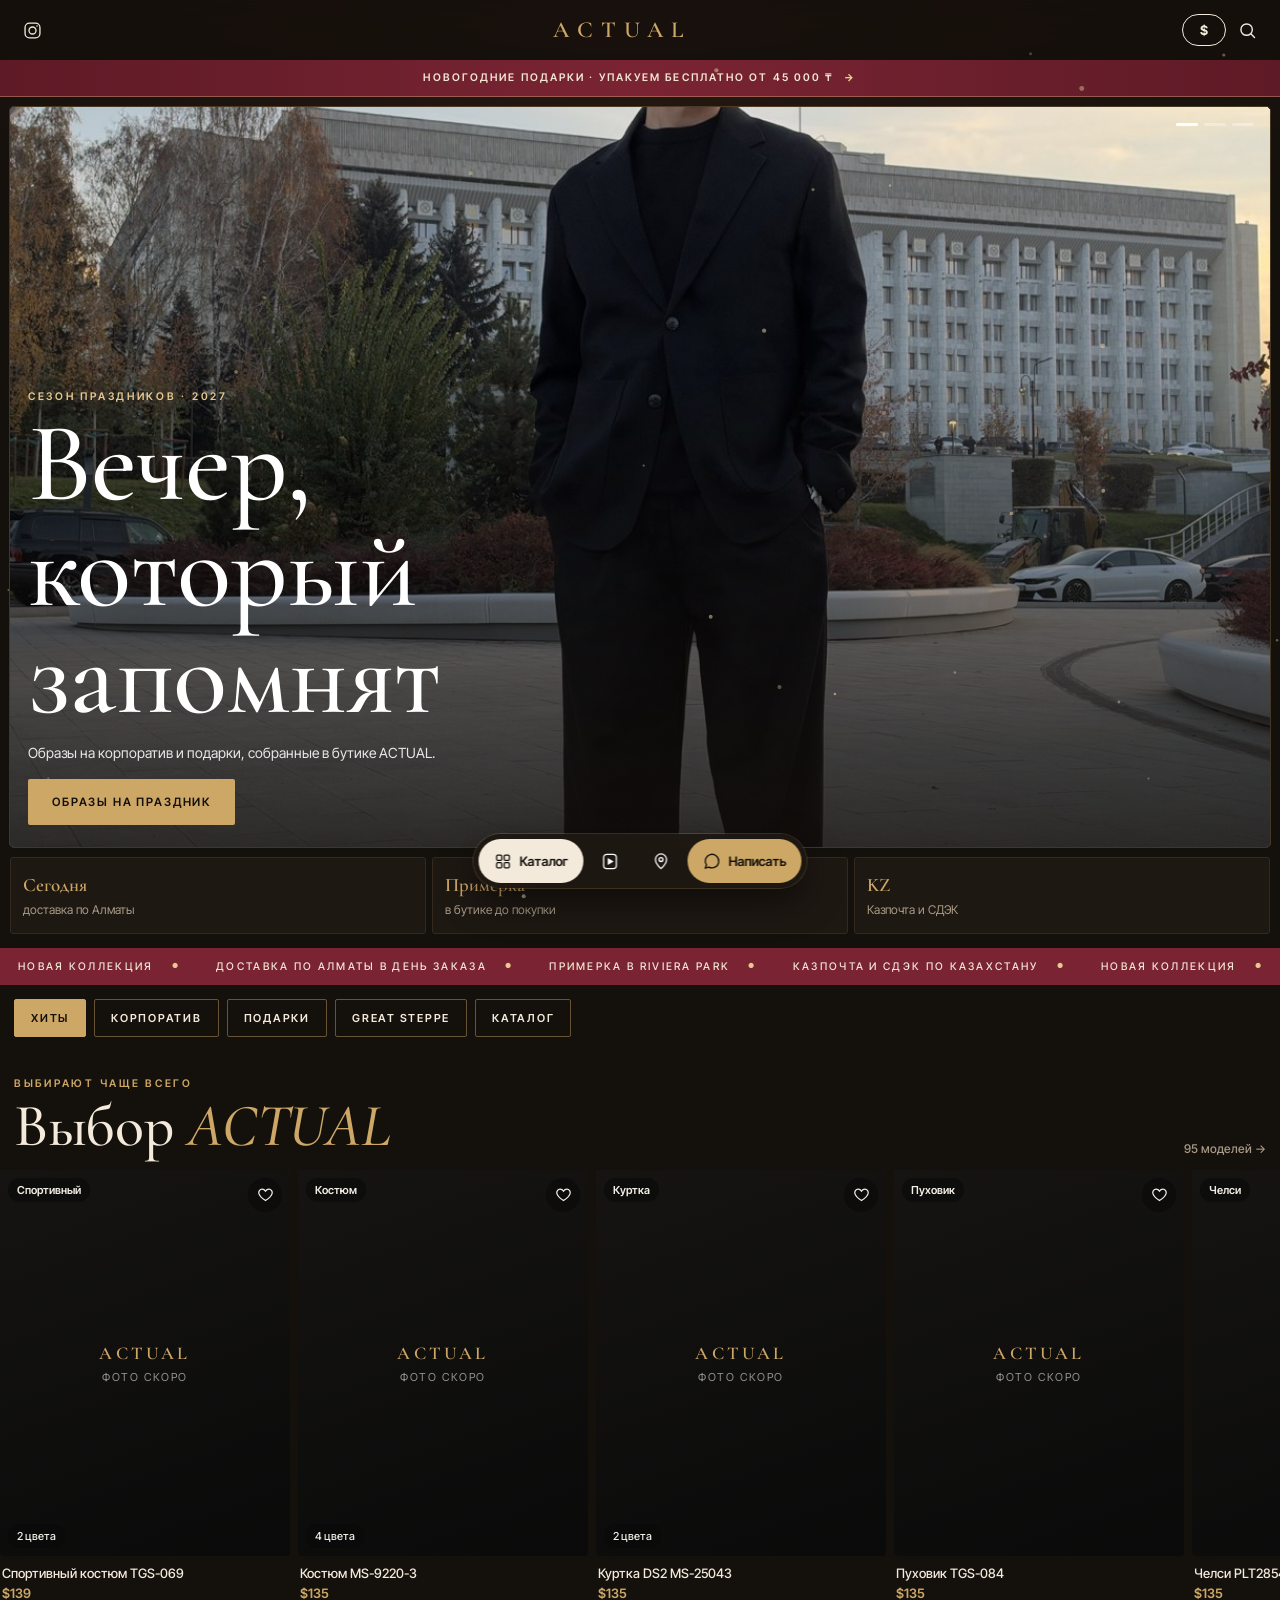
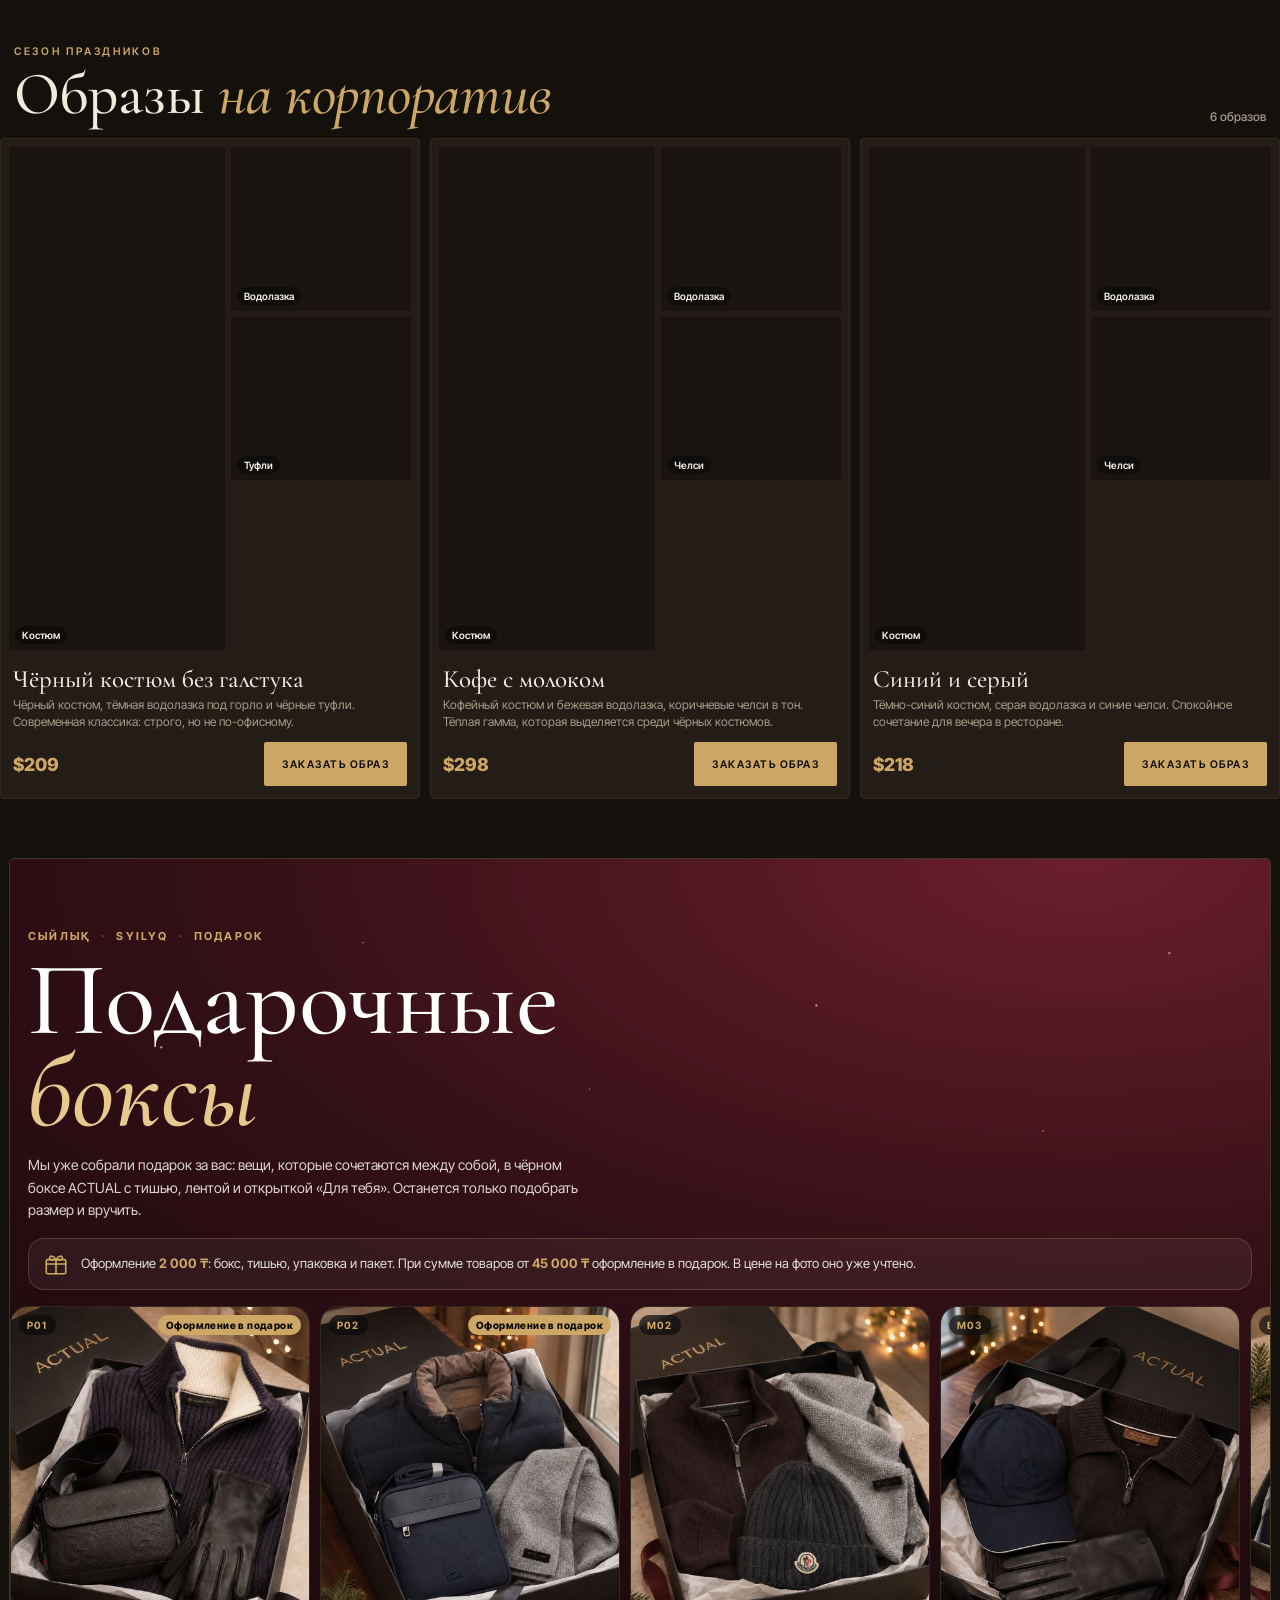
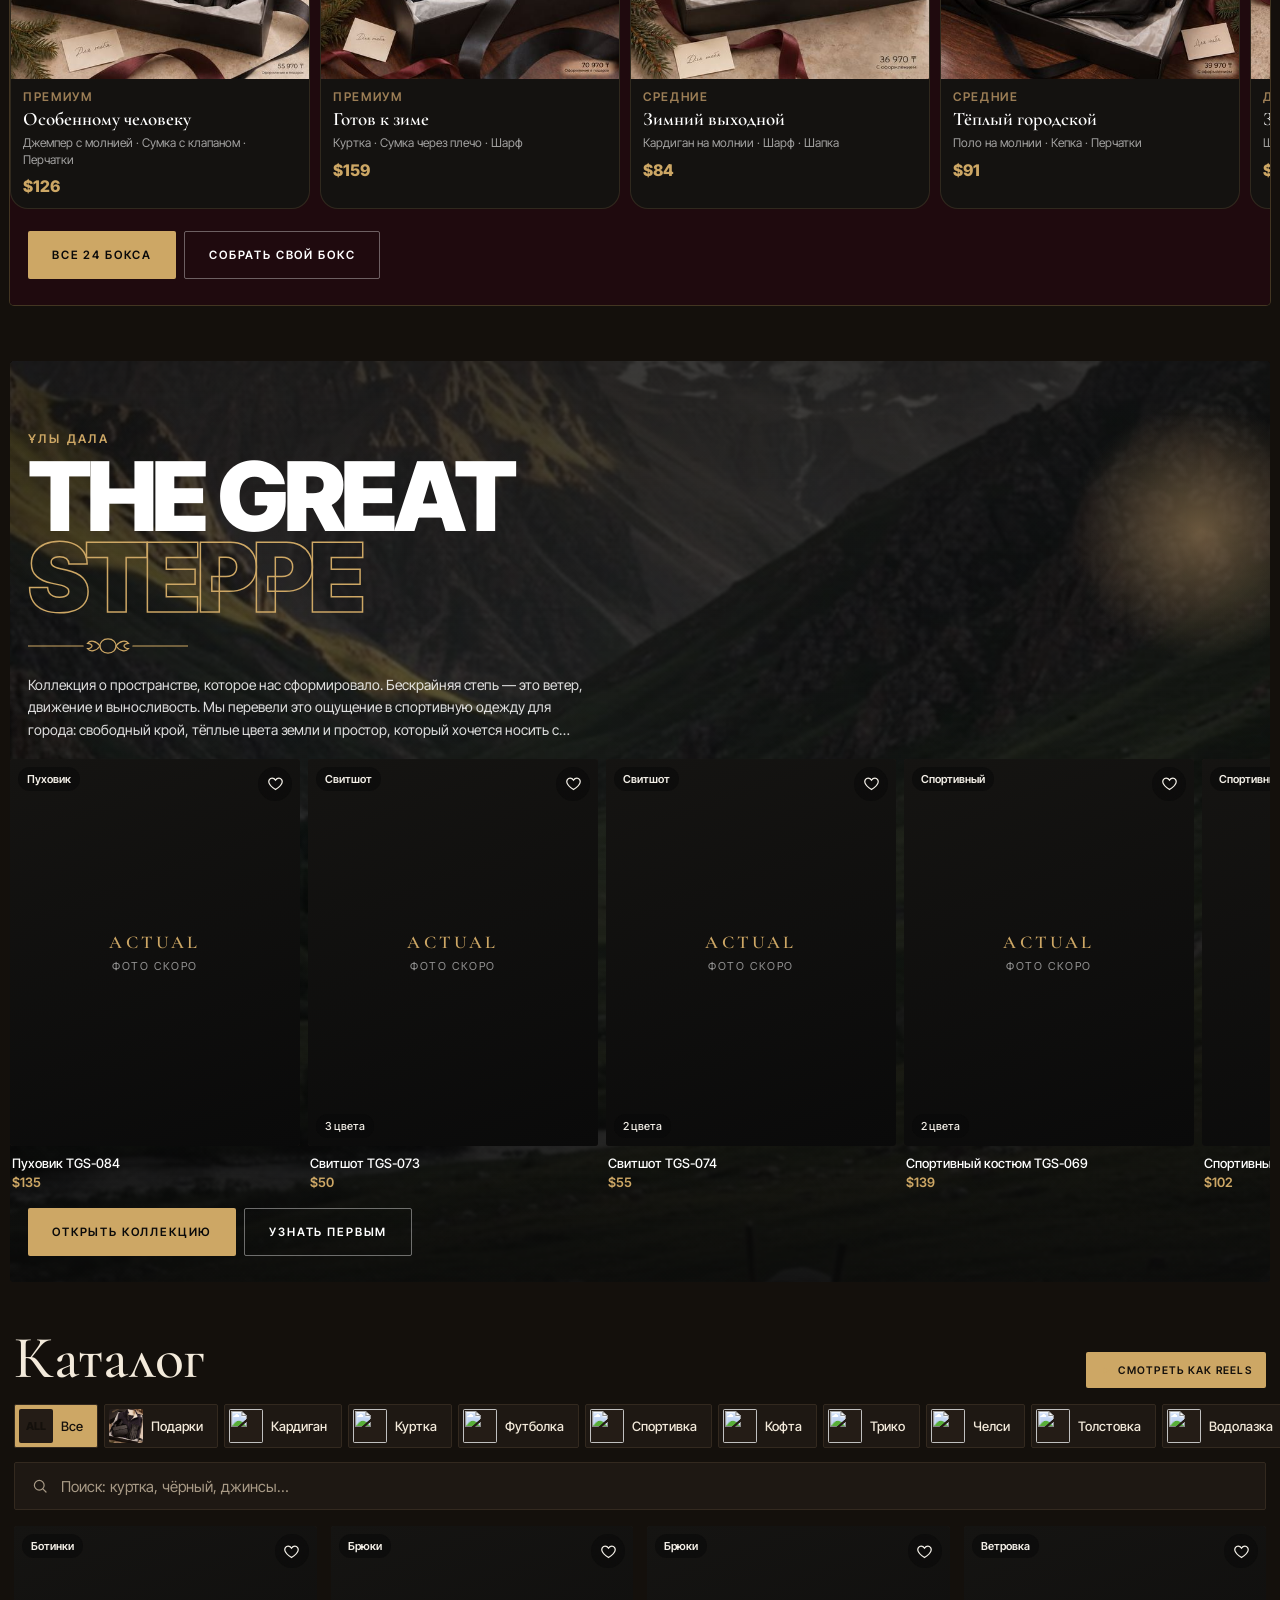
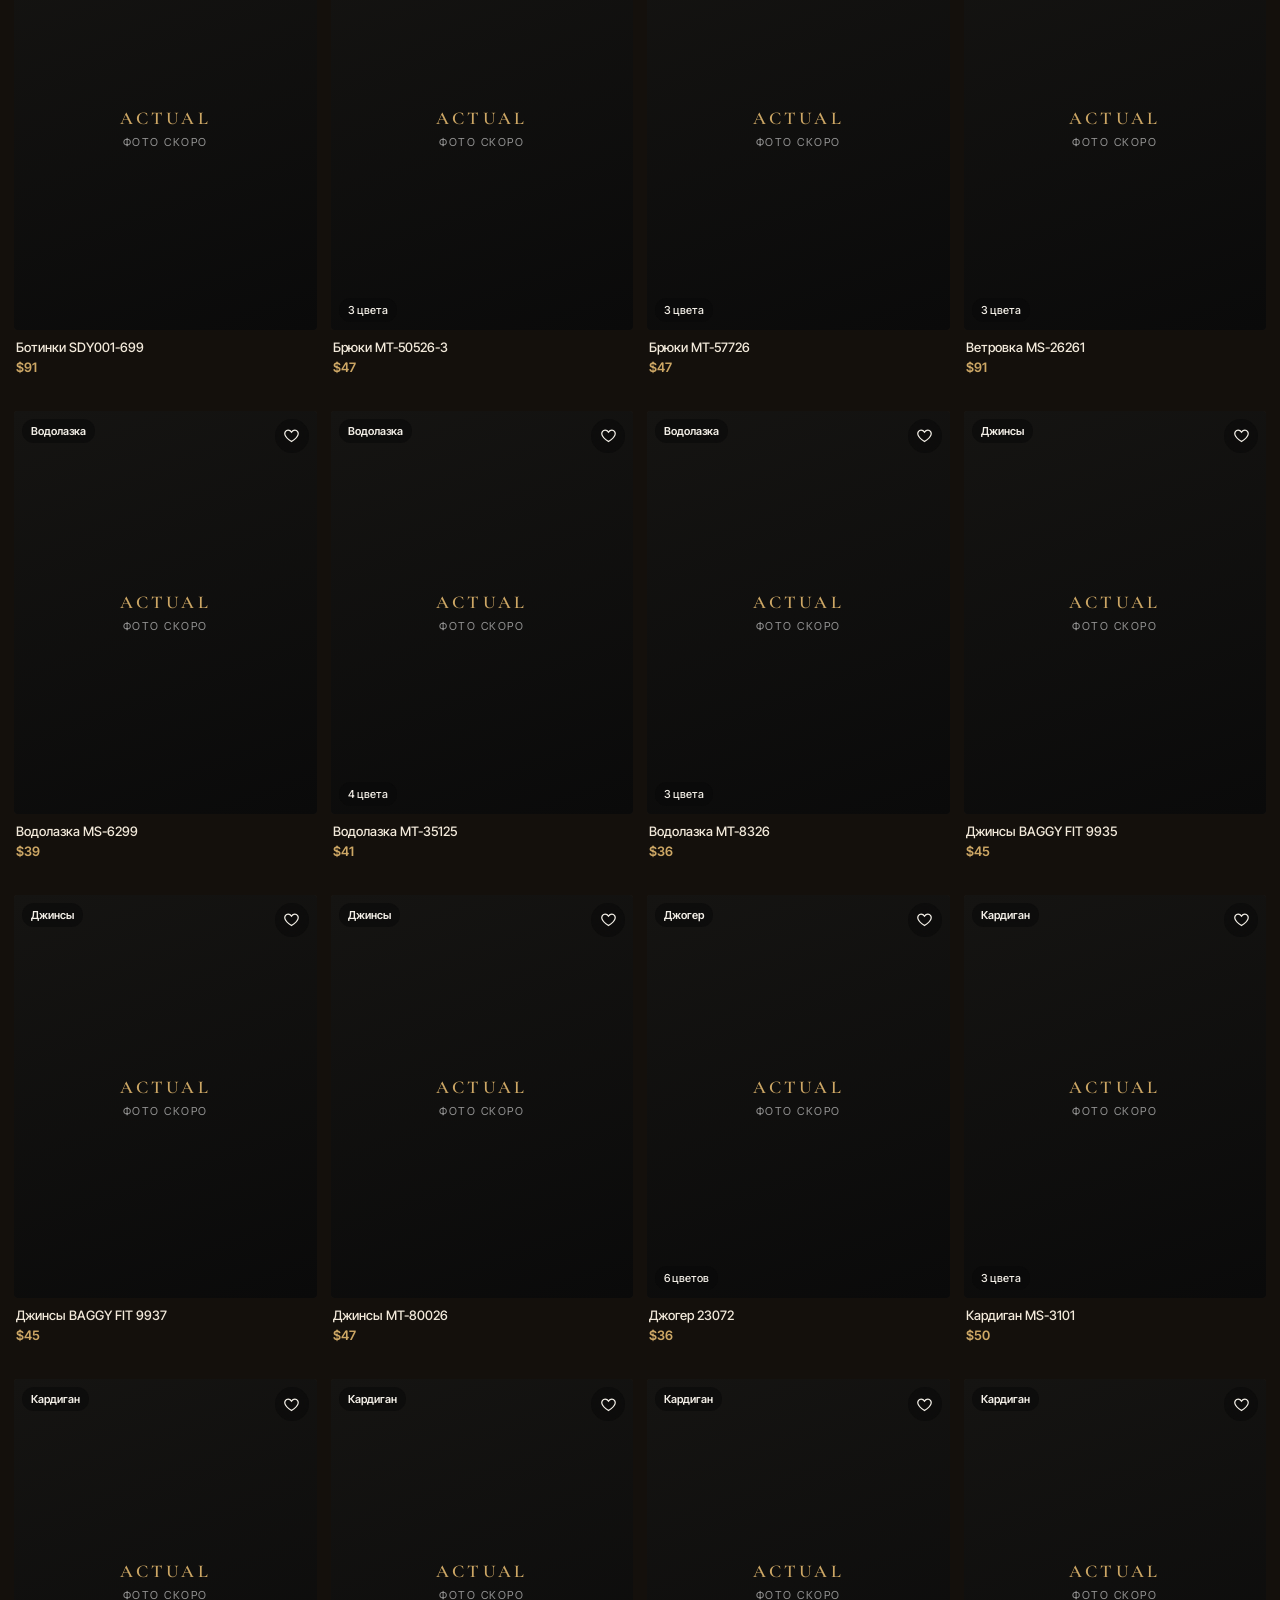
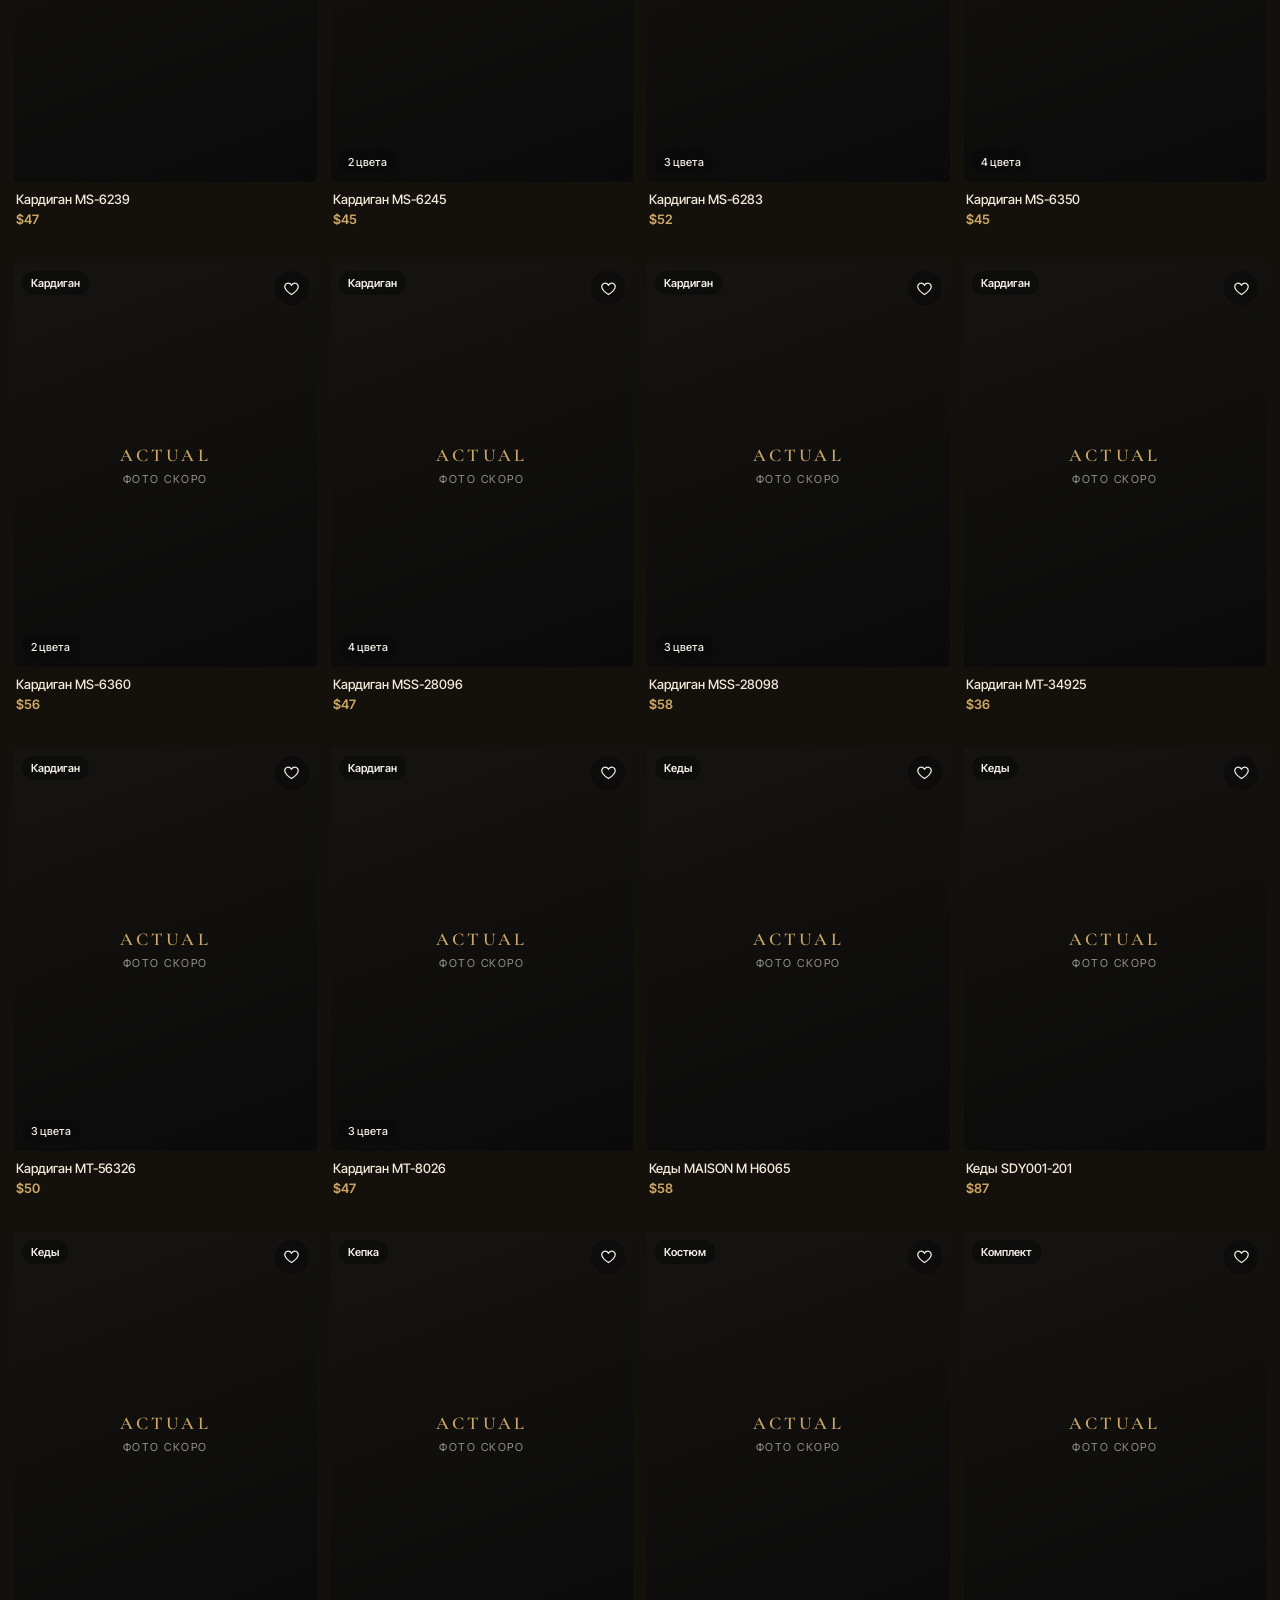
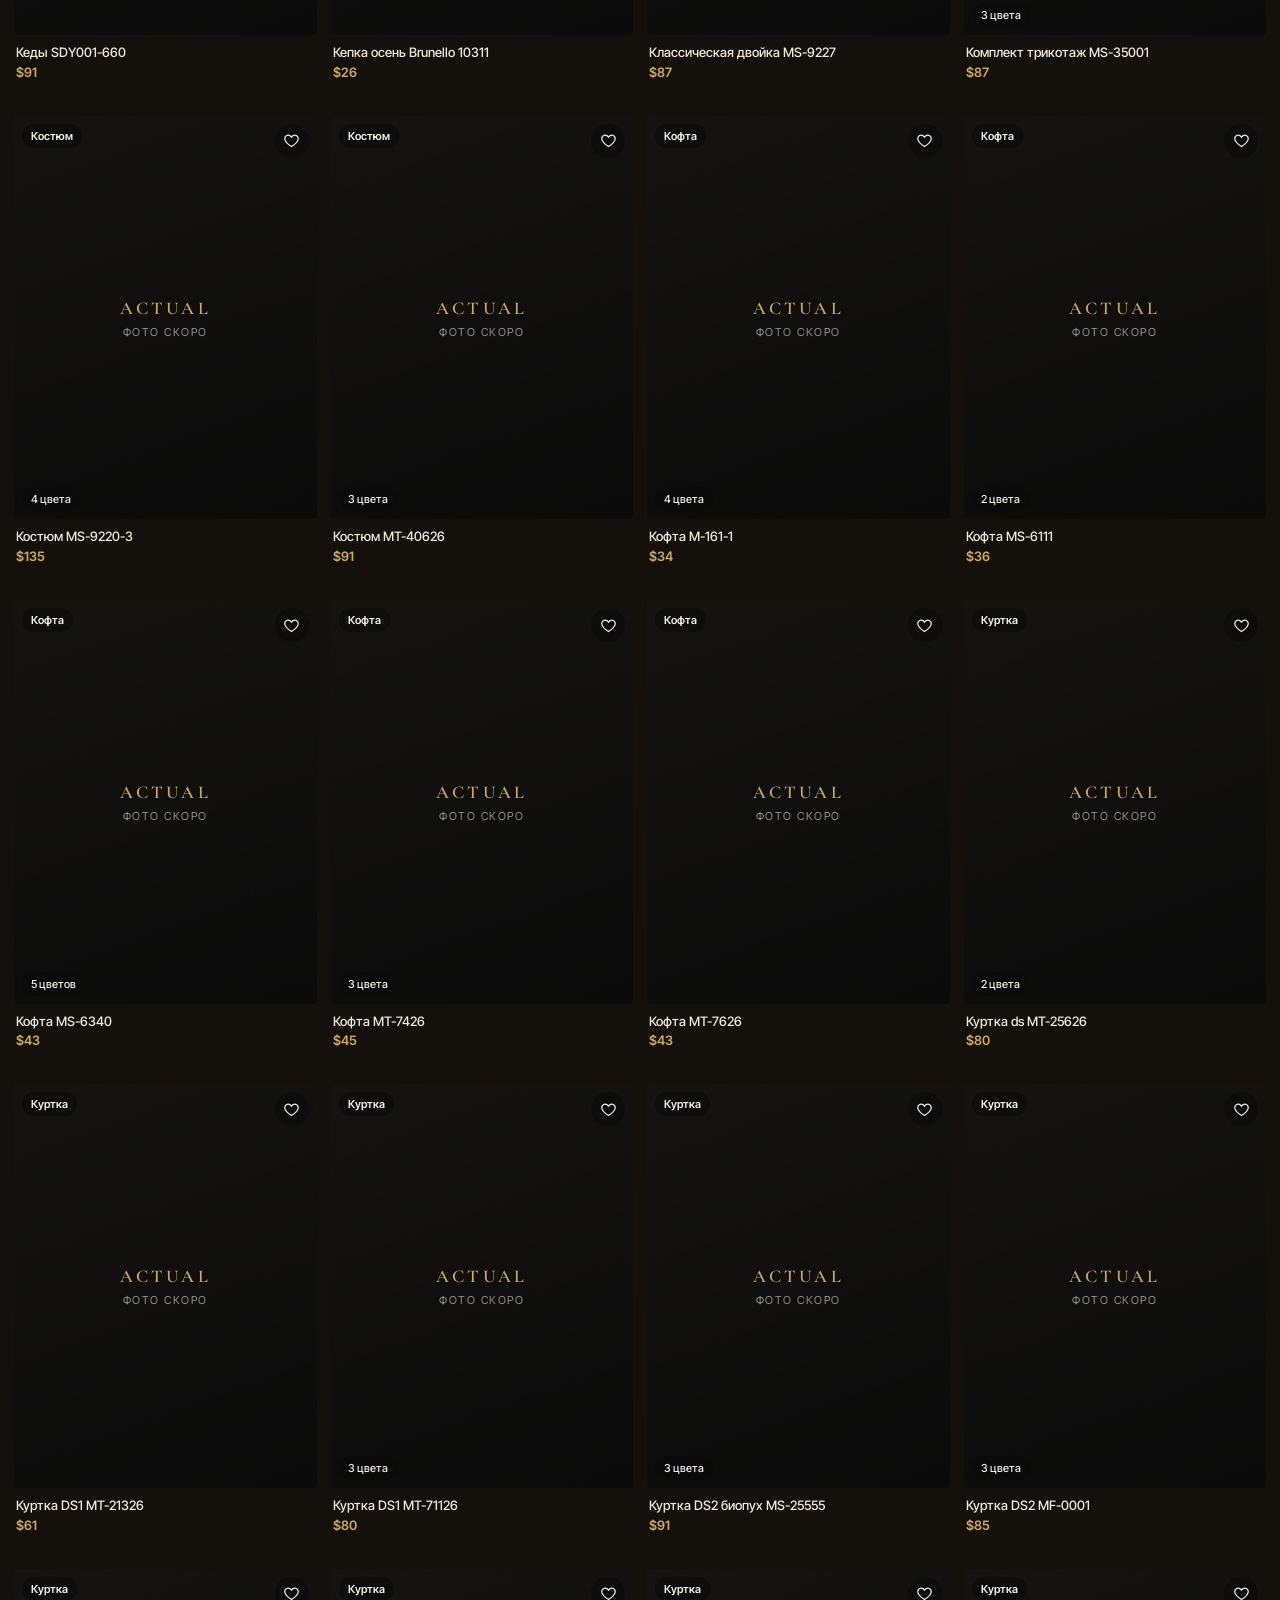
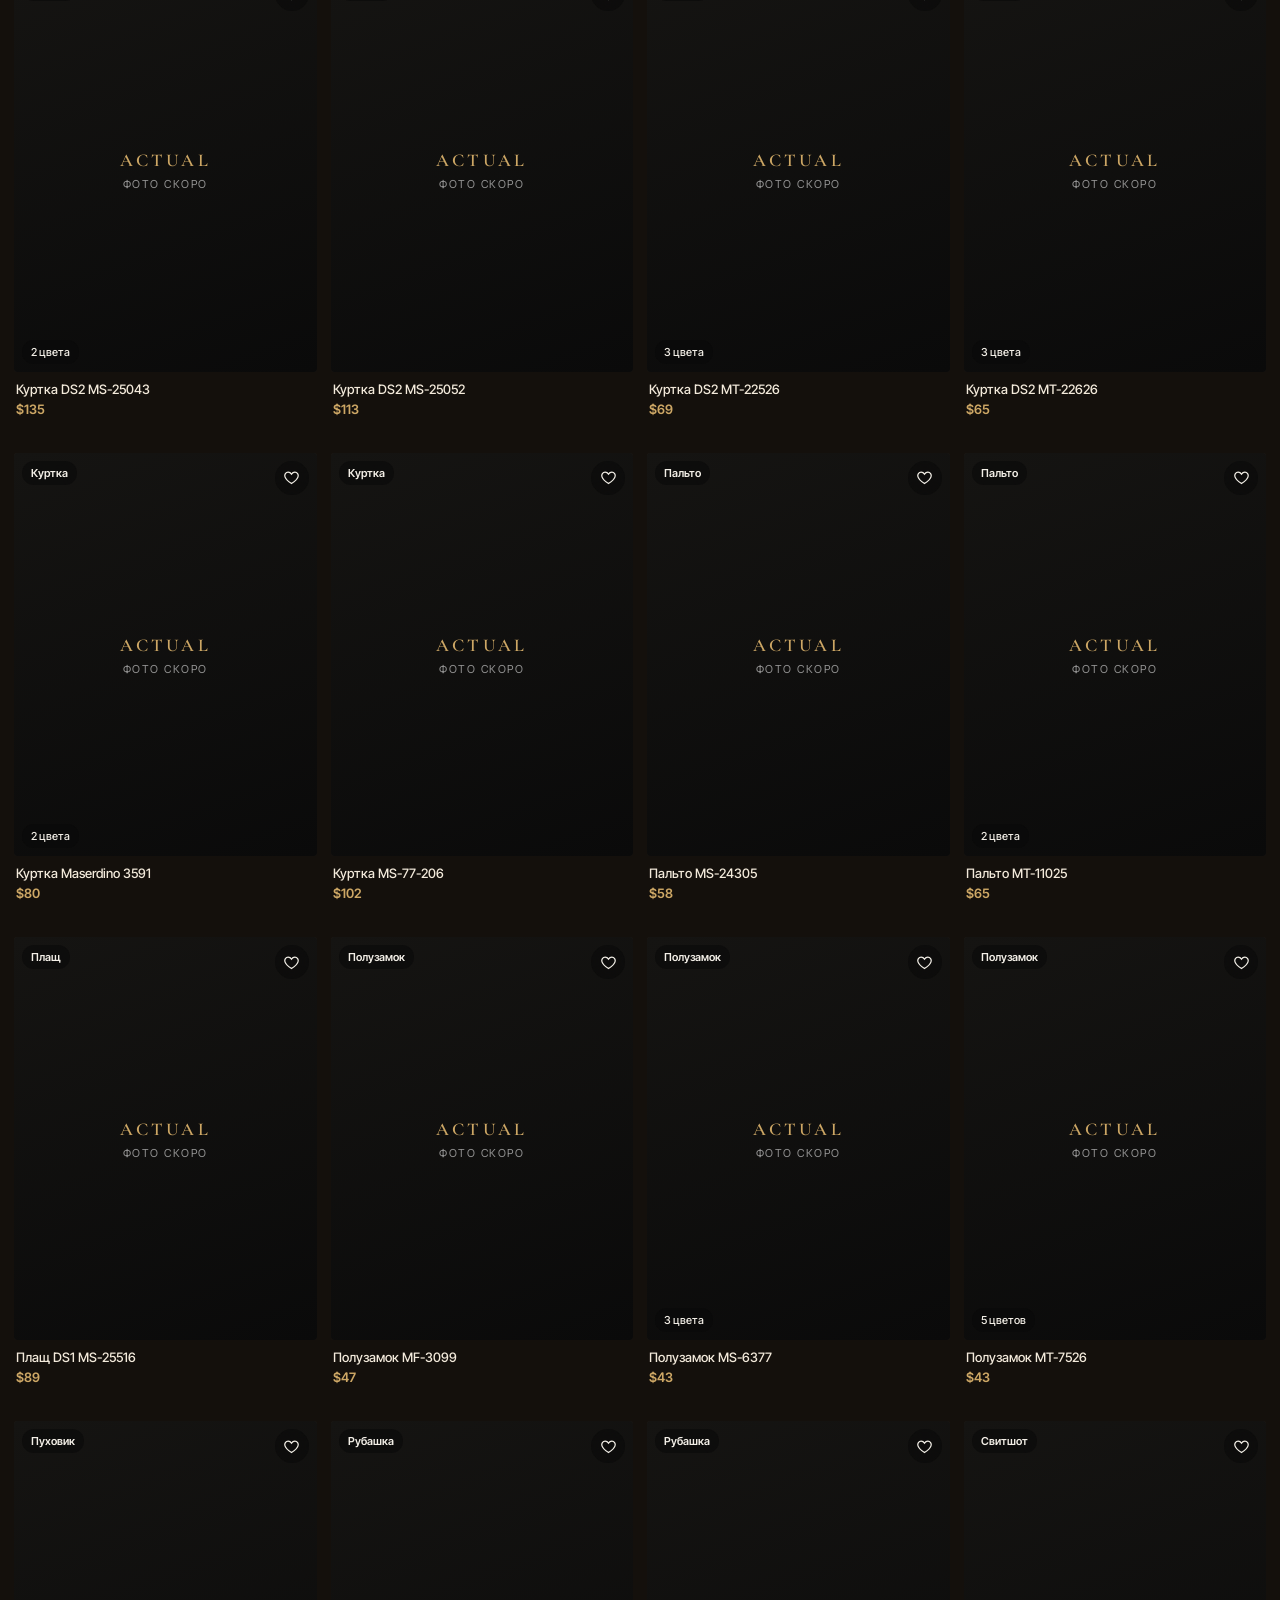
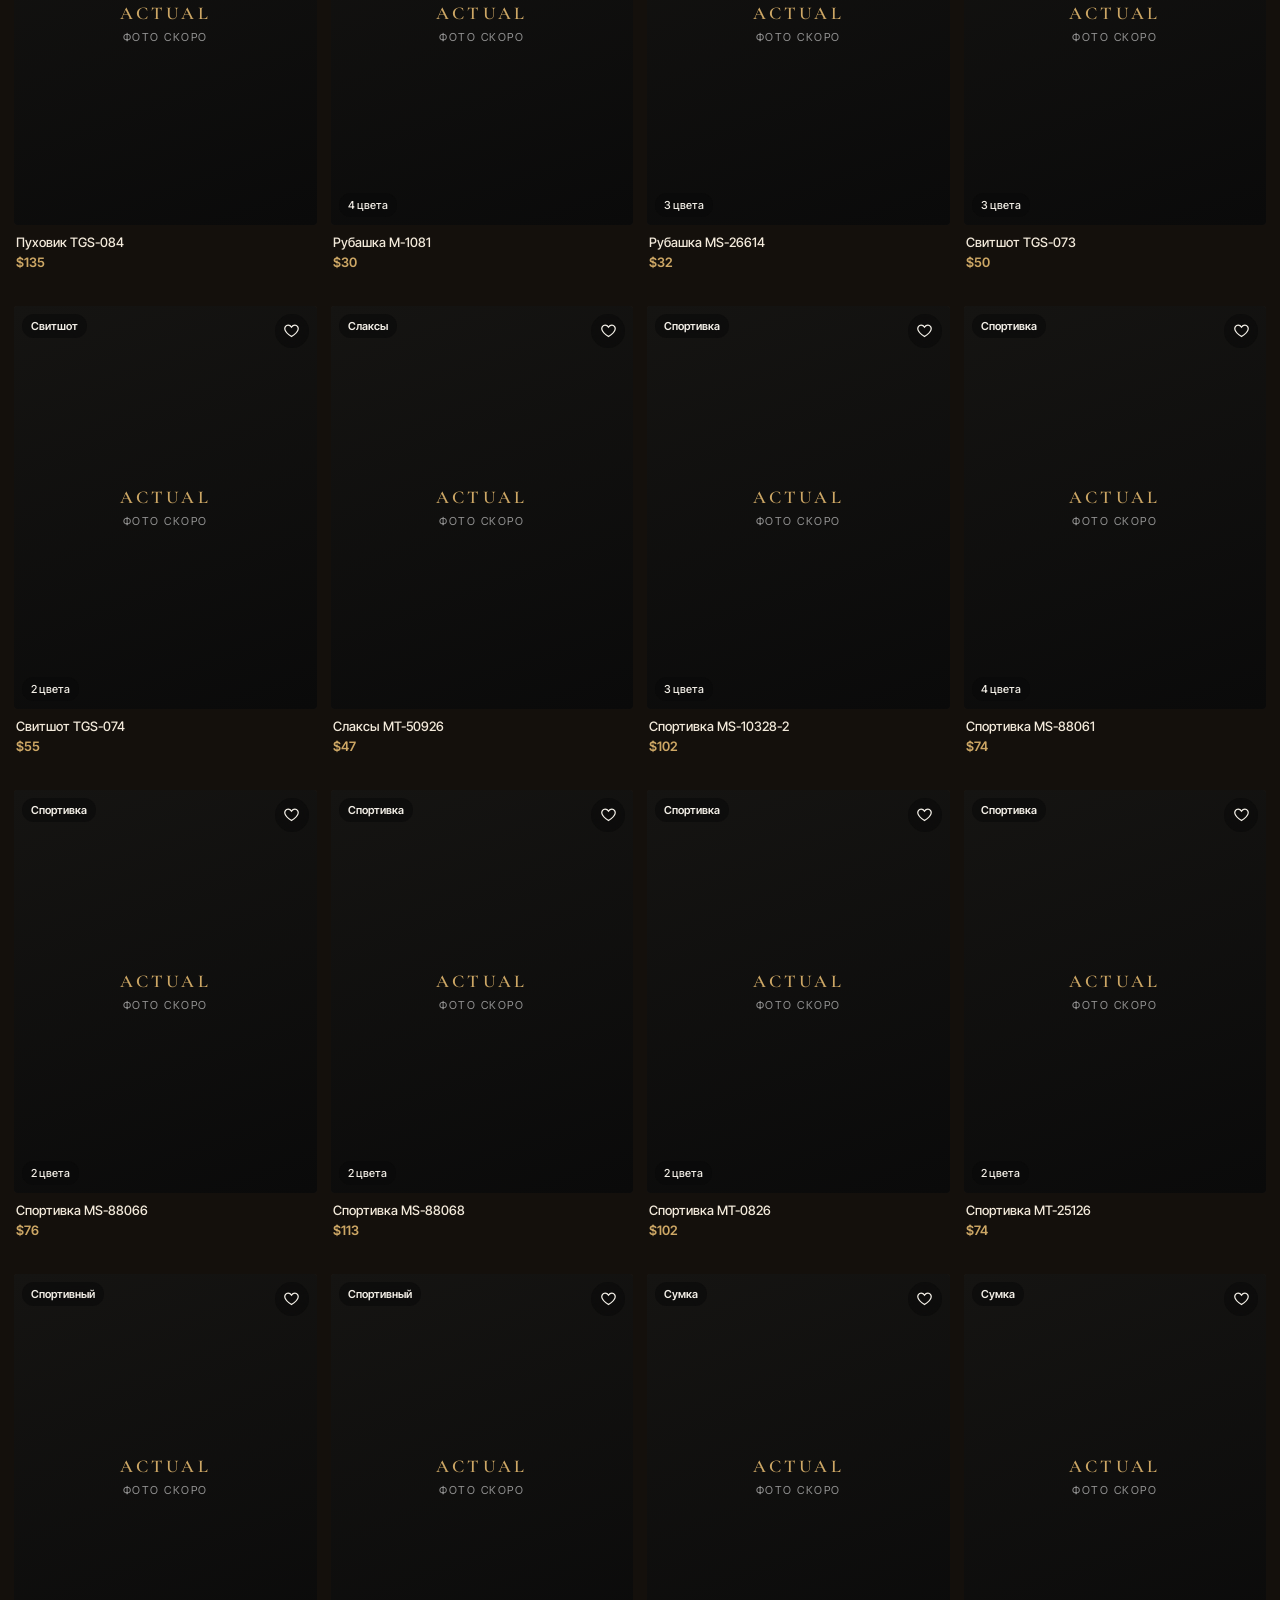
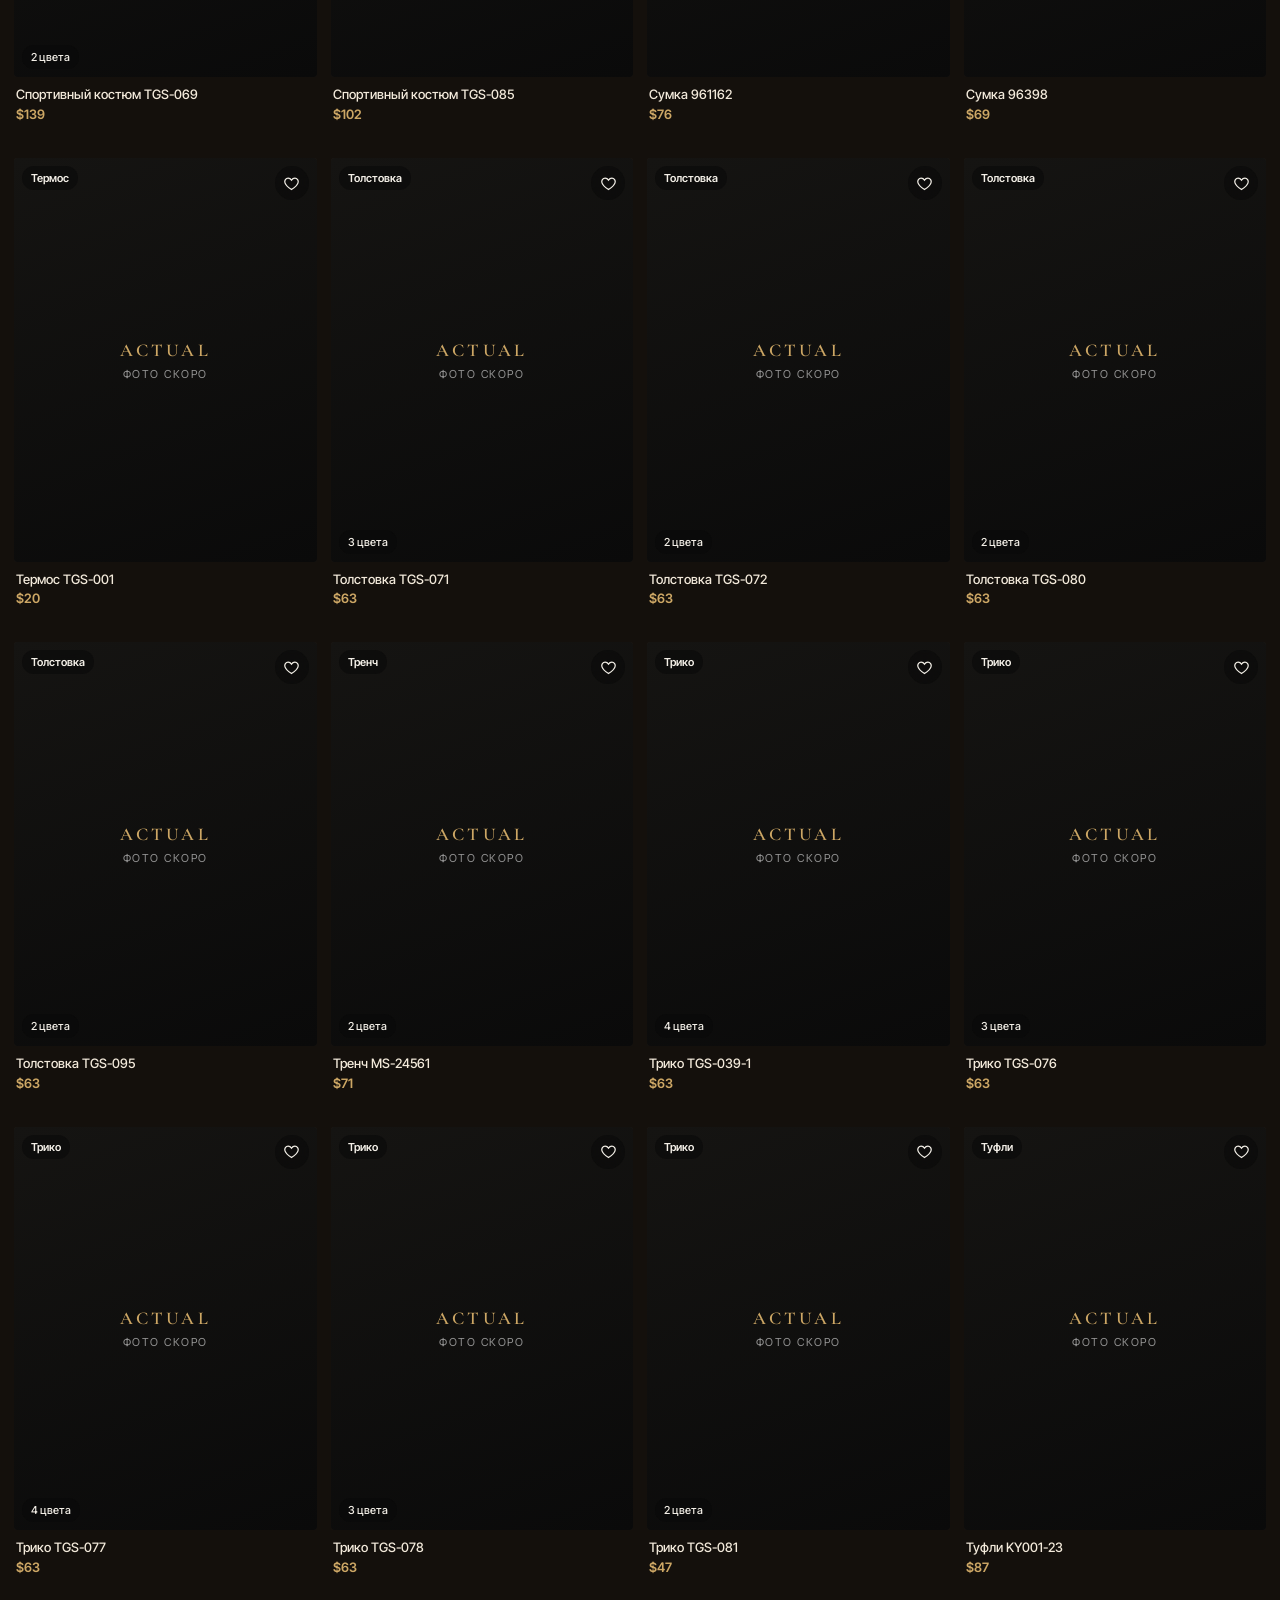
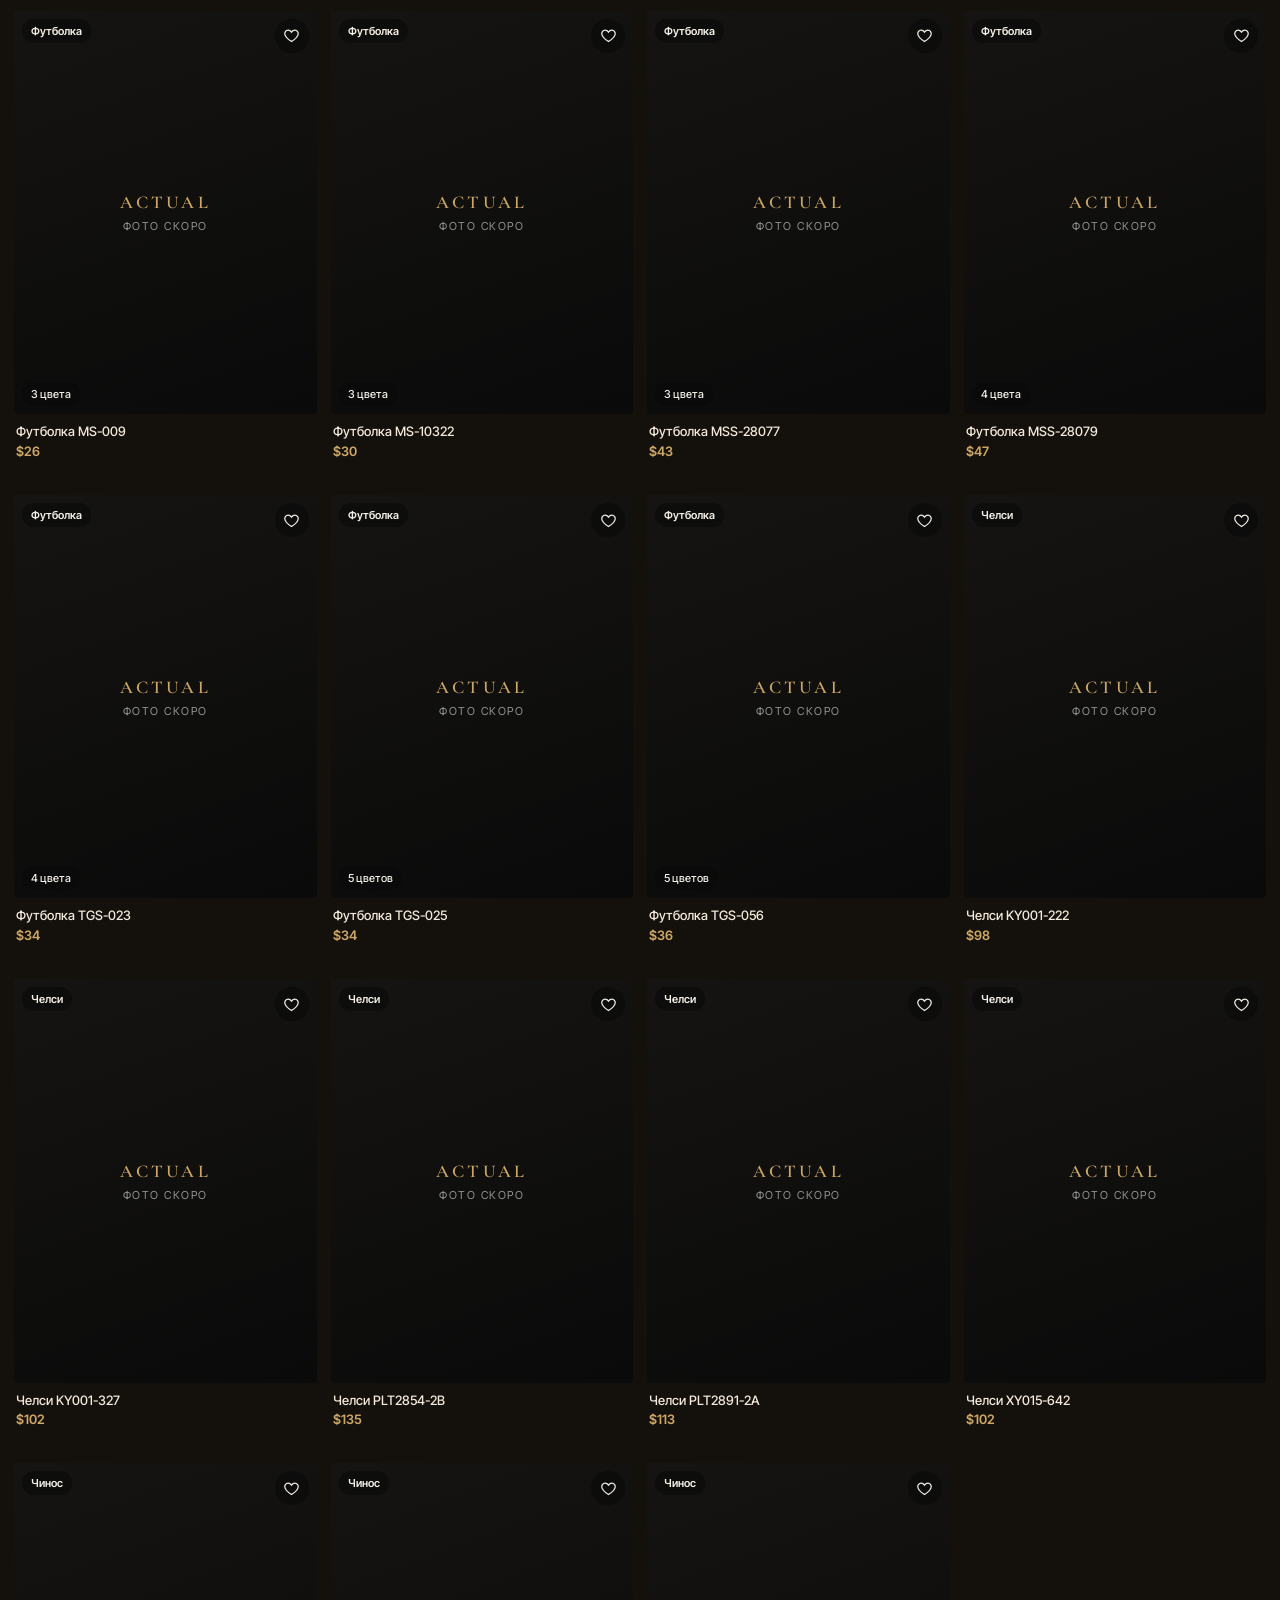
==== index.html @ cdb556a5 "Обновление каталога 2026-11-28 19:15" ====
<!DOCTYPE html>
<html lang="ru">
<head>
<meta charset="utf-8">
<meta name="viewport" content="width=device-width, initial-scale=1, viewport-fit=cover">
<meta name="theme-color" content="#14100C">
<meta name="color-scheme" content="dark">
<link rel="manifest" href="/app/manifest.webmanifest">
<link rel="apple-touch-icon" href="/app/icon-180.png">
<meta name="apple-mobile-web-app-capable" content="yes">
<meta name="mobile-web-app-capable" content="yes">
<meta name="apple-mobile-web-app-title" content="ACTUAL">
<meta name="apple-mobile-web-app-status-bar-style" content="black">
<title>ACTUAL · Мужская одежда · Алматы</title>
<meta name="description" content="ACTUAL — бутик мужской одежды в ТРЦ Riviera Park, Алматы. Каталог, размеры, заказ онлайн.">
<link rel="preconnect" href="https://fonts.googleapis.com">
<link rel="preconnect" href="https://fonts.gstatic.com" crossorigin>
<link href="https://fonts.googleapis.com/css2?family=Cormorant+Garamond:ital,wght@0,500;0,600;1,500&family=Inter+Tight:wght@400;500;600;700;800;900&display=swap" rel="stylesheet">
<style>
:root{--bg:#FFFFFF;--bg2:#F4F4F2;--card:#EFEFEC;--ink:#0A0A0A;--ink2:#6E6E6A;--line:#E3E2DE;--gold:#B39062;--gold2:#8C6C3F;--f:"Inter Tight",system-ui,sans-serif;--ease:cubic-bezier(.2,.8,.2,1)}
*{box-sizing:border-box;-webkit-tap-highlight-color:transparent}
html{scroll-behavior:smooth}
html,body{margin:0;background:var(--bg);color:var(--ink);font-family:var(--f);font-size:15px;-webkit-font-smoothing:antialiased;overflow-x:hidden}
a{color:inherit;text-decoration:none}
button,input,select,textarea{font:inherit;color:inherit}
img{display:block}
.hidden{display:none!important}
::selection{background:var(--ink);color:#fff}
/* intro — фирменный знак: чёрный + золото */
.intro{position:fixed;inset:0;z-index:90;background:#0A0A0A;display:flex;align-items:center;justify-content:center;flex-direction:column;gap:14px;transition:opacity .6s var(--ease),visibility .6s}
.intro.done{opacity:0;visibility:hidden}
.intro .w{font-weight:900;font-size:clamp(44px,13vw,110px);letter-spacing:.06em;display:flex;overflow:hidden;color:var(--gold)}
.intro .w span{display:inline-block;transform:translateY(110%);animation:up .8s var(--ease) forwards}
.intro .s{font-size:10px;font-weight:600;letter-spacing:.42em;color:#fff;opacity:0;animation:fade .8s .8s forwards;padding-left:.42em}
.intro .ln{width:0;height:2px;background:var(--gold);animation:ln .8s .5s var(--ease) forwards}
@keyframes up{to{transform:none}}@keyframes fade{to{opacity:1}}@keyframes ln{to{width:56px}}
/* header */
header{position:fixed;top:0;left:0;right:0;z-index:30;background:rgba(255,255,255,.86);backdrop-filter:blur(16px) saturate(1.5);-webkit-backdrop-filter:blur(16px) saturate(1.5);transition:transform .4s var(--ease),box-shadow .3s}
header.solid{box-shadow:0 1px 0 var(--line)}
header.up{transform:translateY(-100%)}
.bar{max-width:1280px;margin:0 auto;display:flex;align-items:center;justify-content:space-between;height:60px;padding:0 10px}
.logo{font-weight:900;font-size:21px;letter-spacing:.04em}
.ib{display:flex;align-items:center;justify-content:center;width:44px;height:44px;border:0;background:none;cursor:pointer;border-radius:50%}
.ib svg{width:21px;height:21px}
/* hero */
.hero{position:relative;margin:64px 10px 0;height:calc(100svh - 160px);min-height:460px;max-height:860px;border-radius:24px;overflow:hidden;background:var(--card)}
@media(min-width:900px){.hero{max-width:1260px;margin:70px auto 0}}
.hero .slide{position:absolute;inset:0;opacity:0;transition:opacity 1.4s ease}
.hero .slide.on{opacity:1}
.hero .slide img,.hero .slide video{width:100%;height:100%;object-fit:cover;transform:scale(1.08)}
.hero .slide video{transform:none}
.hero .slide.on img{animation:kb 8s linear forwards}
@keyframes kb{from{transform:scale(1.08)}to{transform:scale(1)}}
.hero::after{content:"";position:absolute;inset:0;background:linear-gradient(180deg,rgba(0,0,0,0) 45%,rgba(0,0,0,.6) 100%);pointer-events:none}
.hero .cap{position:absolute;left:0;right:0;bottom:0;z-index:2;padding:0 18px 22px;color:#fff}
.kicker{font-size:11px;font-weight:600;letter-spacing:.18em;text-transform:uppercase;color:var(--gold);display:flex;align-items:center;gap:10px}
.hero .kicker{color:#E7D2AD}
.hero h1{margin:8px 0 0;font-weight:900;font-size:clamp(46px,14vw,120px);line-height:.88;letter-spacing:-.045em;text-transform:uppercase}
.hero h1 em{font-style:normal}
.hero p{margin:12px 0 0;max-width:420px;color:rgba(255,255,255,.88);font-size:14px;line-height:1.5}
.cta{display:inline-flex;align-items:center;gap:10px;margin-top:16px;padding:14px 20px;border-radius:999px;background:#fff;color:#000;font-size:14px;font-weight:600;border:0;cursor:pointer;transition:transform .25s var(--ease)}
.cta:active{transform:scale(.96)}
.cta.gold{background:var(--ink);color:#fff}
.cta svg{width:16px;height:16px}
.hdots{position:absolute;right:16px;top:16px;z-index:3;display:flex;gap:6px}
.hdots i{width:22px;height:3px;background:rgba(255,255,255,.35);border-radius:3px;overflow:hidden;position:relative}
.hdots i.on:after{content:"";position:absolute;inset:0;background:#fff;animation:fillx 6s linear forwards;transform-origin:left}
@keyframes fillx{from{transform:scaleX(0)}to{transform:scaleX(1)}}
/* marquee */
.mq{overflow:hidden;margin-top:18px;padding:12px 0;background:var(--ink)}
.mq .tr{display:flex;width:max-content;animation:mq 30s linear infinite}
.mq span{font-weight:800;font-size:13px;letter-spacing:.06em;text-transform:uppercase;padding:0 18px;white-space:nowrap;color:#fff}
.mq span b{color:var(--gold);font-weight:800;margin-left:18px}
@keyframes mq{to{transform:translateX(-50%)}}
/* sections */
section{max-width:1280px;margin:0 auto;padding:40px 0 0}
.sh{display:flex;align-items:flex-end;justify-content:space-between;padding:0 14px;margin-bottom:14px;gap:12px}
.sh h2{margin:0;font-weight:900;font-size:clamp(30px,9vw,52px);line-height:.92;letter-spacing:-.04em;text-transform:uppercase}
.sh h2 em{font-style:normal;color:var(--gold)}
.sh small{font-size:12px;font-weight:500;color:var(--ink2);white-space:nowrap}
/* категории */
.stories{display:flex;gap:6px;overflow-x:auto;padding:2px 14px 14px;scrollbar-width:none}
.stories::-webkit-scrollbar{display:none}
.st{flex:none;display:flex;align-items:center;gap:8px;height:42px;padding:0 14px 0 4px;border-radius:999px;border:0;background:var(--bg2);cursor:pointer;font-weight:500;font-size:14px;transition:background .25s}
.st .ring{width:34px;height:34px;border-radius:50%;overflow:hidden;background:var(--card)}
.st .ring>div{width:100%;height:100%}
.st img{width:100%;height:100%;object-fit:cover}
.st .all{display:flex;align-items:center;justify-content:center;height:100%;font-weight:800;font-size:11px}
.st span{white-space:nowrap}
.st.on{background:var(--ink);color:#fff}
.st.on .all{color:var(--gold)}
.st:active{transform:scale(.96)}
/* лента */
.rail{display:flex;gap:8px;overflow-x:auto;padding:0 14px 4px;scroll-snap-type:x mandatory;scrollbar-width:none}
.rail::-webkit-scrollbar{display:none}
.rail .tile{flex:none;width:64vw;max-width:290px;scroll-snap-align:start}
/* поиск */
.search{display:flex;align-items:center;gap:10px;margin:0 14px 16px;padding:0 16px;height:48px;border-radius:999px;background:var(--bg2)}
.search svg{width:18px;height:18px;color:var(--ink2);flex:none}
.search input{flex:1;border:0;background:none;outline:none;font-size:15px;min-width:0}
.search input::placeholder{color:var(--ink2)}
/* сетка */
.grid{display:grid;grid-template-columns:repeat(2,minmax(0,1fr));gap:20px 8px;padding:0 10px}
@media(min-width:760px){.grid{grid-template-columns:repeat(3,minmax(0,1fr));gap:36px 14px;padding:0 14px}}
@media(min-width:1100px){.grid{grid-template-columns:repeat(4,minmax(0,1fr))}}
.tile .ph{position:absolute;inset:0;display:flex;flex-direction:column;align-items:center;justify-content:center;gap:6px;background:linear-gradient(160deg,#151412,#0A0A0A);color:var(--gold)}.tile .ph b{font-weight:900;letter-spacing:.18em;font-size:18px}.tile .ph span{font-size:11px;letter-spacing:.14em;text-transform:uppercase;color:rgba(255,255,255,.55)}
.tile{display:block;position:relative}
.tile .im{position:relative;aspect-ratio:3/4;background:var(--card);overflow:hidden;border-radius:16px}
.tile img{position:absolute;inset:0;width:100%;height:100%;object-fit:cover;transition:transform .9s var(--ease),opacity .5s}
.tile img.b{opacity:0}
@media(hover:hover){.tile:hover img.a{transform:scale(1.05)}.tile:hover img.b{opacity:1}}
.tile .tag{position:absolute;left:8px;top:8px;padding:5px 9px;border-radius:999px;background:rgba(255,255,255,.9);font-size:11px;font-weight:600;color:var(--ink)}
.tile .sw{position:absolute;left:8px;bottom:8px;padding:5px 9px;border-radius:999px;background:rgba(255,255,255,.9);font-size:11px;font-weight:500}
.tile .t{margin-top:9px;font-size:13px;font-weight:600;line-height:1.3;padding:0 2px}
.tile .p{margin-top:3px;font-size:13px;color:var(--ink2);padding:0 2px}
.reveal{opacity:0;transform:translateY(26px);transition:opacity .8s var(--ease),transform .8s var(--ease)}
.reveal.in{opacity:1;transform:none}
.empty{text-align:center;color:var(--ink2);padding:60px 20px;line-height:1.7}
.empty a{color:var(--ink);text-decoration:underline}
/* бутик */
.bout{margin:44px 10px 0;border-radius:24px;overflow:hidden;position:relative;min-height:380px;display:flex;align-items:flex-end;background:#000;color:#fff}
@media(min-width:900px){.bout{max-width:1260px;margin:56px auto 0}}
.bout img{position:absolute;inset:0;width:100%;height:100%;object-fit:cover;filter:brightness(.55)}
.bout .in{position:relative;padding:22px 18px}
.bout .kicker{color:var(--gold)}
.bout h3{margin:8px 0 6px;font-weight:900;font-size:clamp(34px,10vw,56px);line-height:.9;letter-spacing:-.04em;text-transform:uppercase}
.bout p{margin:0;color:rgba(255,255,255,.85);font-size:14px;line-height:1.5}
.bout .cta.gold{background:#fff;color:#000}
.perks{display:grid;grid-template-columns:repeat(3,1fr);gap:6px;margin:8px 10px 0}
@media(min-width:900px){.perks{max-width:1260px;margin:10px auto 0}}
.perk{padding:14px 12px;border-radius:18px;background:var(--bg2);font-size:12px;line-height:1.4;color:var(--ink2)}
.perk b{display:block;color:var(--ink);font-weight:800;font-size:15px;margin-bottom:3px;text-transform:uppercase;letter-spacing:-.01em}
footer{margin-top:48px;background:#0A0A0A;color:rgba(255,255,255,.7);padding:34px 18px calc(110px + env(safe-area-inset-bottom));text-align:center;font-size:13px;line-height:1.9}
footer .logo{display:block;margin-bottom:10px;color:var(--gold);font-size:26px}
footer a{color:#fff}
/* док */
.dock{position:fixed;left:50%;bottom:calc(12px + env(safe-area-inset-bottom));transform:translateX(-50%);z-index:35;display:flex;gap:2px;padding:5px;border-radius:999px;background:rgba(10,10,10,.92);backdrop-filter:blur(16px);-webkit-backdrop-filter:blur(16px);box-shadow:0 10px 30px rgba(0,0,0,.25);transition:transform .4s var(--ease),opacity .3s;color:#fff}
.dock.away{transform:translate(-50%,140%);opacity:0}
.dock a,.dock button{display:flex;align-items:center;gap:7px;height:44px;padding:0 15px;border-radius:999px;border:0;background:none;cursor:pointer;font-size:13px;font-weight:600;color:#fff}
.dock .on{background:#fff;color:#000}
.dock svg{width:19px;height:19px}
.dock .wa{background:var(--gold);color:#0A0A0A}
/* товар */
.pd{padding-top:60px}
@media(min-width:900px){.pd{display:grid;grid-template-columns:1.25fr 1fr;gap:44px;max-width:1280px;margin:0 auto;padding:84px 14px 0;align-items:start}.info{position:sticky;top:84px}}
.gal{position:relative;background:var(--card)}
.slides{display:flex;overflow-x:auto;scroll-snap-type:x mandatory;scrollbar-width:none}
.slides::-webkit-scrollbar{display:none}
.slides img,.slides video{flex:none;width:100%;aspect-ratio:3/4;object-fit:cover;scroll-snap-align:start;background:#000}
@media(min-width:900px){.gal{background:none}.slides{display:grid;grid-template-columns:1fr 1fr;gap:8px;overflow:visible}.slides img{border-radius:16px}.slides img:first-child,.slides video:first-child{grid-column:span 2;aspect-ratio:4/5}.slides video{border-radius:16px}.slides video+img{grid-column:auto;aspect-ratio:3/4}}
.bars{position:absolute;top:10px;left:12px;right:12px;display:flex;gap:4px;z-index:2}
.bars i{flex:1;height:3px;border-radius:3px;background:rgba(255,255,255,.45)}
.bars i.on{background:#fff}
@media(min-width:900px){.bars{display:none}}
.gal .bk{position:absolute;top:22px;left:10px;z-index:3;display:flex;align-items:center;gap:6px;height:38px;padding:0 14px;border-radius:999px;border:0;background:rgba(255,255,255,.92);font-size:13px;font-weight:600;cursor:pointer}
@media(min-width:900px){.gal .bk{top:-46px;left:0;background:none;padding:0}}
.info{padding:18px 14px 130px;position:relative;margin-top:-22px;border-radius:22px 22px 0 0;background:var(--bg);z-index:2}
@media(min-width:900px){.info{margin:0;padding:0 0 60px;border-radius:0}}
.info .cat{font-size:11px;font-weight:600;letter-spacing:.16em;text-transform:uppercase;color:var(--gold)}
.info h1{margin:6px 0 0;font-weight:900;font-size:clamp(28px,8vw,42px);line-height:.95;letter-spacing:-.035em;text-transform:uppercase}
.code{margin-top:8px;font-size:12px;color:var(--ink2)}
.price{margin-top:12px;font-weight:800;font-size:26px;letter-spacing:-.02em}
.note{font-size:12px;color:var(--ink2);margin-top:6px;line-height:1.5}
.lbl{margin:22px 0 10px;font-size:12px;font-weight:600;letter-spacing:.1em;text-transform:uppercase;color:var(--ink2);display:flex;justify-content:space-between;align-items:center}
.lbl button{border:0;background:none;padding:0;font-size:12px;font-weight:600;color:var(--ink);cursor:pointer;min-height:32px;text-decoration:underline;text-underline-offset:4px}
.colors{display:flex;flex-wrap:wrap;gap:6px}
.color{display:flex;align-items:center;gap:8px;border:1.5px solid transparent;background:var(--bg2);padding:4px 14px 4px 4px;border-radius:999px;font-size:13px;font-weight:500;cursor:pointer;min-height:44px}
.color img{width:34px;height:34px;border-radius:50%;object-fit:cover}
.color .nx{width:34px;height:34px;border-radius:50%;background:var(--card)}
.color.on{border-color:var(--ink);background:#fff}
.sizes{display:grid;grid-template-columns:repeat(auto-fill,minmax(64px,1fr));gap:6px}
.size{position:relative;border:0;background:var(--bg2);height:50px;border-radius:14px;cursor:pointer;font-size:15px;font-weight:600;transition:all .2s var(--ease)}
.size.on{background:var(--ink);color:#fff}
.size.out{color:#BDBDB8;cursor:not-allowed;text-decoration:line-through}
.asia{margin-top:10px;display:flex;gap:10px;align-items:flex-start;padding:12px 14px;border-radius:14px;background:var(--bg2);font-size:13px;line-height:1.5;color:var(--ink2)}
.asia b{color:var(--ink);font-weight:600}
.asia svg{flex:none;width:18px;height:18px;margin-top:1px;color:var(--gold)}
.desc{margin-top:20px;font-size:14px;line-height:1.7;color:var(--ink2);white-space:pre-line}
.shop{margin-top:18px;padding:14px;border-radius:14px;background:var(--bg2);font-size:13px;line-height:1.7;color:var(--ink2)}
.buy{position:fixed;left:0;right:0;bottom:0;z-index:36;padding:10px 12px calc(10px + env(safe-area-inset-bottom));background:rgba(255,255,255,.94);backdrop-filter:blur(14px);-webkit-backdrop-filter:blur(14px);border-top:1px solid var(--line);display:flex;gap:10px;align-items:center}
@media(min-width:900px){.buy{position:static;background:none;border:0;padding:0;margin-top:20px}}
.buy .bp{flex:none;font-weight:800;font-size:19px;padding:0 4px}
.btn{flex:1;display:flex;align-items:center;justify-content:center;gap:10px;min-height:54px;border:0;border-radius:999px;background:var(--ink);color:#fff;font-size:15px;font-weight:700;cursor:pointer;transition:transform .2s var(--ease)}
.btn:active{transform:scale(.97)}
.btn.ghost{background:var(--bg2);color:var(--ink);margin-top:10px}
.btn svg{width:18px;height:18px;color:var(--gold)}
.hint{text-align:center;font-size:12px;color:var(--ink2);margin-top:10px}
.more{margin-top:36px}
/* окно */
.veil{position:fixed;inset:0;background:rgba(0,0,0,.4);z-index:60;display:flex;align-items:flex-end;justify-content:center}
@media(min-width:700px){.veil{align-items:center}}
.sheet{width:100%;max-width:480px;max-height:92vh;overflow:auto;background:#fff;border-radius:24px 24px 0 0;padding:24px 18px calc(22px + env(safe-area-inset-bottom));animation:sh .4s var(--ease)}
@media(min-width:700px){.sheet{border-radius:24px}}
@keyframes sh{from{transform:translateY(40px);opacity:0}}
.sheet h2{margin:0 0 6px;font-weight:900;font-size:28px;letter-spacing:-.03em;text-transform:uppercase}
.sheet .sub{font-size:13px;color:var(--ink2);margin-bottom:14px;line-height:1.5}
.fld{display:block;margin-top:10px}
.fld span{display:block;font-size:12px;font-weight:600;color:var(--ink2);margin-bottom:6px}
.fld input{width:100%;border:1.5px solid var(--line);background:#fff;padding:14px;font-size:16px;border-radius:14px;outline:none}
.fld input:focus{border-color:var(--ink)}
.row{display:grid;grid-template-columns:1fr 1fr;gap:10px;margin-bottom:12px}
.err{margin-top:10px;color:#C0392B;font-size:13px}
.close{float:right;border:0;background:var(--bg2);width:36px;height:36px;border-radius:50%;margin:-6px -4px 0 0;cursor:pointer;font-size:18px}
.res{margin-top:14px;padding:14px;border-radius:14px;background:var(--bg2);font-size:15px;line-height:1.5}
.nophoto{display:flex;align-items:center;justify-content:center;text-align:center;aspect-ratio:3/4;width:100%;background:var(--card);color:var(--ink2);font-size:14px;line-height:1.6;padding:24px}
/* избранное */
.fav{position:absolute;right:8px;top:8px;z-index:2;width:34px;height:34px;border-radius:50%;border:0;background:rgba(255,255,255,.9);display:flex;align-items:center;justify-content:center;cursor:pointer;color:var(--ink);transition:transform .3s var(--ease)}
.fav svg{width:17px;height:17px}
.fav.on{color:#D6334A}.fav.on svg{fill:currentColor}
.fav.pop{animation:pop .45s var(--ease)}
@keyframes pop{40%{transform:scale(1.35)}}
.info .fav{position:static;width:44px;height:44px;background:var(--bg2);flex:none}
.ttl{display:flex;justify-content:space-between;gap:12px;align-items:flex-start}
/* Reels */
.reelbtn{display:inline-flex;align-items:center;gap:7px;height:36px;padding:0 14px;border-radius:999px;border:0;background:var(--ink);color:#fff;font-size:12px;font-weight:600;cursor:pointer;white-space:nowrap}
.reelbtn svg{width:11px;height:11px;color:var(--gold)}
.reels{position:fixed;inset:0;z-index:70;background:#000;color:#fff;overflow-y:auto;scroll-snap-type:y mandatory;scrollbar-width:none;overscroll-behavior:contain}
.reels::-webkit-scrollbar{display:none}
.reel{position:relative;height:100svh;scroll-snap-align:start;scroll-snap-stop:always;overflow:hidden}
.reel img{position:absolute;inset:0;width:100%;height:100%;object-fit:cover}
.reel.on img.cur{animation:kb 7s linear forwards}
.reel:after{content:"";position:absolute;inset:0;background:linear-gradient(180deg,rgba(0,0,0,.4),rgba(0,0,0,0) 22%,rgba(0,0,0,0) 55%,rgba(0,0,0,.8));pointer-events:none}
.reel .pb{position:absolute;top:calc(12px + env(safe-area-inset-top));left:12px;right:60px;z-index:3;display:flex;gap:4px}
.reel .pb i{flex:1;height:3px;border-radius:3px;background:rgba(255,255,255,.3);overflow:hidden}
.reel .pb i.done{background:#fff}
.reel .pb i.cur:after{content:"";display:block;height:100%;background:#fff;transform-origin:left;animation:fillx 3.5s linear forwards}
.reel .tap{position:absolute;top:0;bottom:30%;width:35%;z-index:2}
.reel .tap.l{left:0}.reel .tap.r{right:0}
.reel .meta{position:absolute;left:16px;right:84px;bottom:calc(26px + env(safe-area-inset-bottom));z-index:3}
.reel .meta .cat{font-size:11px;font-weight:600;letter-spacing:.16em;text-transform:uppercase;color:var(--gold)}
.reel .meta h3{margin:6px 0 4px;font-weight:900;font-size:30px;line-height:.92;letter-spacing:-.03em;text-transform:uppercase}
.reel .meta .pr{font-weight:700;font-size:18px}
.reel .meta .cl{margin-top:4px;font-size:12px;color:rgba(255,255,255,.75)}
.reel .meta .go{margin-top:12px;display:inline-flex;align-items:center;gap:8px;height:44px;padding:0 18px;border-radius:999px;background:#fff;color:#000;font-size:14px;font-weight:600}
.reel .side{position:absolute;right:12px;bottom:calc(34px + env(safe-area-inset-bottom));z-index:3;display:flex;flex-direction:column;gap:16px;align-items:center}
.reel .side button,.reel .side a{width:50px;height:50px;border-radius:50%;border:0;background:rgba(255,255,255,.16);backdrop-filter:blur(12px);-webkit-backdrop-filter:blur(12px);display:flex;align-items:center;justify-content:center;color:#fff;cursor:pointer}
.reel .side svg{width:22px;height:22px}
.reel .side .on{color:#FF5C73}.reel .side .on svg{fill:currentColor}
.reel .side small{display:block;font-size:10px;text-align:center;margin-top:4px;color:rgba(255,255,255,.85)}
.rclose{position:fixed;top:calc(8px + env(safe-area-inset-top));right:10px;z-index:75;width:40px;height:40px;border-radius:50%;border:0;background:rgba(0,0,0,.45);color:#fff;font-size:20px;cursor:pointer}
.rhint{position:fixed;left:50%;bottom:45%;transform:translateX(-50%);z-index:75;padding:10px 16px;border-radius:999px;background:rgba(0,0,0,.6);color:#fff;font-size:13px;pointer-events:none;animation:hint 2.6s forwards;white-space:nowrap}
@keyframes hint{0%,70%{opacity:1}100%{opacity:0}}
.bvid{position:absolute;inset:0;width:100%;height:100%;object-fit:cover;filter:brightness(.55)}
/* THE GREAT STEPPE — фирменные чёрный и золото, спортивная подача */
.gs{position:relative;margin:44px 10px 0;border-radius:24px;overflow:hidden;background:#0A0A0A;color:#fff;isolation:isolate}
@media(min-width:900px){.gs{max-width:1260px;margin:56px auto 0}}
.gs.page{margin:64px 10px 0;min-height:calc(100svh - 80px)}
.gs .sun{position:absolute;right:-60px;top:40px;width:260px;aspect-ratio:1;border-radius:50%;background:radial-gradient(circle,rgba(179,144,98,.55),rgba(179,144,98,0) 70%);z-index:-1;animation:sun 8s ease-in-out infinite alternate}
@keyframes sun{to{transform:translate(-20px,14px) scale(1.08)}}
.gs .hills{position:absolute;left:0;right:0;bottom:0;width:100%;height:42%;z-index:-1;opacity:.9}
.gs .wind{position:absolute;inset:0;z-index:-1;background:repeating-linear-gradient(100deg,rgba(255,255,255,0) 0 70px,rgba(179,144,98,.08) 70px 71px);animation:wind 5s linear infinite}
@keyframes wind{to{background-position:280px 0}}
.gs .gbg{position:absolute;inset:0;z-index:-2}
.gs .gbg img{position:absolute;inset:0;width:100%;height:100%;object-fit:cover;opacity:0;filter:saturate(.55) brightness(.75);animation:gsfade 24s infinite}
.gs .gbg img:first-child{opacity:1}
.gs .gbg::after{content:"";position:absolute;inset:0;background:linear-gradient(180deg,rgba(10,10,10,.72) 0%,rgba(10,10,10,.55) 35%,rgba(10,10,10,.88) 100%)}
@keyframes gsfade{0%{opacity:0;transform:scale(1.06)}6%{opacity:1}25%{opacity:1}31%{opacity:0;transform:scale(1)}100%{opacity:0}}
@media(prefers-reduced-motion:reduce){.gs .gbg img{animation:none}}
.gs .in{position:relative;padding:30px 18px 26px}
.gs .kz{font-size:12px;font-weight:600;letter-spacing:.2em;text-transform:uppercase;color:var(--gold)}
.gs h2{margin:10px 0 0;font-weight:900;font-size:clamp(46px,15vw,140px);line-height:.84;letter-spacing:-.05em;text-transform:uppercase}
.gs h2 span{display:block;color:transparent;-webkit-text-stroke:1.5px var(--gold)}
.gs .orn{display:block;width:160px;height:20px;margin:18px 0;color:var(--gold)}
.gs .lead{max-width:560px;font-size:15px;line-height:1.6;color:rgba(255,255,255,.85)}
.gs .vals{display:grid;grid-template-columns:repeat(auto-fit,minmax(140px,1fr));gap:6px;margin-top:20px}
.gs .val{padding:14px;border-radius:16px;background:rgba(255,255,255,.06);border:1px solid rgba(179,144,98,.25)}
.gs .val b{display:block;font-size:14px;font-weight:800;text-transform:uppercase;color:var(--gold);margin-bottom:4px}
.gs .val span{font-size:13px;line-height:1.5;color:rgba(255,255,255,.78)}
.gs .soon{margin-top:20px;padding:20px;border-radius:18px;border:1px dashed rgba(179,144,98,.6);text-align:center;font-size:14px;line-height:1.6;color:rgba(255,255,255,.85)}
.gs .soon b{display:block;font-weight:900;font-size:24px;text-transform:uppercase;letter-spacing:-.02em;color:#fff;margin-bottom:4px}
.gs:not(.page) h2{font-size:clamp(38px,11vw,96px)}.gs:not(.page) .lead{font-size:14px;display:-webkit-box;-webkit-line-clamp:3;-webkit-box-orient:vertical;overflow:hidden}.gs .gsr{margin:18px -18px 0;padding:0 18px}
.gs .grid{padding:0;margin-top:20px}
.gs .tile .t{color:#fff}.gs .tile .p{color:var(--gold)}
.gs .btns{display:flex;flex-wrap:wrap;gap:8px;margin-top:18px}
.gs .cta{background:var(--gold);color:#0A0A0A;margin-top:0}
.gs .cta.ln{background:none;border:1.5px solid rgba(255,255,255,.4);color:#fff}
/* двойка */
.duo{margin-top:22px;padding:14px;border-radius:20px;background:var(--bg2)}
.duo h4{margin:0 0 4px;font-weight:900;font-size:22px;text-transform:uppercase;letter-spacing:-.03em}
.duo .sub{font-size:13px;color:var(--ink2);margin-bottom:12px;line-height:1.45}
.duo .opts{display:flex;gap:8px;overflow-x:auto;scrollbar-width:none}
.duo .opt{flex:none;width:120px;border:1.5px solid transparent;border-radius:14px;background:#fff;padding:5px;text-align:left;cursor:pointer}
.duo .opt.on{border-color:var(--ink)}
.duo .opt img{width:100%;aspect-ratio:3/4;object-fit:cover;border-radius:10px}
.duo .opt span{display:block;font-size:12px;font-weight:600;margin-top:6px;line-height:1.3}
.duo .opt b{display:block;font-weight:500;font-size:12px;color:var(--ink2);margin-top:2px}
.duo .sum{display:flex;justify-content:space-between;align-items:center;margin-top:12px;font-size:13px;color:var(--ink2)}
.duo .sum b{font-weight:800;font-size:22px;color:var(--ink)}
.duo .btn{margin-top:10px;width:100%}
.curb{height:32px;min-width:44px;padding:0 10px;border-radius:999px;border:1.5px solid var(--ink);background:none;font-weight:700;font-size:13px;cursor:pointer}
.curs{display:grid;grid-template-columns:1fr 1fr;gap:8px;margin-top:6px}
.curs button{height:56px;border-radius:14px;border:1.5px solid transparent;background:var(--bg2);font-weight:600;font-size:15px;cursor:pointer;display:flex;align-items:center;justify-content:center;gap:8px}
.curs button b{font-weight:800}
.curs button.on{border-color:var(--ink);background:#fff}
.fx{margin-top:6px;font-size:12px;line-height:1.5;color:var(--ink2)}
.fx b{color:var(--ink)}
@media(prefers-reduced-motion:reduce){*,*:before,*:after{animation:none!important;transition:none!important}.reveal{opacity:1;transform:none}.intro{display:none}}
video::-webkit-media-controls-start-playback-button{display:none!important;-webkit-appearance:none}
video::-webkit-media-controls{display:none!important}
.hsale{background:#0A0A0A}.hsale::after{background:linear-gradient(180deg,rgba(0,0,0,0) 70%,rgba(0,0,0,.45) 100%)}
.hsale .bgb{position:absolute;inset:0;width:100%;height:100%;object-fit:cover;filter:blur(28px) brightness(.55);transform:scale(1.15)}
.hsale .fg{position:absolute;inset:0;width:100%;height:100%;object-fit:contain}
.hsale .cap{display:flex;justify-content:center}.hsale .cta{background:var(--gold);color:#0A0A0A}
.salebar{display:flex;flex-wrap:wrap;align-items:center;justify-content:center;gap:4px 10px;margin:66px 10px 0;max-width:1260px;padding:12px 16px;border-radius:18px;background:#0A0A0A;color:#fff;text-align:center;font-size:14px;font-weight:600;line-height:1.3}
.salebar + .hero{margin-top:8px!important}
@media(min-width:1280px){.salebar{margin-left:auto;margin-right:auto}}
.salebar b{color:var(--gold);font-weight:900;font-size:20px;letter-spacing:.02em}
.salebar i{font-style:normal;font-variant-numeric:tabular-nums;color:var(--gold);font-weight:800}
.tile .sale{position:absolute;left:8px;top:38px;padding:5px 9px;border-radius:999px;background:var(--gold);color:#0A0A0A;font-size:12px;font-weight:800}
.tile .p s,.price s{color:#9a9a9a;font-weight:500;font-size:.8em;margin-left:6px}
.price .sb{display:inline-block;margin-left:10px;padding:4px 10px;border-radius:999px;background:var(--gold);color:#0A0A0A;font-size:13px;font-weight:800;vertical-align:middle}
.inst{position:fixed;left:10px;right:10px;bottom:calc(86px + env(safe-area-inset-bottom));z-index:60;display:flex;gap:12px;align-items:center;padding:14px 14px 14px 16px;border-radius:18px;background:#0A0A0A;color:#fff;box-shadow:0 14px 40px rgba(0,0,0,.3);font-size:14px;line-height:1.35;transform:translateY(20px);opacity:0;transition:.35s}
.inst.on{transform:none;opacity:1}.inst img{width:44px;height:44px;border-radius:11px;flex:none}.inst b{display:block;font-size:15px}.inst span{color:rgba(255,255,255,.7)}.inst .x{margin-left:auto;background:none;border:0;color:#fff;font-size:22px;padding:4px 6px;flex:none}

/* ===== ТЁМНАЯ ТЕМА ACTUAL: чёрный фон, золото как акцент ===== */
:root{--bg:#0A0A0A;--bg2:#151515;--card:#171717;--ink:#F3EFE7;--ink2:#9C978E;--line:#262422;--gold:#C9A46A;--gold2:#B39062}
html,body{background:var(--bg);color:var(--ink)}
::selection{background:var(--gold);color:#0A0A0A}
header{background:rgba(10,10,10,.82)}
header.solid{box-shadow:0 1px 0 var(--line)}
.cta{background:var(--ink);color:#0A0A0A}
.cta.gold,.bout .cta.gold{background:var(--gold);color:#0A0A0A}
.btn{background:var(--gold);color:#0A0A0A}
.st.on,.size.on,.reelbtn{background:var(--ink);color:#0A0A0A}
.color.on,.curs button.on{background:var(--bg2);border-color:var(--gold)}
.duo .opt{background:var(--card)}.duo .opt.on{border-color:var(--gold)}
.sheet{background:#121212;color:var(--ink)}
.fld input,.fld textarea,.fld select{background:#0F0F0F;color:var(--ink);border-color:var(--line)}
.buy{background:rgba(10,10,10,.92);border-top-color:var(--line)}
.tile .tag,.tile .sw{background:rgba(10,10,10,.62);color:#F3EFE7;backdrop-filter:blur(8px);-webkit-backdrop-filter:blur(8px)}
.fav{background:rgba(10,10,10,.55);color:#F3EFE7;backdrop-filter:blur(8px);-webkit-backdrop-filter:blur(8px)}
.gal .bk{background:rgba(10,10,10,.7);color:#F3EFE7}
.tile .p{color:var(--gold)}
.mq{background:var(--gold)}.mq span{color:#0A0A0A}
.dock{background:rgba(22,22,22,.9);box-shadow:0 0 0 1px rgba(201,164,106,.18),0 12px 34px rgba(0,0,0,.55)}
.dock .on{background:var(--ink);color:#0A0A0A}
footer{background:#050505;border-top:1px solid var(--line)}
.salebar{background:var(--gold);color:#0A0A0A}
.inst{background:#161616;box-shadow:0 0 0 1px var(--line),0 14px 40px rgba(0,0,0,.6)}
.hero{background:#121212}
/* GREAT STEPPE: плавная смена фото без полос и линий */
.gs .gbg{overflow:hidden}
.gs .gbg img{animation:none!important;opacity:0;transition:opacity 1.8s ease;transform:scale(1.12);will-change:opacity,transform;backface-visibility:hidden;filter:saturate(.6) brightness(.72)}
.gs .gbg img.on{opacity:1;animation:gskb 14s linear both!important}
.gs .gbg img:first-child:not(.on){opacity:0}
.gs .gbg img.top{z-index:1}
@keyframes gskb{from{transform:scale(1.12)}to{transform:scale(1.04)}}
.gs .gbg::after{z-index:2;background:linear-gradient(180deg,rgba(10,10,10,.70) 0%,rgba(10,10,10,.45) 40%,rgba(10,10,10,.92) 100%)}
.gs .wind,.gs .hills{display:none}

/* отложить в бутике */
.hold{display:flex;align-items:center;gap:12px;margin-top:12px;padding:13px 16px;border-radius:16px;border:1px solid rgba(201,164,106,.45);color:var(--ink);transition:background .2s}
.hold:hover{background:rgba(201,164,106,.08)}
.hold svg{flex:none;width:22px;height:22px;color:var(--gold)}
.hold span{font-size:12px;line-height:1.4;color:var(--ink2)}.hold b{display:block;font-size:14px;color:var(--ink);font-weight:700}


/* ===== Готовые образы ===== */
.looks{display:flex;gap:10px;overflow-x:auto;padding:0 14px 4px;scroll-snap-type:x mandatory;scrollbar-width:none}.looks::-webkit-scrollbar{display:none}
.look{flex:none;width:82vw;max-width:420px;scroll-snap-align:start;border-radius:22px;background:var(--card);padding:10px;border:1px solid var(--line)}
.look .lg{display:grid;grid-template-columns:1.2fr 1fr;grid-template-rows:1fr 1fr 1fr;gap:6px;aspect-ratio:4/5}
.look .lg a{position:relative;border-radius:14px;overflow:hidden;background:#111}
.look .lg a:first-child{grid-row:span 3}
.look .lg img{position:absolute;inset:0;width:100%;height:100%;object-fit:cover}
.look .lg a span{position:absolute;left:6px;bottom:6px;padding:3px 7px;border-radius:999px;background:rgba(10,10,10,.65);font-size:10px;font-weight:600;color:#F3EFE7}
.look h3{margin:12px 4px 2px;font-weight:900;font-size:20px;text-transform:uppercase;letter-spacing:-.02em}
.look .ls{margin:0 4px;font-size:12px;color:var(--ink2);line-height:1.45}
.look .lf{display:flex;align-items:center;justify-content:space-between;gap:10px;margin:12px 4px 4px}
.look .lf b{font-size:18px;font-weight:800;color:var(--gold)}
.look .lf a{display:inline-flex;align-items:center;gap:8px;height:44px;padding:0 18px;border-radius:999px;background:var(--gold);color:#0A0A0A;font-size:13px;font-weight:700}
/* ===== Ранний доступ ===== */
.early{margin:44px 10px 0;padding:24px 18px;border-radius:24px;background:radial-gradient(120% 140% at 100% 0%,rgba(201,164,106,.22),rgba(201,164,106,0) 60%),#111;border:1px solid rgba(201,164,106,.35)}
@media(min-width:900px){.early{max-width:1260px;margin:56px auto 0;padding:34px}}
.early .kicker{color:var(--gold)}
.early h3{margin:8px 0 8px;font-weight:900;font-size:clamp(28px,8vw,48px);line-height:.95;letter-spacing:-.03em;text-transform:uppercase}
.early p{margin:0 0 6px;max-width:520px;font-size:14px;line-height:1.55;color:var(--ink2)}
.early ul{margin:10px 0 0;padding:0;list-style:none;font-size:13px;line-height:1.9;color:var(--ink)}
.early li:before{content:"✦ ";color:var(--gold)}
/* ===== Фото покупателей ===== */
.ugc{margin-top:22px}
.ugc h4{margin:0 0 10px;font-weight:900;font-size:20px;text-transform:uppercase;letter-spacing:-.02em}
.ugc .ur{display:flex;gap:8px;overflow-x:auto;scrollbar-width:none}.ugc .ur::-webkit-scrollbar{display:none}
.ugc figure{flex:none;width:150px;margin:0}
.ugc figure img{width:150px;aspect-ratio:3/4;object-fit:cover;border-radius:14px;background:#111}
.ugc figcaption{margin-top:6px;font-size:12px;line-height:1.4;color:var(--ink2)}.ugc figcaption b{color:var(--ink)}
.ugc .send{display:block;margin-top:10px;font-size:13px;color:var(--gold);font-weight:600}
/* ===== Эфир ===== */
.live{position:absolute;top:14px;left:14px;z-index:3;display:inline-flex;align-items:center;gap:8px;height:34px;padding:0 14px;border-radius:999px;background:#D6334A;color:#fff;font-size:12px;font-weight:800;letter-spacing:.04em;text-transform:uppercase}
.live i{width:8px;height:8px;border-radius:50%;background:#fff;animation:blink 1.2s infinite}
@keyframes blink{50%{opacity:.25}}
/* таблица размеров */
.stab{width:100%;margin-top:14px;border-collapse:collapse;font-size:13px}
.stab th,.stab td{padding:8px 6px;border-bottom:1px solid var(--line);text-align:left}
.stab th{color:var(--ink2);font-weight:600;font-size:11px;text-transform:uppercase;letter-spacing:.06em}
.stab tr.hit td{color:#0A0A0A;background:var(--gold);font-weight:700}
.fitp{display:flex;gap:6px;margin:4px 0 12px}.fitp button{flex:1;height:42px;border-radius:12px;border:1.5px solid var(--line);background:none;font-size:13px;font-weight:600;cursor:pointer}.fitp button.on{border-color:var(--gold);color:var(--gold)}

/* Подарочные боксы */
.gb{position:relative;margin:44px 10px 0;border-radius:24px;overflow:hidden;background:radial-gradient(120% 70% at 85% 0%,#2a2118 0%,#0D0C0B 55%,#0A0A0A 100%);color:#fff;isolation:isolate}
@media(min-width:900px){.gb{max-width:1260px;margin:56px auto 0}}
.gb.page{margin:64px 10px 0;min-height:calc(100svh - 80px)}
.gb .lights{position:absolute;inset:0;z-index:-1;pointer-events:none;background:radial-gradient(3px 3px at 12% 18%,rgba(255,214,150,.9),transparent 60%),radial-gradient(2px 2px at 28% 8%,rgba(255,214,150,.7),transparent 60%),radial-gradient(3px 3px at 64% 14%,rgba(255,214,150,.8),transparent 60%),radial-gradient(2px 2px at 82% 26%,rgba(255,214,150,.7),transparent 60%),radial-gradient(2px 2px at 46% 22%,rgba(255,214,150,.6),transparent 60%),radial-gradient(3px 3px at 92% 9%,rgba(255,214,150,.8),transparent 60%);animation:twk 3.2s ease-in-out infinite alternate}
@keyframes twk{from{opacity:.45}to{opacity:1}}
.gb .gin{position:relative;padding:30px 18px 26px}
.gb .tri{display:flex;flex-wrap:wrap;gap:6px 10px;font-size:11px;font-weight:700;letter-spacing:.2em;text-transform:uppercase;color:var(--gold)}
.gb .tri i{font-style:normal;color:rgba(179,144,98,.5)}
.gb h2{margin:12px 0 0;font-weight:900;font-size:clamp(40px,12vw,104px);line-height:.88;letter-spacing:-.045em;text-transform:uppercase}
.gb h2 span{display:block;color:transparent;-webkit-text-stroke:1.5px var(--gold)}
.gb .lead{max-width:560px;margin:16px 0 0;font-size:14px;line-height:1.6;color:rgba(255,255,255,.82)}
.gb .wrap{display:flex;gap:12px;align-items:center;margin-top:16px;padding:12px 14px;border-radius:16px;background:rgba(255,255,255,.05);border:1px solid rgba(179,144,98,.3);font-size:13px;line-height:1.45;color:rgba(255,255,255,.85)}
.gb .wrap b{color:var(--gold)}
.gb .wrap svg{flex:none;width:26px;height:26px;color:var(--gold)}
.gb .tabs{display:flex;gap:6px;overflow-x:auto;margin:18px -18px 0;padding:0 18px 2px;scrollbar-width:none}.gb .tabs::-webkit-scrollbar{display:none}
.gb .tabs button{flex:none;padding:9px 14px;border-radius:99px;border:1px solid rgba(179,144,98,.4);background:none;color:#fff;font:600 13px var(--f);cursor:pointer;white-space:nowrap}
.gb .tabs button.on{background:var(--gold);border-color:var(--gold);color:#0A0A0A}
.gb .rail{display:flex;gap:10px;overflow-x:auto;margin:16px -18px 0;padding:0 18px 4px;scroll-snap-type:x mandatory;scrollbar-width:none}.gb .rail::-webkit-scrollbar{display:none}
.gb .rail .bx{flex:0 0 68%;max-width:300px;scroll-snap-align:start}
.gb .bgrid{display:grid;grid-template-columns:repeat(2,1fr);gap:10px;margin-top:16px}
@media(min-width:700px){.gb .bgrid{grid-template-columns:repeat(3,1fr)}}@media(min-width:1050px){.gb .bgrid{grid-template-columns:repeat(4,1fr)}}
.bx{display:block;color:inherit;text-decoration:none;border-radius:18px;overflow:hidden;background:#141210;border:1px solid rgba(179,144,98,.18);transition:transform .35s var(--ease),border-color .35s}
.bx:active{transform:scale(.98)}@media(hover:hover){.bx:hover{border-color:rgba(179,144,98,.6);transform:translateY(-3px)}}
.bx .im{position:relative;aspect-ratio:4/5;overflow:hidden;background:#1a1714}
.bx .im img{width:100%;height:100%;object-fit:cover;display:block;transition:transform .8s var(--ease)}
@media(hover:hover){.bx:hover .im img{transform:scale(1.04)}}
.bx .cd{position:absolute;left:8px;top:8px;padding:4px 8px;border-radius:99px;background:rgba(10,10,10,.65);backdrop-filter:blur(6px);font-size:10px;font-weight:700;letter-spacing:.12em;color:var(--gold)}
.bx .fr{position:absolute;right:8px;top:8px;padding:4px 8px;border-radius:99px;background:var(--gold);font-size:10px;font-weight:800;letter-spacing:.04em;color:#0A0A0A}
.bx .tx{padding:10px 12px 12px}
.bx .tl{font-size:12px;letter-spacing:.14em;text-transform:uppercase;color:rgba(179,144,98,.85);font-weight:600}
.bx .nm{margin-top:4px;font-size:15px;font-weight:800;line-height:1.2;letter-spacing:-.01em}
.bx .ct{margin-top:4px;font-size:12px;line-height:1.4;color:rgba(255,255,255,.6);display:-webkit-box;-webkit-line-clamp:2;-webkit-box-orient:vertical;overflow:hidden}
.bx .pr{margin-top:8px;font-size:16px;font-weight:800;color:var(--gold)}
.gb .btns{display:flex;flex-wrap:wrap;gap:8px;margin-top:18px}
.gb .cta{background:var(--gold);color:#0A0A0A;margin-top:0}
.gb .cta.ln{background:none;color:#fff;border:1px solid rgba(255,255,255,.35)}
.gbd{display:grid;gap:18px;margin-top:18px}
@media(min-width:900px){.gbd{grid-template-columns:1.05fr 1fr;align-items:start}}
.gbd .ph{border-radius:20px;overflow:hidden;background:#1a1714}.gbd .ph img{display:block;width:100%;height:auto}
.gbd .nm{margin:6px 0 0;font-weight:900;font-size:clamp(30px,8vw,54px);line-height:.95;letter-spacing:-.035em}
.gbd .note{margin:12px 0 0;font-size:14px;line-height:1.6;color:rgba(255,255,255,.8)}
.gbd .card{display:inline-flex;gap:8px;margin-top:12px;padding:8px 12px;border-radius:10px;background:#efe6d6;color:#2a2118;font:italic 600 14px Georgia,serif}
.gbd ul{list-style:none;margin:16px 0 0;padding:0;border-top:1px solid rgba(179,144,98,.25)}
.gbd li{display:flex;justify-content:space-between;gap:12px;padding:12px 0;border-bottom:1px solid rgba(179,144,98,.18);font-size:14px;line-height:1.35}
.gbd li small{display:block;margin-top:2px;font-size:11px;letter-spacing:.06em;color:rgba(255,255,255,.5)}
.gbd li b{flex:none;font-weight:700;color:#fff}
.gbd .sum{margin-top:12px;font-size:13px;line-height:1.8;color:rgba(255,255,255,.75)}
.gbd .sum div{display:flex;justify-content:space-between}
.gbd .sum .free{color:var(--gold);font-weight:700}
.gbd .tot{display:flex;justify-content:space-between;align-items:baseline;margin-top:10px;padding-top:12px;border-top:1px solid rgba(179,144,98,.4)}
.gbd .tot span{font-size:11px;font-weight:700;letter-spacing:.16em;text-transform:uppercase;color:rgba(255,255,255,.6)}
.gbd .tot b{font-size:30px;font-weight:900;color:var(--gold);letter-spacing:-.02em}
.gbd .fx2{margin-top:4px;font-size:12px;color:rgba(255,255,255,.55);text-align:right}
.st.gbs .ring{background:conic-gradient(from 200deg,var(--gold),#e8cf9f,var(--gold))}
.bx .so{position:absolute;left:8px;bottom:8px;padding:4px 8px;border-radius:99px;background:rgba(10,10,10,.75);font-size:10px;font-weight:700;color:#fff}
.bx.out .im img{filter:grayscale(.7) brightness(.7)}.bx.out .pr{color:rgba(255,255,255,.5)}
.gbd .avl{margin-top:14px;padding:10px 12px;border-radius:12px;font-size:13px;font-weight:600}
.gbd .avl.ok{background:rgba(70,160,90,.15);color:#9fe0ae}.gbd .avl.no{background:rgba(214,51,74,.15);color:#ff9aa8}.gbd .avl.q{background:rgba(179,144,98,.15);color:var(--gold)}
.gbd li.none{opacity:.55}

/* Новый год */
.nybar{display:flex;align-items:center;justify-content:center;gap:10px;margin:66px 10px 0;max-width:1260px;padding:12px 16px;border-radius:18px;background:linear-gradient(100deg,#0A0A0A,#1d1712 55%,#0A0A0A);color:#fff;font-size:13px;font-weight:600;line-height:1.35;text-align:center;text-decoration:none;border:1px solid rgba(179,144,98,.35);position:relative;overflow:hidden}
.nybar + .hero{margin-top:8px!important}
@media(min-width:1280px){.nybar{margin-left:auto;margin-right:auto}}
.nybar .tw{color:var(--gold);animation:twk 1.6s ease-in-out infinite alternate}.nybar .ar{color:var(--gold);font-weight:800}
.nybar::after{content:"";position:absolute;inset:0;background:linear-gradient(100deg,transparent 30%,rgba(255,220,160,.18) 50%,transparent 70%);transform:translateX(-100%);animation:nysh 4.5s ease-in-out infinite}
@keyframes nysh{60%,100%{transform:translateX(100%)}}

#snow{position:fixed;inset:0;pointer-events:none;z-index:60}
@media(prefers-reduced-motion:reduce){#snow{display:none}.nybar::after,.nybar .tw,body.ny #hdr::after{animation:none}}

/* ===== ТЁМНАЯ ПРАЗДНИЧНАЯ ТЕМА: шоколад, золото и бордо, заголовки с засечками ===== */
:root{--bg:#14100C;--bg2:#1E1813;--card:#241C16;--ink:#F3EADB;--ink2:#A89A86;--line:#33291F;--gold:#CDA765;--gold2:#B08A4E;--wine:#7A2433;--serif:"Cormorant Garamond",Georgia,serif}
html,body{background:var(--bg);color:var(--ink)}
body{background:radial-gradient(120% 60% at 50% 0%,#2a1a14 0%,#14100C 55%) fixed,var(--bg)}
::selection{background:var(--gold);color:#14100C}
.intro{background:#14100C}.intro .w{color:var(--gold);font-family:var(--serif);font-weight:500;letter-spacing:.22em}.intro .ln{background:var(--gold)}
header{background:rgba(20,16,12,.86)}header.solid{box-shadow:0 1px 0 var(--line)}
.logo{font-family:var(--serif);font-weight:600;font-size:23px;letter-spacing:.34em;padding-left:.34em;color:var(--gold)}
.hero{border-radius:4px;background:var(--card);box-shadow:0 0 0 1px rgba(205,167,101,.25)}
.hero::after{background:linear-gradient(180deg,rgba(20,16,12,0) 35%,rgba(20,16,12,.78) 100%)}
.kicker{color:var(--gold);letter-spacing:.26em;font-size:10.5px}
.hero .kicker{color:#E7C98F}
.hero h1{font-family:var(--serif);font-weight:500;text-transform:none;letter-spacing:-.005em;line-height:.95;font-size:clamp(50px,14vw,112px)}
.cta{border-radius:2px;letter-spacing:.16em;text-transform:uppercase;font-size:11.5px;font-weight:600;padding:16px 24px;background:var(--gold);color:#14100C}
.cta.gold,.bout .cta.gold,.btn{background:var(--gold);color:#14100C}
.mq{background:var(--wine);margin-top:14px}.mq span{color:#F3E6D3;font-weight:500;letter-spacing:.22em;font-size:10.5px}.mq span b{color:#E7C98F;font-size:7px;vertical-align:2px}
.sh h2{font-family:var(--serif);font-weight:500;text-transform:none;letter-spacing:-.005em;line-height:1;font-size:clamp(36px,10vw,60px);margin-top:6px}
.sh h2 em{font-style:italic;color:var(--gold)}
.st{background:var(--bg2);border:1px solid var(--line);border-radius:2px;height:44px;font-size:13px}
.st .ring{border-radius:2px}
.st.on,.size.on,.reelbtn{background:var(--gold);color:#14100C}
.st.on .all{color:#14100C}
.reelbtn{border-radius:2px!important;text-transform:uppercase;letter-spacing:.12em;font-size:10.5px!important}
.search{border-radius:2px;background:var(--bg2);border:1px solid var(--line)}
.tile .im{border-radius:3px}
.tile .t{font-weight:500}.tile .p{color:var(--gold);font-weight:600}
.dock{background:rgba(30,24,19,.94);box-shadow:0 0 0 1px rgba(205,167,101,.22),0 14px 34px rgba(0,0,0,.5)}
.dock .on{background:var(--ink);color:#14100C}.dock .wa{background:var(--gold);color:#14100C}
.sheet{background:#1A1511;color:var(--ink)}
.fld input,.fld textarea,.fld select{background:#120E0B;color:var(--ink);border-color:var(--line)}
.buy{background:rgba(20,16,12,.95);border-top-color:var(--line)}
.info h1{font-family:var(--serif);font-weight:500;text-transform:none;letter-spacing:0;font-size:clamp(34px,9vw,48px);line-height:1}
.size{border-radius:2px!important}
footer{background:#0E0B08;border-top:1px solid var(--line)}footer .logo{font-family:var(--serif);color:var(--gold);letter-spacing:.34em}
.bout{border-radius:4px}.bout h3{font-family:var(--serif);font-weight:500;text-transform:none;letter-spacing:0;line-height:.95}
.perk{background:var(--bg2);border:1px solid var(--line);border-radius:3px}
.perk b{font-weight:600;text-transform:none;letter-spacing:0;font-family:var(--serif);font-size:19px;color:var(--gold)}
.early h3{font-family:var(--serif);font-weight:500;text-transform:none;letter-spacing:0}
.tile .ph b{font-family:var(--serif);font-weight:600}
/* быстрые переходы к разделам */
.jump{display:flex;gap:8px;overflow-x:auto;padding:14px 14px 0;max-width:1280px;margin:0 auto;scrollbar-width:none}.jump::-webkit-scrollbar{display:none}
.jump a{flex:none;padding:11px 16px;border:1px solid rgba(205,167,101,.45);border-radius:2px;font-size:11px;font-weight:600;letter-spacing:.16em;text-transform:uppercase;color:var(--ink)}
.jump a:first-child{background:var(--gold);color:#14100C;border-color:var(--gold)}
/* доверие сразу под баннером */
.perks.top{margin-top:10px}
/* образы */
.look{background:var(--card);border-color:var(--line);border-radius:4px;padding:8px}
.look .lg a{border-radius:2px;background:#1a1410}
.look h3{font-family:var(--serif);font-weight:500;text-transform:none;font-size:25px;letter-spacing:0;margin-top:14px}
.look .lf a{border-radius:2px;text-transform:uppercase;letter-spacing:.14em;font-size:10.5px;font-weight:600}
/* праздничная полоса: бордо и золото */
.nybar{margin:60px 0 0!important;max-width:none!important;border-radius:0!important;background:linear-gradient(90deg,#5e1a26,#7A2433,#5e1a26)!important;color:#F3E6D3!important;border:0!important;border-bottom:1px solid rgba(231,201,143,.35)!important;padding:11px 16px!important;font-size:10.5px!important;font-weight:600!important;letter-spacing:.2em;text-transform:uppercase;box-shadow:none!important}
.nybar .ar{color:#E7C98F}
.nybar + .hero{margin-top:10px!important}
/* подарочные боксы — бордовый бархат с золотыми огоньками */
.gb{background:radial-gradient(120% 70% at 85% 0%,#6a1f2c 0%,#330f16 58%,#1f0a0e 100%);border-radius:4px;box-shadow:0 0 0 1px rgba(205,167,101,.25)}
.gb h2,.gbd .nm{font-family:var(--serif);font-weight:500;text-transform:none;letter-spacing:0}
.gb h2 span{color:#E7C98F;-webkit-text-stroke:0;font-style:italic}
.bx .nm{font-family:var(--serif);font-weight:600;font-size:19px;letter-spacing:0}
.gs{border-radius:4px}
#snow{opacity:.7}
</style>
</head>
<body>
<div class="intro" id="intro"><div class="w"><span>A</span><span style="animation-delay:.06s">C</span><span style="animation-delay:.12s">T</span><span style="animation-delay:.18s">U</span><span style="animation-delay:.24s">A</span><span style="animation-delay:.3s">L</span></div><div class="ln"></div><div class="s">TIMELESS STYLE · ALMATY</div></div>
<header id="hdr">
<div class="bar">
<a class="ib" href="https://instagram.com/actual.almaty" target="_blank" rel="noopener" aria-label="Instagram"><svg viewBox="0 0 24 24" fill="none" stroke="currentColor" stroke-width="1.5"><rect x="3.5" y="3.5" width="17" height="17" rx="5"/><circle cx="12" cy="12" r="4"/><circle cx="17.2" cy="6.8" r=".9" fill="currentColor" stroke="none"/></svg></a>
<a class="logo" href="#">ACTUAL</a>
<div style="display:flex;align-items:center"><button class="curb" id="curBtn" aria-label="Валюта">₸</button><button class="ib" id="srchTop" aria-label="Поиск"><svg viewBox="0 0 24 24" fill="none" stroke="currentColor" stroke-width="1.6" stroke-linecap="round"><circle cx="11" cy="11" r="6.5"/><path d="m20 20-4.2-4.2"/></svg></button></div>
</div>
</header>
<main id="main"></main>
<footer id="foot">
<span class="logo">ACTUAL</span>
<div>Алматы, ул. Каныш Сатпаева 90/21, ТРЦ Riviera Park, 1 этаж</div>
<div>Ежедневно 10:00–22:00 · <a href="tel:+77776111082">+7 777 611 1082</a></div>
<div><a href="https://2gis.kz/almaty/search/Riviera%20Park" target="_blank" rel="noopener">Маршрут в 2ГИС</a> · <a href="https://instagram.com/actual.almaty" target="_blank" rel="noopener">@actual.almaty</a></div>
</footer>
<nav class="dock" id="dock">
<a href="#" id="dHome" class="on" aria-label="Каталог"><svg viewBox="0 0 24 24" fill="none" stroke="currentColor" stroke-width="1.6"><rect x="4" y="4" width="6.5" height="6.5" rx="1.5"/><rect x="13.5" y="4" width="6.5" height="6.5" rx="1.5"/><rect x="4" y="13.5" width="6.5" height="6.5" rx="1.5"/><rect x="13.5" y="13.5" width="6.5" height="6.5" rx="1.5"/></svg>Каталог</a>
<button id="dReels" aria-label="Reels"><svg viewBox="0 0 24 24" fill="none" stroke="currentColor" stroke-width="1.6"><rect x="4" y="3" width="16" height="18" rx="4"/><path d="M10 9v6l5-3z" fill="currentColor"/></svg></button>
<a href="https://2gis.kz/almaty/search/Riviera%20Park" target="_blank" rel="noopener" aria-label="Бутик"><svg viewBox="0 0 24 24" fill="none" stroke="currentColor" stroke-width="1.6"><path d="M12 21s-7-6.2-7-11.5a7 7 0 0 1 14 0C19 14.8 12 21 12 21z"/><circle cx="12" cy="9.5" r="2.5"/></svg></a>
<a href="#" id="waTop" class="wa" target="_blank" rel="noopener"><svg viewBox="0 0 24 24" fill="none" stroke="currentColor" stroke-width="1.7" stroke-linecap="round" stroke-linejoin="round"><path d="M20.5 11.6a8.5 8.5 0 0 1-12.6 7.4L3.5 20.5l1.5-4.3a8.5 8.5 0 1 1 15.5-4.6z"/></svg>Написать</a>
</nav>
<div class="veil hidden" id="veil"><div class="sheet" id="sheet" role="dialog" aria-modal="true"></div></div>

<script>
const DATA = [{"model_key":"sdy001-699","title":"Ботинки SDY001-699","category_id":"Ботинки","price":39990,"image_url":"https://storage.paloma365.com/actual/1793842895.jpg","variants":"{\"code\":\"SDY001-699\",\"desc\":\"\",\"colors\":[{\"name\":\"Тёмно-синий\",\"images\":[\"https://storage.paloma365.com/actual/1793842895.jpg\",\"https://storage.paloma365.com/actual/1793842916.jpg\",\"https://storage.paloma365.com/actual/1793842936.jpg\",\"https://storage.paloma365.com/actual/1793842961.jpg\"],\"sizes\":[{\"s\":\"39\",\"id\":\"16179\",\"qty\":0,\"price\":39990},{\"s\":\"40\",\"id\":\"16180\",\"qty\":1,\"price\":39990},{\"s\":\"41\",\"id\":\"16181\",\"qty\":0,\"price\":39990},{\"s\":\"42\",\"id\":\"16182\",\"qty\":1,\"price\":39990},{\"s\":\"43\",\"id\":\"16183\",\"qty\":0,\"price\":39990},{\"s\":\"44\",\"id\":\"16184\",\"qty\":1,\"price\":39990}]}]}"},{"model_key":"mt-50526-3","title":"Брюки MT-50526-3","category_id":"Брюки","price":19990,"image_url":"","variants":"{\"code\":\"MT-50526-3\",\"desc\":\"\",\"colors\":[{\"name\":\"Тёмно-серый\",\"images\":[],\"sizes\":[{\"s\":\"29\",\"id\":\"15870\",\"qty\":0,\"price\":19990},{\"s\":\"30\",\"id\":\"15871\",\"qty\":0,\"price\":19990},{\"s\":\"31\",\"id\":\"15872\",\"qty\":0,\"price\":19990},{\"s\":\"32\",\"id\":\"15873\",\"qty\":0,\"price\":19990},{\"s\":\"33\",\"id\":\"15874\",\"qty\":0,\"price\":19990},{\"s\":\"34\",\"id\":\"15875\",\"qty\":0,\"price\":19990}]},{\"name\":\"Тёмно-синий\",\"images\":[],\"sizes\":[{\"s\":\"29\",\"id\":\"15852\",\"qty\":0,\"price\":19990},{\"s\":\"30\",\"id\":\"15853\",\"qty\":1,\"price\":19990},{\"s\":\"31\",\"id\":\"15854\",\"qty\":2,\"price\":19990},{\"s\":\"32\",\"id\":\"15855\",\"qty\":2,\"price\":19990},{\"s\":\"33\",\"id\":\"15856\",\"qty\":2,\"price\":19990},{\"s\":\"34\",\"id\":\"15857\",\"qty\":2,\"price\":19990}]},{\"name\":\"Чёрный\",\"images\":[],\"sizes\":[{\"s\":\"29\",\"id\":\"15858\",\"qty\":0,\"price\":19990},{\"s\":\"30\",\"id\":\"15859\",\"qty\":0,\"price\":19990},{\"s\":\"31\",\"id\":\"15860\",\"qty\":3,\"price\":19990},{\"s\":\"32\",\"id\":\"15861\",\"qty\":1,\"price\":19990},{\"s\":\"33\",\"id\":\"15862\",\"qty\":1,\"price\":19990},{\"s\":\"34\",\"id\":\"15863\",\"qty\":2,\"price\":19990}]}]}"},{"model_key":"mt-57726","title":"Брюки MT-57726","category_id":"Брюки","price":19990,"image_url":"https://storage.paloma365.com/actual/1794491458.jpg","variants":"{\"code\":\"MT-57726\",\"desc\":\"\",\"colors\":[{\"name\":\"Тёмно-синий\",\"images\":[\"https://storage.paloma365.com/actual/1794491458.jpg\",\"https://storage.paloma365.com/actual/1794491472.jpg\",\"https://storage.paloma365.com/actual/1794491487.jpg\"],\"sizes\":[{\"s\":\"29\",\"id\":\"9148\",\"qty\":0,\"price\":19990},{\"s\":\"30\",\"id\":\"9149\",\"qty\":0,\"price\":19990},{\"s\":\"31\",\"id\":\"16221\",\"qty\":1,\"price\":19990},{\"s\":\"32\",\"id\":\"16222\",\"qty\":1,\"price\":19990},{\"s\":\"33\",\"id\":\"9152\",\"qty\":0,\"price\":19990},{\"s\":\"34\",\"id\":\"9153\",\"qty\":0,\"price\":19990}]},{\"name\":\"Тёмно-серый\",\"images\":[],\"sizes\":[{\"s\":\"29\",\"id\":\"16231\",\"qty\":2,\"price\":19990},{\"s\":\"30\",\"id\":\"16232\",\"qty\":1,\"price\":19990},{\"s\":\"31\",\"id\":\"16233\",\"qty\":2,\"price\":19990},{\"s\":\"32\",\"id\":\"16234\",\"qty\":3,\"price\":19990},{\"s\":\"33\",\"id\":\"16235\",\"qty\":1,\"price\":19990},{\"s\":\"34\",\"id\":\"16236\",\"qty\":1,\"price\":19990}]},{\"name\":\"Чёрный\",\"images\":[],\"sizes\":[{\"s\":\"29\",\"id\":\"16225\",\"qty\":1,\"price\":19990},{\"s\":\"30\",\"id\":\"16226\",\"qty\":1,\"price\":19990},{\"s\":\"31\",\"id\":\"16227\",\"qty\":1,\"price\":19990},{\"s\":\"32\",\"id\":\"16228\",\"qty\":1,\"price\":19990},{\"s\":\"33\",\"id\":\"16229\",\"qty\":1,\"price\":19990},{\"s\":\"34\",\"id\":\"16230\",\"qty\":1,\"price\":19990}]}]}"},{"model_key":"ms-26261","title":"Ветровка MS-26261","category_id":"Ветровка","price":39990,"image_url":"https://storage.paloma365.com/actual/1794495796.jpg","variants":"{\"code\":\"MS-26261\",\"desc\":\"\",\"colors\":[{\"name\":\"Чёрный\",\"images\":[\"https://storage.paloma365.com/actual/1794495796.jpg\",\"https://storage.paloma365.com/actual/1794495804.jpg\",\"https://storage.paloma365.com/actual/1794495814.jpg\"],\"sizes\":[{\"s\":\"M\",\"id\":\"10064\",\"qty\":2,\"price\":39990},{\"s\":\"L\",\"id\":\"10065\",\"qty\":0,\"price\":39990},{\"s\":\"XL\",\"id\":\"10066\",\"qty\":1,\"price\":39990},{\"s\":\"XXL\",\"id\":\"10067\",\"qty\":2,\"price\":39990}]},{\"name\":\"Кофейный\",\"images\":[\"https://storage.paloma365.com/actual/1794493378.jpg\",\"https://storage.paloma365.com/actual/1794493387.jpg\",\"https://storage.paloma365.com/actual/1794493396.jpg\",\"https://storage.paloma365.com/actual/1794493405.jpg\",\"https://storage.paloma365.com/actual/1794493414.jpg\"],\"sizes\":[{\"s\":\"M\",\"id\":\"10072\",\"qty\":0,\"price\":39990},{\"s\":\"L\",\"id\":\"10073\",\"qty\":1,\"price\":39990},{\"s\":\"XL\",\"id\":\"10074\",\"qty\":1,\"price\":39990},{\"s\":\"XXL\",\"id\":\"10075\",\"qty\":1,\"price\":39990}]},{\"name\":\"Тёмно-синий\",\"images\":[],\"sizes\":[{\"s\":\"M\",\"id\":\"10068\",\"qty\":2,\"price\":39990},{\"s\":\"L\",\"id\":\"10069\",\"qty\":1,\"price\":39990},{\"s\":\"XL\",\"id\":\"10070\",\"qty\":2,\"price\":39990},{\"s\":\"XXL\",\"id\":\"10071\",\"qty\":2,\"price\":39990}]}]}"},{"model_key":"ms-6299","title":"Водолазка MS-6299","category_id":"Водолазка","price":15990,"image_url":"https://storage.paloma365.com/actual/1795526702.jpg","variants":"{\"code\":\"MS-6299\",\"desc\":\"\",\"colors\":[{\"name\":\"Тёмно-синий\",\"images\":[\"https://storage.paloma365.com/actual/1795526702.jpg\",\"https://storage.paloma365.com/actual/1795526712.jpg\"],\"sizes\":[{\"s\":\"M\",\"id\":\"10170\",\"qty\":2,\"price\":15990},{\"s\":\"L\",\"id\":\"10171\",\"qty\":2,\"price\":15990},{\"s\":\"XL\",\"id\":\"10172\",\"qty\":1,\"price\":15990},{\"s\":\"XXL\",\"id\":\"10173\",\"qty\":0,\"price\":15990}]}]}"},{"model_key":"mt-35125","title":"Водолазка MT-35125","category_id":"Водолазка","price":16990,"image_url":"https://storage.paloma365.com/actual/1794490138.jpg","variants":"{\"code\":\"MT-35125\",\"desc\":\"\",\"colors\":[{\"name\":\"Коричневый\",\"images\":[\"https://storage.paloma365.com/actual/1794490138.jpg\",\"https://storage.paloma365.com/actual/1794490151.jpg\",\"https://storage.paloma365.com/actual/1794490163.jpg\",\"https://storage.paloma365.com/actual/1794490177.jpg\"],\"sizes\":[{\"s\":\"M\",\"id\":\"10186\",\"qty\":1,\"price\":16990},{\"s\":\"L\",\"id\":\"10187\",\"qty\":1,\"price\":16990},{\"s\":\"XL\",\"id\":\"10188\",\"qty\":2,\"price\":16990}]},{\"name\":\"Серый\",\"images\":[\"https://storage.paloma365.com/actual/1794489980.jpg\",\"https://storage.paloma365.com/actual/1794489994.jpg\",\"https://storage.paloma365.com/actual/1794490008.jpg\",\"https://storage.paloma365.com/actual/1794490022.jpg\"],\"sizes\":[{\"s\":\"M\",\"id\":\"10174\",\"qty\":1,\"price\":16990},{\"s\":\"L\",\"id\":\"10175\",\"qty\":0,\"price\":16990},{\"s\":\"XL\",\"id\":\"10176\",\"qty\":1,\"price\":16990}]},{\"name\":\"Тёмно-синий\",\"images\":[],\"sizes\":[{\"s\":\"M\",\"id\":\"10180\",\"qty\":3,\"price\":16990},{\"s\":\"L\",\"id\":\"10181\",\"qty\":0,\"price\":16990},{\"s\":\"XL\",\"id\":\"10182\",\"qty\":1,\"price\":16990}]},{\"name\":\"Тёмно-серый\",\"images\":[],\"sizes\":[{\"s\":\"M\",\"id\":\"10177\",\"qty\":1,\"price\":16990},{\"s\":\"L\",\"id\":\"10178\",\"qty\":0,\"price\":16990},{\"s\":\"XL\",\"id\":\"10179\",\"qty\":0,\"price\":16990}]}]}"},{"model_key":"mt-8326","title":"Водолазка MT-8326","category_id":"Водолазка","price":14990,"image_url":"https://storage.paloma365.com/actual/1794495344.jpg","variants":"{\"code\":\"MT-8326\",\"desc\":\"\",\"colors\":[{\"name\":\"Бежевый\",\"images\":[\"https://storage.paloma365.com/actual/1794495344.jpg\",\"https://storage.paloma365.com/actual/1794495353.jpg\",\"https://storage.paloma365.com/actual/1794495368.jpg\",\"https://storage.paloma365.com/actual/1794495377.jpg\",\"https://storage.paloma365.com/actual/1794495394.jpg\"],\"sizes\":[{\"s\":\"M\",\"id\":\"10167\",\"qty\":0,\"price\":14990},{\"s\":\"L\",\"id\":\"10168\",\"qty\":0,\"price\":14990},{\"s\":\"XL\",\"id\":\"10169\",\"qty\":1,\"price\":14990}]},{\"name\":\"Серый\",\"images\":[\"https://storage.paloma365.com/actual/1794495510.jpg\",\"https://storage.paloma365.com/actual/1794495520.jpg\",\"https://storage.paloma365.com/actual/1794495534.jpg\",\"https://storage.paloma365.com/actual/1794495543.jpg\",\"https://storage.paloma365.com/actual/1794495558.jpg\"],\"sizes\":[{\"s\":\"M\",\"id\":\"10161\",\"qty\":0,\"price\":14990},{\"s\":\"L\",\"id\":\"10162\",\"qty\":0,\"price\":14990},{\"s\":\"XL\",\"id\":\"10163\",\"qty\":0,\"price\":14990}]},{\"name\":\"Тёмно-синий\",\"images\":[\"https://storage.paloma365.com/actual/1794495684.jpg\",\"https://storage.paloma365.com/actual/1794495694.jpg\"],\"sizes\":[{\"s\":\"M\",\"id\":\"10164\",\"qty\":0,\"price\":14990},{\"s\":\"L\",\"id\":\"10165\",\"qty\":0,\"price\":14990},{\"s\":\"XL\",\"id\":\"10166\",\"qty\":0,\"price\":14990}]}]}"},{"model_key":"джинсы-baggy-fit-9935","title":"Джинсы BAGGY FIT 9935","category_id":"Джинсы","price":18990,"image_url":"https://storage.paloma365.com/actual/1794494413.jpg","variants":"{\"code\":\"9935\",\"desc\":\"\",\"colors\":[{\"name\":\"BLACK MELANGE\",\"images\":[\"https://storage.paloma365.com/actual/1794494413.jpg\",\"https://storage.paloma365.com/actual/1794494421.jpg\",\"https://storage.paloma365.com/actual/1794494436.jpg\"],\"sizes\":[{\"s\":\"M\",\"id\":\"16450\",\"qty\":0,\"price\":18990},{\"s\":\"L\",\"id\":\"16451\",\"qty\":0,\"price\":18990},{\"s\":\"XL\",\"id\":\"16452\",\"qty\":0,\"price\":18990},{\"s\":\"XXL\",\"id\":\"16453\",\"qty\":0,\"price\":18990},{\"s\":\"3XL\",\"id\":\"16454\",\"qty\":0,\"price\":18990}]}]}"},{"model_key":"джинсы-baggy-fit-9937","title":"Джинсы BAGGY FIT 9937","category_id":"Джинсы","price":18990,"image_url":"https://storage.paloma365.com/actual/1793786485.jpg","variants":"{\"code\":\"9937\",\"desc\":\"Размеры по талии: M — 29-30, L — 31-32, XL — 33-34, XXL — 36, 3XL — 38\",\"colors\":[{\"name\":\"Тёмно-синий\",\"images\":[\"https://storage.paloma365.com/actual/1793786485.jpg\",\"https://storage.paloma365.com/actual/1793786499.jpg\",\"https://storage.paloma365.com/actual/1793786516.jpg\"],\"sizes\":[{\"s\":\"M\",\"id\":\"16455\",\"qty\":0,\"price\":18990},{\"s\":\"L\",\"id\":\"16456\",\"qty\":0,\"price\":18990},{\"s\":\"XL\",\"id\":\"16457\",\"qty\":0,\"price\":18990},{\"s\":\"XXL\",\"id\":\"16458\",\"qty\":0,\"price\":18990},{\"s\":\"3XL\",\"id\":\"16459\",\"qty\":0,\"price\":18990}]}]}"},{"model_key":"mt-80026","title":"Джинсы MT-80026","category_id":"Джинсы","price":19990,"image_url":"https://storage.paloma365.com/actual/1793838483.jpg","variants":"{\"code\":\"MT-80026\",\"desc\":\"\",\"colors\":[{\"name\":\"Джинсовый\",\"images\":[\"https://storage.paloma365.com/actual/1793838483.jpg\",\"https://storage.paloma365.com/actual/1793838502.jpg\",\"https://storage.paloma365.com/actual/1793838525.jpg\",\"https://storage.paloma365.com/actual/1793838544.jpg\"],\"sizes\":[{\"s\":\"29\",\"id\":\"10518\",\"qty\":0,\"price\":19990},{\"s\":\"30\",\"id\":\"10519\",\"qty\":2,\"price\":19990},{\"s\":\"31\",\"id\":\"10520\",\"qty\":0,\"price\":19990},{\"s\":\"32\",\"id\":\"10521\",\"qty\":0,\"price\":19990},{\"s\":\"33\",\"id\":\"10522\",\"qty\":0,\"price\":19990},{\"s\":\"34\",\"id\":\"10523\",\"qty\":4,\"price\":19990},{\"s\":\"36\",\"id\":\"10524\",\"qty\":1,\"price\":19990}]}]}"},{"model_key":"джогер-23072","title":"Джогер 23072","category_id":"Джогер","price":14990,"image_url":"https://storage.paloma365.com/actual/1794494617.jpg","variants":"{\"code\":\"23072\",\"desc\":\"\",\"colors\":[{\"name\":\"Хаки\",\"images\":[\"https://storage.paloma365.com/actual/1794494617.jpg\",\"https://storage.paloma365.com/actual/1794494626.jpg\",\"https://storage.paloma365.com/actual/1794494640.jpg\"],\"sizes\":[{\"s\":\"29\",\"id\":\"9291\",\"qty\":1,\"price\":14990},{\"s\":\"30\",\"id\":\"9292\",\"qty\":1,\"price\":14990},{\"s\":\"31\",\"id\":\"9293\",\"qty\":1,\"price\":14990},{\"s\":\"32\",\"id\":\"9294\",\"qty\":1,\"price\":14990},{\"s\":\"33\",\"id\":\"9295\",\"qty\":1,\"price\":14990},{\"s\":\"34\",\"id\":\"9296\",\"qty\":1,\"price\":14990}]},{\"name\":\"Коричневый\",\"images\":[],\"sizes\":[{\"s\":\"29\",\"id\":\"9279\",\"qty\":0,\"price\":14990},{\"s\":\"30\",\"id\":\"9280\",\"qty\":0,\"price\":14990},{\"s\":\"31\",\"id\":\"9281\",\"qty\":0,\"price\":14990},{\"s\":\"32\",\"id\":\"9282\",\"qty\":1,\"price\":14990},{\"s\":\"33\",\"id\":\"9283\",\"qty\":1,\"price\":14990},{\"s\":\"34\",\"id\":\"9284\",\"qty\":1,\"price\":14990}]},{\"name\":\"Серый\",\"images\":[],\"sizes\":[{\"s\":\"29\",\"id\":\"9285\",\"qty\":0,\"price\":14990},{\"s\":\"30\",\"id\":\"9286\",\"qty\":0,\"price\":14990},{\"s\":\"31\",\"id\":\"9287\",\"qty\":0,\"price\":14990},{\"s\":\"32\",\"id\":\"9288\",\"qty\":1,\"price\":14990},{\"s\":\"33\",\"id\":\"9289\",\"qty\":1,\"price\":14990},{\"s\":\"34\",\"id\":\"9290\",\"qty\":1,\"price\":14990}]},{\"name\":\"Тёмно-синий\",\"images\":[],\"sizes\":[{\"s\":\"29\",\"id\":\"13664\",\"qty\":0,\"price\":14990},{\"s\":\"30\",\"id\":\"13665\",\"qty\":0,\"price\":14990},{\"s\":\"31\",\"id\":\"13666\",\"qty\":0,\"price\":14990},{\"s\":\"32\",\"id\":\"13667\",\"qty\":1,\"price\":14990},{\"s\":\"33\",\"id\":\"13668\",\"qty\":1,\"price\":14990},{\"s\":\"34\",\"id\":\"13669\",\"qty\":0,\"price\":14990}]},{\"name\":\"Чёрный\",\"images\":[],\"sizes\":[{\"s\":\"29\",\"id\":\"13682\",\"qty\":0,\"price\":14990},{\"s\":\"30\",\"id\":\"13683\",\"qty\":0,\"price\":14990},{\"s\":\"31\",\"id\":\"13684\",\"qty\":0,\"price\":14990},{\"s\":\"32\",\"id\":\"13685\",\"qty\":0,\"price\":14990},{\"s\":\"33\",\"id\":\"13686\",\"qty\":0,\"price\":14990},{\"s\":\"34\",\"id\":\"13687\",\"qty\":1,\"price\":14990}]},{\"name\":\"Бежевый\",\"images\":[],\"sizes\":[{\"s\":\"29\",\"id\":\"13688\",\"qty\":0,\"price\":14990},{\"s\":\"30\",\"id\":\"13689\",\"qty\":0,\"price\":14990},{\"s\":\"31\",\"id\":\"13690\",\"qty\":0,\"price\":14990},{\"s\":\"32\",\"id\":\"13691\",\"qty\":0,\"price\":14990},{\"s\":\"33\",\"id\":\"13692\",\"qty\":0,\"price\":14990},{\"s\":\"34\",\"id\":\"13693\",\"qty\":1,\"price\":14990}]}]}"},{"model_key":"ms-3101","title":"Кардиган MS-3101","category_id":"Кардиган","price":20990,"image_url":"https://storage.paloma365.com/actual/1795722227.jpg","variants":"{\"code\":\"MS-3101\",\"desc\":\"\",\"colors\":[{\"name\":\"Серый\",\"images\":[\"https://storage.paloma365.com/actual/1795722227.jpg\",\"https://storage.paloma365.com/actual/1795722236.jpg\",\"https://storage.paloma365.com/actual/1795722240.jpg\",\"https://storage.paloma365.com/actual/1795722245.jpg\",\"https://storage.paloma365.com/actual/1795722249.jpg\"],\"sizes\":[{\"s\":\"M\",\"id\":\"15349\",\"qty\":1,\"price\":20990},{\"s\":\"L\",\"id\":\"15352\",\"qty\":1,\"price\":20990},{\"s\":\"XL\",\"id\":\"15355\",\"qty\":1,\"price\":20990},{\"s\":\"XXL\",\"id\":\"15358\",\"qty\":1,\"price\":20990}]},{\"name\":\"Кофейный\",\"images\":[\"https://storage.paloma365.com/actual/1794493210.jpg\",\"https://storage.paloma365.com/actual/1794493219.jpg\",\"https://storage.paloma365.com/actual/1794493228.jpg\",\"https://storage.paloma365.com/actual/1794493237.jpg\"],\"sizes\":[{\"s\":\"M\",\"id\":\"15348\",\"qty\":0,\"price\":20990},{\"s\":\"L\",\"id\":\"15351\",\"qty\":0,\"price\":20990},{\"s\":\"XL\",\"id\":\"15354\",\"qty\":1,\"price\":20990},{\"s\":\"XXL\",\"id\":\"15357\",\"qty\":0,\"price\":20990}]},{\"name\":\"Тёмно-синий\",\"images\":[],\"sizes\":[{\"s\":\"M\",\"id\":\"15347\",\"qty\":1,\"price\":20990},{\"s\":\"L\",\"id\":\"15350\",\"qty\":0,\"price\":20990},{\"s\":\"XL\",\"id\":\"15353\",\"qty\":0,\"price\":20990},{\"s\":\"XXL\",\"id\":\"15356\",\"qty\":1,\"price\":20990}]}]}"},{"model_key":"ms-6239","title":"Кардиган MS-6239","category_id":"Кардиган","price":19990,"image_url":"https://storage.paloma365.com/actual/1794498576.jpg","variants":"{\"code\":\"MS-6239\",\"desc\":\"\",\"colors\":[{\"name\":\"Тёмно-синий\",\"images\":[\"https://storage.paloma365.com/actual/1794498576.jpg\",\"https://storage.paloma365.com/actual/1794498585.jpg\",\"https://storage.paloma365.com/actual/1794498595.jpg\",\"https://storage.paloma365.com/actual/1794498604.jpg\",\"https://storage.paloma365.com/actual/1794498613.jpg\"],\"sizes\":[{\"s\":\"M\",\"id\":\"15636\",\"qty\":0,\"price\":19990},{\"s\":\"L\",\"id\":\"15639\",\"qty\":0,\"price\":19990},{\"s\":\"XL\",\"id\":\"15642\",\"qty\":0,\"price\":19990},{\"s\":\"XXL\",\"id\":\"15645\",\"qty\":0,\"price\":19990}]}]}"},{"model_key":"ms-6245","title":"Кардиган MS-6245","category_id":"Кардиган","price":18990,"image_url":"https://storage.paloma365.com/actual/1795524582.jpg","variants":"{\"code\":\"MS-6245\",\"desc\":\"\",\"colors\":[{\"name\":\"Кофейный\",\"images\":[\"https://storage.paloma365.com/actual/1795524582.jpg\",\"https://storage.paloma365.com/actual/1795524588.jpg\",\"https://storage.paloma365.com/actual/1795524596.jpg\",\"https://storage.paloma365.com/actual/1795524604.jpg\"],\"sizes\":[{\"s\":\"M\",\"id\":\"16102\",\"qty\":0,\"price\":18990},{\"s\":\"L\",\"id\":\"16103\",\"qty\":0,\"price\":18990},{\"s\":\"XL\",\"id\":\"16104\",\"qty\":0,\"price\":18990},{\"s\":\"XXL\",\"id\":\"16105\",\"qty\":0,\"price\":18990}]},{\"name\":\"Серый\",\"images\":[\"https://storage.paloma365.com/actual/1793741353.jpg\",\"https://storage.paloma365.com/actual/1793741341.jpg\",\"https://storage.paloma365.com/actual/1793741363.jpg\",\"https://storage.paloma365.com/actual/1793741375.jpg\"],\"sizes\":[{\"s\":\"M\",\"id\":\"16106\",\"qty\":0,\"price\":18990},{\"s\":\"L\",\"id\":\"16107\",\"qty\":0,\"price\":18990},{\"s\":\"XL\",\"id\":\"16108\",\"qty\":0,\"price\":18990},{\"s\":\"XXL\",\"id\":\"16109\",\"qty\":0,\"price\":18990}]}]}"},{"model_key":"ms-6283","title":"Кардиган MS-6283","category_id":"Кардиган","price":21990,"image_url":"https://storage.paloma365.com/actual/1795523581.jpg","variants":"{\"code\":\"MS-6283\",\"desc\":\"\",\"colors\":[{\"name\":\"Тёмно-синий\",\"images\":[\"https://storage.paloma365.com/actual/1795523581.jpg\",\"https://storage.paloma365.com/actual/1795523589.jpg\",\"https://storage.paloma365.com/actual/1795523597.jpg\",\"https://storage.paloma365.com/actual/1795523606.jpg\",\"https://storage.paloma365.com/actual/1795523614.jpg\"],\"sizes\":[{\"s\":\"M\",\"id\":\"10885\",\"qty\":3,\"price\":21990},{\"s\":\"L\",\"id\":\"10886\",\"qty\":1,\"price\":21990},{\"s\":\"XL\",\"id\":\"10887\",\"qty\":2,\"price\":21990},{\"s\":\"XXL\",\"id\":\"10888\",\"qty\":2,\"price\":21990}]},{\"name\":\"Кофейный\",\"images\":[],\"sizes\":[{\"s\":\"M\",\"id\":\"10889\",\"qty\":0,\"price\":21990},{\"s\":\"L\",\"id\":\"10890\",\"qty\":0,\"price\":21990},{\"s\":\"XL\",\"id\":\"10891\",\"qty\":2,\"price\":21990},{\"s\":\"XXL\",\"id\":\"10892\",\"qty\":1,\"price\":21990}]},{\"name\":\"Чёрный\",\"images\":[],\"sizes\":[{\"s\":\"M\",\"id\":\"10881\",\"qty\":0,\"price\":21990},{\"s\":\"L\",\"id\":\"10882\",\"qty\":0,\"price\":21990},{\"s\":\"XL\",\"id\":\"10883\",\"qty\":1,\"price\":21990},{\"s\":\"XXL\",\"id\":\"10884\",\"qty\":1,\"price\":21990}]}]}"},{"model_key":"ms-6350","title":"Кардиган MS-6350","category_id":"Кардиган","price":18990,"image_url":"https://storage.paloma365.com/actual/1794492466.jpg","variants":"{\"code\":\"MS-6350\",\"desc\":\"\",\"colors\":[{\"name\":\"Тёмно-синий\",\"images\":[\"https://storage.paloma365.com/actual/1794492466.jpg\",\"https://storage.paloma365.com/actual/1794492481.jpg\",\"https://storage.paloma365.com/actual/1794492495.jpg\",\"https://storage.paloma365.com/actual/1794492508.jpg\"],\"sizes\":[{\"s\":\"M\",\"id\":\"15668\",\"qty\":0,\"price\":18990},{\"s\":\"L\",\"id\":\"15672\",\"qty\":0,\"price\":18990},{\"s\":\"XL\",\"id\":\"15676\",\"qty\":1,\"price\":18990},{\"s\":\"XXL\",\"id\":\"15680\",\"qty\":1,\"price\":18990}]},{\"name\":\"Серый меланж\",\"images\":[\"https://storage.paloma365.com/actual/1793555792.jpg\",\"https://storage.paloma365.com/actual/1793555806.jpg\",\"https://storage.paloma365.com/actual/1793555821.jpg\",\"https://storage.paloma365.com/actual/1793555836.jpg\"],\"sizes\":[{\"s\":\"M\",\"id\":\"15670\",\"qty\":1,\"price\":18990},{\"s\":\"L\",\"id\":\"15674\",\"qty\":0,\"price\":18990},{\"s\":\"XL\",\"id\":\"15678\",\"qty\":0,\"price\":18990},{\"s\":\"XXL\",\"id\":\"15682\",\"qty\":0,\"price\":18990}]},{\"name\":\"Серо-голубой\",\"images\":[\"https://storage.paloma365.com/actual/1794492700.jpg\",\"https://storage.paloma365.com/actual/1794492713.jpg\",\"https://storage.paloma365.com/actual/1794492726.jpg\",\"https://storage.paloma365.com/actual/1794492739.jpg\",\"https://storage.paloma365.com/actual/1794492753.jpg\"],\"sizes\":[{\"s\":\"M\",\"id\":\"15671\",\"qty\":0,\"price\":18990},{\"s\":\"L\",\"id\":\"15675\",\"qty\":1,\"price\":18990},{\"s\":\"XL\",\"id\":\"15679\",\"qty\":0,\"price\":18990},{\"s\":\"XXL\",\"id\":\"15683\",\"qty\":0,\"price\":18990}]},{\"name\":\"Коричневый\",\"images\":[],\"sizes\":[{\"s\":\"M\",\"id\":\"15669\",\"qty\":1,\"price\":18990},{\"s\":\"L\",\"id\":\"15673\",\"qty\":0,\"price\":18990},{\"s\":\"XL\",\"id\":\"15677\",\"qty\":0,\"price\":18990},{\"s\":\"XXL\",\"id\":\"15681\",\"qty\":0,\"price\":18990}]}]}"},{"model_key":"ms-6360","title":"Кардиган MS-6360","category_id":"Кардиган","price":23990,"image_url":"https://storage.paloma365.com/actual/1793840488.jpg","variants":"{\"code\":\"MS-6360\",\"desc\":\"\",\"colors\":[{\"name\":\"Серый меланж\",\"images\":[\"https://storage.paloma365.com/actual/1793840488.jpg\",\"https://storage.paloma365.com/actual/1793840518.jpg\",\"https://storage.paloma365.com/actual/1793840539.jpg\",\"https://storage.paloma365.com/actual/1793840559.jpg\"],\"sizes\":[{\"s\":\"M\",\"id\":\"16306\",\"qty\":1,\"price\":23990},{\"s\":\"L\",\"id\":\"16307\",\"qty\":2,\"price\":23990},{\"s\":\"XL\",\"id\":\"16308\",\"qty\":1,\"price\":23990},{\"s\":\"XXL\",\"id\":\"16309\",\"qty\":1,\"price\":23990}]},{\"name\":\"Тёмно-синий\",\"images\":[\"https://storage.paloma365.com/actual/1793840229.jpg\",\"https://storage.paloma365.com/actual/1793840248.jpg\",\"https://storage.paloma365.com/actual/1793840267.jpg\",\"https://storage.paloma365.com/actual/1793840292.jpg\",\"https://storage.paloma365.com/actual/1793840312.jpg\"],\"sizes\":[{\"s\":\"M\",\"id\":\"16302\",\"qty\":0,\"price\":23990},{\"s\":\"L\",\"id\":\"16303\",\"qty\":0,\"price\":23990},{\"s\":\"XL\",\"id\":\"16304\",\"qty\":1,\"price\":23990},{\"s\":\"XXL\",\"id\":\"16305\",\"qty\":2,\"price\":23990}]}]}"},{"model_key":"mss-28096","title":"Кардиган MSS-28096","category_id":"Кардиган","price":19990,"image_url":"https://storage.paloma365.com/actual/1794497688.jpg","variants":"{\"code\":\"MSS-28096\",\"desc\":\"\",\"colors\":[{\"name\":\"DARK MUSSEL\",\"images\":[\"https://storage.paloma365.com/actual/1794497688.jpg\",\"https://storage.paloma365.com/actual/1794497697.jpg\"],\"sizes\":[{\"s\":\"M\",\"id\":\"16415\",\"qty\":2,\"price\":19990},{\"s\":\"L\",\"id\":\"16416\",\"qty\":2,\"price\":19990},{\"s\":\"XL\",\"id\":\"16417\",\"qty\":3,\"price\":19990},{\"s\":\"XXL\",\"id\":\"16418\",\"qty\":3,\"price\":19990}]},{\"name\":\"Тёмно-синий\",\"images\":[\"https://storage.paloma365.com/actual/1794497552.jpg\",\"https://storage.paloma365.com/actual/1794497560.jpg\",\"https://storage.paloma365.com/actual/1794497569.jpg\"],\"sizes\":[{\"s\":\"M\",\"id\":\"16407\",\"qty\":1,\"price\":19990},{\"s\":\"L\",\"id\":\"16408\",\"qty\":0,\"price\":19990},{\"s\":\"XL\",\"id\":\"16409\",\"qty\":1,\"price\":19990},{\"s\":\"XXL\",\"id\":\"16410\",\"qty\":1,\"price\":19990}]},{\"name\":\"Кофейный\",\"images\":[\"https://storage.paloma365.com/actual/1794497805.jpg\",\"https://storage.paloma365.com/actual/1794497814.jpg\",\"https://storage.paloma365.com/actual/1794497823.jpg\",\"https://storage.paloma365.com/actual/1794497832.jpg\"],\"sizes\":[{\"s\":\"M\",\"id\":\"16419\",\"qty\":0,\"price\":19990},{\"s\":\"L\",\"id\":\"16420\",\"qty\":0,\"price\":19990},{\"s\":\"XL\",\"id\":\"16421\",\"qty\":1,\"price\":19990},{\"s\":\"XXL\",\"id\":\"16422\",\"qty\":0,\"price\":19990}]},{\"name\":\"MEDIUM GRAY\",\"images\":[],\"sizes\":[{\"s\":\"M\",\"id\":\"16411\",\"qty\":0,\"price\":19990},{\"s\":\"L\",\"id\":\"16412\",\"qty\":0,\"price\":19990},{\"s\":\"XL\",\"id\":\"16413\",\"qty\":1,\"price\":19990},{\"s\":\"XXL\",\"id\":\"16414\",\"qty\":1,\"price\":19990}]}]}"},{"model_key":"mss-28098","title":"Кардиган MSS-28098","category_id":"Кардиган","price":24990,"image_url":"https://storage.paloma365.com/actual/1795523509.jpg","variants":"{\"code\":\"MSS-28098\",\"desc\":\"\",\"colors\":[{\"name\":\"Серо-бежевый\",\"images\":[\"https://storage.paloma365.com/actual/1795523509.jpg\",\"https://storage.paloma365.com/actual/1795523515.jpg\",\"https://storage.paloma365.com/actual/1795523525.jpg\",\"https://storage.paloma365.com/actual/1795523533.jpg\"],\"sizes\":[{\"s\":\"M\",\"id\":\"16856\",\"qty\":1,\"price\":24990},{\"s\":\"L\",\"id\":\"16857\",\"qty\":2,\"price\":24990},{\"s\":\"XL\",\"id\":\"16858\",\"qty\":2,\"price\":24990},{\"s\":\"XXL\",\"id\":\"16859\",\"qty\":2,\"price\":24990}]},{\"name\":\"Тёмно-синий\",\"images\":[\"https://storage.paloma365.com/actual/1795722527.jpg\",\"https://storage.paloma365.com/actual/1795722531.jpg\",\"https://storage.paloma365.com/actual/1795722535.jpg\",\"https://storage.paloma365.com/actual/1795722539.jpg\",\"https://storage.paloma365.com/actual/1795722543.jpg\"],\"sizes\":[{\"s\":\"M\",\"id\":\"16852\",\"qty\":1,\"price\":24990},{\"s\":\"L\",\"id\":\"16853\",\"qty\":0,\"price\":24990},{\"s\":\"XL\",\"id\":\"16854\",\"qty\":1,\"price\":24990},{\"s\":\"XXL\",\"id\":\"16855\",\"qty\":2,\"price\":24990}]},{\"name\":\"Тёмный кэмел\",\"images\":[],\"sizes\":[{\"s\":\"M\",\"id\":\"16860\",\"qty\":1,\"price\":24990},{\"s\":\"L\",\"id\":\"16861\",\"qty\":1,\"price\":24990},{\"s\":\"XL\",\"id\":\"16862\",\"qty\":0,\"price\":24990},{\"s\":\"XXL\",\"id\":\"16863\",\"qty\":1,\"price\":24990}]}]}"},{"model_key":"mt-34925","title":"Кардиган MT-34925","category_id":"Кардиган","price":14990,"image_url":"https://storage.paloma365.com/actual/1793551078.jpg","variants":"{\"code\":\"MT-34925\",\"desc\":\"\",\"colors\":[{\"name\":\"Бордовый\",\"images\":[\"https://storage.paloma365.com/actual/1793551078.jpg\",\"https://storage.paloma365.com/actual/1793551091.jpg\",\"https://storage.paloma365.com/actual/1793551105.jpg\",\"https://storage.paloma365.com/actual/1793551119.jpg\",\"https://storage.paloma365.com/actual/1793551132.jpg\"],\"sizes\":[{\"s\":\"M\",\"id\":\"16039\",\"qty\":0,\"price\":14990},{\"s\":\"L\",\"id\":\"16040\",\"qty\":0,\"price\":14990},{\"s\":\"XL\",\"id\":\"16041\",\"qty\":0,\"price\":14990}]}]}"},{"model_key":"mt-56326","title":"Кардиган MT-56326","category_id":"Кардиган","price":20990,"image_url":"https://storage.paloma365.com/actual/1794492327.jpg","variants":"{\"code\":\"MT-56326\",\"desc\":\"\",\"colors\":[{\"name\":\"Коричневый\",\"images\":[\"https://storage.paloma365.com/actual/1794492327.jpg\",\"https://storage.paloma365.com/actual/1794492341.jpg\",\"https://storage.paloma365.com/actual/1794492354.jpg\",\"https://storage.paloma365.com/actual/1794492368.jpg\"],\"sizes\":[{\"s\":\"M\",\"id\":\"11022\",\"qty\":2,\"price\":20990},{\"s\":\"L\",\"id\":\"11023\",\"qty\":0,\"price\":20990},{\"s\":\"XL\",\"id\":\"11024\",\"qty\":0,\"price\":20990}]},{\"name\":\"Серый\",\"images\":[],\"sizes\":[{\"s\":\"M\",\"id\":\"11019\",\"qty\":2,\"price\":20990},{\"s\":\"L\",\"id\":\"11020\",\"qty\":1,\"price\":20990},{\"s\":\"XL\",\"id\":\"11021\",\"qty\":0,\"price\":20990}]},{\"name\":\"Тёмно-синий\",\"images\":[],\"sizes\":[{\"s\":\"M\",\"id\":\"11016\",\"qty\":0,\"price\":20990},{\"s\":\"L\",\"id\":\"11017\",\"qty\":0,\"price\":20990},{\"s\":\"XL\",\"id\":\"11018\",\"qty\":2,\"price\":20990}]}]}"},{"model_key":"mt-8026","title":"Кардиган MT-8026","category_id":"Кардиган","price":19990,"image_url":"https://storage.paloma365.com/actual/1793304711.png","variants":"{\"code\":\"MT-8026\",\"desc\":\"\",\"colors\":[{\"name\":\"Тёмно-синий\",\"images\":[\"https://storage.paloma365.com/actual/1793304711.png\",\"https://storage.paloma365.com/actual/1793304731.png\",\"https://storage.paloma365.com/actual/1793304742.png\",\"https://storage.paloma365.com/actual/1793304755.png\"],\"sizes\":[{\"s\":\"M\",\"id\":\"10949\",\"qty\":2,\"price\":19990},{\"s\":\"L\",\"id\":\"10950\",\"qty\":1,\"price\":19990},{\"s\":\"XL\",\"id\":\"10951\",\"qty\":2,\"price\":19990}]},{\"name\":\"Серый\",\"images\":[\"https://storage.paloma365.com/actual/1793304939.png\",\"https://storage.paloma365.com/actual/1793304952.png\",\"https://storage.paloma365.com/actual/1793304964.png\",\"https://storage.paloma365.com/actual/1793304977.png\"],\"sizes\":[{\"s\":\"M\",\"id\":\"10952\",\"qty\":2,\"price\":19990},{\"s\":\"L\",\"id\":\"10953\",\"qty\":1,\"price\":19990},{\"s\":\"XL\",\"id\":\"10954\",\"qty\":1,\"price\":19990}]},{\"name\":\"Бежевый\",\"images\":[\"https://storage.paloma365.com/actual/1793305141.png\",\"https://storage.paloma365.com/actual/1793305154.png\",\"https://storage.paloma365.com/actual/1793305166.png\",\"https://storage.paloma365.com/actual/1793305179.png\"],\"sizes\":[{\"s\":\"M\",\"id\":\"10955\",\"qty\":2,\"price\":19990},{\"s\":\"L\",\"id\":\"10956\",\"qty\":0,\"price\":19990},{\"s\":\"XL\",\"id\":\"10957\",\"qty\":0,\"price\":19990}]}]}"},{"model_key":"h6065","title":"Кеды MAISON M H6065","category_id":"Кеды","price":24990,"image_url":"https://storage.paloma365.com/actual/1793816296.jpg","variants":"{\"code\":\"H6065\",\"desc\":\"\",\"colors\":[{\"name\":\"Тёмно-синий\",\"images\":[\"https://storage.paloma365.com/actual/1793816296.jpg\",\"https://storage.paloma365.com/actual/1793816314.jpg\",\"https://storage.paloma365.com/actual/1793816333.jpg\"],\"sizes\":[{\"s\":\"39\",\"id\":\"16061\",\"qty\":1,\"price\":24990},{\"s\":\"40\",\"id\":\"16062\",\"qty\":1,\"price\":24990},{\"s\":\"41\",\"id\":\"16063\",\"qty\":0,\"price\":24990},{\"s\":\"42\",\"id\":\"16064\",\"qty\":0,\"price\":24990},{\"s\":\"43\",\"id\":\"16065\",\"qty\":0,\"price\":24990},{\"s\":\"44\",\"id\":\"16066\",\"qty\":1,\"price\":24990}]}]}"},{"model_key":"sdy001-201","title":"Кеды SDY001-201","category_id":"Кеды","price":37990,"image_url":"https://storage.paloma365.com/actual/1794498182.jpg","variants":"{\"code\":\"SDY001-201\",\"desc\":\"\",\"colors\":[{\"name\":\"зима BLACK\",\"images\":[\"https://storage.paloma365.com/actual/1794498182.jpg\",\"https://storage.paloma365.com/actual/1794498189.jpg\",\"https://storage.paloma365.com/actual/1794498199.jpg\",\"https://storage.paloma365.com/actual/1794498208.jpg\"],\"sizes\":[{\"s\":\"39\",\"id\":\"15390\",\"qty\":1,\"price\":37990},{\"s\":\"40\",\"id\":\"15391\",\"qty\":0,\"price\":37990},{\"s\":\"41\",\"id\":\"15392\",\"qty\":0,\"price\":37990},{\"s\":\"42\",\"id\":\"15393\",\"qty\":0,\"price\":37990},{\"s\":\"43\",\"id\":\"15394\",\"qty\":0,\"price\":37990},{\"s\":\"44\",\"id\":\"15395\",\"qty\":0,\"price\":37990}]}]}"},{"model_key":"sdy001-660","title":"Кеды SDY001-660","category_id":"Кеды","price":39990,"image_url":"https://storage.paloma365.com/actual/1793843213.jpg","variants":"{\"code\":\"SDY001-660\",\"desc\":\"\",\"colors\":[{\"name\":\"Тёмно-синий\",\"images\":[\"https://storage.paloma365.com/actual/1793843213.jpg\",\"https://storage.paloma365.com/actual/1793843235.jpg\",\"https://storage.paloma365.com/actual/1793843258.jpg\"],\"sizes\":[{\"s\":\"39\",\"id\":\"16167\",\"qty\":0,\"price\":39990},{\"s\":\"40\",\"id\":\"16168\",\"qty\":1,\"price\":39990},{\"s\":\"41\",\"id\":\"16169\",\"qty\":0,\"price\":39990},{\"s\":\"42\",\"id\":\"16170\",\"qty\":1,\"price\":39990},{\"s\":\"43\",\"id\":\"16171\",\"qty\":0,\"price\":39990},{\"s\":\"44\",\"id\":\"16172\",\"qty\":1,\"price\":39990}]}]}"},{"model_key":"кепка-осень-brunello-10311","title":"Кепка осень Brunello 10311","category_id":"Кепка","price":9990,"image_url":"","variants":"{\"code\":\"10311\",\"desc\":\"\",\"colors\":[{\"name\":\"BROWN ONE-SIZE\",\"images\":[],\"sizes\":[{\"s\":\"40\",\"id\":\"16934\",\"qty\":1,\"price\":9990}]}]}"},{"model_key":"ms-9227","title":"Классическая двойка MS-9227","category_id":"Костюм","price":37990,"image_url":"https://storage.paloma365.com/actual/1793558434.jpg","variants":"{\"code\":\"MS-9227\",\"desc\":\"\",\"colors\":[{\"name\":\"Тёмно-синий\",\"images\":[\"https://storage.paloma365.com/actual/1793558434.jpg\",\"https://storage.paloma365.com/actual/1793558450.jpg\",\"https://storage.paloma365.com/actual/1793558465.jpg\",\"https://storage.paloma365.com/actual/1793558481.jpg\"],\"sizes\":[{\"s\":\"M\",\"id\":\"15882\",\"qty\":1,\"price\":37990},{\"s\":\"L\",\"id\":\"15883\",\"qty\":0,\"price\":37990},{\"s\":\"XL\",\"id\":\"15884\",\"qty\":0,\"price\":37990},{\"s\":\"XXL\",\"id\":\"15885\",\"qty\":0,\"price\":37990},{\"s\":\"XXXL\",\"id\":\"15886\",\"qty\":0,\"price\":37990}]}]}"},{"model_key":"ms-35001","title":"Комплект трикотаж MS-35001","category_id":"Комплект","price":37990,"image_url":"https://storage.paloma365.com/actual/1793549432.jpg","variants":"{\"code\":\"MS-35001\",\"desc\":\"\",\"colors\":[{\"name\":\"Тёмно-синий\",\"images\":[\"https://storage.paloma365.com/actual/1793549432.jpg\",\"https://storage.paloma365.com/actual/1793549446.jpg\",\"https://storage.paloma365.com/actual/1793549460.jpg\",\"https://storage.paloma365.com/actual/1793549477.jpg\"],\"sizes\":[{\"s\":\"M\",\"id\":\"15497\",\"qty\":0,\"price\":37990},{\"s\":\"L\",\"id\":\"15499\",\"qty\":2,\"price\":37990},{\"s\":\"XL\",\"id\":\"15501\",\"qty\":2,\"price\":37990},{\"s\":\"XXL\",\"id\":\"15503\",\"qty\":1,\"price\":37990}]},{\"name\":\"Кофейный\",\"images\":[],\"sizes\":[{\"s\":\"M\",\"id\":\"15498\",\"qty\":1,\"price\":37990},{\"s\":\"L\",\"id\":\"15500\",\"qty\":1,\"price\":37990},{\"s\":\"XL\",\"id\":\"15502\",\"qty\":3,\"price\":37990},{\"s\":\"XXL\",\"id\":\"15504\",\"qty\":3,\"price\":37990}]},{\"name\":\"Серый меланж\",\"images\":[],\"sizes\":[{\"s\":\"M\",\"id\":\"16847\",\"qty\":1,\"price\":37990},{\"s\":\"L\",\"id\":\"16848\",\"qty\":0,\"price\":37990},{\"s\":\"XL\",\"id\":\"16849\",\"qty\":0,\"price\":37990},{\"s\":\"XXL\",\"id\":\"16850\",\"qty\":2,\"price\":37990}]}]}"},{"model_key":"ms-9220-3","title":"Костюм MS-9220-3","category_id":"Костюм","price":59990,"image_url":"https://storage.paloma365.com/actual/1795465995.jpg","variants":"{\"code\":\"MS-9220-3\",\"desc\":\"\",\"colors\":[{\"name\":\"Кофейный\",\"images\":[\"https://storage.paloma365.com/actual/1795465995.jpg\",\"https://storage.paloma365.com/actual/1795466013.jpg\",\"https://storage.paloma365.com/actual/1795466022.jpg\",\"https://storage.paloma365.com/actual/1795466032.jpg\"],\"sizes\":[{\"s\":\"M\",\"id\":\"11403\",\"qty\":1,\"price\":59990},{\"s\":\"L\",\"id\":\"11404\",\"qty\":0,\"price\":59990},{\"s\":\"XL\",\"id\":\"11405\",\"qty\":0,\"price\":59990},{\"s\":\"XXL\",\"id\":\"11406\",\"qty\":0,\"price\":59990},{\"s\":\"3XL\",\"id\":\"11407\",\"qty\":1,\"price\":59990}]},{\"name\":\"Тёмно-синий\",\"images\":[],\"sizes\":[{\"s\":\"M\",\"id\":\"11393\",\"qty\":2,\"price\":59990},{\"s\":\"L\",\"id\":\"11394\",\"qty\":1,\"price\":59990},{\"s\":\"XL\",\"id\":\"11395\",\"qty\":2,\"price\":59990},{\"s\":\"XXL\",\"id\":\"11396\",\"qty\":3,\"price\":59990},{\"s\":\"3XL\",\"id\":\"11397\",\"qty\":2,\"price\":59990}]},{\"name\":\"Чёрный\",\"images\":[],\"sizes\":[{\"s\":\"M\",\"id\":\"11388\",\"qty\":0,\"price\":59990},{\"s\":\"L\",\"id\":\"11389\",\"qty\":1,\"price\":59990},{\"s\":\"XL\",\"id\":\"11390\",\"qty\":1,\"price\":59990},{\"s\":\"XXL\",\"id\":\"11391\",\"qty\":2,\"price\":59990},{\"s\":\"3XL\",\"id\":\"11392\",\"qty\":1,\"price\":59990}]},{\"name\":\"Тёмно-серый\",\"images\":[],\"sizes\":[{\"s\":\"M\",\"id\":\"11398\",\"qty\":1,\"price\":59990},{\"s\":\"L\",\"id\":\"11399\",\"qty\":1,\"price\":59990},{\"s\":\"XL\",\"id\":\"11400\",\"qty\":0,\"price\":59990},{\"s\":\"XXL\",\"id\":\"11401\",\"qty\":1,\"price\":59990},{\"s\":\"3XL\",\"id\":\"11402\",\"qty\":2,\"price\":59990}]}]}"},{"model_key":"mt-40626","title":"Костюм MT-40626","category_id":"Костюм","price":39990,"image_url":"https://storage.paloma365.com/actual/1794171486.jpg","variants":"{\"code\":\"MT-40626\",\"desc\":\"\",\"colors\":[{\"name\":\"Чёрный\",\"images\":[\"https://storage.paloma365.com/actual/1794171486.jpg\",\"https://storage.paloma365.com/actual/1794171492.jpg\",\"https://storage.paloma365.com/actual/1794171497.jpg\",\"https://storage.paloma365.com/actual/1794171502.jpg\",\"https://storage.paloma365.com/actual/1794171509.jpg\",\"https://storage.paloma365.com/actual/1794171516.jpg\",\"https://storage.paloma365.com/actual/1794171618.jpg\"],\"sizes\":[{\"s\":\"M\",\"id\":\"16047\",\"qty\":4,\"price\":39990},{\"s\":\"L\",\"id\":\"16048\",\"qty\":2,\"price\":39990},{\"s\":\"XL\",\"id\":\"16049\",\"qty\":2,\"price\":39990}]},{\"name\":\"Серый\",\"images\":[],\"sizes\":[{\"s\":\"M\",\"id\":\"16050\",\"qty\":5,\"price\":39990},{\"s\":\"L\",\"id\":\"16051\",\"qty\":0,\"price\":39990},{\"s\":\"XL\",\"id\":\"16052\",\"qty\":1,\"price\":39990}]},{\"name\":\"Тёмно-синий\",\"images\":[],\"sizes\":[{\"s\":\"M\",\"id\":\"16844\",\"qty\":2,\"price\":39990},{\"s\":\"L\",\"id\":\"16845\",\"qty\":1,\"price\":39990},{\"s\":\"XL\",\"id\":\"16846\",\"qty\":1,\"price\":39990}]}]}"},{"model_key":"m-161-1","title":"Кофта M-161-1","category_id":"Кофта","price":13990,"image_url":"https://storage.paloma365.com/actual/1794171752.jpg","variants":"{\"code\":\"M-161-1\",\"desc\":\"\",\"colors\":[{\"name\":\"Чёрный\",\"images\":[\"https://storage.paloma365.com/actual/1794171752.jpg\",\"https://storage.paloma365.com/actual/1794171758.jpg\",\"https://storage.paloma365.com/actual/1794171763.jpg\"],\"sizes\":[{\"s\":\"M\",\"id\":\"11592\",\"qty\":0,\"price\":13990},{\"s\":\"L\",\"id\":\"11593\",\"qty\":0,\"price\":13990},{\"s\":\"XL\",\"id\":\"11594\",\"qty\":1,\"price\":13990},{\"s\":\"XXL\",\"id\":\"11595\",\"qty\":0,\"price\":13990}]},{\"name\":\"Кофейный\",\"images\":[],\"sizes\":[{\"s\":\"M\",\"id\":\"11496\",\"qty\":4,\"price\":13990},{\"s\":\"L\",\"id\":\"11497\",\"qty\":3,\"price\":13990},{\"s\":\"XL\",\"id\":\"11498\",\"qty\":1,\"price\":13990},{\"s\":\"XXL\",\"id\":\"11499\",\"qty\":1,\"price\":13990}]},{\"name\":\"Тёмно-синий\",\"images\":[],\"sizes\":[{\"s\":\"M\",\"id\":\"11492\",\"qty\":3,\"price\":13990},{\"s\":\"L\",\"id\":\"11493\",\"qty\":1,\"price\":13990},{\"s\":\"XL\",\"id\":\"11494\",\"qty\":0,\"price\":13990},{\"s\":\"XXL\",\"id\":\"11495\",\"qty\":1,\"price\":13990}]},{\"name\":\"Фиолетовый\",\"images\":[],\"sizes\":[{\"s\":\"M\",\"id\":\"11596\",\"qty\":1,\"price\":13990},{\"s\":\"L\",\"id\":\"11597\",\"qty\":3,\"price\":13990},{\"s\":\"XL\",\"id\":\"11598\",\"qty\":1,\"price\":13990},{\"s\":\"XXL\",\"id\":\"11599\",\"qty\":0,\"price\":13990}]}]}"},{"model_key":"ms-6111","title":"Кофта MS-6111","category_id":"Кофта","price":14990,"image_url":"https://storage.paloma365.com/actual/1793793530.jpg","variants":"{\"code\":\"MS-6111\",\"desc\":\"\",\"colors\":[{\"name\":\"Тёмно-синий\",\"images\":[\"https://storage.paloma365.com/actual/1793793530.jpg\",\"https://storage.paloma365.com/actual/1793793572.jpg\",\"https://storage.paloma365.com/actual/1793793599.jpg\",\"https://storage.paloma365.com/actual/1793793619.jpg\"],\"sizes\":[{\"s\":\"M\",\"id\":\"16294\",\"qty\":3,\"price\":14990},{\"s\":\"L\",\"id\":\"16295\",\"qty\":2,\"price\":14990},{\"s\":\"XL\",\"id\":\"11506\",\"qty\":0,\"price\":14990},{\"s\":\"XXL\",\"id\":\"16297\",\"qty\":10,\"price\":14990}]},{\"name\":\"Чёрный\",\"images\":[],\"sizes\":[{\"s\":\"M\",\"id\":\"16298\",\"qty\":2,\"price\":14990},{\"s\":\"L\",\"id\":\"11509\",\"qty\":0,\"price\":14990},{\"s\":\"XL\",\"id\":\"11510\",\"qty\":0,\"price\":14990},{\"s\":\"XXL\",\"id\":\"16301\",\"qty\":1,\"price\":14990}]}]}"},{"model_key":"ms-6340","title":"Кофта MS-6340","category_id":"Кофта","price":17990,"image_url":"https://storage.paloma365.com/actual/1794494833.jpg","variants":"{\"code\":\"MS-6340\",\"desc\":\"\",\"colors\":[{\"name\":\"Коричневый\",\"images\":[\"https://storage.paloma365.com/actual/1794494833.jpg\",\"https://storage.paloma365.com/actual/1794494841.jpg\",\"https://storage.paloma365.com/actual/1794494863.jpg\"],\"sizes\":[{\"s\":\"M\",\"id\":\"11533\",\"qty\":1,\"price\":17990},{\"s\":\"L\",\"id\":\"11534\",\"qty\":4,\"price\":17990},{\"s\":\"XL\",\"id\":\"11535\",\"qty\":3,\"price\":17990}]},{\"name\":\"Тёмно-синий\",\"images\":[],\"sizes\":[{\"s\":\"M\",\"id\":\"11530\",\"qty\":0,\"price\":17990},{\"s\":\"L\",\"id\":\"11531\",\"qty\":8,\"price\":17990},{\"s\":\"XL\",\"id\":\"11532\",\"qty\":5,\"price\":17990}]},{\"name\":\"Кофейный\",\"images\":[],\"sizes\":[{\"s\":\"M\",\"id\":\"11536\",\"qty\":1,\"price\":17990},{\"s\":\"L\",\"id\":\"11537\",\"qty\":3,\"price\":17990},{\"s\":\"XL\",\"id\":\"11538\",\"qty\":2,\"price\":17990}]},{\"name\":\"Чёрный\",\"images\":[],\"sizes\":[{\"s\":\"M\",\"id\":\"11524\",\"qty\":0,\"price\":17990},{\"s\":\"L\",\"id\":\"11525\",\"qty\":1,\"price\":17990},{\"s\":\"XL\",\"id\":\"11526\",\"qty\":2,\"price\":17990}]},{\"name\":\"Бежевый\",\"images\":[],\"sizes\":[{\"s\":\"M\",\"id\":\"11527\",\"qty\":0,\"price\":17990},{\"s\":\"L\",\"id\":\"11528\",\"qty\":1,\"price\":17990},{\"s\":\"XL\",\"id\":\"11529\",\"qty\":0,\"price\":17990}]}]}"},{"model_key":"mt-7426","title":"Кофта MT-7426","category_id":"Кофта","price":18990,"image_url":"https://storage.paloma365.com/actual/1794495093.jpg","variants":"{\"code\":\"MT-7426\",\"desc\":\"\",\"colors\":[{\"name\":\"Тёмно-синий\",\"images\":[\"https://storage.paloma365.com/actual/1794495093.jpg\",\"https://storage.paloma365.com/actual/1794495100.jpg\",\"https://storage.paloma365.com/actual/1794495110.jpg\"],\"sizes\":[{\"s\":\"M\",\"id\":\"11486\",\"qty\":0,\"price\":18990},{\"s\":\"L\",\"id\":\"11487\",\"qty\":0,\"price\":18990},{\"s\":\"XL\",\"id\":\"11488\",\"qty\":0,\"price\":18990}]},{\"name\":\"Бордовый\",\"images\":[\"https://storage.paloma365.com/actual/1794494968.jpg\",\"https://storage.paloma365.com/actual/1794494978.jpg\",\"https://storage.paloma365.com/actual/1794494987.jpg\"],\"sizes\":[{\"s\":\"M\",\"id\":\"11489\",\"qty\":0,\"price\":18990},{\"s\":\"L\",\"id\":\"11490\",\"qty\":0,\"price\":18990},{\"s\":\"XL\",\"id\":\"11491\",\"qty\":0,\"price\":18990}]},{\"name\":\"Серый\",\"images\":[\"https://storage.paloma365.com/actual/1794495203.jpg\",\"https://storage.paloma365.com/actual/1794495213.jpg\",\"https://storage.paloma365.com/actual/1794495227.jpg\",\"https://storage.paloma365.com/actual/1794495237.jpg\"],\"sizes\":[{\"s\":\"M\",\"id\":\"11483\",\"qty\":0,\"price\":18990},{\"s\":\"L\",\"id\":\"11484\",\"qty\":0,\"price\":18990},{\"s\":\"XL\",\"id\":\"11485\",\"qty\":0,\"price\":18990}]}]}"},{"model_key":"mt-7626","title":"Кофта MT-7626","category_id":"Кофта","price":17990,"image_url":"https://storage.paloma365.com/actual/1793546421.jpeg","variants":"{\"code\":\"MT-7626\",\"desc\":\"\",\"colors\":[{\"name\":\"Серый\",\"images\":[\"https://storage.paloma365.com/actual/1793546421.jpeg\",\"https://storage.paloma365.com/actual/1793534977.jpg\",\"https://storage.paloma365.com/actual/1793535006.jpg\",\"https://storage.paloma365.com/actual/1793546433.jpeg\",\"https://storage.paloma365.com/actual/1793546445.jpeg\",\"https://storage.paloma365.com/actual/1793546460.jpeg\"],\"sizes\":[{\"s\":\"M\",\"id\":\"16129\",\"qty\":0,\"price\":17990},{\"s\":\"L\",\"id\":\"16130\",\"qty\":0,\"price\":17990},{\"s\":\"XL\",\"id\":\"16131\",\"qty\":1,\"price\":17990}]}]}"},{"model_key":"mt-25626","title":"Куртка ds MT-25626","category_id":"Куртка","price":34990,"image_url":"https://storage.paloma365.com/actual/1794334642.jpg","variants":"{\"code\":\"MT-25626\",\"desc\":\"\",\"colors\":[{\"name\":\"Чёрный\",\"images\":[\"https://storage.paloma365.com/actual/1794334642.jpg\",\"https://storage.paloma365.com/actual/1794334657.jpg\",\"https://storage.paloma365.com/actual/1794334671.jpg\",\"https://storage.paloma365.com/actual/1794334690.jpg\",\"https://storage.paloma365.com/actual/1794334707.jpg\",\"https://storage.paloma365.com/actual/1794334723.jpg\",\"https://storage.paloma365.com/actual/1794334740.jpg\"],\"sizes\":[{\"s\":\"M\",\"id\":\"15554\",\"qty\":24,\"price\":34990},{\"s\":\"L\",\"id\":\"15556\",\"qty\":10,\"price\":34990},{\"s\":\"XL\",\"id\":\"15558\",\"qty\":1,\"price\":34990}],\"videos\":[\"https://actual-almaty.github.io/img/MT-25626/black-mwb0h0k3-1.mp4\"]},{\"name\":\"Тёмно-синий\",\"images\":[\"https://storage.paloma365.com/actual/1794334899.jpg\",\"https://storage.paloma365.com/actual/1794334917.jpg\",\"https://storage.paloma365.com/actual/1794334929.jpg\",\"https://storage.paloma365.com/actual/1794334948.jpg\",\"https://storage.paloma365.com/actual/1794334969.jpg\",\"https://storage.paloma365.com/actual/1794334981.jpg\"],\"sizes\":[{\"s\":\"M\",\"id\":\"15553\",\"qty\":15,\"price\":34990},{\"s\":\"L\",\"id\":\"15555\",\"qty\":6,\"price\":34990},{\"s\":\"XL\",\"id\":\"15557\",\"qty\":0,\"price\":34990}]}]}"},{"model_key":"mt-21326","title":"Куртка DS1 MT-21326","category_id":"Куртка","price":25990,"image_url":"https://storage.paloma365.com/actual/1794493594.jpg","variants":"{\"code\":\"MT-21326\",\"desc\":\"\",\"colors\":[{\"name\":\"Тёмно-синий\",\"images\":[\"https://storage.paloma365.com/actual/1794493594.jpg\",\"https://storage.paloma365.com/actual/1794493603.jpg\",\"https://storage.paloma365.com/actual/1794493617.jpg\"],\"sizes\":[{\"s\":\"M\",\"id\":\"11722\",\"qty\":4,\"price\":25990},{\"s\":\"L\",\"id\":\"11723\",\"qty\":0,\"price\":25990},{\"s\":\"XL\",\"id\":\"11724\",\"qty\":2,\"price\":25990}]}]}"},{"model_key":"mt-71126","title":"Куртка DS1 MT-71126","category_id":"Куртка","price":34990,"image_url":"https://storage.paloma365.com/actual/1794499252.jpg","variants":"{\"code\":\"MT-71126\",\"desc\":\"\",\"colors\":[{\"name\":\"Тёмно-синий\",\"images\":[\"https://storage.paloma365.com/actual/1794499252.jpg\",\"https://storage.paloma365.com/actual/1794499261.jpg\",\"https://storage.paloma365.com/actual/1794499270.jpg\"],\"sizes\":[{\"s\":\"M\",\"id\":\"11706\",\"qty\":6,\"price\":34990},{\"s\":\"L\",\"id\":\"11707\",\"qty\":2,\"price\":34990},{\"s\":\"XL\",\"id\":\"11708\",\"qty\":1,\"price\":34990}]},{\"name\":\"Чёрный\",\"images\":[\"https://storage.paloma365.com/actual/1794499115.jpg\",\"https://storage.paloma365.com/actual/1794499124.jpg\",\"https://storage.paloma365.com/actual/1794499133.jpg\"],\"sizes\":[{\"s\":\"M\",\"id\":\"11703\",\"qty\":4,\"price\":34990},{\"s\":\"L\",\"id\":\"11704\",\"qty\":1,\"price\":34990},{\"s\":\"XL\",\"id\":\"11705\",\"qty\":0,\"price\":34990}]},{\"name\":\"Коричневый\",\"images\":[\"https://storage.paloma365.com/actual/1793822519.jpg\",\"https://storage.paloma365.com/actual/1793822538.jpg\",\"https://storage.paloma365.com/actual/1793822558.jpg\",\"https://storage.paloma365.com/actual/1793822578.jpg\"],\"sizes\":[{\"s\":\"M\",\"id\":\"11709\",\"qty\":2,\"price\":34990},{\"s\":\"L\",\"id\":\"11710\",\"qty\":2,\"price\":34990},{\"s\":\"XL\",\"id\":\"11711\",\"qty\":0,\"price\":34990}]}]}"},{"model_key":"ms-25555","title":"Куртка DS2 биопух MS-25555","category_id":"Куртка","price":39990,"image_url":"https://storage.paloma365.com/actual/1793739655.jpg","variants":"{\"code\":\"MS-25555\",\"desc\":\"\",\"colors\":[{\"name\":\"Тёмно-синий\",\"images\":[\"https://storage.paloma365.com/actual/1793739655.jpg\",\"https://storage.paloma365.com/actual/1793739673.jpg\",\"https://storage.paloma365.com/actual/1793739687.jpg\",\"https://storage.paloma365.com/actual/1793739703.jpg\"],\"sizes\":[{\"s\":\"M\",\"id\":\"15905\",\"qty\":0,\"price\":39990},{\"s\":\"L\",\"id\":\"15906\",\"qty\":1,\"price\":39990},{\"s\":\"XL\",\"id\":\"15907\",\"qty\":1,\"price\":39990}]},{\"name\":\"Кофейный\",\"images\":[\"https://storage.paloma365.com/actual/1793739862.jpg\",\"https://storage.paloma365.com/actual/1793739852.jpg\",\"https://storage.paloma365.com/actual/1793739875.jpg\",\"https://storage.paloma365.com/actual/1793739885.jpg\"],\"sizes\":[{\"s\":\"M\",\"id\":\"15909\",\"qty\":0,\"price\":39990},{\"s\":\"L\",\"id\":\"15910\",\"qty\":1,\"price\":39990},{\"s\":\"XL\",\"id\":\"15911\",\"qty\":1,\"price\":39990},{\"s\":\"XXL\",\"id\":\"15912\",\"qty\":0,\"price\":39990}]},{\"name\":\"Тёмно-серый\",\"images\":[\"https://storage.paloma365.com/actual/1793740079.jpg\",\"https://storage.paloma365.com/actual/1793740070.jpg\",\"https://storage.paloma365.com/actual/1793740089.jpg\",\"https://storage.paloma365.com/actual/1793740099.jpg\",\"https://storage.paloma365.com/actual/1793740110.jpg\"],\"sizes\":[{\"s\":\"M\",\"id\":\"15913\",\"qty\":0,\"price\":39990},{\"s\":\"L\",\"id\":\"15914\",\"qty\":0,\"price\":39990},{\"s\":\"XL\",\"id\":\"15915\",\"qty\":1,\"price\":39990},{\"s\":\"XXL\",\"id\":\"15916\",\"qty\":1,\"price\":39990}]}]}"},{"model_key":"mf-0001","title":"Куртка DS2 MF-0001","category_id":"Куртка","price":36990,"image_url":"https://storage.paloma365.com/actual/1794498408.jpg","variants":"{\"code\":\"MF-0001\",\"desc\":\"\",\"colors\":[{\"name\":\"Оранжевый\",\"images\":[\"https://storage.paloma365.com/actual/1794498408.jpg\",\"https://storage.paloma365.com/actual/1794498417.jpg\",\"https://storage.paloma365.com/actual/1794498427.jpg\",\"https://storage.paloma365.com/actual/1794498436.jpg\"],\"sizes\":[{\"s\":\"M\",\"id\":\"11781\",\"qty\":1,\"price\":36990},{\"s\":\"L\",\"id\":\"11782\",\"qty\":1,\"price\":36990},{\"s\":\"XL\",\"id\":\"11783\",\"qty\":0,\"price\":36990},{\"s\":\"XXL\",\"id\":\"11784\",\"qty\":0,\"price\":36990}]},{\"name\":\"Чёрный\",\"images\":[\"https://storage.paloma365.com/actual/1793834465.jpg\",\"https://storage.paloma365.com/actual/1793834493.jpg\",\"https://storage.paloma365.com/actual/1793834521.jpg\",\"https://storage.paloma365.com/actual/1793834545.jpg\"],\"sizes\":[{\"s\":\"M\",\"id\":\"11773\",\"qty\":0,\"price\":36990},{\"s\":\"L\",\"id\":\"11774\",\"qty\":0,\"price\":36990},{\"s\":\"XL\",\"id\":\"11775\",\"qty\":0,\"price\":36990},{\"s\":\"XXL\",\"id\":\"11776\",\"qty\":0,\"price\":36990}]},{\"name\":\"Тёмно-синий\",\"images\":[],\"sizes\":[{\"s\":\"M\",\"id\":\"11777\",\"qty\":2,\"price\":36990},{\"s\":\"L\",\"id\":\"11778\",\"qty\":0,\"price\":36990},{\"s\":\"XL\",\"id\":\"11779\",\"qty\":2,\"price\":36990},{\"s\":\"XXL\",\"id\":\"11780\",\"qty\":3,\"price\":36990}]}]}"},{"model_key":"ms-25043","title":"Куртка DS2 MS-25043","category_id":"Куртка","price":59990,"image_url":"https://storage.paloma365.com/actual/1793823383.jpg","variants":"{\"code\":\"MS-25043\",\"desc\":\"\",\"colors\":[{\"name\":\"Тёмно-синий\",\"images\":[\"https://storage.paloma365.com/actual/1793823383.jpg\",\"https://storage.paloma365.com/actual/1793823417.jpg\",\"https://storage.paloma365.com/actual/1793823441.jpg\",\"https://storage.paloma365.com/actual/1793823462.jpg\"],\"sizes\":[{\"s\":\"M\",\"id\":\"16618\",\"qty\":2,\"price\":59990},{\"s\":\"L\",\"id\":\"11754\",\"qty\":0,\"price\":59990},{\"s\":\"XL\",\"id\":\"16620\",\"qty\":1,\"price\":59990},{\"s\":\"XXL\",\"id\":\"16621\",\"qty\":2,\"price\":59990}]},{\"name\":\"Оранжевый\",\"images\":[\"https://storage.paloma365.com/actual/1793785418.jpg\",\"https://storage.paloma365.com/actual/1793785398.jpg\",\"https://storage.paloma365.com/actual/1793785438.jpg\",\"https://storage.paloma365.com/actual/1793785450.jpg\",\"https://storage.paloma365.com/actual/1793785466.jpg\"],\"sizes\":[{\"s\":\"M\",\"id\":\"16650\",\"qty\":1,\"price\":59990},{\"s\":\"L\",\"id\":\"16651\",\"qty\":1,\"price\":59990},{\"s\":\"XL\",\"id\":\"11759\",\"qty\":0,\"price\":59990},{\"s\":\"XXL\",\"id\":\"16653\",\"qty\":1,\"price\":59990}]}]}"},{"model_key":"ms-25052","title":"Куртка DS2 MS-25052","category_id":"Куртка","price":49990,"image_url":"https://storage.paloma365.com/actual/1793795909.jpg","variants":"{\"code\":\"MS-25052\",\"desc\":\"\",\"colors\":[{\"name\":\"Тёмно-синий\",\"images\":[\"https://storage.paloma365.com/actual/1793795909.jpg\",\"https://storage.paloma365.com/actual/1793795896.jpg\",\"https://storage.paloma365.com/actual/1793795927.jpg\",\"https://storage.paloma365.com/actual/1793795944.jpg\",\"https://storage.paloma365.com/actual/1793795964.jpg\"],\"sizes\":[{\"s\":\"M\",\"id\":\"11761\",\"qty\":2,\"price\":49990},{\"s\":\"L\",\"id\":\"11762\",\"qty\":1,\"price\":49990},{\"s\":\"XL\",\"id\":\"11763\",\"qty\":1,\"price\":49990},{\"s\":\"XXL\",\"id\":\"11764\",\"qty\":1,\"price\":49990}]}]}"},{"model_key":"mt-22526","title":"Куртка DS2 MT-22526","category_id":"Куртка","price":29990,"image_url":"https://storage.paloma365.com/actual/1793254787.jpg","variants":"{\"code\":\"MT-22526\",\"desc\":\"\",\"colors\":[{\"name\":\"Тёмно-синий\",\"images\":[\"https://storage.paloma365.com/actual/1793254787.jpg\",\"https://storage.paloma365.com/actual/1793254799.jpg\",\"https://storage.paloma365.com/actual/1793254811.jpg\"],\"sizes\":[{\"s\":\"M\",\"id\":\"16154\",\"qty\":0,\"price\":29990},{\"s\":\"L\",\"id\":\"16155\",\"qty\":0,\"price\":29990},{\"s\":\"XL\",\"id\":\"16156\",\"qty\":0,\"price\":29990}]},{\"name\":\"Чёрный\",\"images\":[\"https://storage.paloma365.com/actual/1793248409.jpg\",\"https://storage.paloma365.com/actual/1793248425.jpg\",\"https://storage.paloma365.com/actual/1793248436.jpg\"],\"sizes\":[{\"s\":\"M\",\"id\":\"16157\",\"qty\":0,\"price\":29990},{\"s\":\"L\",\"id\":\"16158\",\"qty\":0,\"price\":29990},{\"s\":\"XL\",\"id\":\"16159\",\"qty\":0,\"price\":29990}]},{\"name\":\"Бордовый\",\"images\":[\"https://storage.paloma365.com/actual/1793252918.jpg\",\"https://storage.paloma365.com/actual/1793252929.jpg\",\"https://storage.paloma365.com/actual/1793252951.jpg\",\"https://storage.paloma365.com/actual/1793252963.jpg\",\"https://storage.paloma365.com/actual/1793252981.jpg\"],\"sizes\":[{\"s\":\"M\",\"id\":\"16160\",\"qty\":0,\"price\":29990},{\"s\":\"L\",\"id\":\"16161\",\"qty\":0,\"price\":29990},{\"s\":\"XL\",\"id\":\"16162\",\"qty\":0,\"price\":29990}]}]}"},{"model_key":"mt-22626","title":"Куртка DS2 MT-22626","category_id":"Куртка","price":27990,"image_url":"https://storage.paloma365.com/actual/1794494271.jpg","variants":"{\"code\":\"MT-22626\",\"desc\":\"\",\"colors\":[{\"name\":\"Чёрный\",\"images\":[\"https://storage.paloma365.com/actual/1794494271.jpg\",\"https://storage.paloma365.com/actual/1794494280.jpg\",\"https://storage.paloma365.com/actual/1794494295.jpg\",\"https://storage.paloma365.com/actual/1794494305.jpg\"],\"sizes\":[{\"s\":\"M\",\"id\":\"11739\",\"qty\":0,\"price\":27990},{\"s\":\"L\",\"id\":\"11740\",\"qty\":0,\"price\":27990},{\"s\":\"XL\",\"id\":\"11741\",\"qty\":0,\"price\":27990}]},{\"name\":\"Тёмно-синий\",\"images\":[],\"sizes\":[{\"s\":\"M\",\"id\":\"11736\",\"qty\":1,\"price\":27990},{\"s\":\"L\",\"id\":\"11737\",\"qty\":0,\"price\":27990},{\"s\":\"XL\",\"id\":\"11738\",\"qty\":1,\"price\":27990}]},{\"name\":\"Тёмно-серый\",\"images\":[],\"sizes\":[{\"s\":\"M\",\"id\":\"11742\",\"qty\":2,\"price\":27990},{\"s\":\"L\",\"id\":\"11743\",\"qty\":0,\"price\":27990},{\"s\":\"XL\",\"id\":\"11744\",\"qty\":0,\"price\":27990}]}]}"},{"model_key":"куртка-maserdino-3591","title":"Куртка Maserdino 3591","category_id":"Куртка","price":34990,"image_url":"https://storage.paloma365.com/actual/1793802244.jpg","variants":"{\"code\":\"3591\",\"desc\":\"\",\"colors\":[{\"name\":\"Тёмно-синий\",\"images\":[\"https://storage.paloma365.com/actual/1793802244.jpg\",\"https://storage.paloma365.com/actual/1793802231.jpg\",\"https://storage.paloma365.com/actual/1793802264.jpg\"],\"sizes\":[{\"s\":\"M\",\"id\":\"16504\",\"qty\":0,\"price\":34990},{\"s\":\"L\",\"id\":\"16505\",\"qty\":2,\"price\":34990},{\"s\":\"XL\",\"id\":\"16506\",\"qty\":2,\"price\":34990},{\"s\":\"XXL\",\"id\":\"16507\",\"qty\":1,\"price\":34990},{\"s\":\"XXXL\",\"id\":\"16508\",\"qty\":2,\"price\":34990}]},{\"name\":\"Чёрный\",\"images\":[\"https://storage.paloma365.com/actual/1793802244.jpg\",\"https://storage.paloma365.com/actual/1793802231.jpg\",\"https://storage.paloma365.com/actual/1793802264.jpg\"],\"sizes\":[{\"s\":\"M\",\"id\":\"16509\",\"qty\":1,\"price\":34990},{\"s\":\"L\",\"id\":\"16510\",\"qty\":0,\"price\":34990},{\"s\":\"XL\",\"id\":\"16511\",\"qty\":1,\"price\":34990},{\"s\":\"XXL\",\"id\":\"16512\",\"qty\":1,\"price\":34990},{\"s\":\"XXXL\",\"id\":\"16513\",\"qty\":1,\"price\":34990}]}]}"},{"model_key":"ms-77-206","title":"Куртка MS-77-206","category_id":"Куртка","price":44990,"image_url":"https://storage.paloma365.com/actual/1794491929.jpg","variants":"{\"code\":\"MS-77-206\",\"desc\":\"\",\"colors\":[{\"name\":\"зима DARK-BLUE NAVY\",\"images\":[\"https://storage.paloma365.com/actual/1794491929.jpg\",\"https://storage.paloma365.com/actual/1794491944.jpg\",\"https://storage.paloma365.com/actual/1794491958.jpg\",\"https://storage.paloma365.com/actual/1794491971.jpg\"],\"sizes\":[{\"s\":\"M\",\"id\":\"15449\",\"qty\":1,\"price\":44990},{\"s\":\"L\",\"id\":\"15450\",\"qty\":1,\"price\":44990},{\"s\":\"XL\",\"id\":\"15451\",\"qty\":2,\"price\":44990},{\"s\":\"XXL\",\"id\":\"15452\",\"qty\":0,\"price\":44990}]}]}"},{"model_key":"ms-24305","title":"Пальто MS-24305","category_id":"Пальто","price":24990,"image_url":"https://storage.paloma365.com/actual/1793839930.jpg","variants":"{\"code\":\"MS-24305\",\"desc\":\"\",\"colors\":[{\"name\":\"Тёмно-серый\",\"images\":[\"https://storage.paloma365.com/actual/1793839930.jpg\",\"https://storage.paloma365.com/actual/1793839948.jpg\",\"https://storage.paloma365.com/actual/1793839968.jpg\",\"https://storage.paloma365.com/actual/1793839988.jpg\"],\"sizes\":[{\"s\":\"M\",\"id\":\"16251\",\"qty\":0,\"price\":24990},{\"s\":\"L\",\"id\":\"16252\",\"qty\":0,\"price\":24990},{\"s\":\"XL\",\"id\":\"16253\",\"qty\":0,\"price\":24990},{\"s\":\"XXL\",\"id\":\"16254\",\"qty\":2,\"price\":24990}]}]}"},{"model_key":"mt-11025","title":"Пальто MT-11025","category_id":"Пальто","price":27990,"image_url":"https://storage.paloma365.com/actual/1793220211.jpg","variants":"{\"code\":\"MT-11025\",\"desc\":\"\",\"colors\":[{\"name\":\"Серый\",\"images\":[\"https://storage.paloma365.com/actual/1793220211.jpg\",\"https://storage.paloma365.com/actual/1793220225.jpg\",\"https://storage.paloma365.com/actual/1793220239.jpg\",\"https://storage.paloma365.com/actual/1793220253.jpg\",\"https://storage.paloma365.com/actual/1793220269.jpg\"],\"sizes\":[{\"s\":\"M\",\"id\":\"15990\",\"qty\":2,\"price\":27990},{\"s\":\"L\",\"id\":\"15991\",\"qty\":5,\"price\":27990},{\"s\":\"XL\",\"id\":\"15992\",\"qty\":7,\"price\":27990},{\"s\":\"XXL\",\"id\":\"15993\",\"qty\":6,\"price\":27990}]},{\"name\":\"Чёрный\",\"images\":[\"https://storage.paloma365.com/actual/1793216775.jpeg\",\"https://storage.paloma365.com/actual/1793216752.jpeg\",\"https://storage.paloma365.com/actual/1793216790.jpeg\",\"https://storage.paloma365.com/actual/1793216804.jpeg\"],\"sizes\":[{\"s\":\"M\",\"id\":\"16149\",\"qty\":0,\"price\":27990},{\"s\":\"L\",\"id\":\"16150\",\"qty\":1,\"price\":27990},{\"s\":\"XL\",\"id\":\"16151\",\"qty\":1,\"price\":27990},{\"s\":\"XXL\",\"id\":\"16152\",\"qty\":2,\"price\":27990}]}]}"},{"model_key":"ms-25516","title":"Плащ DS1 MS-25516","category_id":"Плащ","price":38990,"image_url":"https://storage.paloma365.com/actual/1794492811.jpg","variants":"{\"code\":\"MS-25516\",\"desc\":\"\",\"colors\":[{\"name\":\"\",\"images\":[\"https://storage.paloma365.com/actual/1794492811.jpg\",\"https://storage.paloma365.com/actual/1794492826.jpg\",\"https://storage.paloma365.com/actual/1794492839.jpg\",\"https://storage.paloma365.com/actual/1794492853.jpg\"],\"sizes\":[{\"s\":\"ONE\",\"id\":\"12252\",\"qty\":2,\"price\":38990}]}]}"},{"model_key":"mf-3099","title":"Полузамок MF-3099","category_id":"Полузамок","price":19990,"image_url":"https://storage.paloma365.com/actual/1793836543.jpg","variants":"{\"code\":\"MF-3099\",\"desc\":\"\",\"colors\":[{\"name\":\"Бордовый\",\"images\":[\"https://storage.paloma365.com/actual/1793836543.jpg\",\"https://storage.paloma365.com/actual/1793836565.jpg\",\"https://storage.paloma365.com/actual/1793836589.jpg\"],\"sizes\":[{\"s\":\"M\",\"id\":\"12305\",\"qty\":0,\"price\":19990},{\"s\":\"L\",\"id\":\"12306\",\"qty\":2,\"price\":19990},{\"s\":\"XL\",\"id\":\"12307\",\"qty\":0,\"price\":19990}]}]}"},{"model_key":"ms-6377","title":"Полузамок MS-6377","category_id":"Полузамок","price":17990,"image_url":"https://storage.paloma365.com/actual/1793834868.jpg","variants":"{\"code\":\"MS-6377\",\"desc\":\"\",\"colors\":[{\"name\":\"Коричневый\",\"images\":[\"https://storage.paloma365.com/actual/1793834868.jpg\",\"https://storage.paloma365.com/actual/1793834889.jpg\",\"https://storage.paloma365.com/actual/1793834909.jpg\",\"https://storage.paloma365.com/actual/1793834930.jpg\"],\"sizes\":[{\"s\":\"M\",\"id\":\"15456\",\"qty\":0,\"price\":17990},{\"s\":\"L\",\"id\":\"15459\",\"qty\":1,\"price\":17990},{\"s\":\"XL\",\"id\":\"15462\",\"qty\":0,\"price\":17990},{\"s\":\"XXL\",\"id\":\"15465\",\"qty\":0,\"price\":17990}]},{\"name\":\"Тёмно-синий\",\"images\":[],\"sizes\":[{\"s\":\"M\",\"id\":\"15454\",\"qty\":1,\"price\":17990},{\"s\":\"L\",\"id\":\"15457\",\"qty\":0,\"price\":17990},{\"s\":\"XL\",\"id\":\"15460\",\"qty\":0,\"price\":17990},{\"s\":\"XXL\",\"id\":\"15463\",\"qty\":2,\"price\":17990}]},{\"name\":\"Кофейный\",\"images\":[],\"sizes\":[{\"s\":\"M\",\"id\":\"15455\",\"qty\":0,\"price\":17990},{\"s\":\"L\",\"id\":\"15458\",\"qty\":0,\"price\":17990},{\"s\":\"XL\",\"id\":\"15408\",\"qty\":0,\"price\":17990},{\"s\":\"XXL\",\"id\":\"15464\",\"qty\":1,\"price\":17990}]}]}"},{"model_key":"mt-7526","title":"Полузамок MT-7526","category_id":"Полузамок","price":17990,"image_url":"https://storage.paloma365.com/actual/1794498763.jpg","variants":"{\"code\":\"MT-7526\",\"desc\":\"\",\"colors\":[{\"name\":\"RED\",\"images\":[\"https://storage.paloma365.com/actual/1794498763.jpg\",\"https://storage.paloma365.com/actual/1794498772.jpg\"],\"sizes\":[{\"s\":\"M\",\"id\":\"16567\",\"qty\":1,\"price\":17990},{\"s\":\"L\",\"id\":\"16568\",\"qty\":1,\"price\":17990},{\"s\":\"XL\",\"id\":\"16569\",\"qty\":0,\"price\":17990}]},{\"name\":\"Чёрный\",\"images\":[\"https://storage.paloma365.com/actual/1794498934.jpg\",\"https://storage.paloma365.com/actual/1794498942.jpg\"],\"sizes\":[{\"s\":\"M\",\"id\":\"12320\",\"qty\":0,\"price\":17990},{\"s\":\"L\",\"id\":\"12321\",\"qty\":0,\"price\":17990},{\"s\":\"XL\",\"id\":\"16563\",\"qty\":1,\"price\":17990}]},{\"name\":\"Красный\",\"images\":[\"https://storage.paloma365.com/actual/1794498763.jpg\",\"https://storage.paloma365.com/actual/1794498772.jpg\"],\"sizes\":[{\"s\":\"M\",\"id\":\"12323\",\"qty\":0,\"price\":17990},{\"s\":\"L\",\"id\":\"12324\",\"qty\":0,\"price\":17990},{\"s\":\"XL\",\"id\":\"12325\",\"qty\":0,\"price\":17990}]},{\"name\":\"Кофейный\",\"images\":[],\"sizes\":[{\"s\":\"M\",\"id\":\"16564\",\"qty\":1,\"price\":17990},{\"s\":\"L\",\"id\":\"12312\",\"qty\":0,\"price\":17990},{\"s\":\"XL\",\"id\":\"12313\",\"qty\":0,\"price\":17990}]},{\"name\":\"Серый\",\"images\":[],\"sizes\":[{\"s\":\"M\",\"id\":\"12317\",\"qty\":0,\"price\":17990},{\"s\":\"L\",\"id\":\"12318\",\"qty\":1,\"price\":17990},{\"s\":\"XL\",\"id\":\"12319\",\"qty\":0,\"price\":17990}]}]}"},{"model_key":"tgs-084","title":"Пуховик TGS-084","category_id":"Пуховик","price":59990,"image_url":"https://storage.paloma365.com/actual/1795525804.jpg","variants":"{\"code\":\"TGS-084\",\"desc\":\"\",\"colors\":[{\"name\":\"Чёрный\",\"images\":[\"https://storage.paloma365.com/actual/1795525804.jpg\",\"https://storage.paloma365.com/actual/1795525810.jpg\",\"https://storage.paloma365.com/actual/1795525817.jpg\",\"https://storage.paloma365.com/actual/1795525827.jpg\",\"https://storage.paloma365.com/actual/1795525836.jpg\",\"https://storage.paloma365.com/actual/1795525842.jpg\",\"https://storage.paloma365.com/actual/1795525846.jpg\",\"https://storage.paloma365.com/actual/1795525852.jpg\"],\"sizes\":[{\"s\":\"M\",\"id\":\"16755\",\"qty\":2,\"price\":59990},{\"s\":\"L\",\"id\":\"16756\",\"qty\":1,\"price\":59990},{\"s\":\"XL\",\"id\":\"16757\",\"qty\":0,\"price\":59990},{\"s\":\"XXL\",\"id\":\"16758\",\"qty\":2,\"price\":59990}]}]}"},{"model_key":"m-1081","title":"Рубашка M-1081","category_id":"Рубашка","price":11990,"image_url":"https://storage.paloma365.com/actual/1794499372.jpg","variants":"{\"code\":\"M-1081\",\"desc\":\"\",\"colors\":[{\"name\":\"Голубой\",\"images\":[\"https://storage.paloma365.com/actual/1794499372.jpg\",\"https://storage.paloma365.com/actual/1794499380.jpg\",\"https://storage.paloma365.com/actual/1794499389.jpg\",\"https://storage.paloma365.com/actual/1794499399.jpg\"],\"sizes\":[{\"s\":\"M\",\"id\":\"12393\",\"qty\":2,\"price\":12990},{\"s\":\"L\",\"id\":\"12394\",\"qty\":0,\"price\":12990},{\"s\":\"XL\",\"id\":\"12395\",\"qty\":0,\"price\":12990},{\"s\":\"XXL\",\"id\":\"12396\",\"qty\":1,\"price\":12990}]},{\"name\":\"Белый\",\"images\":[],\"sizes\":[{\"s\":\"M\",\"id\":\"16836\",\"qty\":2,\"price\":12990},{\"s\":\"L\",\"id\":\"12382\",\"qty\":2,\"price\":12990},{\"s\":\"XL\",\"id\":\"16838\",\"qty\":3,\"price\":12990},{\"s\":\"XXL\",\"id\":\"16839\",\"qty\":2,\"price\":12990}]},{\"name\":\"LIGHT BLUE\",\"images\":[],\"sizes\":[{\"s\":\"M\",\"id\":\"16840\",\"qty\":1,\"price\":12990},{\"s\":\"L\",\"id\":\"16841\",\"qty\":2,\"price\":12990},{\"s\":\"XL\",\"id\":\"16842\",\"qty\":2,\"price\":12990},{\"s\":\"XXL\",\"id\":\"16843\",\"qty\":2,\"price\":12990}]},{\"name\":\"Чёрный\",\"images\":[],\"sizes\":[{\"s\":\"M\",\"id\":\"12385\",\"qty\":2,\"price\":12990},{\"s\":\"L\",\"id\":\"12386\",\"qty\":1,\"price\":12990},{\"s\":\"XL\",\"id\":\"12387\",\"qty\":1,\"price\":12990},{\"s\":\"XXL\",\"id\":\"12388\",\"qty\":0,\"price\":12990}]}]}"},{"model_key":"ms-26614","title":"Рубашка MS-26614","category_id":"Рубашка","price":12990,"image_url":"https://storage.paloma365.com/actual/1794492147.jpg","variants":"{\"code\":\"MS-26614\",\"desc\":\"\",\"colors\":[{\"name\":\"Голубой\",\"images\":[\"https://storage.paloma365.com/actual/1794492147.jpg\",\"https://storage.paloma365.com/actual/1794492160.jpg\",\"https://storage.paloma365.com/actual/1794492175.jpg\"],\"sizes\":[{\"s\":\"M\",\"id\":\"12633\",\"qty\":1,\"price\":12990},{\"s\":\"L\",\"id\":\"12634\",\"qty\":3,\"price\":12990},{\"s\":\"XL\",\"id\":\"12635\",\"qty\":3,\"price\":12990},{\"s\":\"XXL\",\"id\":\"12636\",\"qty\":1,\"price\":12990}]},{\"name\":\"Тёмно-синий\",\"images\":[],\"sizes\":[{\"s\":\"M\",\"id\":\"12625\",\"qty\":2,\"price\":12990},{\"s\":\"L\",\"id\":\"12626\",\"qty\":2,\"price\":12990},{\"s\":\"XL\",\"id\":\"12627\",\"qty\":1,\"price\":12990},{\"s\":\"XXL\",\"id\":\"12628\",\"qty\":1,\"price\":12990}]},{\"name\":\"Бежевый\",\"images\":[],\"sizes\":[{\"s\":\"M\",\"id\":\"12629\",\"qty\":0,\"price\":12990},{\"s\":\"L\",\"id\":\"12630\",\"qty\":1,\"price\":12990},{\"s\":\"XL\",\"id\":\"12631\",\"qty\":1,\"price\":12990},{\"s\":\"XXL\",\"id\":\"12632\",\"qty\":1,\"price\":12990}]}]}"},{"model_key":"tgs-073","title":"Свитшот TGS-073","category_id":"Свитшот","price":20990,"image_url":"https://storage.paloma365.com/actual/1791880718.jpeg","variants":"{\"code\":\"TGS-073\",\"desc\":\"\",\"colors\":[{\"name\":\"Чёрный\",\"images\":[\"https://storage.paloma365.com/actual/1791880718.jpeg\",\"https://storage.paloma365.com/actual/1791880729.jpeg\",\"https://storage.paloma365.com/actual/1791880749.jpeg\",\"https://storage.paloma365.com/actual/1791880765.jpeg\",\"https://storage.paloma365.com/actual/1791880772.jpeg\"],\"sizes\":[{\"s\":\"M\",\"id\":\"16722\",\"qty\":2,\"price\":20990},{\"s\":\"L\",\"id\":\"16723\",\"qty\":2,\"price\":20990},{\"s\":\"XL\",\"id\":\"16724\",\"qty\":2,\"price\":20990},{\"s\":\"XXL\",\"id\":\"16725\",\"qty\":2,\"price\":20990}]},{\"name\":\"Тёмно-синий\",\"images\":[\"https://storage.paloma365.com/actual/1794365998.jpg\",\"https://storage.paloma365.com/actual/1794366014.jpg\",\"https://storage.paloma365.com/actual/1794366028.jpg\",\"https://storage.paloma365.com/actual/1794366043.jpg\",\"https://storage.paloma365.com/actual/1794366058.jpg\",\"https://storage.paloma365.com/actual/1794366074.jpg\"],\"sizes\":[{\"s\":\"M\",\"id\":\"15602\",\"qty\":1,\"price\":20990},{\"s\":\"L\",\"id\":\"15604\",\"qty\":1,\"price\":20990},{\"s\":\"XL\",\"id\":\"15606\",\"qty\":2,\"price\":20990},{\"s\":\"XXL\",\"id\":\"15608\",\"qty\":1,\"price\":20990}]},{\"name\":\"Серый меланж\",\"images\":[\"https://storage.paloma365.com/actual/1794345414.jpg\",\"https://storage.paloma365.com/actual/1794345428.jpg\"],\"sizes\":[{\"s\":\"M\",\"id\":\"15603\",\"qty\":0,\"price\":20990},{\"s\":\"L\",\"id\":\"15605\",\"qty\":1,\"price\":20990},{\"s\":\"XL\",\"id\":\"15607\",\"qty\":2,\"price\":20990},{\"s\":\"XXL\",\"id\":\"15609\",\"qty\":0,\"price\":20990}]}]}"},{"model_key":"tgs-074","title":"Свитшот TGS-074","category_id":"Свитшот","price":23490,"image_url":"https://storage.paloma365.com/actual/1794344377.jpg","variants":"{\"code\":\"TGS-074\",\"desc\":\"\",\"colors\":[{\"name\":\"Серый меланж\",\"images\":[\"https://storage.paloma365.com/actual/1794344377.jpg\",\"https://storage.paloma365.com/actual/1794344394.jpg\",\"https://storage.paloma365.com/actual/1794344413.jpg\",\"https://storage.paloma365.com/actual/1794344436.jpg\",\"https://storage.paloma365.com/actual/1794344453.jpg\"],\"sizes\":[{\"s\":\"M\",\"id\":\"15611\",\"qty\":1,\"price\":23490},{\"s\":\"L\",\"id\":\"15613\",\"qty\":0,\"price\":23490},{\"s\":\"XL\",\"id\":\"15615\",\"qty\":0,\"price\":23490},{\"s\":\"XXL\",\"id\":\"15617\",\"qty\":1,\"price\":23490}]},{\"name\":\"Тёмно-синий\",\"images\":[],\"sizes\":[{\"s\":\"M\",\"id\":\"15610\",\"qty\":0,\"price\":23490},{\"s\":\"L\",\"id\":\"15612\",\"qty\":0,\"price\":23490},{\"s\":\"XL\",\"id\":\"15614\",\"qty\":1,\"price\":23490},{\"s\":\"XXL\",\"id\":\"15616\",\"qty\":1,\"price\":23490}]}]}"},{"model_key":"mt-50926","title":"Слаксы MT-50926","category_id":"Слаксы","price":19990,"image_url":"https://storage.paloma365.com/actual/1793812197.jpg","variants":"{\"code\":\"MT-50926\",\"desc\":\"\",\"colors\":[{\"name\":\"Тёмно-синий\",\"images\":[\"https://storage.paloma365.com/actual/1793812197.jpg\",\"https://storage.paloma365.com/actual/1793812215.jpg\",\"https://storage.paloma365.com/actual/1793812235.jpg\"],\"sizes\":[{\"s\":\"29\",\"id\":\"16244\",\"qty\":0,\"price\":19990},{\"s\":\"30\",\"id\":\"16245\",\"qty\":0,\"price\":19990},{\"s\":\"31\",\"id\":\"16246\",\"qty\":1,\"price\":19990},{\"s\":\"32\",\"id\":\"16247\",\"qty\":1,\"price\":19990},{\"s\":\"33\",\"id\":\"16248\",\"qty\":1,\"price\":19990},{\"s\":\"34\",\"id\":\"16249\",\"qty\":0,\"price\":19990}]}]}"},{"model_key":"ms-10328-2","title":"Спортивка MS-10328-2","category_id":"Спортивка","price":44990,"image_url":"https://storage.paloma365.com/actual/1793836059.jpg","variants":"{\"code\":\"MS-10328-2\",\"desc\":\"\",\"colors\":[{\"name\":\"Хаки\",\"images\":[\"https://storage.paloma365.com/actual/1793836059.jpg\",\"https://storage.paloma365.com/actual/1793836085.jpg\",\"https://storage.paloma365.com/actual/1793836104.jpg\",\"https://storage.paloma365.com/actual/1793836126.jpg\"],\"sizes\":[{\"s\":\"M\",\"id\":\"16284\",\"qty\":1,\"price\":44990},{\"s\":\"L\",\"id\":\"16285\",\"qty\":1,\"price\":44990},{\"s\":\"XL\",\"id\":\"16286\",\"qty\":1,\"price\":44990},{\"s\":\"XXL\",\"id\":\"16287\",\"qty\":0,\"price\":44990}]},{\"name\":\"Чёрный\",\"images\":[],\"sizes\":[{\"s\":\"M\",\"id\":\"16280\",\"qty\":1,\"price\":44990},{\"s\":\"L\",\"id\":\"16281\",\"qty\":1,\"price\":44990},{\"s\":\"XL\",\"id\":\"16282\",\"qty\":1,\"price\":44990},{\"s\":\"XXL\",\"id\":\"16283\",\"qty\":1,\"price\":44990}]},{\"name\":\"Тёмно-синий\",\"images\":[],\"sizes\":[{\"s\":\"M\",\"id\":\"16276\",\"qty\":0,\"price\":44990},{\"s\":\"L\",\"id\":\"16277\",\"qty\":1,\"price\":44990},{\"s\":\"XL\",\"id\":\"16278\",\"qty\":2,\"price\":44990},{\"s\":\"XXL\",\"id\":\"16279\",\"qty\":0,\"price\":44990}]}]}"},{"model_key":"ms-88061","title":"Спортивка MS-88061","category_id":"Спортивка","price":31990,"image_url":"https://storage.paloma365.com/actual/1794496061.jpg","variants":"{\"code\":\"MS-88061\",\"desc\":\"\",\"colors\":[{\"name\":\"Красно-коричневый\",\"images\":[\"https://storage.paloma365.com/actual/1794496061.jpg\",\"https://storage.paloma365.com/actual/1794496053.jpg\",\"https://storage.paloma365.com/actual/1794496071.jpg\",\"https://storage.paloma365.com/actual/1794496080.jpg\",\"https://storage.paloma365.com/actual/1794496089.jpg\"],\"sizes\":[{\"s\":\"M\",\"id\":\"15804\",\"qty\":0,\"price\":31990},{\"s\":\"L\",\"id\":\"15805\",\"qty\":0,\"price\":31990},{\"s\":\"XL\",\"id\":\"15806\",\"qty\":0,\"price\":31990},{\"s\":\"XXL\",\"id\":\"15807\",\"qty\":0,\"price\":31990}]},{\"name\":\"Хаки меланж\",\"images\":[\"https://storage.paloma365.com/actual/1793838148.jpg\",\"https://storage.paloma365.com/actual/1793838166.jpg\",\"https://storage.paloma365.com/actual/1793838188.jpg\",\"https://storage.paloma365.com/actual/1793838215.jpg\",\"https://storage.paloma365.com/actual/1793838231.jpg\"],\"sizes\":[{\"s\":\"M\",\"id\":\"15808\",\"qty\":0,\"price\":31990},{\"s\":\"L\",\"id\":\"15809\",\"qty\":0,\"price\":31990},{\"s\":\"XL\",\"id\":\"15810\",\"qty\":0,\"price\":31990},{\"s\":\"XXL\",\"id\":\"15811\",\"qty\":0,\"price\":31990}]},{\"name\":\"Серый меланж\",\"images\":[],\"sizes\":[{\"s\":\"M\",\"id\":\"15800\",\"qty\":0,\"price\":31990},{\"s\":\"L\",\"id\":\"15801\",\"qty\":0,\"price\":31990},{\"s\":\"XL\",\"id\":\"15802\",\"qty\":1,\"price\":31990},{\"s\":\"XXL\",\"id\":\"15803\",\"qty\":2,\"price\":31990}]},{\"name\":\"Тёмно-синий\",\"images\":[],\"sizes\":[{\"s\":\"M\",\"id\":\"15796\",\"qty\":0,\"price\":31990},{\"s\":\"L\",\"id\":\"15797\",\"qty\":0,\"price\":31990},{\"s\":\"XL\",\"id\":\"15798\",\"qty\":0,\"price\":31990},{\"s\":\"XXL\",\"id\":\"15799\",\"qty\":2,\"price\":31990}]}]}"},{"model_key":"ms-88066","title":"Спортивка MS-88066","category_id":"Спортивка","price":32990,"image_url":"https://storage.paloma365.com/actual/1794491247.jpg","variants":"{\"code\":\"MS-88066\",\"desc\":\"\",\"colors\":[{\"name\":\"Тёмно-синий\",\"images\":[\"https://storage.paloma365.com/actual/1794491247.jpg\",\"https://storage.paloma365.com/actual/1794491210.jpg\",\"https://storage.paloma365.com/actual/1794491221.jpg\",\"https://storage.paloma365.com/actual/1794491235.jpg\",\"https://storage.paloma365.com/actual/1794491261.jpg\"],\"sizes\":[{\"s\":\"M\",\"id\":\"15696\",\"qty\":0,\"price\":32990},{\"s\":\"L\",\"id\":\"15698\",\"qty\":0,\"price\":32990},{\"s\":\"XL\",\"id\":\"15700\",\"qty\":0,\"price\":32990},{\"s\":\"XXL\",\"id\":\"15702\",\"qty\":0,\"price\":32990}]},{\"name\":\"Серый меланж\",\"images\":[],\"sizes\":[{\"s\":\"M\",\"id\":\"15697\",\"qty\":0,\"price\":32990},{\"s\":\"L\",\"id\":\"15699\",\"qty\":1,\"price\":32990},{\"s\":\"XL\",\"id\":\"15701\",\"qty\":0,\"price\":32990},{\"s\":\"XXL\",\"id\":\"15703\",\"qty\":1,\"price\":32990}]}]}"},{"model_key":"ms-88068","title":"Спортивка MS-88068","category_id":"Спортивка","price":49990,"image_url":"https://storage.paloma365.com/actual/1794171338.jpg","variants":"{\"code\":\"MS-88068\",\"desc\":\"\",\"colors\":[{\"name\":\"Тёмно-синий\",\"images\":[\"https://storage.paloma365.com/actual/1794171338.jpg\",\"https://storage.paloma365.com/actual/1794171344.jpg\",\"https://storage.paloma365.com/actual/1794171349.jpg\",\"https://storage.paloma365.com/actual/1794171354.jpg\"],\"sizes\":[{\"s\":\"M\",\"id\":\"16427\",\"qty\":1,\"price\":49990},{\"s\":\"L\",\"id\":\"16428\",\"qty\":1,\"price\":49990},{\"s\":\"XL\",\"id\":\"16429\",\"qty\":1,\"price\":49990},{\"s\":\"XXL\",\"id\":\"16430\",\"qty\":1,\"price\":49990}]},{\"name\":\"Кофейный\",\"images\":[\"https://storage.paloma365.com/actual/1794170991.jpg\",\"https://storage.paloma365.com/actual/1794171020.jpg\",\"https://storage.paloma365.com/actual/1794171029.jpg\",\"https://storage.paloma365.com/actual/1794171038.jpg\",\"https://storage.paloma365.com/actual/1794171047.jpg\"],\"sizes\":[{\"s\":\"M\",\"id\":\"16431\",\"qty\":1,\"price\":49990},{\"s\":\"L\",\"id\":\"16432\",\"qty\":1,\"price\":49990},{\"s\":\"XL\",\"id\":\"16433\",\"qty\":1,\"price\":49990},{\"s\":\"XXL\",\"id\":\"16434\",\"qty\":1,\"price\":49990}]}]}"},{"model_key":"mt-0826","title":"Спортивка MT-0826","category_id":"Спортивка","price":44990,"image_url":"https://storage.paloma365.com/actual/1795547002.jpg","variants":"{\"code\":\"MT-0826\",\"desc\":\"\",\"colors\":[{\"name\":\"Коричневый\",\"images\":[\"https://storage.paloma365.com/actual/1795547002.jpg\",\"https://storage.paloma365.com/actual/1795547007.jpg\",\"https://storage.paloma365.com/actual/1795547012.jpg\"],\"sizes\":[{\"s\":\"M\",\"id\":\"16641\",\"qty\":2,\"price\":44990},{\"s\":\"L\",\"id\":\"16642\",\"qty\":1,\"price\":44990},{\"s\":\"XL\",\"id\":\"16643\",\"qty\":1,\"price\":44990}]},{\"name\":\"Кофейный\",\"images\":[],\"sizes\":[{\"s\":\"M\",\"id\":\"16638\",\"qty\":3,\"price\":44990},{\"s\":\"L\",\"id\":\"16639\",\"qty\":2,\"price\":44990},{\"s\":\"XL\",\"id\":\"16640\",\"qty\":1,\"price\":44990}]}]}"},{"model_key":"mt-25126","title":"Спортивка MT-25126","category_id":"Спортивка","price":31990,"image_url":"https://storage.paloma365.com/actual/1795722302.jpg","variants":"{\"code\":\"MT-25126\",\"desc\":\"\",\"colors\":[{\"name\":\"Тёмно-коричневый\",\"images\":[\"https://storage.paloma365.com/actual/1795722302.jpg\",\"https://storage.paloma365.com/actual/1795722307.jpg\",\"https://storage.paloma365.com/actual/1795722310.jpg\",\"https://storage.paloma365.com/actual/1795722314.jpg\",\"https://storage.paloma365.com/actual/1795722317.jpg\"],\"sizes\":[{\"s\":\"M\",\"id\":\"16992\",\"qty\":16,\"price\":31990},{\"s\":\"L\",\"id\":\"16994\",\"qty\":8,\"price\":31990},{\"s\":\"XL\",\"id\":\"16996\",\"qty\":7,\"price\":31990}]},{\"name\":\"Тёмно-серый\",\"images\":[\"https://storage.paloma365.com/actual/1795722363.jpg\",\"https://storage.paloma365.com/actual/1795722367.jpg\",\"https://storage.paloma365.com/actual/1795722371.jpg\",\"https://storage.paloma365.com/actual/1795722375.jpg\"],\"sizes\":[{\"s\":\"M\",\"id\":\"16991\",\"qty\":13,\"price\":31990},{\"s\":\"L\",\"id\":\"16993\",\"qty\":6,\"price\":31990},{\"s\":\"XL\",\"id\":\"16995\",\"qty\":7,\"price\":31990}]}]}"},{"model_key":"tgs-069","title":"Спортивный костюм TGS-069","category_id":"Спортивный","price":61990,"image_url":"https://storage.paloma365.com/actual/1794345790.jpg","variants":"{\"code\":\"TGS-069\",\"desc\":\"Тройка: худи на молнии + футболка + трико. Продаётся комплектом.\",\"colors\":[{\"name\":\"Серый меланж\",\"images\":[\"https://storage.paloma365.com/actual/1794345790.jpg\",\"https://storage.paloma365.com/actual/1794345753.jpg\",\"https://storage.paloma365.com/actual/1794345767.jpg\",\"https://storage.paloma365.com/actual/1794345804.jpg\",\"https://storage.paloma365.com/actual/1794345820.jpg\",\"https://storage.paloma365.com/actual/1794345836.jpg\",\"https://storage.paloma365.com/actual/1794345859.jpg\"],\"sizes\":[{\"s\":\"M\",\"id\":\"15570\",\"qty\":1,\"price\":61990},{\"s\":\"L\",\"id\":\"15572\",\"qty\":1,\"price\":61990},{\"s\":\"XL\",\"id\":\"15574\",\"qty\":1,\"price\":61990},{\"s\":\"XXL\",\"id\":\"15576\",\"qty\":1,\"price\":61990}]},{\"name\":\"Тёмно-синий\",\"images\":[],\"sizes\":[{\"s\":\"M\",\"id\":\"15569\",\"qty\":0,\"price\":61990},{\"s\":\"L\",\"id\":\"15571\",\"qty\":0,\"price\":61990},{\"s\":\"XL\",\"id\":\"15573\",\"qty\":0,\"price\":61990},{\"s\":\"XXL\",\"id\":\"15575\",\"qty\":1,\"price\":61990}]}]}"},{"model_key":"tgs-085","title":"Спортивный костюм TGS-085","category_id":"Спортивный","price":44990,"image_url":"https://storage.paloma365.com/actual/1795525002.jpg","variants":"{\"code\":\"TGS-085\",\"desc\":\"\",\"colors\":[{\"name\":\"Чёрный\",\"images\":[\"https://storage.paloma365.com/actual/1795525002.jpg\",\"https://storage.paloma365.com/actual/1795525007.jpg\",\"https://storage.paloma365.com/actual/1795525012.jpg\",\"https://storage.paloma365.com/actual/1795525018.jpg\",\"https://storage.paloma365.com/actual/1795525023.jpg\",\"https://storage.paloma365.com/actual/1795525029.jpg\"],\"sizes\":[{\"s\":\"M\",\"id\":\"16823\",\"qty\":1,\"price\":44990},{\"s\":\"L\",\"id\":\"16824\",\"qty\":1,\"price\":44990},{\"s\":\"XL\",\"id\":\"16825\",\"qty\":1,\"price\":44990},{\"s\":\"XXL\",\"id\":\"16826\",\"qty\":1,\"price\":44990}]}]}"},{"model_key":"сумка-961162","title":"Сумка 961162","category_id":"Сумка","price":32990,"image_url":"https://storage.paloma365.com/actual/1793835102.jpg","variants":"{\"code\":\"961162\",\"desc\":\"\",\"colors\":[{\"name\":\"Чёрный\",\"images\":[\"https://storage.paloma365.com/actual/1793835102.jpg\",\"https://storage.paloma365.com/actual/1793835124.jpg\",\"https://storage.paloma365.com/actual/1793835144.jpg\",\"https://storage.paloma365.com/actual/1793835169.jpg\"],\"sizes\":[{\"s\":\"ONE\",\"id\":\"16348\",\"qty\":1,\"price\":32990}]}]}"},{"model_key":"сумка-96398","title":"Сумка 96398","category_id":"Сумка","price":29990,"image_url":"https://storage.paloma365.com/actual/1795722514.jpg","variants":"{\"code\":\"96398\",\"desc\":\"\",\"colors\":[{\"name\":\"Кофейный\",\"images\":[\"https://storage.paloma365.com/actual/1795722514.jpg\",\"https://storage.paloma365.com/actual/1795722518.jpg\"],\"sizes\":[{\"s\":\"42\",\"id\":\"16346\",\"qty\":1,\"price\":29990}]}]}"},{"model_key":"tgs-001","title":"Термос TGS-001","category_id":"Термос","price":7490,"image_url":"https://storage.paloma365.com/actual/1794343215.jpg","variants":"{\"code\":\"TGS-001\",\"desc\":\"\",\"colors\":[{\"name\":\"Хаки Стандарт\",\"images\":[\"https://storage.paloma365.com/actual/1794343215.jpg\",\"https://storage.paloma365.com/actual/1794343232.jpg\",\"https://storage.paloma365.com/actual/1794343247.jpg\",\"https://storage.paloma365.com/actual/1794496702.jpg\",\"https://storage.paloma365.com/actual/1794496713.jpg\",\"https://storage.paloma365.com/actual/1794496728.jpg\"],\"sizes\":[{\"s\":\"ONE\",\"id\":\"8654\",\"qty\":3,\"price\":7490}]}]}"},{"model_key":"tgs-071","title":"Толстовка TGS-071","category_id":"Толстовка","price":26990,"image_url":"https://storage.paloma365.com/actual/1794366451.jpg","variants":"{\"code\":\"TGS-071\",\"desc\":\"\",\"colors\":[{\"name\":\"Чёрный\",\"images\":[\"https://storage.paloma365.com/actual/1794366451.jpg\",\"https://storage.paloma365.com/actual/1794366466.jpg\",\"https://storage.paloma365.com/actual/1794366482.jpg\",\"https://storage.paloma365.com/actual/1794366500.jpg\"],\"sizes\":[{\"s\":\"M\",\"id\":\"15580\",\"qty\":3,\"price\":26990},{\"s\":\"L\",\"id\":\"15583\",\"qty\":4,\"price\":26990},{\"s\":\"XL\",\"id\":\"15586\",\"qty\":4,\"price\":26990},{\"s\":\"XXL\",\"id\":\"15589\",\"qty\":3,\"price\":26990}]},{\"name\":\"Серый меланж\",\"images\":[\"https://storage.paloma365.com/actual/1794366288.jpg\",\"https://storage.paloma365.com/actual/1794366305.jpg\",\"https://storage.paloma365.com/actual/1794366321.jpg\"],\"sizes\":[{\"s\":\"M\",\"id\":\"15581\",\"qty\":0,\"price\":26990},{\"s\":\"L\",\"id\":\"15584\",\"qty\":2,\"price\":26990},{\"s\":\"XL\",\"id\":\"15587\",\"qty\":3,\"price\":26990},{\"s\":\"XXL\",\"id\":\"15590\",\"qty\":2,\"price\":26990}]},{\"name\":\"Тёмно-синий\",\"images\":[],\"sizes\":[{\"s\":\"M\",\"id\":\"15579\",\"qty\":2,\"price\":26990},{\"s\":\"L\",\"id\":\"15582\",\"qty\":2,\"price\":26990},{\"s\":\"XL\",\"id\":\"15585\",\"qty\":2,\"price\":26990},{\"s\":\"XXL\",\"id\":\"15588\",\"qty\":3,\"price\":26990}]}]}"},{"model_key":"tgs-072","title":"Толстовка TGS-072","category_id":"Толстовка","price":26990,"image_url":"https://storage.paloma365.com/actual/1793791464.jpg","variants":"{\"code\":\"TGS-072\",\"desc\":\"\",\"colors\":[{\"name\":\"Серый меланж\",\"images\":[\"https://storage.paloma365.com/actual/1793791464.jpg\",\"https://storage.paloma365.com/actual/1793791447.jpg\",\"https://storage.paloma365.com/actual/1793791482.jpg\",\"https://storage.paloma365.com/actual/1793791498.jpg\",\"https://storage.paloma365.com/actual/1793791516.jpg\"],\"sizes\":[{\"s\":\"M\",\"id\":\"15592\",\"qty\":1,\"price\":26990},{\"s\":\"L\",\"id\":\"15594\",\"qty\":1,\"price\":26990},{\"s\":\"XL\",\"id\":\"15596\",\"qty\":1,\"price\":26990},{\"s\":\"XXL\",\"id\":\"15598\",\"qty\":1,\"price\":26990}]},{\"name\":\"Тёмно-фиолетовый\",\"images\":[\"https://storage.paloma365.com/actual/1793790524.jpg\",\"https://storage.paloma365.com/actual/1793790475.jpg\",\"https://storage.paloma365.com/actual/1793790492.jpg\",\"https://storage.paloma365.com/actual/1793790507.jpg\",\"https://storage.paloma365.com/actual/1793790543.jpg\",\"https://storage.paloma365.com/actual/1793790561.jpg\"],\"sizes\":[{\"s\":\"M\",\"id\":\"15591\",\"qty\":1,\"price\":26990},{\"s\":\"L\",\"id\":\"15593\",\"qty\":0,\"price\":26990},{\"s\":\"XL\",\"id\":\"15595\",\"qty\":1,\"price\":26990},{\"s\":\"XXL\",\"id\":\"15597\",\"qty\":1,\"price\":26990}]}]}"},{"model_key":"tgs-080","title":"Толстовка TGS-080","category_id":"Толстовка","price":26990,"image_url":"","variants":"{\"code\":\"TGS-080\",\"desc\":\"\",\"colors\":[{\"name\":\"Тёмно-синий\",\"images\":[],\"sizes\":[{\"s\":\"M\",\"id\":\"16622\",\"qty\":1,\"price\":26990},{\"s\":\"L\",\"id\":\"16623\",\"qty\":1,\"price\":26990},{\"s\":\"XL\",\"id\":\"16624\",\"qty\":1,\"price\":26990},{\"s\":\"XXL\",\"id\":\"16625\",\"qty\":2,\"price\":26990}]},{\"name\":\"Серый меланж\",\"images\":[],\"sizes\":[{\"s\":\"M\",\"id\":\"16626\",\"qty\":1,\"price\":26990},{\"s\":\"L\",\"id\":\"16627\",\"qty\":0,\"price\":26990},{\"s\":\"XL\",\"id\":\"16628\",\"qty\":1,\"price\":26990},{\"s\":\"XXL\",\"id\":\"16629\",\"qty\":0,\"price\":26990}]}]}"},{"model_key":"tgs-095","title":"Толстовка TGS-095","category_id":"Толстовка","price":26990,"image_url":"https://storage.paloma365.com/actual/1795525866.jpg","variants":"{\"code\":\"TGS-095\",\"desc\":\"\",\"colors\":[{\"name\":\"Серый меланж\",\"images\":[\"https://storage.paloma365.com/actual/1795525866.jpg\",\"https://storage.paloma365.com/actual/1795525872.jpg\",\"https://storage.paloma365.com/actual/1795525915.jpg\",\"https://storage.paloma365.com/actual/1795525938.jpg\",\"https://storage.paloma365.com/actual/1795525963.jpg\",\"https://storage.paloma365.com/actual/1795525968.jpg\"],\"sizes\":[{\"s\":\"M\",\"id\":\"16819\",\"qty\":2,\"price\":26990},{\"s\":\"L\",\"id\":\"16820\",\"qty\":2,\"price\":26990},{\"s\":\"XL\",\"id\":\"16821\",\"qty\":2,\"price\":26990},{\"s\":\"XXL\",\"id\":\"16822\",\"qty\":2,\"price\":26990}]},{\"name\":\"Тёмно-синий\",\"images\":[],\"sizes\":[{\"s\":\"M\",\"id\":\"16815\",\"qty\":2,\"price\":26990},{\"s\":\"L\",\"id\":\"16816\",\"qty\":2,\"price\":26990},{\"s\":\"XL\",\"id\":\"16817\",\"qty\":2,\"price\":26990},{\"s\":\"XXL\",\"id\":\"16818\",\"qty\":2,\"price\":26990}]}]}"},{"model_key":"ms-24561","title":"Тренч MS-24561","category_id":"Тренч","price":30990,"image_url":"https://storage.paloma365.com/actual/1794493001.jpg","variants":"{\"code\":\"MS-24561\",\"desc\":\"\",\"colors\":[{\"name\":\"Тёмно-синий\",\"images\":[\"https://storage.paloma365.com/actual/1794493001.jpg\",\"https://storage.paloma365.com/actual/1794493019.jpg\",\"https://storage.paloma365.com/actual/1794493028.jpg\",\"https://storage.paloma365.com/actual/1794493037.jpg\",\"https://storage.paloma365.com/actual/1794493051.jpg\"],\"sizes\":[{\"s\":\"M\",\"id\":\"13609\",\"qty\":0,\"price\":30990},{\"s\":\"L\",\"id\":\"13610\",\"qty\":0,\"price\":30990},{\"s\":\"XL\",\"id\":\"13611\",\"qty\":0,\"price\":30990},{\"s\":\"XXL\",\"id\":\"13612\",\"qty\":0,\"price\":30990}]},{\"name\":\"Чёрный\",\"images\":[],\"sizes\":[{\"s\":\"M\",\"id\":\"13605\",\"qty\":1,\"price\":30990},{\"s\":\"L\",\"id\":\"13606\",\"qty\":2,\"price\":30990},{\"s\":\"XL\",\"id\":\"13607\",\"qty\":3,\"price\":30990},{\"s\":\"XXL\",\"id\":\"13608\",\"qty\":1,\"price\":30990}]}]}"},{"model_key":"tgs-039-1","title":"Трико TGS-039-1","category_id":"Трико","price":26990,"image_url":"https://storage.paloma365.com/actual/1794493803.jpg","variants":"{\"code\":\"TGS-039-1\",\"desc\":\"\",\"colors\":[{\"name\":\"Хаки\",\"images\":[\"https://storage.paloma365.com/actual/1794493803.jpg\",\"https://storage.paloma365.com/actual/1794493811.jpg\",\"https://storage.paloma365.com/actual/1794493826.jpg\",\"https://storage.paloma365.com/actual/1794493835.jpg\"],\"sizes\":[{\"s\":\"M\",\"id\":\"13806\",\"qty\":0,\"price\":26990},{\"s\":\"L\",\"id\":\"13807\",\"qty\":1,\"price\":26990},{\"s\":\"XL\",\"id\":\"13808\",\"qty\":2,\"price\":26990},{\"s\":\"XXL\",\"id\":\"13809\",\"qty\":2,\"price\":26990}]},{\"name\":\"Оливковый\",\"images\":[\"https://storage.paloma365.com/actual/1794366650.jpg\",\"https://storage.paloma365.com/actual/1794366665.jpg\",\"https://storage.paloma365.com/actual/1794366680.jpg\"],\"sizes\":[{\"s\":\"M\",\"id\":\"13802\",\"qty\":0,\"price\":26990},{\"s\":\"L\",\"id\":\"13803\",\"qty\":1,\"price\":26990},{\"s\":\"XL\",\"id\":\"13804\",\"qty\":1,\"price\":26990},{\"s\":\"XXL\",\"id\":\"13805\",\"qty\":2,\"price\":26990}]},{\"name\":\"Тёмно-синий\",\"images\":[],\"sizes\":[{\"s\":\"M\",\"id\":\"13794\",\"qty\":1,\"price\":26990},{\"s\":\"L\",\"id\":\"13795\",\"qty\":0,\"price\":26990},{\"s\":\"XL\",\"id\":\"13796\",\"qty\":5,\"price\":26990},{\"s\":\"XXL\",\"id\":\"13797\",\"qty\":4,\"price\":26990}]},{\"name\":\"Серый\",\"images\":[],\"sizes\":[{\"s\":\"M\",\"id\":\"13798\",\"qty\":1,\"price\":26990},{\"s\":\"L\",\"id\":\"13799\",\"qty\":1,\"price\":26990},{\"s\":\"XL\",\"id\":\"13800\",\"qty\":2,\"price\":26990},{\"s\":\"XXL\",\"id\":\"13801\",\"qty\":1,\"price\":26990}]}]}"},{"model_key":"tgs-076","title":"Трико TGS-076","category_id":"Трико","price":26990,"image_url":"https://storage.paloma365.com/actual/1794367600.jpg","variants":"{\"code\":\"TGS-076\",\"desc\":\"\",\"colors\":[{\"name\":\"Кофейный\",\"images\":[\"https://storage.paloma365.com/actual/1794367600.jpg\",\"https://storage.paloma365.com/actual/1794367615.jpg\"],\"sizes\":[{\"s\":\"L\",\"id\":\"15925\",\"qty\":1,\"price\":26990},{\"s\":\"XL\",\"id\":\"15926\",\"qty\":0,\"price\":26990},{\"s\":\"XXL\",\"id\":\"15927\",\"qty\":1,\"price\":26990}]},{\"name\":\"Серый\",\"images\":[\"https://storage.paloma365.com/actual/1794343547.jpg\",\"https://storage.paloma365.com/actual/1794343564.jpg\",\"https://storage.paloma365.com/actual/1794343580.jpg\",\"https://storage.paloma365.com/actual/1794343597.jpg\",\"https://storage.paloma365.com/actual/1794343615.jpg\"],\"sizes\":[{\"s\":\"L\",\"id\":\"15933\",\"qty\":0,\"price\":26990},{\"s\":\"XL\",\"id\":\"15934\",\"qty\":0,\"price\":26990},{\"s\":\"XXL\",\"id\":\"15935\",\"qty\":0,\"price\":26990}]},{\"name\":\"Хаки\",\"images\":[],\"sizes\":[{\"s\":\"L\",\"id\":\"15929\",\"qty\":0,\"price\":26990},{\"s\":\"XL\",\"id\":\"15930\",\"qty\":1,\"price\":26990},{\"s\":\"XXL\",\"id\":\"15931\",\"qty\":1,\"price\":26990}]}]}"},{"model_key":"tgs-077","title":"Трико TGS-077","category_id":"Трико","price":26990,"image_url":"https://storage.paloma365.com/actual/1795525983.jpg","variants":"{\"code\":\"TGS-077\",\"desc\":\"Размеры по талии: M — 29-30, L — 31-32, XL — 33-34, XXL — 36-38\",\"colors\":[{\"name\":\"Хаки\",\"images\":[\"https://storage.paloma365.com/actual/1795525983.jpg\",\"https://storage.paloma365.com/actual/1795525992.jpg\"],\"sizes\":[{\"s\":\"M\",\"id\":\"15958\",\"qty\":1,\"price\":26990},{\"s\":\"L\",\"id\":\"15959\",\"qty\":1,\"price\":26990},{\"s\":\"XL\",\"id\":\"15960\",\"qty\":1,\"price\":26990},{\"s\":\"XXL\",\"id\":\"15961\",\"qty\":1,\"price\":26990}]},{\"name\":\"Тёмно-синий\",\"images\":[],\"sizes\":[{\"s\":\"M\",\"id\":\"15950\",\"qty\":1,\"price\":26990},{\"s\":\"L\",\"id\":\"15951\",\"qty\":1,\"price\":26990},{\"s\":\"XL\",\"id\":\"15952\",\"qty\":2,\"price\":26990},{\"s\":\"XXL\",\"id\":\"15953\",\"qty\":1,\"price\":26990}]},{\"name\":\"Серый\",\"images\":[],\"sizes\":[{\"s\":\"M\",\"id\":\"16916\",\"qty\":0,\"price\":26990},{\"s\":\"L\",\"id\":\"16917\",\"qty\":1,\"price\":26990},{\"s\":\"XL\",\"id\":\"16918\",\"qty\":1,\"price\":26990},{\"s\":\"XXL\",\"id\":\"16919\",\"qty\":1,\"price\":26990}]},{\"name\":\"Чёрный\",\"images\":[],\"sizes\":[{\"s\":\"M\",\"id\":\"15954\",\"qty\":0,\"price\":26990},{\"s\":\"L\",\"id\":\"15955\",\"qty\":0,\"price\":26990},{\"s\":\"XL\",\"id\":\"15956\",\"qty\":1,\"price\":26990},{\"s\":\"XXL\",\"id\":\"15957\",\"qty\":1,\"price\":26990}]}]}"},{"model_key":"tgs-078","title":"Трико TGS-078","category_id":"Трико","price":26990,"image_url":"https://storage.paloma365.com/actual/1793794625.jpg","variants":"{\"code\":\"TGS-078\",\"desc\":\"Размеры по талии: M — 29-30, L — 31-32, XL — 33-34, XXL — 36-38\",\"colors\":[{\"name\":\"Чёрный\",\"images\":[\"https://storage.paloma365.com/actual/1793794625.jpg\",\"https://storage.paloma365.com/actual/1793794575.jpg\",\"https://storage.paloma365.com/actual/1793794590.jpg\",\"https://storage.paloma365.com/actual/1793794608.jpg\"],\"sizes\":[{\"s\":\"M\",\"id\":\"16071\",\"qty\":1,\"price\":26990},{\"s\":\"L\",\"id\":\"16072\",\"qty\":2,\"price\":26990},{\"s\":\"XL\",\"id\":\"16073\",\"qty\":3,\"price\":26990},{\"s\":\"XXL\",\"id\":\"16074\",\"qty\":3,\"price\":26990}]},{\"name\":\"Тёмно-синий\",\"images\":[],\"sizes\":[{\"s\":\"M\",\"id\":\"16067\",\"qty\":0,\"price\":26990},{\"s\":\"L\",\"id\":\"16068\",\"qty\":2,\"price\":26990},{\"s\":\"XL\",\"id\":\"16069\",\"qty\":2,\"price\":26990},{\"s\":\"XXL\",\"id\":\"16070\",\"qty\":2,\"price\":26990}]},{\"name\":\"Красно-коричневый\",\"images\":[],\"sizes\":[{\"s\":\"M\",\"id\":\"16075\",\"qty\":0,\"price\":26990},{\"s\":\"L\",\"id\":\"16076\",\"qty\":0,\"price\":26990},{\"s\":\"XL\",\"id\":\"16077\",\"qty\":1,\"price\":26990},{\"s\":\"XXL\",\"id\":\"16078\",\"qty\":1,\"price\":26990}]}]}"},{"model_key":"tgs-081","title":"Трико TGS-081","category_id":"Трико","price":19990,"image_url":"https://storage.paloma365.com/actual/1794338197.jpg","variants":"{\"code\":\"TGS-081\",\"desc\":\"\",\"colors\":[{\"name\":\"Тёмно-синий\",\"images\":[\"https://storage.paloma365.com/actual/1794338197.jpg\"],\"sizes\":[{\"s\":\"M\",\"id\":\"16630\",\"qty\":0,\"price\":19990},{\"s\":\"L\",\"id\":\"16631\",\"qty\":0,\"price\":19990},{\"s\":\"XL\",\"id\":\"16632\",\"qty\":0,\"price\":19990},{\"s\":\"XXL\",\"id\":\"16633\",\"qty\":1,\"price\":19990}]},{\"name\":\"Серый меланж\",\"images\":[],\"sizes\":[{\"s\":\"M\",\"id\":\"16634\",\"qty\":0,\"price\":19990},{\"s\":\"L\",\"id\":\"16635\",\"qty\":0,\"price\":19990},{\"s\":\"XL\",\"id\":\"16636\",\"qty\":1,\"price\":19990},{\"s\":\"XXL\",\"id\":\"16637\",\"qty\":0,\"price\":19990}]}]}"},{"model_key":"ky001-23","title":"Туфли KY001-23","category_id":"Туфли","price":37990,"image_url":"https://storage.paloma365.com/actual/1794496236.jpg","variants":"{\"code\":\"KY001-23\",\"desc\":\"\",\"colors\":[{\"name\":\"Чёрный\",\"images\":[\"https://storage.paloma365.com/actual/1794496236.jpg\",\"https://storage.paloma365.com/actual/1794496245.jpg\",\"https://storage.paloma365.com/actual/1794496254.jpg\"],\"sizes\":[{\"s\":\"39\",\"id\":\"15367\",\"qty\":1,\"price\":37990},{\"s\":\"40\",\"id\":\"15368\",\"qty\":1,\"price\":37990},{\"s\":\"41\",\"id\":\"15369\",\"qty\":0,\"price\":37990},{\"s\":\"42\",\"id\":\"15370\",\"qty\":0,\"price\":37990},{\"s\":\"43\",\"id\":\"15371\",\"qty\":1,\"price\":37990},{\"s\":\"44\",\"id\":\"15372\",\"qty\":0,\"price\":37990}]}]}"},{"model_key":"ms-009","title":"Футболка MS-009","category_id":"Футболка","price":9990,"image_url":"https://storage.paloma365.com/actual/1793305772.jpg","variants":"{\"code\":\"MS-009\",\"desc\":\"\",\"colors\":[{\"name\":\"Белый\",\"images\":[\"https://storage.paloma365.com/actual/1793305772.jpg\",\"https://storage.paloma365.com/actual/1793305760.jpg\",\"https://storage.paloma365.com/actual/1793305785.jpg\",\"https://storage.paloma365.com/actual/1793305797.jpg\"],\"sizes\":[{\"s\":\"S\",\"id\":\"14422\",\"qty\":0,\"price\":9990},{\"s\":\"M\",\"id\":\"14263\",\"qty\":0,\"price\":9990},{\"s\":\"L\",\"id\":\"14264\",\"qty\":0,\"price\":9990},{\"s\":\"XL\",\"id\":\"14265\",\"qty\":2,\"price\":9990},{\"s\":\"XXL\",\"id\":\"14266\",\"qty\":1,\"price\":9990}]},{\"name\":\"Чёрный\",\"images\":[],\"sizes\":[{\"s\":\"M\",\"id\":\"14267\",\"qty\":2,\"price\":9990},{\"s\":\"L\",\"id\":\"14268\",\"qty\":0,\"price\":9990},{\"s\":\"XL\",\"id\":\"14269\",\"qty\":0,\"price\":9990},{\"s\":\"XXL\",\"id\":\"14270\",\"qty\":0,\"price\":9990}]},{\"name\":\"Коричневый\",\"images\":[],\"sizes\":[{\"s\":\"M\",\"id\":\"14418\",\"qty\":0,\"price\":9990},{\"s\":\"L\",\"id\":\"14419\",\"qty\":0,\"price\":9990},{\"s\":\"XL\",\"id\":\"14420\",\"qty\":1,\"price\":9990},{\"s\":\"XXL\",\"id\":\"14421\",\"qty\":1,\"price\":9990}]}]}"},{"model_key":"ms-10322","title":"Футболка MS-10322","category_id":"Футболка","price":11990,"image_url":"https://storage.paloma365.com/actual/1794494138.jpg","variants":"{\"code\":\"MS-10322\",\"desc\":\"\",\"colors\":[{\"name\":\"Белый\",\"images\":[\"https://storage.paloma365.com/actual/1794494138.jpg\",\"https://storage.paloma365.com/actual/1794494147.jpg\"],\"sizes\":[{\"s\":\"M\",\"id\":\"14457\",\"qty\":1,\"price\":11990},{\"s\":\"L\",\"id\":\"14458\",\"qty\":1,\"price\":11990},{\"s\":\"XL\",\"id\":\"14459\",\"qty\":1,\"price\":11990},{\"s\":\"XXL\",\"id\":\"14460\",\"qty\":2,\"price\":11990}]},{\"name\":\"Тёмно-синий\",\"images\":[],\"sizes\":[{\"s\":\"M\",\"id\":\"14461\",\"qty\":1,\"price\":11990},{\"s\":\"L\",\"id\":\"14462\",\"qty\":2,\"price\":11990},{\"s\":\"XL\",\"id\":\"14463\",\"qty\":1,\"price\":11990},{\"s\":\"XXL\",\"id\":\"14464\",\"qty\":1,\"price\":11990}]},{\"name\":\"Серый\",\"images\":[],\"sizes\":[{\"s\":\"M\",\"id\":\"14465\",\"qty\":0,\"price\":11990},{\"s\":\"L\",\"id\":\"14466\",\"qty\":1,\"price\":11990},{\"s\":\"XL\",\"id\":\"14467\",\"qty\":1,\"price\":11990},{\"s\":\"XXL\",\"id\":\"14468\",\"qty\":1,\"price\":11990}]}]}"},{"model_key":"mss-28077","title":"Футболка MSS-28077","category_id":"Футболка","price":17990,"image_url":"https://storage.paloma365.com/actual/1794496437.jpg","variants":"{\"code\":\"MSS-28077\",\"desc\":\"\",\"colors\":[{\"name\":\"Тёмно-синий\",\"images\":[\"https://storage.paloma365.com/actual/1794496437.jpg\",\"https://storage.paloma365.com/actual/1794496446.jpg\",\"https://storage.paloma365.com/actual/1794496455.jpg\"],\"sizes\":[{\"s\":\"M\",\"id\":\"16375\",\"qty\":2,\"price\":17990},{\"s\":\"L\",\"id\":\"16376\",\"qty\":2,\"price\":17990},{\"s\":\"XL\",\"id\":\"16377\",\"qty\":3,\"price\":17990},{\"s\":\"XXL\",\"id\":\"16378\",\"qty\":3,\"price\":17990}]},{\"name\":\"Кофейный\",\"images\":[\"https://storage.paloma365.com/actual/1794497407.jpg\",\"https://storage.paloma365.com/actual/1794497416.jpg\",\"https://storage.paloma365.com/actual/1794497425.jpg\"],\"sizes\":[{\"s\":\"M\",\"id\":\"16379\",\"qty\":2,\"price\":17990},{\"s\":\"L\",\"id\":\"16380\",\"qty\":2,\"price\":17990},{\"s\":\"XL\",\"id\":\"16381\",\"qty\":2,\"price\":17990},{\"s\":\"XXL\",\"id\":\"16382\",\"qty\":2,\"price\":17990}]},{\"name\":\"Бежевый\",\"images\":[\"https://storage.paloma365.com/actual/1794496579.jpg\",\"https://storage.paloma365.com/actual/1794496586.jpg\",\"https://storage.paloma365.com/actual/1794496595.jpg\"],\"sizes\":[{\"s\":\"M\",\"id\":\"16383\",\"qty\":1,\"price\":17990},{\"s\":\"L\",\"id\":\"16384\",\"qty\":1,\"price\":17990},{\"s\":\"XL\",\"id\":\"16385\",\"qty\":1,\"price\":17990},{\"s\":\"XXL\",\"id\":\"16386\",\"qty\":0,\"price\":17990}]}]}"},{"model_key":"mss-28079","title":"Футболка MSS-28079","category_id":"Футболка","price":19990,"image_url":"https://storage.paloma365.com/actual/1795523156.jpg","variants":"{\"code\":\"MSS-28079\",\"desc\":\"\",\"colors\":[{\"name\":\"Серый\",\"images\":[\"https://storage.paloma365.com/actual/1795523156.jpg\",\"https://storage.paloma365.com/actual/1795523183.jpg\",\"https://storage.paloma365.com/actual/1795523197.jpg\"],\"sizes\":[{\"s\":\"M\",\"id\":\"16677\",\"qty\":1,\"price\":19990},{\"s\":\"L\",\"id\":\"16678\",\"qty\":1,\"price\":19990},{\"s\":\"XL\",\"id\":\"16679\",\"qty\":1,\"price\":19990},{\"s\":\"XXL\",\"id\":\"16680\",\"qty\":1,\"price\":19990}]},{\"name\":\"Бежевый\",\"images\":[],\"sizes\":[{\"s\":\"M\",\"id\":\"16669\",\"qty\":1,\"price\":19990},{\"s\":\"L\",\"id\":\"16670\",\"qty\":1,\"price\":19990},{\"s\":\"XL\",\"id\":\"16671\",\"qty\":1,\"price\":19990},{\"s\":\"XXL\",\"id\":\"16672\",\"qty\":1,\"price\":19990}]},{\"name\":\"Индиго\",\"images\":[],\"sizes\":[{\"s\":\"M\",\"id\":\"16673\",\"qty\":1,\"price\":19990},{\"s\":\"L\",\"id\":\"16674\",\"qty\":1,\"price\":19990},{\"s\":\"XL\",\"id\":\"16675\",\"qty\":1,\"price\":19990},{\"s\":\"XXL\",\"id\":\"16676\",\"qty\":1,\"price\":19990}]},{\"name\":\"Тёмно-синий\",\"images\":[],\"sizes\":[{\"s\":\"M\",\"id\":\"16665\",\"qty\":1,\"price\":19990},{\"s\":\"L\",\"id\":\"16666\",\"qty\":0,\"price\":19990},{\"s\":\"XL\",\"id\":\"16667\",\"qty\":1,\"price\":19990},{\"s\":\"XXL\",\"id\":\"16668\",\"qty\":1,\"price\":19990}]}]}"},{"model_key":"tgs-023","title":"Футболка TGS-023","category_id":"Футболка","price":13990,"image_url":"https://storage.paloma365.com/actual/1794366812.jpg","variants":"{\"code\":\"TGS-023\",\"desc\":\"\",\"colors\":[{\"name\":\"Хаки\",\"images\":[\"https://storage.paloma365.com/actual/1794366812.jpg\",\"https://storage.paloma365.com/actual/1794366830.jpg\",\"https://storage.paloma365.com/actual/1794366843.jpg\"],\"sizes\":[{\"s\":\"M\",\"id\":\"14150\",\"qty\":2,\"price\":13990},{\"s\":\"L\",\"id\":\"14151\",\"qty\":2,\"price\":13990},{\"s\":\"XL\",\"id\":\"14152\",\"qty\":2,\"price\":13990},{\"s\":\"XXL\",\"id\":\"14153\",\"qty\":3,\"price\":13990}]},{\"name\":\"Джинсовый\",\"images\":[\"https://storage.paloma365.com/actual/1794367074.jpg\",\"https://storage.paloma365.com/actual/1794367087.jpg\",\"https://storage.paloma365.com/actual/1794367102.jpg\"],\"sizes\":[{\"s\":\"M\",\"id\":\"14186\",\"qty\":0,\"price\":13990},{\"s\":\"L\",\"id\":\"14187\",\"qty\":1,\"price\":13990},{\"s\":\"XL\",\"id\":\"14188\",\"qty\":1,\"price\":13990},{\"s\":\"XXL\",\"id\":\"14189\",\"qty\":0,\"price\":13990}]},{\"name\":\"Тёмно-синий\",\"images\":[],\"sizes\":[{\"s\":\"M\",\"id\":\"14146\",\"qty\":3,\"price\":13990},{\"s\":\"L\",\"id\":\"14147\",\"qty\":3,\"price\":13990},{\"s\":\"XL\",\"id\":\"14148\",\"qty\":3,\"price\":13990},{\"s\":\"XXL\",\"id\":\"14149\",\"qty\":3,\"price\":13990}]},{\"name\":\"Белый\",\"images\":[],\"sizes\":[{\"s\":\"M\",\"id\":\"14182\",\"qty\":3,\"price\":13990},{\"s\":\"L\",\"id\":\"14183\",\"qty\":2,\"price\":13990},{\"s\":\"XL\",\"id\":\"14184\",\"qty\":2,\"price\":13990},{\"s\":\"XXL\",\"id\":\"14185\",\"qty\":5,\"price\":13990}]}]}"},{"model_key":"tgs-025","title":"Футболка TGS-025","category_id":"Футболка","price":13990,"image_url":"https://storage.paloma365.com/actual/1794367237.jpg","variants":"{\"code\":\"TGS-025\",\"desc\":\"\",\"colors\":[{\"name\":\"Кофейный\",\"images\":[\"https://storage.paloma365.com/actual/1794367237.jpg\",\"https://storage.paloma365.com/actual/1794367249.jpg\",\"https://storage.paloma365.com/actual/1794367268.jpg\",\"https://storage.paloma365.com/actual/1794367280.jpg\"],\"sizes\":[{\"s\":\"M\",\"id\":\"14074\",\"qty\":0,\"price\":13990},{\"s\":\"L\",\"id\":\"14075\",\"qty\":0,\"price\":13990},{\"s\":\"XL\",\"id\":\"14076\",\"qty\":2,\"price\":13990},{\"s\":\"XXL\",\"id\":\"14077\",\"qty\":1,\"price\":13990}]},{\"name\":\"Серый\",\"images\":[\"https://storage.paloma365.com/actual/1794493979.jpg\",\"https://storage.paloma365.com/actual/1794493988.jpg\",\"https://storage.paloma365.com/actual/1794494003.jpg\"],\"sizes\":[{\"s\":\"M\",\"id\":\"14178\",\"qty\":0,\"price\":13990},{\"s\":\"L\",\"id\":\"14179\",\"qty\":0,\"price\":13990},{\"s\":\"XL\",\"id\":\"14180\",\"qty\":1,\"price\":13990},{\"s\":\"XXL\",\"id\":\"14181\",\"qty\":1,\"price\":13990}]},{\"name\":\"Белый\",\"images\":[],\"sizes\":[{\"s\":\"M\",\"id\":\"14114\",\"qty\":2,\"price\":13990},{\"s\":\"L\",\"id\":\"14115\",\"qty\":4,\"price\":13990},{\"s\":\"XL\",\"id\":\"14116\",\"qty\":3,\"price\":13990},{\"s\":\"XXL\",\"id\":\"14117\",\"qty\":3,\"price\":13990}]},{\"name\":\"Тёмно-синий\",\"images\":[],\"sizes\":[{\"s\":\"M\",\"id\":\"14118\",\"qty\":1,\"price\":13990},{\"s\":\"L\",\"id\":\"14119\",\"qty\":3,\"price\":13990},{\"s\":\"XL\",\"id\":\"14120\",\"qty\":1,\"price\":13990},{\"s\":\"XXL\",\"id\":\"14121\",\"qty\":3,\"price\":13990}]},{\"name\":\"Хаки\",\"images\":[],\"sizes\":[{\"s\":\"M\",\"id\":\"14198\",\"qty\":1,\"price\":13990},{\"s\":\"L\",\"id\":\"14199\",\"qty\":0,\"price\":13990},{\"s\":\"XL\",\"id\":\"14200\",\"qty\":2,\"price\":13990},{\"s\":\"XXL\",\"id\":\"14201\",\"qty\":1,\"price\":13990}]}]}"},{"model_key":"tgs-056","title":"Футболка TGS-056","category_id":"Футболка","price":14990,"image_url":"https://storage.paloma365.com/actual/1794367434.jpg","variants":"{\"code\":\"TGS-056\",\"desc\":\"\",\"colors\":[{\"name\":\"Кофейный\",\"images\":[\"https://storage.paloma365.com/actual/1794367434.jpg\",\"https://storage.paloma365.com/actual/1794367447.jpg\",\"https://storage.paloma365.com/actual/1794367462.jpg\"],\"sizes\":[{\"s\":\"M\",\"id\":\"14210\",\"qty\":0,\"price\":14990},{\"s\":\"L\",\"id\":\"14211\",\"qty\":0,\"price\":14990},{\"s\":\"XL\",\"id\":\"14212\",\"qty\":0,\"price\":14990},{\"s\":\"XXL\",\"id\":\"14213\",\"qty\":0,\"price\":14990}]},{\"name\":\"Красно-коричневый\",\"images\":[],\"sizes\":[{\"s\":\"M\",\"id\":\"16900\",\"qty\":1,\"price\":14990},{\"s\":\"L\",\"id\":\"16901\",\"qty\":2,\"price\":14990},{\"s\":\"XL\",\"id\":\"16902\",\"qty\":2,\"price\":14990},{\"s\":\"XXL\",\"id\":\"16903\",\"qty\":2,\"price\":14990}]},{\"name\":\"Белый\",\"images\":[],\"sizes\":[{\"s\":\"M\",\"id\":\"14202\",\"qty\":0,\"price\":14990},{\"s\":\"L\",\"id\":\"14203\",\"qty\":0,\"price\":14990},{\"s\":\"XL\",\"id\":\"14204\",\"qty\":3,\"price\":14990},{\"s\":\"XXL\",\"id\":\"14205\",\"qty\":2,\"price\":14990}]},{\"name\":\"Тёмно-синий\",\"images\":[],\"sizes\":[{\"s\":\"M\",\"id\":\"16896\",\"qty\":1,\"price\":14990},{\"s\":\"L\",\"id\":\"14207\",\"qty\":1,\"price\":14990},{\"s\":\"XL\",\"id\":\"16898\",\"qty\":1,\"price\":14990},{\"s\":\"XXL\",\"id\":\"16899\",\"qty\":1,\"price\":14990}]},{\"name\":\"Оливковый\",\"images\":[],\"sizes\":[{\"s\":\"M\",\"id\":\"14214\",\"qty\":1,\"price\":14990},{\"s\":\"L\",\"id\":\"14215\",\"qty\":1,\"price\":14990},{\"s\":\"XL\",\"id\":\"14216\",\"qty\":1,\"price\":14990},{\"s\":\"XXL\",\"id\":\"14217\",\"qty\":1,\"price\":14990}]}]}"},{"model_key":"ky001-222","title":"Челси KY001-222","category_id":"Челси","price":42990,"image_url":"https://storage.paloma365.com/actual/1794922390.jpg","variants":"{\"code\":\"KY001-222\",\"desc\":\"\",\"colors\":[{\"name\":\"Тёмно-синий\",\"images\":[\"https://storage.paloma365.com/actual/1794922390.jpg\",\"https://storage.paloma365.com/actual/1794922404.jpg\",\"https://storage.paloma365.com/actual/1794922417.jpg\",\"https://storage.paloma365.com/actual/1794922431.jpg\"],\"sizes\":[{\"s\":\"39\",\"id\":\"16745\",\"qty\":2,\"price\":42990},{\"s\":\"40\",\"id\":\"16746\",\"qty\":2,\"price\":42990},{\"s\":\"41\",\"id\":\"16747\",\"qty\":1,\"price\":42990},{\"s\":\"42\",\"id\":\"16748\",\"qty\":2,\"price\":42990},{\"s\":\"43\",\"id\":\"16749\",\"qty\":0,\"price\":42990},{\"s\":\"44\",\"id\":\"16750\",\"qty\":1,\"price\":42990}]}]}"},{"model_key":"ky001-327","title":"Челси KY001-327","category_id":"Челси","price":44990,"image_url":"https://storage.paloma365.com/actual/1794922996.jpg","variants":"{\"code\":\"KY001-327\",\"desc\":\"\",\"colors\":[{\"name\":\"Чёрный\",\"images\":[\"https://storage.paloma365.com/actual/1794922996.jpg\",\"https://storage.paloma365.com/actual/1794923005.jpg\",\"https://storage.paloma365.com/actual/1794923014.jpg\",\"https://storage.paloma365.com/actual/1794923024.jpg\"],\"sizes\":[{\"s\":\"39\",\"id\":\"16794\",\"qty\":1,\"price\":44990},{\"s\":\"40\",\"id\":\"16795\",\"qty\":0,\"price\":44990},{\"s\":\"41\",\"id\":\"16796\",\"qty\":0,\"price\":44990},{\"s\":\"42\",\"id\":\"16797\",\"qty\":0,\"price\":44990},{\"s\":\"43\",\"id\":\"16798\",\"qty\":1,\"price\":44990},{\"s\":\"44\",\"id\":\"16799\",\"qty\":1,\"price\":44990}]}]}"},{"model_key":"plt2854-2b","title":"Челси PLT2854-2B","category_id":"Челси","price":59990,"image_url":"https://storage.paloma365.com/actual/1794923073.jpg","variants":"{\"code\":\"PLT2854-2B\",\"desc\":\"\",\"colors\":[{\"name\":\"Коричневый\",\"images\":[\"https://storage.paloma365.com/actual/1794923073.jpg\",\"https://storage.paloma365.com/actual/1794923082.jpg\",\"https://storage.paloma365.com/actual/1794923092.jpg\",\"https://storage.paloma365.com/actual/1794923101.jpg\",\"https://storage.paloma365.com/actual/1794923111.jpg\"],\"sizes\":[{\"s\":\"39\",\"id\":\"16800\",\"qty\":1,\"price\":59990},{\"s\":\"40\",\"id\":\"16801\",\"qty\":2,\"price\":59990},{\"s\":\"41\",\"id\":\"16802\",\"qty\":2,\"price\":59990},{\"s\":\"42\",\"id\":\"16803\",\"qty\":1,\"price\":59990},{\"s\":\"43\",\"id\":\"16804\",\"qty\":1,\"price\":59990},{\"s\":\"44\",\"id\":\"16805\",\"qty\":1,\"price\":59990}]}]}"},{"model_key":"plt2891-2a","title":"Челси PLT2891-2A","category_id":"Челси","price":49990,"image_url":"https://storage.paloma365.com/actual/1793842582.jpg","variants":"{\"code\":\"PLT2891-2A\",\"desc\":\"\",\"colors\":[{\"name\":\"Чёрный\",\"images\":[\"https://storage.paloma365.com/actual/1793842582.jpg\",\"https://storage.paloma365.com/actual/1793842604.jpg\",\"https://storage.paloma365.com/actual/1793842625.jpg\",\"https://storage.paloma365.com/actual/1793842645.jpg\"],\"sizes\":[{\"s\":\"39\",\"id\":\"16173\",\"qty\":0,\"price\":49990},{\"s\":\"40\",\"id\":\"16174\",\"qty\":0,\"price\":49990},{\"s\":\"41\",\"id\":\"16175\",\"qty\":0,\"price\":49990},{\"s\":\"42\",\"id\":\"16176\",\"qty\":0,\"price\":49990},{\"s\":\"43\",\"id\":\"16177\",\"qty\":0,\"price\":49990},{\"s\":\"44\",\"id\":\"16178\",\"qty\":0,\"price\":49990}]}]}"},{"model_key":"xy015-642","title":"Челси XY015-642","category_id":"Челси","price":44990,"image_url":"https://storage.paloma365.com/actual/1793842219.jpg","variants":"{\"code\":\"XY015-642\",\"desc\":\"\",\"colors\":[{\"name\":\"Коричневый\",\"images\":[\"https://storage.paloma365.com/actual/1793842219.jpg\",\"https://storage.paloma365.com/actual/1793842238.jpg\",\"https://storage.paloma365.com/actual/1793842261.jpg\",\"https://storage.paloma365.com/actual/1793842282.jpg\",\"https://storage.paloma365.com/actual/1793842300.jpg\"],\"sizes\":[{\"s\":\"39\",\"id\":\"16186\",\"qty\":0,\"price\":44990},{\"s\":\"40\",\"id\":\"16187\",\"qty\":0,\"price\":44990},{\"s\":\"41\",\"id\":\"16188\",\"qty\":0,\"price\":44990},{\"s\":\"42\",\"id\":\"16189\",\"qty\":0,\"price\":44990},{\"s\":\"43\",\"id\":\"16190\",\"qty\":0,\"price\":44990},{\"s\":\"44\",\"id\":\"16191\",\"qty\":1,\"price\":44990}]}]}"},{"model_key":"ms-28802","title":"Чинос MS-28802","category_id":"Чинос","price":20990,"image_url":"https://storage.paloma365.com/actual/1795523558.jpg","variants":"{\"code\":\"MS-28802\",\"desc\":\"\",\"colors\":[{\"name\":\"Чёрный\",\"images\":[\"https://storage.paloma365.com/actual/1795523558.jpg\",\"https://storage.paloma365.com/actual/1795523565.jpg\"],\"sizes\":[{\"s\":\"30\",\"id\":\"16644\",\"qty\":0,\"price\":20990},{\"s\":\"31\",\"id\":\"16645\",\"qty\":0,\"price\":20990},{\"s\":\"32\",\"id\":\"16646\",\"qty\":0,\"price\":20990},{\"s\":\"33\",\"id\":\"16647\",\"qty\":0,\"price\":20990},{\"s\":\"34\",\"id\":\"16648\",\"qty\":1,\"price\":20990},{\"s\":\"36\",\"id\":\"16649\",\"qty\":1,\"price\":20990}]},{\"name\":\"Тёмно-синий\",\"images\":[],\"sizes\":[{\"s\":\"30\",\"id\":\"16582\",\"qty\":2,\"price\":20990},{\"s\":\"31\",\"id\":\"16583\",\"qty\":0,\"price\":20990},{\"s\":\"32\",\"id\":\"16584\",\"qty\":0,\"price\":20990},{\"s\":\"33\",\"id\":\"16585\",\"qty\":0,\"price\":20990},{\"s\":\"34\",\"id\":\"16586\",\"qty\":0,\"price\":20990},{\"s\":\"36\",\"id\":\"16587\",\"qty\":3,\"price\":20990}]}]}"},{"model_key":"mss-29900","title":"Чинос MSS-29900","category_id":"Чинос","price":21990,"image_url":"https://storage.paloma365.com/actual/1794497968.jpg","variants":"{\"code\":\"MSS-29900\",\"desc\":\"\",\"colors\":[{\"name\":\"Кофейный\",\"images\":[\"https://storage.paloma365.com/actual/1794497968.jpg\",\"https://storage.paloma365.com/actual/1794497979.jpg\",\"https://storage.paloma365.com/actual/1794497986.jpg\"],\"sizes\":[{\"s\":\"30\",\"id\":\"16588\",\"qty\":1,\"price\":21990},{\"s\":\"31\",\"id\":\"16589\",\"qty\":0,\"price\":21990},{\"s\":\"32\",\"id\":\"16590\",\"qty\":1,\"price\":21990},{\"s\":\"33\",\"id\":\"16591\",\"qty\":1,\"price\":21990},{\"s\":\"34\",\"id\":\"16592\",\"qty\":1,\"price\":21990},{\"s\":\"36\",\"id\":\"16593\",\"qty\":1,\"price\":21990}]}]}"},{"model_key":"mss-29922-3","title":"Чинос MSS-29922-3","category_id":"Чинос","price":21990,"image_url":"https://storage.paloma365.com/actual/1795523428.jpg","variants":"{\"code\":\"MSS-29922-3\",\"desc\":\"\",\"colors\":[{\"name\":\"Тёмно-серый\",\"images\":[\"https://storage.paloma365.com/actual/1795523428.jpg\",\"https://storage.paloma365.com/actual/1795523435.jpg\",\"https://storage.paloma365.com/actual/1795523444.jpg\",\"https://storage.paloma365.com/actual/1795523452.jpg\",\"https://storage.paloma365.com/actual/1795523458.jpg\"],\"sizes\":[{\"s\":\"30\",\"id\":\"16708\",\"qty\":0,\"price\":21990},{\"s\":\"31\",\"id\":\"16709\",\"qty\":0,\"price\":21990},{\"s\":\"32\",\"id\":\"16710\",\"qty\":0,\"price\":21990},{\"s\":\"33\",\"id\":\"16711\",\"qty\":1,\"price\":21990},{\"s\":\"34\",\"id\":\"16712\",\"qty\":1,\"price\":21990},{\"s\":\"36\",\"id\":\"16713\",\"qty\":1,\"price\":21990}]},{\"name\":\"Кофейный\",\"images\":[],\"sizes\":[{\"s\":\"30\",\"id\":\"16702\",\"qty\":1,\"price\":21990},{\"s\":\"31\",\"id\":\"16703\",\"qty\":0,\"price\":21990},{\"s\":\"32\",\"id\":\"16704\",\"qty\":0,\"price\":21990},{\"s\":\"33\",\"id\":\"16705\",\"qty\":1,\"price\":21990},{\"s\":\"34\",\"id\":\"16706\",\"qty\":1,\"price\":21990},{\"s\":\"36\",\"id\":\"16707\",\"qty\":1,\"price\":21990}]}]}"}];
const RATES = {"date":"28.11.2026","USD":458.13,"RUB":5.58,"EUR":502.29,"KGS":5.24,"UZS":0.0382};
const SHOP_WA = "77776111082";
const SHOES = new Set(["Ботинки","Кеды","Челси","Кроссовки","Туфли","Лоферы","Сапоги","Мокасины","Обувь","Слипоны"]);
const MODEL_NOTE = "Модель на фото: рост 175 см, вес 70 кг, носит M или L";
const $ = s => document.querySelector(s);
const esc = s => String(s ?? "").replace(/[&<>"']/g, c => ({"&":"&amp;","<":"&lt;",">":"&gt;",'"':"&quot;","'":"&#39;"}[c]));
const grp = n => String(n).replace(/\B(?=(\d{3})+(?!\d))/g, " ");
const fmtT = n => grp(Math.round(+n||0)) + " ₸";
/* Валюта показа цен: тенге, рубли, доллары и др. по курсу Нацбанка РК (обновляется при каждом обновлении сайта) */
const CUR = { KZT: { s: "₸", n: "Тенге" }, RUB: { s: "₽", n: "Рубли", r: 10 }, USD: { s: "$", n: "Доллары", r: 1 }, EUR: { s: "€", n: "Евро", r: 1 }, KGS: { s: "сом", n: "Сомы", r: 10 }, UZS: { s: "сум", n: "Сумы", r: 1000 } };
Object.keys(CUR).forEach(k => { if (k !== "KZT" && !(RATES && RATES[k] > 0)) delete CUR[k]; });
let cur = "KZT";
try { cur = localStorage.getItem("a_cur") || ""; } catch(e) {}
if (!CUR[cur]) { const tz = (Intl.DateTimeFormat().resolvedOptions().timeZone || ""); cur = /Almaty|Qyzylorda|Aqtobe|Aqtau|Atyrau|Oral|Qostanay/.test(tz) ? "KZT" : (/Moscow|Samara|Yekaterinburg|Novosibirsk|Omsk|Krasnoyarsk|Irkutsk|Yakutsk|Vladivostok|Kaliningrad|Volgograd|Saratov|Ulyanovsk|Kirov|Astrakhan|Barnaul|Tomsk|Novokuznetsk|Chita|Magadan|Kamchatka|Sakhalin/.test(tz) && CUR.RUB ? "RUB" : (/Bishkek/.test(tz) && CUR.KGS ? "KGS" : (/Tashkent|Samarkand/.test(tz) && CUR.UZS ? "UZS" : (tz && !/Asia\/(Almaty|Qyzylorda)/.test(tz) && CUR.USD ? "USD" : "KZT")))); }
/* Наценка за конвертацию: +1 500 ₸ на каждую вещь для России, $, € и других стран вне СНГ; для тенге, сомов и сумов — без наценки */
const FX_FEE = 1500, FEE_CUR = new Set(["RUB", "USD", "EUR"]);
const fee = () => FEE_CUR.has(cur) ? FX_FEE : 0;
const conv = n => { if (cur === "KZT") return Math.round(+n||0); const c = CUR[cur]; return Math.ceil(((+n||0) + fee()) / RATES[cur] / c.r) * c.r; };
const fmtC = v => cur === "USD" ? "$" + grp(v) : cur === "EUR" ? "€" + grp(v) : grp(v) + " " + CUR[cur].s;
const fmt = n => cur === "KZT" ? fmtT(n) : fmtC(conv(n));
const fmtMany = (...ns) => cur === "KZT" ? fmtT(ns.reduce((a,b)=>a+b,0)) : fmtC(ns.reduce((a,n)=>a+conv(n),0)); // наценка — на каждую вещь
const wa = text => "https://wa.me/" + SHOP_WA + "?text=" + encodeURIComponent(text);
const TRACK = "https://actual.app.n8n.cloud/webhook/shop-track";
const rid = n => { const a = "abcdefghijkmnpqrstuvwxyz23456789"; let r = ""; try { crypto.getRandomValues(new Uint8Array(n)).forEach(b => r += a[b % 32]); } catch(e) { for (let i = 0; i < n; i++) r += a[Math.floor(Math.random() * 32)]; } return r; };
let VID = "", SID = "";
try { VID = localStorage.getItem("a_vid") || ""; if (!VID) { VID = rid(12); localStorage.setItem("a_vid", VID); } } catch(e) { VID = VID || rid(12); }
try { SID = sessionStorage.getItem("a_sid") || ""; } catch(e) {}
const FIRST = !SID;
if (!SID) { SID = rid(10); try { sessionStorage.setItem("a_sid", SID); } catch(e) {} }
const SRC = (() => {
  let saved = ""; try { saved = sessionStorage.getItem("a_src") || ""; } catch(e) {}
  if (saved) return saved;
  const q = new URLSearchParams(location.search), u = (q.get("utm_source") || q.get("src") || "").toLowerCase(), ua = navigator.userAgent || "", r = document.referrer || "";
  let s = "Прямой заход";
  if (/insta|^ig$/.test(u) || /Instagram/i.test(ua) || /instagram\./i.test(r)) s = "Instagram";
  else if (/tiktok/.test(u) || /TikTok|musical_ly|Bytedance/i.test(ua) || /tiktok\./i.test(r)) s = "TikTok";
  else if (/whats|^wa$/.test(u) || /whatsapp/i.test(r)) s = "WhatsApp";
  else if (/2gis/.test(u) || /2gis\./i.test(r)) s = "2ГИС";
  else if (/telegram|^tg$/.test(u) || /Telegram/i.test(ua) || /t\.me|telegram/i.test(r)) s = "Telegram";
  else if (/FBAN|FBAV/i.test(ua) || /facebook\./i.test(r)) s = "Facebook";
  else if (/google\.|yandex\.|bing\./i.test(r)) s = "Поиск Google/Яндекс";
  else if (u) s = u.slice(0, 24);
  else if (r && !/actual-almaty\.github\.io/.test(r)) s = "Другие сайты";
  try { sessionStorage.setItem("a_src", s); } catch(e) {}
  return s;
})();
const Q = FIRST ? [{ t: "visit" }] : [];
function flush(){
  if (!Q.length) return;
  const body = new URLSearchParams({ d: JSON.stringify({ v: VID, s: SID, src: SRC, e: Q.splice(0, 40) }) });
  try { if (!(navigator.sendBeacon && navigator.sendBeacon(TRACK, body))) fetch(TRACK, { method: "POST", body, mode: "no-cors", keepalive: true }); } catch(e) {}
}
function track(e){ Q.push(e); if (Q.length >= 8) flush(); }
addEventListener("visibilitychange", () => { if (document.visibilityState === "hidden") flush(); });
addEventListener("pagehide", flush);
$("#waTop").href = wa("Здравствуйте! Пишу с сайта ACTUAL.");
$("#waTop").addEventListener("click", function(){ const o = rid(4).toUpperCase(); this.href = wa("Здравствуйте! Пишу с сайта ACTUAL.\nКод: " + o); track({ t: "wa", n: "Вопрос с сайта", o }); flush(); });

/* intro: один раз за сессию */
(() => { const el = $("#intro"); let seen = false; try { seen = sessionStorage.getItem("a_intro") === "1"; sessionStorage.setItem("a_intro","1"); } catch(e) {}
  if (seen || location.hash) { el.remove(); return; } setTimeout(() => { el.classList.add("done"); setTimeout(() => el.remove(), 800); }, 1900); })();

/* Акция 11.11: −10% на всё. 11.11 — «только сегодня», 12.11 — «по просьбе клиентов продлили на 1 день». С 13.11 цены обычные. */
const SALE = { pct: 10, from: Date.parse("2026-11-11T00:00:00+05:00"), until: Date.parse("2026-11-13T00:00:00+05:00"), ext: Date.parse("2026-11-12T00:00:00+05:00") };
const SALE_ON = Date.now() >= SALE.from && Date.now() < SALE.until;
/* ===== Новогоднее оформление: снег, гирлянда, полоса с подарками. Выключится само 8 января ===== */
const NY_ON = Date.now() < Date.parse("2027-01-08T00:00:00+05:00");
const SALE_EXT = SALE_ON && Date.now() >= SALE.ext;
const saleP = n => SALE_ON && n ? Math.round(n * (100 - SALE.pct) / 100 / 10) * 10 : n;
const PRODUCTS = DATA.map(r => { let v = {}; try { v = JSON.parse(r.variants || "{}"); } catch(e){} return { key: r.model_key, title: r.title, type: r.category_id, price: +r.price, img: r.image_url, colors: v.colors || [], code: v.code || "", desc: v.desc || "" }; })
  .filter(p => p.colors.length);
if (SALE_ON) PRODUCTS.forEach(p => { p.old = p.price; p.price = saleP(p.price); p.colors.forEach(c => (c.sizes||[]).forEach(z => { if (z.price) { z.old = z.price; z.price = saleP(z.price); } })); });
PRODUCTS.forEach(p => { p.pics = (p.colors.find(c => c.images && c.images.length) || {}).images || []; p.stock = p.colors.reduce((n,c)=>n+c.sizes.reduce((m,s)=>m+(s.qty>0?s.qty:0),0),0); });
const TYPES = [...new Set(PRODUCTS.map(p => p.type).filter(Boolean))].sort((a,b) => PRODUCTS.filter(p=>p.type===b).length - PRODUCTS.filter(p=>p.type===a).length);
/* ===== Эфир в Instagram: on:true — на сайте появится красная кнопка «Эфир» ===== */
const LIVE = { on: false, url: "https://instagram.com/actual.almaty", text: "Эфир · новинки" };
/* ===== Готовые образы: [модель, цвет] — карточка появляется, если в наличии хотя бы 3 вещи ===== */
const LOOKS = [
  { t: "Чёрный костюм без галстука", s: "Чёрный костюм, тёмная водолазка под горло и чёрные туфли. Современная классика: строго, но не по-офисному.", items: [["mt-40626","Чёрный"],["ms-6299","Тёмно-синий"],["ky001-23","Чёрный"]] },
  { t: "Кофе с молоком", s: "Кофейный костюм и бежевая водолазка, коричневые челси в тон. Тёплая гамма, которая выделяется среди чёрных костюмов.", items: [["ms-9220-3","Кофейный"],["mt-8326","Бежевый"],["plt2854-2b","Коричневый"]] },
  { t: "Синий и серый", s: "Тёмно-синий костюм, серая водолазка и синие челси. Спокойное сочетание для вечера в ресторане.", items: [["ms-9227","Тёмно-синий"],["mt-35125","Серый"],["ky001-222","Тёмно-синий"]] },
  { t: "Серое пальто и бордо", s: "Серое пальто поверх водолазки цвета бордо, тёмно-серые брюки и чёрные челси. Красиво и в зале, и по дороге.", items: [["mt-11025","Серый"],["mt-35125","Коричневый"],["mss-29922-3","Тёмно-серый"],["ky001-327","Чёрный"]] },
  { t: "Кардиган и рубашка", s: "Светлый кардиган на пуговицах, голубая рубашка, тёмно-синие слаксы и туфли. Для корпоратива в офисе, без пиджака.", items: [["mss-28098","Серо-бежевый"],["m-1081","Голубой"],["mt-50926","Тёмно-синий"],["ky001-23","Чёрный"]] },
  { t: "Чёрное пальто и беж", s: "Чёрное пальто, бежевая водолазка, кофейные брюки и коричневые челси. Тёплый контраст на зимний вечер.", items: [["mt-11025","Чёрный"],["mt-8326","Бежевый"],["mss-29900","Кофейный"],["plt2854-2b","Коричневый"]] }
];
function lookItems(L){ return L.items.map(([k, cn]) => { const p = PRODUCTS.find(x => x.key === k); if (!p || p.stock <= 0) return null; let c = p.colors.find(x => (x.name||"").toLowerCase() === cn.toLowerCase() && x.images && x.images.length && x.sizes.some(z => z.qty > 0)); if (!c) return null; const img = (c.images && c.images[0]) || p.pics[0]; if (!img) return null; const pr = (c.sizes.find(z => z.qty > 0) || c.sizes[0] || {}).price || p.price; return { p, c, img, pr }; }).filter(Boolean); }
function lookCard({L, it}){ const sum = it.reduce((n, x) => n + x.pr, 0);
  const msg = `Здравствуйте! Хочу заказать образ «${L.t}» с сайта:\n` + it.map((x, i) => `${i+1}) ${x.p.title}, цвет ${x.c.name||"—"} — ${fmtT(x.pr)}`).join("\n") + `\nИтого: ${fmtT(sum)}\nРазмеры: подскажите / мой рост и вес: `;
  return `<div class="look"><div class="lg">${it.map(x => `<a href="#p=${encodeURIComponent(x.p.key)}"><img loading="lazy" src="${esc(x.img)}" alt="${esc(x.p.title)}" onerror="this.remove()"><span>${esc(x.p.type||"")}</span></a>`).join("")}</div><h3>${esc(L.t)}</h3><p class="ls">${esc(L.s)}</p><div class="lf"><b>${fmt(sum)}</b><a target="_blank" rel="noopener" data-look="${esc(L.t)}" href="${wa(msg)}">Заказать образ</a></div></div>`; }
const looksList = () => LOOKS.map(L => ({ L, it: lookItems(L) })).filter(x => x.it.length === x.L.items.length);
function looksHTML(bare){
  const ls = looksList();
  if (!ls.length) return "";
  if (bare) return `<div class="looks">${ls.map(lookCard).join("")}</div>`;
  return `<section class="lk"><div class="sh"><h2>${NY_ON?"Образы <em>на корпоратив</em>":"Готовые <em>образы</em>"}</h2><small>${ls.length} ${plural(ls.length,"образ","образа","образов")}</small></div><div class="looks">${ls.map(lookCard).join("")}</div></section>`;
}
/* Главная: одна секция «Подборки» с вкладками вместо четырёх блоков подряд */
function edHTML(picks){
  const ls = looksList(), gs = PRODUCTS.some(isGS);
  const J = [[1, "#best", "Хиты"], [ls.length, "#lk", NY_ON ? "Корпоратив" : "Образы"], [BOXES.length, "#gb", "Подарки"], [gs, "#gs", "Great Steppe"], [1, "#cat", "Каталог"]].filter(x => x[0]);
  return `<nav class="jump">${J.map(x => `<a href="${x[1]}" data-j="${x[1]}">${x[2]}</a>`).join("")}</nav>
  <section id="best"><div class="sh"><div><div class="kicker">Выбирают чаще всего</div><h2>Выбор <em>ACTUAL</em></h2></div><small id="cnt"></small></div><div class="rail">${picks.map(p => tile(p)).join("")}</div></section>
  ${ls.length ? `<section class="lk" id="lk"><div class="sh"><div><div class="kicker">${NY_ON ? "Сезон праздников" : "Готовые сочетания"}</div><h2>${NY_ON ? "Образы <em>на корпоратив</em>" : "Готовые <em>образы</em>"}</h2></div><small>${ls.length} ${plural(ls.length,"образ","образа","образов")}</small></div>${looksHTML(true)}</section>` : ""}
  ${gbHTML(false)}
  ${gsHTML(false)}`;
}
function bindEd(){ document.querySelectorAll(".jump a").forEach(a => a.onclick = e => { e.preventDefault(); buzz(); const t = $(a.dataset.j); if (t) scrollTo({ top: t.getBoundingClientRect().top + scrollY - 70, behavior: "smooth" }); }); }
function earlyHTML(){
  return `<div class="early"><div class="kicker">Клуб ACTUAL</div><h3>Ранний доступ<br>к новинкам</h3><p>Новые поступления и коллекция The Great Steppe — сначала клиентам из списка, на день раньше всех.</p><ul><li>Фото новинок до публикации</li><li>Бронь размера до выкладки в бутике</li><li>Приглашения на эфиры и закрытые показы</li></ul><a class="cta gold" id="earlyGo" target="_blank" rel="noopener" href="${wa("Здравствуйте! Хочу ранний доступ к новинкам ACTUAL. Добавьте меня в список, пожалуйста.")}">Вступить в WhatsApp</a></div>`;
}
/* ===== Фото покупателей: файл /p/reviews.json — [{ "key": "mt-25626", "img": "/p/reviews/1.jpg", "name": "Ерлан", "h": 180, "w": 78, "size": "L", "text": "Сидит отлично" }] ===== */
let REVIEWS = [];
fetch("/p/reviews.json", { cache: "no-cache" }).then(r => r.ok ? r.json() : []).then(j => { REVIEWS = Array.isArray(j) ? j : []; if (REVIEWS.length && /^#p=/.test(location.hash)) { const el = document.getElementById("ugc"); if (el) el.outerHTML = ugcHTML(decodeURIComponent(location.hash.slice(3))); } }).catch(() => {});
function ugcHTML(key){
  const r = REVIEWS.filter(x => x.key === key && x.img);
  const send = `<a class="send" target="_blank" rel="noopener" href="${wa("Здравствуйте! Купил у вас вещь, отправляю фото в образе для сайта. Рост/вес/размер: ")}">Купили у нас? Пришлите фото в образе →</a>`;
  return `<div class="ugc" id="ugc">${r.length?`<h4>Фото покупателей</h4><div class="ur">${r.map(x => `<figure><img loading="lazy" src="${esc(x.img)}" alt=""><figcaption><b>${esc(x.name||"Покупатель")}</b>${x.h?` · ${+x.h} см`:""}${x.w?`, ${+x.w} кг`:""}${x.size?` · взял ${esc(x.size)}`:""}${x.text?`<br>${esc(x.text)}`:""}</figcaption></figure>`).join("")}</div>`:""}${send}</div>`;
}

let state = { type: "", q: "", color: 0, size: null };
let heroTimer = null, io = null;

const ICON_HEART = `<svg viewBox="0 0 24 24" fill="none" stroke="currentColor" stroke-width="1.8"><path d="M12 20.5s-7.5-4.6-9.2-9.4C1.6 7.6 4 4.5 7.3 4.5c2 0 3.6 1.1 4.7 2.7 1.1-1.6 2.7-2.7 4.7-2.7 3.3 0 5.7 3.1 4.5 6.6-1.7 4.8-9.2 9.4-9.2 9.4z"/></svg>`;
const buzz = (ms=8) => { try { navigator.vibrate && navigator.vibrate(ms); } catch(e) {} };
let FAV = []; try { FAV = JSON.parse(localStorage.getItem("a_fav") || "[]"); } catch(e) {}
const isFav = k => FAV.includes(k);
function toggleFav(k, btn){
  FAV = isFav(k) ? FAV.filter(x => x !== k) : [k, ...FAV]; try { localStorage.setItem("a_fav", JSON.stringify(FAV)); } catch(e) {}
  buzz(isFav(k) ? 15 : 6);
  document.querySelectorAll(`[data-fav="${CSS.escape(k)}"]`).forEach(b => { b.classList.toggle("on", isFav(k)); b.classList.remove("pop"); void b.offsetWidth; b.classList.add("pop"); });
  if (isFav(k)) track({ t: "fav", k });
  const st = document.querySelector('.st[data-t="♥"]'); if (!st && FAV.length && $("#stories")) { $("#stories").outerHTML = storiesHTML(); bindStories(); }
}
document.addEventListener("click", e => { const b = e.target.closest("[data-fav]"); if (b) { e.preventDefault(); e.stopPropagation(); toggleFav(b.dataset.fav, b); } }, true);
const ICON_WA = `<svg viewBox="0 0 24 24" fill="none" stroke="currentColor" stroke-width="1.7" stroke-linecap="round" stroke-linejoin="round"><path d="M20.5 11.6a8.5 8.5 0 0 1-12.6 7.4L3.5 20.5l1.5-4.3a8.5 8.5 0 1 1 15.5-4.6z"/></svg>`;
const plural = (n, a, b, c) => n % 10 === 1 && n % 100 !== 11 ? a : (n % 10 >= 2 && n % 10 <= 4 && (n % 100 < 10 || n % 100 >= 20) ? b : c);

/* Коллекция THE GREAT STEPPE: все товары с артикулом TGS-… (а также с Great Steppe / Ұлы Дала в названии) */
const GS_RX = /great\s*steppe|\bsteppe\b|ұлы\s*дала|улы\s*дала/i;
const isGS = p => /^tgs/i.test(p.key) || /\bTGS-?\d/i.test(p.title + " " + (p.code||"")) || GS_RX.test(p.title + " " + (p.desc||"")); // артикулы TGS-… = The Great Steppe
const ORN = `<svg class="orn" viewBox="0 0 180 22" fill="none" stroke="currentColor" stroke-width="1.4" stroke-linecap="round"><path d="M0 11h62M118 11h62"/><path d="M90 3c-6 0-9 4-9 8s3 8 9 8 9-4 9-8-3-8-9-8z"/><path d="M81 11c-4-6-11-7-14-3 3 0 5 2 5 3s-2 3-5 3c3 4 10 3 14-3zM99 11c4-6 11-7 14-3-3 0-5 2-5 3s2 3 5 3c-3 4-10 3-14-3z"/></svg>`;
const HILLS = `<svg class="hills" viewBox="0 0 1200 400" preserveAspectRatio="none"><path d="M0 230C150 170 300 210 450 180S750 120 900 170 1100 190 1200 160V400H0z" fill="#1C1A17"/><path d="M0 290C200 240 350 280 520 250S860 210 1000 250 1150 260 1200 240V400H0z" fill="#141311"/><path d="M0 340C220 310 420 335 640 315S1000 300 1200 320V400H0z" fill="#0A0A0A"/><path d="M0 290C200 240 350 280 520 250S860 210 1000 250 1150 260 1200 240" fill="none" stroke="#B39062" stroke-opacity=".5" stroke-width="1.2"/></svg>`;
function gsHTML(page){
  const ps = PRODUCTS.filter(isGS).sort((a,b) => (b.pics.length?1:0) - (a.pics.length?1:0));
  return `<section class="gs ${page?"page":""}" id="gs"><div class="gbg">${[1,2,3,4].map(i=>`<img src="/p/gs/bg${i}.jpg" alt="" ${i===1?'class="on" fetchpriority="high"':'loading="lazy"'}>`).join("")}</div><div class="sun"></div><div class="wind"></div><div class="in">
    <div class="kz">Ұлы Дала</div>
    <h2>The Great<span>Steppe</span></h2>${ORN}
    <p class="lead">Коллекция о пространстве, которое нас сформировало. Бескрайняя степь — это ветер, движение и выносливость. Мы перевели это ощущение в спортивную одежду для города: свободный крой, тёплые цвета земли и простор, который хочется носить с собой.</p>
    ${page?`<div class="vals"><div class="val"><b>Простор</b><span>Свободная посадка, в которой легко двигаться весь день.</span></div><div class="val"><b>Ветер</b><span>Спортивный характер: от утренней прогулки до вечера в городе.</span></div><div class="val"><b>Корни</b><span>Цвета степи и мотивы, которые узнаёт каждый, кто вырос под этим небом.</span></div></div>`:""}
    ${ps.length?(page?`<div class="grid">${ps.map(p => tile(p, "reveal")).join("")}</div>`:`<div class="rail gsr">${ps.map(p => tile(p)).join("")}</div>`):`<div class="soon"><b>Скоро в бутике</b>Худи, трико и аксессуары коллекции уже в пути.<br>Напишите нам — сообщим первыми.</div>`}
    <div class="btns">${page?`<a class="cta" href="#">← В каталог</a>`:`<a class="cta" href="#c=great-steppe">Открыть коллекцию</a>`}<a class="cta ln" target="_blank" rel="noopener" href="${wa("Здравствуйте! Интересует коллекция The Great Steppe.")}">Узнать первым</a></div>
  </div></section>`;
}
function gsPage(){ document.body.classList.remove("pdp"); clearInterval(heroTimer); $("#main").innerHTML = gsHTML(true) + `<section><div class="sh"><h2>Весь <em>каталог</em></h2></div><div class="rail">${PRODUCTS.filter(p=>p.pics.length&&p.stock>0).slice(0,10).map(p=>tile(p)).join("")}</div></section>`; observe(); }


/* Новогодний снег: лёгкий, не мешает нажатиям, пауза в фоне */
if (NY_ON) { document.body.classList.add("ny"); if (!matchMedia("(prefers-reduced-motion: reduce)").matches) { const cv = document.createElement("canvas"); cv.id = "snow"; document.body.appendChild(cv); const cx = cv.getContext("2d"); let W, H, F = []; const rs = () => { const d = Math.min(devicePixelRatio || 1, 2); W = innerWidth; H = innerHeight; cv.width = W * d; cv.height = H * d; cx.setTransform(d, 0, 0, d, 0, 0); const n = Math.round(Math.min(28, W * H / 30000)); F = Array.from({ length: n }, () => ({ x: Math.random() * W, y: Math.random() * H, r: .6 + Math.random() * 1.9, v: .25 + Math.random() * .7, w: Math.random() * 6.28, o: .35 + Math.random() * .5 })); }; rs(); addEventListener("resize", rs); const tick = () => { if (!document.hidden) { cx.clearRect(0, 0, W, H); for (const f of F) { f.y += f.v; f.w += .012; f.x += Math.sin(f.w) * .35; if (f.y > H + 4) { f.y = -4; f.x = Math.random() * W; } cx.globalAlpha = f.o; cx.fillStyle = "#E9D3A6"; cx.beginPath(); cx.arc(f.x, f.y, f.r, 0, 6.283); cx.fill(); } } requestAnimationFrame(tick); }; tick(); } }
/* ПОДАРОЧНЫЕ БОКСЫ: составы и цены из каталога бутика (этикетки + Paloma, 18.11.2026). Оформление 2 000 ₸, при сумме товаров от 45 000 ₸ — в подарок. */
const BOXSTOCK = (() => { try { return {"ok":true,"date":"2026-11-28 19:15","items":{"hatN":{"q":5,"price":6990,"sizes":{}},"scarf":{"q":2,"price":9990,"sizes":{}},"socks":{"q":5,"price":2990,"sizes":{}},"jmpG":{"q":5,"price":19990,"sizes":{"M":1,"L":1,"XL":2,"XXL":1}},"poloB":{"q":4,"price":14990,"sizes":{"M":1,"L":1,"XL":2}},"glov":{"q":6,"price":8990,"sizes":{"M":2,"M-L":1,"XL-2XL":3}},"poloO":{"q":9,"price":15990,"sizes":{"M":2,"L":2,"XL":3,"XXL":2}},"capN":{"q":4,"price":8990,"sizes":{}},"capBr":{"q":4,"price":8990,"sizes":{}},"capO":{"q":4,"price":8990,"sizes":{}},"shirt":{"q":3,"price":12990,"sizes":{"M":2,"L":0,"XL":0,"XXL":1}},"bagS":{"q":7,"price":10990,"sizes":{}},"hatB":{"q":0,"price":9990,"sizes":{}},"turtle":{"q":4,"price":16990,"sizes":{"M":1,"L":1,"XL":2}},"card":{"q":8,"price":17990,"sizes":{"M":1,"L":4,"XL":2,"XXL":1}},"hatG":{"q":3,"price":6990,"sizes":{}},"poloZ":{"q":6,"price":19990,"sizes":{"M":2,"L":1,"XL":2,"XXL":1}},"bagF":{"q":1,"price":25990,"sizes":{}},"jmpZ":{"q":6,"price":20990,"sizes":{"M":0,"L":4,"XL":2}},"jkt":{"q":9,"price":49990,"sizes":{"M":3,"L":1,"XL":2,"XXL":3}},"bagT":{"q":6,"price":15990,"sizes":{}},"bagT2":{"q":2,"price":11990,"sizes":{}},"tieR":{"q":2,"price":5990,"sizes":{}},"tieG":{"q":2,"price":5990,"sizes":{}}}}; } catch (e) { return { ok: false }; } })();
const GB_FEE = 2000, GB_FREE = 45000;
const GB_TIERS = { B: "До 27 000 ₸", M: "Средние", P: "Премиум", O: "В офис", V: "VIP қазақ" };
const GB_IT = {
  hatN: ["Шапка, тёмно-синяя", "0055", 6990], scarf: ["Шарф, серый", "MS-240914", 9990], socks: ["Носки, 3 пары", "", 2990, "1 комплект"],
  jmpG: ["Джемпер, серый", "MSS-28089", 19990], poloB: ["Поло на пуговицах, чёрное", "MT-33525", 14990], glov: ["Перчатки, чёрные", "MS-3008", 8990, "1 пара"],
  poloO: ["Поло с открытым воротом, коричневое", "MS-6254", 15990], capN: ["Кепка, тёмно-синяя", "006", 8990], shirt: ["Рубашка, голубая", "M-1081", 12990],
  bagS: ["Сумка через плечо, тёмно-синяя", "", 10990], hatB: ["Шапка, чёрная", "109649", 9990], turtle: ["Водолазка, коричневая", "MT-35125", 16990],
  card: ["Кардиган на молнии, коричневый", "MS-6136", 17990], hatG: ["Шапка, серая", "10012", 6990], poloZ: ["Поло на молнии, коричневое", "MSS-28084", 19990],
  bagF: ["Сумка с клапаном, чёрная", "02503-2", 25990], jmpZ: ["Джемпер с молнией, фиолетовый", "MF-28025", 20990], jkt: ["Куртка, тёмно-синяя", "MS-25036", 49990],
  bagT: ["Сумка через плечо, чёрная", "", 15990], bagT2: ["Сумка через плечо, тёмно-синяя", "", 11990], tieR: ["Галстук, бордово-синяя полоска", "2600", 5990],
  tieG: ["Галстук, зелёный с рисунком", "2600", 5990], capBr: ["Кепка, коричневая", "006", 8990], capO: ["Кепка, рыже-коричневая", "006", 8990]
};
const BOXES = [
  ["B01","Знак внимания","hatN scarf socks"],["B02","Серый, который согревает","jmpG socks"],["B03","Чёрный характер","poloB glov"],
  ["B04","Карамель и синий","poloO capN"],["B05","Городской ритм","shirt bagS"],["B06","Маленькая забота","hatB socks"],
  ["M01","С теплом к нему","turtle hatB glov"],["M02","Зимний выходной","card scarf hatG"],["M03","Тёплый городской","poloZ capN glov"],
  ["M04","Лёгкость в деталях","jmpG bagS socks"],["M05","Праздник каждый день","shirt poloO capN"],["M06","Всё в его стиле","poloB bagF"],
  ["P01","Особенному человеку","jmpZ bagF glov"],["P02","Готов к зиме","jkt bagS scarf"],["P03","Продумано до деталей","card shirt bagT glov"],
  ["P04","Тёплый маршрут","poloO capN bagT2 scarf"],["P05","Шоколадный акцент","poloZ hatB bagF"],["P06","Личный стиль","poloB scarf bagT glov"],
  ["O01","Первый рабочий день","shirt tieR","Базовый деловой вариант: голубая рубашка и бордово-синий галстук. Галстук добавляет цвет, не споря с рубашкой."],
  ["O02","Офисный клуб","shirt jmpG tieG","Для офиса со свободным дресс-кодом: серый джемпер, голубая рубашка и зелёный галстук с рисунком."],
  ["O03","Деловой комплект","shirt card tieR bagT"],
  ["V01","Шоколад","card capBr glov","Самый цельный вариант в одной гамме: шоколадный кардиган, коричневая кепка и чёрные перчатки."],
  ["V02","Тёмный акцент","jmpZ capN bagF","Трикотаж с короткой молнией и светлым воротником, тёмно-синяя кепка и чёрная сумка. Контраст держится на фактурах."],
  ["V03","Тёплый выходной","poloZ capO scarf bagS"]
].map(([code, name, its, note]) => {
  const items = its.split(" ").map(k => { const d = GB_IT[k], st = (BOXSTOCK.items || {})[k]; return [d[0], d[1], st && st.price ? st.price : d[2], d[3], st ? st.q : null, st && st.sizes || {}]; });
  const goods = items.reduce((n, i) => n + i[2], 0); const free = goods >= GB_FREE;
  const qs = items.map(i => i[4]); const avail = !BOXSTOCK.ok || qs.some(q => q === null) ? null : Math.min(...qs);
  return { code, name, note: note || "", tier: code[0], items, goods, free, avail, total: goods + (free ? 0 : GB_FEE), img: `/p/boxes/${code.toLowerCase()}.jpg`, sm: `/p/boxes/${code.toLowerCase()}-s.jpg` }; })
  .sort((a, b) => (b.avail === 0 ? 0 : 1) - (a.avail === 0 ? 0 : 1));
const GB_GIFT = `<svg viewBox="0 0 24 24" fill="none" stroke="currentColor" stroke-width="1.5" stroke-linecap="round" stroke-linejoin="round"><rect x="3" y="8" width="18" height="13" rx="1.5"/><path d="M12 8v13M3 12h18M12 8c-2-4-6-4-6-1.5S9 8 12 8zm0 0c2-4 6-4 6-1.5S15 8 12 8z"/></svg>`;
let gbTier = "";
const gbName = b => (b.tier === "V" ? "VIP қазақ · " : "") + b.name;
function bxTile(b){
  return `<a class="bx reveal ${b.avail===0?"out":""}" href="#b=${b.code}"><div class="im"><img loading="lazy" src="${b.sm}" alt="Подарочный бокс ${esc(gbName(b))}"><span class="cd">${b.code}</span>${b.free?`<span class="fr">Оформление в подарок</span>`:""}${b.avail===0?`<span class="so">Нет в наличии</span>`:""}</div><div class="tx"><div class="tl">${esc(GB_TIERS[b.tier])}</div><div class="nm">${esc(gbName(b))}</div><div class="ct">${b.items.map(i => esc(i[0].split(",")[0])).join(" · ")}</div><div class="pr">${fmt(b.total)}</div></div></a>`;
}
const gbHead = page => `<div class="lights"></div><div class="gin"><div class="tri"><span>Сыйлық</span><i>·</i><span>Syılyq</span><i>·</i><span>Подарок</span></div>
  <h2>Подарочные<span>боксы</span></h2>
  <p class="lead">Мы уже собрали подарок за вас: вещи, которые сочетаются между собой, в чёрном боксе ACTUAL с тишью, лентой и открыткой «Для тебя». Останется только подобрать размер и вручить.</p>
  <div class="wrap">${GB_GIFT}<div>Оформление <b>${fmtT(GB_FEE)}</b>: бокс, тишью, упаковка и пакет. При сумме товаров от <b>${fmtT(GB_FREE)}</b> оформление в подарок. В цене на фото оно уже учтено.</div></div>`;
function gbHTML(page){
  const list = BOXES.filter(b => !page || !gbTier || b.tier === gbTier);
  const pick = page ? list : ["P","M","B","V","O"].flatMap(t => BOXES.filter(b => b.tier === t && b.avail !== 0).slice(0, 2)).slice(0, 8);
  return `<section class="gb ${page?"page":""}" id="gb">${gbHead(page)}
    ${page?`<div class="tabs" id="gbTabs"><button data-t="" class="${gbTier?"":"on"}">Все ${BOXES.length}</button>${Object.entries(GB_TIERS).map(([k,v]) => `<button data-t="${k}" class="${gbTier===k?"on":""}">${esc(v)}</button>`).join("")}</div><div class="bgrid">${list.map(bxTile).join("")}</div>`:`<div class="rail">${pick.map(bxTile).join("")}</div>`}
    <div class="btns">${page?`<a class="cta" href="#">← В каталог</a>`:`<a class="cta" href="#c=gift-boxes">Все ${BOXES.length} ${plural(BOXES.length,"бокс","бокса","боксов")}</a>`}<a class="cta ln" target="_blank" rel="noopener" href="${wa("Здравствуйте! Хочу собрать свой подарочный бокс ACTUAL. Бюджет: \nДля кого: \nРазмер: ")}">Собрать свой бокс</a></div>
  </div></section>`;
}
function gbPage(){ document.body.classList.remove("pdp"); clearInterval(heroTimer); $("#main").innerHTML = gbHTML(true); bindGb(); observe(); }
function bindGb(){ const t = $("#gbTabs"); if (!t) return; t.querySelectorAll("button").forEach(b => b.onclick = () => { buzz(); gbTier = b.dataset.t; const y = scrollY; gbPage(); scrollTo(0, y); track({ t: "cat", n: "Боксы: " + (GB_TIERS[gbTier] || "все") }); }); }
function gbBox(b){
  document.body.classList.remove("pdp"); clearInterval(heroTimer);
  const msg = `Здравствуйте! Хочу заказать подарочный бокс с сайта:\n${b.code} «${gbName(b)}» — ${fmtT(b.total)}${b.free?" (оформление в подарок)":" (с оформлением)"}\nСостав:\n${b.items.map((i,n) => `${n+1}) ${i[0]}${i[1]?" "+i[1]:""}`).join("\n")}\nРазмер: подскажите / рост и вес: \nДоставка или самовывоз из Riviera Park: \n${location.href}`;
  const more = BOXES.filter(x => x.code !== b.code && x.tier === b.tier).concat(BOXES.filter(x => x.tier !== b.tier && Math.abs(x.total - b.total) < 8000)).slice(0, 8);
  $("#main").innerHTML = `<section class="gb page"><div class="lights"></div><div class="gin">
    <a class="cta ln" href="#c=gift-boxes" style="display:inline-flex">← Все боксы</a>
    <div class="gbd"><div class="ph"><img src="${b.img}" alt="Подарочный бокс ${esc(gbName(b))}"></div><div>
      <div class="tri"><span>${b.code}</span><i>·</i><span>${esc(GB_TIERS[b.tier])}</span></div>
      <h1 class="nm">${esc(gbName(b))}</h1>
      ${b.note?`<p class="note">${esc(b.note)}</p>`:""}
      <div class="card">Для тебя · Саған · Sağan</div>
      <div class="avl ${b.avail===0?"no":b.avail===null?"q":"ok"}">${b.avail===0?"Сейчас нет в наличии: одной из вещей нет на складе. Напишите — предложим замену.":b.avail===null?"Наличие одной из вещей уточним в WhatsApp.":`В наличии в бутике${b.avail<=2?` · осталось ${b.avail} ${plural(b.avail,"комплект","комплекта","комплектов")}`:""}`}</div>
      <ul>${b.items.map(i => { const sz = Object.entries(i[5]).filter(([,n]) => n > 0).map(([z]) => z); return `<li class="${i[4]===0?"none":""}"><div>${esc(i[0])}<small>${i[1]?"Арт. "+esc(i[1])+" · ":""}${esc(i[3]||"1 шт.")} · ${i[4]===null?"наличие уточним":i[4]===0?"нет в наличии":sz.length?"размеры: "+sz.join(", "):"в наличии"}</small></div><b>${fmt(i[2])}</b></li>`; }).join("")}</ul>
      <div class="sum"><div><span>Товары</span><span>${fmt(b.goods)}</span></div><div class="${b.free?"free":""}"><span>Оформление: бокс, тишью, упаковка, пакет</span><span>${b.free?"в подарок":fmt(GB_FEE)}</span></div></div>
      <div class="tot"><span>Итого</span><b>${fmt(b.total)}</b></div>${cur!=="KZT"?`<div class="fx2">Оплата в тенге: ${fmtT(b.total)}</div>`:""}
      <div class="btns"><a class="cta" target="_blank" rel="noopener" data-box="${b.code}" href="${wa(b.avail===0?`Здравствуйте! Бокс ${b.code} «${gbName(b)}» сейчас нет в наличии. Подберите, пожалуйста, похожий.`:msg)}">${ICON_WA} ${b.avail===0?"Подобрать похожий":"Заказать бокс"}</a><a class="cta ln" target="_blank" rel="noopener" href="${wa(`Здравствуйте! Хочу бокс ${b.code}, но поменять вещь или размер: `)}">Изменить состав</a></div>
      <p class="note" style="font-size:12px;color:rgba(255,255,255,.55)">Размер подберём в WhatsApp. Можно забрать в Riviera Park или заказать доставку по Алматы.</p>
    </div></div>
    ${more.length?`<div class="sh" style="padding:0;margin-top:28px"><h2 style="color:#fff">Ещё <em>боксы</em></h2></div><div class="rail">${more.map(bxTile).join("")}</div>`:""}
  </div></section>`;
  const o = $("[data-box]"); if (o) o.onclick = () => track({ t: "order", k: "box-" + b.code, n: "Бокс " + b.code + " " + b.name });
  observe();
}
/* Двойка: к верху предлагаем низ и наоборот */
const TOPS = /худи|толстовк|свитшот|олимпийк|зип/i, BOTS = /трико|спортивн.*брюк|джоггер|штаны/i;
function duoFor(p){
  const want = TOPS.test(p.type) ? BOTS : (BOTS.test(p.type) ? TOPS : null);
  if (!want) return [];
  const base = p.title.replace(/^\S+\s+/, "").split(/\s+/)[0];
  return PRODUCTS.filter(x => x.key !== p.key && want.test(x.type) && x.stock > 0)
    .sort((a,b) => (isGS(b)===isGS(p)) - (isGS(a)===isGS(p)) || (b.title.includes(base)) - (a.title.includes(base))).slice(0, 6);
}
const PH = `<div class="ph"><b>ACTUAL</b><span>Фото скоро</span></div>`;
function tile(p, cls){
  const a = p.pics[0] || p.img, b = p.pics[1];
  return `<a class="tile ${cls||""}" href="#p=${encodeURIComponent(p.key)}"><div class="im">${a?`<img class="a" loading="lazy" src="${esc(a)}" alt="" onerror="this.outerHTML=PH">`:PH}${b?`<img class="b" loading="lazy" src="${esc(b)}" alt="" onerror="this.remove()">`:""}<span class="tag">${esc(p.type||"ACTUAL")}</span>${p.old?`<span class="sale">−${SALE.pct}%</span>`:""}<button class="fav ${isFav(p.key)?"on":""}" data-fav="${esc(p.key)}" aria-label="В избранное">${ICON_HEART}</button>${p.colors.length>1?`<span class="sw">${p.colors.length} ${plural(p.colors.length,"цвет","цвета","цветов")}</span>`:""}</div><div class="t">${esc(p.title)}</div><div class="p">${fmt(p.price)}${p.old?` <s>${fmt(p.old)}</s>`:""}</div></a>`;
}
const tOk = p => !state.type || p.type === state.type || (state.type === "♥" && isFav(p.key)) || (state.type === "GS" && isGS(p));
function gridHTML(){
  const q = state.q.trim().toLowerCase();
  const ps = PRODUCTS.filter(p => tOk(p) && (!q || (p.title + " " + p.type + " " + p.colors.map(c=>c.name).join(" ")).toLowerCase().includes(q)));
  if (!ps.length) return `<div class="empty">Ничего не нашли.<br>Напишите нам в <a href="${wa("Здравствуйте! Ищу на сайте: " + state.q)}" target="_blank" rel="noopener">WhatsApp</a> — подберём вещь.</div>`;
  return `<div class="grid">${ps.map(p => tile(p, "reveal")).join("")}</div>`;
}
function storiesHTML(){
  const one = t => PRODUCTS.find(p => p.type === t && p.pics.length);
  return `<div class="stories" id="stories"><button class="st ${state.type?"":"on"}" data-t=""><div class="ring"><div><div class="all">ALL</div></div></div><span>Все</span></button><a class="st gbs" href="#c=gift-boxes"><div class="ring"><div><img loading="lazy" src="/p/boxes/p01-s.jpg" alt=""></div></div><span>Подарки</span></a>${FAV.length?`<button class="st ${state.type==="♥"?"on":""}" data-t="♥"><div class="ring"><div><div class="all" style="color:#D6334A;font-size:16px">♥</div></div></div><span>Избранное</span></button>`:""}${TYPES.map(t => { const p = one(t); return `<button class="st ${state.type===t?"on":""}" data-t="${esc(t)}"><div class="ring"><div>${p?`<img loading="lazy" src="${esc(p.pics[0])}" alt="">`:""}</div></div><span>${esc(t)}</span></button>`; }).join("")}${(()=>{ const g = PRODUCTS.find(p => isGS(p) && p.pics.length); return PRODUCTS.some(isGS)?`<button class="st ${state.type==="GS"?"on":""}" data-t="GS"><div class="ring"><div>${g?`<img loading="lazy" src="${esc(g.pics[0])}" alt="">`:`<div class="all" style="font-size:10px">TGS</div>`}</div></div><span>Great Steppe</span></button>`:""; })()}</div>`;
}
function list(){
  document.body.classList.remove("pdp");
  /* Главная обложка: повторное поступление куртки MT-25626 — видео, где от воды проявляется орнамент */
  const FEAT = PRODUCTS.find(x => x.key === "mt-25626");
  const featVid = FEAT && (FEAT.colors.find(c => c.videos && c.videos.length) || {}).videos?.[0];
  const HERO = [["p/mt-40626/4.jpg","mt-40626"],["p/ms-161-1/1.jpg","m-161-1"],["p/mt-40626/5.jpg","mt-40626"]];
  const heroes = (featVid && !NY_ON) ? [{ vid: featVid, p: FEAT }] : HERO.map(([src,k]) => ({ src: "/" + src, p: PRODUCTS.find(x => x.key === k) })).filter(h => h.p);
  const picks = PRODUCTS.filter(p => p.pics.length >= 2 && p.stock > 0).sort((a,b) => b.price - a.price).slice(0, 8);
  const shopImg = "/p/brand/store-entrance.jpg";
  $("#main").innerHTML = `
  ${NY_ON && !SALE_ON?`<a class="nybar" href="#c=gift-boxes"><span>Новогодние подарки · упакуем бесплатно от ${fmtT(GB_FREE)}</span><span class="ar">→</span></a>`:""}
  ${SALE_ON?`<a class="salebar" href="#cat" onclick="event.preventDefault();document.getElementById('cat').scrollIntoView({behavior:'smooth'})"><b>11.11</b><span>${SALE_EXT?"По просьбе клиентов продлили на 1 день · ":"Всемирный день шопинга · "}−${SALE.pct}% на всё · только сегодня</span><i id="saleCd"></i></a>`:""}
  ${SALE_ON ? `<div class="hero hsale" id="hero"><img class="bgb" src="/p/sale/1111.jpg" alt=""><img class="fg" src="/p/sale/1111.jpg" alt="11.11 — Всемирный день шопинга в ACTUAL"><div class="cap"><button class="cta gold" id="toCat">−${SALE.pct}% на всё · в каталог <svg viewBox="0 0 24 24" fill="none" stroke="currentColor" stroke-width="2"><path d="M5 12h14M13 6l6 6-6 6"/></svg></button></div></div>` : `<div class="hero" id="hero">${LIVE.on?`<a class="live" target="_blank" rel="noopener" href="${esc(LIVE.url)}"><i></i>${esc(LIVE.text)}</a>`:""}${heroes.map((h,i) => `<a class="slide ${i?"":"on"}" href="#p=${encodeURIComponent(h.p.key)}">${h.vid?`<video src="${esc(h.vid)}" poster="${esc((h.p.colors.find(c => c.videos) || h.p.colors[0]).images[0] || "")}" muted loop playsinline autoplay preload="auto"></video>`:`<img src="${esc(h.src)}" alt="${esc(h.p.title)}">`}</a>`).join("")}
    <div class="cap">${NY_ON?`<div class="kicker">Сезон праздников · 2027</div><h1>Вечер,<br>который<br>запомнят</h1><p>Образы на корпоратив и подарки, собранные в бутике ACTUAL.</p><button class="cta" id="toCat" onclick="event.stopPropagation()">Образы на праздник</button>`:featVid?`<div class="kicker">Снова в наличии</div><h1>Орнамент<br>от капли<br>воды</h1><p>Куртка ${esc(FEAT.title.replace(/^Куртка\s*/,""))}: под дождём на ней проявляется наш орнамент. ${fmt(FEAT.price)}</p><a class="cta" href="#p=${encodeURIComponent(FEAT.key)}">Смотреть куртку <svg viewBox="0 0 24 24" fill="none" stroke="currentColor" stroke-width="2"><path d="M5 12h14M13 6l6 6-6 6"/></svg></a> <button class="cta" id="toCat" style="background:rgba(255,255,255,.18);color:#fff;backdrop-filter:blur(8px)">Каталог</button>`:`<div class="kicker">Riviera Park · Алматы</div><h1>Timeless<br>style</h1><p>Мужская одежда, которую выбирают надолго. Примерка в бутике, доставка по Алматы в день заказа.</p><button class="cta" id="toCat">Смотреть каталог <svg viewBox="0 0 24 24" fill="none" stroke="currentColor" stroke-width="2"><path d="M5 12h14M13 6l6 6-6 6"/></svg></button>`}</div>
    <div class="hdots">${heroes.length<2?"":heroes.map((_,i)=>`<i class="${i?"":"on"}"></i>`).join("")}</div></div>`}
  <div class="perks top"><div class="perk"><b>Сегодня</b>доставка по Алматы</div><div class="perk"><b>Примерка</b>в бутике до покупки</div><div class="perk"><b>KZ</b>Казпочта и СДЭК</div></div>
  <div class="mq"><div class="tr">${Array(2).fill(`<span>Новая коллекция<b>●</b></span><span>Доставка по Алматы в день заказа<b>●</b></span><span>Примерка в Riviera Park<b>●</b></span><span>Казпочта и СДЭК по Казахстану<b>●</b></span>`).join("")}</div></div>
  ${edHTML(picks)}
  <section id="cat"><div class="sh"><h2>Каталог</h2><button class="reelbtn" id="reelGo"><svg viewBox="0 0 24 24" fill="currentColor"><path d="M7 4.5v15l12-7.5z"/></svg>Смотреть как Reels</button></div>${storiesHTML()}
    <label class="search"><svg viewBox="0 0 24 24" fill="none" stroke="currentColor" stroke-width="1.6" stroke-linecap="round"><circle cx="11" cy="11" r="6.5"/><path d="m20 20-4.2-4.2"/></svg><input id="q" type="search" placeholder="Поиск: куртка, чёрный, джинсы…" value="${esc(state.q)}" autocomplete="off"></label>
    <div id="grid">${gridHTML()}</div></section>
  ${earlyHTML()}
  <div class="bout"><video class="bvid" src="/p/brand/brand-video.mp4" poster="${esc(shopImg)}" muted loop playsinline autoplay preload="metadata"></video><div class="in"><div class="kicker">Бутик</div><h3>Приходите<br>на примерку</h3><p>ТРЦ Riviera Park, 1 этаж · ежедневно 10:00–22:00</p><a class="cta gold" href="https://2gis.kz/almaty/search/Riviera%20Park" target="_blank" rel="noopener">Маршрут в 2ГИС</a></div></div>
`;
  bindList(); bindEd(); startHero(); observe(); count();
  document.querySelectorAll("#hero video").forEach(v => { v.muted = true; v.play().catch(() => {}); });
}
function count(){ const n = $("#grid").querySelectorAll(".tile").length; if ($("#cnt")) $("#cnt").textContent = `${PRODUCTS.length} ${plural(PRODUCTS.length,"модель","модели","моделей")} →`; }
function bindList(){
  $("#toCat").onclick = () => ($("#lk") && NY_ON ? $("#lk") : $("#cat")).scrollIntoView({ behavior: "smooth" });
  bindStories();
  $("#reelGo").onclick = () => openReels(0);
  let tm; $("#q").oninput = e => { state.q = e.target.value; clearTimeout(tm); tm = setTimeout(() => { $("#grid").innerHTML = gridHTML(); observe(); count(); }, 180); };
}
function bindStories(){ $("#stories").querySelectorAll(".st[data-t]").forEach(b => b.onclick = () => { buzz(); state.type = b.dataset.t; $("#stories").querySelectorAll(".st[data-t]").forEach(x => x.classList.toggle("on", x === b)); $("#grid").innerHTML = gridHTML(); observe(); count(); track({ t: "cat", n: state.type === "GS" ? "The Great Steppe" : (state.type || "Все") }); }); }
/* Reels-режим: вертикальная лента товаров на весь экран */
let reelTimer = null;
function reelList(){ const q = state.q.trim().toLowerCase(); return PRODUCTS.filter(p => p.pics.length && p.stock > 0 && tOk(p) && (!q || (p.title + " " + p.type).toLowerCase().includes(q))); }
function openReels(start){
  const ps = reelList(); if (!ps.length) return;
  buzz(10); track({ t: "reels" });
  const box = document.createElement("div"); box.className = "reels"; box.id = "reels";
  box.innerHTML = ps.map((p,i) => `<div class="reel" data-i="${i}" data-k="${esc(p.key)}" data-n="0">
    <div class="pb">${p.pics.slice(0,6).map((_,j)=>`<i class="${j?"":"cur"}"></i>`).join("")}</div>
    <img class="cur" ${i>1?'loading="lazy"':""} src="${esc(p.pics[0])}" alt="${esc(p.title)}">
    <div class="tap l"></div><div class="tap r"></div>
    <div class="side"><div><button class="${isFav(p.key)?"on":""}" data-fav="${esc(p.key)}" aria-label="В избранное">${ICON_HEART}</button><small>Нравится</small></div>
      <div><a href="${wa(`Здравствуйте! Интересует с сайта: ${p.title}, ${fmtT(p.price)}`)}" target="_blank" rel="noopener" data-wa="${esc(p.key)}">${ICON_WA}</a><small>Спросить</small></div>
      <div><button data-share="${esc(p.key)}" aria-label="Поделиться"><svg viewBox="0 0 24 24" fill="none" stroke="currentColor" stroke-width="1.8" stroke-linecap="round" stroke-linejoin="round"><path d="M4 12v7a1 1 0 0 0 1 1h14a1 1 0 0 0 1-1v-7M16 6l-4-4-4 4M12 2v13"/></svg></button><small>Отправить</small></div></div>
    <div class="meta"><div class="cat">${esc(p.type||"ACTUAL")}</div><h3>${esc(p.title)}</h3><div class="pr">${fmt(p.price)}</div>${p.colors.length>1?`<div class="cl">${p.colors.map(c=>esc(c.name)).join(" · ")}</div>`:""}<a class="go" href="#p=${encodeURIComponent(p.key)}">Выбрать размер →</a></div></div>`).join("");
  document.body.appendChild(box); document.body.style.overflow = "hidden";
  const x = document.createElement("button"); x.className = "rclose"; x.id = "rclose"; x.innerHTML = "×"; x.setAttribute("aria-label","Закрыть"); document.body.appendChild(x);
  const h = document.createElement("div"); h.className = "rhint"; h.textContent = "Листайте вверх ↑  ·  тап — следующее фото"; document.body.appendChild(h); setTimeout(() => h.remove(), 2700);
  const close = () => { clearInterval(reelTimer); box.remove(); x.remove(); document.body.style.overflow = ""; };
  x.onclick = close;
  box.querySelectorAll(".go").forEach(a => a.addEventListener("click", close));
  const show = (r, n) => { const p = ps[+r.dataset.i], k = Math.min(p.pics.length, 6); n = (n + k) % k; r.dataset.n = n; const im = r.querySelector("img"); im.classList.remove("cur"); void im.offsetWidth; im.src = p.pics[n]; im.classList.add("cur"); r.querySelectorAll(".pb i").forEach((b,j) => { b.className = j < n ? "done" : (j === n ? "cur" : ""); }); };
  box.querySelectorAll(".reel").forEach(r => { r.querySelector(".tap.r").onclick = () => { buzz(4); show(r, +r.dataset.n + 1); }; r.querySelector(".tap.l").onclick = () => { buzz(4); show(r, +r.dataset.n - 1); }; });
  box.querySelectorAll("[data-wa]").forEach(a => a.addEventListener("click", function(){ const p = PRODUCTS.find(x => x.key === this.dataset.wa), o = rid(4).toUpperCase(); this.href = wa(`Здравствуйте! Интересует с сайта: ${p.title}, ${fmtT(p.price)}
Код: ${o}`); track({ t: "wa", k: p.key, n: p.title, p: p.price, o }); flush(); }));
  box.querySelectorAll("[data-share]").forEach(b => b.onclick = async () => { const p = PRODUCTS.find(x => x.key === b.dataset.share), url = location.origin + location.pathname + "#p=" + encodeURIComponent(p.key); try { if (navigator.share) await navigator.share({ title: p.title, text: `${p.title} — ${fmt(p.price)}`, url }); else { await navigator.clipboard.writeText(url); b.parentNode.querySelector("small").textContent = "Скопировано"; } } catch(e) {} });
  let cur = null;
  const ob = new IntersectionObserver(es => es.forEach(e => { if (e.isIntersecting && e.intersectionRatio > .6) { if (cur) cur.classList.remove("on"); cur = e.target; cur.classList.add("on"); clearInterval(reelTimer); const p = ps[+cur.dataset.i]; track({ t: "view", k: p.key, n: p.title }); if (p.pics.length > 1) reelTimer = setInterval(() => { if (!document.body.contains(cur)) return clearInterval(reelTimer); show(cur, +cur.dataset.n + 1); }, 3500); } }), { root: box, threshold: [.6] });
  box.querySelectorAll(".reel").forEach(r => ob.observe(r));
  if (start) box.querySelector(`.reel[data-i="${start}"]`)?.scrollIntoView();
}
function startHero(){
  clearInterval(heroTimer);
  const sl = [...document.querySelectorAll("#hero .slide")], dots = [...document.querySelectorAll("#hero .hdots i")];
  if (sl.length < 2) return; let i = 0;
  heroTimer = setInterval(() => { if (!$("#hero")) return clearInterval(heroTimer); sl[i].classList.remove("on"); dots[i].classList.remove("on"); i = (i + 1) % sl.length; sl[i].classList.add("on"); void dots[i].offsetWidth; dots[i].classList.add("on"); }, 6000);
}
function observe(){
  const els = document.querySelectorAll(".reveal:not(.in)");
  if (!("IntersectionObserver" in window)) { els.forEach(e => e.classList.add("in")); return; }
  if (io) io.disconnect();
  io = new IntersectionObserver(es => es.forEach(e => { if (e.isIntersecting) { e.target.style.transitionDelay = ((+e.target.dataset.d||0) * 70) + "ms"; e.target.classList.add("in"); io.unobserve(e.target); } }), { rootMargin: "0px 0px -8% 0px" });
  els.forEach((e, k) => { e.dataset.d = k % 2; io.observe(e); });
}

function product(p){
  document.body.classList.add("pdp");
  clearInterval(heroTimer);
  const c = p.colors[state.color] || p.colors[0];
  const one = c.sizes.every(s => s.s === "ONE"), shoes = SHOES.has(p.type);
  if (one) state.size = "ONE";
  const imgs = (c.images && c.images.length) ? c.images : [];
  const price = (c.sizes.find(s => s.s === state.size) || c.sizes[0] || {}).price || p.price;
  const similar = PRODUCTS.filter(x => x.key !== p.key && x.type === p.type && x.pics.length).concat(PRODUCTS.filter(x => x.key !== p.key && x.type !== p.type && x.pics.length && x.stock > 0)).slice(0, 8);
  $("#main").innerHTML = `
  <div class="pd">
    <div class="gal"><button class="bk" id="back">← Каталог</button>
      ${imgs.length>1?`<div class="bars" id="bars">${[...(c.videos||[]),...imgs].map((_,i)=>`<i class="${i?"":"on"}"></i>`).join("")}</div>`:""}
      <div class="slides" id="slides">${(c.videos||[]).map(u => `<video src="${esc(u)}" muted loop playsinline autoplay preload="auto"></video>`).join("")}${imgs.length?imgs.map((u,i) => `<img ${i?'loading="lazy"':""} src="${esc(u)}" alt="${esc(p.title)}">`).join(""):`<div class="nophoto">Фото этого цвета скоро добавим.<br>Попросите фото в WhatsApp</div>`}</div></div>
    <div class="info">
      <div class="cat">${esc(p.type||"ACTUAL")}</div>
      <div class="ttl"><h1>${esc(p.title)}</h1><button class="fav ${isFav(p.key)?"on":""}" data-fav="${esc(p.key)}" aria-label="В избранное">${ICON_HEART}</button></div>
      ${p.code?`<div class="code">Артикул ${esc(p.code)}</div>`:""}
      <div class="price">${fmt(price)}${SALE_ON?` <s>${fmt(Math.round(price*100/(100-SALE.pct)/10)*10)}</s><span class="sb">−${SALE.pct}% · 11.11</span>`:""}</div>${cur!=="KZT"?`<div class="fx">${fee()?`<b>${fmtT(price + fee())}</b> = ${fmtT(price)} + ${fmtT(fee())} за конвертацию`:`<b>${fmtT(price)}</b>`} · по курсу Нацбанка РК${RATES.date?" на "+esc(RATES.date):""}. Оплата в тенге.</div>`:""}
      ${one||shoes?"":`<div class="note">${MODEL_NOTE}</div>`}
      ${p.colors.length>1?`<div class="lbl">Цвет · ${esc(c.name)}</div><div class="colors">${p.colors.map((x,i)=>`<button class="color ${i===state.color?"on":""}" data-i="${i}">${x.images&&x.images[0]?`<img src="${esc(x.images[0])}" alt="">`:`<span class="nx"></span>`}${esc(x.name||"—")}</button>`).join("")}</div>`:(c.name?`<div class="lbl">Цвет · ${esc(c.name)}</div>`:"")}
      ${one?"":`<div class="lbl">Размер ${shoes?"":`<button id="fit">Подобрать размер</button>`}</div>
      <div class="sizes">${c.sizes.map(s => `<button class="size ${s.qty>0?"":"out"} ${state.size===s.s?"on":""}" data-s="${esc(s.s)}" ${s.qty>0?"":"disabled"} aria-label="Размер ${esc(s.s)}${s.qty>0?"":", нет в наличии"}">${esc(s.s)}</button>`).join("")}</div>
      <div class="asia"><svg viewBox="0 0 24 24" fill="none" stroke="currentColor" stroke-width="1.6"><circle cx="12" cy="12" r="9"/><path d="M12 8v5M12 16.5v.5"/></svg><div>${shoes?"<b>Размеры обуви — европейская сетка (EU).</b> Сомневаетесь в размере — напишите нам, подскажем.":"<b>Азиатский стандарт — маломерит.</b> Если сомневаетесь, нажмите «Подобрать размер» или возьмите на размер больше."}</div></div>`}
      <div class="buy"><span class="bp">${fmt(price)}</span><a class="btn" id="waAsk" target="_blank" rel="noopener" href="#">${ICON_WA}Заказать</a></div>
      <div class="hint">${state.size||one?"Откроется WhatsApp с готовым сообщением":"Выберите размер — он сразу попадёт в сообщение"}</div>
      <a class="hold" id="hold" target="_blank" rel="noopener" href="#"><svg viewBox="0 0 24 24" fill="none" stroke="currentColor" stroke-width="1.7"><path d="M12 21s-7-6.2-7-11.5A7 7 0 0 1 19 9.5C19 14.8 12 21 12 21z"/><circle cx="12" cy="9.5" r="2.4"/></svg><span><b>Отложить и примерить в бутике</b>Держим размер 24 часа · Riviera Park</span></a>
      ${(() => { const d = duoFor(p); if (!d.length) return ""; const top = TOPS.test(p.type); return `<div class="duo"><h4>Соберите двойку</h4><div class="sub">${top?"К этому верху подойдут штаны":"К этим штанам подойдёт верх"} — продаются отдельно, можно заказать вместе.</div><div class="opts">${d.map((x,i)=>`<button class="opt ${i?"":"on"}" data-k="${esc(x.key)}"><img loading="lazy" src="${esc(x.pics[0]||x.img)}" alt=""><span>${esc(x.title)}</span><b>${fmt(x.price)}</b></button>`).join("")}</div><div class="sum"><span>Комплект</span><b id="duoSum">${fmt(price + d[0].price)}</b></div><a class="btn" id="duoGo" target="_blank" rel="noopener" href="#">${ICON_WA}Заказать двойку</a></div>`; })()}
      ${p.desc?`<div class="desc">${esc(p.desc)}</div>`:""}
      ${ugcHTML(p.key)}
      <div class="shop">Примерка и покупка в бутике: ТРЦ Riviera Park, 1 этаж, 10:00–22:00.<br>Доставка по Алматы в день заказа, по Казахстану — Казпочта и СДЭК.</div>
    </div>
  </div>
  ${similar.length?`<section class="more"><div class="sh"><h2>Вам может <em>понравиться</em></h2></div><div class="rail">${similar.map(x => tile(x)).join("")}</div></section>`:""}`;
  const askText = `Здравствуйте! Хочу заказать с сайта:\n${p.title}\nЦвет: ${c.name||"—"}${one?"":`\nРазмер: ${state.size||"подскажите"}`}\nЦена: ${fmtT(price)}${SALE_ON?` (со скидкой 11.11 −${SALE.pct}%)`:""}${fee()?` + ${fmtT(fee())} конвертация = ${fmtT(price + fee())}`:""}${cur!=="KZT"?` (≈ ${fmt(price)})`:""}\n${location.href}`;
  $("#waAsk").href = wa(askText);
  { const ht = `Здравствуйте! Отложите, пожалуйста, для примерки в бутике:\n${p.title}\nЦвет: ${c.name||"—"}${one?"":`\nРазмер: ${state.size||"подскажите"}`}\nПриду сегодня/завтра.\n${location.href}`; $("#hold").href = wa(ht); $("#hold").onclick = () => { track({ t: "hold", k: p.key, n: p.title, c: c.name || "", z: one ? "" : (state.size || ""), p: price }); flush(); }; }
  $("#waAsk").onclick = function(){ const o = rid(4).toUpperCase(); this.href = wa(askText + "\nКод заказа: " + o); track({ t: "wa", k: p.key, n: p.title, c: c.name || "", z: one ? "" : (state.size || ""), p: price, o }); flush(); };
  if ($("#duoGo")) { let pick = duoFor(p)[0];
    const upd = () => { $("#duoSum").textContent = fmtMany(price, pick.price); $("#duoGo").href = wa(`Здравствуйте! Хочу заказать двойку с сайта:\n1) ${p.title}, цвет ${c.name||"—"}, размер ${state.size||"подскажите"} — ${fmtT(price)}\n2) ${pick.title} — ${fmtT(pick.price)} (размер подскажите)\nИтого: ${fmtT(price + pick.price + 2*fee())}${fee()?` (вкл. ${fmtT(2*fee())} конвертация)`:""}${cur!=="KZT"?` ≈ ${fmtMany(price, pick.price)}`:""}`); };
    document.querySelectorAll(".duo .opt").forEach(b => b.onclick = () => { buzz(); pick = PRODUCTS.find(x => x.key === b.dataset.k); document.querySelectorAll(".duo .opt").forEach(x => x.classList.toggle("on", x === b)); upd(); });
    upd(); $("#duoGo").addEventListener("click", function(){ const o = rid(4).toUpperCase(); this.href += encodeURIComponent("\nКод заказа: " + o); track({ t: "wa", k: p.key, n: p.title + " + " + pick.title, c: c.name||"", z: state.size||"", p: price + pick.price, o }); flush(); }); }
  $("#back").onclick = () => { history.length > 1 && document.referrer.includes(location.host) ? history.back() : (location.hash = ""); };
  if ($("#fit")) $("#fit").onclick = () => fitSheet(p, c);
  document.querySelectorAll(".color").forEach(b => b.onclick = () => { state.color = +b.dataset.i; state.size = null; const y = scrollY; product(p); scrollTo(0, y); });
  document.querySelectorAll(".size:not(.out)").forEach(b => b.onclick = () => { buzz(); state.size = b.dataset.s; const y = scrollY; product(p); scrollTo(0, y); });
  const sl = $("#slides"), br = $("#bars");
  if (sl) sl.querySelectorAll("video").forEach(v => { v.muted = true; v.play().catch(() => {}); });
  if (sl && br) sl.addEventListener("scroll", () => { const i = Math.round(sl.scrollLeft / sl.clientWidth); br.querySelectorAll("i").forEach((d,k)=>d.classList.toggle("on",k<=i)); }, {passive:true});
}
function openSheet(html){ $("#sheet").innerHTML = `<button class="close" aria-label="Закрыть" onclick="closeSheet()">×</button>` + html; $("#veil").classList.remove("hidden"); }
function closeSheet(){ $("#veil").classList.add("hidden"); }
$("#veil").addEventListener("click", e => { if (e.target.id === "veil") closeSheet(); });
addEventListener("hashchange", () => { if (!$("#veil").classList.contains("hidden")) closeSheet(); });

/* Подбор размера. Верх: по весу (рост поправляет), азиатский стандарт. Низ: размер по талии (29–38). Ориентир: модель 175 см / 70 кг носит M–L. */
const TOP_TAB = [["M","48","165–176","до 74"],["L","50","170–182","75–85"],["XL","52","175–186","86–95"],["XXL","54","178–190","96–106"],["3XL","56","180–192","107–118"]];
const PANT_TAB = [["29","44–46","до 62"],["30","46","63–67"],["31","48","68–72"],["32","48","73–77"],["33","50","78–82"],["34","50–52","83–88"],["36","52","89–96"],["38","54","97–105"]];
function suggest(h, w, pants, loose){
  if (!w) return null;
  if (pants){ const lim = [62,67,72,77,82,88,96,105], sz = ["29","30","31","32","33","34","36","38"]; let i = lim.findIndex(x => w <= x); if (i < 0) i = sz.length - 1; if (h && h >= 188 && i < sz.length - 1 && w > lim[i] - 2) i++; if (loose && i < sz.length - 1) i++; return { main: sz[i], alt: sz[i+1], text: `Вам подойдёт <b>${sz[i]}</b>${loose?" (свободнее)":""}.` + (w > lim[i] - 2 && sz[i+1] ? ` Вы на границе — если любите посвободнее, берите <b>${sz[i+1]}</b>.` : "") }; }
  const lim = [74,85,95,106,118], sz = ["M","L","XL","XXL","3XL"]; let i = lim.findIndex(x => w <= x); if (i < 0) i = sz.length - 1;
  if (h && h >= 186 && i < sz.length - 1) i++;
  const edge = w > lim[i] - 2 && i < sz.length - 1;
  if (loose && i < sz.length - 1) i++;
  return { main: sz[i], text: `Вам подойдёт <b>${sz[i]}</b>${loose?" — свободная посадка":" — по фигуре"}.` + (edge && !loose ? ` Вы на границе: <b>${sz[i+1]}</b> сядет свободнее.` : "") + (i === sz.length - 1 ? " Уточните у консультанта — посадка зависит от модели." : "") };
}
function fitSheet(p, c){
  const pants = c.sizes.some(s => /^\d{2}(-\d{2})?$/.test(s.s));
  let loose = false;
  openSheet(`<h2>Подбор размера</h2><div class="sub">${pants?"Размер брюк — по талии в дюймах (W).":"Размеры по азиатскому стандарту — они меньше европейских."} Ориентир: модель 175 см / 70 кг носит M или L.</div>
  <div class="row"><label class="fld"><span>Рост, см</span><input id="fh" inputmode="numeric" placeholder="175"></label><label class="fld"><span>Вес, кг</span><input id="fw" inputmode="numeric" placeholder="72"></label></div>
  <div class="fitp"><button class="on" data-l="0">По фигуре</button><button data-l="1">Свободнее</button></div>
  <button class="btn" id="fgo" style="width:100%">Подобрать</button><div id="fres"></div>
  <table class="stab" id="stab"><tr>${pants?"<th>Размер (W)</th><th>RU</th><th>Вес, кг</th>":"<th>Размер</th><th>RU</th><th>Рост, см</th><th>Вес, кг</th>"}</tr>${(pants?PANT_TAB:TOP_TAB).map(r => `<tr data-s="${r[0]}">${r.map(x => `<td>${x}</td>`).join("")}</tr>`).join("")}</table>`);
  document.querySelectorAll(".fitp button").forEach(b => b.onclick = () => { loose = b.dataset.l === "1"; document.querySelectorAll(".fitp button").forEach(x => x.classList.toggle("on", x === b)); if ($("#fw").value) $("#fgo").click(); });
  $("#fgo").onclick = () => {
    const r = suggest(+$("#fh").value, +$("#fw").value, pants, loose);
    if (!r){ $("#fres").innerHTML = `<div class="err">Укажите вес.</div>`; return; }
    document.querySelectorAll("#stab tr[data-s]").forEach(tr => tr.classList.toggle("hit", tr.dataset.s === r.main));
    const has = c.sizes.find(s => (s.s === r.main || s.s.split("-")[0] === r.main) && s.qty > 0);
    $("#fres").innerHTML = `<div class="res">${r.text}${has?"":`<br><small>Размера ${r.main} в этом цвете сейчас нет — напишите нам, подберём альтернативу.</small>`}</div>${has?`<button class="btn ghost" id="fpick" style="width:100%;margin-top:10px">Выбрать ${has.s}</button>`:""}`;
    track({ t: "fit", k: p.key, z: r.main });
    if (has) $("#fpick").onclick = () => { state.size = has.s; closeSheet(); product(p); };
  };
}

/* шапка и док при прокрутке */
let lastY = 0;
addEventListener("scroll", () => {
  const y = scrollY, h = $("#hdr"), d = $("#dock"), pdp = document.body.classList.contains("pdp");
  h.classList.toggle("solid", y > 40 || pdp);
  h.classList.toggle("up", y > 300 && y > lastY + 4);
  if (y < lastY - 4 || y < 300) h.classList.remove("up");
  d.classList.toggle("away", pdp || (y > 300 && y > lastY + 4));
  if (!pdp && (y < lastY - 4 || y < 300)) d.classList.remove("away");
  lastY = y;
}, { passive: true });
$("#srchTop").onclick = () => { if (location.hash) { location.hash = ""; setTimeout(() => $("#q") && $("#q").focus(), 350); } else { $("#cat").scrollIntoView({ behavior: "smooth" }); setTimeout(() => $("#q").focus({ preventScroll: true }), 500); } };
$("#dReels").onclick = () => openReels(0);
$("#dHome").onclick = e => { e.preventDefault(); if (location.hash) location.hash = ""; else $("#cat").scrollIntoView({ behavior: "smooth" }); };

function curSheet(){
  openSheet(`<h2>Валюта</h2><div class="sub">Цены пересчитываются по курсу Национального банка РК${RATES.date?" на "+esc(RATES.date):""}. Оплата — в тенге. Для рублей, долларов и евро к каждой вещи добавляется ${fmtT(FX_FEE)} за конвертацию; для тенге, сомов и сумов — без доплаты.</div><div class="curs">${Object.entries(CUR).map(([k,v]) => `<button class="${k===cur?"on":""}" data-c="${k}"><b>${v.s}</b>${v.n}</button>`).join("")}</div>`);
  document.querySelectorAll(".curs button").forEach(b => b.onclick = () => { cur = b.dataset.c; try { localStorage.setItem("a_cur", cur); } catch(e) {} buzz(); closeSheet(); $("#curBtn").textContent = CUR[cur].s; track({ t: "cur", n: cur }); const y = scrollY; render(); scrollTo(0, y); });
}
$("#curBtn").textContent = CUR[cur].s;
$("#curBtn").onclick = curSheet;
let lastView = "", listY = 0;
/* Плавный переход между экранами. Если браузер (Instagram, iPhone, свёрнутая вкладка) не запускает переход — рисуем сразу, без анимации. Первый показ всегда сразу. */
let vtFirst = true;
function vt(go){
  if (vtFirst || !document.startViewTransition || document.hidden) { vtFirst = false; go(); return; }
  let done = false; const run = () => { if (done) return; done = true; try { go(); } catch (e) { console.error(e); } };
  let t = null; try { t = document.startViewTransition(run); t.finished.catch(() => {}); } catch (e) { run(); }
  setTimeout(() => { if (!done) { try { t && t.skipTransition(); } catch (e) {} run(); } }, 250);
}
function render(){
  if (location.hash === "#c=gift-boxes") { const go = () => { lastView = ""; gbPage(); scrollTo(0,0); $("#hdr").classList.add("solid"); $("#dock").classList.remove("away"); track({ t: "view", k: "gift-boxes", n: "Подарочные боксы" }); }; vt(go); return; }
  const mb = location.hash.match(/^#b=([A-Z]\d\d)$/i), bx = mb && BOXES.find(b => b.code === mb[1].toUpperCase());
  if (bx) { const go = () => { lastView = "box-" + bx.code; gbBox(bx); scrollTo(0,0); $("#hdr").classList.add("solid"); $("#dock").classList.remove("away"); track({ t: "view", k: "box-" + bx.code, n: "Бокс " + bx.code + " " + bx.name }); }; vt(go); return; }
  if (location.hash === "#c=great-steppe") { const go = () => { lastView = ""; gsPage(); scrollTo(0,0); $("#hdr").classList.add("solid"); $("#dock").classList.remove("away"); track({ t: "view", k: "great-steppe", n: "Коллекция The Great Steppe" }); }; vt(go); return; }
  const m = location.hash.match(/^#p=(.+)$/);
  const p = m && PRODUCTS.find(x => x.key === decodeURIComponent(m[1]));
  const go = () => {
    if (p) { product(p); scrollTo(0, 0); if (lastView !== p.key) { lastView = p.key; track({ t: "view", k: p.key, n: p.title }); } }
    else { lastView = ""; list(); scrollTo(0, listY); }
    $("#hdr").classList.toggle("solid", !!p || scrollY > 40);
    $("#dock").classList.toggle("away", !!p);
  };
  vt(go);
}
addEventListener("hashchange", () => { if (!document.body.classList.contains("pdp")) listY = scrollY; state.color = 0; state.size = null; render(); });
render();
/* iOS (энергосбережение, браузер Instagram) не даёт видео запускаться само и рисует кнопку ▶.
   Пока видео не играет — показываем вместо него картинку-обложку; при первом касании запускаем видео. */
function vidFallback(v){
  if (v.dataset.fb || !v.paused) return; v.dataset.fb = 1;
  const src = v.getAttribute("poster"); v.style.display = "none";
  if (src) { const im = document.createElement("img"); im.src = src; im.alt = ""; im.className = v.className; im.dataset.vfb = 1; v.before(im); v._fb = im; }
}
function kickVideos(gesture){
  document.querySelectorAll("video[autoplay]").forEach(v => {
    v.muted = true; v.playsInline = true; v.setAttribute("playsinline", ""); v.removeAttribute("controls");
    if (!v.dataset.w) { v.dataset.w = 1; v.addEventListener("playing", () => { v.style.display = ""; if (v._fb) { v._fb.remove(); v._fb = null; } delete v.dataset.fb; }); }
    if (v.paused) { const pr = v.play(); if (pr && pr.catch) pr.catch(() => vidFallback(v)); if (!gesture) setTimeout(() => { if (v.paused) vidFallback(v); }, 700); }
  });
}
["touchstart","pointerdown","click"].forEach(ev => addEventListener(ev, () => kickVideos(true), { passive: true }));
addEventListener("scroll", () => kickVideos(false), { passive: true });
let kvT; new MutationObserver(() => { clearTimeout(kvT); kvT = setTimeout(() => kickVideos(false), 120); }).observe(document.documentElement, { childList: true, subtree: true });
kickVideos(false);
/* Таймер акции до полуночи по Алматы */
setInterval(() => { const e = document.getElementById("saleCd"); if (!e || !SALE_ON) return; const end = SALE_EXT ? SALE.until : SALE.ext; let d = Math.max(0, end - Date.now()) / 1000; const h = Math.floor(d/3600), m = Math.floor(d%3600/60), sc = Math.floor(d%60); e.textContent = "до конца " + [h,m,sc].map(x => String(x).padStart(2,"0")).join(":"); }, 1000);
/* Приложение ACTUAL: установка на экран «Домой» (iPhone — через «Поделиться», Android — кнопкой) */
if ("serviceWorker" in navigator) navigator.serviceWorker.register("/sw.js").catch(() => {});
(() => {
  const ua = navigator.userAgent, standalone = matchMedia("(display-mode: standalone)").matches || navigator.standalone;
  const inApp = /Instagram|FBAN|FBAV|TikTok|WhatsApp/i.test(ua), ios = /iPhone|iPad/.test(ua);
  let seen = false; try { seen = localStorage.getItem("a_inst") === "1"; } catch (e) {}
  if (standalone || inApp || seen) return;
  let defer = null; addEventListener("beforeinstallprompt", e => { e.preventDefault(); defer = e; });
  setTimeout(() => {
    if (!ios && !defer) return;
    const d = document.createElement("div"); d.className = "inst";
    d.innerHTML = `<img src="/app/icon-180.png" alt=""><div><b>Приложение ACTUAL</b><span>${ios ? "Нажмите «Поделиться» ⬆︎ и «На экран Домой»" : "Установите — каталог будет под рукой"}</span></div>${ios ? "" : `<button class="cta gold" id="instGo" style="padding:10px 14px">Установить</button>`}<button class="x" aria-label="Закрыть">×</button>`;
    document.body.appendChild(d); requestAnimationFrame(() => d.classList.add("on"));
    const close = () => { d.classList.remove("on"); setTimeout(() => d.remove(), 400); try { localStorage.setItem("a_inst", "1"); } catch (e) {} };
    d.querySelector(".x").onclick = close;
    const g = d.querySelector("#instGo"); if (g) g.onclick = () => { defer.prompt(); defer.userChoice.finally(close); };
  }, 25000);
})();

/* Great Steppe: новое фото плавно проявляется поверх предыдущего, без провалов в тёмное и без полос */
setInterval(() => { const g = document.querySelector("#gs .gbg"); if (!g || document.hidden) return; const im = [...g.querySelectorAll("img")]; if (im.length < 2) return;
  const i = im.findIndex(x => x.classList.contains("top")), cur = i >= 0 ? i : Math.max(0, im.findIndex(x => x.classList.contains("on"))), nx = (cur + 1) % im.length, n = im[nx];
  if (!n.complete || !n.naturalWidth) { n.loading = "eager"; return; }
  im.forEach(x => x.classList.remove("top")); n.classList.add("top","on");
  setTimeout(() => im.forEach((x, k) => { if (k !== nx) x.classList.remove("on"); }), 1900);
}, 6000);
</script>
</body>
</html>
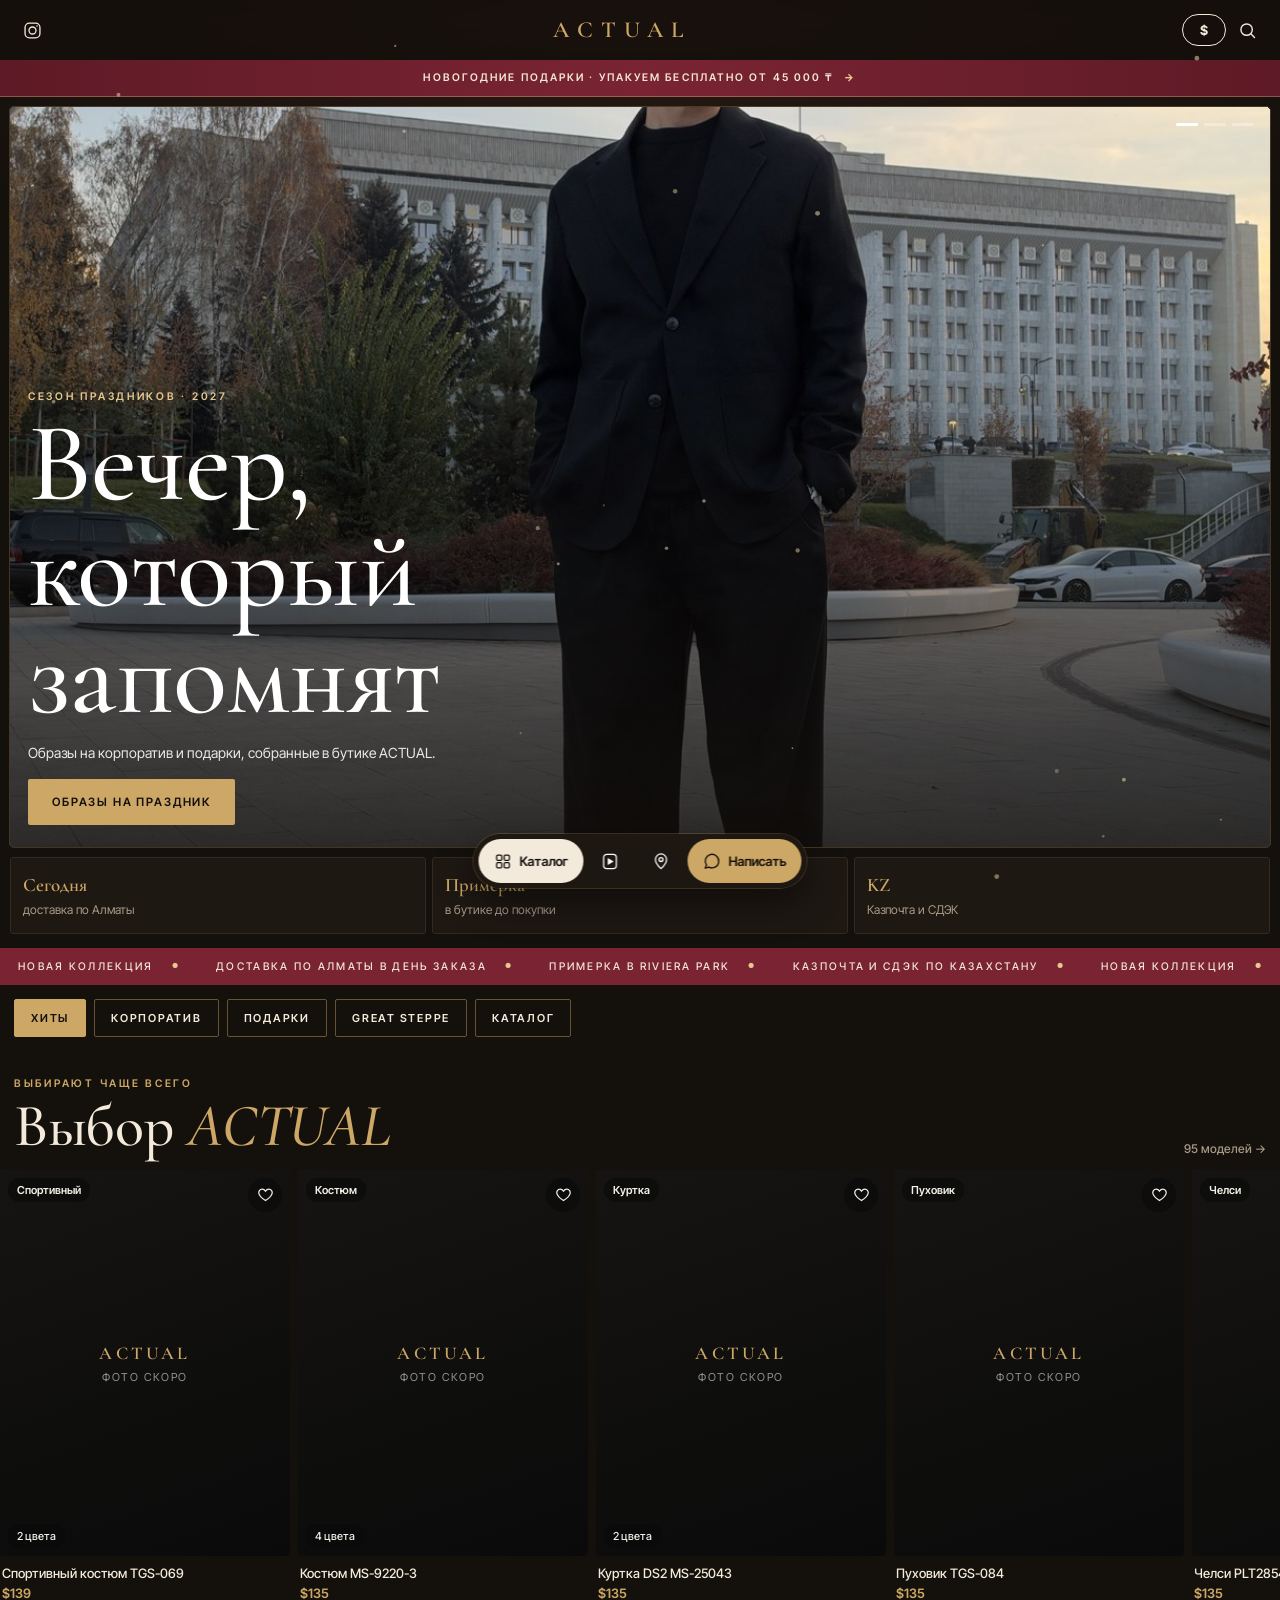
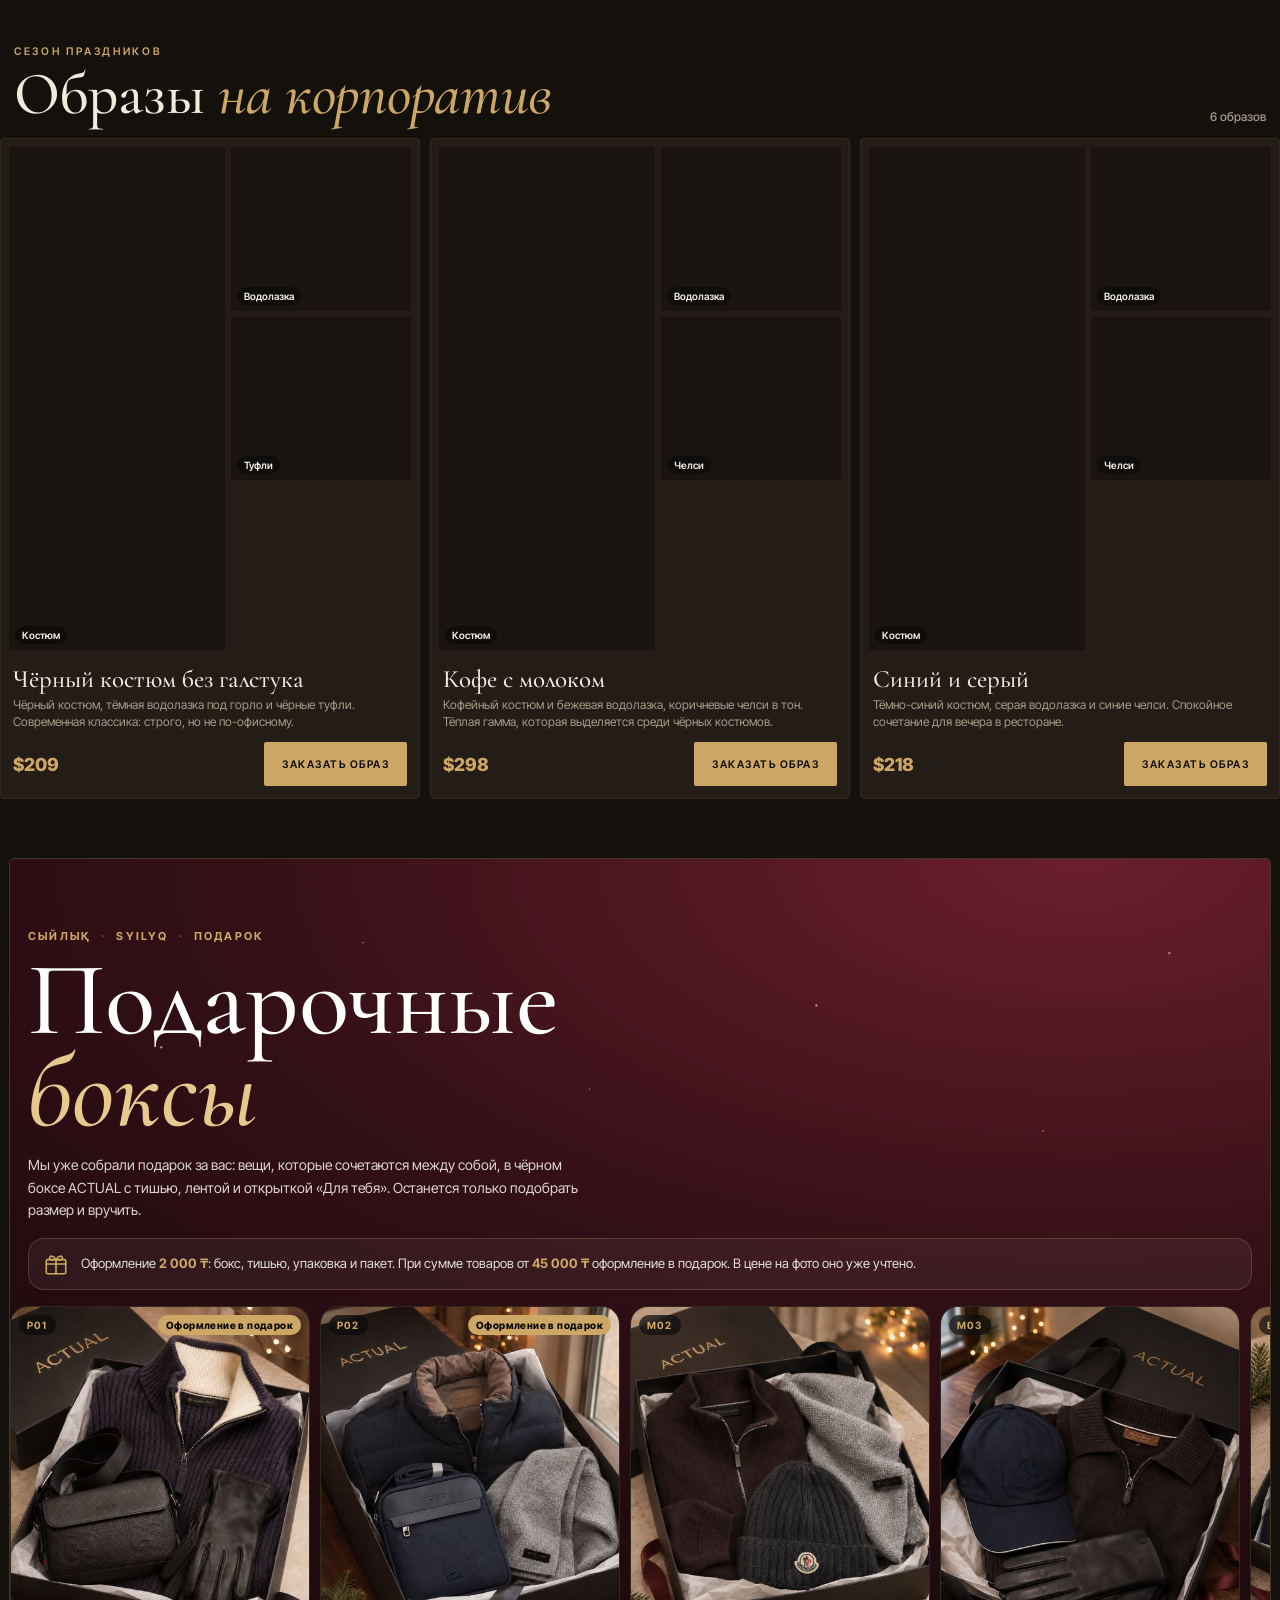
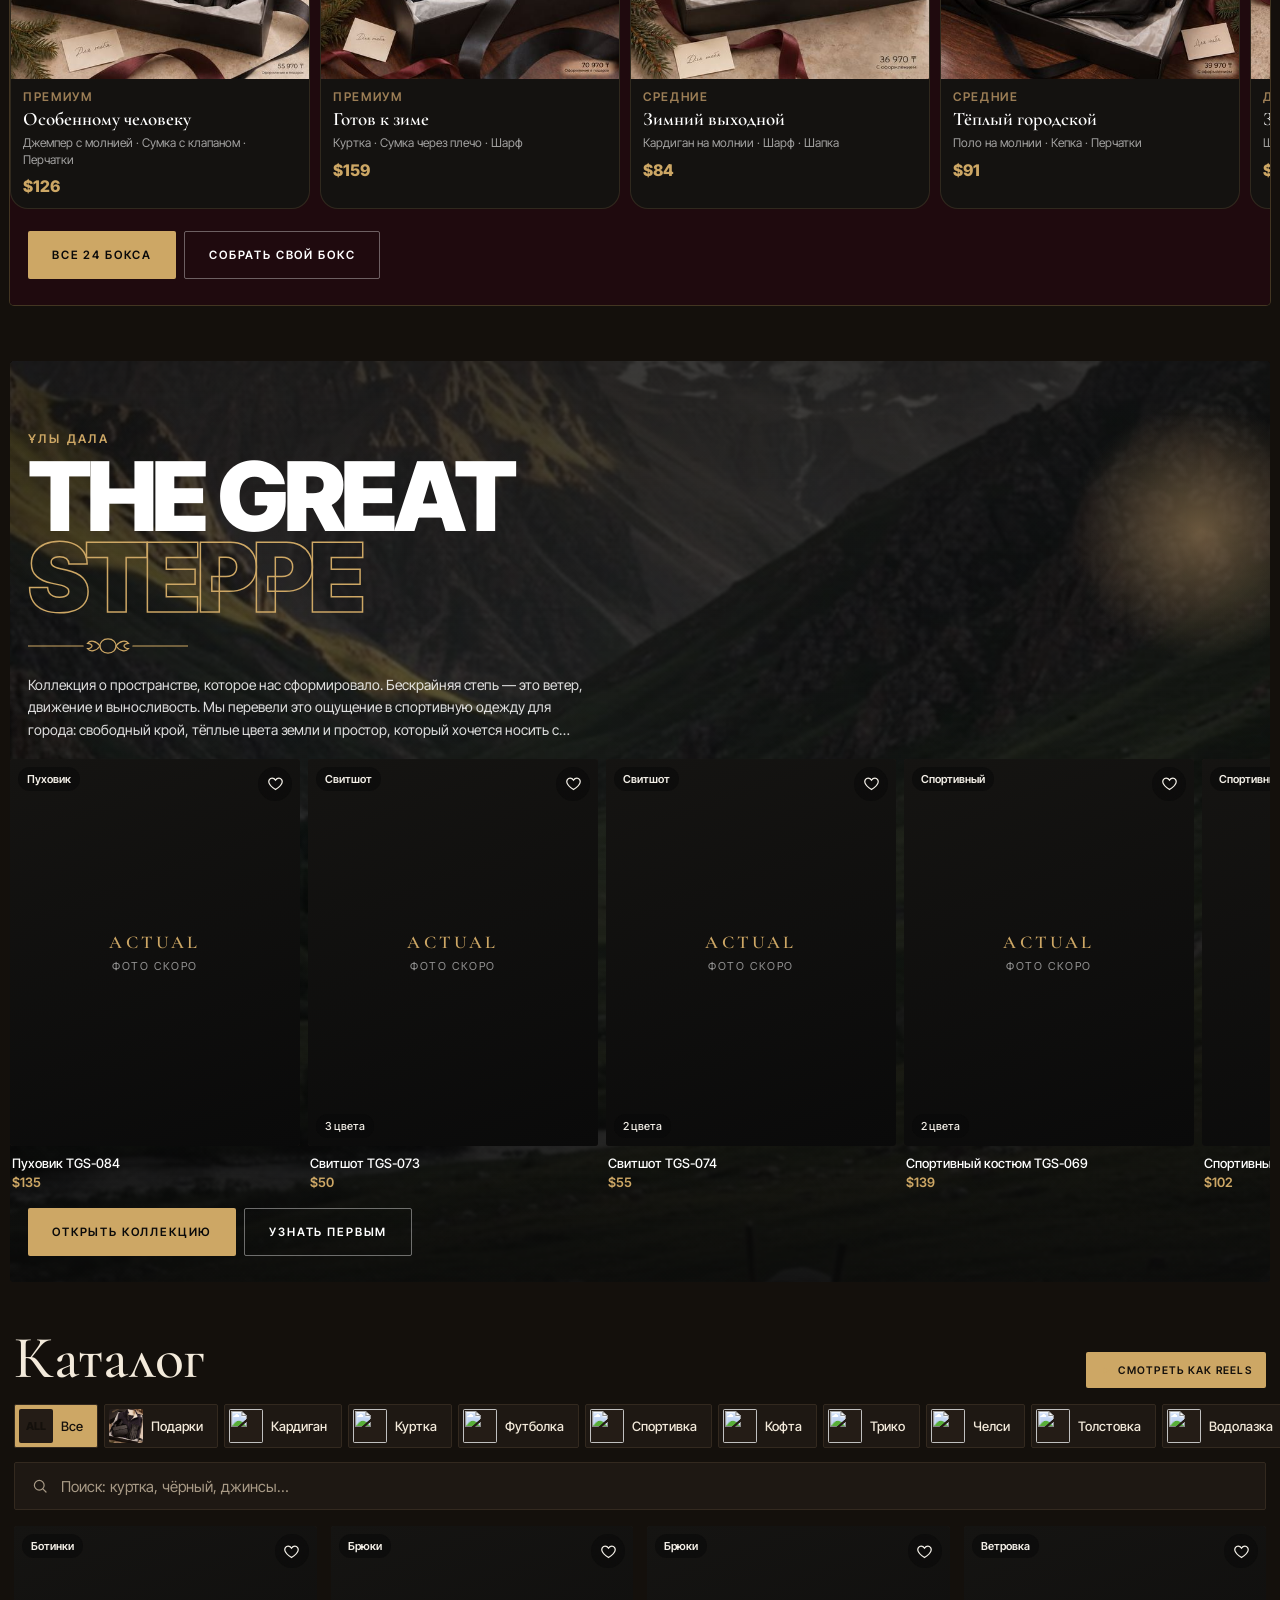
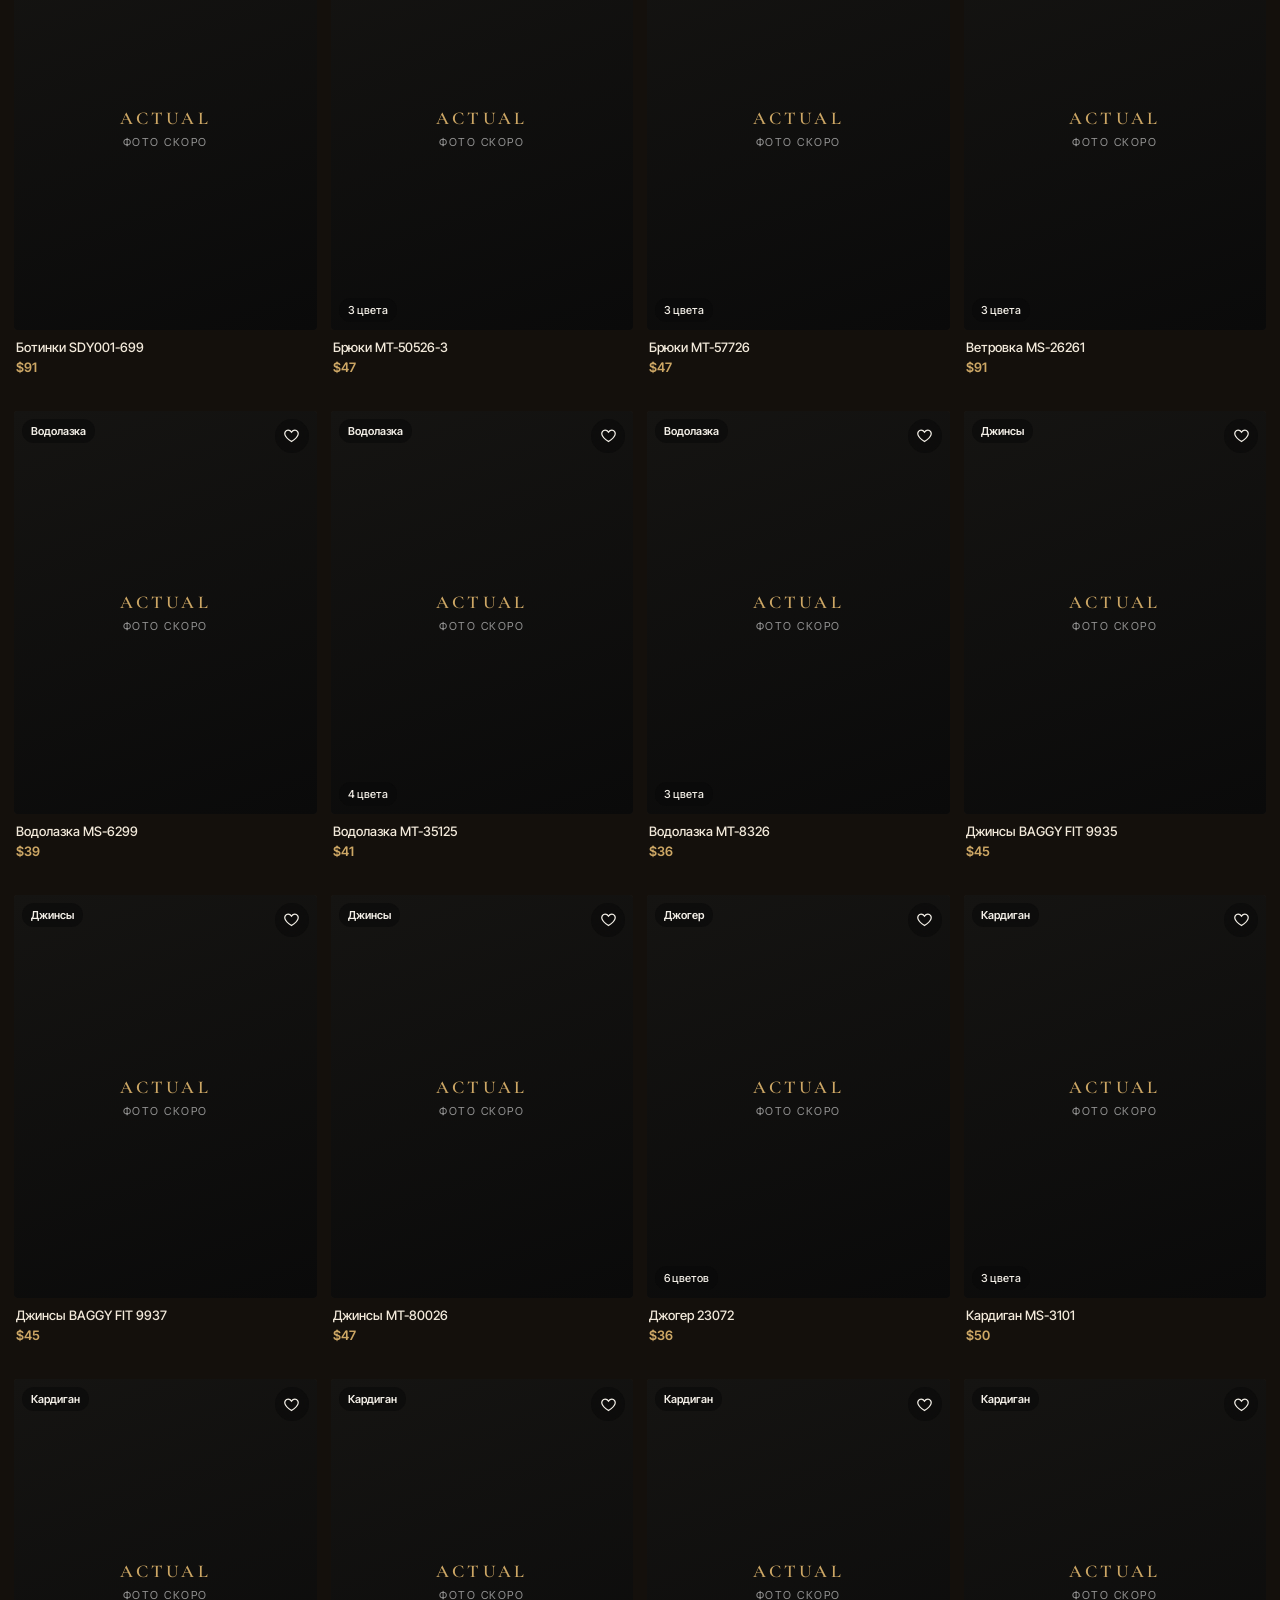
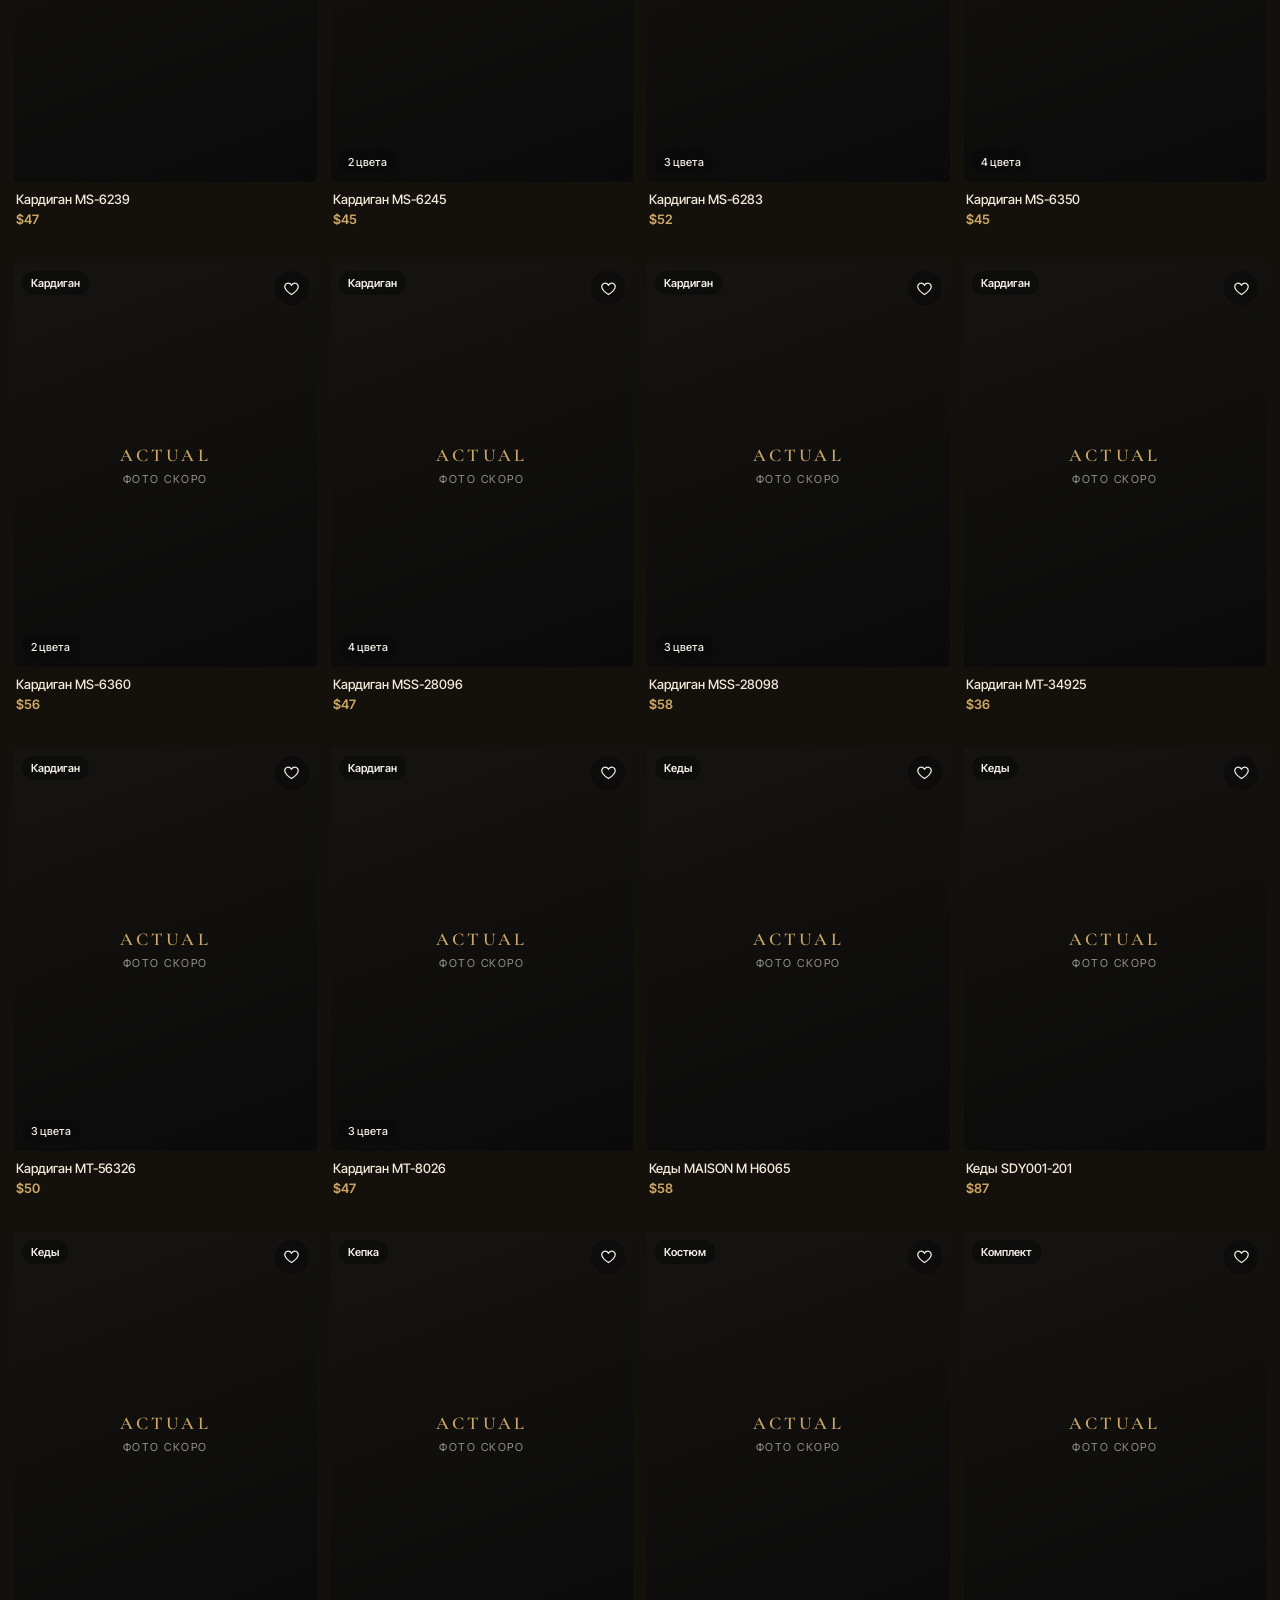
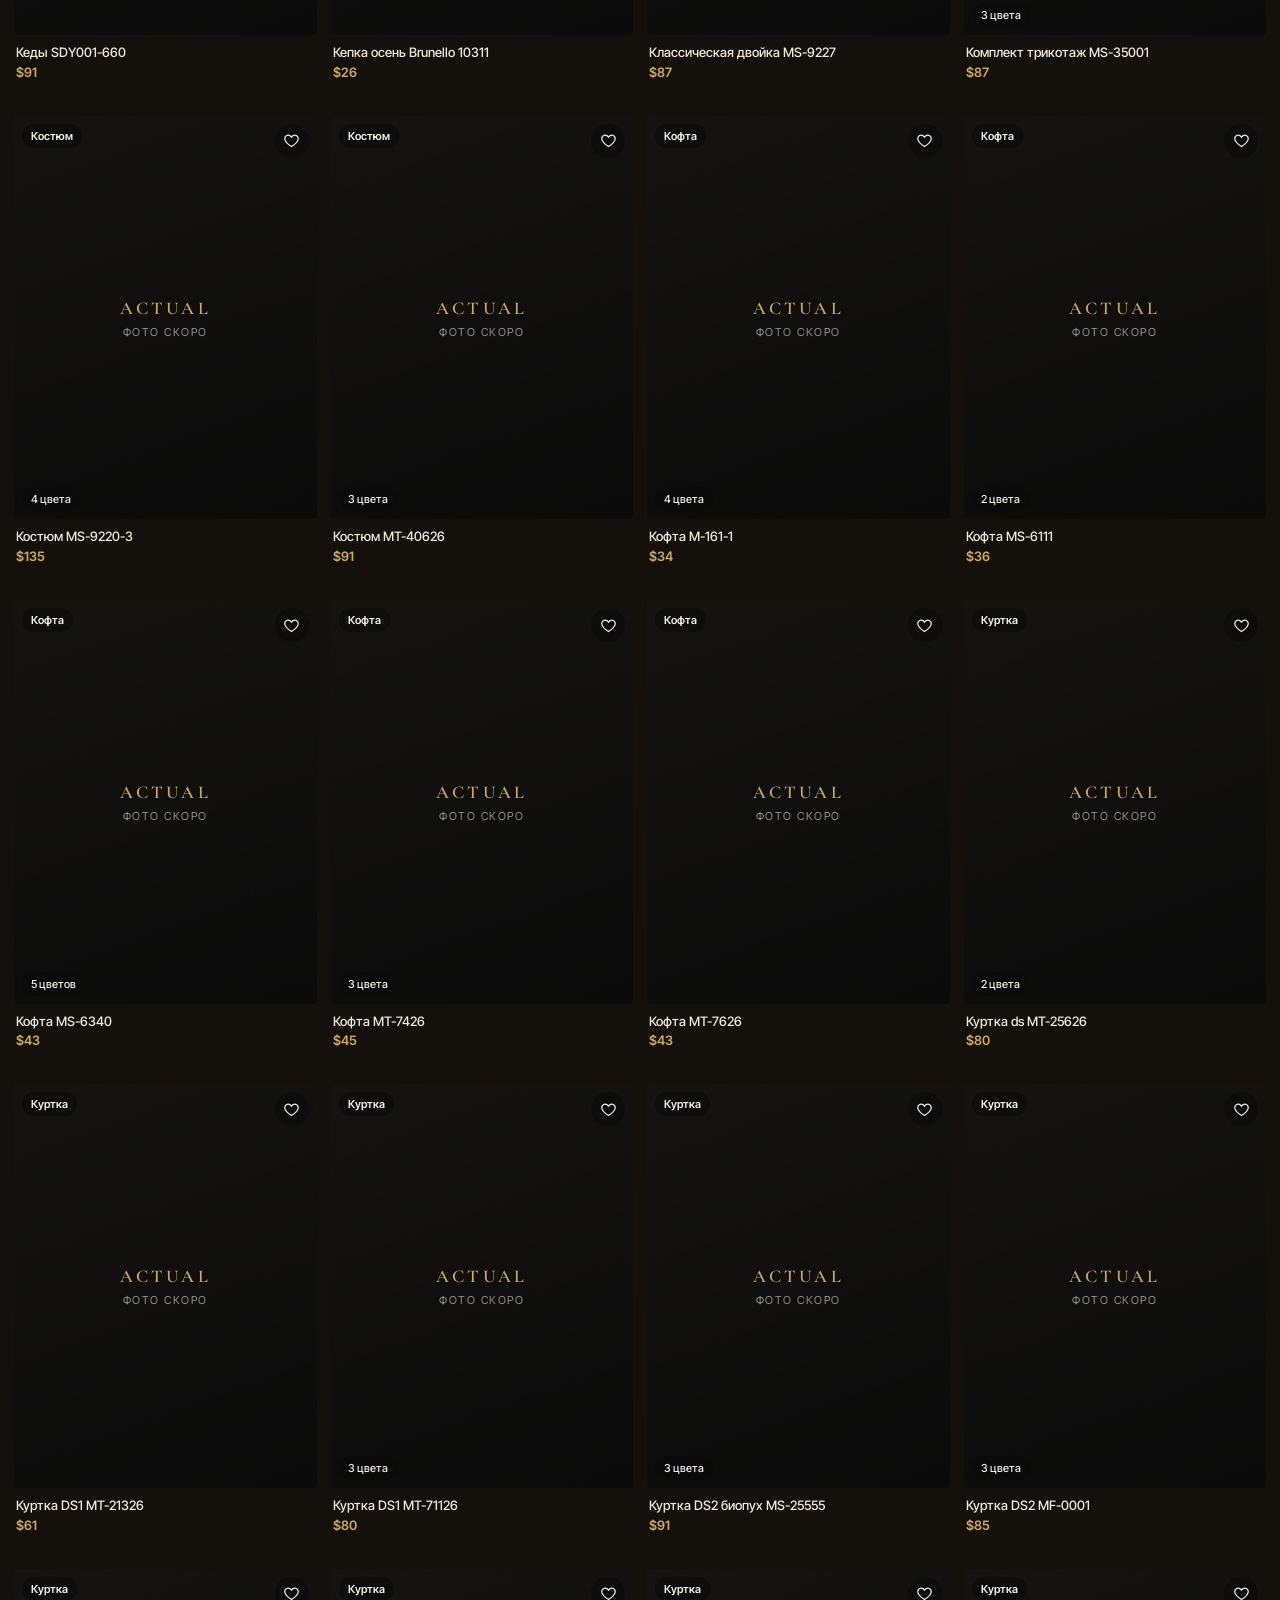
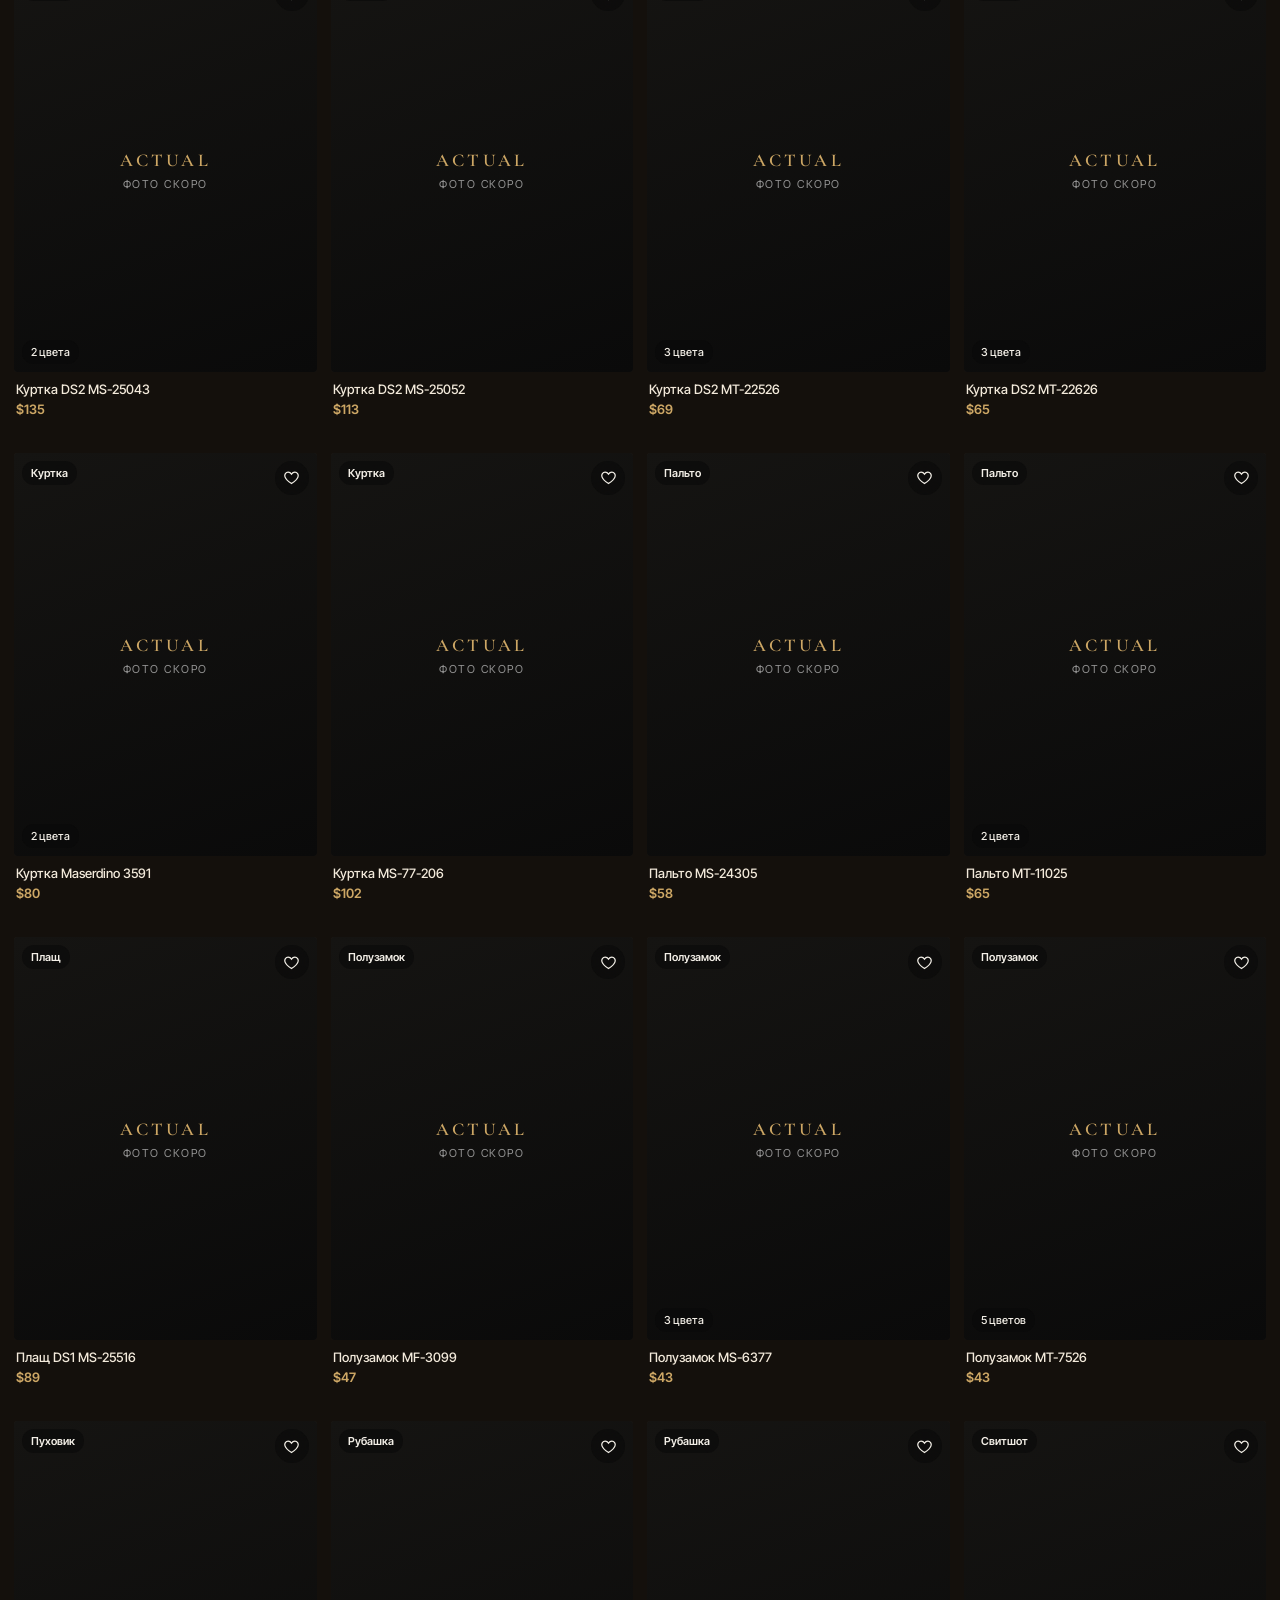
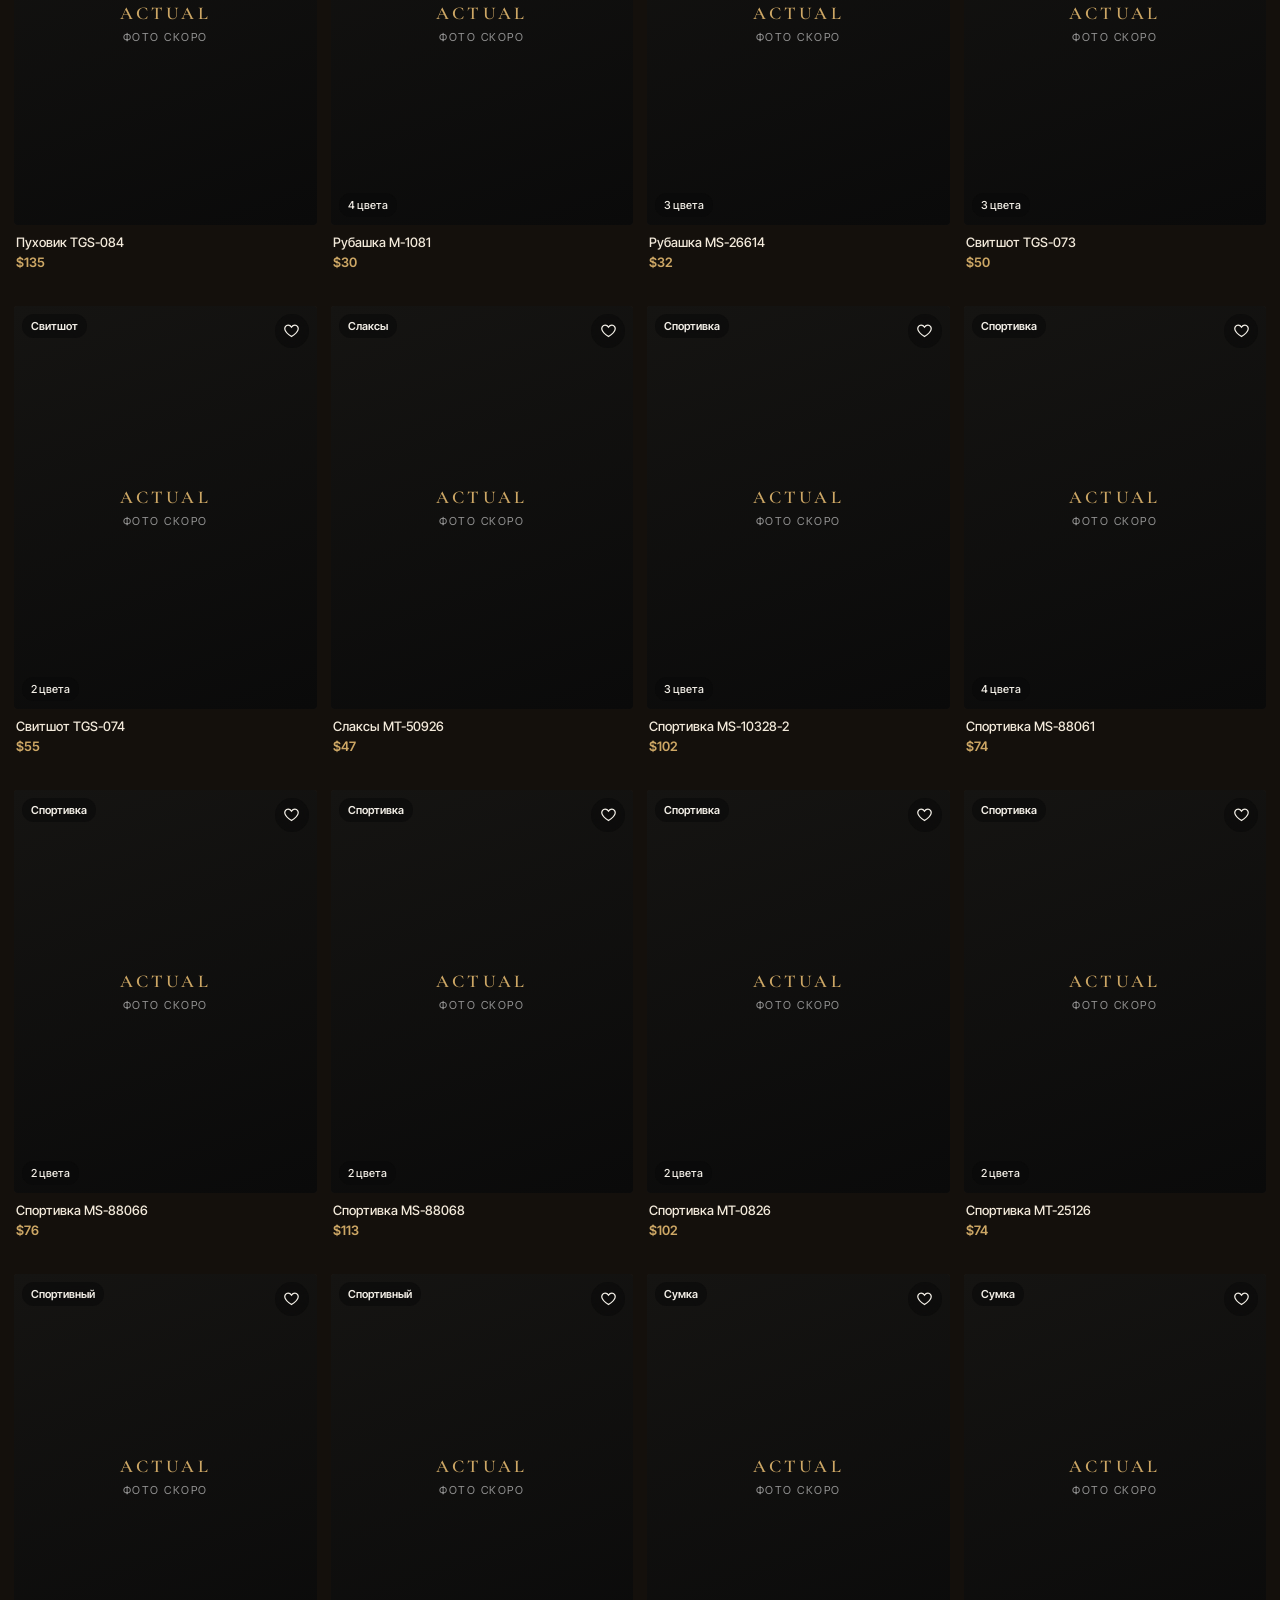
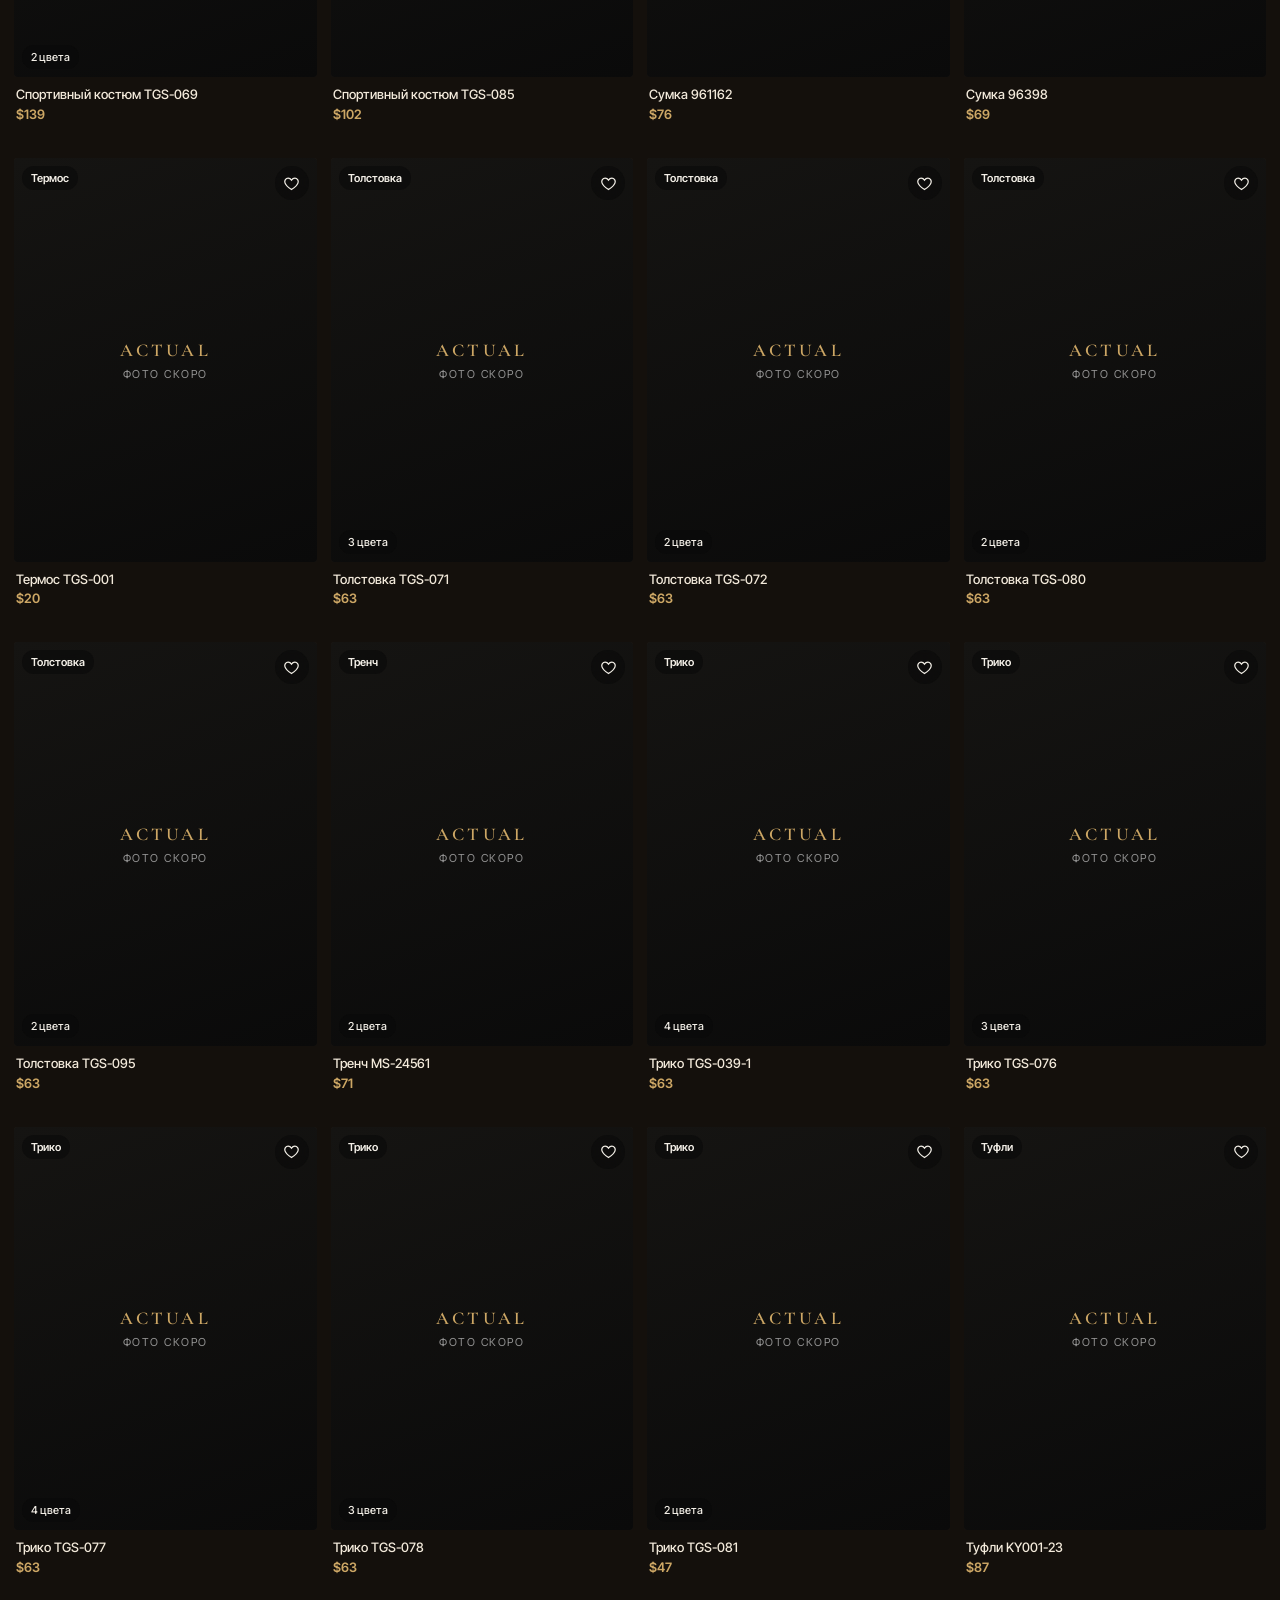
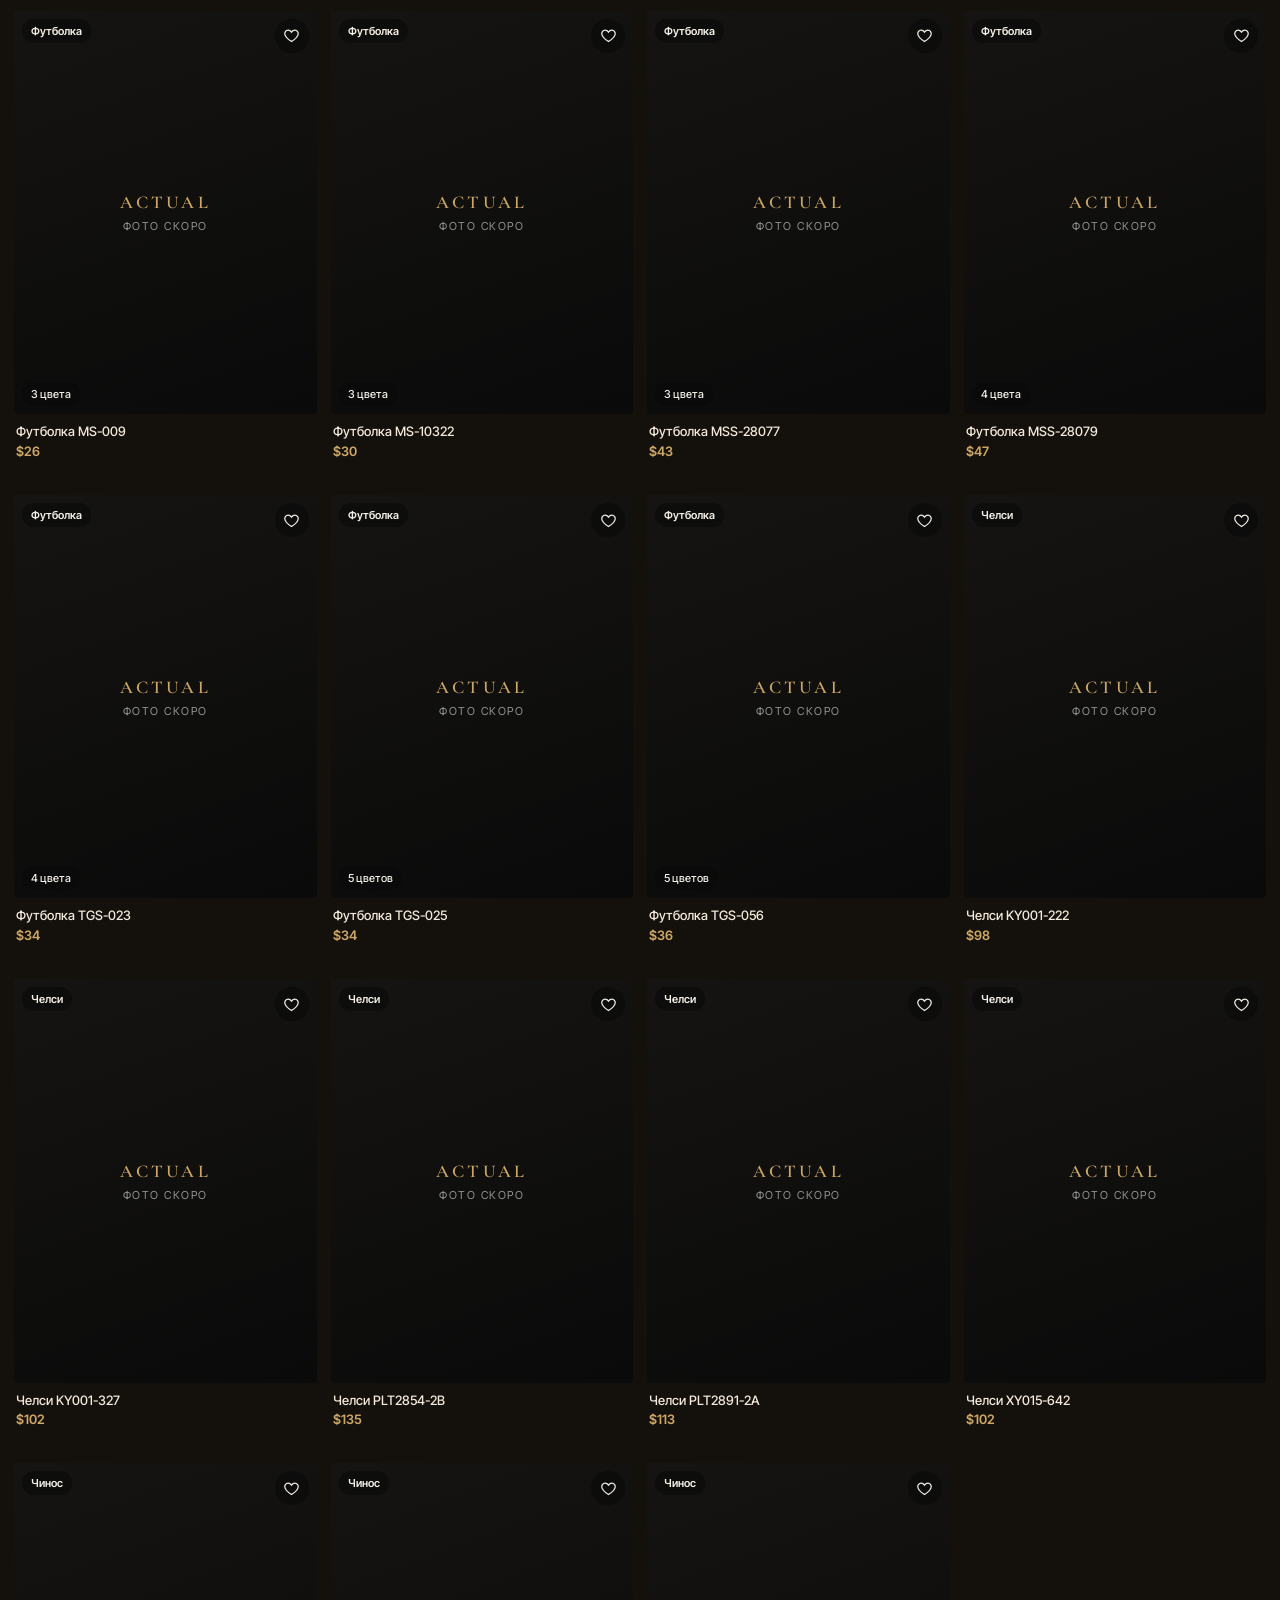
==== commit d94685c7: "Обновление каталога 2026-11-28 19:30" ====
--- a/index.html
+++ b/index.html
@@ -555,7 +555,7 @@
 <div class="veil hidden" id="veil"><div class="sheet" id="sheet" role="dialog" aria-modal="true"></div></div>
 
 <script>
-const DATA = [{"model_key":"sdy001-699","title":"Ботинки SDY001-699","category_id":"Ботинки","price":39990,"image_url":"https://storage.paloma365.com/actual/1793842895.jpg","variants":"{\"code\":\"SDY001-699\",\"desc\":\"\",\"colors\":[{\"name\":\"Тёмно-синий\",\"images\":[\"https://storage.paloma365.com/actual/1793842895.jpg\",\"https://storage.paloma365.com/actual/1793842916.jpg\",\"https://storage.paloma365.com/actual/1793842936.jpg\",\"https://storage.paloma365.com/actual/1793842961.jpg\"],\"sizes\":[{\"s\":\"39\",\"id\":\"16179\",\"qty\":0,\"price\":39990},{\"s\":\"40\",\"id\":\"16180\",\"qty\":1,\"price\":39990},{\"s\":\"41\",\"id\":\"16181\",\"qty\":0,\"price\":39990},{\"s\":\"42\",\"id\":\"16182\",\"qty\":1,\"price\":39990},{\"s\":\"43\",\"id\":\"16183\",\"qty\":0,\"price\":39990},{\"s\":\"44\",\"id\":\"16184\",\"qty\":1,\"price\":39990}]}]}"},{"model_key":"mt-50526-3","title":"Брюки MT-50526-3","category_id":"Брюки","price":19990,"image_url":"","variants":"{\"code\":\"MT-50526-3\",\"desc\":\"\",\"colors\":[{\"name\":\"Тёмно-серый\",\"images\":[],\"sizes\":[{\"s\":\"29\",\"id\":\"15870\",\"qty\":0,\"price\":19990},{\"s\":\"30\",\"id\":\"15871\",\"qty\":0,\"price\":19990},{\"s\":\"31\",\"id\":\"15872\",\"qty\":0,\"price\":19990},{\"s\":\"32\",\"id\":\"15873\",\"qty\":0,\"price\":19990},{\"s\":\"33\",\"id\":\"15874\",\"qty\":0,\"price\":19990},{\"s\":\"34\",\"id\":\"15875\",\"qty\":0,\"price\":19990}]},{\"name\":\"Тёмно-синий\",\"images\":[],\"sizes\":[{\"s\":\"29\",\"id\":\"15852\",\"qty\":0,\"price\":19990},{\"s\":\"30\",\"id\":\"15853\",\"qty\":1,\"price\":19990},{\"s\":\"31\",\"id\":\"15854\",\"qty\":2,\"price\":19990},{\"s\":\"32\",\"id\":\"15855\",\"qty\":2,\"price\":19990},{\"s\":\"33\",\"id\":\"15856\",\"qty\":2,\"price\":19990},{\"s\":\"34\",\"id\":\"15857\",\"qty\":2,\"price\":19990}]},{\"name\":\"Чёрный\",\"images\":[],\"sizes\":[{\"s\":\"29\",\"id\":\"15858\",\"qty\":0,\"price\":19990},{\"s\":\"30\",\"id\":\"15859\",\"qty\":0,\"price\":19990},{\"s\":\"31\",\"id\":\"15860\",\"qty\":3,\"price\":19990},{\"s\":\"32\",\"id\":\"15861\",\"qty\":1,\"price\":19990},{\"s\":\"33\",\"id\":\"15862\",\"qty\":1,\"price\":19990},{\"s\":\"34\",\"id\":\"15863\",\"qty\":2,\"price\":19990}]}]}"},{"model_key":"mt-57726","title":"Брюки MT-57726","category_id":"Брюки","price":19990,"image_url":"https://storage.paloma365.com/actual/1794491458.jpg","variants":"{\"code\":\"MT-57726\",\"desc\":\"\",\"colors\":[{\"name\":\"Тёмно-синий\",\"images\":[\"https://storage.paloma365.com/actual/1794491458.jpg\",\"https://storage.paloma365.com/actual/1794491472.jpg\",\"https://storage.paloma365.com/actual/1794491487.jpg\"],\"sizes\":[{\"s\":\"29\",\"id\":\"9148\",\"qty\":0,\"price\":19990},{\"s\":\"30\",\"id\":\"9149\",\"qty\":0,\"price\":19990},{\"s\":\"31\",\"id\":\"16221\",\"qty\":1,\"price\":19990},{\"s\":\"32\",\"id\":\"16222\",\"qty\":1,\"price\":19990},{\"s\":\"33\",\"id\":\"9152\",\"qty\":0,\"price\":19990},{\"s\":\"34\",\"id\":\"9153\",\"qty\":0,\"price\":19990}]},{\"name\":\"Тёмно-серый\",\"images\":[],\"sizes\":[{\"s\":\"29\",\"id\":\"16231\",\"qty\":2,\"price\":19990},{\"s\":\"30\",\"id\":\"16232\",\"qty\":1,\"price\":19990},{\"s\":\"31\",\"id\":\"16233\",\"qty\":2,\"price\":19990},{\"s\":\"32\",\"id\":\"16234\",\"qty\":3,\"price\":19990},{\"s\":\"33\",\"id\":\"16235\",\"qty\":1,\"price\":19990},{\"s\":\"34\",\"id\":\"16236\",\"qty\":1,\"price\":19990}]},{\"name\":\"Чёрный\",\"images\":[],\"sizes\":[{\"s\":\"29\",\"id\":\"16225\",\"qty\":1,\"price\":19990},{\"s\":\"30\",\"id\":\"16226\",\"qty\":1,\"price\":19990},{\"s\":\"31\",\"id\":\"16227\",\"qty\":1,\"price\":19990},{\"s\":\"32\",\"id\":\"16228\",\"qty\":1,\"price\":19990},{\"s\":\"33\",\"id\":\"16229\",\"qty\":1,\"price\":19990},{\"s\":\"34\",\"id\":\"16230\",\"qty\":1,\"price\":19990}]}]}"},{"model_key":"ms-26261","title":"Ветровка MS-26261","category_id":"Ветровка","price":39990,"image_url":"https://storage.paloma365.com/actual/1794495796.jpg","variants":"{\"code\":\"MS-26261\",\"desc\":\"\",\"colors\":[{\"name\":\"Чёрный\",\"images\":[\"https://storage.paloma365.com/actual/1794495796.jpg\",\"https://storage.paloma365.com/actual/1794495804.jpg\",\"https://storage.paloma365.com/actual/1794495814.jpg\"],\"sizes\":[{\"s\":\"M\",\"id\":\"10064\",\"qty\":2,\"price\":39990},{\"s\":\"L\",\"id\":\"10065\",\"qty\":0,\"price\":39990},{\"s\":\"XL\",\"id\":\"10066\",\"qty\":1,\"price\":39990},{\"s\":\"XXL\",\"id\":\"10067\",\"qty\":2,\"price\":39990}]},{\"name\":\"Кофейный\",\"images\":[\"https://storage.paloma365.com/actual/1794493378.jpg\",\"https://storage.paloma365.com/actual/1794493387.jpg\",\"https://storage.paloma365.com/actual/1794493396.jpg\",\"https://storage.paloma365.com/actual/1794493405.jpg\",\"https://storage.paloma365.com/actual/1794493414.jpg\"],\"sizes\":[{\"s\":\"M\",\"id\":\"10072\",\"qty\":0,\"price\":39990},{\"s\":\"L\",\"id\":\"10073\",\"qty\":1,\"price\":39990},{\"s\":\"XL\",\"id\":\"10074\",\"qty\":1,\"price\":39990},{\"s\":\"XXL\",\"id\":\"10075\",\"qty\":1,\"price\":39990}]},{\"name\":\"Тёмно-синий\",\"images\":[],\"sizes\":[{\"s\":\"M\",\"id\":\"10068\",\"qty\":2,\"price\":39990},{\"s\":\"L\",\"id\":\"10069\",\"qty\":1,\"price\":39990},{\"s\":\"XL\",\"id\":\"10070\",\"qty\":2,\"price\":39990},{\"s\":\"XXL\",\"id\":\"10071\",\"qty\":2,\"price\":39990}]}]}"},{"model_key":"ms-6299","title":"Водолазка MS-6299","category_id":"Водолазка","price":15990,"image_url":"https://storage.paloma365.com/actual/1795526702.jpg","variants":"{\"code\":\"MS-6299\",\"desc\":\"\",\"colors\":[{\"name\":\"Тёмно-синий\",\"images\":[\"https://storage.paloma365.com/actual/1795526702.jpg\",\"https://storage.paloma365.com/actual/1795526712.jpg\"],\"sizes\":[{\"s\":\"M\",\"id\":\"10170\",\"qty\":2,\"price\":15990},{\"s\":\"L\",\"id\":\"10171\",\"qty\":2,\"price\":15990},{\"s\":\"XL\",\"id\":\"10172\",\"qty\":1,\"price\":15990},{\"s\":\"XXL\",\"id\":\"10173\",\"qty\":0,\"price\":15990}]}]}"},{"model_key":"mt-35125","title":"Водолазка MT-35125","category_id":"Водолазка","price":16990,"image_url":"https://storage.paloma365.com/actual/1794490138.jpg","variants":"{\"code\":\"MT-35125\",\"desc\":\"\",\"colors\":[{\"name\":\"Коричневый\",\"images\":[\"https://storage.paloma365.com/actual/1794490138.jpg\",\"https://storage.paloma365.com/actual/1794490151.jpg\",\"https://storage.paloma365.com/actual/1794490163.jpg\",\"https://storage.paloma365.com/actual/1794490177.jpg\"],\"sizes\":[{\"s\":\"M\",\"id\":\"10186\",\"qty\":1,\"price\":16990},{\"s\":\"L\",\"id\":\"10187\",\"qty\":1,\"price\":16990},{\"s\":\"XL\",\"id\":\"10188\",\"qty\":2,\"price\":16990}]},{\"name\":\"Серый\",\"images\":[\"https://storage.paloma365.com/actual/1794489980.jpg\",\"https://storage.paloma365.com/actual/1794489994.jpg\",\"https://storage.paloma365.com/actual/1794490008.jpg\",\"https://storage.paloma365.com/actual/1794490022.jpg\"],\"sizes\":[{\"s\":\"M\",\"id\":\"10174\",\"qty\":1,\"price\":16990},{\"s\":\"L\",\"id\":\"10175\",\"qty\":0,\"price\":16990},{\"s\":\"XL\",\"id\":\"10176\",\"qty\":1,\"price\":16990}]},{\"name\":\"Тёмно-синий\",\"images\":[],\"sizes\":[{\"s\":\"M\",\"id\":\"10180\",\"qty\":3,\"price\":16990},{\"s\":\"L\",\"id\":\"10181\",\"qty\":0,\"price\":16990},{\"s\":\"XL\",\"id\":\"10182\",\"qty\":1,\"price\":16990}]},{\"name\":\"Тёмно-серый\",\"images\":[],\"sizes\":[{\"s\":\"M\",\"id\":\"10177\",\"qty\":1,\"price\":16990},{\"s\":\"L\",\"id\":\"10178\",\"qty\":0,\"price\":16990},{\"s\":\"XL\",\"id\":\"10179\",\"qty\":0,\"price\":16990}]}]}"},{"model_key":"mt-8326","title":"Водолазка MT-8326","category_id":"Водолазка","price":14990,"image_url":"https://storage.paloma365.com/actual/1794495344.jpg","variants":"{\"code\":\"MT-8326\",\"desc\":\"\",\"colors\":[{\"name\":\"Бежевый\",\"images\":[\"https://storage.paloma365.com/actual/1794495344.jpg\",\"https://storage.paloma365.com/actual/1794495353.jpg\",\"https://storage.paloma365.com/actual/1794495368.jpg\",\"https://storage.paloma365.com/actual/1794495377.jpg\",\"https://storage.paloma365.com/actual/1794495394.jpg\"],\"sizes\":[{\"s\":\"M\",\"id\":\"10167\",\"qty\":0,\"price\":14990},{\"s\":\"L\",\"id\":\"10168\",\"qty\":0,\"price\":14990},{\"s\":\"XL\",\"id\":\"10169\",\"qty\":1,\"price\":14990}]},{\"name\":\"Серый\",\"images\":[\"https://storage.paloma365.com/actual/1794495510.jpg\",\"https://storage.paloma365.com/actual/1794495520.jpg\",\"https://storage.paloma365.com/actual/1794495534.jpg\",\"https://storage.paloma365.com/actual/1794495543.jpg\",\"https://storage.paloma365.com/actual/1794495558.jpg\"],\"sizes\":[{\"s\":\"M\",\"id\":\"10161\",\"qty\":0,\"price\":14990},{\"s\":\"L\",\"id\":\"10162\",\"qty\":0,\"price\":14990},{\"s\":\"XL\",\"id\":\"10163\",\"qty\":0,\"price\":14990}]},{\"name\":\"Тёмно-синий\",\"images\":[\"https://storage.paloma365.com/actual/1794495684.jpg\",\"https://storage.paloma365.com/actual/1794495694.jpg\"],\"sizes\":[{\"s\":\"M\",\"id\":\"10164\",\"qty\":0,\"price\":14990},{\"s\":\"L\",\"id\":\"10165\",\"qty\":0,\"price\":14990},{\"s\":\"XL\",\"id\":\"10166\",\"qty\":0,\"price\":14990}]}]}"},{"model_key":"джинсы-baggy-fit-9935","title":"Джинсы BAGGY FIT 9935","category_id":"Джинсы","price":18990,"image_url":"https://storage.paloma365.com/actual/1794494413.jpg","variants":"{\"code\":\"9935\",\"desc\":\"\",\"colors\":[{\"name\":\"BLACK MELANGE\",\"images\":[\"https://storage.paloma365.com/actual/1794494413.jpg\",\"https://storage.paloma365.com/actual/1794494421.jpg\",\"https://storage.paloma365.com/actual/1794494436.jpg\"],\"sizes\":[{\"s\":\"M\",\"id\":\"16450\",\"qty\":0,\"price\":18990},{\"s\":\"L\",\"id\":\"16451\",\"qty\":0,\"price\":18990},{\"s\":\"XL\",\"id\":\"16452\",\"qty\":0,\"price\":18990},{\"s\":\"XXL\",\"id\":\"16453\",\"qty\":0,\"price\":18990},{\"s\":\"3XL\",\"id\":\"16454\",\"qty\":0,\"price\":18990}]}]}"},{"model_key":"джинсы-baggy-fit-9937","title":"Джинсы BAGGY FIT 9937","category_id":"Джинсы","price":18990,"image_url":"https://storage.paloma365.com/actual/1793786485.jpg","variants":"{\"code\":\"9937\",\"desc\":\"Размеры по талии: M — 29-30, L — 31-32, XL — 33-34, XXL — 36, 3XL — 38\",\"colors\":[{\"name\":\"Тёмно-синий\",\"images\":[\"https://storage.paloma365.com/actual/1793786485.jpg\",\"https://storage.paloma365.com/actual/1793786499.jpg\",\"https://storage.paloma365.com/actual/1793786516.jpg\"],\"sizes\":[{\"s\":\"M\",\"id\":\"16455\",\"qty\":0,\"price\":18990},{\"s\":\"L\",\"id\":\"16456\",\"qty\":0,\"price\":18990},{\"s\":\"XL\",\"id\":\"16457\",\"qty\":0,\"price\":18990},{\"s\":\"XXL\",\"id\":\"16458\",\"qty\":0,\"price\":18990},{\"s\":\"3XL\",\"id\":\"16459\",\"qty\":0,\"price\":18990}]}]}"},{"model_key":"mt-80026","title":"Джинсы MT-80026","category_id":"Джинсы","price":19990,"image_url":"https://storage.paloma365.com/actual/1793838483.jpg","variants":"{\"code\":\"MT-80026\",\"desc\":\"\",\"colors\":[{\"name\":\"Джинсовый\",\"images\":[\"https://storage.paloma365.com/actual/1793838483.jpg\",\"https://storage.paloma365.com/actual/1793838502.jpg\",\"https://storage.paloma365.com/actual/1793838525.jpg\",\"https://storage.paloma365.com/actual/1793838544.jpg\"],\"sizes\":[{\"s\":\"29\",\"id\":\"10518\",\"qty\":0,\"price\":19990},{\"s\":\"30\",\"id\":\"10519\",\"qty\":2,\"price\":19990},{\"s\":\"31\",\"id\":\"10520\",\"qty\":0,\"price\":19990},{\"s\":\"32\",\"id\":\"10521\",\"qty\":0,\"price\":19990},{\"s\":\"33\",\"id\":\"10522\",\"qty\":0,\"price\":19990},{\"s\":\"34\",\"id\":\"10523\",\"qty\":4,\"price\":19990},{\"s\":\"36\",\"id\":\"10524\",\"qty\":1,\"price\":19990}]}]}"},{"model_key":"джогер-23072","title":"Джогер 23072","category_id":"Джогер","price":14990,"image_url":"https://storage.paloma365.com/actual/1794494617.jpg","variants":"{\"code\":\"23072\",\"desc\":\"\",\"colors\":[{\"name\":\"Хаки\",\"images\":[\"https://storage.paloma365.com/actual/1794494617.jpg\",\"https://storage.paloma365.com/actual/1794494626.jpg\",\"https://storage.paloma365.com/actual/1794494640.jpg\"],\"sizes\":[{\"s\":\"29\",\"id\":\"9291\",\"qty\":1,\"price\":14990},{\"s\":\"30\",\"id\":\"9292\",\"qty\":1,\"price\":14990},{\"s\":\"31\",\"id\":\"9293\",\"qty\":1,\"price\":14990},{\"s\":\"32\",\"id\":\"9294\",\"qty\":1,\"price\":14990},{\"s\":\"33\",\"id\":\"9295\",\"qty\":1,\"price\":14990},{\"s\":\"34\",\"id\":\"9296\",\"qty\":1,\"price\":14990}]},{\"name\":\"Коричневый\",\"images\":[],\"sizes\":[{\"s\":\"29\",\"id\":\"9279\",\"qty\":0,\"price\":14990},{\"s\":\"30\",\"id\":\"9280\",\"qty\":0,\"price\":14990},{\"s\":\"31\",\"id\":\"9281\",\"qty\":0,\"price\":14990},{\"s\":\"32\",\"id\":\"9282\",\"qty\":1,\"price\":14990},{\"s\":\"33\",\"id\":\"9283\",\"qty\":1,\"price\":14990},{\"s\":\"34\",\"id\":\"9284\",\"qty\":1,\"price\":14990}]},{\"name\":\"Серый\",\"images\":[],\"sizes\":[{\"s\":\"29\",\"id\":\"9285\",\"qty\":0,\"price\":14990},{\"s\":\"30\",\"id\":\"9286\",\"qty\":0,\"price\":14990},{\"s\":\"31\",\"id\":\"9287\",\"qty\":0,\"price\":14990},{\"s\":\"32\",\"id\":\"9288\",\"qty\":1,\"price\":14990},{\"s\":\"33\",\"id\":\"9289\",\"qty\":1,\"price\":14990},{\"s\":\"34\",\"id\":\"9290\",\"qty\":1,\"price\":14990}]},{\"name\":\"Тёмно-синий\",\"images\":[],\"sizes\":[{\"s\":\"29\",\"id\":\"13664\",\"qty\":0,\"price\":14990},{\"s\":\"30\",\"id\":\"13665\",\"qty\":0,\"price\":14990},{\"s\":\"31\",\"id\":\"13666\",\"qty\":0,\"price\":14990},{\"s\":\"32\",\"id\":\"13667\",\"qty\":1,\"price\":14990},{\"s\":\"33\",\"id\":\"13668\",\"qty\":1,\"price\":14990},{\"s\":\"34\",\"id\":\"13669\",\"qty\":0,\"price\":14990}]},{\"name\":\"Чёрный\",\"images\":[],\"sizes\":[{\"s\":\"29\",\"id\":\"13682\",\"qty\":0,\"price\":14990},{\"s\":\"30\",\"id\":\"13683\",\"qty\":0,\"price\":14990},{\"s\":\"31\",\"id\":\"13684\",\"qty\":0,\"price\":14990},{\"s\":\"32\",\"id\":\"13685\",\"qty\":0,\"price\":14990},{\"s\":\"33\",\"id\":\"13686\",\"qty\":0,\"price\":14990},{\"s\":\"34\",\"id\":\"13687\",\"qty\":1,\"price\":14990}]},{\"name\":\"Бежевый\",\"images\":[],\"sizes\":[{\"s\":\"29\",\"id\":\"13688\",\"qty\":0,\"price\":14990},{\"s\":\"30\",\"id\":\"13689\",\"qty\":0,\"price\":14990},{\"s\":\"31\",\"id\":\"13690\",\"qty\":0,\"price\":14990},{\"s\":\"32\",\"id\":\"13691\",\"qty\":0,\"price\":14990},{\"s\":\"33\",\"id\":\"13692\",\"qty\":0,\"price\":14990},{\"s\":\"34\",\"id\":\"13693\",\"qty\":1,\"price\":14990}]}]}"},{"model_key":"ms-3101","title":"Кардиган MS-3101","category_id":"Кардиган","price":20990,"image_url":"https://storage.paloma365.com/actual/1795722227.jpg","variants":"{\"code\":\"MS-3101\",\"desc\":\"\",\"colors\":[{\"name\":\"Серый\",\"images\":[\"https://storage.paloma365.com/actual/1795722227.jpg\",\"https://storage.paloma365.com/actual/1795722236.jpg\",\"https://storage.paloma365.com/actual/1795722240.jpg\",\"https://storage.paloma365.com/actual/1795722245.jpg\",\"https://storage.paloma365.com/actual/1795722249.jpg\"],\"sizes\":[{\"s\":\"M\",\"id\":\"15349\",\"qty\":1,\"price\":20990},{\"s\":\"L\",\"id\":\"15352\",\"qty\":1,\"price\":20990},{\"s\":\"XL\",\"id\":\"15355\",\"qty\":1,\"price\":20990},{\"s\":\"XXL\",\"id\":\"15358\",\"qty\":1,\"price\":20990}]},{\"name\":\"Кофейный\",\"images\":[\"https://storage.paloma365.com/actual/1794493210.jpg\",\"https://storage.paloma365.com/actual/1794493219.jpg\",\"https://storage.paloma365.com/actual/1794493228.jpg\",\"https://storage.paloma365.com/actual/1794493237.jpg\"],\"sizes\":[{\"s\":\"M\",\"id\":\"15348\",\"qty\":0,\"price\":20990},{\"s\":\"L\",\"id\":\"15351\",\"qty\":0,\"price\":20990},{\"s\":\"XL\",\"id\":\"15354\",\"qty\":1,\"price\":20990},{\"s\":\"XXL\",\"id\":\"15357\",\"qty\":0,\"price\":20990}]},{\"name\":\"Тёмно-синий\",\"images\":[],\"sizes\":[{\"s\":\"M\",\"id\":\"15347\",\"qty\":1,\"price\":20990},{\"s\":\"L\",\"id\":\"15350\",\"qty\":0,\"price\":20990},{\"s\":\"XL\",\"id\":\"15353\",\"qty\":0,\"price\":20990},{\"s\":\"XXL\",\"id\":\"15356\",\"qty\":1,\"price\":20990}]}]}"},{"model_key":"ms-6239","title":"Кардиган MS-6239","category_id":"Кардиган","price":19990,"image_url":"https://storage.paloma365.com/actual/1794498576.jpg","variants":"{\"code\":\"MS-6239\",\"desc\":\"\",\"colors\":[{\"name\":\"Тёмно-синий\",\"images\":[\"https://storage.paloma365.com/actual/1794498576.jpg\",\"https://storage.paloma365.com/actual/1794498585.jpg\",\"https://storage.paloma365.com/actual/1794498595.jpg\",\"https://storage.paloma365.com/actual/1794498604.jpg\",\"https://storage.paloma365.com/actual/1794498613.jpg\"],\"sizes\":[{\"s\":\"M\",\"id\":\"15636\",\"qty\":0,\"price\":19990},{\"s\":\"L\",\"id\":\"15639\",\"qty\":0,\"price\":19990},{\"s\":\"XL\",\"id\":\"15642\",\"qty\":0,\"price\":19990},{\"s\":\"XXL\",\"id\":\"15645\",\"qty\":0,\"price\":19990}]}]}"},{"model_key":"ms-6245","title":"Кардиган MS-6245","category_id":"Кардиган","price":18990,"image_url":"https://storage.paloma365.com/actual/1795524582.jpg","variants":"{\"code\":\"MS-6245\",\"desc\":\"\",\"colors\":[{\"name\":\"Кофейный\",\"images\":[\"https://storage.paloma365.com/actual/1795524582.jpg\",\"https://storage.paloma365.com/actual/1795524588.jpg\",\"https://storage.paloma365.com/actual/1795524596.jpg\",\"https://storage.paloma365.com/actual/1795524604.jpg\"],\"sizes\":[{\"s\":\"M\",\"id\":\"16102\",\"qty\":0,\"price\":18990},{\"s\":\"L\",\"id\":\"16103\",\"qty\":0,\"price\":18990},{\"s\":\"XL\",\"id\":\"16104\",\"qty\":0,\"price\":18990},{\"s\":\"XXL\",\"id\":\"16105\",\"qty\":0,\"price\":18990}]},{\"name\":\"Серый\",\"images\":[\"https://storage.paloma365.com/actual/1793741353.jpg\",\"https://storage.paloma365.com/actual/1793741341.jpg\",\"https://storage.paloma365.com/actual/1793741363.jpg\",\"https://storage.paloma365.com/actual/1793741375.jpg\"],\"sizes\":[{\"s\":\"M\",\"id\":\"16106\",\"qty\":0,\"price\":18990},{\"s\":\"L\",\"id\":\"16107\",\"qty\":0,\"price\":18990},{\"s\":\"XL\",\"id\":\"16108\",\"qty\":0,\"price\":18990},{\"s\":\"XXL\",\"id\":\"16109\",\"qty\":0,\"price\":18990}]}]}"},{"model_key":"ms-6283","title":"Кардиган MS-6283","category_id":"Кардиган","price":21990,"image_url":"https://storage.paloma365.com/actual/1795523581.jpg","variants":"{\"code\":\"MS-6283\",\"desc\":\"\",\"colors\":[{\"name\":\"Тёмно-синий\",\"images\":[\"https://storage.paloma365.com/actual/1795523581.jpg\",\"https://storage.paloma365.com/actual/1795523589.jpg\",\"https://storage.paloma365.com/actual/1795523597.jpg\",\"https://storage.paloma365.com/actual/1795523606.jpg\",\"https://storage.paloma365.com/actual/1795523614.jpg\"],\"sizes\":[{\"s\":\"M\",\"id\":\"10885\",\"qty\":3,\"price\":21990},{\"s\":\"L\",\"id\":\"10886\",\"qty\":1,\"price\":21990},{\"s\":\"XL\",\"id\":\"10887\",\"qty\":2,\"price\":21990},{\"s\":\"XXL\",\"id\":\"10888\",\"qty\":2,\"price\":21990}]},{\"name\":\"Кофейный\",\"images\":[],\"sizes\":[{\"s\":\"M\",\"id\":\"10889\",\"qty\":0,\"price\":21990},{\"s\":\"L\",\"id\":\"10890\",\"qty\":0,\"price\":21990},{\"s\":\"XL\",\"id\":\"10891\",\"qty\":2,\"price\":21990},{\"s\":\"XXL\",\"id\":\"10892\",\"qty\":1,\"price\":21990}]},{\"name\":\"Чёрный\",\"images\":[],\"sizes\":[{\"s\":\"M\",\"id\":\"10881\",\"qty\":0,\"price\":21990},{\"s\":\"L\",\"id\":\"10882\",\"qty\":0,\"price\":21990},{\"s\":\"XL\",\"id\":\"10883\",\"qty\":1,\"price\":21990},{\"s\":\"XXL\",\"id\":\"10884\",\"qty\":1,\"price\":21990}]}]}"},{"model_key":"ms-6350","title":"Кардиган MS-6350","category_id":"Кардиган","price":18990,"image_url":"https://storage.paloma365.com/actual/1794492466.jpg","variants":"{\"code\":\"MS-6350\",\"desc\":\"\",\"colors\":[{\"name\":\"Тёмно-синий\",\"images\":[\"https://storage.paloma365.com/actual/1794492466.jpg\",\"https://storage.paloma365.com/actual/1794492481.jpg\",\"https://storage.paloma365.com/actual/1794492495.jpg\",\"https://storage.paloma365.com/actual/1794492508.jpg\"],\"sizes\":[{\"s\":\"M\",\"id\":\"15668\",\"qty\":0,\"price\":18990},{\"s\":\"L\",\"id\":\"15672\",\"qty\":0,\"price\":18990},{\"s\":\"XL\",\"id\":\"15676\",\"qty\":1,\"price\":18990},{\"s\":\"XXL\",\"id\":\"15680\",\"qty\":1,\"price\":18990}]},{\"name\":\"Серый меланж\",\"images\":[\"https://storage.paloma365.com/actual/1793555792.jpg\",\"https://storage.paloma365.com/actual/1793555806.jpg\",\"https://storage.paloma365.com/actual/1793555821.jpg\",\"https://storage.paloma365.com/actual/1793555836.jpg\"],\"sizes\":[{\"s\":\"M\",\"id\":\"15670\",\"qty\":1,\"price\":18990},{\"s\":\"L\",\"id\":\"15674\",\"qty\":0,\"price\":18990},{\"s\":\"XL\",\"id\":\"15678\",\"qty\":0,\"price\":18990},{\"s\":\"XXL\",\"id\":\"15682\",\"qty\":0,\"price\":18990}]},{\"name\":\"Серо-голубой\",\"images\":[\"https://storage.paloma365.com/actual/1794492700.jpg\",\"https://storage.paloma365.com/actual/1794492713.jpg\",\"https://storage.paloma365.com/actual/1794492726.jpg\",\"https://storage.paloma365.com/actual/1794492739.jpg\",\"https://storage.paloma365.com/actual/1794492753.jpg\"],\"sizes\":[{\"s\":\"M\",\"id\":\"15671\",\"qty\":0,\"price\":18990},{\"s\":\"L\",\"id\":\"15675\",\"qty\":1,\"price\":18990},{\"s\":\"XL\",\"id\":\"15679\",\"qty\":0,\"price\":18990},{\"s\":\"XXL\",\"id\":\"15683\",\"qty\":0,\"price\":18990}]},{\"name\":\"Коричневый\",\"images\":[],\"sizes\":[{\"s\":\"M\",\"id\":\"15669\",\"qty\":1,\"price\":18990},{\"s\":\"L\",\"id\":\"15673\",\"qty\":0,\"price\":18990},{\"s\":\"XL\",\"id\":\"15677\",\"qty\":0,\"price\":18990},{\"s\":\"XXL\",\"id\":\"15681\",\"qty\":0,\"price\":18990}]}]}"},{"model_key":"ms-6360","title":"Кардиган MS-6360","category_id":"Кардиган","price":23990,"image_url":"https://storage.paloma365.com/actual/1793840488.jpg","variants":"{\"code\":\"MS-6360\",\"desc\":\"\",\"colors\":[{\"name\":\"Серый меланж\",\"images\":[\"https://storage.paloma365.com/actual/1793840488.jpg\",\"https://storage.paloma365.com/actual/1793840518.jpg\",\"https://storage.paloma365.com/actual/1793840539.jpg\",\"https://storage.paloma365.com/actual/1793840559.jpg\"],\"sizes\":[{\"s\":\"M\",\"id\":\"16306\",\"qty\":1,\"price\":23990},{\"s\":\"L\",\"id\":\"16307\",\"qty\":2,\"price\":23990},{\"s\":\"XL\",\"id\":\"16308\",\"qty\":1,\"price\":23990},{\"s\":\"XXL\",\"id\":\"16309\",\"qty\":1,\"price\":23990}]},{\"name\":\"Тёмно-синий\",\"images\":[\"https://storage.paloma365.com/actual/1793840229.jpg\",\"https://storage.paloma365.com/actual/1793840248.jpg\",\"https://storage.paloma365.com/actual/1793840267.jpg\",\"https://storage.paloma365.com/actual/1793840292.jpg\",\"https://storage.paloma365.com/actual/1793840312.jpg\"],\"sizes\":[{\"s\":\"M\",\"id\":\"16302\",\"qty\":0,\"price\":23990},{\"s\":\"L\",\"id\":\"16303\",\"qty\":0,\"price\":23990},{\"s\":\"XL\",\"id\":\"16304\",\"qty\":1,\"price\":23990},{\"s\":\"XXL\",\"id\":\"16305\",\"qty\":2,\"price\":23990}]}]}"},{"model_key":"mss-28096","title":"Кардиган MSS-28096","category_id":"Кардиган","price":19990,"image_url":"https://storage.paloma365.com/actual/1794497688.jpg","variants":"{\"code\":\"MSS-28096\",\"desc\":\"\",\"colors\":[{\"name\":\"DARK MUSSEL\",\"images\":[\"https://storage.paloma365.com/actual/1794497688.jpg\",\"https://storage.paloma365.com/actual/1794497697.jpg\"],\"sizes\":[{\"s\":\"M\",\"id\":\"16415\",\"qty\":2,\"price\":19990},{\"s\":\"L\",\"id\":\"16416\",\"qty\":2,\"price\":19990},{\"s\":\"XL\",\"id\":\"16417\",\"qty\":3,\"price\":19990},{\"s\":\"XXL\",\"id\":\"16418\",\"qty\":3,\"price\":19990}]},{\"name\":\"Тёмно-синий\",\"images\":[\"https://storage.paloma365.com/actual/1794497552.jpg\",\"https://storage.paloma365.com/actual/1794497560.jpg\",\"https://storage.paloma365.com/actual/1794497569.jpg\"],\"sizes\":[{\"s\":\"M\",\"id\":\"16407\",\"qty\":1,\"price\":19990},{\"s\":\"L\",\"id\":\"16408\",\"qty\":0,\"price\":19990},{\"s\":\"XL\",\"id\":\"16409\",\"qty\":1,\"price\":19990},{\"s\":\"XXL\",\"id\":\"16410\",\"qty\":1,\"price\":19990}]},{\"name\":\"Кофейный\",\"images\":[\"https://storage.paloma365.com/actual/1794497805.jpg\",\"https://storage.paloma365.com/actual/1794497814.jpg\",\"https://storage.paloma365.com/actual/1794497823.jpg\",\"https://storage.paloma365.com/actual/1794497832.jpg\"],\"sizes\":[{\"s\":\"M\",\"id\":\"16419\",\"qty\":0,\"price\":19990},{\"s\":\"L\",\"id\":\"16420\",\"qty\":0,\"price\":19990},{\"s\":\"XL\",\"id\":\"16421\",\"qty\":1,\"price\":19990},{\"s\":\"XXL\",\"id\":\"16422\",\"qty\":0,\"price\":19990}]},{\"name\":\"MEDIUM GRAY\",\"images\":[],\"sizes\":[{\"s\":\"M\",\"id\":\"16411\",\"qty\":0,\"price\":19990},{\"s\":\"L\",\"id\":\"16412\",\"qty\":0,\"price\":19990},{\"s\":\"XL\",\"id\":\"16413\",\"qty\":1,\"price\":19990},{\"s\":\"XXL\",\"id\":\"16414\",\"qty\":1,\"price\":19990}]}]}"},{"model_key":"mss-28098","title":"Кардиган MSS-28098","category_id":"Кардиган","price":24990,"image_url":"https://storage.paloma365.com/actual/1795523509.jpg","variants":"{\"code\":\"MSS-28098\",\"desc\":\"\",\"colors\":[{\"name\":\"Серо-бежевый\",\"images\":[\"https://storage.paloma365.com/actual/1795523509.jpg\",\"https://storage.paloma365.com/actual/1795523515.jpg\",\"https://storage.paloma365.com/actual/1795523525.jpg\",\"https://storage.paloma365.com/actual/1795523533.jpg\"],\"sizes\":[{\"s\":\"M\",\"id\":\"16856\",\"qty\":1,\"price\":24990},{\"s\":\"L\",\"id\":\"16857\",\"qty\":2,\"price\":24990},{\"s\":\"XL\",\"id\":\"16858\",\"qty\":2,\"price\":24990},{\"s\":\"XXL\",\"id\":\"16859\",\"qty\":2,\"price\":24990}]},{\"name\":\"Тёмно-синий\",\"images\":[\"https://storage.paloma365.com/actual/1795722527.jpg\",\"https://storage.paloma365.com/actual/1795722531.jpg\",\"https://storage.paloma365.com/actual/1795722535.jpg\",\"https://storage.paloma365.com/actual/1795722539.jpg\",\"https://storage.paloma365.com/actual/1795722543.jpg\"],\"sizes\":[{\"s\":\"M\",\"id\":\"16852\",\"qty\":1,\"price\":24990},{\"s\":\"L\",\"id\":\"16853\",\"qty\":0,\"price\":24990},{\"s\":\"XL\",\"id\":\"16854\",\"qty\":1,\"price\":24990},{\"s\":\"XXL\",\"id\":\"16855\",\"qty\":2,\"price\":24990}]},{\"name\":\"Тёмный кэмел\",\"images\":[],\"sizes\":[{\"s\":\"M\",\"id\":\"16860\",\"qty\":1,\"price\":24990},{\"s\":\"L\",\"id\":\"16861\",\"qty\":1,\"price\":24990},{\"s\":\"XL\",\"id\":\"16862\",\"qty\":0,\"price\":24990},{\"s\":\"XXL\",\"id\":\"16863\",\"qty\":1,\"price\":24990}]}]}"},{"model_key":"mt-34925","title":"Кардиган MT-34925","category_id":"Кардиган","price":14990,"image_url":"https://storage.paloma365.com/actual/1793551078.jpg","variants":"{\"code\":\"MT-34925\",\"desc\":\"\",\"colors\":[{\"name\":\"Бордовый\",\"images\":[\"https://storage.paloma365.com/actual/1793551078.jpg\",\"https://storage.paloma365.com/actual/1793551091.jpg\",\"https://storage.paloma365.com/actual/1793551105.jpg\",\"https://storage.paloma365.com/actual/1793551119.jpg\",\"https://storage.paloma365.com/actual/1793551132.jpg\"],\"sizes\":[{\"s\":\"M\",\"id\":\"16039\",\"qty\":0,\"price\":14990},{\"s\":\"L\",\"id\":\"16040\",\"qty\":0,\"price\":14990},{\"s\":\"XL\",\"id\":\"16041\",\"qty\":0,\"price\":14990}]}]}"},{"model_key":"mt-56326","title":"Кардиган MT-56326","category_id":"Кардиган","price":20990,"image_url":"https://storage.paloma365.com/actual/1794492327.jpg","variants":"{\"code\":\"MT-56326\",\"desc\":\"\",\"colors\":[{\"name\":\"Коричневый\",\"images\":[\"https://storage.paloma365.com/actual/1794492327.jpg\",\"https://storage.paloma365.com/actual/1794492341.jpg\",\"https://storage.paloma365.com/actual/1794492354.jpg\",\"https://storage.paloma365.com/actual/1794492368.jpg\"],\"sizes\":[{\"s\":\"M\",\"id\":\"11022\",\"qty\":2,\"price\":20990},{\"s\":\"L\",\"id\":\"11023\",\"qty\":0,\"price\":20990},{\"s\":\"XL\",\"id\":\"11024\",\"qty\":0,\"price\":20990}]},{\"name\":\"Серый\",\"images\":[],\"sizes\":[{\"s\":\"M\",\"id\":\"11019\",\"qty\":2,\"price\":20990},{\"s\":\"L\",\"id\":\"11020\",\"qty\":1,\"price\":20990},{\"s\":\"XL\",\"id\":\"11021\",\"qty\":0,\"price\":20990}]},{\"name\":\"Тёмно-синий\",\"images\":[],\"sizes\":[{\"s\":\"M\",\"id\":\"11016\",\"qty\":0,\"price\":20990},{\"s\":\"L\",\"id\":\"11017\",\"qty\":0,\"price\":20990},{\"s\":\"XL\",\"id\":\"11018\",\"qty\":2,\"price\":20990}]}]}"},{"model_key":"mt-8026","title":"Кардиган MT-8026","category_id":"Кардиган","price":19990,"image_url":"https://storage.paloma365.com/actual/1793304711.png","variants":"{\"code\":\"MT-8026\",\"desc\":\"\",\"colors\":[{\"name\":\"Тёмно-синий\",\"images\":[\"https://storage.paloma365.com/actual/1793304711.png\",\"https://storage.paloma365.com/actual/1793304731.png\",\"https://storage.paloma365.com/actual/1793304742.png\",\"https://storage.paloma365.com/actual/1793304755.png\"],\"sizes\":[{\"s\":\"M\",\"id\":\"10949\",\"qty\":2,\"price\":19990},{\"s\":\"L\",\"id\":\"10950\",\"qty\":1,\"price\":19990},{\"s\":\"XL\",\"id\":\"10951\",\"qty\":2,\"price\":19990}]},{\"name\":\"Серый\",\"images\":[\"https://storage.paloma365.com/actual/1793304939.png\",\"https://storage.paloma365.com/actual/1793304952.png\",\"https://storage.paloma365.com/actual/1793304964.png\",\"https://storage.paloma365.com/actual/1793304977.png\"],\"sizes\":[{\"s\":\"M\",\"id\":\"10952\",\"qty\":2,\"price\":19990},{\"s\":\"L\",\"id\":\"10953\",\"qty\":1,\"price\":19990},{\"s\":\"XL\",\"id\":\"10954\",\"qty\":1,\"price\":19990}]},{\"name\":\"Бежевый\",\"images\":[\"https://storage.paloma365.com/actual/1793305141.png\",\"https://storage.paloma365.com/actual/1793305154.png\",\"https://storage.paloma365.com/actual/1793305166.png\",\"https://storage.paloma365.com/actual/1793305179.png\"],\"sizes\":[{\"s\":\"M\",\"id\":\"10955\",\"qty\":2,\"price\":19990},{\"s\":\"L\",\"id\":\"10956\",\"qty\":0,\"price\":19990},{\"s\":\"XL\",\"id\":\"10957\",\"qty\":0,\"price\":19990}]}]}"},{"model_key":"h6065","title":"Кеды MAISON M H6065","category_id":"Кеды","price":24990,"image_url":"https://storage.paloma365.com/actual/1793816296.jpg","variants":"{\"code\":\"H6065\",\"desc\":\"\",\"colors\":[{\"name\":\"Тёмно-синий\",\"images\":[\"https://storage.paloma365.com/actual/1793816296.jpg\",\"https://storage.paloma365.com/actual/1793816314.jpg\",\"https://storage.paloma365.com/actual/1793816333.jpg\"],\"sizes\":[{\"s\":\"39\",\"id\":\"16061\",\"qty\":1,\"price\":24990},{\"s\":\"40\",\"id\":\"16062\",\"qty\":1,\"price\":24990},{\"s\":\"41\",\"id\":\"16063\",\"qty\":0,\"price\":24990},{\"s\":\"42\",\"id\":\"16064\",\"qty\":0,\"price\":24990},{\"s\":\"43\",\"id\":\"16065\",\"qty\":0,\"price\":24990},{\"s\":\"44\",\"id\":\"16066\",\"qty\":1,\"price\":24990}]}]}"},{"model_key":"sdy001-201","title":"Кеды SDY001-201","category_id":"Кеды","price":37990,"image_url":"https://storage.paloma365.com/actual/1794498182.jpg","variants":"{\"code\":\"SDY001-201\",\"desc\":\"\",\"colors\":[{\"name\":\"зима BLACK\",\"images\":[\"https://storage.paloma365.com/actual/1794498182.jpg\",\"https://storage.paloma365.com/actual/1794498189.jpg\",\"https://storage.paloma365.com/actual/1794498199.jpg\",\"https://storage.paloma365.com/actual/1794498208.jpg\"],\"sizes\":[{\"s\":\"39\",\"id\":\"15390\",\"qty\":1,\"price\":37990},{\"s\":\"40\",\"id\":\"15391\",\"qty\":0,\"price\":37990},{\"s\":\"41\",\"id\":\"15392\",\"qty\":0,\"price\":37990},{\"s\":\"42\",\"id\":\"15393\",\"qty\":0,\"price\":37990},{\"s\":\"43\",\"id\":\"15394\",\"qty\":0,\"price\":37990},{\"s\":\"44\",\"id\":\"15395\",\"qty\":0,\"price\":37990}]}]}"},{"model_key":"sdy001-660","title":"Кеды SDY001-660","category_id":"Кеды","price":39990,"image_url":"https://storage.paloma365.com/actual/1793843213.jpg","variants":"{\"code\":\"SDY001-660\",\"desc\":\"\",\"colors\":[{\"name\":\"Тёмно-синий\",\"images\":[\"https://storage.paloma365.com/actual/1793843213.jpg\",\"https://storage.paloma365.com/actual/1793843235.jpg\",\"https://storage.paloma365.com/actual/1793843258.jpg\"],\"sizes\":[{\"s\":\"39\",\"id\":\"16167\",\"qty\":0,\"price\":39990},{\"s\":\"40\",\"id\":\"16168\",\"qty\":1,\"price\":39990},{\"s\":\"41\",\"id\":\"16169\",\"qty\":0,\"price\":39990},{\"s\":\"42\",\"id\":\"16170\",\"qty\":1,\"price\":39990},{\"s\":\"43\",\"id\":\"16171\",\"qty\":0,\"price\":39990},{\"s\":\"44\",\"id\":\"16172\",\"qty\":1,\"price\":39990}]}]}"},{"model_key":"кепка-осень-brunello-10311","title":"Кепка осень Brunello 10311","category_id":"Кепка","price":9990,"image_url":"","variants":"{\"code\":\"10311\",\"desc\":\"\",\"colors\":[{\"name\":\"BROWN ONE-SIZE\",\"images\":[],\"sizes\":[{\"s\":\"40\",\"id\":\"16934\",\"qty\":1,\"price\":9990}]}]}"},{"model_key":"ms-9227","title":"Классическая двойка MS-9227","category_id":"Костюм","price":37990,"image_url":"https://storage.paloma365.com/actual/1793558434.jpg","variants":"{\"code\":\"MS-9227\",\"desc\":\"\",\"colors\":[{\"name\":\"Тёмно-синий\",\"images\":[\"https://storage.paloma365.com/actual/1793558434.jpg\",\"https://storage.paloma365.com/actual/1793558450.jpg\",\"https://storage.paloma365.com/actual/1793558465.jpg\",\"https://storage.paloma365.com/actual/1793558481.jpg\"],\"sizes\":[{\"s\":\"M\",\"id\":\"15882\",\"qty\":1,\"price\":37990},{\"s\":\"L\",\"id\":\"15883\",\"qty\":0,\"price\":37990},{\"s\":\"XL\",\"id\":\"15884\",\"qty\":0,\"price\":37990},{\"s\":\"XXL\",\"id\":\"15885\",\"qty\":0,\"price\":37990},{\"s\":\"XXXL\",\"id\":\"15886\",\"qty\":0,\"price\":37990}]}]}"},{"model_key":"ms-35001","title":"Комплект трикотаж MS-35001","category_id":"Комплект","price":37990,"image_url":"https://storage.paloma365.com/actual/1793549432.jpg","variants":"{\"code\":\"MS-35001\",\"desc\":\"\",\"colors\":[{\"name\":\"Тёмно-синий\",\"images\":[\"https://storage.paloma365.com/actual/1793549432.jpg\",\"https://storage.paloma365.com/actual/1793549446.jpg\",\"https://storage.paloma365.com/actual/1793549460.jpg\",\"https://storage.paloma365.com/actual/1793549477.jpg\"],\"sizes\":[{\"s\":\"M\",\"id\":\"15497\",\"qty\":0,\"price\":37990},{\"s\":\"L\",\"id\":\"15499\",\"qty\":2,\"price\":37990},{\"s\":\"XL\",\"id\":\"15501\",\"qty\":2,\"price\":37990},{\"s\":\"XXL\",\"id\":\"15503\",\"qty\":1,\"price\":37990}]},{\"name\":\"Кофейный\",\"images\":[],\"sizes\":[{\"s\":\"M\",\"id\":\"15498\",\"qty\":1,\"price\":37990},{\"s\":\"L\",\"id\":\"15500\",\"qty\":1,\"price\":37990},{\"s\":\"XL\",\"id\":\"15502\",\"qty\":3,\"price\":37990},{\"s\":\"XXL\",\"id\":\"15504\",\"qty\":3,\"price\":37990}]},{\"name\":\"Серый меланж\",\"images\":[],\"sizes\":[{\"s\":\"M\",\"id\":\"16847\",\"qty\":1,\"price\":37990},{\"s\":\"L\",\"id\":\"16848\",\"qty\":0,\"price\":37990},{\"s\":\"XL\",\"id\":\"16849\",\"qty\":0,\"price\":37990},{\"s\":\"XXL\",\"id\":\"16850\",\"qty\":2,\"price\":37990}]}]}"},{"model_key":"ms-9220-3","title":"Костюм MS-9220-3","category_id":"Костюм","price":59990,"image_url":"https://storage.paloma365.com/actual/1795465995.jpg","variants":"{\"code\":\"MS-9220-3\",\"desc\":\"\",\"colors\":[{\"name\":\"Кофейный\",\"images\":[\"https://storage.paloma365.com/actual/1795465995.jpg\",\"https://storage.paloma365.com/actual/1795466013.jpg\",\"https://storage.paloma365.com/actual/1795466022.jpg\",\"https://storage.paloma365.com/actual/1795466032.jpg\"],\"sizes\":[{\"s\":\"M\",\"id\":\"11403\",\"qty\":1,\"price\":59990},{\"s\":\"L\",\"id\":\"11404\",\"qty\":0,\"price\":59990},{\"s\":\"XL\",\"id\":\"11405\",\"qty\":0,\"price\":59990},{\"s\":\"XXL\",\"id\":\"11406\",\"qty\":0,\"price\":59990},{\"s\":\"3XL\",\"id\":\"11407\",\"qty\":1,\"price\":59990}]},{\"name\":\"Тёмно-синий\",\"images\":[],\"sizes\":[{\"s\":\"M\",\"id\":\"11393\",\"qty\":2,\"price\":59990},{\"s\":\"L\",\"id\":\"11394\",\"qty\":1,\"price\":59990},{\"s\":\"XL\",\"id\":\"11395\",\"qty\":2,\"price\":59990},{\"s\":\"XXL\",\"id\":\"11396\",\"qty\":3,\"price\":59990},{\"s\":\"3XL\",\"id\":\"11397\",\"qty\":2,\"price\":59990}]},{\"name\":\"Чёрный\",\"images\":[],\"sizes\":[{\"s\":\"M\",\"id\":\"11388\",\"qty\":0,\"price\":59990},{\"s\":\"L\",\"id\":\"11389\",\"qty\":1,\"price\":59990},{\"s\":\"XL\",\"id\":\"11390\",\"qty\":1,\"price\":59990},{\"s\":\"XXL\",\"id\":\"11391\",\"qty\":2,\"price\":59990},{\"s\":\"3XL\",\"id\":\"11392\",\"qty\":1,\"price\":59990}]},{\"name\":\"Тёмно-серый\",\"images\":[],\"sizes\":[{\"s\":\"M\",\"id\":\"11398\",\"qty\":1,\"price\":59990},{\"s\":\"L\",\"id\":\"11399\",\"qty\":1,\"price\":59990},{\"s\":\"XL\",\"id\":\"11400\",\"qty\":0,\"price\":59990},{\"s\":\"XXL\",\"id\":\"11401\",\"qty\":1,\"price\":59990},{\"s\":\"3XL\",\"id\":\"11402\",\"qty\":2,\"price\":59990}]}]}"},{"model_key":"mt-40626","title":"Костюм MT-40626","category_id":"Костюм","price":39990,"image_url":"https://storage.paloma365.com/actual/1794171486.jpg","variants":"{\"code\":\"MT-40626\",\"desc\":\"\",\"colors\":[{\"name\":\"Чёрный\",\"images\":[\"https://storage.paloma365.com/actual/1794171486.jpg\",\"https://storage.paloma365.com/actual/1794171492.jpg\",\"https://storage.paloma365.com/actual/1794171497.jpg\",\"https://storage.paloma365.com/actual/1794171502.jpg\",\"https://storage.paloma365.com/actual/1794171509.jpg\",\"https://storage.paloma365.com/actual/1794171516.jpg\",\"https://storage.paloma365.com/actual/1794171618.jpg\"],\"sizes\":[{\"s\":\"M\",\"id\":\"16047\",\"qty\":4,\"price\":39990},{\"s\":\"L\",\"id\":\"16048\",\"qty\":2,\"price\":39990},{\"s\":\"XL\",\"id\":\"16049\",\"qty\":2,\"price\":39990}]},{\"name\":\"Серый\",\"images\":[],\"sizes\":[{\"s\":\"M\",\"id\":\"16050\",\"qty\":5,\"price\":39990},{\"s\":\"L\",\"id\":\"16051\",\"qty\":0,\"price\":39990},{\"s\":\"XL\",\"id\":\"16052\",\"qty\":1,\"price\":39990}]},{\"name\":\"Тёмно-синий\",\"images\":[],\"sizes\":[{\"s\":\"M\",\"id\":\"16844\",\"qty\":2,\"price\":39990},{\"s\":\"L\",\"id\":\"16845\",\"qty\":1,\"price\":39990},{\"s\":\"XL\",\"id\":\"16846\",\"qty\":1,\"price\":39990}]}]}"},{"model_key":"m-161-1","title":"Кофта M-161-1","category_id":"Кофта","price":13990,"image_url":"https://storage.paloma365.com/actual/1794171752.jpg","variants":"{\"code\":\"M-161-1\",\"desc\":\"\",\"colors\":[{\"name\":\"Чёрный\",\"images\":[\"https://storage.paloma365.com/actual/1794171752.jpg\",\"https://storage.paloma365.com/actual/1794171758.jpg\",\"https://storage.paloma365.com/actual/1794171763.jpg\"],\"sizes\":[{\"s\":\"M\",\"id\":\"11592\",\"qty\":0,\"price\":13990},{\"s\":\"L\",\"id\":\"11593\",\"qty\":0,\"price\":13990},{\"s\":\"XL\",\"id\":\"11594\",\"qty\":1,\"price\":13990},{\"s\":\"XXL\",\"id\":\"11595\",\"qty\":0,\"price\":13990}]},{\"name\":\"Кофейный\",\"images\":[],\"sizes\":[{\"s\":\"M\",\"id\":\"11496\",\"qty\":4,\"price\":13990},{\"s\":\"L\",\"id\":\"11497\",\"qty\":3,\"price\":13990},{\"s\":\"XL\",\"id\":\"11498\",\"qty\":1,\"price\":13990},{\"s\":\"XXL\",\"id\":\"11499\",\"qty\":1,\"price\":13990}]},{\"name\":\"Тёмно-синий\",\"images\":[],\"sizes\":[{\"s\":\"M\",\"id\":\"11492\",\"qty\":3,\"price\":13990},{\"s\":\"L\",\"id\":\"11493\",\"qty\":1,\"price\":13990},{\"s\":\"XL\",\"id\":\"11494\",\"qty\":0,\"price\":13990},{\"s\":\"XXL\",\"id\":\"11495\",\"qty\":1,\"price\":13990}]},{\"name\":\"Фиолетовый\",\"images\":[],\"sizes\":[{\"s\":\"M\",\"id\":\"11596\",\"qty\":1,\"price\":13990},{\"s\":\"L\",\"id\":\"11597\",\"qty\":3,\"price\":13990},{\"s\":\"XL\",\"id\":\"11598\",\"qty\":1,\"price\":13990},{\"s\":\"XXL\",\"id\":\"11599\",\"qty\":0,\"price\":13990}]}]}"},{"model_key":"ms-6111","title":"Кофта MS-6111","category_id":"Кофта","price":14990,"image_url":"https://storage.paloma365.com/actual/1793793530.jpg","variants":"{\"code\":\"MS-6111\",\"desc\":\"\",\"colors\":[{\"name\":\"Тёмно-синий\",\"images\":[\"https://storage.paloma365.com/actual/1793793530.jpg\",\"https://storage.paloma365.com/actual/1793793572.jpg\",\"https://storage.paloma365.com/actual/1793793599.jpg\",\"https://storage.paloma365.com/actual/1793793619.jpg\"],\"sizes\":[{\"s\":\"M\",\"id\":\"16294\",\"qty\":3,\"price\":14990},{\"s\":\"L\",\"id\":\"16295\",\"qty\":2,\"price\":14990},{\"s\":\"XL\",\"id\":\"11506\",\"qty\":0,\"price\":14990},{\"s\":\"XXL\",\"id\":\"16297\",\"qty\":10,\"price\":14990}]},{\"name\":\"Чёрный\",\"images\":[],\"sizes\":[{\"s\":\"M\",\"id\":\"16298\",\"qty\":2,\"price\":14990},{\"s\":\"L\",\"id\":\"11509\",\"qty\":0,\"price\":14990},{\"s\":\"XL\",\"id\":\"11510\",\"qty\":0,\"price\":14990},{\"s\":\"XXL\",\"id\":\"16301\",\"qty\":1,\"price\":14990}]}]}"},{"model_key":"ms-6340","title":"Кофта MS-6340","category_id":"Кофта","price":17990,"image_url":"https://storage.paloma365.com/actual/1794494833.jpg","variants":"{\"code\":\"MS-6340\",\"desc\":\"\",\"colors\":[{\"name\":\"Коричневый\",\"images\":[\"https://storage.paloma365.com/actual/1794494833.jpg\",\"https://storage.paloma365.com/actual/1794494841.jpg\",\"https://storage.paloma365.com/actual/1794494863.jpg\"],\"sizes\":[{\"s\":\"M\",\"id\":\"11533\",\"qty\":1,\"price\":17990},{\"s\":\"L\",\"id\":\"11534\",\"qty\":4,\"price\":17990},{\"s\":\"XL\",\"id\":\"11535\",\"qty\":3,\"price\":17990}]},{\"name\":\"Тёмно-синий\",\"images\":[],\"sizes\":[{\"s\":\"M\",\"id\":\"11530\",\"qty\":0,\"price\":17990},{\"s\":\"L\",\"id\":\"11531\",\"qty\":8,\"price\":17990},{\"s\":\"XL\",\"id\":\"11532\",\"qty\":5,\"price\":17990}]},{\"name\":\"Кофейный\",\"images\":[],\"sizes\":[{\"s\":\"M\",\"id\":\"11536\",\"qty\":1,\"price\":17990},{\"s\":\"L\",\"id\":\"11537\",\"qty\":3,\"price\":17990},{\"s\":\"XL\",\"id\":\"11538\",\"qty\":2,\"price\":17990}]},{\"name\":\"Чёрный\",\"images\":[],\"sizes\":[{\"s\":\"M\",\"id\":\"11524\",\"qty\":0,\"price\":17990},{\"s\":\"L\",\"id\":\"11525\",\"qty\":1,\"price\":17990},{\"s\":\"XL\",\"id\":\"11526\",\"qty\":2,\"price\":17990}]},{\"name\":\"Бежевый\",\"images\":[],\"sizes\":[{\"s\":\"M\",\"id\":\"11527\",\"qty\":0,\"price\":17990},{\"s\":\"L\",\"id\":\"11528\",\"qty\":1,\"price\":17990},{\"s\":\"XL\",\"id\":\"11529\",\"qty\":0,\"price\":17990}]}]}"},{"model_key":"mt-7426","title":"Кофта MT-7426","category_id":"Кофта","price":18990,"image_url":"https://storage.paloma365.com/actual/1794495093.jpg","variants":"{\"code\":\"MT-7426\",\"desc\":\"\",\"colors\":[{\"name\":\"Тёмно-синий\",\"images\":[\"https://storage.paloma365.com/actual/1794495093.jpg\",\"https://storage.paloma365.com/actual/1794495100.jpg\",\"https://storage.paloma365.com/actual/1794495110.jpg\"],\"sizes\":[{\"s\":\"M\",\"id\":\"11486\",\"qty\":0,\"price\":18990},{\"s\":\"L\",\"id\":\"11487\",\"qty\":0,\"price\":18990},{\"s\":\"XL\",\"id\":\"11488\",\"qty\":0,\"price\":18990}]},{\"name\":\"Бордовый\",\"images\":[\"https://storage.paloma365.com/actual/1794494968.jpg\",\"https://storage.paloma365.com/actual/1794494978.jpg\",\"https://storage.paloma365.com/actual/1794494987.jpg\"],\"sizes\":[{\"s\":\"M\",\"id\":\"11489\",\"qty\":0,\"price\":18990},{\"s\":\"L\",\"id\":\"11490\",\"qty\":0,\"price\":18990},{\"s\":\"XL\",\"id\":\"11491\",\"qty\":0,\"price\":18990}]},{\"name\":\"Серый\",\"images\":[\"https://storage.paloma365.com/actual/1794495203.jpg\",\"https://storage.paloma365.com/actual/1794495213.jpg\",\"https://storage.paloma365.com/actual/1794495227.jpg\",\"https://storage.paloma365.com/actual/1794495237.jpg\"],\"sizes\":[{\"s\":\"M\",\"id\":\"11483\",\"qty\":0,\"price\":18990},{\"s\":\"L\",\"id\":\"11484\",\"qty\":0,\"price\":18990},{\"s\":\"XL\",\"id\":\"11485\",\"qty\":0,\"price\":18990}]}]}"},{"model_key":"mt-7626","title":"Кофта MT-7626","category_id":"Кофта","price":17990,"image_url":"https://storage.paloma365.com/actual/1793546421.jpeg","variants":"{\"code\":\"MT-7626\",\"desc\":\"\",\"colors\":[{\"name\":\"Серый\",\"images\":[\"https://storage.paloma365.com/actual/1793546421.jpeg\",\"https://storage.paloma365.com/actual/1793534977.jpg\",\"https://storage.paloma365.com/actual/1793535006.jpg\",\"https://storage.paloma365.com/actual/1793546433.jpeg\",\"https://storage.paloma365.com/actual/1793546445.jpeg\",\"https://storage.paloma365.com/actual/1793546460.jpeg\"],\"sizes\":[{\"s\":\"M\",\"id\":\"16129\",\"qty\":0,\"price\":17990},{\"s\":\"L\",\"id\":\"16130\",\"qty\":0,\"price\":17990},{\"s\":\"XL\",\"id\":\"16131\",\"qty\":1,\"price\":17990}]}]}"},{"model_key":"mt-25626","title":"Куртка ds MT-25626","category_id":"Куртка","price":34990,"image_url":"https://storage.paloma365.com/actual/1794334642.jpg","variants":"{\"code\":\"MT-25626\",\"desc\":\"\",\"colors\":[{\"name\":\"Чёрный\",\"images\":[\"https://storage.paloma365.com/actual/1794334642.jpg\",\"https://storage.paloma365.com/actual/1794334657.jpg\",\"https://storage.paloma365.com/actual/1794334671.jpg\",\"https://storage.paloma365.com/actual/1794334690.jpg\",\"https://storage.paloma365.com/actual/1794334707.jpg\",\"https://storage.paloma365.com/actual/1794334723.jpg\",\"https://storage.paloma365.com/actual/1794334740.jpg\"],\"sizes\":[{\"s\":\"M\",\"id\":\"15554\",\"qty\":24,\"price\":34990},{\"s\":\"L\",\"id\":\"15556\",\"qty\":10,\"price\":34990},{\"s\":\"XL\",\"id\":\"15558\",\"qty\":1,\"price\":34990}],\"videos\":[\"https://actual-almaty.github.io/img/MT-25626/black-mwb0h0k3-1.mp4\"]},{\"name\":\"Тёмно-синий\",\"images\":[\"https://storage.paloma365.com/actual/1794334899.jpg\",\"https://storage.paloma365.com/actual/1794334917.jpg\",\"https://storage.paloma365.com/actual/1794334929.jpg\",\"https://storage.paloma365.com/actual/1794334948.jpg\",\"https://storage.paloma365.com/actual/1794334969.jpg\",\"https://storage.paloma365.com/actual/1794334981.jpg\"],\"sizes\":[{\"s\":\"M\",\"id\":\"15553\",\"qty\":15,\"price\":34990},{\"s\":\"L\",\"id\":\"15555\",\"qty\":6,\"price\":34990},{\"s\":\"XL\",\"id\":\"15557\",\"qty\":0,\"price\":34990}]}]}"},{"model_key":"mt-21326","title":"Куртка DS1 MT-21326","category_id":"Куртка","price":25990,"image_url":"https://storage.paloma365.com/actual/1794493594.jpg","variants":"{\"code\":\"MT-21326\",\"desc\":\"\",\"colors\":[{\"name\":\"Тёмно-синий\",\"images\":[\"https://storage.paloma365.com/actual/1794493594.jpg\",\"https://storage.paloma365.com/actual/1794493603.jpg\",\"https://storage.paloma365.com/actual/1794493617.jpg\"],\"sizes\":[{\"s\":\"M\",\"id\":\"11722\",\"qty\":4,\"price\":25990},{\"s\":\"L\",\"id\":\"11723\",\"qty\":0,\"price\":25990},{\"s\":\"XL\",\"id\":\"11724\",\"qty\":2,\"price\":25990}]}]}"},{"model_key":"mt-71126","title":"Куртка DS1 MT-71126","category_id":"Куртка","price":34990,"image_url":"https://storage.paloma365.com/actual/1794499252.jpg","variants":"{\"code\":\"MT-71126\",\"desc\":\"\",\"colors\":[{\"name\":\"Тёмно-синий\",\"images\":[\"https://storage.paloma365.com/actual/1794499252.jpg\",\"https://storage.paloma365.com/actual/1794499261.jpg\",\"https://storage.paloma365.com/actual/1794499270.jpg\"],\"sizes\":[{\"s\":\"M\",\"id\":\"11706\",\"qty\":6,\"price\":34990},{\"s\":\"L\",\"id\":\"11707\",\"qty\":2,\"price\":34990},{\"s\":\"XL\",\"id\":\"11708\",\"qty\":1,\"price\":34990}]},{\"name\":\"Чёрный\",\"images\":[\"https://storage.paloma365.com/actual/1794499115.jpg\",\"https://storage.paloma365.com/actual/1794499124.jpg\",\"https://storage.paloma365.com/actual/1794499133.jpg\"],\"sizes\":[{\"s\":\"M\",\"id\":\"11703\",\"qty\":4,\"price\":34990},{\"s\":\"L\",\"id\":\"11704\",\"qty\":1,\"price\":34990},{\"s\":\"XL\",\"id\":\"11705\",\"qty\":0,\"price\":34990}]},{\"name\":\"Коричневый\",\"images\":[\"https://storage.paloma365.com/actual/1793822519.jpg\",\"https://storage.paloma365.com/actual/1793822538.jpg\",\"https://storage.paloma365.com/actual/1793822558.jpg\",\"https://storage.paloma365.com/actual/1793822578.jpg\"],\"sizes\":[{\"s\":\"M\",\"id\":\"11709\",\"qty\":2,\"price\":34990},{\"s\":\"L\",\"id\":\"11710\",\"qty\":2,\"price\":34990},{\"s\":\"XL\",\"id\":\"11711\",\"qty\":0,\"price\":34990}]}]}"},{"model_key":"ms-25555","title":"Куртка DS2 биопух MS-25555","category_id":"Куртка","price":39990,"image_url":"https://storage.paloma365.com/actual/1793739655.jpg","variants":"{\"code\":\"MS-25555\",\"desc\":\"\",\"colors\":[{\"name\":\"Тёмно-синий\",\"images\":[\"https://storage.paloma365.com/actual/1793739655.jpg\",\"https://storage.paloma365.com/actual/1793739673.jpg\",\"https://storage.paloma365.com/actual/1793739687.jpg\",\"https://storage.paloma365.com/actual/1793739703.jpg\"],\"sizes\":[{\"s\":\"M\",\"id\":\"15905\",\"qty\":0,\"price\":39990},{\"s\":\"L\",\"id\":\"15906\",\"qty\":1,\"price\":39990},{\"s\":\"XL\",\"id\":\"15907\",\"qty\":1,\"price\":39990}]},{\"name\":\"Кофейный\",\"images\":[\"https://storage.paloma365.com/actual/1793739862.jpg\",\"https://storage.paloma365.com/actual/1793739852.jpg\",\"https://storage.paloma365.com/actual/1793739875.jpg\",\"https://storage.paloma365.com/actual/1793739885.jpg\"],\"sizes\":[{\"s\":\"M\",\"id\":\"15909\",\"qty\":0,\"price\":39990},{\"s\":\"L\",\"id\":\"15910\",\"qty\":1,\"price\":39990},{\"s\":\"XL\",\"id\":\"15911\",\"qty\":1,\"price\":39990},{\"s\":\"XXL\",\"id\":\"15912\",\"qty\":0,\"price\":39990}]},{\"name\":\"Тёмно-серый\",\"images\":[\"https://storage.paloma365.com/actual/1793740079.jpg\",\"https://storage.paloma365.com/actual/1793740070.jpg\",\"https://storage.paloma365.com/actual/1793740089.jpg\",\"https://storage.paloma365.com/actual/1793740099.jpg\",\"https://storage.paloma365.com/actual/1793740110.jpg\"],\"sizes\":[{\"s\":\"M\",\"id\":\"15913\",\"qty\":0,\"price\":39990},{\"s\":\"L\",\"id\":\"15914\",\"qty\":0,\"price\":39990},{\"s\":\"XL\",\"id\":\"15915\",\"qty\":1,\"price\":39990},{\"s\":\"XXL\",\"id\":\"15916\",\"qty\":1,\"price\":39990}]}]}"},{"model_key":"mf-0001","title":"Куртка DS2 MF-0001","category_id":"Куртка","price":36990,"image_url":"https://storage.paloma365.com/actual/1794498408.jpg","variants":"{\"code\":\"MF-0001\",\"desc\":\"\",\"colors\":[{\"name\":\"Оранжевый\",\"images\":[\"https://storage.paloma365.com/actual/1794498408.jpg\",\"https://storage.paloma365.com/actual/1794498417.jpg\",\"https://storage.paloma365.com/actual/1794498427.jpg\",\"https://storage.paloma365.com/actual/1794498436.jpg\"],\"sizes\":[{\"s\":\"M\",\"id\":\"11781\",\"qty\":1,\"price\":36990},{\"s\":\"L\",\"id\":\"11782\",\"qty\":1,\"price\":36990},{\"s\":\"XL\",\"id\":\"11783\",\"qty\":0,\"price\":36990},{\"s\":\"XXL\",\"id\":\"11784\",\"qty\":0,\"price\":36990}]},{\"name\":\"Чёрный\",\"images\":[\"https://storage.paloma365.com/actual/1793834465.jpg\",\"https://storage.paloma365.com/actual/1793834493.jpg\",\"https://storage.paloma365.com/actual/1793834521.jpg\",\"https://storage.paloma365.com/actual/1793834545.jpg\"],\"sizes\":[{\"s\":\"M\",\"id\":\"11773\",\"qty\":0,\"price\":36990},{\"s\":\"L\",\"id\":\"11774\",\"qty\":0,\"price\":36990},{\"s\":\"XL\",\"id\":\"11775\",\"qty\":0,\"price\":36990},{\"s\":\"XXL\",\"id\":\"11776\",\"qty\":0,\"price\":36990}]},{\"name\":\"Тёмно-синий\",\"images\":[],\"sizes\":[{\"s\":\"M\",\"id\":\"11777\",\"qty\":2,\"price\":36990},{\"s\":\"L\",\"id\":\"11778\",\"qty\":0,\"price\":36990},{\"s\":\"XL\",\"id\":\"11779\",\"qty\":2,\"price\":36990},{\"s\":\"XXL\",\"id\":\"11780\",\"qty\":3,\"price\":36990}]}]}"},{"model_key":"ms-25043","title":"Куртка DS2 MS-25043","category_id":"Куртка","price":59990,"image_url":"https://storage.paloma365.com/actual/1793823383.jpg","variants":"{\"code\":\"MS-25043\",\"desc\":\"\",\"colors\":[{\"name\":\"Тёмно-синий\",\"images\":[\"https://storage.paloma365.com/actual/1793823383.jpg\",\"https://storage.paloma365.com/actual/1793823417.jpg\",\"https://storage.paloma365.com/actual/1793823441.jpg\",\"https://storage.paloma365.com/actual/1793823462.jpg\"],\"sizes\":[{\"s\":\"M\",\"id\":\"16618\",\"qty\":2,\"price\":59990},{\"s\":\"L\",\"id\":\"11754\",\"qty\":0,\"price\":59990},{\"s\":\"XL\",\"id\":\"16620\",\"qty\":1,\"price\":59990},{\"s\":\"XXL\",\"id\":\"16621\",\"qty\":2,\"price\":59990}]},{\"name\":\"Оранжевый\",\"images\":[\"https://storage.paloma365.com/actual/1793785418.jpg\",\"https://storage.paloma365.com/actual/1793785398.jpg\",\"https://storage.paloma365.com/actual/1793785438.jpg\",\"https://storage.paloma365.com/actual/1793785450.jpg\",\"https://storage.paloma365.com/actual/1793785466.jpg\"],\"sizes\":[{\"s\":\"M\",\"id\":\"16650\",\"qty\":1,\"price\":59990},{\"s\":\"L\",\"id\":\"16651\",\"qty\":1,\"price\":59990},{\"s\":\"XL\",\"id\":\"11759\",\"qty\":0,\"price\":59990},{\"s\":\"XXL\",\"id\":\"16653\",\"qty\":1,\"price\":59990}]}]}"},{"model_key":"ms-25052","title":"Куртка DS2 MS-25052","category_id":"Куртка","price":49990,"image_url":"https://storage.paloma365.com/actual/1793795909.jpg","variants":"{\"code\":\"MS-25052\",\"desc\":\"\",\"colors\":[{\"name\":\"Тёмно-синий\",\"images\":[\"https://storage.paloma365.com/actual/1793795909.jpg\",\"https://storage.paloma365.com/actual/1793795896.jpg\",\"https://storage.paloma365.com/actual/1793795927.jpg\",\"https://storage.paloma365.com/actual/1793795944.jpg\",\"https://storage.paloma365.com/actual/1793795964.jpg\"],\"sizes\":[{\"s\":\"M\",\"id\":\"11761\",\"qty\":2,\"price\":49990},{\"s\":\"L\",\"id\":\"11762\",\"qty\":1,\"price\":49990},{\"s\":\"XL\",\"id\":\"11763\",\"qty\":1,\"price\":49990},{\"s\":\"XXL\",\"id\":\"11764\",\"qty\":1,\"price\":49990}]}]}"},{"model_key":"mt-22526","title":"Куртка DS2 MT-22526","category_id":"Куртка","price":29990,"image_url":"https://storage.paloma365.com/actual/1793254787.jpg","variants":"{\"code\":\"MT-22526\",\"desc\":\"\",\"colors\":[{\"name\":\"Тёмно-синий\",\"images\":[\"https://storage.paloma365.com/actual/1793254787.jpg\",\"https://storage.paloma365.com/actual/1793254799.jpg\",\"https://storage.paloma365.com/actual/1793254811.jpg\"],\"sizes\":[{\"s\":\"M\",\"id\":\"16154\",\"qty\":0,\"price\":29990},{\"s\":\"L\",\"id\":\"16155\",\"qty\":0,\"price\":29990},{\"s\":\"XL\",\"id\":\"16156\",\"qty\":0,\"price\":29990}]},{\"name\":\"Чёрный\",\"images\":[\"https://storage.paloma365.com/actual/1793248409.jpg\",\"https://storage.paloma365.com/actual/1793248425.jpg\",\"https://storage.paloma365.com/actual/1793248436.jpg\"],\"sizes\":[{\"s\":\"M\",\"id\":\"16157\",\"qty\":0,\"price\":29990},{\"s\":\"L\",\"id\":\"16158\",\"qty\":0,\"price\":29990},{\"s\":\"XL\",\"id\":\"16159\",\"qty\":0,\"price\":29990}]},{\"name\":\"Бордовый\",\"images\":[\"https://storage.paloma365.com/actual/1793252918.jpg\",\"https://storage.paloma365.com/actual/1793252929.jpg\",\"https://storage.paloma365.com/actual/1793252951.jpg\",\"https://storage.paloma365.com/actual/1793252963.jpg\",\"https://storage.paloma365.com/actual/1793252981.jpg\"],\"sizes\":[{\"s\":\"M\",\"id\":\"16160\",\"qty\":0,\"price\":29990},{\"s\":\"L\",\"id\":\"16161\",\"qty\":0,\"price\":29990},{\"s\":\"XL\",\"id\":\"16162\",\"qty\":0,\"price\":29990}]}]}"},{"model_key":"mt-22626","title":"Куртка DS2 MT-22626","category_id":"Куртка","price":27990,"image_url":"https://storage.paloma365.com/actual/1794494271.jpg","variants":"{\"code\":\"MT-22626\",\"desc\":\"\",\"colors\":[{\"name\":\"Чёрный\",\"images\":[\"https://storage.paloma365.com/actual/1794494271.jpg\",\"https://storage.paloma365.com/actual/1794494280.jpg\",\"https://storage.paloma365.com/actual/1794494295.jpg\",\"https://storage.paloma365.com/actual/1794494305.jpg\"],\"sizes\":[{\"s\":\"M\",\"id\":\"11739\",\"qty\":0,\"price\":27990},{\"s\":\"L\",\"id\":\"11740\",\"qty\":0,\"price\":27990},{\"s\":\"XL\",\"id\":\"11741\",\"qty\":0,\"price\":27990}]},{\"name\":\"Тёмно-синий\",\"images\":[],\"sizes\":[{\"s\":\"M\",\"id\":\"11736\",\"qty\":1,\"price\":27990},{\"s\":\"L\",\"id\":\"11737\",\"qty\":0,\"price\":27990},{\"s\":\"XL\",\"id\":\"11738\",\"qty\":1,\"price\":27990}]},{\"name\":\"Тёмно-серый\",\"images\":[],\"sizes\":[{\"s\":\"M\",\"id\":\"11742\",\"qty\":2,\"price\":27990},{\"s\":\"L\",\"id\":\"11743\",\"qty\":0,\"price\":27990},{\"s\":\"XL\",\"id\":\"11744\",\"qty\":0,\"price\":27990}]}]}"},{"model_key":"куртка-maserdino-3591","title":"Куртка Maserdino 3591","category_id":"Куртка","price":34990,"image_url":"https://storage.paloma365.com/actual/1793802244.jpg","variants":"{\"code\":\"3591\",\"desc\":\"\",\"colors\":[{\"name\":\"Тёмно-синий\",\"images\":[\"https://storage.paloma365.com/actual/1793802244.jpg\",\"https://storage.paloma365.com/actual/1793802231.jpg\",\"https://storage.paloma365.com/actual/1793802264.jpg\"],\"sizes\":[{\"s\":\"M\",\"id\":\"16504\",\"qty\":0,\"price\":34990},{\"s\":\"L\",\"id\":\"16505\",\"qty\":2,\"price\":34990},{\"s\":\"XL\",\"id\":\"16506\",\"qty\":2,\"price\":34990},{\"s\":\"XXL\",\"id\":\"16507\",\"qty\":1,\"price\":34990},{\"s\":\"XXXL\",\"id\":\"16508\",\"qty\":2,\"price\":34990}]},{\"name\":\"Чёрный\",\"images\":[\"https://storage.paloma365.com/actual/1793802244.jpg\",\"https://storage.paloma365.com/actual/1793802231.jpg\",\"https://storage.paloma365.com/actual/1793802264.jpg\"],\"sizes\":[{\"s\":\"M\",\"id\":\"16509\",\"qty\":1,\"price\":34990},{\"s\":\"L\",\"id\":\"16510\",\"qty\":0,\"price\":34990},{\"s\":\"XL\",\"id\":\"16511\",\"qty\":1,\"price\":34990},{\"s\":\"XXL\",\"id\":\"16512\",\"qty\":1,\"price\":34990},{\"s\":\"XXXL\",\"id\":\"16513\",\"qty\":1,\"price\":34990}]}]}"},{"model_key":"ms-77-206","title":"Куртка MS-77-206","category_id":"Куртка","price":44990,"image_url":"https://storage.paloma365.com/actual/1794491929.jpg","variants":"{\"code\":\"MS-77-206\",\"desc\":\"\",\"colors\":[{\"name\":\"зима DARK-BLUE NAVY\",\"images\":[\"https://storage.paloma365.com/actual/1794491929.jpg\",\"https://storage.paloma365.com/actual/1794491944.jpg\",\"https://storage.paloma365.com/actual/1794491958.jpg\",\"https://storage.paloma365.com/actual/1794491971.jpg\"],\"sizes\":[{\"s\":\"M\",\"id\":\"15449\",\"qty\":1,\"price\":44990},{\"s\":\"L\",\"id\":\"15450\",\"qty\":1,\"price\":44990},{\"s\":\"XL\",\"id\":\"15451\",\"qty\":2,\"price\":44990},{\"s\":\"XXL\",\"id\":\"15452\",\"qty\":0,\"price\":44990}]}]}"},{"model_key":"ms-24305","title":"Пальто MS-24305","category_id":"Пальто","price":24990,"image_url":"https://storage.paloma365.com/actual/1793839930.jpg","variants":"{\"code\":\"MS-24305\",\"desc\":\"\",\"colors\":[{\"name\":\"Тёмно-серый\",\"images\":[\"https://storage.paloma365.com/actual/1793839930.jpg\",\"https://storage.paloma365.com/actual/1793839948.jpg\",\"https://storage.paloma365.com/actual/1793839968.jpg\",\"https://storage.paloma365.com/actual/1793839988.jpg\"],\"sizes\":[{\"s\":\"M\",\"id\":\"16251\",\"qty\":0,\"price\":24990},{\"s\":\"L\",\"id\":\"16252\",\"qty\":0,\"price\":24990},{\"s\":\"XL\",\"id\":\"16253\",\"qty\":0,\"price\":24990},{\"s\":\"XXL\",\"id\":\"16254\",\"qty\":2,\"price\":24990}]}]}"},{"model_key":"mt-11025","title":"Пальто MT-11025","category_id":"Пальто","price":27990,"image_url":"https://storage.paloma365.com/actual/1793220211.jpg","variants":"{\"code\":\"MT-11025\",\"desc\":\"\",\"colors\":[{\"name\":\"Серый\",\"images\":[\"https://storage.paloma365.com/actual/1793220211.jpg\",\"https://storage.paloma365.com/actual/1793220225.jpg\",\"https://storage.paloma365.com/actual/1793220239.jpg\",\"https://storage.paloma365.com/actual/1793220253.jpg\",\"https://storage.paloma365.com/actual/1793220269.jpg\"],\"sizes\":[{\"s\":\"M\",\"id\":\"15990\",\"qty\":2,\"price\":27990},{\"s\":\"L\",\"id\":\"15991\",\"qty\":5,\"price\":27990},{\"s\":\"XL\",\"id\":\"15992\",\"qty\":7,\"price\":27990},{\"s\":\"XXL\",\"id\":\"15993\",\"qty\":6,\"price\":27990}]},{\"name\":\"Чёрный\",\"images\":[\"https://storage.paloma365.com/actual/1793216775.jpeg\",\"https://storage.paloma365.com/actual/1793216752.jpeg\",\"https://storage.paloma365.com/actual/1793216790.jpeg\",\"https://storage.paloma365.com/actual/1793216804.jpeg\"],\"sizes\":[{\"s\":\"M\",\"id\":\"16149\",\"qty\":0,\"price\":27990},{\"s\":\"L\",\"id\":\"16150\",\"qty\":1,\"price\":27990},{\"s\":\"XL\",\"id\":\"16151\",\"qty\":1,\"price\":27990},{\"s\":\"XXL\",\"id\":\"16152\",\"qty\":2,\"price\":27990}]}]}"},{"model_key":"ms-25516","title":"Плащ DS1 MS-25516","category_id":"Плащ","price":38990,"image_url":"https://storage.paloma365.com/actual/1794492811.jpg","variants":"{\"code\":\"MS-25516\",\"desc\":\"\",\"colors\":[{\"name\":\"\",\"images\":[\"https://storage.paloma365.com/actual/1794492811.jpg\",\"https://storage.paloma365.com/actual/1794492826.jpg\",\"https://storage.paloma365.com/actual/1794492839.jpg\",\"https://storage.paloma365.com/actual/1794492853.jpg\"],\"sizes\":[{\"s\":\"ONE\",\"id\":\"12252\",\"qty\":2,\"price\":38990}]}]}"},{"model_key":"mf-3099","title":"Полузамок MF-3099","category_id":"Полузамок","price":19990,"image_url":"https://storage.paloma365.com/actual/1793836543.jpg","variants":"{\"code\":\"MF-3099\",\"desc\":\"\",\"colors\":[{\"name\":\"Бордовый\",\"images\":[\"https://storage.paloma365.com/actual/1793836543.jpg\",\"https://storage.paloma365.com/actual/1793836565.jpg\",\"https://storage.paloma365.com/actual/1793836589.jpg\"],\"sizes\":[{\"s\":\"M\",\"id\":\"12305\",\"qty\":0,\"price\":19990},{\"s\":\"L\",\"id\":\"12306\",\"qty\":2,\"price\":19990},{\"s\":\"XL\",\"id\":\"12307\",\"qty\":0,\"price\":19990}]}]}"},{"model_key":"ms-6377","title":"Полузамок MS-6377","category_id":"Полузамок","price":17990,"image_url":"https://storage.paloma365.com/actual/1793834868.jpg","variants":"{\"code\":\"MS-6377\",\"desc\":\"\",\"colors\":[{\"name\":\"Коричневый\",\"images\":[\"https://storage.paloma365.com/actual/1793834868.jpg\",\"https://storage.paloma365.com/actual/1793834889.jpg\",\"https://storage.paloma365.com/actual/1793834909.jpg\",\"https://storage.paloma365.com/actual/1793834930.jpg\"],\"sizes\":[{\"s\":\"M\",\"id\":\"15456\",\"qty\":0,\"price\":17990},{\"s\":\"L\",\"id\":\"15459\",\"qty\":1,\"price\":17990},{\"s\":\"XL\",\"id\":\"15462\",\"qty\":0,\"price\":17990},{\"s\":\"XXL\",\"id\":\"15465\",\"qty\":0,\"price\":17990}]},{\"name\":\"Тёмно-синий\",\"images\":[],\"sizes\":[{\"s\":\"M\",\"id\":\"15454\",\"qty\":1,\"price\":17990},{\"s\":\"L\",\"id\":\"15457\",\"qty\":0,\"price\":17990},{\"s\":\"XL\",\"id\":\"15460\",\"qty\":0,\"price\":17990},{\"s\":\"XXL\",\"id\":\"15463\",\"qty\":2,\"price\":17990}]},{\"name\":\"Кофейный\",\"images\":[],\"sizes\":[{\"s\":\"M\",\"id\":\"15455\",\"qty\":0,\"price\":17990},{\"s\":\"L\",\"id\":\"15458\",\"qty\":0,\"price\":17990},{\"s\":\"XL\",\"id\":\"15408\",\"qty\":0,\"price\":17990},{\"s\":\"XXL\",\"id\":\"15464\",\"qty\":1,\"price\":17990}]}]}"},{"model_key":"mt-7526","title":"Полузамок MT-7526","category_id":"Полузамок","price":17990,"image_url":"https://storage.paloma365.com/actual/1794498763.jpg","variants":"{\"code\":\"MT-7526\",\"desc\":\"\",\"colors\":[{\"name\":\"RED\",\"images\":[\"https://storage.paloma365.com/actual/1794498763.jpg\",\"https://storage.paloma365.com/actual/1794498772.jpg\"],\"sizes\":[{\"s\":\"M\",\"id\":\"16567\",\"qty\":1,\"price\":17990},{\"s\":\"L\",\"id\":\"16568\",\"qty\":1,\"price\":17990},{\"s\":\"XL\",\"id\":\"16569\",\"qty\":0,\"price\":17990}]},{\"name\":\"Чёрный\",\"images\":[\"https://storage.paloma365.com/actual/1794498934.jpg\",\"https://storage.paloma365.com/actual/1794498942.jpg\"],\"sizes\":[{\"s\":\"M\",\"id\":\"12320\",\"qty\":0,\"price\":17990},{\"s\":\"L\",\"id\":\"12321\",\"qty\":0,\"price\":17990},{\"s\":\"XL\",\"id\":\"16563\",\"qty\":1,\"price\":17990}]},{\"name\":\"Красный\",\"images\":[\"https://storage.paloma365.com/actual/1794498763.jpg\",\"https://storage.paloma365.com/actual/1794498772.jpg\"],\"sizes\":[{\"s\":\"M\",\"id\":\"12323\",\"qty\":0,\"price\":17990},{\"s\":\"L\",\"id\":\"12324\",\"qty\":0,\"price\":17990},{\"s\":\"XL\",\"id\":\"12325\",\"qty\":0,\"price\":17990}]},{\"name\":\"Кофейный\",\"images\":[],\"sizes\":[{\"s\":\"M\",\"id\":\"16564\",\"qty\":1,\"price\":17990},{\"s\":\"L\",\"id\":\"12312\",\"qty\":0,\"price\":17990},{\"s\":\"XL\",\"id\":\"12313\",\"qty\":0,\"price\":17990}]},{\"name\":\"Серый\",\"images\":[],\"sizes\":[{\"s\":\"M\",\"id\":\"12317\",\"qty\":0,\"price\":17990},{\"s\":\"L\",\"id\":\"12318\",\"qty\":1,\"price\":17990},{\"s\":\"XL\",\"id\":\"12319\",\"qty\":0,\"price\":17990}]}]}"},{"model_key":"tgs-084","title":"Пуховик TGS-084","category_id":"Пуховик","price":59990,"image_url":"https://storage.paloma365.com/actual/1795525804.jpg","variants":"{\"code\":\"TGS-084\",\"desc\":\"\",\"colors\":[{\"name\":\"Чёрный\",\"images\":[\"https://storage.paloma365.com/actual/1795525804.jpg\",\"https://storage.paloma365.com/actual/1795525810.jpg\",\"https://storage.paloma365.com/actual/1795525817.jpg\",\"https://storage.paloma365.com/actual/1795525827.jpg\",\"https://storage.paloma365.com/actual/1795525836.jpg\",\"https://storage.paloma365.com/actual/1795525842.jpg\",\"https://storage.paloma365.com/actual/1795525846.jpg\",\"https://storage.paloma365.com/actual/1795525852.jpg\"],\"sizes\":[{\"s\":\"M\",\"id\":\"16755\",\"qty\":2,\"price\":59990},{\"s\":\"L\",\"id\":\"16756\",\"qty\":1,\"price\":59990},{\"s\":\"XL\",\"id\":\"16757\",\"qty\":0,\"price\":59990},{\"s\":\"XXL\",\"id\":\"16758\",\"qty\":2,\"price\":59990}]}]}"},{"model_key":"m-1081","title":"Рубашка M-1081","category_id":"Рубашка","price":11990,"image_url":"https://storage.paloma365.com/actual/1794499372.jpg","variants":"{\"code\":\"M-1081\",\"desc\":\"\",\"colors\":[{\"name\":\"Голубой\",\"images\":[\"https://storage.paloma365.com/actual/1794499372.jpg\",\"https://storage.paloma365.com/actual/1794499380.jpg\",\"https://storage.paloma365.com/actual/1794499389.jpg\",\"https://storage.paloma365.com/actual/1794499399.jpg\"],\"sizes\":[{\"s\":\"M\",\"id\":\"12393\",\"qty\":2,\"price\":12990},{\"s\":\"L\",\"id\":\"12394\",\"qty\":0,\"price\":12990},{\"s\":\"XL\",\"id\":\"12395\",\"qty\":0,\"price\":12990},{\"s\":\"XXL\",\"id\":\"12396\",\"qty\":1,\"price\":12990}]},{\"name\":\"Белый\",\"images\":[],\"sizes\":[{\"s\":\"M\",\"id\":\"16836\",\"qty\":2,\"price\":12990},{\"s\":\"L\",\"id\":\"12382\",\"qty\":2,\"price\":12990},{\"s\":\"XL\",\"id\":\"16838\",\"qty\":3,\"price\":12990},{\"s\":\"XXL\",\"id\":\"16839\",\"qty\":2,\"price\":12990}]},{\"name\":\"LIGHT BLUE\",\"images\":[],\"sizes\":[{\"s\":\"M\",\"id\":\"16840\",\"qty\":1,\"price\":12990},{\"s\":\"L\",\"id\":\"16841\",\"qty\":2,\"price\":12990},{\"s\":\"XL\",\"id\":\"16842\",\"qty\":2,\"price\":12990},{\"s\":\"XXL\",\"id\":\"16843\",\"qty\":2,\"price\":12990}]},{\"name\":\"Чёрный\",\"images\":[],\"sizes\":[{\"s\":\"M\",\"id\":\"12385\",\"qty\":2,\"price\":12990},{\"s\":\"L\",\"id\":\"12386\",\"qty\":1,\"price\":12990},{\"s\":\"XL\",\"id\":\"12387\",\"qty\":1,\"price\":12990},{\"s\":\"XXL\",\"id\":\"12388\",\"qty\":0,\"price\":12990}]}]}"},{"model_key":"ms-26614","title":"Рубашка MS-26614","category_id":"Рубашка","price":12990,"image_url":"https://storage.paloma365.com/actual/1794492147.jpg","variants":"{\"code\":\"MS-26614\",\"desc\":\"\",\"colors\":[{\"name\":\"Голубой\",\"images\":[\"https://storage.paloma365.com/actual/1794492147.jpg\",\"https://storage.paloma365.com/actual/1794492160.jpg\",\"https://storage.paloma365.com/actual/1794492175.jpg\"],\"sizes\":[{\"s\":\"M\",\"id\":\"12633\",\"qty\":1,\"price\":12990},{\"s\":\"L\",\"id\":\"12634\",\"qty\":3,\"price\":12990},{\"s\":\"XL\",\"id\":\"12635\",\"qty\":3,\"price\":12990},{\"s\":\"XXL\",\"id\":\"12636\",\"qty\":1,\"price\":12990}]},{\"name\":\"Тёмно-синий\",\"images\":[],\"sizes\":[{\"s\":\"M\",\"id\":\"12625\",\"qty\":2,\"price\":12990},{\"s\":\"L\",\"id\":\"12626\",\"qty\":2,\"price\":12990},{\"s\":\"XL\",\"id\":\"12627\",\"qty\":1,\"price\":12990},{\"s\":\"XXL\",\"id\":\"12628\",\"qty\":1,\"price\":12990}]},{\"name\":\"Бежевый\",\"images\":[],\"sizes\":[{\"s\":\"M\",\"id\":\"12629\",\"qty\":0,\"price\":12990},{\"s\":\"L\",\"id\":\"12630\",\"qty\":1,\"price\":12990},{\"s\":\"XL\",\"id\":\"12631\",\"qty\":1,\"price\":12990},{\"s\":\"XXL\",\"id\":\"12632\",\"qty\":1,\"price\":12990}]}]}"},{"model_key":"tgs-073","title":"Свитшот TGS-073","category_id":"Свитшот","price":20990,"image_url":"https://storage.paloma365.com/actual/1791880718.jpeg","variants":"{\"code\":\"TGS-073\",\"desc\":\"\",\"colors\":[{\"name\":\"Чёрный\",\"images\":[\"https://storage.paloma365.com/actual/1791880718.jpeg\",\"https://storage.paloma365.com/actual/1791880729.jpeg\",\"https://storage.paloma365.com/actual/1791880749.jpeg\",\"https://storage.paloma365.com/actual/1791880765.jpeg\",\"https://storage.paloma365.com/actual/1791880772.jpeg\"],\"sizes\":[{\"s\":\"M\",\"id\":\"16722\",\"qty\":2,\"price\":20990},{\"s\":\"L\",\"id\":\"16723\",\"qty\":2,\"price\":20990},{\"s\":\"XL\",\"id\":\"16724\",\"qty\":2,\"price\":20990},{\"s\":\"XXL\",\"id\":\"16725\",\"qty\":2,\"price\":20990}]},{\"name\":\"Тёмно-синий\",\"images\":[\"https://storage.paloma365.com/actual/1794365998.jpg\",\"https://storage.paloma365.com/actual/1794366014.jpg\",\"https://storage.paloma365.com/actual/1794366028.jpg\",\"https://storage.paloma365.com/actual/1794366043.jpg\",\"https://storage.paloma365.com/actual/1794366058.jpg\",\"https://storage.paloma365.com/actual/1794366074.jpg\"],\"sizes\":[{\"s\":\"M\",\"id\":\"15602\",\"qty\":1,\"price\":20990},{\"s\":\"L\",\"id\":\"15604\",\"qty\":1,\"price\":20990},{\"s\":\"XL\",\"id\":\"15606\",\"qty\":2,\"price\":20990},{\"s\":\"XXL\",\"id\":\"15608\",\"qty\":1,\"price\":20990}]},{\"name\":\"Серый меланж\",\"images\":[\"https://storage.paloma365.com/actual/1794345414.jpg\",\"https://storage.paloma365.com/actual/1794345428.jpg\"],\"sizes\":[{\"s\":\"M\",\"id\":\"15603\",\"qty\":0,\"price\":20990},{\"s\":\"L\",\"id\":\"15605\",\"qty\":1,\"price\":20990},{\"s\":\"XL\",\"id\":\"15607\",\"qty\":2,\"price\":20990},{\"s\":\"XXL\",\"id\":\"15609\",\"qty\":0,\"price\":20990}]}]}"},{"model_key":"tgs-074","title":"Свитшот TGS-074","category_id":"Свитшот","price":23490,"image_url":"https://storage.paloma365.com/actual/1794344377.jpg","variants":"{\"code\":\"TGS-074\",\"desc\":\"\",\"colors\":[{\"name\":\"Серый меланж\",\"images\":[\"https://storage.paloma365.com/actual/1794344377.jpg\",\"https://storage.paloma365.com/actual/1794344394.jpg\",\"https://storage.paloma365.com/actual/1794344413.jpg\",\"https://storage.paloma365.com/actual/1794344436.jpg\",\"https://storage.paloma365.com/actual/1794344453.jpg\"],\"sizes\":[{\"s\":\"M\",\"id\":\"15611\",\"qty\":1,\"price\":23490},{\"s\":\"L\",\"id\":\"15613\",\"qty\":0,\"price\":23490},{\"s\":\"XL\",\"id\":\"15615\",\"qty\":0,\"price\":23490},{\"s\":\"XXL\",\"id\":\"15617\",\"qty\":1,\"price\":23490}]},{\"name\":\"Тёмно-синий\",\"images\":[],\"sizes\":[{\"s\":\"M\",\"id\":\"15610\",\"qty\":0,\"price\":23490},{\"s\":\"L\",\"id\":\"15612\",\"qty\":0,\"price\":23490},{\"s\":\"XL\",\"id\":\"15614\",\"qty\":1,\"price\":23490},{\"s\":\"XXL\",\"id\":\"15616\",\"qty\":1,\"price\":23490}]}]}"},{"model_key":"mt-50926","title":"Слаксы MT-50926","category_id":"Слаксы","price":19990,"image_url":"https://storage.paloma365.com/actual/1793812197.jpg","variants":"{\"code\":\"MT-50926\",\"desc\":\"\",\"colors\":[{\"name\":\"Тёмно-синий\",\"images\":[\"https://storage.paloma365.com/actual/1793812197.jpg\",\"https://storage.paloma365.com/actual/1793812215.jpg\",\"https://storage.paloma365.com/actual/1793812235.jpg\"],\"sizes\":[{\"s\":\"29\",\"id\":\"16244\",\"qty\":0,\"price\":19990},{\"s\":\"30\",\"id\":\"16245\",\"qty\":0,\"price\":19990},{\"s\":\"31\",\"id\":\"16246\",\"qty\":1,\"price\":19990},{\"s\":\"32\",\"id\":\"16247\",\"qty\":1,\"price\":19990},{\"s\":\"33\",\"id\":\"16248\",\"qty\":1,\"price\":19990},{\"s\":\"34\",\"id\":\"16249\",\"qty\":0,\"price\":19990}]}]}"},{"model_key":"ms-10328-2","title":"Спортивка MS-10328-2","category_id":"Спортивка","price":44990,"image_url":"https://storage.paloma365.com/actual/1793836059.jpg","variants":"{\"code\":\"MS-10328-2\",\"desc\":\"\",\"colors\":[{\"name\":\"Хаки\",\"images\":[\"https://storage.paloma365.com/actual/1793836059.jpg\",\"https://storage.paloma365.com/actual/1793836085.jpg\",\"https://storage.paloma365.com/actual/1793836104.jpg\",\"https://storage.paloma365.com/actual/1793836126.jpg\"],\"sizes\":[{\"s\":\"M\",\"id\":\"16284\",\"qty\":1,\"price\":44990},{\"s\":\"L\",\"id\":\"16285\",\"qty\":1,\"price\":44990},{\"s\":\"XL\",\"id\":\"16286\",\"qty\":1,\"price\":44990},{\"s\":\"XXL\",\"id\":\"16287\",\"qty\":0,\"price\":44990}]},{\"name\":\"Чёрный\",\"images\":[],\"sizes\":[{\"s\":\"M\",\"id\":\"16280\",\"qty\":1,\"price\":44990},{\"s\":\"L\",\"id\":\"16281\",\"qty\":1,\"price\":44990},{\"s\":\"XL\",\"id\":\"16282\",\"qty\":1,\"price\":44990},{\"s\":\"XXL\",\"id\":\"16283\",\"qty\":1,\"price\":44990}]},{\"name\":\"Тёмно-синий\",\"images\":[],\"sizes\":[{\"s\":\"M\",\"id\":\"16276\",\"qty\":0,\"price\":44990},{\"s\":\"L\",\"id\":\"16277\",\"qty\":1,\"price\":44990},{\"s\":\"XL\",\"id\":\"16278\",\"qty\":2,\"price\":44990},{\"s\":\"XXL\",\"id\":\"16279\",\"qty\":0,\"price\":44990}]}]}"},{"model_key":"ms-88061","title":"Спортивка MS-88061","category_id":"Спортивка","price":31990,"image_url":"https://storage.paloma365.com/actual/1794496061.jpg","variants":"{\"code\":\"MS-88061\",\"desc\":\"\",\"colors\":[{\"name\":\"Красно-коричневый\",\"images\":[\"https://storage.paloma365.com/actual/1794496061.jpg\",\"https://storage.paloma365.com/actual/1794496053.jpg\",\"https://storage.paloma365.com/actual/1794496071.jpg\",\"https://storage.paloma365.com/actual/1794496080.jpg\",\"https://storage.paloma365.com/actual/1794496089.jpg\"],\"sizes\":[{\"s\":\"M\",\"id\":\"15804\",\"qty\":0,\"price\":31990},{\"s\":\"L\",\"id\":\"15805\",\"qty\":0,\"price\":31990},{\"s\":\"XL\",\"id\":\"15806\",\"qty\":0,\"price\":31990},{\"s\":\"XXL\",\"id\":\"15807\",\"qty\":0,\"price\":31990}]},{\"name\":\"Хаки меланж\",\"images\":[\"https://storage.paloma365.com/actual/1793838148.jpg\",\"https://storage.paloma365.com/actual/1793838166.jpg\",\"https://storage.paloma365.com/actual/1793838188.jpg\",\"https://storage.paloma365.com/actual/1793838215.jpg\",\"https://storage.paloma365.com/actual/1793838231.jpg\"],\"sizes\":[{\"s\":\"M\",\"id\":\"15808\",\"qty\":0,\"price\":31990},{\"s\":\"L\",\"id\":\"15809\",\"qty\":0,\"price\":31990},{\"s\":\"XL\",\"id\":\"15810\",\"qty\":0,\"price\":31990},{\"s\":\"XXL\",\"id\":\"15811\",\"qty\":0,\"price\":31990}]},{\"name\":\"Серый меланж\",\"images\":[],\"sizes\":[{\"s\":\"M\",\"id\":\"15800\",\"qty\":0,\"price\":31990},{\"s\":\"L\",\"id\":\"15801\",\"qty\":0,\"price\":31990},{\"s\":\"XL\",\"id\":\"15802\",\"qty\":1,\"price\":31990},{\"s\":\"XXL\",\"id\":\"15803\",\"qty\":2,\"price\":31990}]},{\"name\":\"Тёмно-синий\",\"images\":[],\"sizes\":[{\"s\":\"M\",\"id\":\"15796\",\"qty\":0,\"price\":31990},{\"s\":\"L\",\"id\":\"15797\",\"qty\":0,\"price\":31990},{\"s\":\"XL\",\"id\":\"15798\",\"qty\":0,\"price\":31990},{\"s\":\"XXL\",\"id\":\"15799\",\"qty\":2,\"price\":31990}]}]}"},{"model_key":"ms-88066","title":"Спортивка MS-88066","category_id":"Спортивка","price":32990,"image_url":"https://storage.paloma365.com/actual/1794491247.jpg","variants":"{\"code\":\"MS-88066\",\"desc\":\"\",\"colors\":[{\"name\":\"Тёмно-синий\",\"images\":[\"https://storage.paloma365.com/actual/1794491247.jpg\",\"https://storage.paloma365.com/actual/1794491210.jpg\",\"https://storage.paloma365.com/actual/1794491221.jpg\",\"https://storage.paloma365.com/actual/1794491235.jpg\",\"https://storage.paloma365.com/actual/1794491261.jpg\"],\"sizes\":[{\"s\":\"M\",\"id\":\"15696\",\"qty\":0,\"price\":32990},{\"s\":\"L\",\"id\":\"15698\",\"qty\":0,\"price\":32990},{\"s\":\"XL\",\"id\":\"15700\",\"qty\":0,\"price\":32990},{\"s\":\"XXL\",\"id\":\"15702\",\"qty\":0,\"price\":32990}]},{\"name\":\"Серый меланж\",\"images\":[],\"sizes\":[{\"s\":\"M\",\"id\":\"15697\",\"qty\":0,\"price\":32990},{\"s\":\"L\",\"id\":\"15699\",\"qty\":1,\"price\":32990},{\"s\":\"XL\",\"id\":\"15701\",\"qty\":0,\"price\":32990},{\"s\":\"XXL\",\"id\":\"15703\",\"qty\":1,\"price\":32990}]}]}"},{"model_key":"ms-88068","title":"Спортивка MS-88068","category_id":"Спортивка","price":49990,"image_url":"https://storage.paloma365.com/actual/1794171338.jpg","variants":"{\"code\":\"MS-88068\",\"desc\":\"\",\"colors\":[{\"name\":\"Тёмно-синий\",\"images\":[\"https://storage.paloma365.com/actual/1794171338.jpg\",\"https://storage.paloma365.com/actual/1794171344.jpg\",\"https://storage.paloma365.com/actual/1794171349.jpg\",\"https://storage.paloma365.com/actual/1794171354.jpg\"],\"sizes\":[{\"s\":\"M\",\"id\":\"16427\",\"qty\":1,\"price\":49990},{\"s\":\"L\",\"id\":\"16428\",\"qty\":1,\"price\":49990},{\"s\":\"XL\",\"id\":\"16429\",\"qty\":1,\"price\":49990},{\"s\":\"XXL\",\"id\":\"16430\",\"qty\":1,\"price\":49990}]},{\"name\":\"Кофейный\",\"images\":[\"https://storage.paloma365.com/actual/1794170991.jpg\",\"https://storage.paloma365.com/actual/1794171020.jpg\",\"https://storage.paloma365.com/actual/1794171029.jpg\",\"https://storage.paloma365.com/actual/1794171038.jpg\",\"https://storage.paloma365.com/actual/1794171047.jpg\"],\"sizes\":[{\"s\":\"M\",\"id\":\"16431\",\"qty\":1,\"price\":49990},{\"s\":\"L\",\"id\":\"16432\",\"qty\":1,\"price\":49990},{\"s\":\"XL\",\"id\":\"16433\",\"qty\":1,\"price\":49990},{\"s\":\"XXL\",\"id\":\"16434\",\"qty\":1,\"price\":49990}]}]}"},{"model_key":"mt-0826","title":"Спортивка MT-0826","category_id":"Спортивка","price":44990,"image_url":"https://storage.paloma365.com/actual/1795547002.jpg","variants":"{\"code\":\"MT-0826\",\"desc\":\"\",\"colors\":[{\"name\":\"Коричневый\",\"images\":[\"https://storage.paloma365.com/actual/1795547002.jpg\",\"https://storage.paloma365.com/actual/1795547007.jpg\",\"https://storage.paloma365.com/actual/1795547012.jpg\"],\"sizes\":[{\"s\":\"M\",\"id\":\"16641\",\"qty\":2,\"price\":44990},{\"s\":\"L\",\"id\":\"16642\",\"qty\":1,\"price\":44990},{\"s\":\"XL\",\"id\":\"16643\",\"qty\":1,\"price\":44990}]},{\"name\":\"Кофейный\",\"images\":[],\"sizes\":[{\"s\":\"M\",\"id\":\"16638\",\"qty\":3,\"price\":44990},{\"s\":\"L\",\"id\":\"16639\",\"qty\":2,\"price\":44990},{\"s\":\"XL\",\"id\":\"16640\",\"qty\":1,\"price\":44990}]}]}"},{"model_key":"mt-25126","title":"Спортивка MT-25126","category_id":"Спортивка","price":31990,"image_url":"https://storage.paloma365.com/actual/1795722302.jpg","variants":"{\"code\":\"MT-25126\",\"desc\":\"\",\"colors\":[{\"name\":\"Тёмно-коричневый\",\"images\":[\"https://storage.paloma365.com/actual/1795722302.jpg\",\"https://storage.paloma365.com/actual/1795722307.jpg\",\"https://storage.paloma365.com/actual/1795722310.jpg\",\"https://storage.paloma365.com/actual/1795722314.jpg\",\"https://storage.paloma365.com/actual/1795722317.jpg\"],\"sizes\":[{\"s\":\"M\",\"id\":\"16992\",\"qty\":16,\"price\":31990},{\"s\":\"L\",\"id\":\"16994\",\"qty\":8,\"price\":31990},{\"s\":\"XL\",\"id\":\"16996\",\"qty\":7,\"price\":31990}]},{\"name\":\"Тёмно-серый\",\"images\":[\"https://storage.paloma365.com/actual/1795722363.jpg\",\"https://storage.paloma365.com/actual/1795722367.jpg\",\"https://storage.paloma365.com/actual/1795722371.jpg\",\"https://storage.paloma365.com/actual/1795722375.jpg\"],\"sizes\":[{\"s\":\"M\",\"id\":\"16991\",\"qty\":13,\"price\":31990},{\"s\":\"L\",\"id\":\"16993\",\"qty\":6,\"price\":31990},{\"s\":\"XL\",\"id\":\"16995\",\"qty\":7,\"price\":31990}]}]}"},{"model_key":"tgs-069","title":"Спортивный костюм TGS-069","category_id":"Спортивный","price":61990,"image_url":"https://storage.paloma365.com/actual/1794345790.jpg","variants":"{\"code\":\"TGS-069\",\"desc\":\"Тройка: худи на молнии + футболка + трико. Продаётся комплектом.\",\"colors\":[{\"name\":\"Серый меланж\",\"images\":[\"https://storage.paloma365.com/actual/1794345790.jpg\",\"https://storage.paloma365.com/actual/1794345753.jpg\",\"https://storage.paloma365.com/actual/1794345767.jpg\",\"https://storage.paloma365.com/actual/1794345804.jpg\",\"https://storage.paloma365.com/actual/1794345820.jpg\",\"https://storage.paloma365.com/actual/1794345836.jpg\",\"https://storage.paloma365.com/actual/1794345859.jpg\"],\"sizes\":[{\"s\":\"M\",\"id\":\"15570\",\"qty\":1,\"price\":61990},{\"s\":\"L\",\"id\":\"15572\",\"qty\":1,\"price\":61990},{\"s\":\"XL\",\"id\":\"15574\",\"qty\":1,\"price\":61990},{\"s\":\"XXL\",\"id\":\"15576\",\"qty\":1,\"price\":61990}]},{\"name\":\"Тёмно-синий\",\"images\":[],\"sizes\":[{\"s\":\"M\",\"id\":\"15569\",\"qty\":0,\"price\":61990},{\"s\":\"L\",\"id\":\"15571\",\"qty\":0,\"price\":61990},{\"s\":\"XL\",\"id\":\"15573\",\"qty\":0,\"price\":61990},{\"s\":\"XXL\",\"id\":\"15575\",\"qty\":1,\"price\":61990}]}]}"},{"model_key":"tgs-085","title":"Спортивный костюм TGS-085","category_id":"Спортивный","price":44990,"image_url":"https://storage.paloma365.com/actual/1795525002.jpg","variants":"{\"code\":\"TGS-085\",\"desc\":\"\",\"colors\":[{\"name\":\"Чёрный\",\"images\":[\"https://storage.paloma365.com/actual/1795525002.jpg\",\"https://storage.paloma365.com/actual/1795525007.jpg\",\"https://storage.paloma365.com/actual/1795525012.jpg\",\"https://storage.paloma365.com/actual/1795525018.jpg\",\"https://storage.paloma365.com/actual/1795525023.jpg\",\"https://storage.paloma365.com/actual/1795525029.jpg\"],\"sizes\":[{\"s\":\"M\",\"id\":\"16823\",\"qty\":1,\"price\":44990},{\"s\":\"L\",\"id\":\"16824\",\"qty\":1,\"price\":44990},{\"s\":\"XL\",\"id\":\"16825\",\"qty\":1,\"price\":44990},{\"s\":\"XXL\",\"id\":\"16826\",\"qty\":1,\"price\":44990}]}]}"},{"model_key":"сумка-961162","title":"Сумка 961162","category_id":"Сумка","price":32990,"image_url":"https://storage.paloma365.com/actual/1793835102.jpg","variants":"{\"code\":\"961162\",\"desc\":\"\",\"colors\":[{\"name\":\"Чёрный\",\"images\":[\"https://storage.paloma365.com/actual/1793835102.jpg\",\"https://storage.paloma365.com/actual/1793835124.jpg\",\"https://storage.paloma365.com/actual/1793835144.jpg\",\"https://storage.paloma365.com/actual/1793835169.jpg\"],\"sizes\":[{\"s\":\"ONE\",\"id\":\"16348\",\"qty\":1,\"price\":32990}]}]}"},{"model_key":"сумка-96398","title":"Сумка 96398","category_id":"Сумка","price":29990,"image_url":"https://storage.paloma365.com/actual/1795722514.jpg","variants":"{\"code\":\"96398\",\"desc\":\"\",\"colors\":[{\"name\":\"Кофейный\",\"images\":[\"https://storage.paloma365.com/actual/1795722514.jpg\",\"https://storage.paloma365.com/actual/1795722518.jpg\"],\"sizes\":[{\"s\":\"42\",\"id\":\"16346\",\"qty\":1,\"price\":29990}]}]}"},{"model_key":"tgs-001","title":"Термос TGS-001","category_id":"Термос","price":7490,"image_url":"https://storage.paloma365.com/actual/1794343215.jpg","variants":"{\"code\":\"TGS-001\",\"desc\":\"\",\"colors\":[{\"name\":\"Хаки Стандарт\",\"images\":[\"https://storage.paloma365.com/actual/1794343215.jpg\",\"https://storage.paloma365.com/actual/1794343232.jpg\",\"https://storage.paloma365.com/actual/1794343247.jpg\",\"https://storage.paloma365.com/actual/1794496702.jpg\",\"https://storage.paloma365.com/actual/1794496713.jpg\",\"https://storage.paloma365.com/actual/1794496728.jpg\"],\"sizes\":[{\"s\":\"ONE\",\"id\":\"8654\",\"qty\":3,\"price\":7490}]}]}"},{"model_key":"tgs-071","title":"Толстовка TGS-071","category_id":"Толстовка","price":26990,"image_url":"https://storage.paloma365.com/actual/1794366451.jpg","variants":"{\"code\":\"TGS-071\",\"desc\":\"\",\"colors\":[{\"name\":\"Чёрный\",\"images\":[\"https://storage.paloma365.com/actual/1794366451.jpg\",\"https://storage.paloma365.com/actual/1794366466.jpg\",\"https://storage.paloma365.com/actual/1794366482.jpg\",\"https://storage.paloma365.com/actual/1794366500.jpg\"],\"sizes\":[{\"s\":\"M\",\"id\":\"15580\",\"qty\":3,\"price\":26990},{\"s\":\"L\",\"id\":\"15583\",\"qty\":4,\"price\":26990},{\"s\":\"XL\",\"id\":\"15586\",\"qty\":4,\"price\":26990},{\"s\":\"XXL\",\"id\":\"15589\",\"qty\":3,\"price\":26990}]},{\"name\":\"Серый меланж\",\"images\":[\"https://storage.paloma365.com/actual/1794366288.jpg\",\"https://storage.paloma365.com/actual/1794366305.jpg\",\"https://storage.paloma365.com/actual/1794366321.jpg\"],\"sizes\":[{\"s\":\"M\",\"id\":\"15581\",\"qty\":0,\"price\":26990},{\"s\":\"L\",\"id\":\"15584\",\"qty\":2,\"price\":26990},{\"s\":\"XL\",\"id\":\"15587\",\"qty\":3,\"price\":26990},{\"s\":\"XXL\",\"id\":\"15590\",\"qty\":2,\"price\":26990}]},{\"name\":\"Тёмно-синий\",\"images\":[],\"sizes\":[{\"s\":\"M\",\"id\":\"15579\",\"qty\":2,\"price\":26990},{\"s\":\"L\",\"id\":\"15582\",\"qty\":2,\"price\":26990},{\"s\":\"XL\",\"id\":\"15585\",\"qty\":2,\"price\":26990},{\"s\":\"XXL\",\"id\":\"15588\",\"qty\":3,\"price\":26990}]}]}"},{"model_key":"tgs-072","title":"Толстовка TGS-072","category_id":"Толстовка","price":26990,"image_url":"https://storage.paloma365.com/actual/1793791464.jpg","variants":"{\"code\":\"TGS-072\",\"desc\":\"\",\"colors\":[{\"name\":\"Серый меланж\",\"images\":[\"https://storage.paloma365.com/actual/1793791464.jpg\",\"https://storage.paloma365.com/actual/1793791447.jpg\",\"https://storage.paloma365.com/actual/1793791482.jpg\",\"https://storage.paloma365.com/actual/1793791498.jpg\",\"https://storage.paloma365.com/actual/1793791516.jpg\"],\"sizes\":[{\"s\":\"M\",\"id\":\"15592\",\"qty\":1,\"price\":26990},{\"s\":\"L\",\"id\":\"15594\",\"qty\":1,\"price\":26990},{\"s\":\"XL\",\"id\":\"15596\",\"qty\":1,\"price\":26990},{\"s\":\"XXL\",\"id\":\"15598\",\"qty\":1,\"price\":26990}]},{\"name\":\"Тёмно-фиолетовый\",\"images\":[\"https://storage.paloma365.com/actual/1793790524.jpg\",\"https://storage.paloma365.com/actual/1793790475.jpg\",\"https://storage.paloma365.com/actual/1793790492.jpg\",\"https://storage.paloma365.com/actual/1793790507.jpg\",\"https://storage.paloma365.com/actual/1793790543.jpg\",\"https://storage.paloma365.com/actual/1793790561.jpg\"],\"sizes\":[{\"s\":\"M\",\"id\":\"15591\",\"qty\":1,\"price\":26990},{\"s\":\"L\",\"id\":\"15593\",\"qty\":0,\"price\":26990},{\"s\":\"XL\",\"id\":\"15595\",\"qty\":1,\"price\":26990},{\"s\":\"XXL\",\"id\":\"15597\",\"qty\":1,\"price\":26990}]}]}"},{"model_key":"tgs-080","title":"Толстовка TGS-080","category_id":"Толстовка","price":26990,"image_url":"","variants":"{\"code\":\"TGS-080\",\"desc\":\"\",\"colors\":[{\"name\":\"Тёмно-синий\",\"images\":[],\"sizes\":[{\"s\":\"M\",\"id\":\"16622\",\"qty\":1,\"price\":26990},{\"s\":\"L\",\"id\":\"16623\",\"qty\":1,\"price\":26990},{\"s\":\"XL\",\"id\":\"16624\",\"qty\":1,\"price\":26990},{\"s\":\"XXL\",\"id\":\"16625\",\"qty\":2,\"price\":26990}]},{\"name\":\"Серый меланж\",\"images\":[],\"sizes\":[{\"s\":\"M\",\"id\":\"16626\",\"qty\":1,\"price\":26990},{\"s\":\"L\",\"id\":\"16627\",\"qty\":0,\"price\":26990},{\"s\":\"XL\",\"id\":\"16628\",\"qty\":1,\"price\":26990},{\"s\":\"XXL\",\"id\":\"16629\",\"qty\":0,\"price\":26990}]}]}"},{"model_key":"tgs-095","title":"Толстовка TGS-095","category_id":"Толстовка","price":26990,"image_url":"https://storage.paloma365.com/actual/1795525866.jpg","variants":"{\"code\":\"TGS-095\",\"desc\":\"\",\"colors\":[{\"name\":\"Серый меланж\",\"images\":[\"https://storage.paloma365.com/actual/1795525866.jpg\",\"https://storage.paloma365.com/actual/1795525872.jpg\",\"https://storage.paloma365.com/actual/1795525915.jpg\",\"https://storage.paloma365.com/actual/1795525938.jpg\",\"https://storage.paloma365.com/actual/1795525963.jpg\",\"https://storage.paloma365.com/actual/1795525968.jpg\"],\"sizes\":[{\"s\":\"M\",\"id\":\"16819\",\"qty\":2,\"price\":26990},{\"s\":\"L\",\"id\":\"16820\",\"qty\":2,\"price\":26990},{\"s\":\"XL\",\"id\":\"16821\",\"qty\":2,\"price\":26990},{\"s\":\"XXL\",\"id\":\"16822\",\"qty\":2,\"price\":26990}]},{\"name\":\"Тёмно-синий\",\"images\":[],\"sizes\":[{\"s\":\"M\",\"id\":\"16815\",\"qty\":2,\"price\":26990},{\"s\":\"L\",\"id\":\"16816\",\"qty\":2,\"price\":26990},{\"s\":\"XL\",\"id\":\"16817\",\"qty\":2,\"price\":26990},{\"s\":\"XXL\",\"id\":\"16818\",\"qty\":2,\"price\":26990}]}]}"},{"model_key":"ms-24561","title":"Тренч MS-24561","category_id":"Тренч","price":30990,"image_url":"https://storage.paloma365.com/actual/1794493001.jpg","variants":"{\"code\":\"MS-24561\",\"desc\":\"\",\"colors\":[{\"name\":\"Тёмно-синий\",\"images\":[\"https://storage.paloma365.com/actual/1794493001.jpg\",\"https://storage.paloma365.com/actual/1794493019.jpg\",\"https://storage.paloma365.com/actual/1794493028.jpg\",\"https://storage.paloma365.com/actual/1794493037.jpg\",\"https://storage.paloma365.com/actual/1794493051.jpg\"],\"sizes\":[{\"s\":\"M\",\"id\":\"13609\",\"qty\":0,\"price\":30990},{\"s\":\"L\",\"id\":\"13610\",\"qty\":0,\"price\":30990},{\"s\":\"XL\",\"id\":\"13611\",\"qty\":0,\"price\":30990},{\"s\":\"XXL\",\"id\":\"13612\",\"qty\":0,\"price\":30990}]},{\"name\":\"Чёрный\",\"images\":[],\"sizes\":[{\"s\":\"M\",\"id\":\"13605\",\"qty\":1,\"price\":30990},{\"s\":\"L\",\"id\":\"13606\",\"qty\":2,\"price\":30990},{\"s\":\"XL\",\"id\":\"13607\",\"qty\":3,\"price\":30990},{\"s\":\"XXL\",\"id\":\"13608\",\"qty\":1,\"price\":30990}]}]}"},{"model_key":"tgs-039-1","title":"Трико TGS-039-1","category_id":"Трико","price":26990,"image_url":"https://storage.paloma365.com/actual/1794493803.jpg","variants":"{\"code\":\"TGS-039-1\",\"desc\":\"\",\"colors\":[{\"name\":\"Хаки\",\"images\":[\"https://storage.paloma365.com/actual/1794493803.jpg\",\"https://storage.paloma365.com/actual/1794493811.jpg\",\"https://storage.paloma365.com/actual/1794493826.jpg\",\"https://storage.paloma365.com/actual/1794493835.jpg\"],\"sizes\":[{\"s\":\"M\",\"id\":\"13806\",\"qty\":0,\"price\":26990},{\"s\":\"L\",\"id\":\"13807\",\"qty\":1,\"price\":26990},{\"s\":\"XL\",\"id\":\"13808\",\"qty\":2,\"price\":26990},{\"s\":\"XXL\",\"id\":\"13809\",\"qty\":2,\"price\":26990}]},{\"name\":\"Оливковый\",\"images\":[\"https://storage.paloma365.com/actual/1794366650.jpg\",\"https://storage.paloma365.com/actual/1794366665.jpg\",\"https://storage.paloma365.com/actual/1794366680.jpg\"],\"sizes\":[{\"s\":\"M\",\"id\":\"13802\",\"qty\":0,\"price\":26990},{\"s\":\"L\",\"id\":\"13803\",\"qty\":1,\"price\":26990},{\"s\":\"XL\",\"id\":\"13804\",\"qty\":1,\"price\":26990},{\"s\":\"XXL\",\"id\":\"13805\",\"qty\":2,\"price\":26990}]},{\"name\":\"Тёмно-синий\",\"images\":[],\"sizes\":[{\"s\":\"M\",\"id\":\"13794\",\"qty\":1,\"price\":26990},{\"s\":\"L\",\"id\":\"13795\",\"qty\":0,\"price\":26990},{\"s\":\"XL\",\"id\":\"13796\",\"qty\":5,\"price\":26990},{\"s\":\"XXL\",\"id\":\"13797\",\"qty\":4,\"price\":26990}]},{\"name\":\"Серый\",\"images\":[],\"sizes\":[{\"s\":\"M\",\"id\":\"13798\",\"qty\":1,\"price\":26990},{\"s\":\"L\",\"id\":\"13799\",\"qty\":1,\"price\":26990},{\"s\":\"XL\",\"id\":\"13800\",\"qty\":2,\"price\":26990},{\"s\":\"XXL\",\"id\":\"13801\",\"qty\":1,\"price\":26990}]}]}"},{"model_key":"tgs-076","title":"Трико TGS-076","category_id":"Трико","price":26990,"image_url":"https://storage.paloma365.com/actual/1794367600.jpg","variants":"{\"code\":\"TGS-076\",\"desc\":\"\",\"colors\":[{\"name\":\"Кофейный\",\"images\":[\"https://storage.paloma365.com/actual/1794367600.jpg\",\"https://storage.paloma365.com/actual/1794367615.jpg\"],\"sizes\":[{\"s\":\"L\",\"id\":\"15925\",\"qty\":1,\"price\":26990},{\"s\":\"XL\",\"id\":\"15926\",\"qty\":0,\"price\":26990},{\"s\":\"XXL\",\"id\":\"15927\",\"qty\":1,\"price\":26990}]},{\"name\":\"Серый\",\"images\":[\"https://storage.paloma365.com/actual/1794343547.jpg\",\"https://storage.paloma365.com/actual/1794343564.jpg\",\"https://storage.paloma365.com/actual/1794343580.jpg\",\"https://storage.paloma365.com/actual/1794343597.jpg\",\"https://storage.paloma365.com/actual/1794343615.jpg\"],\"sizes\":[{\"s\":\"L\",\"id\":\"15933\",\"qty\":0,\"price\":26990},{\"s\":\"XL\",\"id\":\"15934\",\"qty\":0,\"price\":26990},{\"s\":\"XXL\",\"id\":\"15935\",\"qty\":0,\"price\":26990}]},{\"name\":\"Хаки\",\"images\":[],\"sizes\":[{\"s\":\"L\",\"id\":\"15929\",\"qty\":0,\"price\":26990},{\"s\":\"XL\",\"id\":\"15930\",\"qty\":1,\"price\":26990},{\"s\":\"XXL\",\"id\":\"15931\",\"qty\":1,\"price\":26990}]}]}"},{"model_key":"tgs-077","title":"Трико TGS-077","category_id":"Трико","price":26990,"image_url":"https://storage.paloma365.com/actual/1795525983.jpg","variants":"{\"code\":\"TGS-077\",\"desc\":\"Размеры по талии: M — 29-30, L — 31-32, XL — 33-34, XXL — 36-38\",\"colors\":[{\"name\":\"Хаки\",\"images\":[\"https://storage.paloma365.com/actual/1795525983.jpg\",\"https://storage.paloma365.com/actual/1795525992.jpg\"],\"sizes\":[{\"s\":\"M\",\"id\":\"15958\",\"qty\":1,\"price\":26990},{\"s\":\"L\",\"id\":\"15959\",\"qty\":1,\"price\":26990},{\"s\":\"XL\",\"id\":\"15960\",\"qty\":1,\"price\":26990},{\"s\":\"XXL\",\"id\":\"15961\",\"qty\":1,\"price\":26990}]},{\"name\":\"Тёмно-синий\",\"images\":[],\"sizes\":[{\"s\":\"M\",\"id\":\"15950\",\"qty\":1,\"price\":26990},{\"s\":\"L\",\"id\":\"15951\",\"qty\":1,\"price\":26990},{\"s\":\"XL\",\"id\":\"15952\",\"qty\":2,\"price\":26990},{\"s\":\"XXL\",\"id\":\"15953\",\"qty\":1,\"price\":26990}]},{\"name\":\"Серый\",\"images\":[],\"sizes\":[{\"s\":\"M\",\"id\":\"16916\",\"qty\":0,\"price\":26990},{\"s\":\"L\",\"id\":\"16917\",\"qty\":1,\"price\":26990},{\"s\":\"XL\",\"id\":\"16918\",\"qty\":1,\"price\":26990},{\"s\":\"XXL\",\"id\":\"16919\",\"qty\":1,\"price\":26990}]},{\"name\":\"Чёрный\",\"images\":[],\"sizes\":[{\"s\":\"M\",\"id\":\"15954\",\"qty\":0,\"price\":26990},{\"s\":\"L\",\"id\":\"15955\",\"qty\":0,\"price\":26990},{\"s\":\"XL\",\"id\":\"15956\",\"qty\":1,\"price\":26990},{\"s\":\"XXL\",\"id\":\"15957\",\"qty\":1,\"price\":26990}]}]}"},{"model_key":"tgs-078","title":"Трико TGS-078","category_id":"Трико","price":26990,"image_url":"https://storage.paloma365.com/actual/1793794625.jpg","variants":"{\"code\":\"TGS-078\",\"desc\":\"Размеры по талии: M — 29-30, L — 31-32, XL — 33-34, XXL — 36-38\",\"colors\":[{\"name\":\"Чёрный\",\"images\":[\"https://storage.paloma365.com/actual/1793794625.jpg\",\"https://storage.paloma365.com/actual/1793794575.jpg\",\"https://storage.paloma365.com/actual/1793794590.jpg\",\"https://storage.paloma365.com/actual/1793794608.jpg\"],\"sizes\":[{\"s\":\"M\",\"id\":\"16071\",\"qty\":1,\"price\":26990},{\"s\":\"L\",\"id\":\"16072\",\"qty\":2,\"price\":26990},{\"s\":\"XL\",\"id\":\"16073\",\"qty\":3,\"price\":26990},{\"s\":\"XXL\",\"id\":\"16074\",\"qty\":3,\"price\":26990}]},{\"name\":\"Тёмно-синий\",\"images\":[],\"sizes\":[{\"s\":\"M\",\"id\":\"16067\",\"qty\":0,\"price\":26990},{\"s\":\"L\",\"id\":\"16068\",\"qty\":2,\"price\":26990},{\"s\":\"XL\",\"id\":\"16069\",\"qty\":2,\"price\":26990},{\"s\":\"XXL\",\"id\":\"16070\",\"qty\":2,\"price\":26990}]},{\"name\":\"Красно-коричневый\",\"images\":[],\"sizes\":[{\"s\":\"M\",\"id\":\"16075\",\"qty\":0,\"price\":26990},{\"s\":\"L\",\"id\":\"16076\",\"qty\":0,\"price\":26990},{\"s\":\"XL\",\"id\":\"16077\",\"qty\":1,\"price\":26990},{\"s\":\"XXL\",\"id\":\"16078\",\"qty\":1,\"price\":26990}]}]}"},{"model_key":"tgs-081","title":"Трико TGS-081","category_id":"Трико","price":19990,"image_url":"https://storage.paloma365.com/actual/1794338197.jpg","variants":"{\"code\":\"TGS-081\",\"desc\":\"\",\"colors\":[{\"name\":\"Тёмно-синий\",\"images\":[\"https://storage.paloma365.com/actual/1794338197.jpg\"],\"sizes\":[{\"s\":\"M\",\"id\":\"16630\",\"qty\":0,\"price\":19990},{\"s\":\"L\",\"id\":\"16631\",\"qty\":0,\"price\":19990},{\"s\":\"XL\",\"id\":\"16632\",\"qty\":0,\"price\":19990},{\"s\":\"XXL\",\"id\":\"16633\",\"qty\":1,\"price\":19990}]},{\"name\":\"Серый меланж\",\"images\":[],\"sizes\":[{\"s\":\"M\",\"id\":\"16634\",\"qty\":0,\"price\":19990},{\"s\":\"L\",\"id\":\"16635\",\"qty\":0,\"price\":19990},{\"s\":\"XL\",\"id\":\"16636\",\"qty\":1,\"price\":19990},{\"s\":\"XXL\",\"id\":\"16637\",\"qty\":0,\"price\":19990}]}]}"},{"model_key":"ky001-23","title":"Туфли KY001-23","category_id":"Туфли","price":37990,"image_url":"https://storage.paloma365.com/actual/1794496236.jpg","variants":"{\"code\":\"KY001-23\",\"desc\":\"\",\"colors\":[{\"name\":\"Чёрный\",\"images\":[\"https://storage.paloma365.com/actual/1794496236.jpg\",\"https://storage.paloma365.com/actual/1794496245.jpg\",\"https://storage.paloma365.com/actual/1794496254.jpg\"],\"sizes\":[{\"s\":\"39\",\"id\":\"15367\",\"qty\":1,\"price\":37990},{\"s\":\"40\",\"id\":\"15368\",\"qty\":1,\"price\":37990},{\"s\":\"41\",\"id\":\"15369\",\"qty\":0,\"price\":37990},{\"s\":\"42\",\"id\":\"15370\",\"qty\":0,\"price\":37990},{\"s\":\"43\",\"id\":\"15371\",\"qty\":1,\"price\":37990},{\"s\":\"44\",\"id\":\"15372\",\"qty\":0,\"price\":37990}]}]}"},{"model_key":"ms-009","title":"Футболка MS-009","category_id":"Футболка","price":9990,"image_url":"https://storage.paloma365.com/actual/1793305772.jpg","variants":"{\"code\":\"MS-009\",\"desc\":\"\",\"colors\":[{\"name\":\"Белый\",\"images\":[\"https://storage.paloma365.com/actual/1793305772.jpg\",\"https://storage.paloma365.com/actual/1793305760.jpg\",\"https://storage.paloma365.com/actual/1793305785.jpg\",\"https://storage.paloma365.com/actual/1793305797.jpg\"],\"sizes\":[{\"s\":\"S\",\"id\":\"14422\",\"qty\":0,\"price\":9990},{\"s\":\"M\",\"id\":\"14263\",\"qty\":0,\"price\":9990},{\"s\":\"L\",\"id\":\"14264\",\"qty\":0,\"price\":9990},{\"s\":\"XL\",\"id\":\"14265\",\"qty\":2,\"price\":9990},{\"s\":\"XXL\",\"id\":\"14266\",\"qty\":1,\"price\":9990}]},{\"name\":\"Чёрный\",\"images\":[],\"sizes\":[{\"s\":\"M\",\"id\":\"14267\",\"qty\":2,\"price\":9990},{\"s\":\"L\",\"id\":\"14268\",\"qty\":0,\"price\":9990},{\"s\":\"XL\",\"id\":\"14269\",\"qty\":0,\"price\":9990},{\"s\":\"XXL\",\"id\":\"14270\",\"qty\":0,\"price\":9990}]},{\"name\":\"Коричневый\",\"images\":[],\"sizes\":[{\"s\":\"M\",\"id\":\"14418\",\"qty\":0,\"price\":9990},{\"s\":\"L\",\"id\":\"14419\",\"qty\":0,\"price\":9990},{\"s\":\"XL\",\"id\":\"14420\",\"qty\":1,\"price\":9990},{\"s\":\"XXL\",\"id\":\"14421\",\"qty\":1,\"price\":9990}]}]}"},{"model_key":"ms-10322","title":"Футболка MS-10322","category_id":"Футболка","price":11990,"image_url":"https://storage.paloma365.com/actual/1794494138.jpg","variants":"{\"code\":\"MS-10322\",\"desc\":\"\",\"colors\":[{\"name\":\"Белый\",\"images\":[\"https://storage.paloma365.com/actual/1794494138.jpg\",\"https://storage.paloma365.com/actual/1794494147.jpg\"],\"sizes\":[{\"s\":\"M\",\"id\":\"14457\",\"qty\":1,\"price\":11990},{\"s\":\"L\",\"id\":\"14458\",\"qty\":1,\"price\":11990},{\"s\":\"XL\",\"id\":\"14459\",\"qty\":1,\"price\":11990},{\"s\":\"XXL\",\"id\":\"14460\",\"qty\":2,\"price\":11990}]},{\"name\":\"Тёмно-синий\",\"images\":[],\"sizes\":[{\"s\":\"M\",\"id\":\"14461\",\"qty\":1,\"price\":11990},{\"s\":\"L\",\"id\":\"14462\",\"qty\":2,\"price\":11990},{\"s\":\"XL\",\"id\":\"14463\",\"qty\":1,\"price\":11990},{\"s\":\"XXL\",\"id\":\"14464\",\"qty\":1,\"price\":11990}]},{\"name\":\"Серый\",\"images\":[],\"sizes\":[{\"s\":\"M\",\"id\":\"14465\",\"qty\":0,\"price\":11990},{\"s\":\"L\",\"id\":\"14466\",\"qty\":1,\"price\":11990},{\"s\":\"XL\",\"id\":\"14467\",\"qty\":1,\"price\":11990},{\"s\":\"XXL\",\"id\":\"14468\",\"qty\":1,\"price\":11990}]}]}"},{"model_key":"mss-28077","title":"Футболка MSS-28077","category_id":"Футболка","price":17990,"image_url":"https://storage.paloma365.com/actual/1794496437.jpg","variants":"{\"code\":\"MSS-28077\",\"desc\":\"\",\"colors\":[{\"name\":\"Тёмно-синий\",\"images\":[\"https://storage.paloma365.com/actual/1794496437.jpg\",\"https://storage.paloma365.com/actual/1794496446.jpg\",\"https://storage.paloma365.com/actual/1794496455.jpg\"],\"sizes\":[{\"s\":\"M\",\"id\":\"16375\",\"qty\":2,\"price\":17990},{\"s\":\"L\",\"id\":\"16376\",\"qty\":2,\"price\":17990},{\"s\":\"XL\",\"id\":\"16377\",\"qty\":3,\"price\":17990},{\"s\":\"XXL\",\"id\":\"16378\",\"qty\":3,\"price\":17990}]},{\"name\":\"Кофейный\",\"images\":[\"https://storage.paloma365.com/actual/1794497407.jpg\",\"https://storage.paloma365.com/actual/1794497416.jpg\",\"https://storage.paloma365.com/actual/1794497425.jpg\"],\"sizes\":[{\"s\":\"M\",\"id\":\"16379\",\"qty\":2,\"price\":17990},{\"s\":\"L\",\"id\":\"16380\",\"qty\":2,\"price\":17990},{\"s\":\"XL\",\"id\":\"16381\",\"qty\":2,\"price\":17990},{\"s\":\"XXL\",\"id\":\"16382\",\"qty\":2,\"price\":17990}]},{\"name\":\"Бежевый\",\"images\":[\"https://storage.paloma365.com/actual/1794496579.jpg\",\"https://storage.paloma365.com/actual/1794496586.jpg\",\"https://storage.paloma365.com/actual/1794496595.jpg\"],\"sizes\":[{\"s\":\"M\",\"id\":\"16383\",\"qty\":1,\"price\":17990},{\"s\":\"L\",\"id\":\"16384\",\"qty\":1,\"price\":17990},{\"s\":\"XL\",\"id\":\"16385\",\"qty\":1,\"price\":17990},{\"s\":\"XXL\",\"id\":\"16386\",\"qty\":0,\"price\":17990}]}]}"},{"model_key":"mss-28079","title":"Футболка MSS-28079","category_id":"Футболка","price":19990,"image_url":"https://storage.paloma365.com/actual/1795523156.jpg","variants":"{\"code\":\"MSS-28079\",\"desc\":\"\",\"colors\":[{\"name\":\"Серый\",\"images\":[\"https://storage.paloma365.com/actual/1795523156.jpg\",\"https://storage.paloma365.com/actual/1795523183.jpg\",\"https://storage.paloma365.com/actual/1795523197.jpg\"],\"sizes\":[{\"s\":\"M\",\"id\":\"16677\",\"qty\":1,\"price\":19990},{\"s\":\"L\",\"id\":\"16678\",\"qty\":1,\"price\":19990},{\"s\":\"XL\",\"id\":\"16679\",\"qty\":1,\"price\":19990},{\"s\":\"XXL\",\"id\":\"16680\",\"qty\":1,\"price\":19990}]},{\"name\":\"Бежевый\",\"images\":[],\"sizes\":[{\"s\":\"M\",\"id\":\"16669\",\"qty\":1,\"price\":19990},{\"s\":\"L\",\"id\":\"16670\",\"qty\":1,\"price\":19990},{\"s\":\"XL\",\"id\":\"16671\",\"qty\":1,\"price\":19990},{\"s\":\"XXL\",\"id\":\"16672\",\"qty\":1,\"price\":19990}]},{\"name\":\"Индиго\",\"images\":[],\"sizes\":[{\"s\":\"M\",\"id\":\"16673\",\"qty\":1,\"price\":19990},{\"s\":\"L\",\"id\":\"16674\",\"qty\":1,\"price\":19990},{\"s\":\"XL\",\"id\":\"16675\",\"qty\":1,\"price\":19990},{\"s\":\"XXL\",\"id\":\"16676\",\"qty\":1,\"price\":19990}]},{\"name\":\"Тёмно-синий\",\"images\":[],\"sizes\":[{\"s\":\"M\",\"id\":\"16665\",\"qty\":1,\"price\":19990},{\"s\":\"L\",\"id\":\"16666\",\"qty\":0,\"price\":19990},{\"s\":\"XL\",\"id\":\"16667\",\"qty\":1,\"price\":19990},{\"s\":\"XXL\",\"id\":\"16668\",\"qty\":1,\"price\":19990}]}]}"},{"model_key":"tgs-023","title":"Футболка TGS-023","category_id":"Футболка","price":13990,"image_url":"https://storage.paloma365.com/actual/1794366812.jpg","variants":"{\"code\":\"TGS-023\",\"desc\":\"\",\"colors\":[{\"name\":\"Хаки\",\"images\":[\"https://storage.paloma365.com/actual/1794366812.jpg\",\"https://storage.paloma365.com/actual/1794366830.jpg\",\"https://storage.paloma365.com/actual/1794366843.jpg\"],\"sizes\":[{\"s\":\"M\",\"id\":\"14150\",\"qty\":2,\"price\":13990},{\"s\":\"L\",\"id\":\"14151\",\"qty\":2,\"price\":13990},{\"s\":\"XL\",\"id\":\"14152\",\"qty\":2,\"price\":13990},{\"s\":\"XXL\",\"id\":\"14153\",\"qty\":3,\"price\":13990}]},{\"name\":\"Джинсовый\",\"images\":[\"https://storage.paloma365.com/actual/1794367074.jpg\",\"https://storage.paloma365.com/actual/1794367087.jpg\",\"https://storage.paloma365.com/actual/1794367102.jpg\"],\"sizes\":[{\"s\":\"M\",\"id\":\"14186\",\"qty\":0,\"price\":13990},{\"s\":\"L\",\"id\":\"14187\",\"qty\":1,\"price\":13990},{\"s\":\"XL\",\"id\":\"14188\",\"qty\":1,\"price\":13990},{\"s\":\"XXL\",\"id\":\"14189\",\"qty\":0,\"price\":13990}]},{\"name\":\"Тёмно-синий\",\"images\":[],\"sizes\":[{\"s\":\"M\",\"id\":\"14146\",\"qty\":3,\"price\":13990},{\"s\":\"L\",\"id\":\"14147\",\"qty\":3,\"price\":13990},{\"s\":\"XL\",\"id\":\"14148\",\"qty\":3,\"price\":13990},{\"s\":\"XXL\",\"id\":\"14149\",\"qty\":3,\"price\":13990}]},{\"name\":\"Белый\",\"images\":[],\"sizes\":[{\"s\":\"M\",\"id\":\"14182\",\"qty\":3,\"price\":13990},{\"s\":\"L\",\"id\":\"14183\",\"qty\":2,\"price\":13990},{\"s\":\"XL\",\"id\":\"14184\",\"qty\":2,\"price\":13990},{\"s\":\"XXL\",\"id\":\"14185\",\"qty\":5,\"price\":13990}]}]}"},{"model_key":"tgs-025","title":"Футболка TGS-025","category_id":"Футболка","price":13990,"image_url":"https://storage.paloma365.com/actual/1794367237.jpg","variants":"{\"code\":\"TGS-025\",\"desc\":\"\",\"colors\":[{\"name\":\"Кофейный\",\"images\":[\"https://storage.paloma365.com/actual/1794367237.jpg\",\"https://storage.paloma365.com/actual/1794367249.jpg\",\"https://storage.paloma365.com/actual/1794367268.jpg\",\"https://storage.paloma365.com/actual/1794367280.jpg\"],\"sizes\":[{\"s\":\"M\",\"id\":\"14074\",\"qty\":0,\"price\":13990},{\"s\":\"L\",\"id\":\"14075\",\"qty\":0,\"price\":13990},{\"s\":\"XL\",\"id\":\"14076\",\"qty\":2,\"price\":13990},{\"s\":\"XXL\",\"id\":\"14077\",\"qty\":1,\"price\":13990}]},{\"name\":\"Серый\",\"images\":[\"https://storage.paloma365.com/actual/1794493979.jpg\",\"https://storage.paloma365.com/actual/1794493988.jpg\",\"https://storage.paloma365.com/actual/1794494003.jpg\"],\"sizes\":[{\"s\":\"M\",\"id\":\"14178\",\"qty\":0,\"price\":13990},{\"s\":\"L\",\"id\":\"14179\",\"qty\":0,\"price\":13990},{\"s\":\"XL\",\"id\":\"14180\",\"qty\":1,\"price\":13990},{\"s\":\"XXL\",\"id\":\"14181\",\"qty\":1,\"price\":13990}]},{\"name\":\"Белый\",\"images\":[],\"sizes\":[{\"s\":\"M\",\"id\":\"14114\",\"qty\":2,\"price\":13990},{\"s\":\"L\",\"id\":\"14115\",\"qty\":4,\"price\":13990},{\"s\":\"XL\",\"id\":\"14116\",\"qty\":3,\"price\":13990},{\"s\":\"XXL\",\"id\":\"14117\",\"qty\":3,\"price\":13990}]},{\"name\":\"Тёмно-синий\",\"images\":[],\"sizes\":[{\"s\":\"M\",\"id\":\"14118\",\"qty\":1,\"price\":13990},{\"s\":\"L\",\"id\":\"14119\",\"qty\":3,\"price\":13990},{\"s\":\"XL\",\"id\":\"14120\",\"qty\":1,\"price\":13990},{\"s\":\"XXL\",\"id\":\"14121\",\"qty\":3,\"price\":13990}]},{\"name\":\"Хаки\",\"images\":[],\"sizes\":[{\"s\":\"M\",\"id\":\"14198\",\"qty\":1,\"price\":13990},{\"s\":\"L\",\"id\":\"14199\",\"qty\":0,\"price\":13990},{\"s\":\"XL\",\"id\":\"14200\",\"qty\":2,\"price\":13990},{\"s\":\"XXL\",\"id\":\"14201\",\"qty\":1,\"price\":13990}]}]}"},{"model_key":"tgs-056","title":"Футболка TGS-056","category_id":"Футболка","price":14990,"image_url":"https://storage.paloma365.com/actual/1794367434.jpg","variants":"{\"code\":\"TGS-056\",\"desc\":\"\",\"colors\":[{\"name\":\"Кофейный\",\"images\":[\"https://storage.paloma365.com/actual/1794367434.jpg\",\"https://storage.paloma365.com/actual/1794367447.jpg\",\"https://storage.paloma365.com/actual/1794367462.jpg\"],\"sizes\":[{\"s\":\"M\",\"id\":\"14210\",\"qty\":0,\"price\":14990},{\"s\":\"L\",\"id\":\"14211\",\"qty\":0,\"price\":14990},{\"s\":\"XL\",\"id\":\"14212\",\"qty\":0,\"price\":14990},{\"s\":\"XXL\",\"id\":\"14213\",\"qty\":0,\"price\":14990}]},{\"name\":\"Красно-коричневый\",\"images\":[],\"sizes\":[{\"s\":\"M\",\"id\":\"16900\",\"qty\":1,\"price\":14990},{\"s\":\"L\",\"id\":\"16901\",\"qty\":2,\"price\":14990},{\"s\":\"XL\",\"id\":\"16902\",\"qty\":2,\"price\":14990},{\"s\":\"XXL\",\"id\":\"16903\",\"qty\":2,\"price\":14990}]},{\"name\":\"Белый\",\"images\":[],\"sizes\":[{\"s\":\"M\",\"id\":\"14202\",\"qty\":0,\"price\":14990},{\"s\":\"L\",\"id\":\"14203\",\"qty\":0,\"price\":14990},{\"s\":\"XL\",\"id\":\"14204\",\"qty\":3,\"price\":14990},{\"s\":\"XXL\",\"id\":\"14205\",\"qty\":2,\"price\":14990}]},{\"name\":\"Тёмно-синий\",\"images\":[],\"sizes\":[{\"s\":\"M\",\"id\":\"16896\",\"qty\":1,\"price\":14990},{\"s\":\"L\",\"id\":\"14207\",\"qty\":1,\"price\":14990},{\"s\":\"XL\",\"id\":\"16898\",\"qty\":1,\"price\":14990},{\"s\":\"XXL\",\"id\":\"16899\",\"qty\":1,\"price\":14990}]},{\"name\":\"Оливковый\",\"images\":[],\"sizes\":[{\"s\":\"M\",\"id\":\"14214\",\"qty\":1,\"price\":14990},{\"s\":\"L\",\"id\":\"14215\",\"qty\":1,\"price\":14990},{\"s\":\"XL\",\"id\":\"14216\",\"qty\":1,\"price\":14990},{\"s\":\"XXL\",\"id\":\"14217\",\"qty\":1,\"price\":14990}]}]}"},{"model_key":"ky001-222","title":"Челси KY001-222","category_id":"Челси","price":42990,"image_url":"https://storage.paloma365.com/actual/1794922390.jpg","variants":"{\"code\":\"KY001-222\",\"desc\":\"\",\"colors\":[{\"name\":\"Тёмно-синий\",\"images\":[\"https://storage.paloma365.com/actual/1794922390.jpg\",\"https://storage.paloma365.com/actual/1794922404.jpg\",\"https://storage.paloma365.com/actual/1794922417.jpg\",\"https://storage.paloma365.com/actual/1794922431.jpg\"],\"sizes\":[{\"s\":\"39\",\"id\":\"16745\",\"qty\":2,\"price\":42990},{\"s\":\"40\",\"id\":\"16746\",\"qty\":2,\"price\":42990},{\"s\":\"41\",\"id\":\"16747\",\"qty\":1,\"price\":42990},{\"s\":\"42\",\"id\":\"16748\",\"qty\":2,\"price\":42990},{\"s\":\"43\",\"id\":\"16749\",\"qty\":0,\"price\":42990},{\"s\":\"44\",\"id\":\"16750\",\"qty\":1,\"price\":42990}]}]}"},{"model_key":"ky001-327","title":"Челси KY001-327","category_id":"Челси","price":44990,"image_url":"https://storage.paloma365.com/actual/1794922996.jpg","variants":"{\"code\":\"KY001-327\",\"desc\":\"\",\"colors\":[{\"name\":\"Чёрный\",\"images\":[\"https://storage.paloma365.com/actual/1794922996.jpg\",\"https://storage.paloma365.com/actual/1794923005.jpg\",\"https://storage.paloma365.com/actual/1794923014.jpg\",\"https://storage.paloma365.com/actual/1794923024.jpg\"],\"sizes\":[{\"s\":\"39\",\"id\":\"16794\",\"qty\":1,\"price\":44990},{\"s\":\"40\",\"id\":\"16795\",\"qty\":0,\"price\":44990},{\"s\":\"41\",\"id\":\"16796\",\"qty\":0,\"price\":44990},{\"s\":\"42\",\"id\":\"16797\",\"qty\":0,\"price\":44990},{\"s\":\"43\",\"id\":\"16798\",\"qty\":1,\"price\":44990},{\"s\":\"44\",\"id\":\"16799\",\"qty\":1,\"price\":44990}]}]}"},{"model_key":"plt2854-2b","title":"Челси PLT2854-2B","category_id":"Челси","price":59990,"image_url":"https://storage.paloma365.com/actual/1794923073.jpg","variants":"{\"code\":\"PLT2854-2B\",\"desc\":\"\",\"colors\":[{\"name\":\"Коричневый\",\"images\":[\"https://storage.paloma365.com/actual/1794923073.jpg\",\"https://storage.paloma365.com/actual/1794923082.jpg\",\"https://storage.paloma365.com/actual/1794923092.jpg\",\"https://storage.paloma365.com/actual/1794923101.jpg\",\"https://storage.paloma365.com/actual/1794923111.jpg\"],\"sizes\":[{\"s\":\"39\",\"id\":\"16800\",\"qty\":1,\"price\":59990},{\"s\":\"40\",\"id\":\"16801\",\"qty\":2,\"price\":59990},{\"s\":\"41\",\"id\":\"16802\",\"qty\":2,\"price\":59990},{\"s\":\"42\",\"id\":\"16803\",\"qty\":1,\"price\":59990},{\"s\":\"43\",\"id\":\"16804\",\"qty\":1,\"price\":59990},{\"s\":\"44\",\"id\":\"16805\",\"qty\":1,\"price\":59990}]}]}"},{"model_key":"plt2891-2a","title":"Челси PLT2891-2A","category_id":"Челси","price":49990,"image_url":"https://storage.paloma365.com/actual/1793842582.jpg","variants":"{\"code\":\"PLT2891-2A\",\"desc\":\"\",\"colors\":[{\"name\":\"Чёрный\",\"images\":[\"https://storage.paloma365.com/actual/1793842582.jpg\",\"https://storage.paloma365.com/actual/1793842604.jpg\",\"https://storage.paloma365.com/actual/1793842625.jpg\",\"https://storage.paloma365.com/actual/1793842645.jpg\"],\"sizes\":[{\"s\":\"39\",\"id\":\"16173\",\"qty\":0,\"price\":49990},{\"s\":\"40\",\"id\":\"16174\",\"qty\":0,\"price\":49990},{\"s\":\"41\",\"id\":\"16175\",\"qty\":0,\"price\":49990},{\"s\":\"42\",\"id\":\"16176\",\"qty\":0,\"price\":49990},{\"s\":\"43\",\"id\":\"16177\",\"qty\":0,\"price\":49990},{\"s\":\"44\",\"id\":\"16178\",\"qty\":0,\"price\":49990}]}]}"},{"model_key":"xy015-642","title":"Челси XY015-642","category_id":"Челси","price":44990,"image_url":"https://storage.paloma365.com/actual/1793842219.jpg","variants":"{\"code\":\"XY015-642\",\"desc\":\"\",\"colors\":[{\"name\":\"Коричневый\",\"images\":[\"https://storage.paloma365.com/actual/1793842219.jpg\",\"https://storage.paloma365.com/actual/1793842238.jpg\",\"https://storage.paloma365.com/actual/1793842261.jpg\",\"https://storage.paloma365.com/actual/1793842282.jpg\",\"https://storage.paloma365.com/actual/1793842300.jpg\"],\"sizes\":[{\"s\":\"39\",\"id\":\"16186\",\"qty\":0,\"price\":44990},{\"s\":\"40\",\"id\":\"16187\",\"qty\":0,\"price\":44990},{\"s\":\"41\",\"id\":\"16188\",\"qty\":0,\"price\":44990},{\"s\":\"42\",\"id\":\"16189\",\"qty\":0,\"price\":44990},{\"s\":\"43\",\"id\":\"16190\",\"qty\":0,\"price\":44990},{\"s\":\"44\",\"id\":\"16191\",\"qty\":1,\"price\":44990}]}]}"},{"model_key":"ms-28802","title":"Чинос MS-28802","category_id":"Чинос","price":20990,"image_url":"https://storage.paloma365.com/actual/1795523558.jpg","variants":"{\"code\":\"MS-28802\",\"desc\":\"\",\"colors\":[{\"name\":\"Чёрный\",\"images\":[\"https://storage.paloma365.com/actual/1795523558.jpg\",\"https://storage.paloma365.com/actual/1795523565.jpg\"],\"sizes\":[{\"s\":\"30\",\"id\":\"16644\",\"qty\":0,\"price\":20990},{\"s\":\"31\",\"id\":\"16645\",\"qty\":0,\"price\":20990},{\"s\":\"32\",\"id\":\"16646\",\"qty\":0,\"price\":20990},{\"s\":\"33\",\"id\":\"16647\",\"qty\":0,\"price\":20990},{\"s\":\"34\",\"id\":\"16648\",\"qty\":1,\"price\":20990},{\"s\":\"36\",\"id\":\"16649\",\"qty\":1,\"price\":20990}]},{\"name\":\"Тёмно-синий\",\"images\":[],\"sizes\":[{\"s\":\"30\",\"id\":\"16582\",\"qty\":2,\"price\":20990},{\"s\":\"31\",\"id\":\"16583\",\"qty\":0,\"price\":20990},{\"s\":\"32\",\"id\":\"16584\",\"qty\":0,\"price\":20990},{\"s\":\"33\",\"id\":\"16585\",\"qty\":0,\"price\":20990},{\"s\":\"34\",\"id\":\"16586\",\"qty\":0,\"price\":20990},{\"s\":\"36\",\"id\":\"16587\",\"qty\":3,\"price\":20990}]}]}"},{"model_key":"mss-29900","title":"Чинос MSS-29900","category_id":"Чинос","price":21990,"image_url":"https://storage.paloma365.com/actual/1794497968.jpg","variants":"{\"code\":\"MSS-29900\",\"desc\":\"\",\"colors\":[{\"name\":\"Кофейный\",\"images\":[\"https://storage.paloma365.com/actual/1794497968.jpg\",\"https://storage.paloma365.com/actual/1794497979.jpg\",\"https://storage.paloma365.com/actual/1794497986.jpg\"],\"sizes\":[{\"s\":\"30\",\"id\":\"16588\",\"qty\":1,\"price\":21990},{\"s\":\"31\",\"id\":\"16589\",\"qty\":0,\"price\":21990},{\"s\":\"32\",\"id\":\"16590\",\"qty\":1,\"price\":21990},{\"s\":\"33\",\"id\":\"16591\",\"qty\":1,\"price\":21990},{\"s\":\"34\",\"id\":\"16592\",\"qty\":1,\"price\":21990},{\"s\":\"36\",\"id\":\"16593\",\"qty\":1,\"price\":21990}]}]}"},{"model_key":"mss-29922-3","title":"Чинос MSS-29922-3","category_id":"Чинос","price":21990,"image_url":"https://storage.paloma365.com/actual/1795523428.jpg","variants":"{\"code\":\"MSS-29922-3\",\"desc\":\"\",\"colors\":[{\"name\":\"Тёмно-серый\",\"images\":[\"https://storage.paloma365.com/actual/1795523428.jpg\",\"https://storage.paloma365.com/actual/1795523435.jpg\",\"https://storage.paloma365.com/actual/1795523444.jpg\",\"https://storage.paloma365.com/actual/1795523452.jpg\",\"https://storage.paloma365.com/actual/1795523458.jpg\"],\"sizes\":[{\"s\":\"30\",\"id\":\"16708\",\"qty\":0,\"price\":21990},{\"s\":\"31\",\"id\":\"16709\",\"qty\":0,\"price\":21990},{\"s\":\"32\",\"id\":\"16710\",\"qty\":0,\"price\":21990},{\"s\":\"33\",\"id\":\"16711\",\"qty\":1,\"price\":21990},{\"s\":\"34\",\"id\":\"16712\",\"qty\":1,\"price\":21990},{\"s\":\"36\",\"id\":\"16713\",\"qty\":1,\"price\":21990}]},{\"name\":\"Кофейный\",\"images\":[],\"sizes\":[{\"s\":\"30\",\"id\":\"16702\",\"qty\":1,\"price\":21990},{\"s\":\"31\",\"id\":\"16703\",\"qty\":0,\"price\":21990},{\"s\":\"32\",\"id\":\"16704\",\"qty\":0,\"price\":21990},{\"s\":\"33\",\"id\":\"16705\",\"qty\":1,\"price\":21990},{\"s\":\"34\",\"id\":\"16706\",\"qty\":1,\"price\":21990},{\"s\":\"36\",\"id\":\"16707\",\"qty\":1,\"price\":21990}]}]}"}];
+const DATA = [{"model_key":"sdy001-699","title":"Ботинки SDY001-699","category_id":"Ботинки","price":39990,"image_url":"https://storage.paloma365.com/actual/1793842895.jpg","variants":"{\"code\":\"SDY001-699\",\"desc\":\"\",\"colors\":[{\"name\":\"Тёмно-синий\",\"images\":[\"https://storage.paloma365.com/actual/1793842895.jpg\",\"https://storage.paloma365.com/actual/1793842916.jpg\",\"https://storage.paloma365.com/actual/1793842936.jpg\",\"https://storage.paloma365.com/actual/1793842961.jpg\"],\"sizes\":[{\"s\":\"39\",\"id\":\"16179\",\"qty\":0,\"price\":39990},{\"s\":\"40\",\"id\":\"16180\",\"qty\":1,\"price\":39990},{\"s\":\"41\",\"id\":\"16181\",\"qty\":0,\"price\":39990},{\"s\":\"42\",\"id\":\"16182\",\"qty\":1,\"price\":39990},{\"s\":\"43\",\"id\":\"16183\",\"qty\":0,\"price\":39990},{\"s\":\"44\",\"id\":\"16184\",\"qty\":1,\"price\":39990}]}]}"},{"model_key":"mt-50526-3","title":"Брюки MT-50526-3","category_id":"Брюки","price":19990,"image_url":"","variants":"{\"code\":\"MT-50526-3\",\"desc\":\"\",\"colors\":[{\"name\":\"Тёмно-серый\",\"images\":[],\"sizes\":[{\"s\":\"29\",\"id\":\"15870\",\"qty\":0,\"price\":19990},{\"s\":\"30\",\"id\":\"15871\",\"qty\":0,\"price\":19990},{\"s\":\"31\",\"id\":\"15872\",\"qty\":0,\"price\":19990},{\"s\":\"32\",\"id\":\"15873\",\"qty\":0,\"price\":19990},{\"s\":\"33\",\"id\":\"15874\",\"qty\":0,\"price\":19990},{\"s\":\"34\",\"id\":\"15875\",\"qty\":0,\"price\":19990}]},{\"name\":\"Тёмно-синий\",\"images\":[],\"sizes\":[{\"s\":\"29\",\"id\":\"15852\",\"qty\":0,\"price\":19990},{\"s\":\"30\",\"id\":\"15853\",\"qty\":1,\"price\":19990},{\"s\":\"31\",\"id\":\"15854\",\"qty\":2,\"price\":19990},{\"s\":\"32\",\"id\":\"15855\",\"qty\":2,\"price\":19990},{\"s\":\"33\",\"id\":\"15856\",\"qty\":2,\"price\":19990},{\"s\":\"34\",\"id\":\"15857\",\"qty\":2,\"price\":19990}]},{\"name\":\"Чёрный\",\"images\":[],\"sizes\":[{\"s\":\"29\",\"id\":\"15858\",\"qty\":0,\"price\":19990},{\"s\":\"30\",\"id\":\"15859\",\"qty\":0,\"price\":19990},{\"s\":\"31\",\"id\":\"15860\",\"qty\":3,\"price\":19990},{\"s\":\"32\",\"id\":\"15861\",\"qty\":1,\"price\":19990},{\"s\":\"33\",\"id\":\"15862\",\"qty\":1,\"price\":19990},{\"s\":\"34\",\"id\":\"15863\",\"qty\":2,\"price\":19990}]}]}"},{"model_key":"mt-57726","title":"Брюки MT-57726","category_id":"Брюки","price":19990,"image_url":"https://storage.paloma365.com/actual/1794491458.jpg","variants":"{\"code\":\"MT-57726\",\"desc\":\"\",\"colors\":[{\"name\":\"Тёмно-синий\",\"images\":[\"https://storage.paloma365.com/actual/1794491458.jpg\",\"https://storage.paloma365.com/actual/1794491472.jpg\",\"https://storage.paloma365.com/actual/1794491487.jpg\"],\"sizes\":[{\"s\":\"29\",\"id\":\"9148\",\"qty\":0,\"price\":19990},{\"s\":\"30\",\"id\":\"9149\",\"qty\":0,\"price\":19990},{\"s\":\"31\",\"id\":\"16221\",\"qty\":1,\"price\":19990},{\"s\":\"32\",\"id\":\"16222\",\"qty\":1,\"price\":19990},{\"s\":\"33\",\"id\":\"9152\",\"qty\":0,\"price\":19990},{\"s\":\"34\",\"id\":\"9153\",\"qty\":0,\"price\":19990}]},{\"name\":\"Тёмно-серый\",\"images\":[],\"sizes\":[{\"s\":\"29\",\"id\":\"16231\",\"qty\":2,\"price\":19990},{\"s\":\"30\",\"id\":\"16232\",\"qty\":1,\"price\":19990},{\"s\":\"31\",\"id\":\"16233\",\"qty\":2,\"price\":19990},{\"s\":\"32\",\"id\":\"16234\",\"qty\":3,\"price\":19990},{\"s\":\"33\",\"id\":\"16235\",\"qty\":1,\"price\":19990},{\"s\":\"34\",\"id\":\"16236\",\"qty\":1,\"price\":19990}]},{\"name\":\"Чёрный\",\"images\":[],\"sizes\":[{\"s\":\"29\",\"id\":\"16225\",\"qty\":1,\"price\":19990},{\"s\":\"30\",\"id\":\"16226\",\"qty\":1,\"price\":19990},{\"s\":\"31\",\"id\":\"16227\",\"qty\":1,\"price\":19990},{\"s\":\"32\",\"id\":\"16228\",\"qty\":1,\"price\":19990},{\"s\":\"33\",\"id\":\"16229\",\"qty\":1,\"price\":19990},{\"s\":\"34\",\"id\":\"16230\",\"qty\":1,\"price\":19990}]}]}"},{"model_key":"ms-26261","title":"Ветровка MS-26261","category_id":"Ветровка","price":39990,"image_url":"https://storage.paloma365.com/actual/1794495796.jpg","variants":"{\"code\":\"MS-26261\",\"desc\":\"\",\"colors\":[{\"name\":\"Чёрный\",\"images\":[\"https://storage.paloma365.com/actual/1794495796.jpg\",\"https://storage.paloma365.com/actual/1794495804.jpg\",\"https://storage.paloma365.com/actual/1794495814.jpg\"],\"sizes\":[{\"s\":\"M\",\"id\":\"10064\",\"qty\":2,\"price\":39990},{\"s\":\"L\",\"id\":\"10065\",\"qty\":0,\"price\":39990},{\"s\":\"XL\",\"id\":\"10066\",\"qty\":1,\"price\":39990},{\"s\":\"XXL\",\"id\":\"10067\",\"qty\":2,\"price\":39990}]},{\"name\":\"Кофейный\",\"images\":[\"https://storage.paloma365.com/actual/1794493378.jpg\",\"https://storage.paloma365.com/actual/1794493387.jpg\",\"https://storage.paloma365.com/actual/1794493396.jpg\",\"https://storage.paloma365.com/actual/1794493405.jpg\",\"https://storage.paloma365.com/actual/1794493414.jpg\"],\"sizes\":[{\"s\":\"M\",\"id\":\"10072\",\"qty\":0,\"price\":39990},{\"s\":\"L\",\"id\":\"10073\",\"qty\":1,\"price\":39990},{\"s\":\"XL\",\"id\":\"10074\",\"qty\":1,\"price\":39990},{\"s\":\"XXL\",\"id\":\"10075\",\"qty\":1,\"price\":39990}]},{\"name\":\"Тёмно-синий\",\"images\":[],\"sizes\":[{\"s\":\"M\",\"id\":\"10068\",\"qty\":2,\"price\":39990},{\"s\":\"L\",\"id\":\"10069\",\"qty\":1,\"price\":39990},{\"s\":\"XL\",\"id\":\"10070\",\"qty\":2,\"price\":39990},{\"s\":\"XXL\",\"id\":\"10071\",\"qty\":2,\"price\":39990}]}]}"},{"model_key":"ms-6299","title":"Водолазка MS-6299","category_id":"Водолазка","price":15990,"image_url":"https://storage.paloma365.com/actual/1795526702.jpg","variants":"{\"code\":\"MS-6299\",\"desc\":\"\",\"colors\":[{\"name\":\"Тёмно-синий\",\"images\":[\"https://storage.paloma365.com/actual/1795526702.jpg\",\"https://storage.paloma365.com/actual/1795526712.jpg\"],\"sizes\":[{\"s\":\"M\",\"id\":\"10170\",\"qty\":2,\"price\":15990},{\"s\":\"L\",\"id\":\"10171\",\"qty\":2,\"price\":15990},{\"s\":\"XL\",\"id\":\"10172\",\"qty\":1,\"price\":15990},{\"s\":\"XXL\",\"id\":\"10173\",\"qty\":0,\"price\":15990}]}]}"},{"model_key":"mt-35125","title":"Водолазка MT-35125","category_id":"Водолазка","price":16990,"image_url":"https://storage.paloma365.com/actual/1794490138.jpg","variants":"{\"code\":\"MT-35125\",\"desc\":\"\",\"colors\":[{\"name\":\"Коричневый\",\"images\":[\"https://storage.paloma365.com/actual/1794490138.jpg\",\"https://storage.paloma365.com/actual/1794490151.jpg\",\"https://storage.paloma365.com/actual/1794490163.jpg\",\"https://storage.paloma365.com/actual/1794490177.jpg\"],\"sizes\":[{\"s\":\"M\",\"id\":\"10186\",\"qty\":1,\"price\":16990},{\"s\":\"L\",\"id\":\"10187\",\"qty\":1,\"price\":16990},{\"s\":\"XL\",\"id\":\"10188\",\"qty\":2,\"price\":16990}]},{\"name\":\"Серый\",\"images\":[\"https://storage.paloma365.com/actual/1794489980.jpg\",\"https://storage.paloma365.com/actual/1794489994.jpg\",\"https://storage.paloma365.com/actual/1794490008.jpg\",\"https://storage.paloma365.com/actual/1794490022.jpg\"],\"sizes\":[{\"s\":\"M\",\"id\":\"10174\",\"qty\":1,\"price\":16990},{\"s\":\"L\",\"id\":\"10175\",\"qty\":0,\"price\":16990},{\"s\":\"XL\",\"id\":\"10176\",\"qty\":1,\"price\":16990}]},{\"name\":\"Тёмно-синий\",\"images\":[],\"sizes\":[{\"s\":\"M\",\"id\":\"10180\",\"qty\":3,\"price\":16990},{\"s\":\"L\",\"id\":\"10181\",\"qty\":0,\"price\":16990},{\"s\":\"XL\",\"id\":\"10182\",\"qty\":1,\"price\":16990}]},{\"name\":\"Тёмно-серый\",\"images\":[],\"sizes\":[{\"s\":\"M\",\"id\":\"10177\",\"qty\":1,\"price\":16990},{\"s\":\"L\",\"id\":\"10178\",\"qty\":0,\"price\":16990},{\"s\":\"XL\",\"id\":\"10179\",\"qty\":0,\"price\":16990}]}]}"},{"model_key":"mt-8326","title":"Водолазка MT-8326","category_id":"Водолазка","price":14990,"image_url":"https://storage.paloma365.com/actual/1794495344.jpg","variants":"{\"code\":\"MT-8326\",\"desc\":\"\",\"colors\":[{\"name\":\"Бежевый\",\"images\":[\"https://storage.paloma365.com/actual/1794495344.jpg\",\"https://storage.paloma365.com/actual/1794495353.jpg\",\"https://storage.paloma365.com/actual/1794495368.jpg\",\"https://storage.paloma365.com/actual/1794495377.jpg\",\"https://storage.paloma365.com/actual/1794495394.jpg\"],\"sizes\":[{\"s\":\"M\",\"id\":\"10167\",\"qty\":0,\"price\":14990},{\"s\":\"L\",\"id\":\"10168\",\"qty\":0,\"price\":14990},{\"s\":\"XL\",\"id\":\"10169\",\"qty\":1,\"price\":14990}]},{\"name\":\"Серый\",\"images\":[\"https://storage.paloma365.com/actual/1794495510.jpg\",\"https://storage.paloma365.com/actual/1794495520.jpg\",\"https://storage.paloma365.com/actual/1794495534.jpg\",\"https://storage.paloma365.com/actual/1794495543.jpg\",\"https://storage.paloma365.com/actual/1794495558.jpg\"],\"sizes\":[{\"s\":\"M\",\"id\":\"10161\",\"qty\":0,\"price\":14990},{\"s\":\"L\",\"id\":\"10162\",\"qty\":0,\"price\":14990},{\"s\":\"XL\",\"id\":\"10163\",\"qty\":0,\"price\":14990}]},{\"name\":\"Тёмно-синий\",\"images\":[\"https://storage.paloma365.com/actual/1794495684.jpg\",\"https://storage.paloma365.com/actual/1794495694.jpg\"],\"sizes\":[{\"s\":\"M\",\"id\":\"10164\",\"qty\":0,\"price\":14990},{\"s\":\"L\",\"id\":\"10165\",\"qty\":0,\"price\":14990},{\"s\":\"XL\",\"id\":\"10166\",\"qty\":0,\"price\":14990}]}]}"},{"model_key":"джинсы-baggy-fit-9935","title":"Джинсы BAGGY FIT 9935","category_id":"Джинсы","price":18990,"image_url":"https://storage.paloma365.com/actual/1794494413.jpg","variants":"{\"code\":\"9935\",\"desc\":\"\",\"colors\":[{\"name\":\"BLACK MELANGE\",\"images\":[\"https://storage.paloma365.com/actual/1794494413.jpg\",\"https://storage.paloma365.com/actual/1794494421.jpg\",\"https://storage.paloma365.com/actual/1794494436.jpg\"],\"sizes\":[{\"s\":\"M\",\"id\":\"16450\",\"qty\":0,\"price\":18990},{\"s\":\"L\",\"id\":\"16451\",\"qty\":0,\"price\":18990},{\"s\":\"XL\",\"id\":\"16452\",\"qty\":0,\"price\":18990},{\"s\":\"XXL\",\"id\":\"16453\",\"qty\":0,\"price\":18990},{\"s\":\"3XL\",\"id\":\"16454\",\"qty\":0,\"price\":18990}]}]}"},{"model_key":"джинсы-baggy-fit-9937","title":"Джинсы BAGGY FIT 9937","category_id":"Джинсы","price":18990,"image_url":"https://storage.paloma365.com/actual/1793786485.jpg","variants":"{\"code\":\"9937\",\"desc\":\"Размеры по талии: M — 29-30, L — 31-32, XL — 33-34, XXL — 36, 3XL — 38\",\"colors\":[{\"name\":\"Тёмно-синий\",\"images\":[\"https://storage.paloma365.com/actual/1793786485.jpg\",\"https://storage.paloma365.com/actual/1793786499.jpg\",\"https://storage.paloma365.com/actual/1793786516.jpg\"],\"sizes\":[{\"s\":\"M\",\"id\":\"16455\",\"qty\":0,\"price\":18990},{\"s\":\"L\",\"id\":\"16456\",\"qty\":0,\"price\":18990},{\"s\":\"XL\",\"id\":\"16457\",\"qty\":0,\"price\":18990},{\"s\":\"XXL\",\"id\":\"16458\",\"qty\":0,\"price\":18990},{\"s\":\"3XL\",\"id\":\"16459\",\"qty\":0,\"price\":18990}]}]}"},{"model_key":"mt-80026","title":"Джинсы MT-80026","category_id":"Джинсы","price":19990,"image_url":"https://storage.paloma365.com/actual/1793838483.jpg","variants":"{\"code\":\"MT-80026\",\"desc\":\"\",\"colors\":[{\"name\":\"Джинсовый\",\"images\":[\"https://storage.paloma365.com/actual/1793838483.jpg\",\"https://storage.paloma365.com/actual/1793838502.jpg\",\"https://storage.paloma365.com/actual/1793838525.jpg\",\"https://storage.paloma365.com/actual/1793838544.jpg\"],\"sizes\":[{\"s\":\"29\",\"id\":\"10518\",\"qty\":0,\"price\":19990},{\"s\":\"30\",\"id\":\"10519\",\"qty\":2,\"price\":19990},{\"s\":\"31\",\"id\":\"10520\",\"qty\":0,\"price\":19990},{\"s\":\"32\",\"id\":\"10521\",\"qty\":0,\"price\":19990},{\"s\":\"33\",\"id\":\"10522\",\"qty\":0,\"price\":19990},{\"s\":\"34\",\"id\":\"10523\",\"qty\":4,\"price\":19990},{\"s\":\"36\",\"id\":\"10524\",\"qty\":1,\"price\":19990}]}]}"},{"model_key":"джогер-23072","title":"Джогер 23072","category_id":"Джогер","price":14990,"image_url":"https://storage.paloma365.com/actual/1794494617.jpg","variants":"{\"code\":\"23072\",\"desc\":\"\",\"colors\":[{\"name\":\"Хаки\",\"images\":[\"https://storage.paloma365.com/actual/1794494617.jpg\",\"https://storage.paloma365.com/actual/1794494626.jpg\",\"https://storage.paloma365.com/actual/1794494640.jpg\"],\"sizes\":[{\"s\":\"29\",\"id\":\"9291\",\"qty\":1,\"price\":14990},{\"s\":\"30\",\"id\":\"9292\",\"qty\":1,\"price\":14990},{\"s\":\"31\",\"id\":\"9293\",\"qty\":1,\"price\":14990},{\"s\":\"32\",\"id\":\"9294\",\"qty\":1,\"price\":14990},{\"s\":\"33\",\"id\":\"9295\",\"qty\":1,\"price\":14990},{\"s\":\"34\",\"id\":\"9296\",\"qty\":1,\"price\":14990}]},{\"name\":\"Коричневый\",\"images\":[],\"sizes\":[{\"s\":\"29\",\"id\":\"9279\",\"qty\":0,\"price\":14990},{\"s\":\"30\",\"id\":\"9280\",\"qty\":0,\"price\":14990},{\"s\":\"31\",\"id\":\"9281\",\"qty\":0,\"price\":14990},{\"s\":\"32\",\"id\":\"9282\",\"qty\":1,\"price\":14990},{\"s\":\"33\",\"id\":\"9283\",\"qty\":1,\"price\":14990},{\"s\":\"34\",\"id\":\"9284\",\"qty\":1,\"price\":14990}]},{\"name\":\"Серый\",\"images\":[],\"sizes\":[{\"s\":\"29\",\"id\":\"9285\",\"qty\":0,\"price\":14990},{\"s\":\"30\",\"id\":\"9286\",\"qty\":0,\"price\":14990},{\"s\":\"31\",\"id\":\"9287\",\"qty\":0,\"price\":14990},{\"s\":\"32\",\"id\":\"9288\",\"qty\":1,\"price\":14990},{\"s\":\"33\",\"id\":\"9289\",\"qty\":1,\"price\":14990},{\"s\":\"34\",\"id\":\"9290\",\"qty\":1,\"price\":14990}]},{\"name\":\"Тёмно-синий\",\"images\":[],\"sizes\":[{\"s\":\"29\",\"id\":\"13664\",\"qty\":0,\"price\":14990},{\"s\":\"30\",\"id\":\"13665\",\"qty\":0,\"price\":14990},{\"s\":\"31\",\"id\":\"13666\",\"qty\":0,\"price\":14990},{\"s\":\"32\",\"id\":\"13667\",\"qty\":1,\"price\":14990},{\"s\":\"33\",\"id\":\"13668\",\"qty\":1,\"price\":14990},{\"s\":\"34\",\"id\":\"13669\",\"qty\":0,\"price\":14990}]},{\"name\":\"Чёрный\",\"images\":[],\"sizes\":[{\"s\":\"29\",\"id\":\"13682\",\"qty\":0,\"price\":14990},{\"s\":\"30\",\"id\":\"13683\",\"qty\":0,\"price\":14990},{\"s\":\"31\",\"id\":\"13684\",\"qty\":0,\"price\":14990},{\"s\":\"32\",\"id\":\"13685\",\"qty\":0,\"price\":14990},{\"s\":\"33\",\"id\":\"13686\",\"qty\":0,\"price\":14990},{\"s\":\"34\",\"id\":\"13687\",\"qty\":1,\"price\":14990}]},{\"name\":\"Бежевый\",\"images\":[],\"sizes\":[{\"s\":\"29\",\"id\":\"13688\",\"qty\":0,\"price\":14990},{\"s\":\"30\",\"id\":\"13689\",\"qty\":0,\"price\":14990},{\"s\":\"31\",\"id\":\"13690\",\"qty\":0,\"price\":14990},{\"s\":\"32\",\"id\":\"13691\",\"qty\":0,\"price\":14990},{\"s\":\"33\",\"id\":\"13692\",\"qty\":0,\"price\":14990},{\"s\":\"34\",\"id\":\"13693\",\"qty\":1,\"price\":14990}]}]}"},{"model_key":"ms-3101","title":"Кардиган MS-3101","category_id":"Кардиган","price":20990,"image_url":"https://storage.paloma365.com/actual/1795722227.jpg","variants":"{\"code\":\"MS-3101\",\"desc\":\"\",\"colors\":[{\"name\":\"Серый\",\"images\":[\"https://storage.paloma365.com/actual/1795722227.jpg\",\"https://storage.paloma365.com/actual/1795722236.jpg\",\"https://storage.paloma365.com/actual/1795722240.jpg\",\"https://storage.paloma365.com/actual/1795722245.jpg\",\"https://storage.paloma365.com/actual/1795722249.jpg\"],\"sizes\":[{\"s\":\"M\",\"id\":\"15349\",\"qty\":1,\"price\":20990},{\"s\":\"L\",\"id\":\"15352\",\"qty\":1,\"price\":20990},{\"s\":\"XL\",\"id\":\"15355\",\"qty\":1,\"price\":20990},{\"s\":\"XXL\",\"id\":\"15358\",\"qty\":1,\"price\":20990}]},{\"name\":\"Кофейный\",\"images\":[\"https://storage.paloma365.com/actual/1794493210.jpg\",\"https://storage.paloma365.com/actual/1794493219.jpg\",\"https://storage.paloma365.com/actual/1794493228.jpg\",\"https://storage.paloma365.com/actual/1794493237.jpg\"],\"sizes\":[{\"s\":\"M\",\"id\":\"15348\",\"qty\":0,\"price\":20990},{\"s\":\"L\",\"id\":\"15351\",\"qty\":0,\"price\":20990},{\"s\":\"XL\",\"id\":\"15354\",\"qty\":1,\"price\":20990},{\"s\":\"XXL\",\"id\":\"15357\",\"qty\":0,\"price\":20990}]},{\"name\":\"Тёмно-синий\",\"images\":[],\"sizes\":[{\"s\":\"M\",\"id\":\"15347\",\"qty\":1,\"price\":20990},{\"s\":\"L\",\"id\":\"15350\",\"qty\":0,\"price\":20990},{\"s\":\"XL\",\"id\":\"15353\",\"qty\":0,\"price\":20990},{\"s\":\"XXL\",\"id\":\"15356\",\"qty\":1,\"price\":20990}]}]}"},{"model_key":"ms-6239","title":"Кардиган MS-6239","category_id":"Кардиган","price":19990,"image_url":"https://storage.paloma365.com/actual/1794498576.jpg","variants":"{\"code\":\"MS-6239\",\"desc\":\"\",\"colors\":[{\"name\":\"Тёмно-синий\",\"images\":[\"https://storage.paloma365.com/actual/1794498576.jpg\",\"https://storage.paloma365.com/actual/1794498585.jpg\",\"https://storage.paloma365.com/actual/1794498595.jpg\",\"https://storage.paloma365.com/actual/1794498604.jpg\",\"https://storage.paloma365.com/actual/1794498613.jpg\"],\"sizes\":[{\"s\":\"M\",\"id\":\"15636\",\"qty\":0,\"price\":19990},{\"s\":\"L\",\"id\":\"15639\",\"qty\":0,\"price\":19990},{\"s\":\"XL\",\"id\":\"15642\",\"qty\":0,\"price\":19990},{\"s\":\"XXL\",\"id\":\"15645\",\"qty\":0,\"price\":19990}]}]}"},{"model_key":"ms-6245","title":"Кардиган MS-6245","category_id":"Кардиган","price":18990,"image_url":"https://storage.paloma365.com/actual/1795524582.jpg","variants":"{\"code\":\"MS-6245\",\"desc\":\"\",\"colors\":[{\"name\":\"Кофейный\",\"images\":[\"https://storage.paloma365.com/actual/1795524582.jpg\",\"https://storage.paloma365.com/actual/1795524588.jpg\",\"https://storage.paloma365.com/actual/1795524596.jpg\",\"https://storage.paloma365.com/actual/1795524604.jpg\"],\"sizes\":[{\"s\":\"M\",\"id\":\"16102\",\"qty\":0,\"price\":18990},{\"s\":\"L\",\"id\":\"16103\",\"qty\":0,\"price\":18990},{\"s\":\"XL\",\"id\":\"16104\",\"qty\":0,\"price\":18990},{\"s\":\"XXL\",\"id\":\"16105\",\"qty\":0,\"price\":18990}]},{\"name\":\"Серый\",\"images\":[\"https://storage.paloma365.com/actual/1793741353.jpg\",\"https://storage.paloma365.com/actual/1793741341.jpg\",\"https://storage.paloma365.com/actual/1793741363.jpg\",\"https://storage.paloma365.com/actual/1793741375.jpg\"],\"sizes\":[{\"s\":\"M\",\"id\":\"16106\",\"qty\":0,\"price\":18990},{\"s\":\"L\",\"id\":\"16107\",\"qty\":0,\"price\":18990},{\"s\":\"XL\",\"id\":\"16108\",\"qty\":0,\"price\":18990},{\"s\":\"XXL\",\"id\":\"16109\",\"qty\":0,\"price\":18990}]}]}"},{"model_key":"ms-6283","title":"Кардиган MS-6283","category_id":"Кардиган","price":21990,"image_url":"https://storage.paloma365.com/actual/1795523581.jpg","variants":"{\"code\":\"MS-6283\",\"desc\":\"\",\"colors\":[{\"name\":\"Тёмно-синий\",\"images\":[\"https://storage.paloma365.com/actual/1795523581.jpg\",\"https://storage.paloma365.com/actual/1795523589.jpg\",\"https://storage.paloma365.com/actual/1795523597.jpg\",\"https://storage.paloma365.com/actual/1795523606.jpg\",\"https://storage.paloma365.com/actual/1795523614.jpg\"],\"sizes\":[{\"s\":\"M\",\"id\":\"10885\",\"qty\":3,\"price\":21990},{\"s\":\"L\",\"id\":\"10886\",\"qty\":1,\"price\":21990},{\"s\":\"XL\",\"id\":\"10887\",\"qty\":2,\"price\":21990},{\"s\":\"XXL\",\"id\":\"10888\",\"qty\":2,\"price\":21990}]},{\"name\":\"Кофейный\",\"images\":[],\"sizes\":[{\"s\":\"M\",\"id\":\"10889\",\"qty\":0,\"price\":21990},{\"s\":\"L\",\"id\":\"10890\",\"qty\":0,\"price\":21990},{\"s\":\"XL\",\"id\":\"10891\",\"qty\":2,\"price\":21990},{\"s\":\"XXL\",\"id\":\"10892\",\"qty\":1,\"price\":21990}]},{\"name\":\"Чёрный\",\"images\":[],\"sizes\":[{\"s\":\"M\",\"id\":\"10881\",\"qty\":0,\"price\":21990},{\"s\":\"L\",\"id\":\"10882\",\"qty\":0,\"price\":21990},{\"s\":\"XL\",\"id\":\"10883\",\"qty\":1,\"price\":21990},{\"s\":\"XXL\",\"id\":\"10884\",\"qty\":1,\"price\":21990}]}]}"},{"model_key":"ms-6350","title":"Кардиган MS-6350","category_id":"Кардиган","price":18990,"image_url":"https://storage.paloma365.com/actual/1794492466.jpg","variants":"{\"code\":\"MS-6350\",\"desc\":\"\",\"colors\":[{\"name\":\"Тёмно-синий\",\"images\":[\"https://storage.paloma365.com/actual/1794492466.jpg\",\"https://storage.paloma365.com/actual/1794492481.jpg\",\"https://storage.paloma365.com/actual/1794492495.jpg\",\"https://storage.paloma365.com/actual/1794492508.jpg\"],\"sizes\":[{\"s\":\"M\",\"id\":\"15668\",\"qty\":0,\"price\":18990},{\"s\":\"L\",\"id\":\"15672\",\"qty\":0,\"price\":18990},{\"s\":\"XL\",\"id\":\"15676\",\"qty\":1,\"price\":18990},{\"s\":\"XXL\",\"id\":\"15680\",\"qty\":1,\"price\":18990}]},{\"name\":\"Серый меланж\",\"images\":[\"https://storage.paloma365.com/actual/1793555792.jpg\",\"https://storage.paloma365.com/actual/1793555806.jpg\",\"https://storage.paloma365.com/actual/1793555821.jpg\",\"https://storage.paloma365.com/actual/1793555836.jpg\"],\"sizes\":[{\"s\":\"M\",\"id\":\"15670\",\"qty\":1,\"price\":18990},{\"s\":\"L\",\"id\":\"15674\",\"qty\":0,\"price\":18990},{\"s\":\"XL\",\"id\":\"15678\",\"qty\":0,\"price\":18990},{\"s\":\"XXL\",\"id\":\"15682\",\"qty\":0,\"price\":18990}]},{\"name\":\"Серо-голубой\",\"images\":[\"https://storage.paloma365.com/actual/1794492700.jpg\",\"https://storage.paloma365.com/actual/1794492713.jpg\",\"https://storage.paloma365.com/actual/1794492726.jpg\",\"https://storage.paloma365.com/actual/1794492739.jpg\",\"https://storage.paloma365.com/actual/1794492753.jpg\"],\"sizes\":[{\"s\":\"M\",\"id\":\"15671\",\"qty\":0,\"price\":18990},{\"s\":\"L\",\"id\":\"15675\",\"qty\":1,\"price\":18990},{\"s\":\"XL\",\"id\":\"15679\",\"qty\":0,\"price\":18990},{\"s\":\"XXL\",\"id\":\"15683\",\"qty\":0,\"price\":18990}]},{\"name\":\"Коричневый\",\"images\":[],\"sizes\":[{\"s\":\"M\",\"id\":\"15669\",\"qty\":1,\"price\":18990},{\"s\":\"L\",\"id\":\"15673\",\"qty\":0,\"price\":18990},{\"s\":\"XL\",\"id\":\"15677\",\"qty\":0,\"price\":18990},{\"s\":\"XXL\",\"id\":\"15681\",\"qty\":0,\"price\":18990}]}]}"},{"model_key":"ms-6360","title":"Кардиган MS-6360","category_id":"Кардиган","price":23990,"image_url":"https://storage.paloma365.com/actual/1793840488.jpg","variants":"{\"code\":\"MS-6360\",\"desc\":\"\",\"colors\":[{\"name\":\"Серый меланж\",\"images\":[\"https://storage.paloma365.com/actual/1793840488.jpg\",\"https://storage.paloma365.com/actual/1793840518.jpg\",\"https://storage.paloma365.com/actual/1793840539.jpg\",\"https://storage.paloma365.com/actual/1793840559.jpg\"],\"sizes\":[{\"s\":\"M\",\"id\":\"16306\",\"qty\":1,\"price\":23990},{\"s\":\"L\",\"id\":\"16307\",\"qty\":2,\"price\":23990},{\"s\":\"XL\",\"id\":\"16308\",\"qty\":1,\"price\":23990},{\"s\":\"XXL\",\"id\":\"16309\",\"qty\":1,\"price\":23990}]},{\"name\":\"Тёмно-синий\",\"images\":[\"https://storage.paloma365.com/actual/1793840229.jpg\",\"https://storage.paloma365.com/actual/1793840248.jpg\",\"https://storage.paloma365.com/actual/1793840267.jpg\",\"https://storage.paloma365.com/actual/1793840292.jpg\",\"https://storage.paloma365.com/actual/1793840312.jpg\"],\"sizes\":[{\"s\":\"M\",\"id\":\"16302\",\"qty\":0,\"price\":23990},{\"s\":\"L\",\"id\":\"16303\",\"qty\":0,\"price\":23990},{\"s\":\"XL\",\"id\":\"16304\",\"qty\":1,\"price\":23990},{\"s\":\"XXL\",\"id\":\"16305\",\"qty\":2,\"price\":23990}]}]}"},{"model_key":"mss-28096","title":"Кардиган MSS-28096","category_id":"Кардиган","price":19990,"image_url":"https://storage.paloma365.com/actual/1794497688.jpg","variants":"{\"code\":\"MSS-28096\",\"desc\":\"\",\"colors\":[{\"name\":\"DARK MUSSEL\",\"images\":[\"https://storage.paloma365.com/actual/1794497688.jpg\",\"https://storage.paloma365.com/actual/1794497697.jpg\"],\"sizes\":[{\"s\":\"M\",\"id\":\"16415\",\"qty\":2,\"price\":19990},{\"s\":\"L\",\"id\":\"16416\",\"qty\":2,\"price\":19990},{\"s\":\"XL\",\"id\":\"16417\",\"qty\":3,\"price\":19990},{\"s\":\"XXL\",\"id\":\"16418\",\"qty\":3,\"price\":19990}]},{\"name\":\"Тёмно-синий\",\"images\":[\"https://storage.paloma365.com/actual/1794497552.jpg\",\"https://storage.paloma365.com/actual/1794497560.jpg\",\"https://storage.paloma365.com/actual/1794497569.jpg\"],\"sizes\":[{\"s\":\"M\",\"id\":\"16407\",\"qty\":1,\"price\":19990},{\"s\":\"L\",\"id\":\"16408\",\"qty\":0,\"price\":19990},{\"s\":\"XL\",\"id\":\"16409\",\"qty\":1,\"price\":19990},{\"s\":\"XXL\",\"id\":\"16410\",\"qty\":1,\"price\":19990}]},{\"name\":\"Кофейный\",\"images\":[\"https://storage.paloma365.com/actual/1794497805.jpg\",\"https://storage.paloma365.com/actual/1794497814.jpg\",\"https://storage.paloma365.com/actual/1794497823.jpg\",\"https://storage.paloma365.com/actual/1794497832.jpg\"],\"sizes\":[{\"s\":\"M\",\"id\":\"16419\",\"qty\":0,\"price\":19990},{\"s\":\"L\",\"id\":\"16420\",\"qty\":0,\"price\":19990},{\"s\":\"XL\",\"id\":\"16421\",\"qty\":1,\"price\":19990},{\"s\":\"XXL\",\"id\":\"16422\",\"qty\":0,\"price\":19990}]},{\"name\":\"MEDIUM GRAY\",\"images\":[],\"sizes\":[{\"s\":\"M\",\"id\":\"16411\",\"qty\":0,\"price\":19990},{\"s\":\"L\",\"id\":\"16412\",\"qty\":0,\"price\":19990},{\"s\":\"XL\",\"id\":\"16413\",\"qty\":1,\"price\":19990},{\"s\":\"XXL\",\"id\":\"16414\",\"qty\":1,\"price\":19990}]}]}"},{"model_key":"mss-28098","title":"Кардиган MSS-28098","category_id":"Кардиган","price":24990,"image_url":"https://storage.paloma365.com/actual/1795523509.jpg","variants":"{\"code\":\"MSS-28098\",\"desc\":\"\",\"colors\":[{\"name\":\"Серо-бежевый\",\"images\":[\"https://storage.paloma365.com/actual/1795523509.jpg\",\"https://storage.paloma365.com/actual/1795523515.jpg\",\"https://storage.paloma365.com/actual/1795523525.jpg\",\"https://storage.paloma365.com/actual/1795523533.jpg\"],\"sizes\":[{\"s\":\"M\",\"id\":\"16856\",\"qty\":1,\"price\":24990},{\"s\":\"L\",\"id\":\"16857\",\"qty\":2,\"price\":24990},{\"s\":\"XL\",\"id\":\"16858\",\"qty\":2,\"price\":24990},{\"s\":\"XXL\",\"id\":\"16859\",\"qty\":2,\"price\":24990}]},{\"name\":\"Тёмно-синий\",\"images\":[\"https://storage.paloma365.com/actual/1795722527.jpg\",\"https://storage.paloma365.com/actual/1795722531.jpg\",\"https://storage.paloma365.com/actual/1795722535.jpg\",\"https://storage.paloma365.com/actual/1795722539.jpg\",\"https://storage.paloma365.com/actual/1795722543.jpg\"],\"sizes\":[{\"s\":\"M\",\"id\":\"16852\",\"qty\":1,\"price\":24990},{\"s\":\"L\",\"id\":\"16853\",\"qty\":0,\"price\":24990},{\"s\":\"XL\",\"id\":\"16854\",\"qty\":1,\"price\":24990},{\"s\":\"XXL\",\"id\":\"16855\",\"qty\":2,\"price\":24990}]},{\"name\":\"Тёмный кэмел\",\"images\":[],\"sizes\":[{\"s\":\"M\",\"id\":\"16860\",\"qty\":1,\"price\":24990},{\"s\":\"L\",\"id\":\"16861\",\"qty\":1,\"price\":24990},{\"s\":\"XL\",\"id\":\"16862\",\"qty\":0,\"price\":24990},{\"s\":\"XXL\",\"id\":\"16863\",\"qty\":1,\"price\":24990}]}]}"},{"model_key":"mt-34925","title":"Кардиган MT-34925","category_id":"Кардиган","price":14990,"image_url":"https://storage.paloma365.com/actual/1793551078.jpg","variants":"{\"code\":\"MT-34925\",\"desc\":\"\",\"colors\":[{\"name\":\"Бордовый\",\"images\":[\"https://storage.paloma365.com/actual/1793551078.jpg\",\"https://storage.paloma365.com/actual/1793551091.jpg\",\"https://storage.paloma365.com/actual/1793551105.jpg\",\"https://storage.paloma365.com/actual/1793551119.jpg\",\"https://storage.paloma365.com/actual/1793551132.jpg\"],\"sizes\":[{\"s\":\"M\",\"id\":\"16039\",\"qty\":0,\"price\":14990},{\"s\":\"L\",\"id\":\"16040\",\"qty\":0,\"price\":14990},{\"s\":\"XL\",\"id\":\"16041\",\"qty\":0,\"price\":14990}]}]}"},{"model_key":"mt-56326","title":"Кардиган MT-56326","category_id":"Кардиган","price":20990,"image_url":"https://storage.paloma365.com/actual/1794492327.jpg","variants":"{\"code\":\"MT-56326\",\"desc\":\"\",\"colors\":[{\"name\":\"Коричневый\",\"images\":[\"https://storage.paloma365.com/actual/1794492327.jpg\",\"https://storage.paloma365.com/actual/1794492341.jpg\",\"https://storage.paloma365.com/actual/1794492354.jpg\",\"https://storage.paloma365.com/actual/1794492368.jpg\"],\"sizes\":[{\"s\":\"M\",\"id\":\"11022\",\"qty\":2,\"price\":20990},{\"s\":\"L\",\"id\":\"11023\",\"qty\":0,\"price\":20990},{\"s\":\"XL\",\"id\":\"11024\",\"qty\":0,\"price\":20990}]},{\"name\":\"Серый\",\"images\":[],\"sizes\":[{\"s\":\"M\",\"id\":\"11019\",\"qty\":2,\"price\":20990},{\"s\":\"L\",\"id\":\"11020\",\"qty\":1,\"price\":20990},{\"s\":\"XL\",\"id\":\"11021\",\"qty\":0,\"price\":20990}]},{\"name\":\"Тёмно-синий\",\"images\":[],\"sizes\":[{\"s\":\"M\",\"id\":\"11016\",\"qty\":0,\"price\":20990},{\"s\":\"L\",\"id\":\"11017\",\"qty\":0,\"price\":20990},{\"s\":\"XL\",\"id\":\"11018\",\"qty\":2,\"price\":20990}]}]}"},{"model_key":"mt-8026","title":"Кардиган MT-8026","category_id":"Кардиган","price":19990,"image_url":"https://storage.paloma365.com/actual/1793304711.png","variants":"{\"code\":\"MT-8026\",\"desc\":\"\",\"colors\":[{\"name\":\"Тёмно-синий\",\"images\":[\"https://storage.paloma365.com/actual/1793304711.png\",\"https://storage.paloma365.com/actual/1793304731.png\",\"https://storage.paloma365.com/actual/1793304742.png\",\"https://storage.paloma365.com/actual/1793304755.png\"],\"sizes\":[{\"s\":\"M\",\"id\":\"10949\",\"qty\":2,\"price\":19990},{\"s\":\"L\",\"id\":\"10950\",\"qty\":1,\"price\":19990},{\"s\":\"XL\",\"id\":\"10951\",\"qty\":2,\"price\":19990}]},{\"name\":\"Серый\",\"images\":[\"https://storage.paloma365.com/actual/1793304939.png\",\"https://storage.paloma365.com/actual/1793304952.png\",\"https://storage.paloma365.com/actual/1793304964.png\",\"https://storage.paloma365.com/actual/1793304977.png\"],\"sizes\":[{\"s\":\"M\",\"id\":\"10952\",\"qty\":2,\"price\":19990},{\"s\":\"L\",\"id\":\"10953\",\"qty\":1,\"price\":19990},{\"s\":\"XL\",\"id\":\"10954\",\"qty\":1,\"price\":19990}]},{\"name\":\"Бежевый\",\"images\":[\"https://storage.paloma365.com/actual/1793305141.png\",\"https://storage.paloma365.com/actual/1793305154.png\",\"https://storage.paloma365.com/actual/1793305166.png\",\"https://storage.paloma365.com/actual/1793305179.png\"],\"sizes\":[{\"s\":\"M\",\"id\":\"10955\",\"qty\":2,\"price\":19990},{\"s\":\"L\",\"id\":\"10956\",\"qty\":0,\"price\":19990},{\"s\":\"XL\",\"id\":\"10957\",\"qty\":0,\"price\":19990}]}]}"},{"model_key":"h6065","title":"Кеды MAISON M H6065","category_id":"Кеды","price":24990,"image_url":"https://storage.paloma365.com/actual/1793816296.jpg","variants":"{\"code\":\"H6065\",\"desc\":\"\",\"colors\":[{\"name\":\"Тёмно-синий\",\"images\":[\"https://storage.paloma365.com/actual/1793816296.jpg\",\"https://storage.paloma365.com/actual/1793816314.jpg\",\"https://storage.paloma365.com/actual/1793816333.jpg\"],\"sizes\":[{\"s\":\"39\",\"id\":\"16061\",\"qty\":1,\"price\":24990},{\"s\":\"40\",\"id\":\"16062\",\"qty\":1,\"price\":24990},{\"s\":\"41\",\"id\":\"16063\",\"qty\":0,\"price\":24990},{\"s\":\"42\",\"id\":\"16064\",\"qty\":0,\"price\":24990},{\"s\":\"43\",\"id\":\"16065\",\"qty\":0,\"price\":24990},{\"s\":\"44\",\"id\":\"16066\",\"qty\":1,\"price\":24990}]}]}"},{"model_key":"sdy001-201","title":"Кеды SDY001-201","category_id":"Кеды","price":37990,"image_url":"https://storage.paloma365.com/actual/1794498182.jpg","variants":"{\"code\":\"SDY001-201\",\"desc\":\"\",\"colors\":[{\"name\":\"зима BLACK\",\"images\":[\"https://storage.paloma365.com/actual/1794498182.jpg\",\"https://storage.paloma365.com/actual/1794498189.jpg\",\"https://storage.paloma365.com/actual/1794498199.jpg\",\"https://storage.paloma365.com/actual/1794498208.jpg\"],\"sizes\":[{\"s\":\"39\",\"id\":\"15390\",\"qty\":1,\"price\":37990},{\"s\":\"40\",\"id\":\"15391\",\"qty\":0,\"price\":37990},{\"s\":\"41\",\"id\":\"15392\",\"qty\":0,\"price\":37990},{\"s\":\"42\",\"id\":\"15393\",\"qty\":0,\"price\":37990},{\"s\":\"43\",\"id\":\"15394\",\"qty\":0,\"price\":37990},{\"s\":\"44\",\"id\":\"15395\",\"qty\":0,\"price\":37990}]}]}"},{"model_key":"sdy001-660","title":"Кеды SDY001-660","category_id":"Кеды","price":39990,"image_url":"https://storage.paloma365.com/actual/1793843213.jpg","variants":"{\"code\":\"SDY001-660\",\"desc\":\"\",\"colors\":[{\"name\":\"Тёмно-синий\",\"images\":[\"https://storage.paloma365.com/actual/1793843213.jpg\",\"https://storage.paloma365.com/actual/1793843235.jpg\",\"https://storage.paloma365.com/actual/1793843258.jpg\"],\"sizes\":[{\"s\":\"39\",\"id\":\"16167\",\"qty\":0,\"price\":39990},{\"s\":\"40\",\"id\":\"16168\",\"qty\":1,\"price\":39990},{\"s\":\"41\",\"id\":\"16169\",\"qty\":0,\"price\":39990},{\"s\":\"42\",\"id\":\"16170\",\"qty\":1,\"price\":39990},{\"s\":\"43\",\"id\":\"16171\",\"qty\":0,\"price\":39990},{\"s\":\"44\",\"id\":\"16172\",\"qty\":1,\"price\":39990}]}]}"},{"model_key":"кепка-осень-brunello-10311","title":"Кепка осень Brunello 10311","category_id":"Кепка","price":9990,"image_url":"","variants":"{\"code\":\"10311\",\"desc\":\"\",\"colors\":[{\"name\":\"BROWN ONE-SIZE\",\"images\":[],\"sizes\":[{\"s\":\"40\",\"id\":\"16934\",\"qty\":1,\"price\":9990}]}]}"},{"model_key":"ms-9227","title":"Классическая двойка MS-9227","category_id":"Костюм","price":37990,"image_url":"https://storage.paloma365.com/actual/1793558434.jpg","variants":"{\"code\":\"MS-9227\",\"desc\":\"\",\"colors\":[{\"name\":\"Тёмно-синий\",\"images\":[\"https://storage.paloma365.com/actual/1793558434.jpg\",\"https://storage.paloma365.com/actual/1793558450.jpg\",\"https://storage.paloma365.com/actual/1793558465.jpg\",\"https://storage.paloma365.com/actual/1793558481.jpg\"],\"sizes\":[{\"s\":\"M\",\"id\":\"15882\",\"qty\":1,\"price\":37990},{\"s\":\"L\",\"id\":\"15883\",\"qty\":0,\"price\":37990},{\"s\":\"XL\",\"id\":\"15884\",\"qty\":0,\"price\":37990},{\"s\":\"XXL\",\"id\":\"15885\",\"qty\":0,\"price\":37990},{\"s\":\"XXXL\",\"id\":\"15886\",\"qty\":0,\"price\":37990}]}]}"},{"model_key":"ms-35001","title":"Комплект трикотаж MS-35001","category_id":"Комплект","price":37990,"image_url":"https://storage.paloma365.com/actual/1793549432.jpg","variants":"{\"code\":\"MS-35001\",\"desc\":\"\",\"colors\":[{\"name\":\"Тёмно-синий\",\"images\":[\"https://storage.paloma365.com/actual/1793549432.jpg\",\"https://storage.paloma365.com/actual/1793549446.jpg\",\"https://storage.paloma365.com/actual/1793549460.jpg\",\"https://storage.paloma365.com/actual/1793549477.jpg\"],\"sizes\":[{\"s\":\"M\",\"id\":\"15497\",\"qty\":0,\"price\":37990},{\"s\":\"L\",\"id\":\"15499\",\"qty\":2,\"price\":37990},{\"s\":\"XL\",\"id\":\"15501\",\"qty\":2,\"price\":37990},{\"s\":\"XXL\",\"id\":\"15503\",\"qty\":1,\"price\":37990}]},{\"name\":\"Кофейный\",\"images\":[],\"sizes\":[{\"s\":\"M\",\"id\":\"15498\",\"qty\":1,\"price\":37990},{\"s\":\"L\",\"id\":\"15500\",\"qty\":1,\"price\":37990},{\"s\":\"XL\",\"id\":\"15502\",\"qty\":3,\"price\":37990},{\"s\":\"XXL\",\"id\":\"15504\",\"qty\":3,\"price\":37990}]},{\"name\":\"Серый меланж\",\"images\":[],\"sizes\":[{\"s\":\"M\",\"id\":\"16847\",\"qty\":1,\"price\":37990},{\"s\":\"L\",\"id\":\"16848\",\"qty\":0,\"price\":37990},{\"s\":\"XL\",\"id\":\"16849\",\"qty\":0,\"price\":37990},{\"s\":\"XXL\",\"id\":\"16850\",\"qty\":2,\"price\":37990}]}]}"},{"model_key":"ms-9220-3","title":"Костюм MS-9220-3","category_id":"Костюм","price":59990,"image_url":"https://storage.paloma365.com/actual/1795465995.jpg","variants":"{\"code\":\"MS-9220-3\",\"desc\":\"\",\"colors\":[{\"name\":\"Кофейный\",\"images\":[\"https://storage.paloma365.com/actual/1795465995.jpg\",\"https://storage.paloma365.com/actual/1795466013.jpg\",\"https://storage.paloma365.com/actual/1795466022.jpg\",\"https://storage.paloma365.com/actual/1795466032.jpg\"],\"sizes\":[{\"s\":\"M\",\"id\":\"11403\",\"qty\":1,\"price\":59990},{\"s\":\"L\",\"id\":\"11404\",\"qty\":0,\"price\":59990},{\"s\":\"XL\",\"id\":\"11405\",\"qty\":0,\"price\":59990},{\"s\":\"XXL\",\"id\":\"11406\",\"qty\":0,\"price\":59990},{\"s\":\"3XL\",\"id\":\"11407\",\"qty\":1,\"price\":59990}]},{\"name\":\"Тёмно-синий\",\"images\":[],\"sizes\":[{\"s\":\"M\",\"id\":\"11393\",\"qty\":2,\"price\":59990},{\"s\":\"L\",\"id\":\"11394\",\"qty\":1,\"price\":59990},{\"s\":\"XL\",\"id\":\"11395\",\"qty\":2,\"price\":59990},{\"s\":\"XXL\",\"id\":\"11396\",\"qty\":3,\"price\":59990},{\"s\":\"3XL\",\"id\":\"11397\",\"qty\":2,\"price\":59990}]},{\"name\":\"Чёрный\",\"images\":[],\"sizes\":[{\"s\":\"M\",\"id\":\"11388\",\"qty\":0,\"price\":59990},{\"s\":\"L\",\"id\":\"11389\",\"qty\":1,\"price\":59990},{\"s\":\"XL\",\"id\":\"11390\",\"qty\":1,\"price\":59990},{\"s\":\"XXL\",\"id\":\"11391\",\"qty\":2,\"price\":59990},{\"s\":\"3XL\",\"id\":\"11392\",\"qty\":1,\"price\":59990}]},{\"name\":\"Тёмно-серый\",\"images\":[],\"sizes\":[{\"s\":\"M\",\"id\":\"11398\",\"qty\":1,\"price\":59990},{\"s\":\"L\",\"id\":\"11399\",\"qty\":1,\"price\":59990},{\"s\":\"XL\",\"id\":\"11400\",\"qty\":0,\"price\":59990},{\"s\":\"XXL\",\"id\":\"11401\",\"qty\":1,\"price\":59990},{\"s\":\"3XL\",\"id\":\"11402\",\"qty\":2,\"price\":59990}]}]}"},{"model_key":"mt-40626","title":"Костюм MT-40626","category_id":"Костюм","price":39990,"image_url":"https://storage.paloma365.com/actual/1794171486.jpg","variants":"{\"code\":\"MT-40626\",\"desc\":\"\",\"colors\":[{\"name\":\"Чёрный\",\"images\":[\"https://storage.paloma365.com/actual/1794171486.jpg\",\"https://storage.paloma365.com/actual/1794171492.jpg\",\"https://storage.paloma365.com/actual/1794171497.jpg\",\"https://storage.paloma365.com/actual/1794171502.jpg\",\"https://storage.paloma365.com/actual/1794171509.jpg\",\"https://storage.paloma365.com/actual/1794171516.jpg\",\"https://storage.paloma365.com/actual/1794171618.jpg\"],\"sizes\":[{\"s\":\"M\",\"id\":\"16047\",\"qty\":4,\"price\":39990},{\"s\":\"L\",\"id\":\"16048\",\"qty\":2,\"price\":39990},{\"s\":\"XL\",\"id\":\"16049\",\"qty\":2,\"price\":39990}]},{\"name\":\"Серый\",\"images\":[],\"sizes\":[{\"s\":\"M\",\"id\":\"16050\",\"qty\":5,\"price\":39990},{\"s\":\"L\",\"id\":\"16051\",\"qty\":0,\"price\":39990},{\"s\":\"XL\",\"id\":\"16052\",\"qty\":1,\"price\":39990}]},{\"name\":\"Тёмно-синий\",\"images\":[],\"sizes\":[{\"s\":\"M\",\"id\":\"16844\",\"qty\":2,\"price\":39990},{\"s\":\"L\",\"id\":\"16845\",\"qty\":1,\"price\":39990},{\"s\":\"XL\",\"id\":\"16846\",\"qty\":1,\"price\":39990}]}]}"},{"model_key":"m-161-1","title":"Кофта M-161-1","category_id":"Кофта","price":13990,"image_url":"https://storage.paloma365.com/actual/1794171752.jpg","variants":"{\"code\":\"M-161-1\",\"desc\":\"\",\"colors\":[{\"name\":\"Чёрный\",\"images\":[\"https://storage.paloma365.com/actual/1794171752.jpg\",\"https://storage.paloma365.com/actual/1794171758.jpg\",\"https://storage.paloma365.com/actual/1794171763.jpg\"],\"sizes\":[{\"s\":\"M\",\"id\":\"11592\",\"qty\":0,\"price\":13990},{\"s\":\"L\",\"id\":\"11593\",\"qty\":0,\"price\":13990},{\"s\":\"XL\",\"id\":\"11594\",\"qty\":1,\"price\":13990},{\"s\":\"XXL\",\"id\":\"11595\",\"qty\":0,\"price\":13990}]},{\"name\":\"Кофейный\",\"images\":[],\"sizes\":[{\"s\":\"M\",\"id\":\"11496\",\"qty\":4,\"price\":13990},{\"s\":\"L\",\"id\":\"11497\",\"qty\":3,\"price\":13990},{\"s\":\"XL\",\"id\":\"11498\",\"qty\":1,\"price\":13990},{\"s\":\"XXL\",\"id\":\"11499\",\"qty\":1,\"price\":13990}]},{\"name\":\"Тёмно-синий\",\"images\":[],\"sizes\":[{\"s\":\"M\",\"id\":\"11492\",\"qty\":3,\"price\":13990},{\"s\":\"L\",\"id\":\"11493\",\"qty\":1,\"price\":13990},{\"s\":\"XL\",\"id\":\"11494\",\"qty\":0,\"price\":13990},{\"s\":\"XXL\",\"id\":\"11495\",\"qty\":1,\"price\":13990}]},{\"name\":\"Фиолетовый\",\"images\":[],\"sizes\":[{\"s\":\"M\",\"id\":\"11596\",\"qty\":1,\"price\":13990},{\"s\":\"L\",\"id\":\"11597\",\"qty\":3,\"price\":13990},{\"s\":\"XL\",\"id\":\"11598\",\"qty\":1,\"price\":13990},{\"s\":\"XXL\",\"id\":\"11599\",\"qty\":0,\"price\":13990}]}]}"},{"model_key":"ms-6111","title":"Кофта MS-6111","category_id":"Кофта","price":14990,"image_url":"https://storage.paloma365.com/actual/1793793530.jpg","variants":"{\"code\":\"MS-6111\",\"desc\":\"\",\"colors\":[{\"name\":\"Тёмно-синий\",\"images\":[\"https://storage.paloma365.com/actual/1793793530.jpg\",\"https://storage.paloma365.com/actual/1793793572.jpg\",\"https://storage.paloma365.com/actual/1793793599.jpg\",\"https://storage.paloma365.com/actual/1793793619.jpg\"],\"sizes\":[{\"s\":\"M\",\"id\":\"16294\",\"qty\":3,\"price\":14990},{\"s\":\"L\",\"id\":\"16295\",\"qty\":2,\"price\":14990},{\"s\":\"XL\",\"id\":\"11506\",\"qty\":0,\"price\":14990},{\"s\":\"XXL\",\"id\":\"16297\",\"qty\":10,\"price\":14990}]},{\"name\":\"Чёрный\",\"images\":[],\"sizes\":[{\"s\":\"M\",\"id\":\"16298\",\"qty\":2,\"price\":14990},{\"s\":\"L\",\"id\":\"11509\",\"qty\":0,\"price\":14990},{\"s\":\"XL\",\"id\":\"11510\",\"qty\":0,\"price\":14990},{\"s\":\"XXL\",\"id\":\"16301\",\"qty\":1,\"price\":14990}]}]}"},{"model_key":"ms-6340","title":"Кофта MS-6340","category_id":"Кофта","price":17990,"image_url":"https://storage.paloma365.com/actual/1794494833.jpg","variants":"{\"code\":\"MS-6340\",\"desc\":\"\",\"colors\":[{\"name\":\"Коричневый\",\"images\":[\"https://storage.paloma365.com/actual/1794494833.jpg\",\"https://storage.paloma365.com/actual/1794494841.jpg\",\"https://storage.paloma365.com/actual/1794494863.jpg\"],\"sizes\":[{\"s\":\"M\",\"id\":\"11533\",\"qty\":1,\"price\":17990},{\"s\":\"L\",\"id\":\"11534\",\"qty\":4,\"price\":17990},{\"s\":\"XL\",\"id\":\"11535\",\"qty\":3,\"price\":17990}]},{\"name\":\"Тёмно-синий\",\"images\":[],\"sizes\":[{\"s\":\"M\",\"id\":\"11530\",\"qty\":0,\"price\":17990},{\"s\":\"L\",\"id\":\"11531\",\"qty\":8,\"price\":17990},{\"s\":\"XL\",\"id\":\"11532\",\"qty\":5,\"price\":17990}]},{\"name\":\"Кофейный\",\"images\":[],\"sizes\":[{\"s\":\"M\",\"id\":\"11536\",\"qty\":1,\"price\":17990},{\"s\":\"L\",\"id\":\"11537\",\"qty\":3,\"price\":17990},{\"s\":\"XL\",\"id\":\"11538\",\"qty\":2,\"price\":17990}]},{\"name\":\"Чёрный\",\"images\":[],\"sizes\":[{\"s\":\"M\",\"id\":\"11524\",\"qty\":0,\"price\":17990},{\"s\":\"L\",\"id\":\"11525\",\"qty\":1,\"price\":17990},{\"s\":\"XL\",\"id\":\"11526\",\"qty\":2,\"price\":17990}]},{\"name\":\"Бежевый\",\"images\":[],\"sizes\":[{\"s\":\"M\",\"id\":\"11527\",\"qty\":0,\"price\":17990},{\"s\":\"L\",\"id\":\"11528\",\"qty\":1,\"price\":17990},{\"s\":\"XL\",\"id\":\"11529\",\"qty\":0,\"price\":17990}]}]}"},{"model_key":"mt-7426","title":"Кофта MT-7426","category_id":"Кофта","price":18990,"image_url":"https://storage.paloma365.com/actual/1794495093.jpg","variants":"{\"code\":\"MT-7426\",\"desc\":\"\",\"colors\":[{\"name\":\"Тёмно-синий\",\"images\":[\"https://storage.paloma365.com/actual/1794495093.jpg\",\"https://storage.paloma365.com/actual/1794495100.jpg\",\"https://storage.paloma365.com/actual/1794495110.jpg\"],\"sizes\":[{\"s\":\"M\",\"id\":\"11486\",\"qty\":0,\"price\":18990},{\"s\":\"L\",\"id\":\"11487\",\"qty\":0,\"price\":18990},{\"s\":\"XL\",\"id\":\"11488\",\"qty\":0,\"price\":18990}]},{\"name\":\"Бордовый\",\"images\":[\"https://storage.paloma365.com/actual/1794494968.jpg\",\"https://storage.paloma365.com/actual/1794494978.jpg\",\"https://storage.paloma365.com/actual/1794494987.jpg\"],\"sizes\":[{\"s\":\"M\",\"id\":\"11489\",\"qty\":0,\"price\":18990},{\"s\":\"L\",\"id\":\"11490\",\"qty\":0,\"price\":18990},{\"s\":\"XL\",\"id\":\"11491\",\"qty\":0,\"price\":18990}]},{\"name\":\"Серый\",\"images\":[\"https://storage.paloma365.com/actual/1794495203.jpg\",\"https://storage.paloma365.com/actual/1794495213.jpg\",\"https://storage.paloma365.com/actual/1794495227.jpg\",\"https://storage.paloma365.com/actual/1794495237.jpg\"],\"sizes\":[{\"s\":\"M\",\"id\":\"11483\",\"qty\":0,\"price\":18990},{\"s\":\"L\",\"id\":\"11484\",\"qty\":0,\"price\":18990},{\"s\":\"XL\",\"id\":\"11485\",\"qty\":0,\"price\":18990}]}]}"},{"model_key":"mt-7626","title":"Кофта MT-7626","category_id":"Кофта","price":17990,"image_url":"https://storage.paloma365.com/actual/1793546421.jpeg","variants":"{\"code\":\"MT-7626\",\"desc\":\"\",\"colors\":[{\"name\":\"Серый\",\"images\":[\"https://storage.paloma365.com/actual/1793546421.jpeg\",\"https://storage.paloma365.com/actual/1793534977.jpg\",\"https://storage.paloma365.com/actual/1793535006.jpg\",\"https://storage.paloma365.com/actual/1793546433.jpeg\",\"https://storage.paloma365.com/actual/1793546445.jpeg\",\"https://storage.paloma365.com/actual/1793546460.jpeg\"],\"sizes\":[{\"s\":\"M\",\"id\":\"16129\",\"qty\":0,\"price\":17990},{\"s\":\"L\",\"id\":\"16130\",\"qty\":0,\"price\":17990},{\"s\":\"XL\",\"id\":\"16131\",\"qty\":1,\"price\":17990}]}]}"},{"model_key":"mt-25626","title":"Куртка ds MT-25626","category_id":"Куртка","price":34990,"image_url":"https://storage.paloma365.com/actual/1794334642.jpg","variants":"{\"code\":\"MT-25626\",\"desc\":\"\",\"colors\":[{\"name\":\"Чёрный\",\"images\":[\"https://storage.paloma365.com/actual/1794334642.jpg\",\"https://storage.paloma365.com/actual/1794334657.jpg\",\"https://storage.paloma365.com/actual/1794334671.jpg\",\"https://storage.paloma365.com/actual/1794334690.jpg\",\"https://storage.paloma365.com/actual/1794334707.jpg\",\"https://storage.paloma365.com/actual/1794334723.jpg\",\"https://storage.paloma365.com/actual/1794334740.jpg\"],\"sizes\":[{\"s\":\"M\",\"id\":\"15554\",\"qty\":24,\"price\":34990},{\"s\":\"L\",\"id\":\"15556\",\"qty\":10,\"price\":34990},{\"s\":\"XL\",\"id\":\"15558\",\"qty\":1,\"price\":34990}],\"videos\":[\"https://actual-almaty.github.io/img/MT-25626/black-mwb0h0k3-1.mp4\"]},{\"name\":\"Тёмно-синий\",\"images\":[\"https://storage.paloma365.com/actual/1794334899.jpg\",\"https://storage.paloma365.com/actual/1794334917.jpg\",\"https://storage.paloma365.com/actual/1794334929.jpg\",\"https://storage.paloma365.com/actual/1794334948.jpg\",\"https://storage.paloma365.com/actual/1794334969.jpg\",\"https://storage.paloma365.com/actual/1794334981.jpg\"],\"sizes\":[{\"s\":\"M\",\"id\":\"15553\",\"qty\":15,\"price\":34990},{\"s\":\"L\",\"id\":\"15555\",\"qty\":6,\"price\":34990},{\"s\":\"XL\",\"id\":\"15557\",\"qty\":0,\"price\":34990}]}]}"},{"model_key":"mt-21326","title":"Куртка DS1 MT-21326","category_id":"Куртка","price":25990,"image_url":"https://storage.paloma365.com/actual/1794493594.jpg","variants":"{\"code\":\"MT-21326\",\"desc\":\"\",\"colors\":[{\"name\":\"Тёмно-синий\",\"images\":[\"https://storage.paloma365.com/actual/1794493594.jpg\",\"https://storage.paloma365.com/actual/1794493603.jpg\",\"https://storage.paloma365.com/actual/1794493617.jpg\"],\"sizes\":[{\"s\":\"M\",\"id\":\"11722\",\"qty\":4,\"price\":25990},{\"s\":\"L\",\"id\":\"11723\",\"qty\":0,\"price\":25990},{\"s\":\"XL\",\"id\":\"11724\",\"qty\":2,\"price\":25990}]}]}"},{"model_key":"mt-71126","title":"Куртка DS1 MT-71126","category_id":"Куртка","price":34990,"image_url":"https://storage.paloma365.com/actual/1794499252.jpg","variants":"{\"code\":\"MT-71126\",\"desc\":\"\",\"colors\":[{\"name\":\"Тёмно-синий\",\"images\":[\"https://storage.paloma365.com/actual/1794499252.jpg\",\"https://storage.paloma365.com/actual/1794499261.jpg\",\"https://storage.paloma365.com/actual/1794499270.jpg\"],\"sizes\":[{\"s\":\"M\",\"id\":\"11706\",\"qty\":6,\"price\":34990},{\"s\":\"L\",\"id\":\"11707\",\"qty\":2,\"price\":34990},{\"s\":\"XL\",\"id\":\"11708\",\"qty\":1,\"price\":34990}]},{\"name\":\"Чёрный\",\"images\":[\"https://storage.paloma365.com/actual/1794499115.jpg\",\"https://storage.paloma365.com/actual/1794499124.jpg\",\"https://storage.paloma365.com/actual/1794499133.jpg\"],\"sizes\":[{\"s\":\"M\",\"id\":\"11703\",\"qty\":4,\"price\":34990},{\"s\":\"L\",\"id\":\"11704\",\"qty\":1,\"price\":34990},{\"s\":\"XL\",\"id\":\"11705\",\"qty\":0,\"price\":34990}]},{\"name\":\"Коричневый\",\"images\":[\"https://storage.paloma365.com/actual/1793822519.jpg\",\"https://storage.paloma365.com/actual/1793822538.jpg\",\"https://storage.paloma365.com/actual/1793822558.jpg\",\"https://storage.paloma365.com/actual/1793822578.jpg\"],\"sizes\":[{\"s\":\"M\",\"id\":\"11709\",\"qty\":2,\"price\":34990},{\"s\":\"L\",\"id\":\"11710\",\"qty\":2,\"price\":34990},{\"s\":\"XL\",\"id\":\"11711\",\"qty\":0,\"price\":34990}]}]}"},{"model_key":"ms-25555","title":"Куртка DS2 биопух MS-25555","category_id":"Куртка","price":39990,"image_url":"https://storage.paloma365.com/actual/1793739655.jpg","variants":"{\"code\":\"MS-25555\",\"desc\":\"\",\"colors\":[{\"name\":\"Тёмно-синий\",\"images\":[\"https://storage.paloma365.com/actual/1793739655.jpg\",\"https://storage.paloma365.com/actual/1793739673.jpg\",\"https://storage.paloma365.com/actual/1793739687.jpg\",\"https://storage.paloma365.com/actual/1793739703.jpg\"],\"sizes\":[{\"s\":\"M\",\"id\":\"15905\",\"qty\":0,\"price\":39990},{\"s\":\"L\",\"id\":\"15906\",\"qty\":1,\"price\":39990},{\"s\":\"XL\",\"id\":\"15907\",\"qty\":1,\"price\":39990}]},{\"name\":\"Кофейный\",\"images\":[\"https://storage.paloma365.com/actual/1793739862.jpg\",\"https://storage.paloma365.com/actual/1793739852.jpg\",\"https://storage.paloma365.com/actual/1793739875.jpg\",\"https://storage.paloma365.com/actual/1793739885.jpg\"],\"sizes\":[{\"s\":\"M\",\"id\":\"15909\",\"qty\":0,\"price\":39990},{\"s\":\"L\",\"id\":\"15910\",\"qty\":1,\"price\":39990},{\"s\":\"XL\",\"id\":\"15911\",\"qty\":1,\"price\":39990},{\"s\":\"XXL\",\"id\":\"15912\",\"qty\":0,\"price\":39990}]},{\"name\":\"Тёмно-серый\",\"images\":[\"https://storage.paloma365.com/actual/1793740079.jpg\",\"https://storage.paloma365.com/actual/1793740070.jpg\",\"https://storage.paloma365.com/actual/1793740089.jpg\",\"https://storage.paloma365.com/actual/1793740099.jpg\",\"https://storage.paloma365.com/actual/1793740110.jpg\"],\"sizes\":[{\"s\":\"M\",\"id\":\"15913\",\"qty\":0,\"price\":39990},{\"s\":\"L\",\"id\":\"15914\",\"qty\":0,\"price\":39990},{\"s\":\"XL\",\"id\":\"15915\",\"qty\":1,\"price\":39990},{\"s\":\"XXL\",\"id\":\"15916\",\"qty\":1,\"price\":39990}]}]}"},{"model_key":"mf-0001","title":"Куртка DS2 MF-0001","category_id":"Куртка","price":36990,"image_url":"https://storage.paloma365.com/actual/1794498408.jpg","variants":"{\"code\":\"MF-0001\",\"desc\":\"\",\"colors\":[{\"name\":\"Оранжевый\",\"images\":[\"https://storage.paloma365.com/actual/1794498408.jpg\",\"https://storage.paloma365.com/actual/1794498417.jpg\",\"https://storage.paloma365.com/actual/1794498427.jpg\",\"https://storage.paloma365.com/actual/1794498436.jpg\"],\"sizes\":[{\"s\":\"M\",\"id\":\"11781\",\"qty\":1,\"price\":36990},{\"s\":\"L\",\"id\":\"11782\",\"qty\":1,\"price\":36990},{\"s\":\"XL\",\"id\":\"11783\",\"qty\":0,\"price\":36990},{\"s\":\"XXL\",\"id\":\"11784\",\"qty\":0,\"price\":36990}]},{\"name\":\"Чёрный\",\"images\":[\"https://storage.paloma365.com/actual/1793834465.jpg\",\"https://storage.paloma365.com/actual/1793834493.jpg\",\"https://storage.paloma365.com/actual/1793834521.jpg\",\"https://storage.paloma365.com/actual/1793834545.jpg\"],\"sizes\":[{\"s\":\"M\",\"id\":\"11773\",\"qty\":0,\"price\":36990},{\"s\":\"L\",\"id\":\"11774\",\"qty\":0,\"price\":36990},{\"s\":\"XL\",\"id\":\"11775\",\"qty\":0,\"price\":36990},{\"s\":\"XXL\",\"id\":\"11776\",\"qty\":0,\"price\":36990}]},{\"name\":\"Тёмно-синий\",\"images\":[],\"sizes\":[{\"s\":\"M\",\"id\":\"11777\",\"qty\":2,\"price\":36990},{\"s\":\"L\",\"id\":\"11778\",\"qty\":0,\"price\":36990},{\"s\":\"XL\",\"id\":\"11779\",\"qty\":2,\"price\":36990},{\"s\":\"XXL\",\"id\":\"11780\",\"qty\":3,\"price\":36990}]}]}"},{"model_key":"ms-25043","title":"Куртка DS2 MS-25043","category_id":"Куртка","price":59990,"image_url":"https://storage.paloma365.com/actual/1793823383.jpg","variants":"{\"code\":\"MS-25043\",\"desc\":\"\",\"colors\":[{\"name\":\"Тёмно-синий\",\"images\":[\"https://storage.paloma365.com/actual/1793823383.jpg\",\"https://storage.paloma365.com/actual/1793823417.jpg\",\"https://storage.paloma365.com/actual/1793823441.jpg\",\"https://storage.paloma365.com/actual/1793823462.jpg\"],\"sizes\":[{\"s\":\"M\",\"id\":\"16618\",\"qty\":2,\"price\":59990},{\"s\":\"L\",\"id\":\"11754\",\"qty\":0,\"price\":59990},{\"s\":\"XL\",\"id\":\"16620\",\"qty\":1,\"price\":59990},{\"s\":\"XXL\",\"id\":\"16621\",\"qty\":2,\"price\":59990}]},{\"name\":\"Оранжевый\",\"images\":[\"https://storage.paloma365.com/actual/1793785418.jpg\",\"https://storage.paloma365.com/actual/1793785398.jpg\",\"https://storage.paloma365.com/actual/1793785438.jpg\",\"https://storage.paloma365.com/actual/1793785450.jpg\",\"https://storage.paloma365.com/actual/1793785466.jpg\"],\"sizes\":[{\"s\":\"M\",\"id\":\"16650\",\"qty\":1,\"price\":59990},{\"s\":\"L\",\"id\":\"16651\",\"qty\":1,\"price\":59990},{\"s\":\"XL\",\"id\":\"11759\",\"qty\":0,\"price\":59990},{\"s\":\"XXL\",\"id\":\"16653\",\"qty\":1,\"price\":59990}]}]}"},{"model_key":"ms-25052","title":"Куртка DS2 MS-25052","category_id":"Куртка","price":49990,"image_url":"https://storage.paloma365.com/actual/1793795909.jpg","variants":"{\"code\":\"MS-25052\",\"desc\":\"\",\"colors\":[{\"name\":\"Тёмно-синий\",\"images\":[\"https://storage.paloma365.com/actual/1793795909.jpg\",\"https://storage.paloma365.com/actual/1793795896.jpg\",\"https://storage.paloma365.com/actual/1793795927.jpg\",\"https://storage.paloma365.com/actual/1793795944.jpg\",\"https://storage.paloma365.com/actual/1793795964.jpg\"],\"sizes\":[{\"s\":\"M\",\"id\":\"11761\",\"qty\":2,\"price\":49990},{\"s\":\"L\",\"id\":\"11762\",\"qty\":1,\"price\":49990},{\"s\":\"XL\",\"id\":\"11763\",\"qty\":1,\"price\":49990},{\"s\":\"XXL\",\"id\":\"11764\",\"qty\":1,\"price\":49990}]}]}"},{"model_key":"mt-22526","title":"Куртка DS2 MT-22526","category_id":"Куртка","price":29990,"image_url":"https://storage.paloma365.com/actual/1793254787.jpg","variants":"{\"code\":\"MT-22526\",\"desc\":\"\",\"colors\":[{\"name\":\"Тёмно-синий\",\"images\":[\"https://storage.paloma365.com/actual/1793254787.jpg\",\"https://storage.paloma365.com/actual/1793254799.jpg\",\"https://storage.paloma365.com/actual/1793254811.jpg\"],\"sizes\":[{\"s\":\"M\",\"id\":\"16154\",\"qty\":0,\"price\":29990},{\"s\":\"L\",\"id\":\"16155\",\"qty\":0,\"price\":29990},{\"s\":\"XL\",\"id\":\"16156\",\"qty\":0,\"price\":29990}]},{\"name\":\"Чёрный\",\"images\":[\"https://storage.paloma365.com/actual/1793248409.jpg\",\"https://storage.paloma365.com/actual/1793248425.jpg\",\"https://storage.paloma365.com/actual/1793248436.jpg\"],\"sizes\":[{\"s\":\"M\",\"id\":\"16157\",\"qty\":0,\"price\":29990},{\"s\":\"L\",\"id\":\"16158\",\"qty\":0,\"price\":29990},{\"s\":\"XL\",\"id\":\"16159\",\"qty\":0,\"price\":29990}]},{\"name\":\"Бордовый\",\"images\":[\"https://storage.paloma365.com/actual/1793252918.jpg\",\"https://storage.paloma365.com/actual/1793252929.jpg\",\"https://storage.paloma365.com/actual/1793252951.jpg\",\"https://storage.paloma365.com/actual/1793252963.jpg\",\"https://storage.paloma365.com/actual/1793252981.jpg\"],\"sizes\":[{\"s\":\"M\",\"id\":\"16160\",\"qty\":0,\"price\":29990},{\"s\":\"L\",\"id\":\"16161\",\"qty\":0,\"price\":29990},{\"s\":\"XL\",\"id\":\"16162\",\"qty\":0,\"price\":29990}]}]}"},{"model_key":"mt-22626","title":"Куртка DS2 MT-22626","category_id":"Куртка","price":27990,"image_url":"https://storage.paloma365.com/actual/1794494271.jpg","variants":"{\"code\":\"MT-22626\",\"desc\":\"\",\"colors\":[{\"name\":\"Чёрный\",\"images\":[\"https://storage.paloma365.com/actual/1794494271.jpg\",\"https://storage.paloma365.com/actual/1794494280.jpg\",\"https://storage.paloma365.com/actual/1794494295.jpg\",\"https://storage.paloma365.com/actual/1794494305.jpg\"],\"sizes\":[{\"s\":\"M\",\"id\":\"11739\",\"qty\":0,\"price\":27990},{\"s\":\"L\",\"id\":\"11740\",\"qty\":0,\"price\":27990},{\"s\":\"XL\",\"id\":\"11741\",\"qty\":0,\"price\":27990}]},{\"name\":\"Тёмно-синий\",\"images\":[],\"sizes\":[{\"s\":\"M\",\"id\":\"11736\",\"qty\":1,\"price\":27990},{\"s\":\"L\",\"id\":\"11737\",\"qty\":0,\"price\":27990},{\"s\":\"XL\",\"id\":\"11738\",\"qty\":1,\"price\":27990}]},{\"name\":\"Тёмно-серый\",\"images\":[],\"sizes\":[{\"s\":\"M\",\"id\":\"11742\",\"qty\":2,\"price\":27990},{\"s\":\"L\",\"id\":\"11743\",\"qty\":0,\"price\":27990},{\"s\":\"XL\",\"id\":\"11744\",\"qty\":0,\"price\":27990}]}]}"},{"model_key":"куртка-maserdino-3591","title":"Куртка Maserdino 3591","category_id":"Куртка","price":34990,"image_url":"https://storage.paloma365.com/actual/1793802244.jpg","variants":"{\"code\":\"3591\",\"desc\":\"\",\"colors\":[{\"name\":\"Тёмно-синий\",\"images\":[\"https://storage.paloma365.com/actual/1793802244.jpg\",\"https://storage.paloma365.com/actual/1793802231.jpg\",\"https://storage.paloma365.com/actual/1793802264.jpg\"],\"sizes\":[{\"s\":\"M\",\"id\":\"16504\",\"qty\":0,\"price\":34990},{\"s\":\"L\",\"id\":\"16505\",\"qty\":2,\"price\":34990},{\"s\":\"XL\",\"id\":\"16506\",\"qty\":2,\"price\":34990},{\"s\":\"XXL\",\"id\":\"16507\",\"qty\":1,\"price\":34990},{\"s\":\"XXXL\",\"id\":\"16508\",\"qty\":2,\"price\":34990}]},{\"name\":\"Чёрный\",\"images\":[\"https://storage.paloma365.com/actual/1793802244.jpg\",\"https://storage.paloma365.com/actual/1793802231.jpg\",\"https://storage.paloma365.com/actual/1793802264.jpg\"],\"sizes\":[{\"s\":\"M\",\"id\":\"16509\",\"qty\":1,\"price\":34990},{\"s\":\"L\",\"id\":\"16510\",\"qty\":0,\"price\":34990},{\"s\":\"XL\",\"id\":\"16511\",\"qty\":1,\"price\":34990},{\"s\":\"XXL\",\"id\":\"16512\",\"qty\":1,\"price\":34990},{\"s\":\"XXXL\",\"id\":\"16513\",\"qty\":1,\"price\":34990}]}]}"},{"model_key":"ms-77-206","title":"Куртка MS-77-206","category_id":"Куртка","price":44990,"image_url":"https://storage.paloma365.com/actual/1794491929.jpg","variants":"{\"code\":\"MS-77-206\",\"desc\":\"\",\"colors\":[{\"name\":\"зима DARK-BLUE NAVY\",\"images\":[\"https://storage.paloma365.com/actual/1794491929.jpg\",\"https://storage.paloma365.com/actual/1794491944.jpg\",\"https://storage.paloma365.com/actual/1794491958.jpg\",\"https://storage.paloma365.com/actual/1794491971.jpg\"],\"sizes\":[{\"s\":\"M\",\"id\":\"15449\",\"qty\":1,\"price\":44990},{\"s\":\"L\",\"id\":\"15450\",\"qty\":1,\"price\":44990},{\"s\":\"XL\",\"id\":\"15451\",\"qty\":2,\"price\":44990},{\"s\":\"XXL\",\"id\":\"15452\",\"qty\":0,\"price\":44990}]}]}"},{"model_key":"ms-24305","title":"Пальто MS-24305","category_id":"Пальто","price":24990,"image_url":"https://storage.paloma365.com/actual/1793839930.jpg","variants":"{\"code\":\"MS-24305\",\"desc\":\"\",\"colors\":[{\"name\":\"Тёмно-серый\",\"images\":[\"https://storage.paloma365.com/actual/1793839930.jpg\",\"https://storage.paloma365.com/actual/1793839948.jpg\",\"https://storage.paloma365.com/actual/1793839968.jpg\",\"https://storage.paloma365.com/actual/1793839988.jpg\"],\"sizes\":[{\"s\":\"M\",\"id\":\"16251\",\"qty\":0,\"price\":24990},{\"s\":\"L\",\"id\":\"16252\",\"qty\":0,\"price\":24990},{\"s\":\"XL\",\"id\":\"16253\",\"qty\":0,\"price\":24990},{\"s\":\"XXL\",\"id\":\"16254\",\"qty\":2,\"price\":24990}]}]}"},{"model_key":"mt-11025","title":"Пальто MT-11025","category_id":"Пальто","price":27990,"image_url":"https://storage.paloma365.com/actual/1793220211.jpg","variants":"{\"code\":\"MT-11025\",\"desc\":\"\",\"colors\":[{\"name\":\"Серый\",\"images\":[\"https://storage.paloma365.com/actual/1793220211.jpg\",\"https://storage.paloma365.com/actual/1793220225.jpg\",\"https://storage.paloma365.com/actual/1793220239.jpg\",\"https://storage.paloma365.com/actual/1793220253.jpg\",\"https://storage.paloma365.com/actual/1793220269.jpg\"],\"sizes\":[{\"s\":\"M\",\"id\":\"15990\",\"qty\":2,\"price\":27990},{\"s\":\"L\",\"id\":\"15991\",\"qty\":5,\"price\":27990},{\"s\":\"XL\",\"id\":\"15992\",\"qty\":7,\"price\":27990},{\"s\":\"XXL\",\"id\":\"15993\",\"qty\":6,\"price\":27990}]},{\"name\":\"Чёрный\",\"images\":[\"https://storage.paloma365.com/actual/1793216775.jpeg\",\"https://storage.paloma365.com/actual/1793216752.jpeg\",\"https://storage.paloma365.com/actual/1793216790.jpeg\",\"https://storage.paloma365.com/actual/1793216804.jpeg\"],\"sizes\":[{\"s\":\"M\",\"id\":\"16149\",\"qty\":0,\"price\":27990},{\"s\":\"L\",\"id\":\"16150\",\"qty\":1,\"price\":27990},{\"s\":\"XL\",\"id\":\"16151\",\"qty\":1,\"price\":27990},{\"s\":\"XXL\",\"id\":\"16152\",\"qty\":2,\"price\":27990}]}]}"},{"model_key":"ms-25516","title":"Плащ DS1 MS-25516","category_id":"Плащ","price":38990,"image_url":"https://storage.paloma365.com/actual/1794492811.jpg","variants":"{\"code\":\"MS-25516\",\"desc\":\"\",\"colors\":[{\"name\":\"\",\"images\":[\"https://storage.paloma365.com/actual/1794492811.jpg\",\"https://storage.paloma365.com/actual/1794492826.jpg\",\"https://storage.paloma365.com/actual/1794492839.jpg\",\"https://storage.paloma365.com/actual/1794492853.jpg\"],\"sizes\":[{\"s\":\"ONE\",\"id\":\"12252\",\"qty\":2,\"price\":38990}]}]}"},{"model_key":"mf-3099","title":"Полузамок MF-3099","category_id":"Полузамок","price":19990,"image_url":"https://storage.paloma365.com/actual/1793836543.jpg","variants":"{\"code\":\"MF-3099\",\"desc\":\"\",\"colors\":[{\"name\":\"Бордовый\",\"images\":[\"https://storage.paloma365.com/actual/1793836543.jpg\",\"https://storage.paloma365.com/actual/1793836565.jpg\",\"https://storage.paloma365.com/actual/1793836589.jpg\"],\"sizes\":[{\"s\":\"M\",\"id\":\"12305\",\"qty\":0,\"price\":19990},{\"s\":\"L\",\"id\":\"12306\",\"qty\":2,\"price\":19990},{\"s\":\"XL\",\"id\":\"12307\",\"qty\":0,\"price\":19990}]}]}"},{"model_key":"ms-6377","title":"Полузамок MS-6377","category_id":"Полузамок","price":17990,"image_url":"https://storage.paloma365.com/actual/1793834868.jpg","variants":"{\"code\":\"MS-6377\",\"desc\":\"\",\"colors\":[{\"name\":\"Коричневый\",\"images\":[\"https://storage.paloma365.com/actual/1793834868.jpg\",\"https://storage.paloma365.com/actual/1793834889.jpg\",\"https://storage.paloma365.com/actual/1793834909.jpg\",\"https://storage.paloma365.com/actual/1793834930.jpg\"],\"sizes\":[{\"s\":\"M\",\"id\":\"15456\",\"qty\":0,\"price\":17990},{\"s\":\"L\",\"id\":\"15459\",\"qty\":1,\"price\":17990},{\"s\":\"XL\",\"id\":\"15462\",\"qty\":0,\"price\":17990},{\"s\":\"XXL\",\"id\":\"15465\",\"qty\":0,\"price\":17990}]},{\"name\":\"Тёмно-синий\",\"images\":[],\"sizes\":[{\"s\":\"M\",\"id\":\"15454\",\"qty\":1,\"price\":17990},{\"s\":\"L\",\"id\":\"15457\",\"qty\":0,\"price\":17990},{\"s\":\"XL\",\"id\":\"15460\",\"qty\":0,\"price\":17990},{\"s\":\"XXL\",\"id\":\"15463\",\"qty\":2,\"price\":17990}]},{\"name\":\"Кофейный\",\"images\":[],\"sizes\":[{\"s\":\"M\",\"id\":\"15455\",\"qty\":0,\"price\":17990},{\"s\":\"L\",\"id\":\"15458\",\"qty\":0,\"price\":17990},{\"s\":\"XL\",\"id\":\"15408\",\"qty\":0,\"price\":17990},{\"s\":\"XXL\",\"id\":\"15464\",\"qty\":1,\"price\":17990}]}]}"},{"model_key":"mt-7526","title":"Полузамок MT-7526","category_id":"Полузамок","price":17990,"image_url":"https://storage.paloma365.com/actual/1794498763.jpg","variants":"{\"code\":\"MT-7526\",\"desc\":\"\",\"colors\":[{\"name\":\"RED\",\"images\":[\"https://storage.paloma365.com/actual/1794498763.jpg\",\"https://storage.paloma365.com/actual/1794498772.jpg\"],\"sizes\":[{\"s\":\"M\",\"id\":\"16567\",\"qty\":1,\"price\":17990},{\"s\":\"L\",\"id\":\"16568\",\"qty\":1,\"price\":17990},{\"s\":\"XL\",\"id\":\"16569\",\"qty\":0,\"price\":17990}]},{\"name\":\"Чёрный\",\"images\":[\"https://storage.paloma365.com/actual/1794498934.jpg\",\"https://storage.paloma365.com/actual/1794498942.jpg\"],\"sizes\":[{\"s\":\"M\",\"id\":\"12320\",\"qty\":0,\"price\":17990},{\"s\":\"L\",\"id\":\"12321\",\"qty\":0,\"price\":17990},{\"s\":\"XL\",\"id\":\"16563\",\"qty\":1,\"price\":17990}]},{\"name\":\"Красный\",\"images\":[\"https://storage.paloma365.com/actual/1794498763.jpg\",\"https://storage.paloma365.com/actual/1794498772.jpg\"],\"sizes\":[{\"s\":\"M\",\"id\":\"12323\",\"qty\":0,\"price\":17990},{\"s\":\"L\",\"id\":\"12324\",\"qty\":0,\"price\":17990},{\"s\":\"XL\",\"id\":\"12325\",\"qty\":0,\"price\":17990}]},{\"name\":\"Кофейный\",\"images\":[],\"sizes\":[{\"s\":\"M\",\"id\":\"16564\",\"qty\":1,\"price\":17990},{\"s\":\"L\",\"id\":\"12312\",\"qty\":0,\"price\":17990},{\"s\":\"XL\",\"id\":\"12313\",\"qty\":0,\"price\":17990}]},{\"name\":\"Серый\",\"images\":[],\"sizes\":[{\"s\":\"M\",\"id\":\"12317\",\"qty\":0,\"price\":17990},{\"s\":\"L\",\"id\":\"12318\",\"qty\":1,\"price\":17990},{\"s\":\"XL\",\"id\":\"12319\",\"qty\":0,\"price\":17990}]}]}"},{"model_key":"tgs-084","title":"Пуховик TGS-084","category_id":"Пуховик","price":59990,"image_url":"https://storage.paloma365.com/actual/1795525804.jpg","variants":"{\"code\":\"TGS-084\",\"desc\":\"\",\"colors\":[{\"name\":\"Чёрный\",\"images\":[\"https://storage.paloma365.com/actual/1795525804.jpg\",\"https://storage.paloma365.com/actual/1795525810.jpg\",\"https://storage.paloma365.com/actual/1795525817.jpg\",\"https://storage.paloma365.com/actual/1795525827.jpg\",\"https://storage.paloma365.com/actual/1795525836.jpg\",\"https://storage.paloma365.com/actual/1795525842.jpg\",\"https://storage.paloma365.com/actual/1795525846.jpg\",\"https://storage.paloma365.com/actual/1795525852.jpg\"],\"sizes\":[{\"s\":\"M\",\"id\":\"16755\",\"qty\":2,\"price\":59990},{\"s\":\"L\",\"id\":\"16756\",\"qty\":1,\"price\":59990},{\"s\":\"XL\",\"id\":\"16757\",\"qty\":0,\"price\":59990},{\"s\":\"XXL\",\"id\":\"16758\",\"qty\":2,\"price\":59990}]}]}"},{"model_key":"m-1081","title":"Рубашка M-1081","category_id":"Рубашка","price":11990,"image_url":"https://storage.paloma365.com/actual/1794499372.jpg","variants":"{\"code\":\"M-1081\",\"desc\":\"\",\"colors\":[{\"name\":\"Голубой\",\"images\":[\"https://storage.paloma365.com/actual/1794499372.jpg\",\"https://storage.paloma365.com/actual/1794499380.jpg\",\"https://storage.paloma365.com/actual/1794499389.jpg\",\"https://storage.paloma365.com/actual/1794499399.jpg\"],\"sizes\":[{\"s\":\"M\",\"id\":\"12393\",\"qty\":2,\"price\":12990},{\"s\":\"L\",\"id\":\"12394\",\"qty\":0,\"price\":12990},{\"s\":\"XL\",\"id\":\"12395\",\"qty\":0,\"price\":12990},{\"s\":\"XXL\",\"id\":\"12396\",\"qty\":1,\"price\":12990}]},{\"name\":\"Белый\",\"images\":[],\"sizes\":[{\"s\":\"M\",\"id\":\"16836\",\"qty\":2,\"price\":12990},{\"s\":\"L\",\"id\":\"12382\",\"qty\":2,\"price\":12990},{\"s\":\"XL\",\"id\":\"16838\",\"qty\":3,\"price\":12990},{\"s\":\"XXL\",\"id\":\"16839\",\"qty\":2,\"price\":12990}]},{\"name\":\"LIGHT BLUE\",\"images\":[],\"sizes\":[{\"s\":\"M\",\"id\":\"16840\",\"qty\":1,\"price\":12990},{\"s\":\"L\",\"id\":\"16841\",\"qty\":2,\"price\":12990},{\"s\":\"XL\",\"id\":\"16842\",\"qty\":2,\"price\":12990},{\"s\":\"XXL\",\"id\":\"16843\",\"qty\":2,\"price\":12990}]},{\"name\":\"Чёрный\",\"images\":[],\"sizes\":[{\"s\":\"M\",\"id\":\"12385\",\"qty\":2,\"price\":12990},{\"s\":\"L\",\"id\":\"12386\",\"qty\":1,\"price\":12990},{\"s\":\"XL\",\"id\":\"12387\",\"qty\":1,\"price\":12990},{\"s\":\"XXL\",\"id\":\"12388\",\"qty\":0,\"price\":12990}]}]}"},{"model_key":"ms-26614","title":"Рубашка MS-26614","category_id":"Рубашка","price":12990,"image_url":"https://storage.paloma365.com/actual/1794492147.jpg","variants":"{\"code\":\"MS-26614\",\"desc\":\"\",\"colors\":[{\"name\":\"Голубой\",\"images\":[\"https://storage.paloma365.com/actual/1794492147.jpg\",\"https://storage.paloma365.com/actual/1794492160.jpg\",\"https://storage.paloma365.com/actual/1794492175.jpg\"],\"sizes\":[{\"s\":\"M\",\"id\":\"12633\",\"qty\":1,\"price\":12990},{\"s\":\"L\",\"id\":\"12634\",\"qty\":3,\"price\":12990},{\"s\":\"XL\",\"id\":\"12635\",\"qty\":3,\"price\":12990},{\"s\":\"XXL\",\"id\":\"12636\",\"qty\":1,\"price\":12990}]},{\"name\":\"Тёмно-синий\",\"images\":[],\"sizes\":[{\"s\":\"M\",\"id\":\"12625\",\"qty\":2,\"price\":12990},{\"s\":\"L\",\"id\":\"12626\",\"qty\":2,\"price\":12990},{\"s\":\"XL\",\"id\":\"12627\",\"qty\":1,\"price\":12990},{\"s\":\"XXL\",\"id\":\"12628\",\"qty\":1,\"price\":12990}]},{\"name\":\"Бежевый\",\"images\":[],\"sizes\":[{\"s\":\"M\",\"id\":\"12629\",\"qty\":0,\"price\":12990},{\"s\":\"L\",\"id\":\"12630\",\"qty\":1,\"price\":12990},{\"s\":\"XL\",\"id\":\"12631\",\"qty\":1,\"price\":12990},{\"s\":\"XXL\",\"id\":\"12632\",\"qty\":1,\"price\":12990}]}]}"},{"model_key":"tgs-073","title":"Свитшот TGS-073","category_id":"Свитшот","price":20990,"image_url":"https://storage.paloma365.com/actual/1791880718.jpeg","variants":"{\"code\":\"TGS-073\",\"desc\":\"\",\"colors\":[{\"name\":\"Чёрный\",\"images\":[\"https://storage.paloma365.com/actual/1791880718.jpeg\",\"https://storage.paloma365.com/actual/1791880729.jpeg\",\"https://storage.paloma365.com/actual/1791880749.jpeg\",\"https://storage.paloma365.com/actual/1791880765.jpeg\",\"https://storage.paloma365.com/actual/1791880772.jpeg\"],\"sizes\":[{\"s\":\"M\",\"id\":\"16722\",\"qty\":2,\"price\":20990},{\"s\":\"L\",\"id\":\"16723\",\"qty\":2,\"price\":20990},{\"s\":\"XL\",\"id\":\"16724\",\"qty\":2,\"price\":20990},{\"s\":\"XXL\",\"id\":\"16725\",\"qty\":2,\"price\":20990}]},{\"name\":\"Тёмно-синий\",\"images\":[\"https://storage.paloma365.com/actual/1794365998.jpg\",\"https://storage.paloma365.com/actual/1794366014.jpg\",\"https://storage.paloma365.com/actual/1794366028.jpg\",\"https://storage.paloma365.com/actual/1794366043.jpg\",\"https://storage.paloma365.com/actual/1794366058.jpg\",\"https://storage.paloma365.com/actual/1794366074.jpg\"],\"sizes\":[{\"s\":\"M\",\"id\":\"15602\",\"qty\":1,\"price\":20990},{\"s\":\"L\",\"id\":\"15604\",\"qty\":1,\"price\":20990},{\"s\":\"XL\",\"id\":\"15606\",\"qty\":2,\"price\":20990},{\"s\":\"XXL\",\"id\":\"15608\",\"qty\":1,\"price\":20990}]},{\"name\":\"Серый меланж\",\"images\":[\"https://storage.paloma365.com/actual/1794345414.jpg\",\"https://storage.paloma365.com/actual/1794345428.jpg\"],\"sizes\":[{\"s\":\"M\",\"id\":\"15603\",\"qty\":0,\"price\":20990},{\"s\":\"L\",\"id\":\"15605\",\"qty\":1,\"price\":20990},{\"s\":\"XL\",\"id\":\"15607\",\"qty\":2,\"price\":20990},{\"s\":\"XXL\",\"id\":\"15609\",\"qty\":0,\"price\":20990}]}]}"},{"model_key":"tgs-074","title":"Свитшот TGS-074","category_id":"Свитшот","price":23490,"image_url":"https://storage.paloma365.com/actual/1794344377.jpg","variants":"{\"code\":\"TGS-074\",\"desc\":\"\",\"colors\":[{\"name\":\"Серый меланж\",\"images\":[\"https://storage.paloma365.com/actual/1794344377.jpg\",\"https://storage.paloma365.com/actual/1794344394.jpg\",\"https://storage.paloma365.com/actual/1794344413.jpg\",\"https://storage.paloma365.com/actual/1794344436.jpg\",\"https://storage.paloma365.com/actual/1794344453.jpg\"],\"sizes\":[{\"s\":\"M\",\"id\":\"15611\",\"qty\":1,\"price\":23490},{\"s\":\"L\",\"id\":\"15613\",\"qty\":0,\"price\":23490},{\"s\":\"XL\",\"id\":\"15615\",\"qty\":0,\"price\":23490},{\"s\":\"XXL\",\"id\":\"15617\",\"qty\":1,\"price\":23490}]},{\"name\":\"Тёмно-синий\",\"images\":[],\"sizes\":[{\"s\":\"M\",\"id\":\"15610\",\"qty\":0,\"price\":23490},{\"s\":\"L\",\"id\":\"15612\",\"qty\":0,\"price\":23490},{\"s\":\"XL\",\"id\":\"15614\",\"qty\":1,\"price\":23490},{\"s\":\"XXL\",\"id\":\"15616\",\"qty\":1,\"price\":23490}]}]}"},{"model_key":"mt-50926","title":"Слаксы MT-50926","category_id":"Слаксы","price":19990,"image_url":"https://storage.paloma365.com/actual/1793812197.jpg","variants":"{\"code\":\"MT-50926\",\"desc\":\"\",\"colors\":[{\"name\":\"Тёмно-синий\",\"images\":[\"https://storage.paloma365.com/actual/1793812197.jpg\",\"https://storage.paloma365.com/actual/1793812215.jpg\",\"https://storage.paloma365.com/actual/1793812235.jpg\"],\"sizes\":[{\"s\":\"29\",\"id\":\"16244\",\"qty\":0,\"price\":19990},{\"s\":\"30\",\"id\":\"16245\",\"qty\":0,\"price\":19990},{\"s\":\"31\",\"id\":\"16246\",\"qty\":1,\"price\":19990},{\"s\":\"32\",\"id\":\"16247\",\"qty\":1,\"price\":19990},{\"s\":\"33\",\"id\":\"16248\",\"qty\":1,\"price\":19990},{\"s\":\"34\",\"id\":\"16249\",\"qty\":0,\"price\":19990}]}]}"},{"model_key":"ms-10328-2","title":"Спортивка MS-10328-2","category_id":"Спортивка","price":44990,"image_url":"https://storage.paloma365.com/actual/1793836059.jpg","variants":"{\"code\":\"MS-10328-2\",\"desc\":\"\",\"colors\":[{\"name\":\"Хаки\",\"images\":[\"https://storage.paloma365.com/actual/1793836059.jpg\",\"https://storage.paloma365.com/actual/1793836085.jpg\",\"https://storage.paloma365.com/actual/1793836104.jpg\",\"https://storage.paloma365.com/actual/1793836126.jpg\"],\"sizes\":[{\"s\":\"M\",\"id\":\"16284\",\"qty\":1,\"price\":44990},{\"s\":\"L\",\"id\":\"16285\",\"qty\":1,\"price\":44990},{\"s\":\"XL\",\"id\":\"16286\",\"qty\":1,\"price\":44990},{\"s\":\"XXL\",\"id\":\"16287\",\"qty\":0,\"price\":44990}]},{\"name\":\"Чёрный\",\"images\":[],\"sizes\":[{\"s\":\"M\",\"id\":\"16280\",\"qty\":1,\"price\":44990},{\"s\":\"L\",\"id\":\"16281\",\"qty\":1,\"price\":44990},{\"s\":\"XL\",\"id\":\"16282\",\"qty\":1,\"price\":44990},{\"s\":\"XXL\",\"id\":\"16283\",\"qty\":1,\"price\":44990}]},{\"name\":\"Тёмно-синий\",\"images\":[],\"sizes\":[{\"s\":\"M\",\"id\":\"16276\",\"qty\":0,\"price\":44990},{\"s\":\"L\",\"id\":\"16277\",\"qty\":1,\"price\":44990},{\"s\":\"XL\",\"id\":\"16278\",\"qty\":2,\"price\":44990},{\"s\":\"XXL\",\"id\":\"16279\",\"qty\":0,\"price\":44990}]}]}"},{"model_key":"ms-88061","title":"Спортивка MS-88061","category_id":"Спортивка","price":31990,"image_url":"https://storage.paloma365.com/actual/1794496061.jpg","variants":"{\"code\":\"MS-88061\",\"desc\":\"\",\"colors\":[{\"name\":\"Красно-коричневый\",\"images\":[\"https://storage.paloma365.com/actual/1794496061.jpg\",\"https://storage.paloma365.com/actual/1794496053.jpg\",\"https://storage.paloma365.com/actual/1794496071.jpg\",\"https://storage.paloma365.com/actual/1794496080.jpg\",\"https://storage.paloma365.com/actual/1794496089.jpg\"],\"sizes\":[{\"s\":\"M\",\"id\":\"15804\",\"qty\":0,\"price\":31990},{\"s\":\"L\",\"id\":\"15805\",\"qty\":0,\"price\":31990},{\"s\":\"XL\",\"id\":\"15806\",\"qty\":0,\"price\":31990},{\"s\":\"XXL\",\"id\":\"15807\",\"qty\":0,\"price\":31990}]},{\"name\":\"Хаки меланж\",\"images\":[\"https://storage.paloma365.com/actual/1793838148.jpg\",\"https://storage.paloma365.com/actual/1793838166.jpg\",\"https://storage.paloma365.com/actual/1793838188.jpg\",\"https://storage.paloma365.com/actual/1793838215.jpg\",\"https://storage.paloma365.com/actual/1793838231.jpg\"],\"sizes\":[{\"s\":\"M\",\"id\":\"15808\",\"qty\":0,\"price\":31990},{\"s\":\"L\",\"id\":\"15809\",\"qty\":0,\"price\":31990},{\"s\":\"XL\",\"id\":\"15810\",\"qty\":0,\"price\":31990},{\"s\":\"XXL\",\"id\":\"15811\",\"qty\":0,\"price\":31990}]},{\"name\":\"Серый меланж\",\"images\":[],\"sizes\":[{\"s\":\"M\",\"id\":\"15800\",\"qty\":0,\"price\":31990},{\"s\":\"L\",\"id\":\"15801\",\"qty\":0,\"price\":31990},{\"s\":\"XL\",\"id\":\"15802\",\"qty\":1,\"price\":31990},{\"s\":\"XXL\",\"id\":\"15803\",\"qty\":2,\"price\":31990}]},{\"name\":\"Тёмно-синий\",\"images\":[],\"sizes\":[{\"s\":\"M\",\"id\":\"15796\",\"qty\":0,\"price\":31990},{\"s\":\"L\",\"id\":\"15797\",\"qty\":0,\"price\":31990},{\"s\":\"XL\",\"id\":\"15798\",\"qty\":0,\"price\":31990},{\"s\":\"XXL\",\"id\":\"15799\",\"qty\":2,\"price\":31990}]}]}"},{"model_key":"ms-88066","title":"Спортивка MS-88066","category_id":"Спортивка","price":32990,"image_url":"https://storage.paloma365.com/actual/1794491247.jpg","variants":"{\"code\":\"MS-88066\",\"desc\":\"\",\"colors\":[{\"name\":\"Тёмно-синий\",\"images\":[\"https://storage.paloma365.com/actual/1794491247.jpg\",\"https://storage.paloma365.com/actual/1794491210.jpg\",\"https://storage.paloma365.com/actual/1794491221.jpg\",\"https://storage.paloma365.com/actual/1794491235.jpg\",\"https://storage.paloma365.com/actual/1794491261.jpg\"],\"sizes\":[{\"s\":\"M\",\"id\":\"15696\",\"qty\":0,\"price\":32990},{\"s\":\"L\",\"id\":\"15698\",\"qty\":0,\"price\":32990},{\"s\":\"XL\",\"id\":\"15700\",\"qty\":0,\"price\":32990},{\"s\":\"XXL\",\"id\":\"15702\",\"qty\":0,\"price\":32990}]},{\"name\":\"Серый меланж\",\"images\":[],\"sizes\":[{\"s\":\"M\",\"id\":\"15697\",\"qty\":0,\"price\":32990},{\"s\":\"L\",\"id\":\"15699\",\"qty\":1,\"price\":32990},{\"s\":\"XL\",\"id\":\"15701\",\"qty\":0,\"price\":32990},{\"s\":\"XXL\",\"id\":\"15703\",\"qty\":1,\"price\":32990}]}]}"},{"model_key":"ms-88068","title":"Спортивка MS-88068","category_id":"Спортивка","price":49990,"image_url":"https://storage.paloma365.com/actual/1794171338.jpg","variants":"{\"code\":\"MS-88068\",\"desc\":\"\",\"colors\":[{\"name\":\"Тёмно-синий\",\"images\":[\"https://storage.paloma365.com/actual/1794171338.jpg\",\"https://storage.paloma365.com/actual/1794171344.jpg\",\"https://storage.paloma365.com/actual/1794171349.jpg\",\"https://storage.paloma365.com/actual/1794171354.jpg\"],\"sizes\":[{\"s\":\"M\",\"id\":\"16427\",\"qty\":1,\"price\":49990},{\"s\":\"L\",\"id\":\"16428\",\"qty\":1,\"price\":49990},{\"s\":\"XL\",\"id\":\"16429\",\"qty\":1,\"price\":49990},{\"s\":\"XXL\",\"id\":\"16430\",\"qty\":1,\"price\":49990}]},{\"name\":\"Кофейный\",\"images\":[\"https://storage.paloma365.com/actual/1794170991.jpg\",\"https://storage.paloma365.com/actual/1794171020.jpg\",\"https://storage.paloma365.com/actual/1794171029.jpg\",\"https://storage.paloma365.com/actual/1794171038.jpg\",\"https://storage.paloma365.com/actual/1794171047.jpg\"],\"sizes\":[{\"s\":\"M\",\"id\":\"16431\",\"qty\":1,\"price\":49990},{\"s\":\"L\",\"id\":\"16432\",\"qty\":1,\"price\":49990},{\"s\":\"XL\",\"id\":\"16433\",\"qty\":1,\"price\":49990},{\"s\":\"XXL\",\"id\":\"16434\",\"qty\":1,\"price\":49990}]}]}"},{"model_key":"mt-0826","title":"Спортивка MT-0826","category_id":"Спортивка","price":44990,"image_url":"https://storage.paloma365.com/actual/1795547002.jpg","variants":"{\"code\":\"MT-0826\",\"desc\":\"\",\"colors\":[{\"name\":\"Коричневый\",\"images\":[\"https://storage.paloma365.com/actual/1795547002.jpg\",\"https://storage.paloma365.com/actual/1795547007.jpg\",\"https://storage.paloma365.com/actual/1795547012.jpg\"],\"sizes\":[{\"s\":\"M\",\"id\":\"16641\",\"qty\":2,\"price\":44990},{\"s\":\"L\",\"id\":\"16642\",\"qty\":1,\"price\":44990},{\"s\":\"XL\",\"id\":\"16643\",\"qty\":1,\"price\":44990}]},{\"name\":\"Кофейный\",\"images\":[],\"sizes\":[{\"s\":\"M\",\"id\":\"16638\",\"qty\":3,\"price\":44990},{\"s\":\"L\",\"id\":\"16639\",\"qty\":2,\"price\":44990},{\"s\":\"XL\",\"id\":\"16640\",\"qty\":1,\"price\":44990}]}]}"},{"model_key":"mt-25126","title":"Спортивка MT-25126","category_id":"Спортивка","price":31990,"image_url":"https://storage.paloma365.com/actual/1795722302.jpg","variants":"{\"code\":\"MT-25126\",\"desc\":\"\",\"colors\":[{\"name\":\"Тёмно-коричневый\",\"images\":[\"https://storage.paloma365.com/actual/1795722302.jpg\",\"https://storage.paloma365.com/actual/1795722307.jpg\",\"https://storage.paloma365.com/actual/1795722310.jpg\",\"https://storage.paloma365.com/actual/1795722314.jpg\",\"https://storage.paloma365.com/actual/1795722317.jpg\"],\"sizes\":[{\"s\":\"M\",\"id\":\"16992\",\"qty\":16,\"price\":31990},{\"s\":\"L\",\"id\":\"16994\",\"qty\":8,\"price\":31990},{\"s\":\"XL\",\"id\":\"16996\",\"qty\":7,\"price\":31990}]},{\"name\":\"Тёмно-серый\",\"images\":[\"https://storage.paloma365.com/actual/1795722363.jpg\",\"https://storage.paloma365.com/actual/1795722367.jpg\",\"https://storage.paloma365.com/actual/1795722371.jpg\",\"https://storage.paloma365.com/actual/1795722375.jpg\"],\"sizes\":[{\"s\":\"M\",\"id\":\"16991\",\"qty\":13,\"price\":31990},{\"s\":\"L\",\"id\":\"16993\",\"qty\":6,\"price\":31990},{\"s\":\"XL\",\"id\":\"16995\",\"qty\":7,\"price\":31990}]}]}"},{"model_key":"tgs-069","title":"Спортивный костюм TGS-069","category_id":"Спортивный","price":61990,"image_url":"https://storage.paloma365.com/actual/1794345790.jpg","variants":"{\"code\":\"TGS-069\",\"desc\":\"Тройка: худи на молнии + футболка + трико. Продаётся комплектом.\",\"colors\":[{\"name\":\"Серый меланж\",\"images\":[\"https://storage.paloma365.com/actual/1794345790.jpg\",\"https://storage.paloma365.com/actual/1794345753.jpg\",\"https://storage.paloma365.com/actual/1794345767.jpg\",\"https://storage.paloma365.com/actual/1794345804.jpg\",\"https://storage.paloma365.com/actual/1794345820.jpg\",\"https://storage.paloma365.com/actual/1794345836.jpg\",\"https://storage.paloma365.com/actual/1794345859.jpg\"],\"sizes\":[{\"s\":\"M\",\"id\":\"15570\",\"qty\":1,\"price\":61990},{\"s\":\"L\",\"id\":\"15572\",\"qty\":1,\"price\":61990},{\"s\":\"XL\",\"id\":\"15574\",\"qty\":1,\"price\":61990},{\"s\":\"XXL\",\"id\":\"15576\",\"qty\":1,\"price\":61990}]},{\"name\":\"Тёмно-синий\",\"images\":[],\"sizes\":[{\"s\":\"M\",\"id\":\"15569\",\"qty\":0,\"price\":61990},{\"s\":\"L\",\"id\":\"15571\",\"qty\":0,\"price\":61990},{\"s\":\"XL\",\"id\":\"15573\",\"qty\":0,\"price\":61990},{\"s\":\"XXL\",\"id\":\"15575\",\"qty\":1,\"price\":61990}]}]}"},{"model_key":"tgs-085","title":"Спортивный костюм TGS-085","category_id":"Спортивный","price":44990,"image_url":"https://storage.paloma365.com/actual/1795525002.jpg","variants":"{\"code\":\"TGS-085\",\"desc\":\"\",\"colors\":[{\"name\":\"Чёрный\",\"images\":[\"https://storage.paloma365.com/actual/1795525002.jpg\",\"https://storage.paloma365.com/actual/1795525007.jpg\",\"https://storage.paloma365.com/actual/1795525012.jpg\",\"https://storage.paloma365.com/actual/1795525018.jpg\",\"https://storage.paloma365.com/actual/1795525023.jpg\",\"https://storage.paloma365.com/actual/1795525029.jpg\"],\"sizes\":[{\"s\":\"M\",\"id\":\"16823\",\"qty\":1,\"price\":44990},{\"s\":\"L\",\"id\":\"16824\",\"qty\":1,\"price\":44990},{\"s\":\"XL\",\"id\":\"16825\",\"qty\":1,\"price\":44990},{\"s\":\"XXL\",\"id\":\"16826\",\"qty\":1,\"price\":44990}]}]}"},{"model_key":"сумка-961162","title":"Сумка 961162","category_id":"Сумка","price":32990,"image_url":"https://storage.paloma365.com/actual/1793835102.jpg","variants":"{\"code\":\"961162\",\"desc\":\"\",\"colors\":[{\"name\":\"Чёрный\",\"images\":[\"https://storage.paloma365.com/actual/1793835102.jpg\",\"https://storage.paloma365.com/actual/1793835124.jpg\",\"https://storage.paloma365.com/actual/1793835144.jpg\",\"https://storage.paloma365.com/actual/1793835169.jpg\"],\"sizes\":[{\"s\":\"ONE\",\"id\":\"16348\",\"qty\":1,\"price\":32990}]}]}"},{"model_key":"сумка-96398","title":"Сумка 96398","category_id":"Сумка","price":29990,"image_url":"https://storage.paloma365.com/actual/1795722514.jpg","variants":"{\"code\":\"96398\",\"desc\":\"\",\"colors\":[{\"name\":\"Кофейный\",\"images\":[\"https://storage.paloma365.com/actual/1795722514.jpg\",\"https://storage.paloma365.com/actual/1795722518.jpg\"],\"sizes\":[{\"s\":\"42\",\"id\":\"16346\",\"qty\":1,\"price\":29990}]}]}"},{"model_key":"tgs-001","title":"Термос TGS-001","category_id":"Термос","price":7490,"image_url":"https://storage.paloma365.com/actual/1794343215.jpg","variants":"{\"code\":\"TGS-001\",\"desc\":\"\",\"colors\":[{\"name\":\"Хаки Стандарт\",\"images\":[\"https://storage.paloma365.com/actual/1794343215.jpg\",\"https://storage.paloma365.com/actual/1794343232.jpg\",\"https://storage.paloma365.com/actual/1794343247.jpg\",\"https://storage.paloma365.com/actual/1794496702.jpg\",\"https://storage.paloma365.com/actual/1794496713.jpg\",\"https://storage.paloma365.com/actual/1794496728.jpg\"],\"sizes\":[{\"s\":\"ONE\",\"id\":\"8654\",\"qty\":3,\"price\":7490}]}]}"},{"model_key":"tgs-071","title":"Толстовка TGS-071","category_id":"Толстовка","price":26990,"image_url":"https://storage.paloma365.com/actual/1794366451.jpg","variants":"{\"code\":\"TGS-071\",\"desc\":\"\",\"colors\":[{\"name\":\"Чёрный\",\"images\":[\"https://storage.paloma365.com/actual/1794366451.jpg\",\"https://storage.paloma365.com/actual/1794366466.jpg\",\"https://storage.paloma365.com/actual/1794366482.jpg\",\"https://storage.paloma365.com/actual/1794366500.jpg\"],\"sizes\":[{\"s\":\"M\",\"id\":\"15580\",\"qty\":3,\"price\":26990},{\"s\":\"L\",\"id\":\"15583\",\"qty\":4,\"price\":26990},{\"s\":\"XL\",\"id\":\"15586\",\"qty\":4,\"price\":26990},{\"s\":\"XXL\",\"id\":\"15589\",\"qty\":3,\"price\":26990}]},{\"name\":\"Серый меланж\",\"images\":[\"https://storage.paloma365.com/actual/1794366288.jpg\",\"https://storage.paloma365.com/actual/1794366305.jpg\",\"https://storage.paloma365.com/actual/1794366321.jpg\"],\"sizes\":[{\"s\":\"M\",\"id\":\"15581\",\"qty\":0,\"price\":26990},{\"s\":\"L\",\"id\":\"15584\",\"qty\":2,\"price\":26990},{\"s\":\"XL\",\"id\":\"15587\",\"qty\":3,\"price\":26990},{\"s\":\"XXL\",\"id\":\"15590\",\"qty\":2,\"price\":26990}]},{\"name\":\"Тёмно-синий\",\"images\":[],\"sizes\":[{\"s\":\"M\",\"id\":\"15579\",\"qty\":2,\"price\":26990},{\"s\":\"L\",\"id\":\"15582\",\"qty\":2,\"price\":26990},{\"s\":\"XL\",\"id\":\"15585\",\"qty\":2,\"price\":26990},{\"s\":\"XXL\",\"id\":\"15588\",\"qty\":3,\"price\":26990}]}]}"},{"model_key":"tgs-072","title":"Толстовка TGS-072","category_id":"Толстовка","price":26990,"image_url":"https://storage.paloma365.com/actual/1793791464.jpg","variants":"{\"code\":\"TGS-072\",\"desc\":\"\",\"colors\":[{\"name\":\"Серый меланж\",\"images\":[\"https://storage.paloma365.com/actual/1793791464.jpg\",\"https://storage.paloma365.com/actual/1793791447.jpg\",\"https://storage.paloma365.com/actual/1793791482.jpg\",\"https://storage.paloma365.com/actual/1793791498.jpg\",\"https://storage.paloma365.com/actual/1793791516.jpg\"],\"sizes\":[{\"s\":\"M\",\"id\":\"15592\",\"qty\":1,\"price\":26990},{\"s\":\"L\",\"id\":\"15594\",\"qty\":1,\"price\":26990},{\"s\":\"XL\",\"id\":\"15596\",\"qty\":1,\"price\":26990},{\"s\":\"XXL\",\"id\":\"15598\",\"qty\":1,\"price\":26990}]},{\"name\":\"Тёмно-фиолетовый\",\"images\":[\"https://storage.paloma365.com/actual/1793790524.jpg\",\"https://storage.paloma365.com/actual/1793790475.jpg\",\"https://storage.paloma365.com/actual/1793790492.jpg\",\"https://storage.paloma365.com/actual/1793790507.jpg\",\"https://storage.paloma365.com/actual/1793790543.jpg\",\"https://storage.paloma365.com/actual/1793790561.jpg\"],\"sizes\":[{\"s\":\"M\",\"id\":\"15591\",\"qty\":1,\"price\":26990},{\"s\":\"L\",\"id\":\"15593\",\"qty\":0,\"price\":26990},{\"s\":\"XL\",\"id\":\"15595\",\"qty\":1,\"price\":26990},{\"s\":\"XXL\",\"id\":\"15597\",\"qty\":1,\"price\":26990}]}]}"},{"model_key":"tgs-080","title":"Толстовка TGS-080","category_id":"Толстовка","price":26990,"image_url":"","variants":"{\"code\":\"TGS-080\",\"desc\":\"\",\"colors\":[{\"name\":\"Тёмно-синий\",\"images\":[],\"sizes\":[{\"s\":\"M\",\"id\":\"16622\",\"qty\":1,\"price\":26990},{\"s\":\"L\",\"id\":\"16623\",\"qty\":1,\"price\":26990},{\"s\":\"XL\",\"id\":\"16624\",\"qty\":1,\"price\":26990},{\"s\":\"XXL\",\"id\":\"16625\",\"qty\":2,\"price\":26990}]},{\"name\":\"Серый меланж\",\"images\":[],\"sizes\":[{\"s\":\"M\",\"id\":\"16626\",\"qty\":1,\"price\":26990},{\"s\":\"L\",\"id\":\"16627\",\"qty\":0,\"price\":26990},{\"s\":\"XL\",\"id\":\"16628\",\"qty\":1,\"price\":26990},{\"s\":\"XXL\",\"id\":\"16629\",\"qty\":0,\"price\":26990}]}]}"},{"model_key":"tgs-095","title":"Толстовка TGS-095","category_id":"Толстовка","price":26990,"image_url":"https://storage.paloma365.com/actual/1795525866.jpg","variants":"{\"code\":\"TGS-095\",\"desc\":\"\",\"colors\":[{\"name\":\"Серый меланж\",\"images\":[\"https://storage.paloma365.com/actual/1795525866.jpg\",\"https://storage.paloma365.com/actual/1795525872.jpg\",\"https://storage.paloma365.com/actual/1795525915.jpg\",\"https://storage.paloma365.com/actual/1795525938.jpg\",\"https://storage.paloma365.com/actual/1795525963.jpg\",\"https://storage.paloma365.com/actual/1795525968.jpg\"],\"sizes\":[{\"s\":\"M\",\"id\":\"16819\",\"qty\":2,\"price\":26990},{\"s\":\"L\",\"id\":\"16820\",\"qty\":2,\"price\":26990},{\"s\":\"XL\",\"id\":\"16821\",\"qty\":2,\"price\":26990},{\"s\":\"XXL\",\"id\":\"16822\",\"qty\":2,\"price\":26990}]},{\"name\":\"Тёмно-синий\",\"images\":[],\"sizes\":[{\"s\":\"M\",\"id\":\"16815\",\"qty\":2,\"price\":26990},{\"s\":\"L\",\"id\":\"16816\",\"qty\":2,\"price\":26990},{\"s\":\"XL\",\"id\":\"16817\",\"qty\":2,\"price\":26990},{\"s\":\"XXL\",\"id\":\"16818\",\"qty\":2,\"price\":26990}]}]}"},{"model_key":"ms-24561","title":"Тренч MS-24561","category_id":"Тренч","price":30990,"image_url":"https://storage.paloma365.com/actual/1794493001.jpg","variants":"{\"code\":\"MS-24561\",\"desc\":\"\",\"colors\":[{\"name\":\"Тёмно-синий\",\"images\":[\"https://storage.paloma365.com/actual/1794493001.jpg\",\"https://storage.paloma365.com/actual/1794493019.jpg\",\"https://storage.paloma365.com/actual/1794493028.jpg\",\"https://storage.paloma365.com/actual/1794493037.jpg\",\"https://storage.paloma365.com/actual/1794493051.jpg\"],\"sizes\":[{\"s\":\"M\",\"id\":\"13609\",\"qty\":0,\"price\":30990},{\"s\":\"L\",\"id\":\"13610\",\"qty\":0,\"price\":30990},{\"s\":\"XL\",\"id\":\"13611\",\"qty\":0,\"price\":30990},{\"s\":\"XXL\",\"id\":\"13612\",\"qty\":0,\"price\":30990}]},{\"name\":\"Чёрный\",\"images\":[],\"sizes\":[{\"s\":\"M\",\"id\":\"13605\",\"qty\":1,\"price\":30990},{\"s\":\"L\",\"id\":\"13606\",\"qty\":2,\"price\":30990},{\"s\":\"XL\",\"id\":\"13607\",\"qty\":3,\"price\":30990},{\"s\":\"XXL\",\"id\":\"13608\",\"qty\":1,\"price\":30990}]}]}"},{"model_key":"tgs-039-1","title":"Трико TGS-039-1","category_id":"Трико","price":26990,"image_url":"https://storage.paloma365.com/actual/1794493803.jpg","variants":"{\"code\":\"TGS-039-1\",\"desc\":\"\",\"colors\":[{\"name\":\"Хаки\",\"images\":[\"https://storage.paloma365.com/actual/1794493803.jpg\",\"https://storage.paloma365.com/actual/1794493811.jpg\",\"https://storage.paloma365.com/actual/1794493826.jpg\",\"https://storage.paloma365.com/actual/1794493835.jpg\"],\"sizes\":[{\"s\":\"M\",\"id\":\"13806\",\"qty\":0,\"price\":26990},{\"s\":\"L\",\"id\":\"13807\",\"qty\":1,\"price\":26990},{\"s\":\"XL\",\"id\":\"13808\",\"qty\":2,\"price\":26990},{\"s\":\"XXL\",\"id\":\"13809\",\"qty\":2,\"price\":26990}]},{\"name\":\"Оливковый\",\"images\":[\"https://storage.paloma365.com/actual/1794366650.jpg\",\"https://storage.paloma365.com/actual/1794366665.jpg\",\"https://storage.paloma365.com/actual/1794366680.jpg\"],\"sizes\":[{\"s\":\"M\",\"id\":\"13802\",\"qty\":0,\"price\":26990},{\"s\":\"L\",\"id\":\"13803\",\"qty\":1,\"price\":26990},{\"s\":\"XL\",\"id\":\"13804\",\"qty\":1,\"price\":26990},{\"s\":\"XXL\",\"id\":\"13805\",\"qty\":2,\"price\":26990}]},{\"name\":\"Тёмно-синий\",\"images\":[],\"sizes\":[{\"s\":\"M\",\"id\":\"13794\",\"qty\":1,\"price\":26990},{\"s\":\"L\",\"id\":\"13795\",\"qty\":0,\"price\":26990},{\"s\":\"XL\",\"id\":\"13796\",\"qty\":5,\"price\":26990},{\"s\":\"XXL\",\"id\":\"13797\",\"qty\":4,\"price\":26990}]},{\"name\":\"Серый\",\"images\":[],\"sizes\":[{\"s\":\"M\",\"id\":\"13798\",\"qty\":1,\"price\":26990},{\"s\":\"L\",\"id\":\"13799\",\"qty\":1,\"price\":26990},{\"s\":\"XL\",\"id\":\"13800\",\"qty\":2,\"price\":26990},{\"s\":\"XXL\",\"id\":\"13801\",\"qty\":1,\"price\":26990}]}]}"},{"model_key":"tgs-076","title":"Трико TGS-076","category_id":"Трико","price":26990,"image_url":"https://storage.paloma365.com/actual/1794367600.jpg","variants":"{\"code\":\"TGS-076\",\"desc\":\"\",\"colors\":[{\"name\":\"Кофейный\",\"images\":[\"https://storage.paloma365.com/actual/1794367600.jpg\",\"https://storage.paloma365.com/actual/1794367615.jpg\"],\"sizes\":[{\"s\":\"L\",\"id\":\"15925\",\"qty\":1,\"price\":26990},{\"s\":\"XL\",\"id\":\"15926\",\"qty\":0,\"price\":26990},{\"s\":\"XXL\",\"id\":\"15927\",\"qty\":1,\"price\":26990}]},{\"name\":\"Серый\",\"images\":[\"https://storage.paloma365.com/actual/1794343547.jpg\",\"https://storage.paloma365.com/actual/1794343564.jpg\",\"https://storage.paloma365.com/actual/1794343580.jpg\",\"https://storage.paloma365.com/actual/1794343597.jpg\",\"https://storage.paloma365.com/actual/1794343615.jpg\"],\"sizes\":[{\"s\":\"L\",\"id\":\"15933\",\"qty\":0,\"price\":26990},{\"s\":\"XL\",\"id\":\"15934\",\"qty\":0,\"price\":26990},{\"s\":\"XXL\",\"id\":\"15935\",\"qty\":0,\"price\":26990}]},{\"name\":\"Хаки\",\"images\":[],\"sizes\":[{\"s\":\"L\",\"id\":\"15929\",\"qty\":0,\"price\":26990},{\"s\":\"XL\",\"id\":\"15930\",\"qty\":1,\"price\":26990},{\"s\":\"XXL\",\"id\":\"15931\",\"qty\":1,\"price\":26990}]}]}"},{"model_key":"tgs-077","title":"Трико TGS-077","category_id":"Трико","price":26990,"image_url":"https://storage.paloma365.com/actual/1795525983.jpg","variants":"{\"code\":\"TGS-077\",\"desc\":\"Размеры по талии: M — 29-30, L — 31-32, XL — 33-34, XXL — 36-38\",\"colors\":[{\"name\":\"Хаки\",\"images\":[\"https://storage.paloma365.com/actual/1795525983.jpg\",\"https://storage.paloma365.com/actual/1795525992.jpg\"],\"sizes\":[{\"s\":\"M\",\"id\":\"15958\",\"qty\":1,\"price\":26990},{\"s\":\"L\",\"id\":\"15959\",\"qty\":1,\"price\":26990},{\"s\":\"XL\",\"id\":\"15960\",\"qty\":1,\"price\":26990},{\"s\":\"XXL\",\"id\":\"15961\",\"qty\":1,\"price\":26990}]},{\"name\":\"Тёмно-синий\",\"images\":[],\"sizes\":[{\"s\":\"M\",\"id\":\"15950\",\"qty\":1,\"price\":26990},{\"s\":\"L\",\"id\":\"15951\",\"qty\":1,\"price\":26990},{\"s\":\"XL\",\"id\":\"15952\",\"qty\":2,\"price\":26990},{\"s\":\"XXL\",\"id\":\"15953\",\"qty\":1,\"price\":26990}]},{\"name\":\"Серый\",\"images\":[],\"sizes\":[{\"s\":\"M\",\"id\":\"16916\",\"qty\":0,\"price\":26990},{\"s\":\"L\",\"id\":\"16917\",\"qty\":1,\"price\":26990},{\"s\":\"XL\",\"id\":\"16918\",\"qty\":1,\"price\":26990},{\"s\":\"XXL\",\"id\":\"16919\",\"qty\":1,\"price\":26990}]},{\"name\":\"Чёрный\",\"images\":[],\"sizes\":[{\"s\":\"M\",\"id\":\"15954\",\"qty\":0,\"price\":26990},{\"s\":\"L\",\"id\":\"15955\",\"qty\":0,\"price\":26990},{\"s\":\"XL\",\"id\":\"15956\",\"qty\":1,\"price\":26990},{\"s\":\"XXL\",\"id\":\"15957\",\"qty\":1,\"price\":26990}]}]}"},{"model_key":"tgs-078","title":"Трико TGS-078","category_id":"Трико","price":26990,"image_url":"https://storage.paloma365.com/actual/1793794625.jpg","variants":"{\"code\":\"TGS-078\",\"desc\":\"Размеры по талии: M — 29-30, L — 31-32, XL — 33-34, XXL — 36-38\",\"colors\":[{\"name\":\"Чёрный\",\"images\":[\"https://storage.paloma365.com/actual/1793794625.jpg\",\"https://storage.paloma365.com/actual/1793794575.jpg\",\"https://storage.paloma365.com/actual/1793794590.jpg\",\"https://storage.paloma365.com/actual/1793794608.jpg\"],\"sizes\":[{\"s\":\"M\",\"id\":\"16071\",\"qty\":1,\"price\":26990},{\"s\":\"L\",\"id\":\"16072\",\"qty\":2,\"price\":26990},{\"s\":\"XL\",\"id\":\"16073\",\"qty\":3,\"price\":26990},{\"s\":\"XXL\",\"id\":\"16074\",\"qty\":3,\"price\":26990}]},{\"name\":\"Тёмно-синий\",\"images\":[],\"sizes\":[{\"s\":\"M\",\"id\":\"16067\",\"qty\":0,\"price\":26990},{\"s\":\"L\",\"id\":\"16068\",\"qty\":2,\"price\":26990},{\"s\":\"XL\",\"id\":\"16069\",\"qty\":2,\"price\":26990},{\"s\":\"XXL\",\"id\":\"16070\",\"qty\":2,\"price\":26990}]},{\"name\":\"Красно-коричневый\",\"images\":[],\"sizes\":[{\"s\":\"M\",\"id\":\"16075\",\"qty\":0,\"price\":26990},{\"s\":\"L\",\"id\":\"16076\",\"qty\":0,\"price\":26990},{\"s\":\"XL\",\"id\":\"16077\",\"qty\":1,\"price\":26990},{\"s\":\"XXL\",\"id\":\"16078\",\"qty\":1,\"price\":26990}]}]}"},{"model_key":"tgs-081","title":"Трико TGS-081","category_id":"Трико","price":19990,"image_url":"https://storage.paloma365.com/actual/1794338197.jpg","variants":"{\"code\":\"TGS-081\",\"desc\":\"\",\"colors\":[{\"name\":\"Тёмно-синий\",\"images\":[\"https://storage.paloma365.com/actual/1794338197.jpg\"],\"sizes\":[{\"s\":\"M\",\"id\":\"16630\",\"qty\":0,\"price\":19990},{\"s\":\"L\",\"id\":\"16631\",\"qty\":0,\"price\":19990},{\"s\":\"XL\",\"id\":\"16632\",\"qty\":0,\"price\":19990},{\"s\":\"XXL\",\"id\":\"16633\",\"qty\":1,\"price\":19990}]},{\"name\":\"Серый меланж\",\"images\":[],\"sizes\":[{\"s\":\"M\",\"id\":\"16634\",\"qty\":0,\"price\":19990},{\"s\":\"L\",\"id\":\"16635\",\"qty\":0,\"price\":19990},{\"s\":\"XL\",\"id\":\"16636\",\"qty\":1,\"price\":19990},{\"s\":\"XXL\",\"id\":\"16637\",\"qty\":0,\"price\":19990}]}]}"},{"model_key":"ky001-23","title":"Туфли KY001-23","category_id":"Туфли","price":37990,"image_url":"https://storage.paloma365.com/actual/1794496236.jpg","variants":"{\"code\":\"KY001-23\",\"desc\":\"\",\"colors\":[{\"name\":\"Чёрный\",\"images\":[\"https://storage.paloma365.com/actual/1794496236.jpg\",\"https://storage.paloma365.com/actual/1794496245.jpg\",\"https://storage.paloma365.com/actual/1794496254.jpg\"],\"sizes\":[{\"s\":\"39\",\"id\":\"15367\",\"qty\":1,\"price\":37990},{\"s\":\"40\",\"id\":\"15368\",\"qty\":1,\"price\":37990},{\"s\":\"41\",\"id\":\"15369\",\"qty\":0,\"price\":37990},{\"s\":\"42\",\"id\":\"15370\",\"qty\":0,\"price\":37990},{\"s\":\"43\",\"id\":\"15371\",\"qty\":1,\"price\":37990},{\"s\":\"44\",\"id\":\"15372\",\"qty\":0,\"price\":37990}]}]}"},{"model_key":"ms-009","title":"Футболка MS-009","category_id":"Футболка","price":9990,"image_url":"https://storage.paloma365.com/actual/1793305772.jpg","variants":"{\"code\":\"MS-009\",\"desc\":\"\",\"colors\":[{\"name\":\"Белый\",\"images\":[\"https://storage.paloma365.com/actual/1793305772.jpg\",\"https://storage.paloma365.com/actual/1793305760.jpg\",\"https://storage.paloma365.com/actual/1793305785.jpg\",\"https://storage.paloma365.com/actual/1793305797.jpg\"],\"sizes\":[{\"s\":\"S\",\"id\":\"14422\",\"qty\":0,\"price\":9990},{\"s\":\"M\",\"id\":\"14263\",\"qty\":0,\"price\":9990},{\"s\":\"L\",\"id\":\"14264\",\"qty\":0,\"price\":9990},{\"s\":\"XL\",\"id\":\"14265\",\"qty\":2,\"price\":9990},{\"s\":\"XXL\",\"id\":\"14266\",\"qty\":1,\"price\":9990}]},{\"name\":\"Чёрный\",\"images\":[],\"sizes\":[{\"s\":\"M\",\"id\":\"14267\",\"qty\":2,\"price\":9990},{\"s\":\"L\",\"id\":\"14268\",\"qty\":0,\"price\":9990},{\"s\":\"XL\",\"id\":\"14269\",\"qty\":0,\"price\":9990},{\"s\":\"XXL\",\"id\":\"14270\",\"qty\":0,\"price\":9990}]},{\"name\":\"Коричневый\",\"images\":[],\"sizes\":[{\"s\":\"M\",\"id\":\"14418\",\"qty\":0,\"price\":9990},{\"s\":\"L\",\"id\":\"14419\",\"qty\":0,\"price\":9990},{\"s\":\"XL\",\"id\":\"14420\",\"qty\":1,\"price\":9990},{\"s\":\"XXL\",\"id\":\"14421\",\"qty\":1,\"price\":9990}]}]}"},{"model_key":"ms-10322","title":"Футболка MS-10322","category_id":"Футболка","price":11990,"image_url":"https://storage.paloma365.com/actual/1794494138.jpg","variants":"{\"code\":\"MS-10322\",\"desc\":\"\",\"colors\":[{\"name\":\"Белый\",\"images\":[\"https://storage.paloma365.com/actual/1794494138.jpg\",\"https://storage.paloma365.com/actual/1794494147.jpg\"],\"sizes\":[{\"s\":\"M\",\"id\":\"14457\",\"qty\":1,\"price\":11990},{\"s\":\"L\",\"id\":\"14458\",\"qty\":1,\"price\":11990},{\"s\":\"XL\",\"id\":\"14459\",\"qty\":1,\"price\":11990},{\"s\":\"XXL\",\"id\":\"14460\",\"qty\":2,\"price\":11990}]},{\"name\":\"Тёмно-синий\",\"images\":[],\"sizes\":[{\"s\":\"M\",\"id\":\"14461\",\"qty\":1,\"price\":11990},{\"s\":\"L\",\"id\":\"14462\",\"qty\":2,\"price\":11990},{\"s\":\"XL\",\"id\":\"14463\",\"qty\":1,\"price\":11990},{\"s\":\"XXL\",\"id\":\"14464\",\"qty\":1,\"price\":11990}]},{\"name\":\"Серый\",\"images\":[],\"sizes\":[{\"s\":\"M\",\"id\":\"14465\",\"qty\":0,\"price\":11990},{\"s\":\"L\",\"id\":\"14466\",\"qty\":1,\"price\":11990},{\"s\":\"XL\",\"id\":\"14467\",\"qty\":1,\"price\":11990},{\"s\":\"XXL\",\"id\":\"14468\",\"qty\":1,\"price\":11990}]}]}"},{"model_key":"mss-28077","title":"Футболка MSS-28077","category_id":"Футболка","price":17990,"image_url":"https://storage.paloma365.com/actual/1794496437.jpg","variants":"{\"code\":\"MSS-28077\",\"desc\":\"\",\"colors\":[{\"name\":\"Тёмно-синий\",\"images\":[\"https://storage.paloma365.com/actual/1794496437.jpg\",\"https://storage.paloma365.com/actual/1794496446.jpg\",\"https://storage.paloma365.com/actual/1794496455.jpg\"],\"sizes\":[{\"s\":\"M\",\"id\":\"16375\",\"qty\":2,\"price\":17990},{\"s\":\"L\",\"id\":\"16376\",\"qty\":2,\"price\":17990},{\"s\":\"XL\",\"id\":\"16377\",\"qty\":3,\"price\":17990},{\"s\":\"XXL\",\"id\":\"16378\",\"qty\":3,\"price\":17990}]},{\"name\":\"Кофейный\",\"images\":[\"https://storage.paloma365.com/actual/1794497407.jpg\",\"https://storage.paloma365.com/actual/1794497416.jpg\",\"https://storage.paloma365.com/actual/1794497425.jpg\"],\"sizes\":[{\"s\":\"M\",\"id\":\"16379\",\"qty\":2,\"price\":17990},{\"s\":\"L\",\"id\":\"16380\",\"qty\":2,\"price\":17990},{\"s\":\"XL\",\"id\":\"16381\",\"qty\":2,\"price\":17990},{\"s\":\"XXL\",\"id\":\"16382\",\"qty\":2,\"price\":17990}]},{\"name\":\"Бежевый\",\"images\":[\"https://storage.paloma365.com/actual/1794496579.jpg\",\"https://storage.paloma365.com/actual/1794496586.jpg\",\"https://storage.paloma365.com/actual/1794496595.jpg\"],\"sizes\":[{\"s\":\"M\",\"id\":\"16383\",\"qty\":1,\"price\":17990},{\"s\":\"L\",\"id\":\"16384\",\"qty\":1,\"price\":17990},{\"s\":\"XL\",\"id\":\"16385\",\"qty\":1,\"price\":17990},{\"s\":\"XXL\",\"id\":\"16386\",\"qty\":0,\"price\":17990}]}]}"},{"model_key":"mss-28079","title":"Футболка MSS-28079","category_id":"Футболка","price":19990,"image_url":"https://storage.paloma365.com/actual/1795523156.jpg","variants":"{\"code\":\"MSS-28079\",\"desc\":\"\",\"colors\":[{\"name\":\"Серый\",\"images\":[\"https://storage.paloma365.com/actual/1795523156.jpg\",\"https://storage.paloma365.com/actual/1795523183.jpg\",\"https://storage.paloma365.com/actual/1795523197.jpg\"],\"sizes\":[{\"s\":\"M\",\"id\":\"16677\",\"qty\":1,\"price\":19990},{\"s\":\"L\",\"id\":\"16678\",\"qty\":1,\"price\":19990},{\"s\":\"XL\",\"id\":\"16679\",\"qty\":1,\"price\":19990},{\"s\":\"XXL\",\"id\":\"16680\",\"qty\":1,\"price\":19990}]},{\"name\":\"Бежевый\",\"images\":[],\"sizes\":[{\"s\":\"M\",\"id\":\"16669\",\"qty\":1,\"price\":19990},{\"s\":\"L\",\"id\":\"16670\",\"qty\":1,\"price\":19990},{\"s\":\"XL\",\"id\":\"16671\",\"qty\":1,\"price\":19990},{\"s\":\"XXL\",\"id\":\"16672\",\"qty\":1,\"price\":19990}]},{\"name\":\"Индиго\",\"images\":[],\"sizes\":[{\"s\":\"M\",\"id\":\"16673\",\"qty\":1,\"price\":19990},{\"s\":\"L\",\"id\":\"16674\",\"qty\":1,\"price\":19990},{\"s\":\"XL\",\"id\":\"16675\",\"qty\":1,\"price\":19990},{\"s\":\"XXL\",\"id\":\"16676\",\"qty\":1,\"price\":19990}]},{\"name\":\"Тёмно-синий\",\"images\":[],\"sizes\":[{\"s\":\"M\",\"id\":\"16665\",\"qty\":1,\"price\":19990},{\"s\":\"L\",\"id\":\"16666\",\"qty\":0,\"price\":19990},{\"s\":\"XL\",\"id\":\"16667\",\"qty\":1,\"price\":19990},{\"s\":\"XXL\",\"id\":\"16668\",\"qty\":1,\"price\":19990}]}]}"},{"model_key":"tgs-023","title":"Футболка TGS-023","category_id":"Футболка","price":13990,"image_url":"https://storage.paloma365.com/actual/1794366812.jpg","variants":"{\"code\":\"TGS-023\",\"desc\":\"\",\"colors\":[{\"name\":\"Хаки\",\"images\":[\"https://storage.paloma365.com/actual/1794366812.jpg\",\"https://storage.paloma365.com/actual/1794366830.jpg\",\"https://storage.paloma365.com/actual/1794366843.jpg\"],\"sizes\":[{\"s\":\"M\",\"id\":\"14150\",\"qty\":2,\"price\":13990},{\"s\":\"L\",\"id\":\"14151\",\"qty\":2,\"price\":13990},{\"s\":\"XL\",\"id\":\"14152\",\"qty\":2,\"price\":13990},{\"s\":\"XXL\",\"id\":\"14153\",\"qty\":3,\"price\":13990}]},{\"name\":\"Джинсовый\",\"images\":[\"https://storage.paloma365.com/actual/1794367074.jpg\",\"https://storage.paloma365.com/actual/1794367087.jpg\",\"https://storage.paloma365.com/actual/1794367102.jpg\"],\"sizes\":[{\"s\":\"M\",\"id\":\"14186\",\"qty\":0,\"price\":13990},{\"s\":\"L\",\"id\":\"14187\",\"qty\":1,\"price\":13990},{\"s\":\"XL\",\"id\":\"14188\",\"qty\":1,\"price\":13990},{\"s\":\"XXL\",\"id\":\"14189\",\"qty\":0,\"price\":13990}]},{\"name\":\"Тёмно-синий\",\"images\":[],\"sizes\":[{\"s\":\"M\",\"id\":\"14146\",\"qty\":3,\"price\":13990},{\"s\":\"L\",\"id\":\"14147\",\"qty\":3,\"price\":13990},{\"s\":\"XL\",\"id\":\"14148\",\"qty\":3,\"price\":13990},{\"s\":\"XXL\",\"id\":\"14149\",\"qty\":3,\"price\":13990}]},{\"name\":\"Белый\",\"images\":[],\"sizes\":[{\"s\":\"M\",\"id\":\"14182\",\"qty\":3,\"price\":13990},{\"s\":\"L\",\"id\":\"14183\",\"qty\":2,\"price\":13990},{\"s\":\"XL\",\"id\":\"14184\",\"qty\":2,\"price\":13990},{\"s\":\"XXL\",\"id\":\"14185\",\"qty\":5,\"price\":13990}]}]}"},{"model_key":"tgs-025","title":"Футболка TGS-025","category_id":"Футболка","price":13990,"image_url":"https://storage.paloma365.com/actual/1794367237.jpg","variants":"{\"code\":\"TGS-025\",\"desc\":\"\",\"colors\":[{\"name\":\"Кофейный\",\"images\":[\"https://storage.paloma365.com/actual/1794367237.jpg\",\"https://storage.paloma365.com/actual/1794367249.jpg\",\"https://storage.paloma365.com/actual/1794367268.jpg\",\"https://storage.paloma365.com/actual/1794367280.jpg\"],\"sizes\":[{\"s\":\"M\",\"id\":\"14074\",\"qty\":0,\"price\":13990},{\"s\":\"L\",\"id\":\"14075\",\"qty\":0,\"price\":13990},{\"s\":\"XL\",\"id\":\"14076\",\"qty\":2,\"price\":13990},{\"s\":\"XXL\",\"id\":\"14077\",\"qty\":1,\"price\":13990}]},{\"name\":\"Серый\",\"images\":[\"https://storage.paloma365.com/actual/1794493979.jpg\",\"https://storage.paloma365.com/actual/1794493988.jpg\",\"https://storage.paloma365.com/actual/1794494003.jpg\"],\"sizes\":[{\"s\":\"M\",\"id\":\"14178\",\"qty\":0,\"price\":13990},{\"s\":\"L\",\"id\":\"14179\",\"qty\":0,\"price\":13990},{\"s\":\"XL\",\"id\":\"14180\",\"qty\":1,\"price\":13990},{\"s\":\"XXL\",\"id\":\"14181\",\"qty\":1,\"price\":13990}]},{\"name\":\"Белый\",\"images\":[],\"sizes\":[{\"s\":\"M\",\"id\":\"14114\",\"qty\":2,\"price\":13990},{\"s\":\"L\",\"id\":\"14115\",\"qty\":4,\"price\":13990},{\"s\":\"XL\",\"id\":\"14116\",\"qty\":3,\"price\":13990},{\"s\":\"XXL\",\"id\":\"14117\",\"qty\":3,\"price\":13990}]},{\"name\":\"Тёмно-синий\",\"images\":[],\"sizes\":[{\"s\":\"M\",\"id\":\"14118\",\"qty\":1,\"price\":13990},{\"s\":\"L\",\"id\":\"14119\",\"qty\":3,\"price\":13990},{\"s\":\"XL\",\"id\":\"14120\",\"qty\":1,\"price\":13990},{\"s\":\"XXL\",\"id\":\"14121\",\"qty\":3,\"price\":13990}]},{\"name\":\"Хаки\",\"images\":[],\"sizes\":[{\"s\":\"M\",\"id\":\"14198\",\"qty\":1,\"price\":13990},{\"s\":\"L\",\"id\":\"14199\",\"qty\":0,\"price\":13990},{\"s\":\"XL\",\"id\":\"14200\",\"qty\":2,\"price\":13990},{\"s\":\"XXL\",\"id\":\"14201\",\"qty\":1,\"price\":13990}]}]}"},{"model_key":"tgs-056","title":"Футболка TGS-056","category_id":"Футболка","price":14990,"image_url":"https://storage.paloma365.com/actual/1794367434.jpg","variants":"{\"code\":\"TGS-056\",\"desc\":\"\",\"colors\":[{\"name\":\"Кофейный\",\"images\":[\"https://storage.paloma365.com/actual/1794367434.jpg\",\"https://storage.paloma365.com/actual/1794367447.jpg\",\"https://storage.paloma365.com/actual/1794367462.jpg\"],\"sizes\":[{\"s\":\"M\",\"id\":\"14210\",\"qty\":0,\"price\":14990},{\"s\":\"L\",\"id\":\"14211\",\"qty\":0,\"price\":14990},{\"s\":\"XL\",\"id\":\"14212\",\"qty\":0,\"price\":14990},{\"s\":\"XXL\",\"id\":\"14213\",\"qty\":0,\"price\":14990}]},{\"name\":\"Красно-коричневый\",\"images\":[],\"sizes\":[{\"s\":\"M\",\"id\":\"16900\",\"qty\":1,\"price\":14990},{\"s\":\"L\",\"id\":\"16901\",\"qty\":2,\"price\":14990},{\"s\":\"XL\",\"id\":\"16902\",\"qty\":2,\"price\":14990},{\"s\":\"XXL\",\"id\":\"16903\",\"qty\":2,\"price\":14990}]},{\"name\":\"Белый\",\"images\":[],\"sizes\":[{\"s\":\"M\",\"id\":\"14202\",\"qty\":0,\"price\":14990},{\"s\":\"L\",\"id\":\"14203\",\"qty\":0,\"price\":14990},{\"s\":\"XL\",\"id\":\"14204\",\"qty\":3,\"price\":14990},{\"s\":\"XXL\",\"id\":\"14205\",\"qty\":2,\"price\":14990}]},{\"name\":\"Тёмно-синий\",\"images\":[],\"sizes\":[{\"s\":\"M\",\"id\":\"16896\",\"qty\":1,\"price\":14990},{\"s\":\"L\",\"id\":\"14207\",\"qty\":1,\"price\":14990},{\"s\":\"XL\",\"id\":\"16898\",\"qty\":1,\"price\":14990},{\"s\":\"XXL\",\"id\":\"16899\",\"qty\":1,\"price\":14990}]},{\"name\":\"Оливковый\",\"images\":[],\"sizes\":[{\"s\":\"M\",\"id\":\"14214\",\"qty\":1,\"price\":14990},{\"s\":\"L\",\"id\":\"14215\",\"qty\":1,\"price\":14990},{\"s\":\"XL\",\"id\":\"14216\",\"qty\":1,\"price\":14990},{\"s\":\"XXL\",\"id\":\"14217\",\"qty\":1,\"price\":14990}]}]}"},{"model_key":"ky001-222","title":"Челси KY001-222","category_id":"Челси","price":42990,"image_url":"https://storage.paloma365.com/actual/1794922390.jpg","variants":"{\"code\":\"KY001-222\",\"desc\":\"\",\"colors\":[{\"name\":\"Тёмно-синий\",\"images\":[\"https://storage.paloma365.com/actual/1794922390.jpg\",\"https://storage.paloma365.com/actual/1794922404.jpg\",\"https://storage.paloma365.com/actual/1794922417.jpg\",\"https://storage.paloma365.com/actual/1794922431.jpg\"],\"sizes\":[{\"s\":\"39\",\"id\":\"16745\",\"qty\":1,\"price\":42990},{\"s\":\"40\",\"id\":\"16746\",\"qty\":2,\"price\":42990},{\"s\":\"41\",\"id\":\"16747\",\"qty\":1,\"price\":42990},{\"s\":\"42\",\"id\":\"16748\",\"qty\":2,\"price\":42990},{\"s\":\"43\",\"id\":\"16749\",\"qty\":0,\"price\":42990},{\"s\":\"44\",\"id\":\"16750\",\"qty\":1,\"price\":42990}]}]}"},{"model_key":"ky001-327","title":"Челси KY001-327","category_id":"Челси","price":44990,"image_url":"https://storage.paloma365.com/actual/1794922996.jpg","variants":"{\"code\":\"KY001-327\",\"desc\":\"\",\"colors\":[{\"name\":\"Чёрный\",\"images\":[\"https://storage.paloma365.com/actual/1794922996.jpg\",\"https://storage.paloma365.com/actual/1794923005.jpg\",\"https://storage.paloma365.com/actual/1794923014.jpg\",\"https://storage.paloma365.com/actual/1794923024.jpg\"],\"sizes\":[{\"s\":\"39\",\"id\":\"16794\",\"qty\":1,\"price\":44990},{\"s\":\"40\",\"id\":\"16795\",\"qty\":0,\"price\":44990},{\"s\":\"41\",\"id\":\"16796\",\"qty\":0,\"price\":44990},{\"s\":\"42\",\"id\":\"16797\",\"qty\":0,\"price\":44990},{\"s\":\"43\",\"id\":\"16798\",\"qty\":1,\"price\":44990},{\"s\":\"44\",\"id\":\"16799\",\"qty\":1,\"price\":44990}]}]}"},{"model_key":"plt2854-2b","title":"Челси PLT2854-2B","category_id":"Челси","price":59990,"image_url":"https://storage.paloma365.com/actual/1794923073.jpg","variants":"{\"code\":\"PLT2854-2B\",\"desc\":\"\",\"colors\":[{\"name\":\"Коричневый\",\"images\":[\"https://storage.paloma365.com/actual/1794923073.jpg\",\"https://storage.paloma365.com/actual/1794923082.jpg\",\"https://storage.paloma365.com/actual/1794923092.jpg\",\"https://storage.paloma365.com/actual/1794923101.jpg\",\"https://storage.paloma365.com/actual/1794923111.jpg\"],\"sizes\":[{\"s\":\"39\",\"id\":\"16800\",\"qty\":1,\"price\":59990},{\"s\":\"40\",\"id\":\"16801\",\"qty\":2,\"price\":59990},{\"s\":\"41\",\"id\":\"16802\",\"qty\":2,\"price\":59990},{\"s\":\"42\",\"id\":\"16803\",\"qty\":1,\"price\":59990},{\"s\":\"43\",\"id\":\"16804\",\"qty\":1,\"price\":59990},{\"s\":\"44\",\"id\":\"16805\",\"qty\":1,\"price\":59990}]}]}"},{"model_key":"plt2891-2a","title":"Челси PLT2891-2A","category_id":"Челси","price":49990,"image_url":"https://storage.paloma365.com/actual/1793842582.jpg","variants":"{\"code\":\"PLT2891-2A\",\"desc\":\"\",\"colors\":[{\"name\":\"Чёрный\",\"images\":[\"https://storage.paloma365.com/actual/1793842582.jpg\",\"https://storage.paloma365.com/actual/1793842604.jpg\",\"https://storage.paloma365.com/actual/1793842625.jpg\",\"https://storage.paloma365.com/actual/1793842645.jpg\"],\"sizes\":[{\"s\":\"39\",\"id\":\"16173\",\"qty\":0,\"price\":49990},{\"s\":\"40\",\"id\":\"16174\",\"qty\":0,\"price\":49990},{\"s\":\"41\",\"id\":\"16175\",\"qty\":0,\"price\":49990},{\"s\":\"42\",\"id\":\"16176\",\"qty\":0,\"price\":49990},{\"s\":\"43\",\"id\":\"16177\",\"qty\":0,\"price\":49990},{\"s\":\"44\",\"id\":\"16178\",\"qty\":0,\"price\":49990}]}]}"},{"model_key":"xy015-642","title":"Челси XY015-642","category_id":"Челси","price":44990,"image_url":"https://storage.paloma365.com/actual/1793842219.jpg","variants":"{\"code\":\"XY015-642\",\"desc\":\"\",\"colors\":[{\"name\":\"Коричневый\",\"images\":[\"https://storage.paloma365.com/actual/1793842219.jpg\",\"https://storage.paloma365.com/actual/1793842238.jpg\",\"https://storage.paloma365.com/actual/1793842261.jpg\",\"https://storage.paloma365.com/actual/1793842282.jpg\",\"https://storage.paloma365.com/actual/1793842300.jpg\"],\"sizes\":[{\"s\":\"39\",\"id\":\"16186\",\"qty\":0,\"price\":44990},{\"s\":\"40\",\"id\":\"16187\",\"qty\":0,\"price\":44990},{\"s\":\"41\",\"id\":\"16188\",\"qty\":0,\"price\":44990},{\"s\":\"42\",\"id\":\"16189\",\"qty\":0,\"price\":44990},{\"s\":\"43\",\"id\":\"16190\",\"qty\":0,\"price\":44990},{\"s\":\"44\",\"id\":\"16191\",\"qty\":1,\"price\":44990}]}]}"},{"model_key":"ms-28802","title":"Чинос MS-28802","category_id":"Чинос","price":20990,"image_url":"https://storage.paloma365.com/actual/1795523558.jpg","variants":"{\"code\":\"MS-28802\",\"desc\":\"\",\"colors\":[{\"name\":\"Чёрный\",\"images\":[\"https://storage.paloma365.com/actual/1795523558.jpg\",\"https://storage.paloma365.com/actual/1795523565.jpg\"],\"sizes\":[{\"s\":\"30\",\"id\":\"16644\",\"qty\":0,\"price\":20990},{\"s\":\"31\",\"id\":\"16645\",\"qty\":0,\"price\":20990},{\"s\":\"32\",\"id\":\"16646\",\"qty\":0,\"price\":20990},{\"s\":\"33\",\"id\":\"16647\",\"qty\":0,\"price\":20990},{\"s\":\"34\",\"id\":\"16648\",\"qty\":1,\"price\":20990},{\"s\":\"36\",\"id\":\"16649\",\"qty\":1,\"price\":20990}]},{\"name\":\"Тёмно-синий\",\"images\":[],\"sizes\":[{\"s\":\"30\",\"id\":\"16582\",\"qty\":2,\"price\":20990},{\"s\":\"31\",\"id\":\"16583\",\"qty\":0,\"price\":20990},{\"s\":\"32\",\"id\":\"16584\",\"qty\":0,\"price\":20990},{\"s\":\"33\",\"id\":\"16585\",\"qty\":0,\"price\":20990},{\"s\":\"34\",\"id\":\"16586\",\"qty\":0,\"price\":20990},{\"s\":\"36\",\"id\":\"16587\",\"qty\":3,\"price\":20990}]}]}"},{"model_key":"mss-29900","title":"Чинос MSS-29900","category_id":"Чинос","price":21990,"image_url":"https://storage.paloma365.com/actual/1794497968.jpg","variants":"{\"code\":\"MSS-29900\",\"desc\":\"\",\"colors\":[{\"name\":\"Кофейный\",\"images\":[\"https://storage.paloma365.com/actual/1794497968.jpg\",\"https://storage.paloma365.com/actual/1794497979.jpg\",\"https://storage.paloma365.com/actual/1794497986.jpg\"],\"sizes\":[{\"s\":\"30\",\"id\":\"16588\",\"qty\":1,\"price\":21990},{\"s\":\"31\",\"id\":\"16589\",\"qty\":0,\"price\":21990},{\"s\":\"32\",\"id\":\"16590\",\"qty\":1,\"price\":21990},{\"s\":\"33\",\"id\":\"16591\",\"qty\":1,\"price\":21990},{\"s\":\"34\",\"id\":\"16592\",\"qty\":1,\"price\":21990},{\"s\":\"36\",\"id\":\"16593\",\"qty\":1,\"price\":21990}]}]}"},{"model_key":"mss-29922-3","title":"Чинос MSS-29922-3","category_id":"Чинос","price":21990,"image_url":"https://storage.paloma365.com/actual/1795523428.jpg","variants":"{\"code\":\"MSS-29922-3\",\"desc\":\"\",\"colors\":[{\"name\":\"Тёмно-серый\",\"images\":[\"https://storage.paloma365.com/actual/1795523428.jpg\",\"https://storage.paloma365.com/actual/1795523435.jpg\",\"https://storage.paloma365.com/actual/1795523444.jpg\",\"https://storage.paloma365.com/actual/1795523452.jpg\",\"https://storage.paloma365.com/actual/1795523458.jpg\"],\"sizes\":[{\"s\":\"30\",\"id\":\"16708\",\"qty\":0,\"price\":21990},{\"s\":\"31\",\"id\":\"16709\",\"qty\":0,\"price\":21990},{\"s\":\"32\",\"id\":\"16710\",\"qty\":0,\"price\":21990},{\"s\":\"33\",\"id\":\"16711\",\"qty\":1,\"price\":21990},{\"s\":\"34\",\"id\":\"16712\",\"qty\":1,\"price\":21990},{\"s\":\"36\",\"id\":\"16713\",\"qty\":1,\"price\":21990}]},{\"name\":\"Кофейный\",\"images\":[],\"sizes\":[{\"s\":\"30\",\"id\":\"16702\",\"qty\":1,\"price\":21990},{\"s\":\"31\",\"id\":\"16703\",\"qty\":0,\"price\":21990},{\"s\":\"32\",\"id\":\"16704\",\"qty\":0,\"price\":21990},{\"s\":\"33\",\"id\":\"16705\",\"qty\":1,\"price\":21990},{\"s\":\"34\",\"id\":\"16706\",\"qty\":1,\"price\":21990},{\"s\":\"36\",\"id\":\"16707\",\"qty\":1,\"price\":21990}]}]}"}];
 const RATES = {"date":"28.11.2026","USD":458.13,"RUB":5.58,"EUR":502.29,"KGS":5.24,"UZS":0.0382};
 const SHOP_WA = "77776111082";
 const SHOES = new Set(["Ботинки","Кеды","Челси","Кроссовки","Туфли","Лоферы","Сапоги","Мокасины","Обувь","Слипоны"]);
@@ -715,7 +715,7 @@
 /* Новогодний снег: лёгкий, не мешает нажатиям, пауза в фоне */
 if (NY_ON) { document.body.classList.add("ny"); if (!matchMedia("(prefers-reduced-motion: reduce)").matches) { const cv = document.createElement("canvas"); cv.id = "snow"; document.body.appendChild(cv); const cx = cv.getContext("2d"); let W, H, F = []; const rs = () => { const d = Math.min(devicePixelRatio || 1, 2); W = innerWidth; H = innerHeight; cv.width = W * d; cv.height = H * d; cx.setTransform(d, 0, 0, d, 0, 0); const n = Math.round(Math.min(28, W * H / 30000)); F = Array.from({ length: n }, () => ({ x: Math.random() * W, y: Math.random() * H, r: .6 + Math.random() * 1.9, v: .25 + Math.random() * .7, w: Math.random() * 6.28, o: .35 + Math.random() * .5 })); }; rs(); addEventListener("resize", rs); const tick = () => { if (!document.hidden) { cx.clearRect(0, 0, W, H); for (const f of F) { f.y += f.v; f.w += .012; f.x += Math.sin(f.w) * .35; if (f.y > H + 4) { f.y = -4; f.x = Math.random() * W; } cx.globalAlpha = f.o; cx.fillStyle = "#E9D3A6"; cx.beginPath(); cx.arc(f.x, f.y, f.r, 0, 6.283); cx.fill(); } } requestAnimationFrame(tick); }; tick(); } }
 /* ПОДАРОЧНЫЕ БОКСЫ: составы и цены из каталога бутика (этикетки + Paloma, 18.11.2026). Оформление 2 000 ₸, при сумме товаров от 45 000 ₸ — в подарок. */
-const BOXSTOCK = (() => { try { return {"ok":true,"date":"2026-11-28 19:15","items":{"hatN":{"q":5,"price":6990,"sizes":{}},"scarf":{"q":2,"price":9990,"sizes":{}},"socks":{"q":5,"price":2990,"sizes":{}},"jmpG":{"q":5,"price":19990,"sizes":{"M":1,"L":1,"XL":2,"XXL":1}},"poloB":{"q":4,"price":14990,"sizes":{"M":1,"L":1,"XL":2}},"glov":{"q":6,"price":8990,"sizes":{"M":2,"M-L":1,"XL-2XL":3}},"poloO":{"q":9,"price":15990,"sizes":{"M":2,"L":2,"XL":3,"XXL":2}},"capN":{"q":4,"price":8990,"sizes":{}},"capBr":{"q":4,"price":8990,"sizes":{}},"capO":{"q":4,"price":8990,"sizes":{}},"shirt":{"q":3,"price":12990,"sizes":{"M":2,"L":0,"XL":0,"XXL":1}},"bagS":{"q":7,"price":10990,"sizes":{}},"hatB":{"q":0,"price":9990,"sizes":{}},"turtle":{"q":4,"price":16990,"sizes":{"M":1,"L":1,"XL":2}},"card":{"q":8,"price":17990,"sizes":{"M":1,"L":4,"XL":2,"XXL":1}},"hatG":{"q":3,"price":6990,"sizes":{}},"poloZ":{"q":6,"price":19990,"sizes":{"M":2,"L":1,"XL":2,"XXL":1}},"bagF":{"q":1,"price":25990,"sizes":{}},"jmpZ":{"q":6,"price":20990,"sizes":{"M":0,"L":4,"XL":2}},"jkt":{"q":9,"price":49990,"sizes":{"M":3,"L":1,"XL":2,"XXL":3}},"bagT":{"q":6,"price":15990,"sizes":{}},"bagT2":{"q":2,"price":11990,"sizes":{}},"tieR":{"q":2,"price":5990,"sizes":{}},"tieG":{"q":2,"price":5990,"sizes":{}}}}; } catch (e) { return { ok: false }; } })();
+const BOXSTOCK = (() => { try { return {"ok":true,"date":"2026-11-28 19:30","items":{"hatN":{"q":5,"price":6990,"sizes":{}},"scarf":{"q":2,"price":9990,"sizes":{}},"socks":{"q":5,"price":2990,"sizes":{}},"jmpG":{"q":5,"price":19990,"sizes":{"M":1,"L":1,"XL":2,"XXL":1}},"poloB":{"q":4,"price":14990,"sizes":{"M":1,"L":1,"XL":2}},"glov":{"q":6,"price":8990,"sizes":{"M":2,"M-L":1,"XL-2XL":3}},"poloO":{"q":9,"price":15990,"sizes":{"M":2,"L":2,"XL":3,"XXL":2}},"capN":{"q":4,"price":8990,"sizes":{}},"capBr":{"q":4,"price":8990,"sizes":{}},"capO":{"q":4,"price":8990,"sizes":{}},"shirt":{"q":3,"price":12990,"sizes":{"M":2,"L":0,"XL":0,"XXL":1}},"bagS":{"q":7,"price":10990,"sizes":{}},"hatB":{"q":0,"price":9990,"sizes":{}},"turtle":{"q":4,"price":16990,"sizes":{"M":1,"L":1,"XL":2}},"card":{"q":8,"price":17990,"sizes":{"M":1,"L":4,"XL":2,"XXL":1}},"hatG":{"q":3,"price":6990,"sizes":{}},"poloZ":{"q":6,"price":19990,"sizes":{"M":2,"L":1,"XL":2,"XXL":1}},"bagF":{"q":1,"price":25990,"sizes":{}},"jmpZ":{"q":6,"price":20990,"sizes":{"M":0,"L":4,"XL":2}},"jkt":{"q":9,"price":49990,"sizes":{"M":3,"L":1,"XL":2,"XXL":3}},"bagT":{"q":6,"price":15990,"sizes":{}},"bagT2":{"q":2,"price":11990,"sizes":{}},"tieR":{"q":2,"price":5990,"sizes":{}},"tieG":{"q":2,"price":5990,"sizes":{}}}}; } catch (e) { return { ok: false }; } })();
 const GB_FEE = 2000, GB_FREE = 45000;
 const GB_TIERS = { B: "До 27 000 ₸", M: "Средние", P: "Премиум", O: "В офис", V: "VIP қазақ" };
 const GB_IT = {
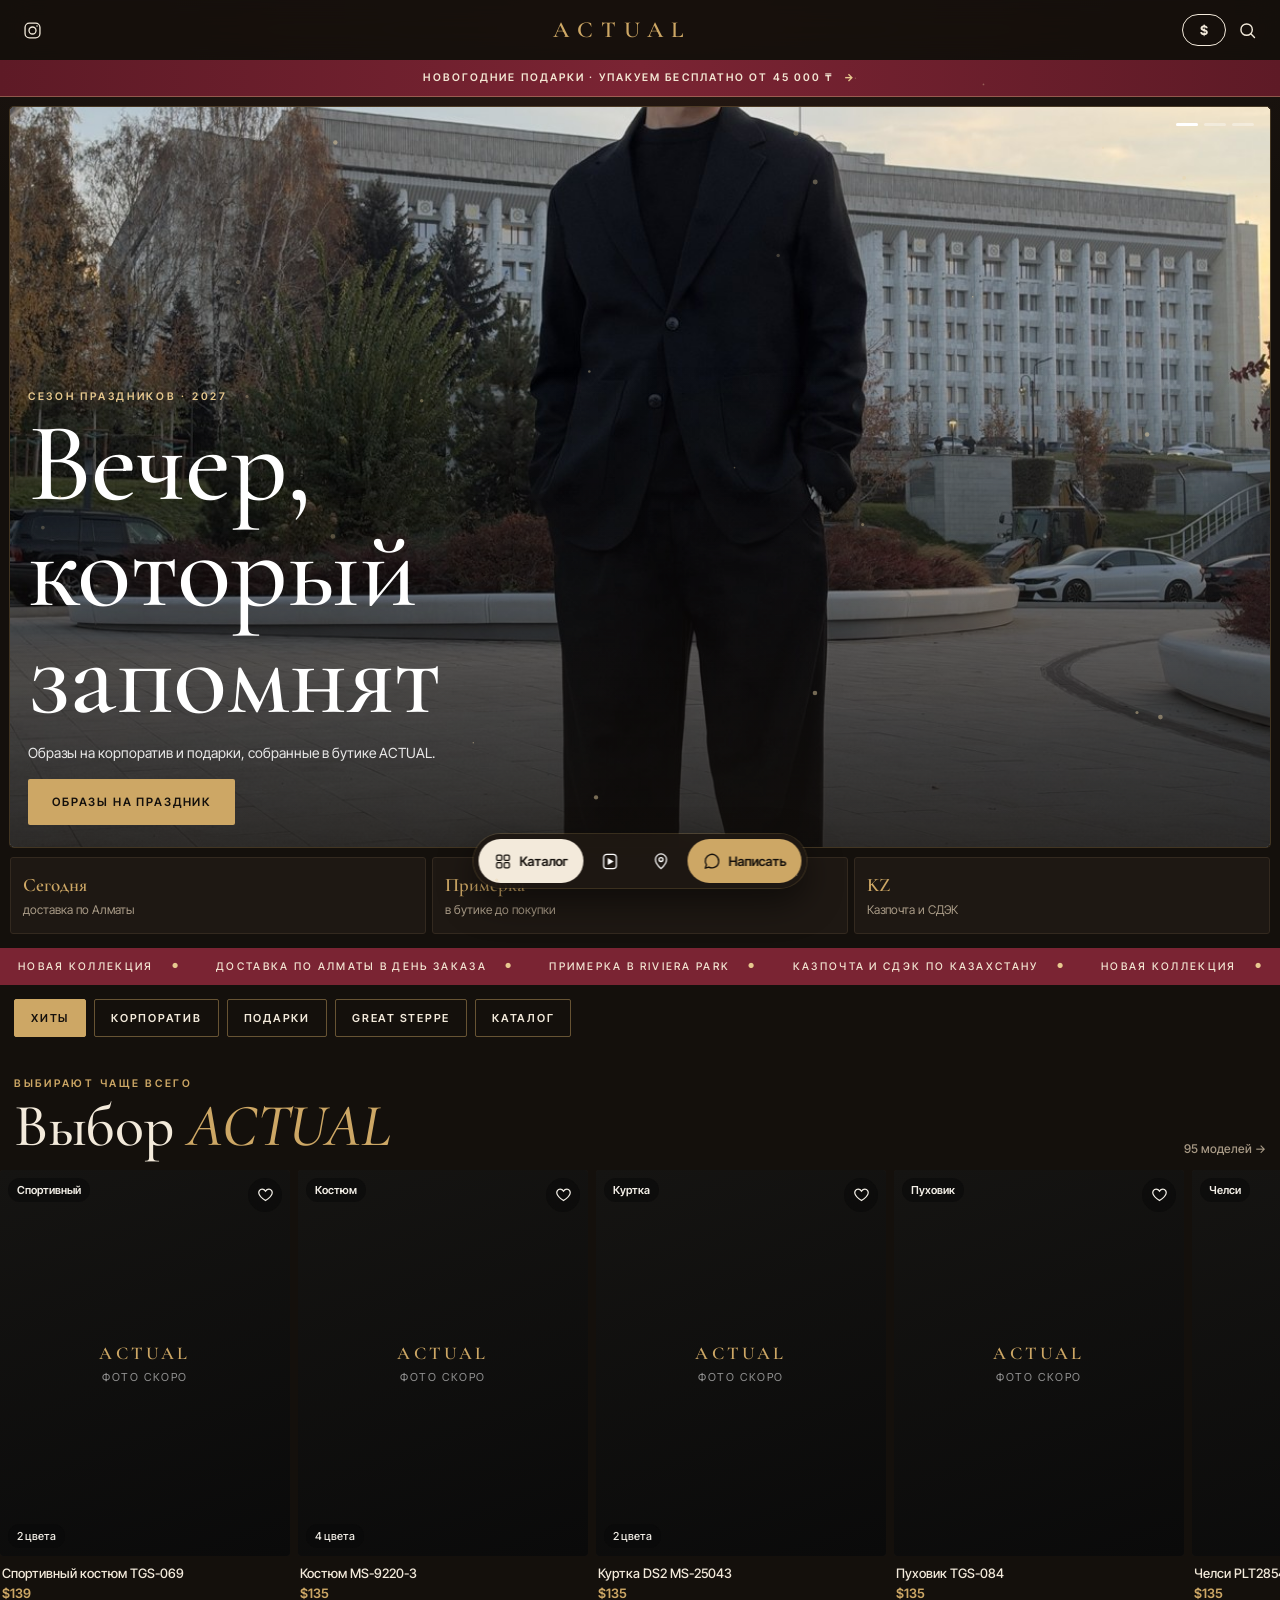
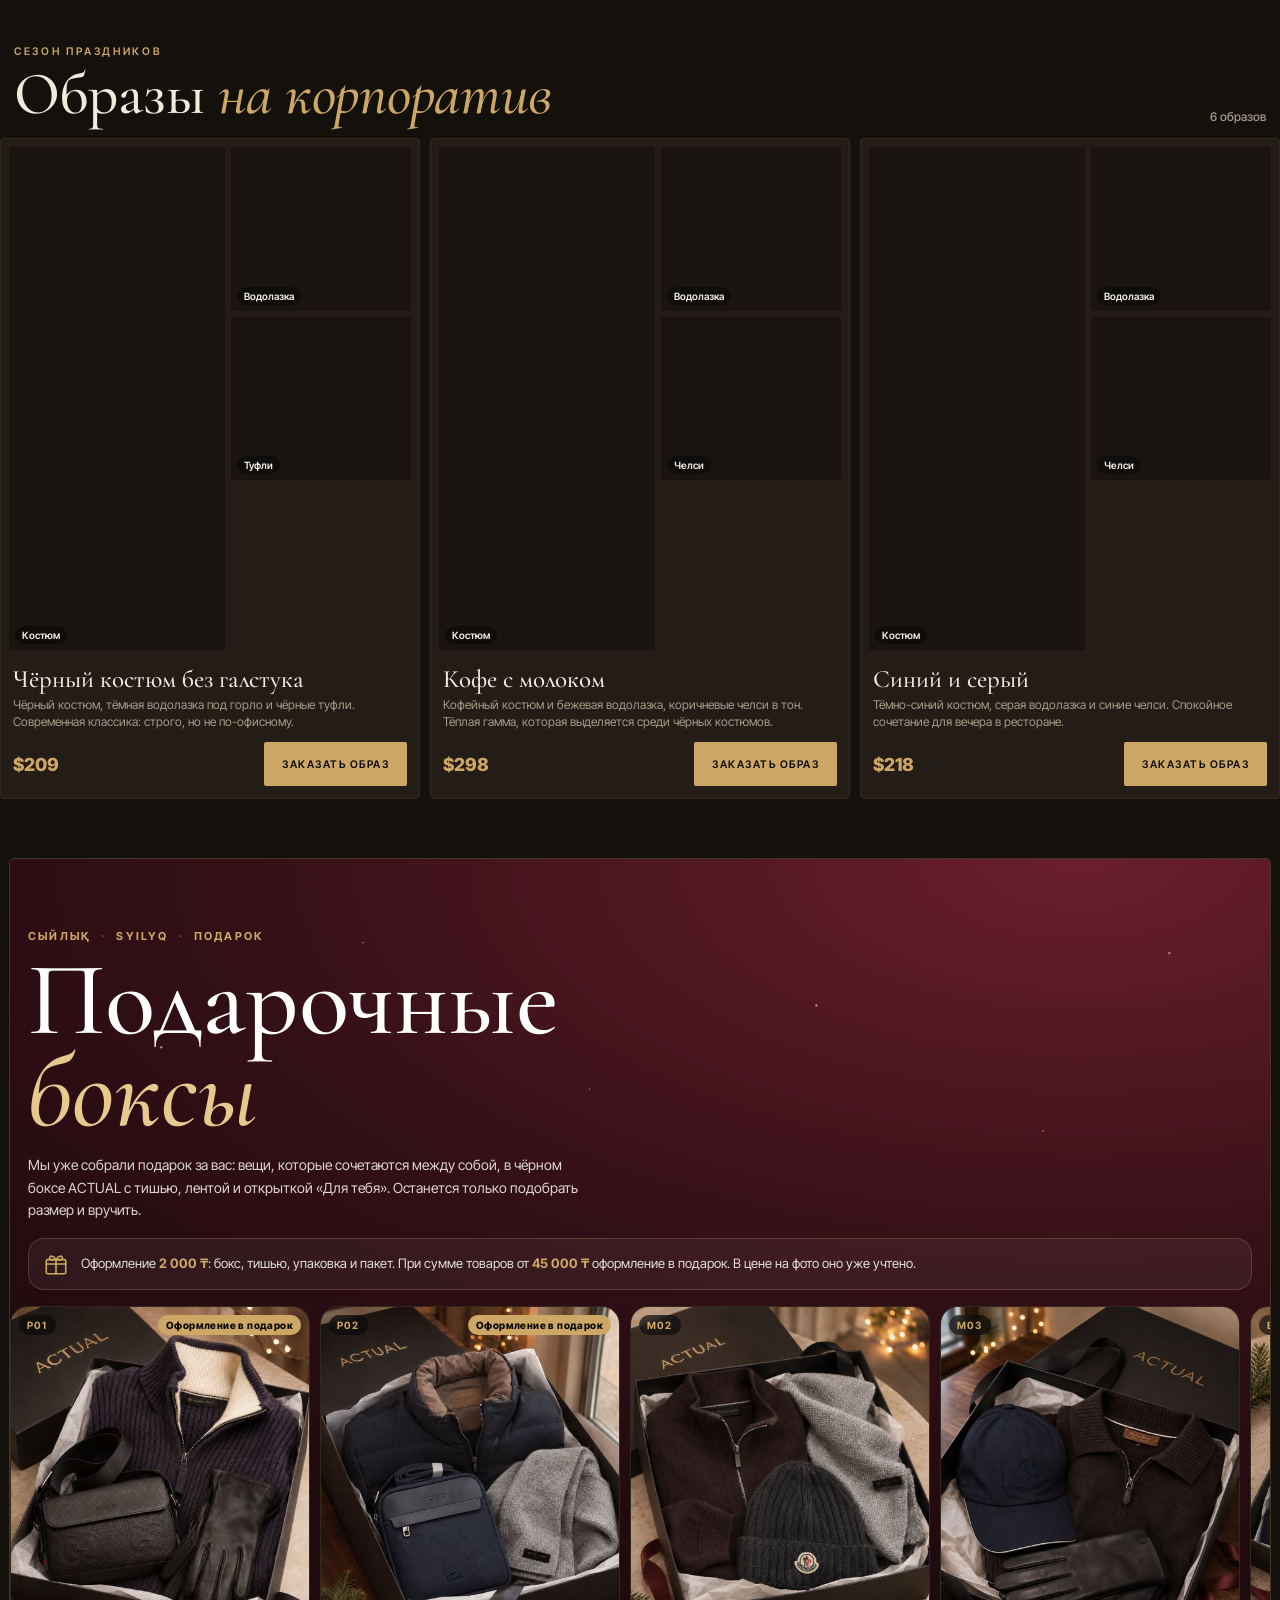
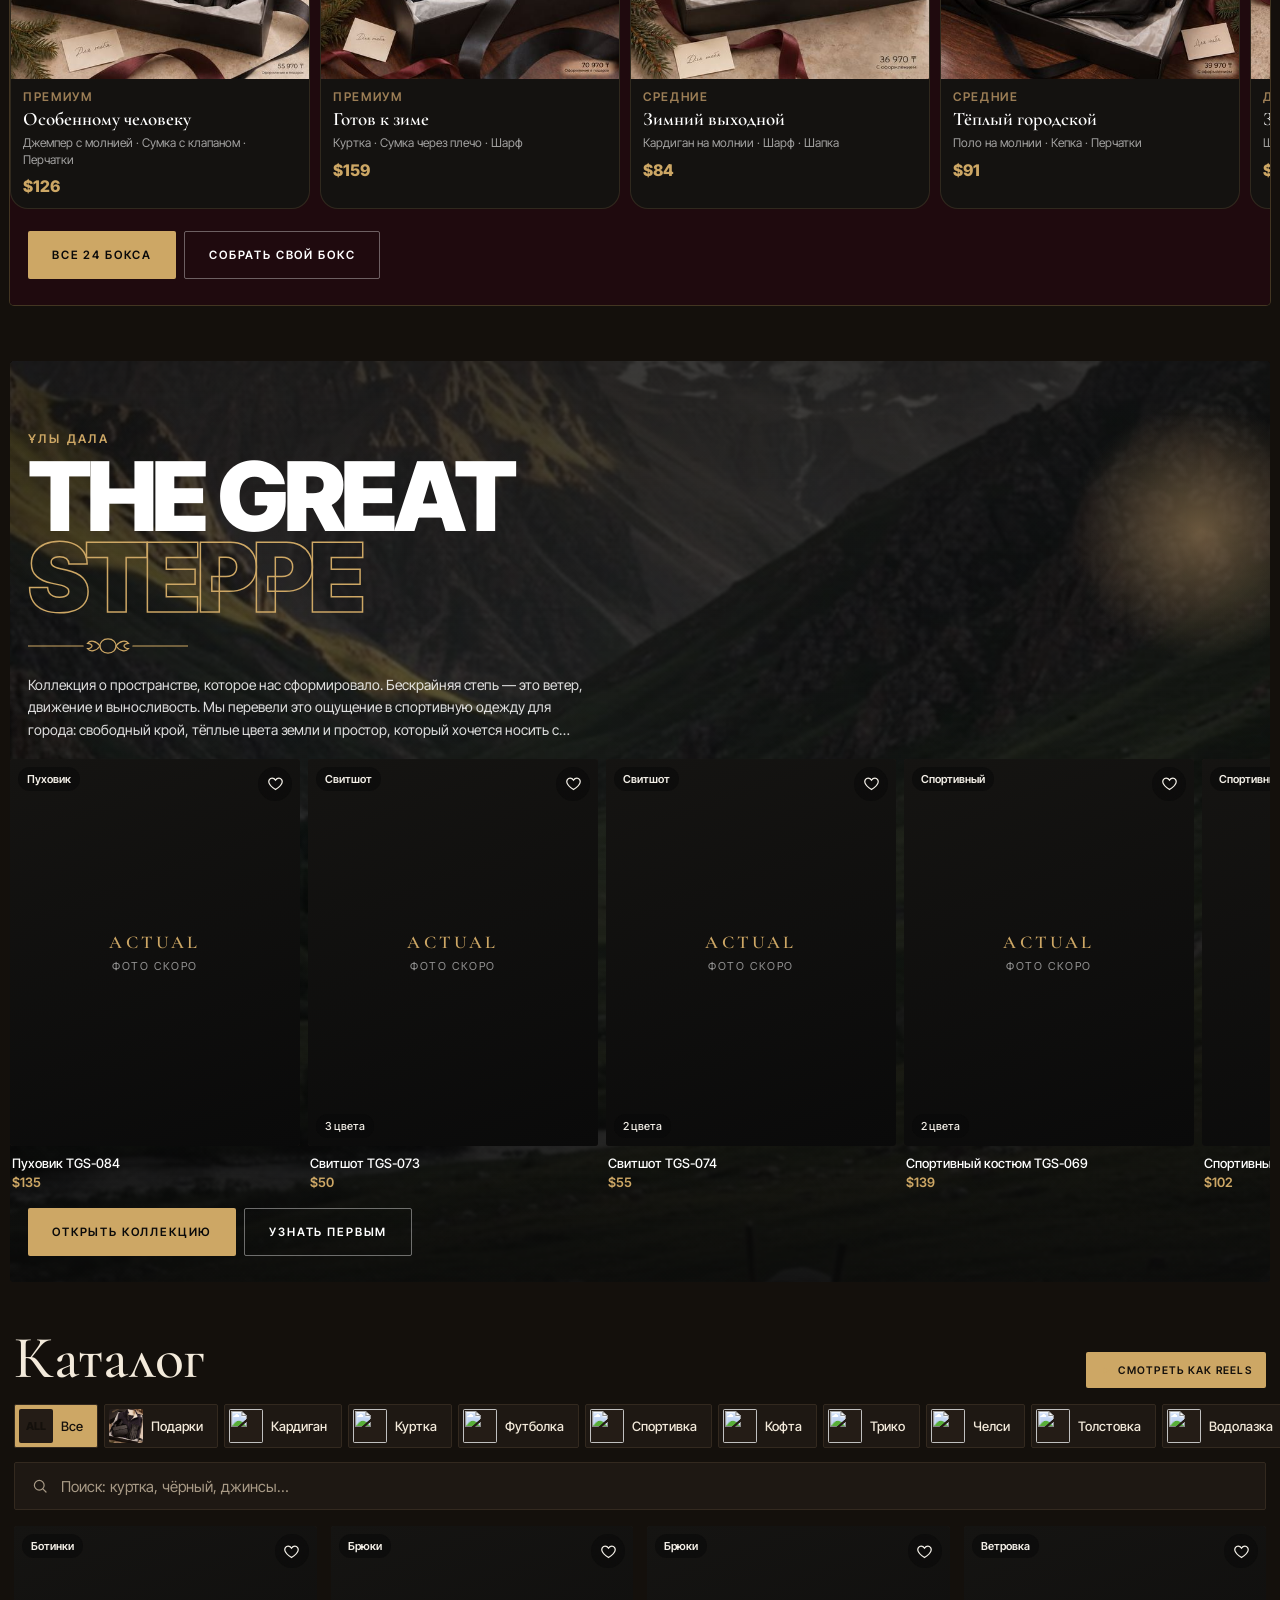
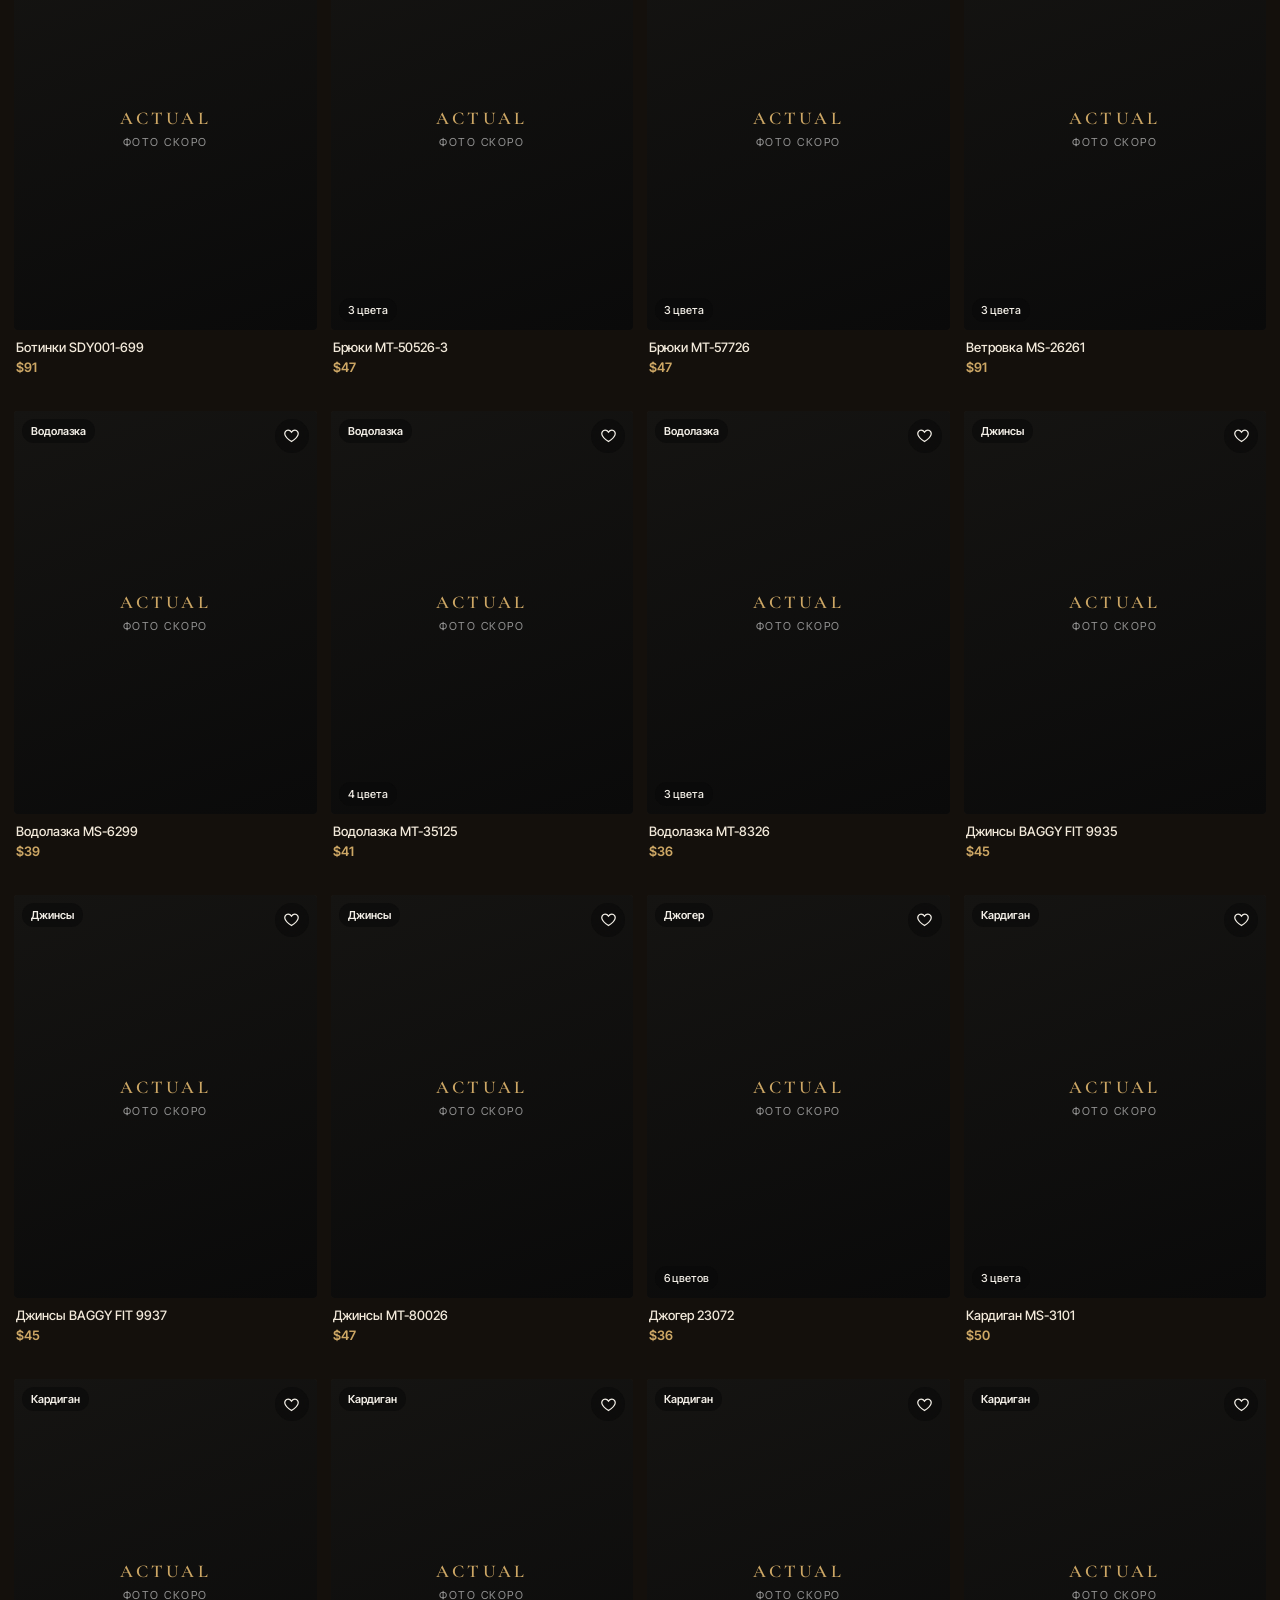
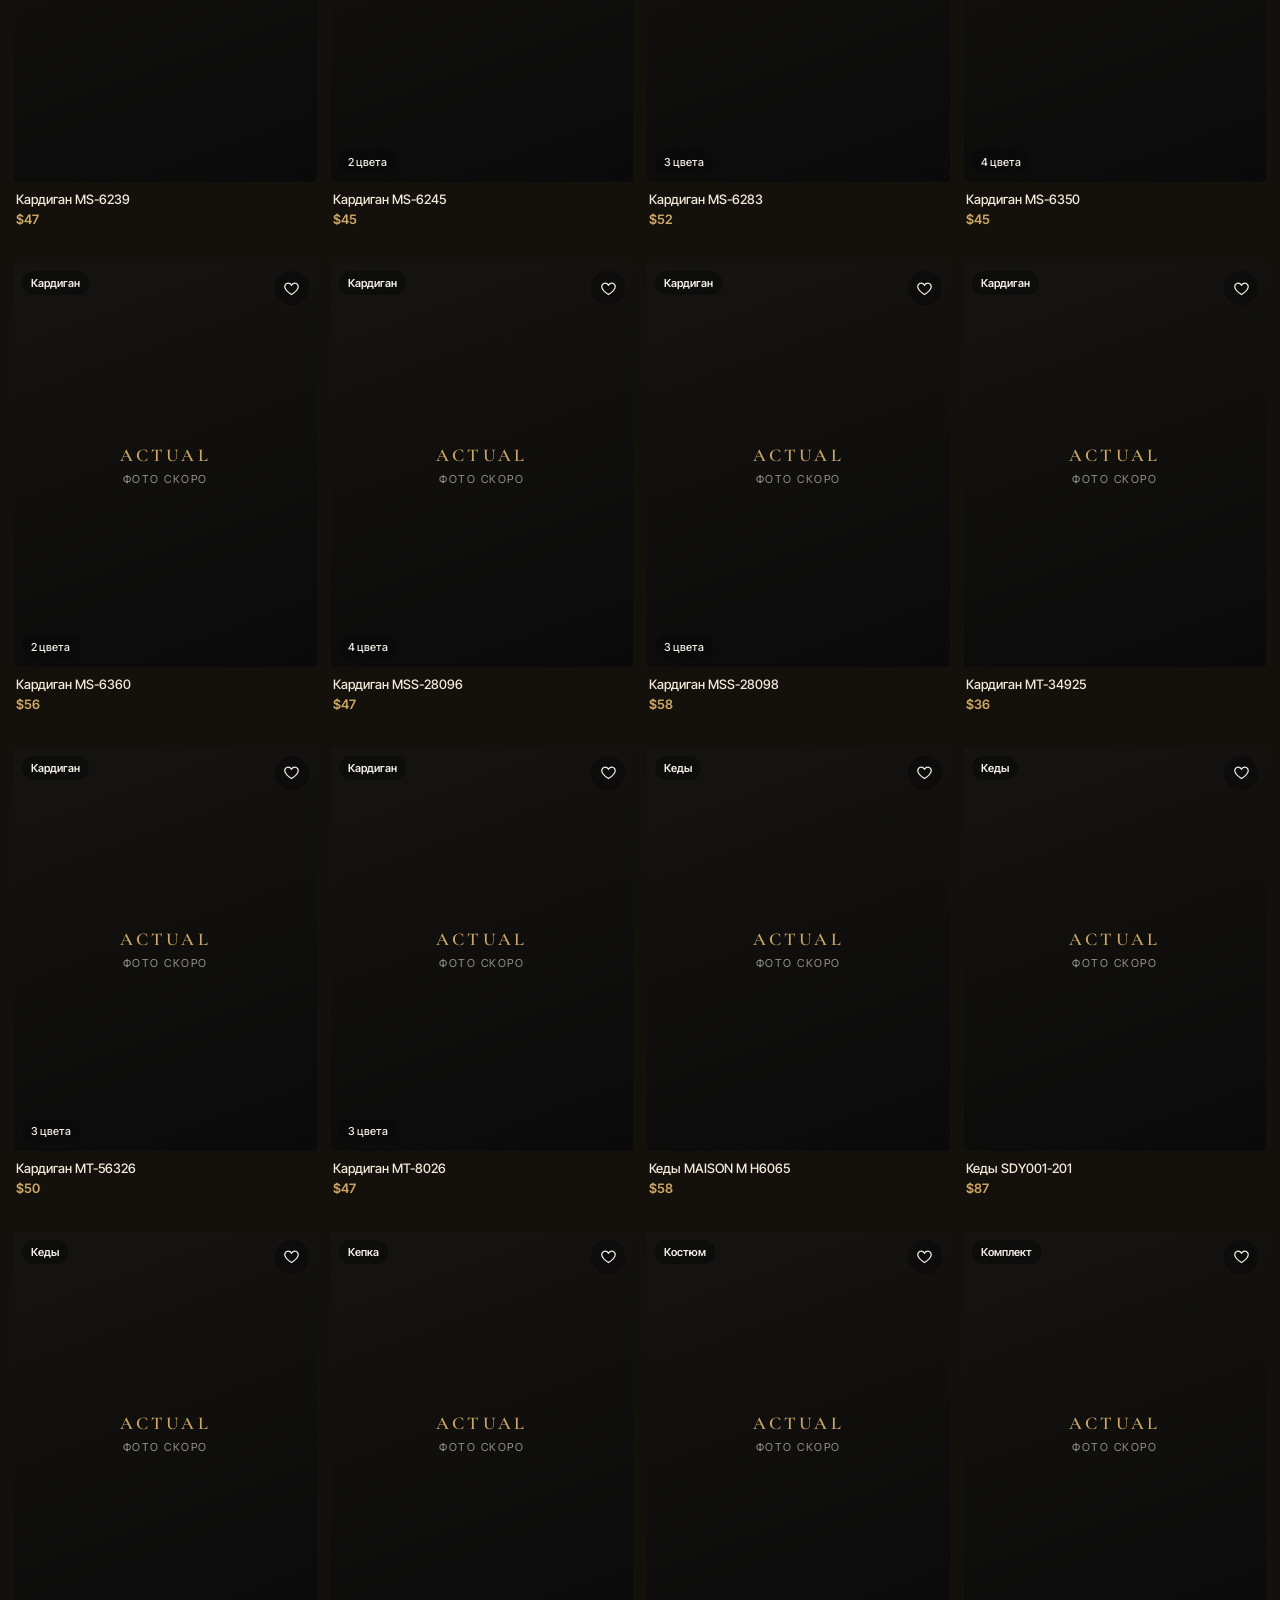
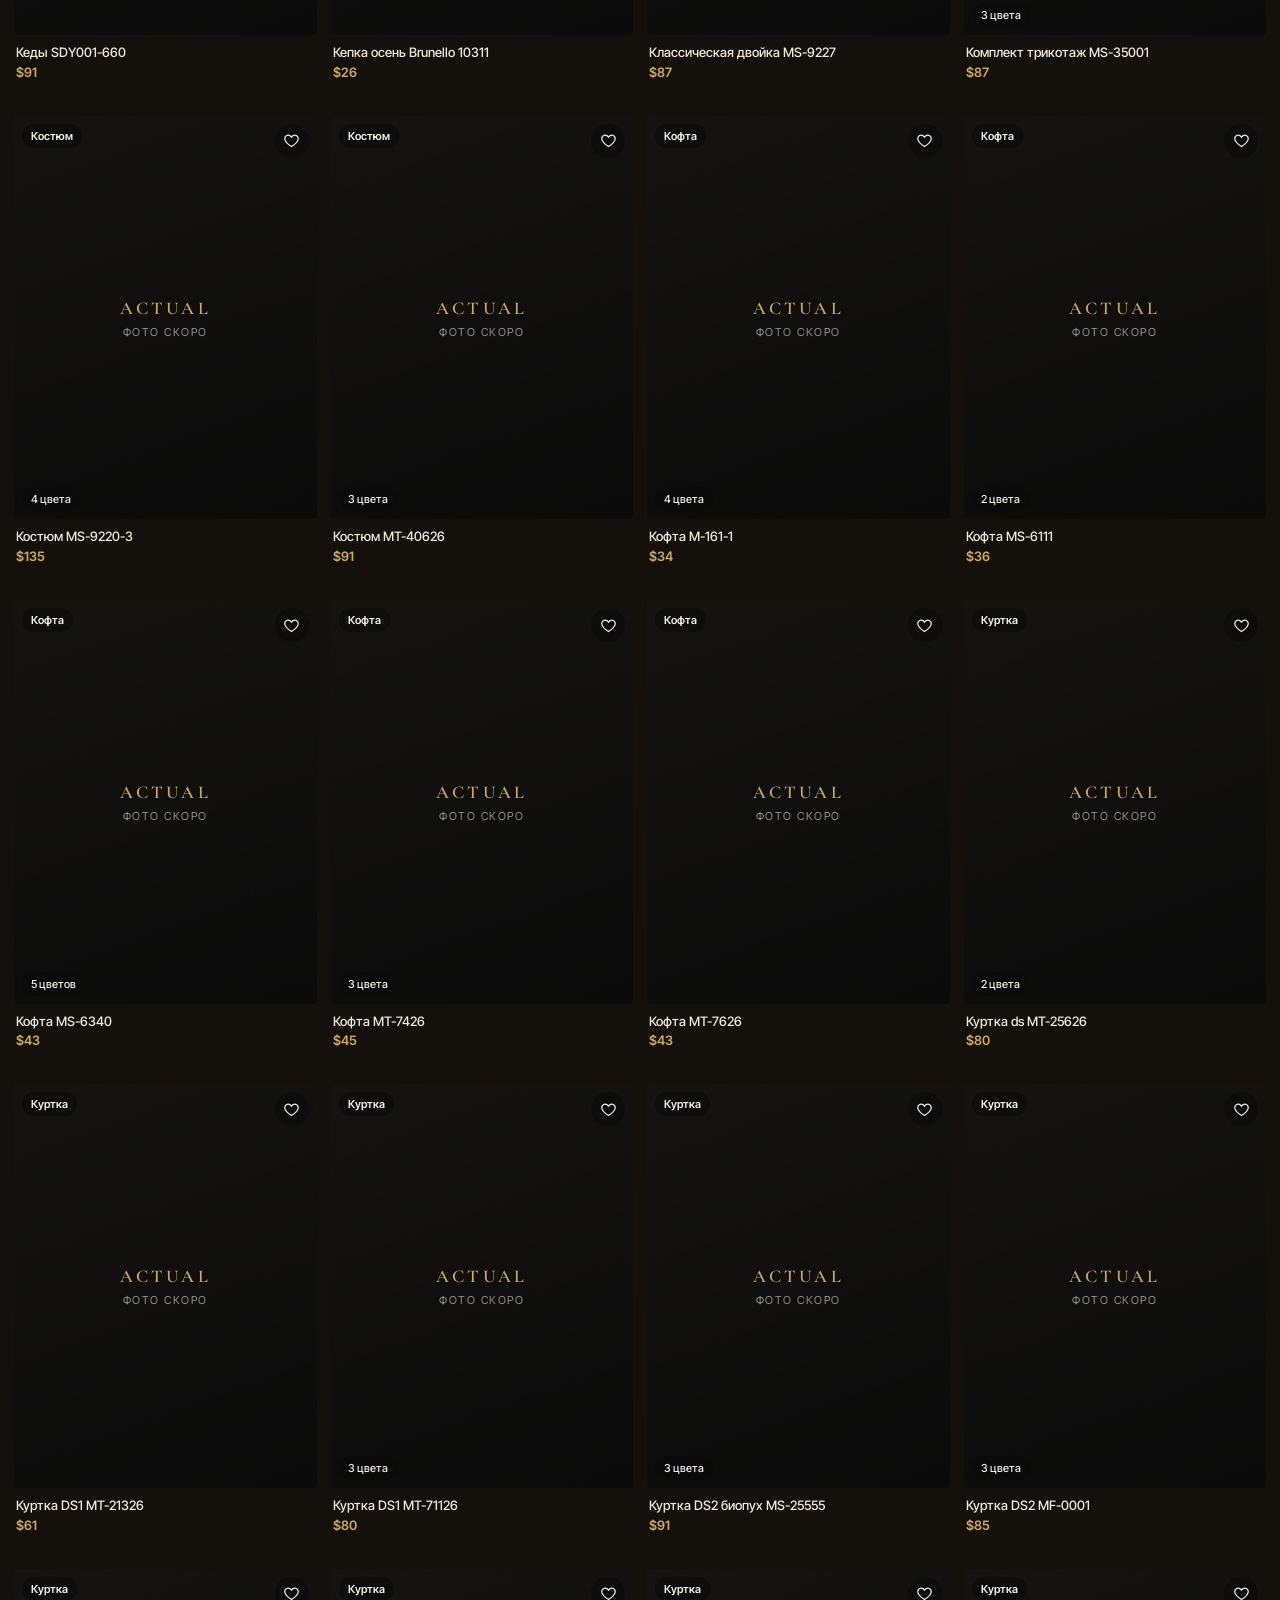
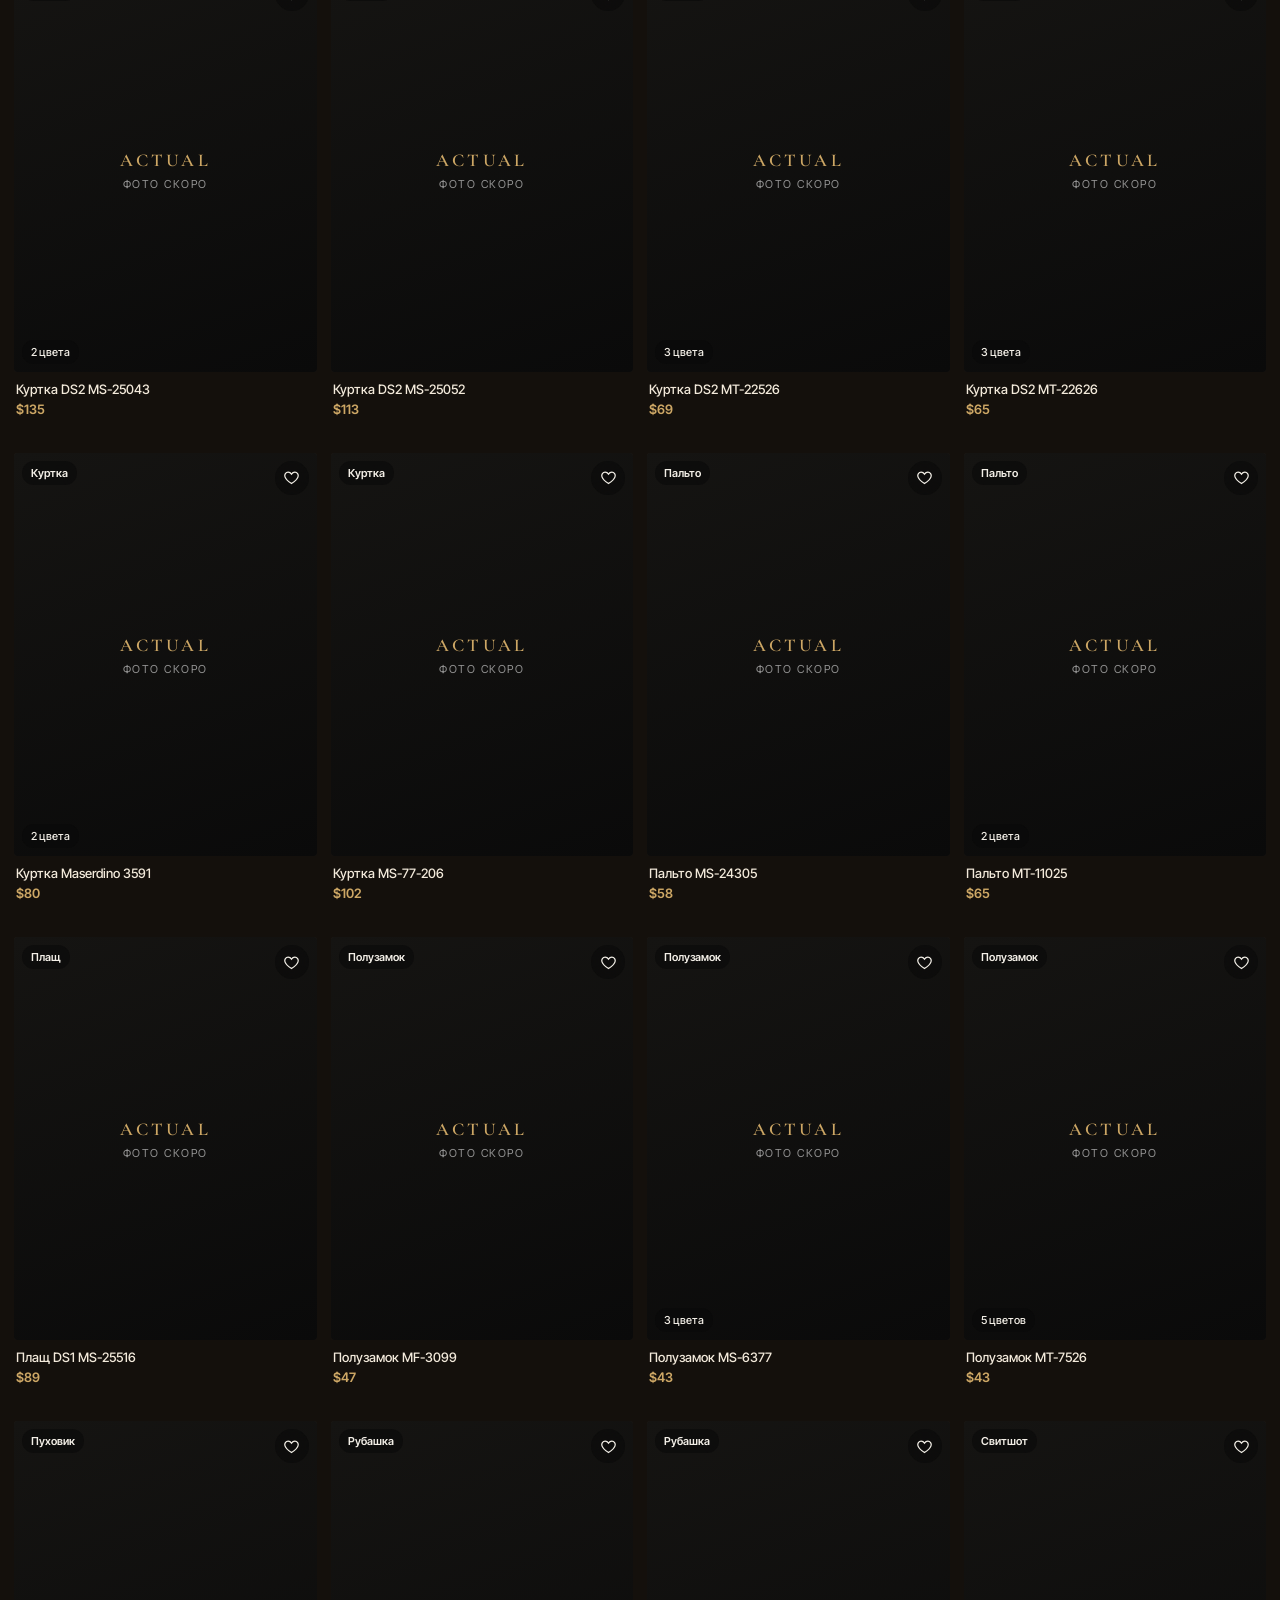
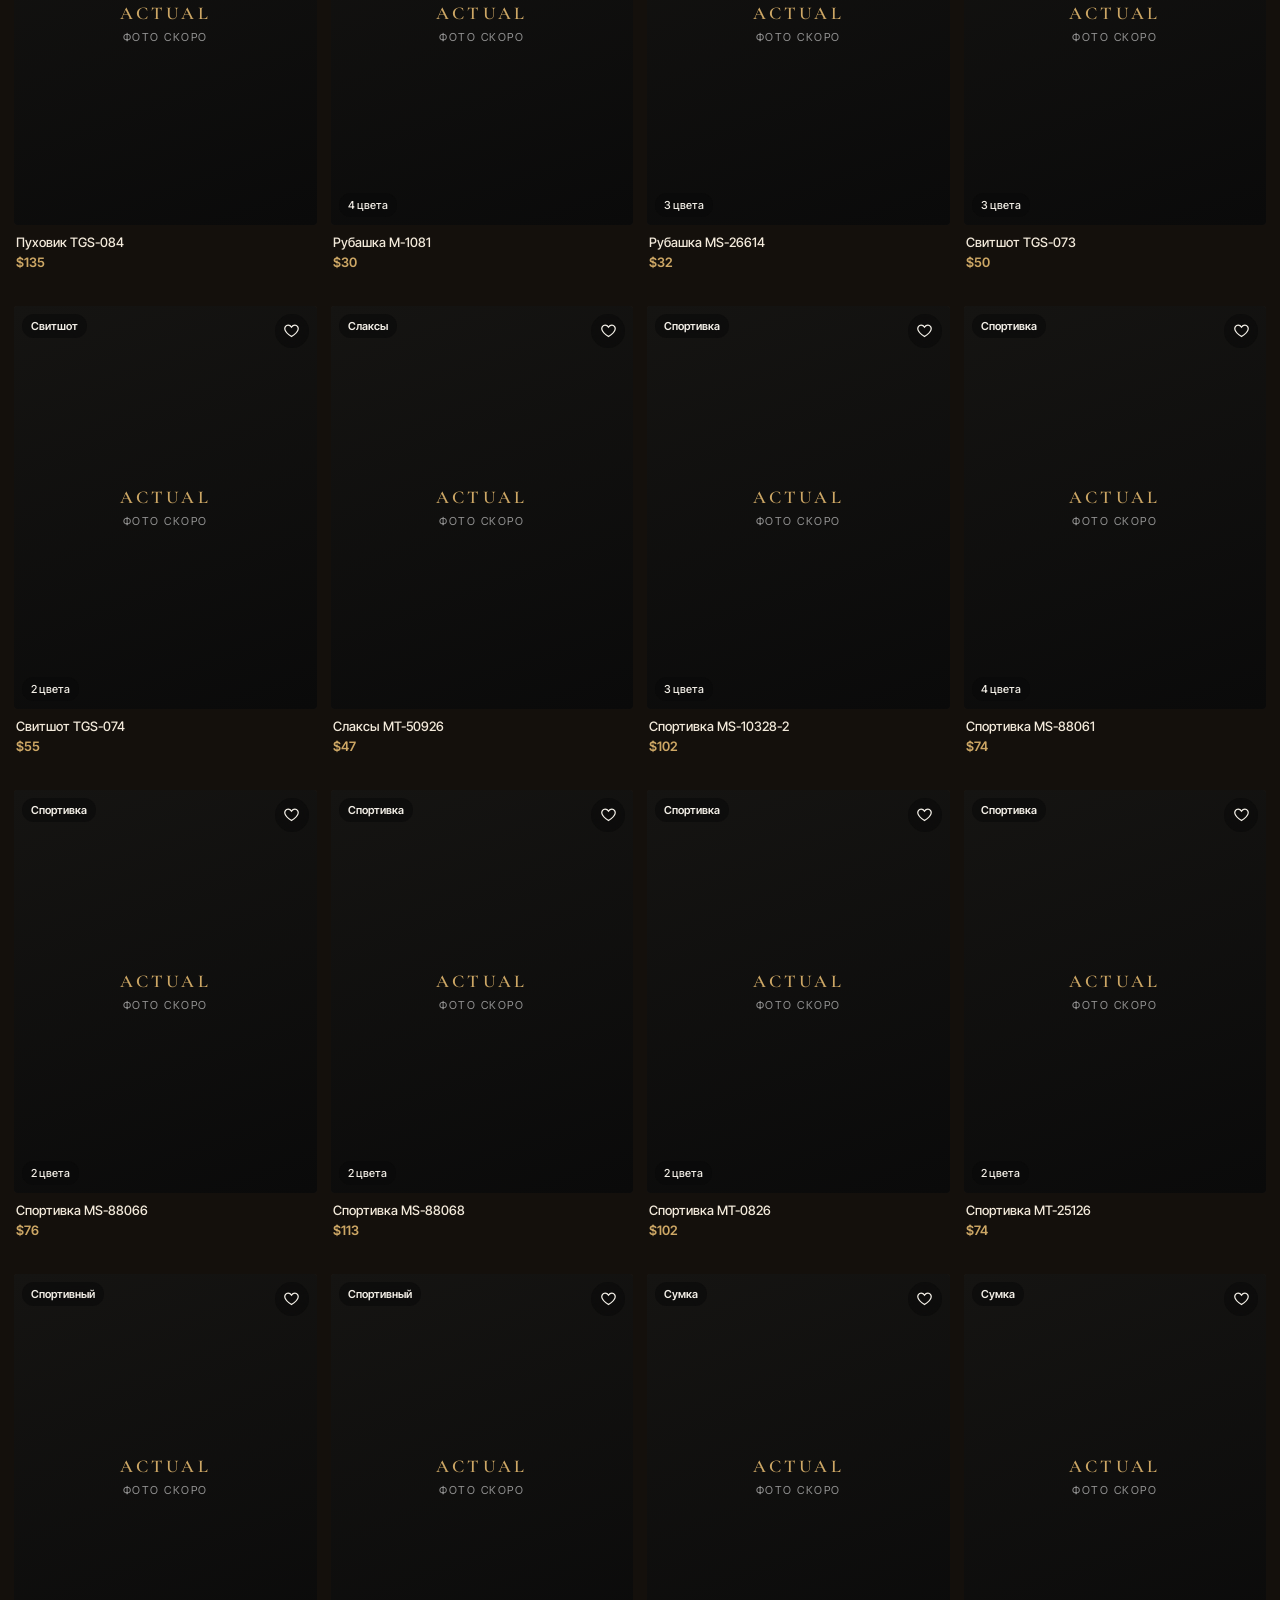
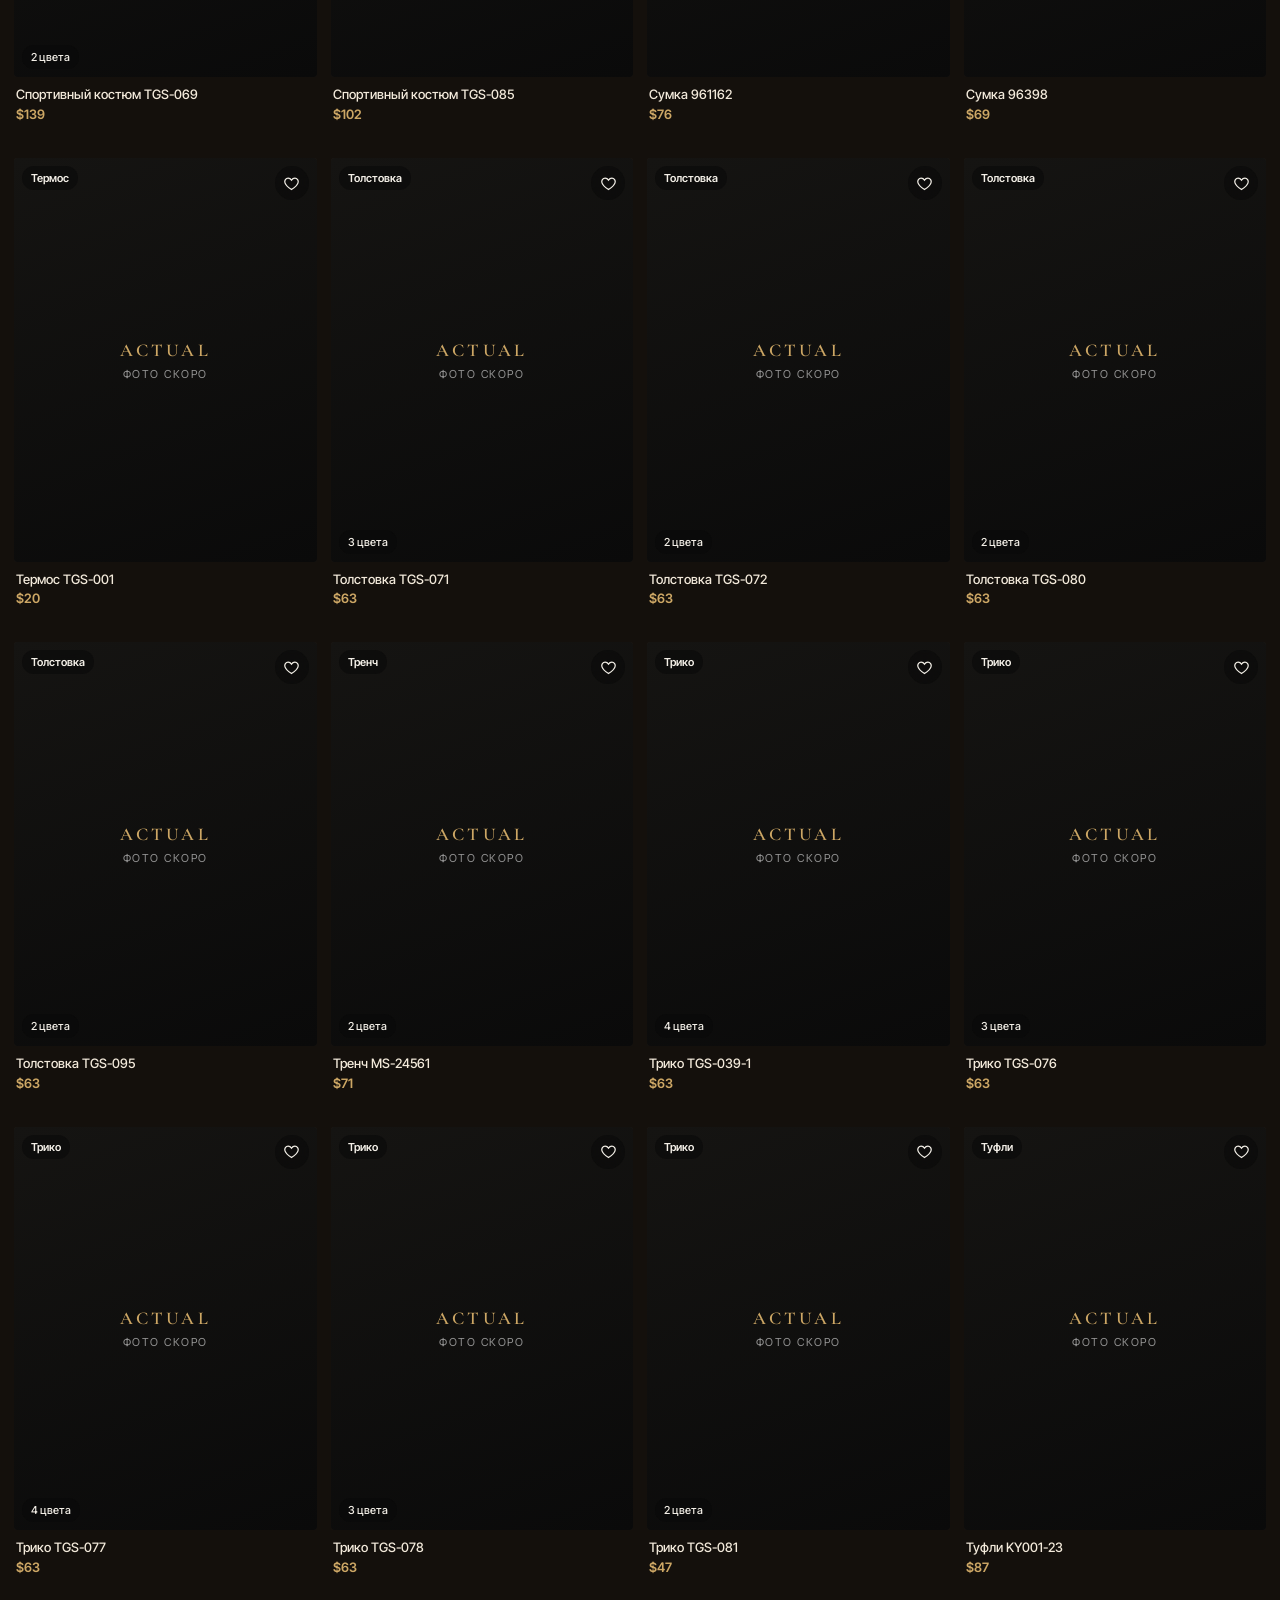
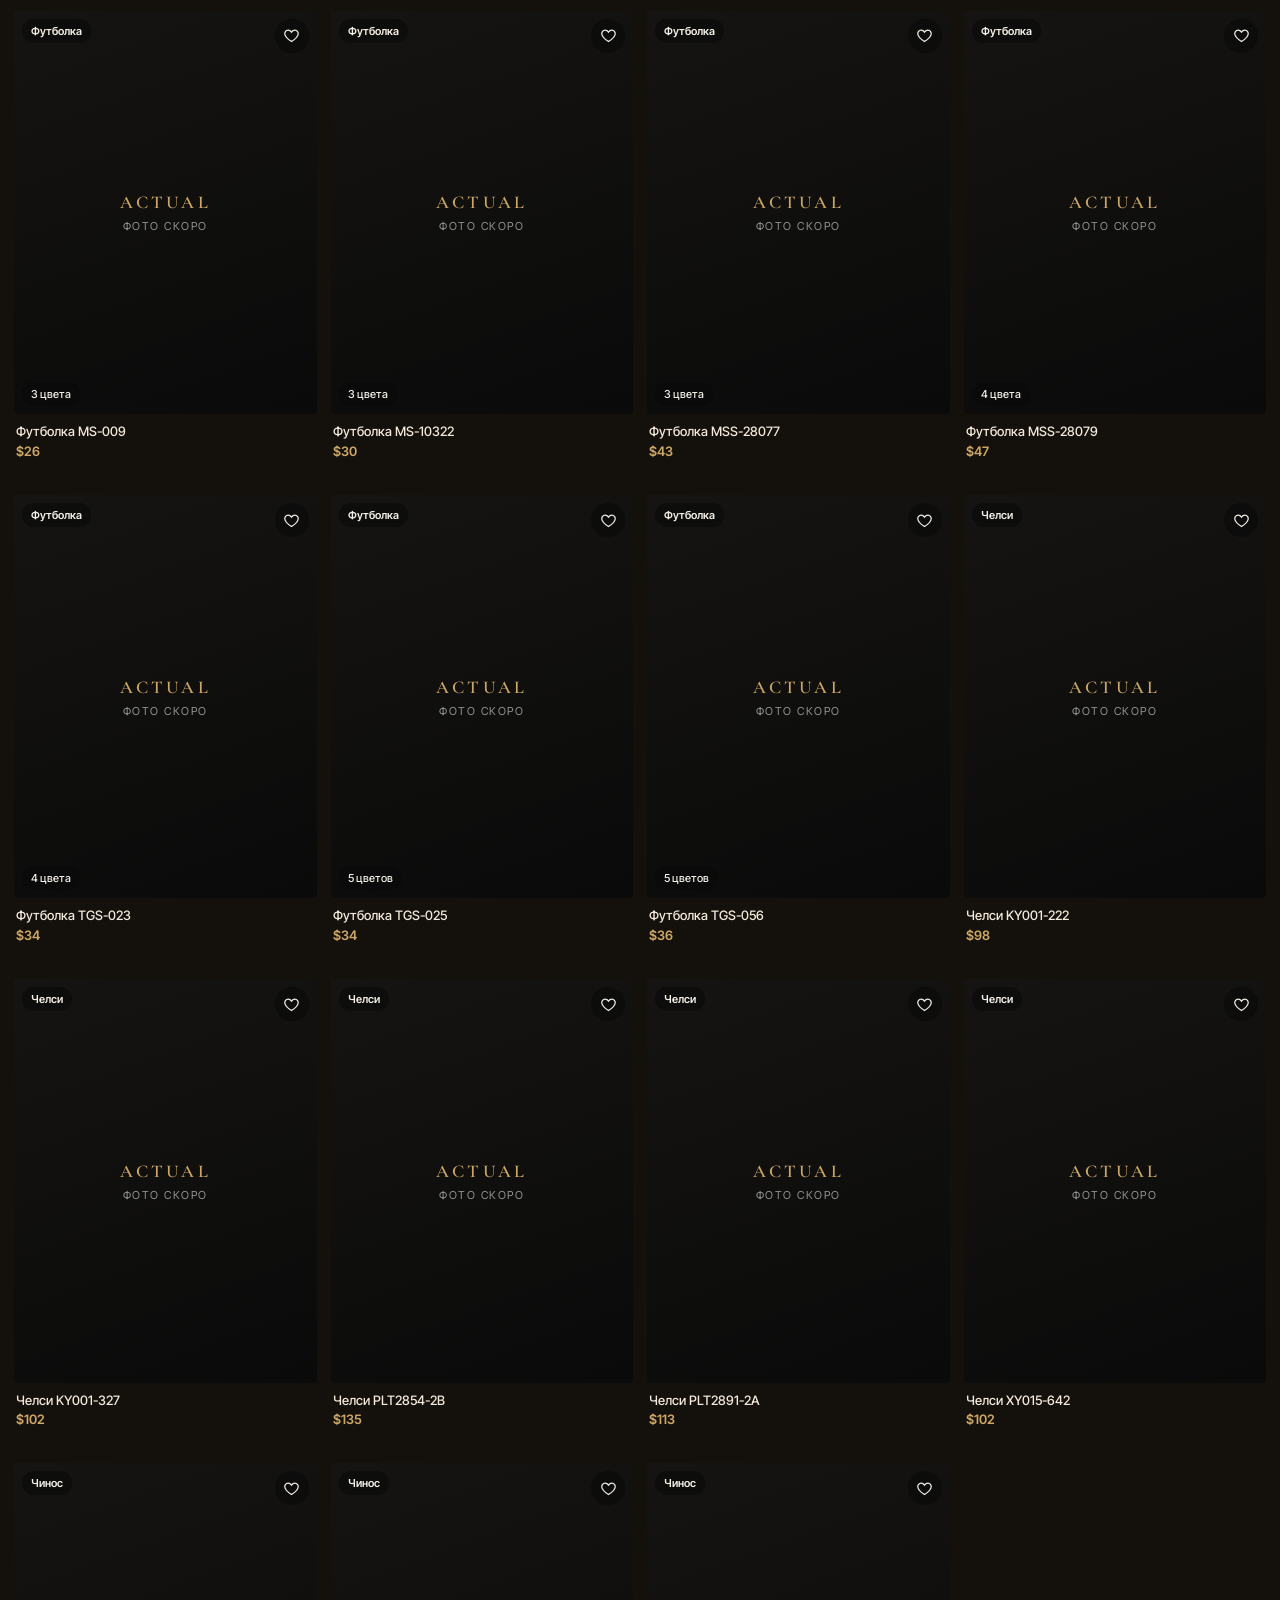
==== commit c01f0112: "Обновление каталога 2026-11-28 19:45" ====
--- a/index.html
+++ b/index.html
@@ -715,7 +715,7 @@
 /* Новогодний снег: лёгкий, не мешает нажатиям, пауза в фоне */
 if (NY_ON) { document.body.classList.add("ny"); if (!matchMedia("(prefers-reduced-motion: reduce)").matches) { const cv = document.createElement("canvas"); cv.id = "snow"; document.body.appendChild(cv); const cx = cv.getContext("2d"); let W, H, F = []; const rs = () => { const d = Math.min(devicePixelRatio || 1, 2); W = innerWidth; H = innerHeight; cv.width = W * d; cv.height = H * d; cx.setTransform(d, 0, 0, d, 0, 0); const n = Math.round(Math.min(28, W * H / 30000)); F = Array.from({ length: n }, () => ({ x: Math.random() * W, y: Math.random() * H, r: .6 + Math.random() * 1.9, v: .25 + Math.random() * .7, w: Math.random() * 6.28, o: .35 + Math.random() * .5 })); }; rs(); addEventListener("resize", rs); const tick = () => { if (!document.hidden) { cx.clearRect(0, 0, W, H); for (const f of F) { f.y += f.v; f.w += .012; f.x += Math.sin(f.w) * .35; if (f.y > H + 4) { f.y = -4; f.x = Math.random() * W; } cx.globalAlpha = f.o; cx.fillStyle = "#E9D3A6"; cx.beginPath(); cx.arc(f.x, f.y, f.r, 0, 6.283); cx.fill(); } } requestAnimationFrame(tick); }; tick(); } }
 /* ПОДАРОЧНЫЕ БОКСЫ: составы и цены из каталога бутика (этикетки + Paloma, 18.11.2026). Оформление 2 000 ₸, при сумме товаров от 45 000 ₸ — в подарок. */
-const BOXSTOCK = (() => { try { return {"ok":true,"date":"2026-11-28 19:30","items":{"hatN":{"q":5,"price":6990,"sizes":{}},"scarf":{"q":2,"price":9990,"sizes":{}},"socks":{"q":5,"price":2990,"sizes":{}},"jmpG":{"q":5,"price":19990,"sizes":{"M":1,"L":1,"XL":2,"XXL":1}},"poloB":{"q":4,"price":14990,"sizes":{"M":1,"L":1,"XL":2}},"glov":{"q":6,"price":8990,"sizes":{"M":2,"M-L":1,"XL-2XL":3}},"poloO":{"q":9,"price":15990,"sizes":{"M":2,"L":2,"XL":3,"XXL":2}},"capN":{"q":4,"price":8990,"sizes":{}},"capBr":{"q":4,"price":8990,"sizes":{}},"capO":{"q":4,"price":8990,"sizes":{}},"shirt":{"q":3,"price":12990,"sizes":{"M":2,"L":0,"XL":0,"XXL":1}},"bagS":{"q":7,"price":10990,"sizes":{}},"hatB":{"q":0,"price":9990,"sizes":{}},"turtle":{"q":4,"price":16990,"sizes":{"M":1,"L":1,"XL":2}},"card":{"q":8,"price":17990,"sizes":{"M":1,"L":4,"XL":2,"XXL":1}},"hatG":{"q":3,"price":6990,"sizes":{}},"poloZ":{"q":6,"price":19990,"sizes":{"M":2,"L":1,"XL":2,"XXL":1}},"bagF":{"q":1,"price":25990,"sizes":{}},"jmpZ":{"q":6,"price":20990,"sizes":{"M":0,"L":4,"XL":2}},"jkt":{"q":9,"price":49990,"sizes":{"M":3,"L":1,"XL":2,"XXL":3}},"bagT":{"q":6,"price":15990,"sizes":{}},"bagT2":{"q":2,"price":11990,"sizes":{}},"tieR":{"q":2,"price":5990,"sizes":{}},"tieG":{"q":2,"price":5990,"sizes":{}}}}; } catch (e) { return { ok: false }; } })();
+const BOXSTOCK = (() => { try { return {"ok":true,"date":"2026-11-28 19:45","items":{"hatN":{"q":5,"price":6990,"sizes":{}},"scarf":{"q":2,"price":9990,"sizes":{}},"socks":{"q":5,"price":2990,"sizes":{}},"jmpG":{"q":5,"price":19990,"sizes":{"M":1,"L":1,"XL":2,"XXL":1}},"poloB":{"q":4,"price":14990,"sizes":{"M":1,"L":1,"XL":2}},"glov":{"q":6,"price":8990,"sizes":{"M":2,"M-L":1,"XL-2XL":3}},"poloO":{"q":9,"price":15990,"sizes":{"M":2,"L":2,"XL":3,"XXL":2}},"capN":{"q":4,"price":8990,"sizes":{}},"capBr":{"q":4,"price":8990,"sizes":{}},"capO":{"q":4,"price":8990,"sizes":{}},"shirt":{"q":3,"price":12990,"sizes":{"M":2,"L":0,"XL":0,"XXL":1}},"bagS":{"q":7,"price":10990,"sizes":{}},"hatB":{"q":0,"price":9990,"sizes":{}},"turtle":{"q":4,"price":16990,"sizes":{"M":1,"L":1,"XL":2}},"card":{"q":8,"price":17990,"sizes":{"M":1,"L":4,"XL":2,"XXL":1}},"hatG":{"q":3,"price":6990,"sizes":{}},"poloZ":{"q":6,"price":19990,"sizes":{"M":2,"L":1,"XL":2,"XXL":1}},"bagF":{"q":1,"price":25990,"sizes":{}},"jmpZ":{"q":6,"price":20990,"sizes":{"M":0,"L":4,"XL":2}},"jkt":{"q":9,"price":49990,"sizes":{"M":3,"L":1,"XL":2,"XXL":3}},"bagT":{"q":6,"price":15990,"sizes":{}},"bagT2":{"q":2,"price":11990,"sizes":{}},"tieR":{"q":2,"price":5990,"sizes":{}},"tieG":{"q":2,"price":5990,"sizes":{}}}}; } catch (e) { return { ok: false }; } })();
 const GB_FEE = 2000, GB_FREE = 45000;
 const GB_TIERS = { B: "До 27 000 ₸", M: "Средние", P: "Премиум", O: "В офис", V: "VIP қазақ" };
 const GB_IT = {
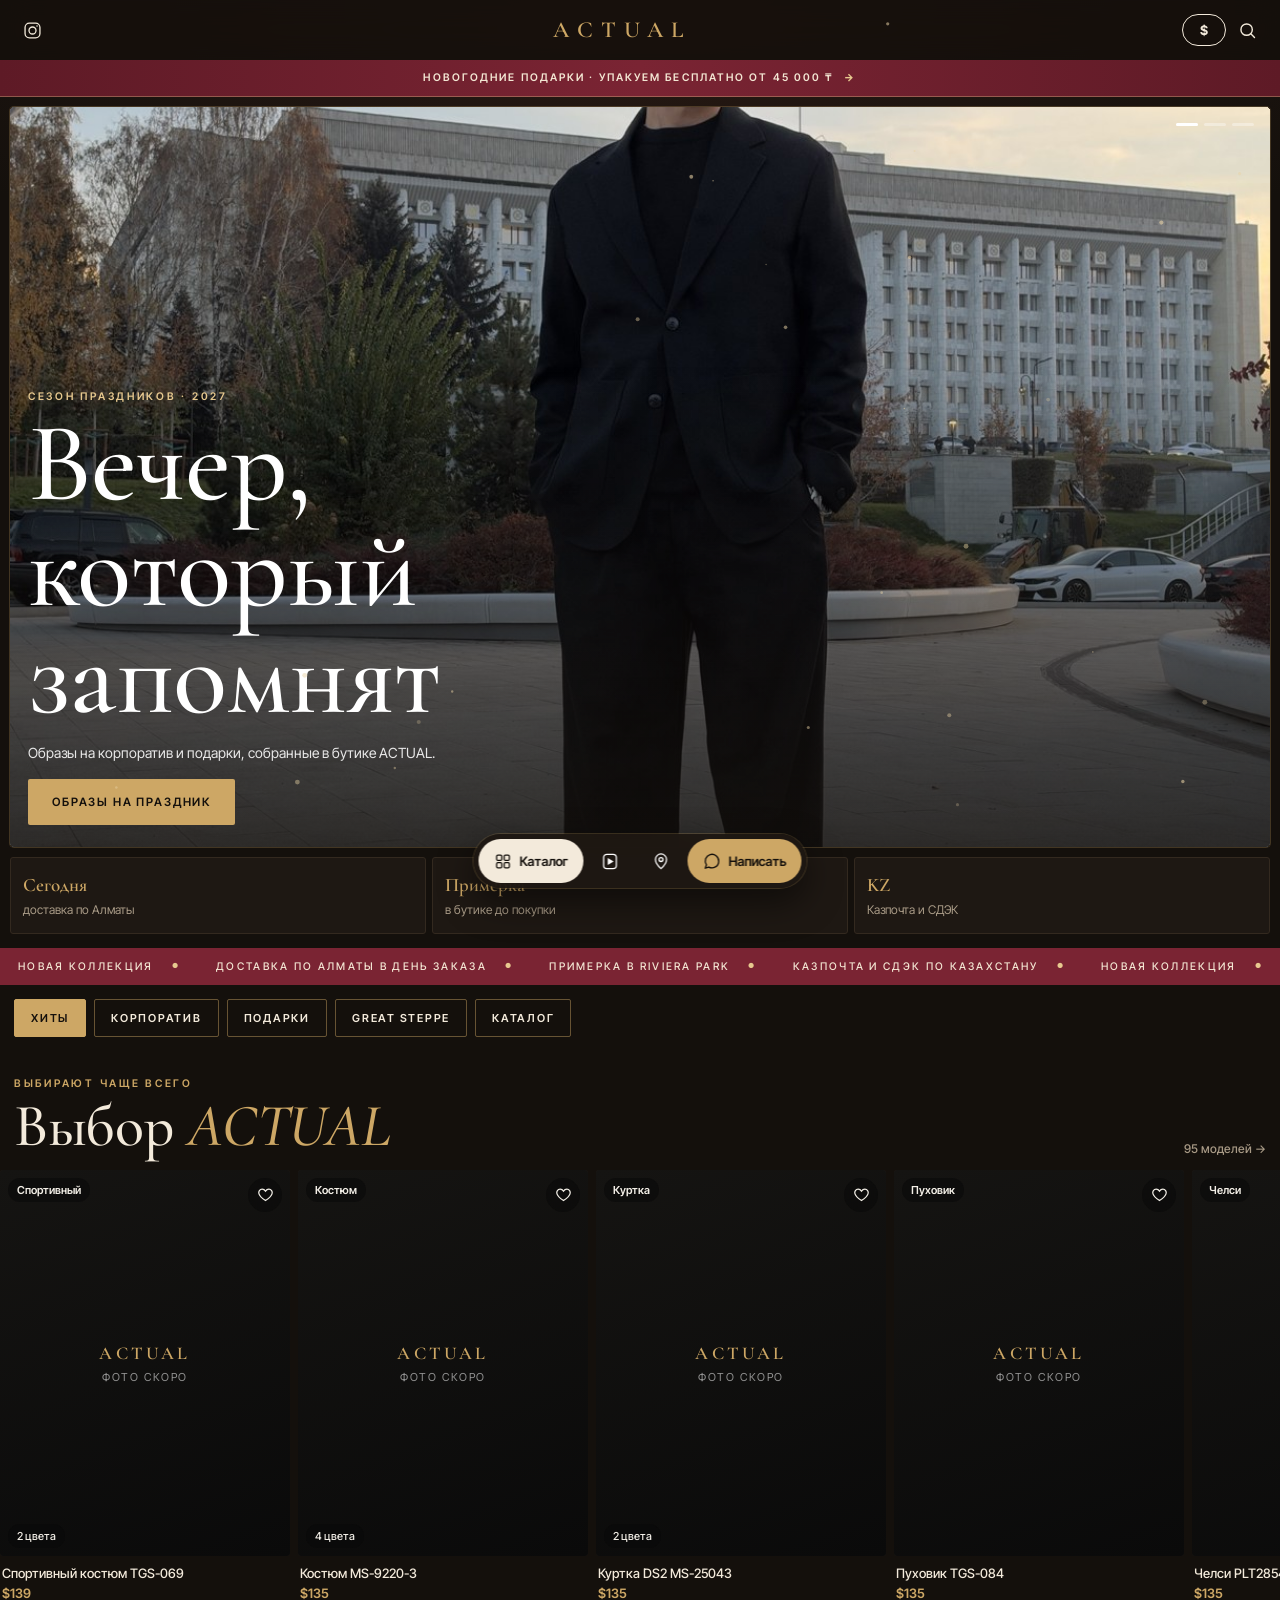
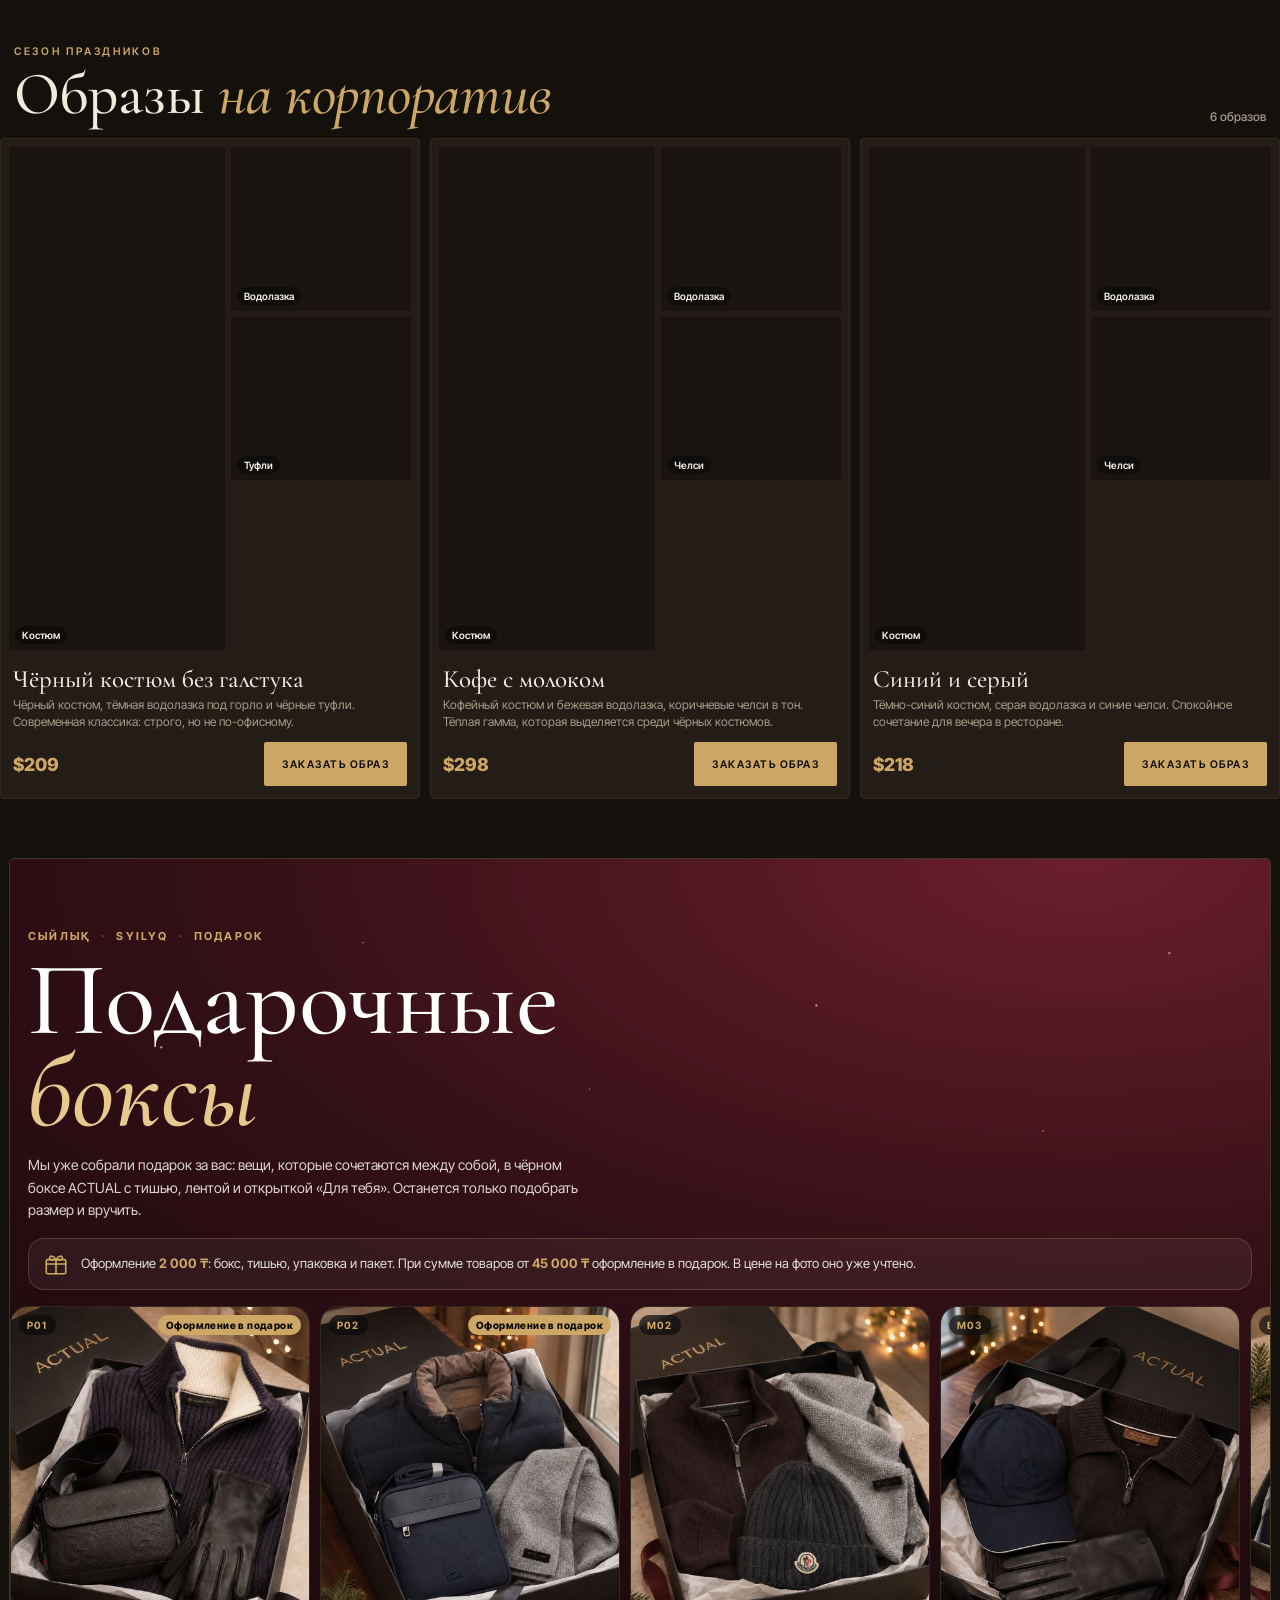
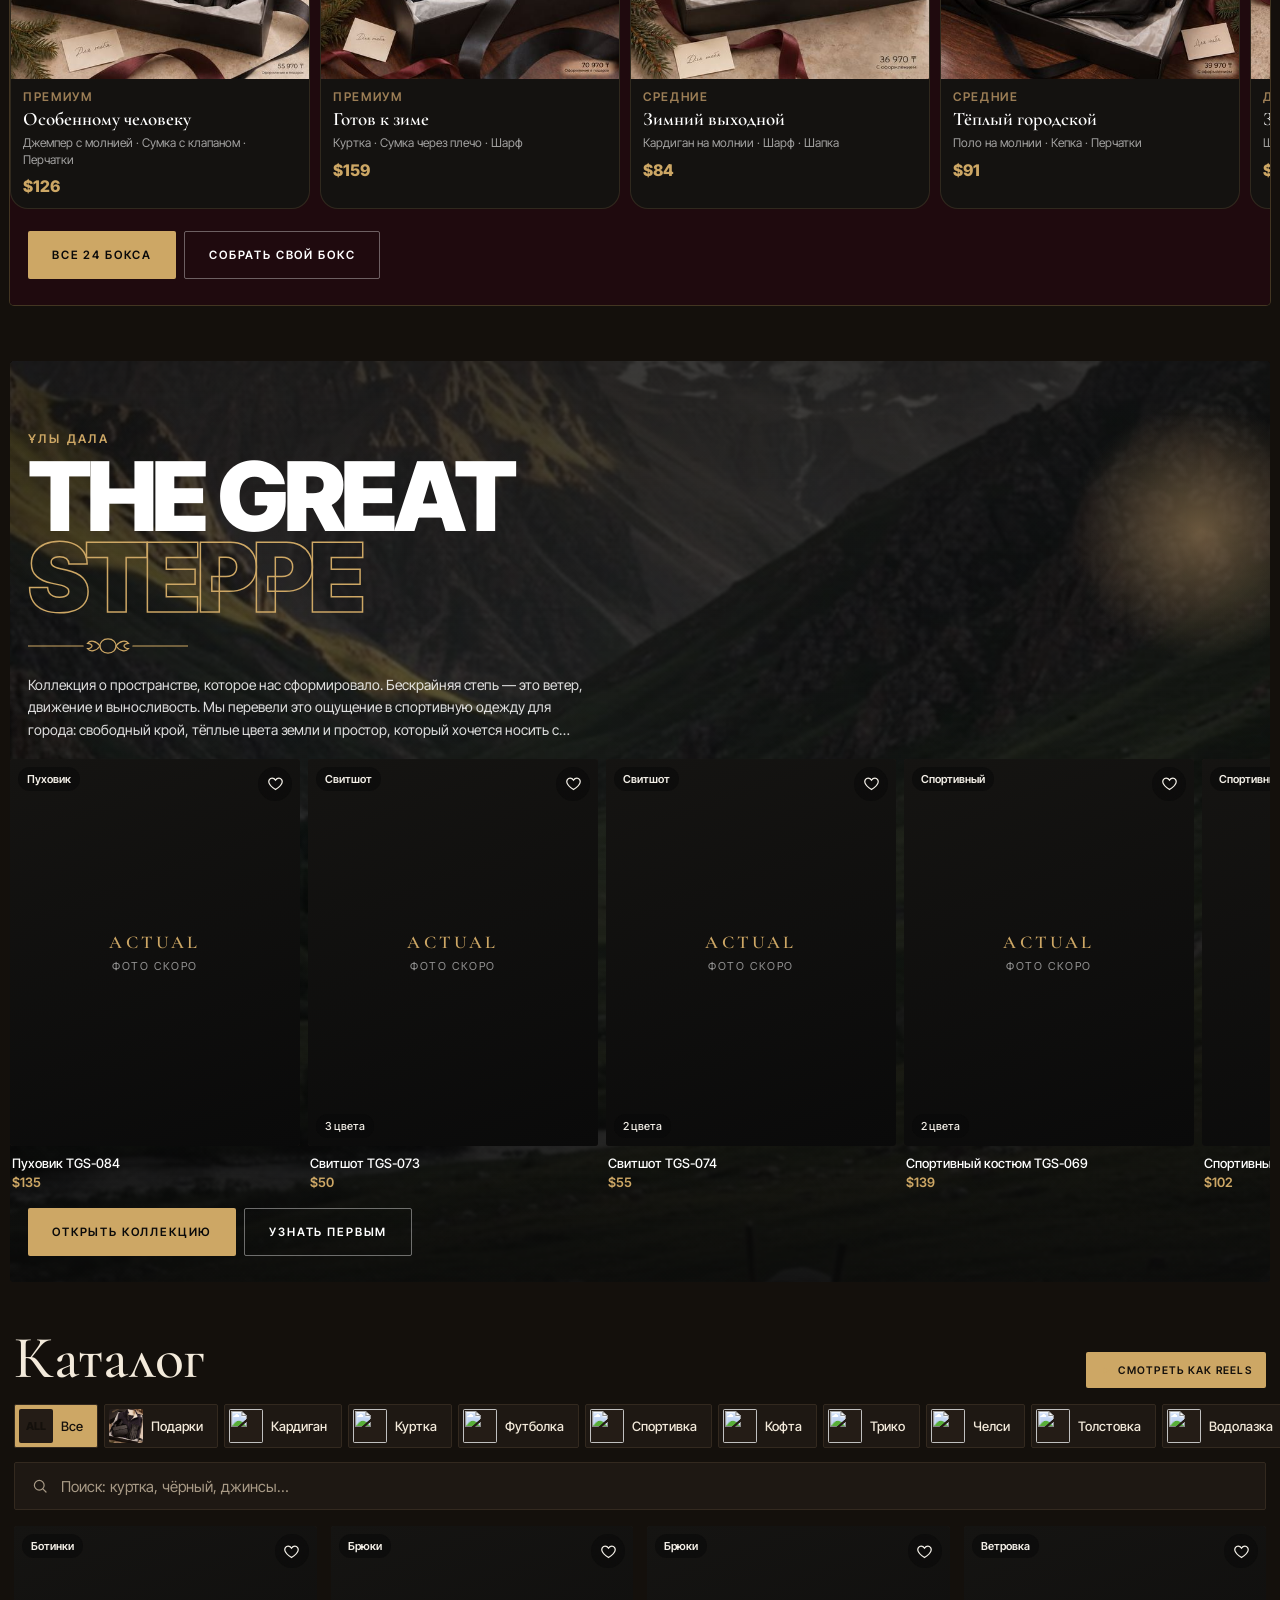
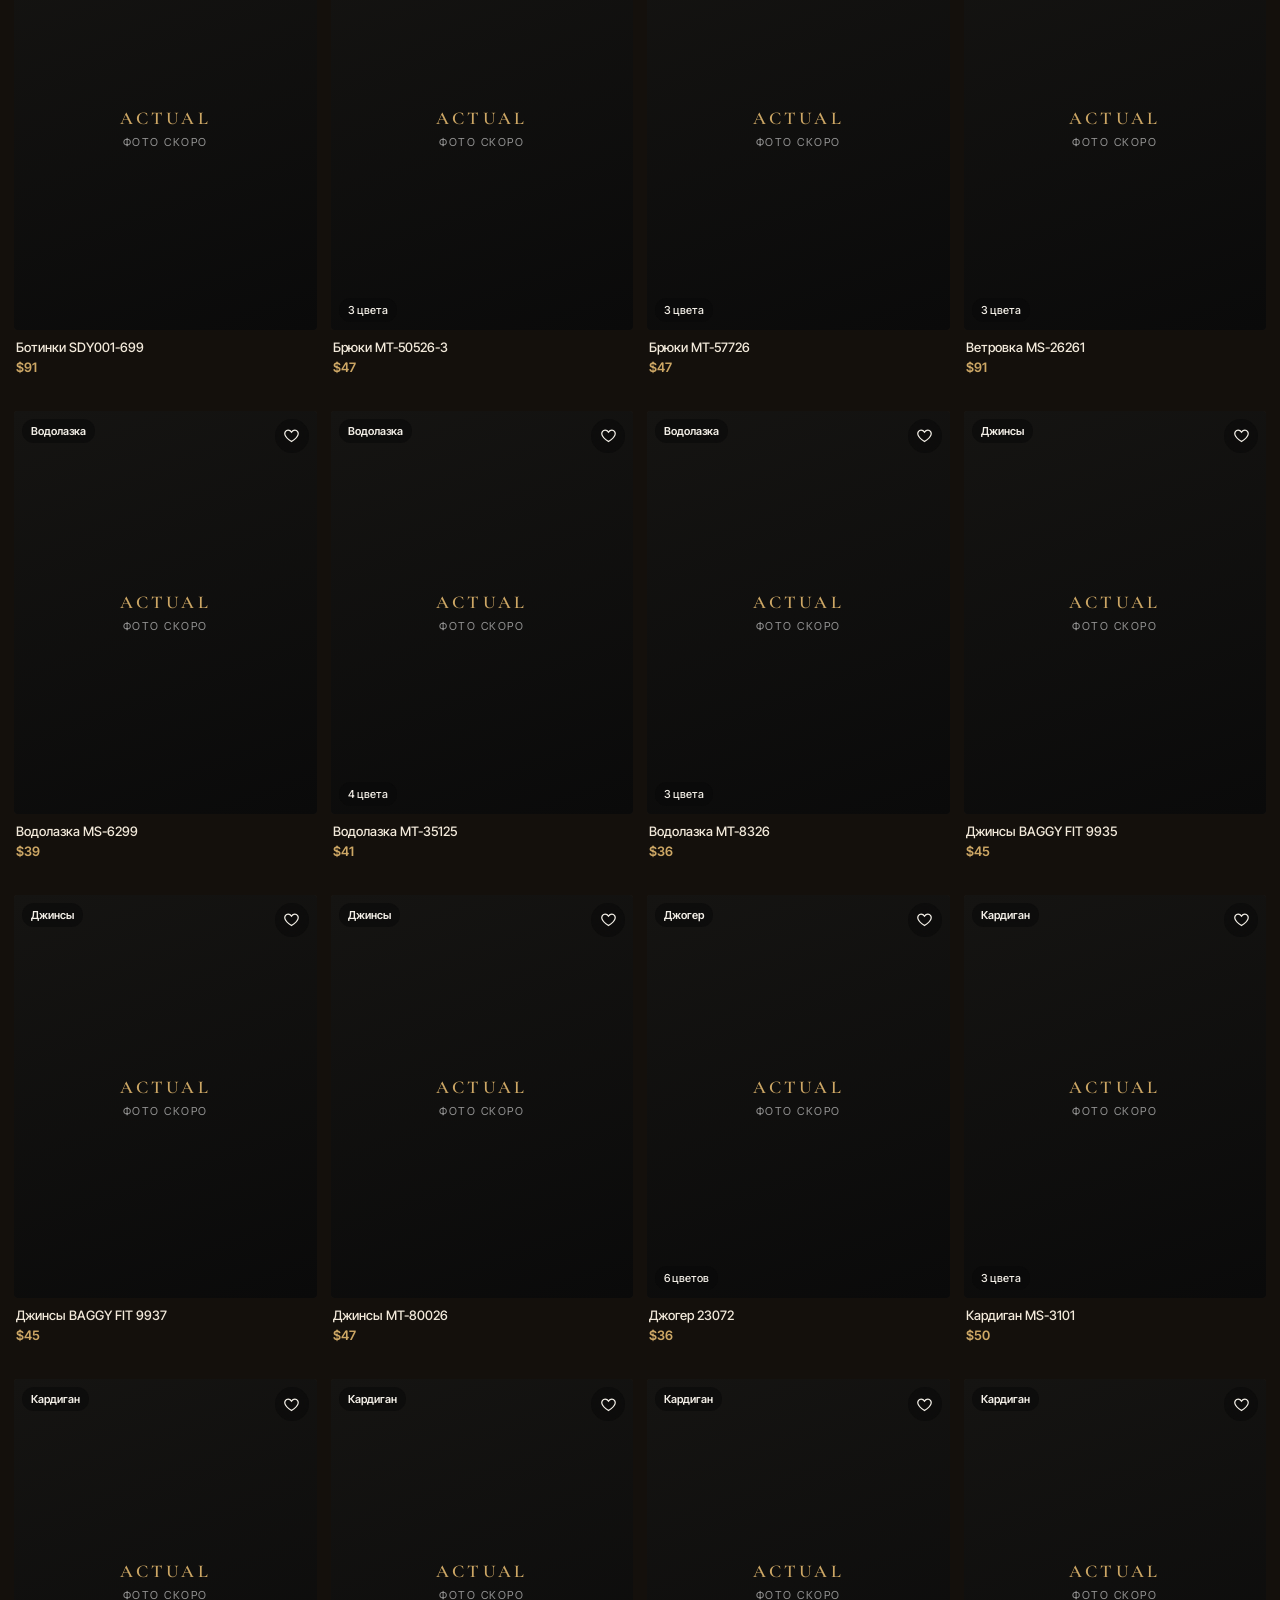
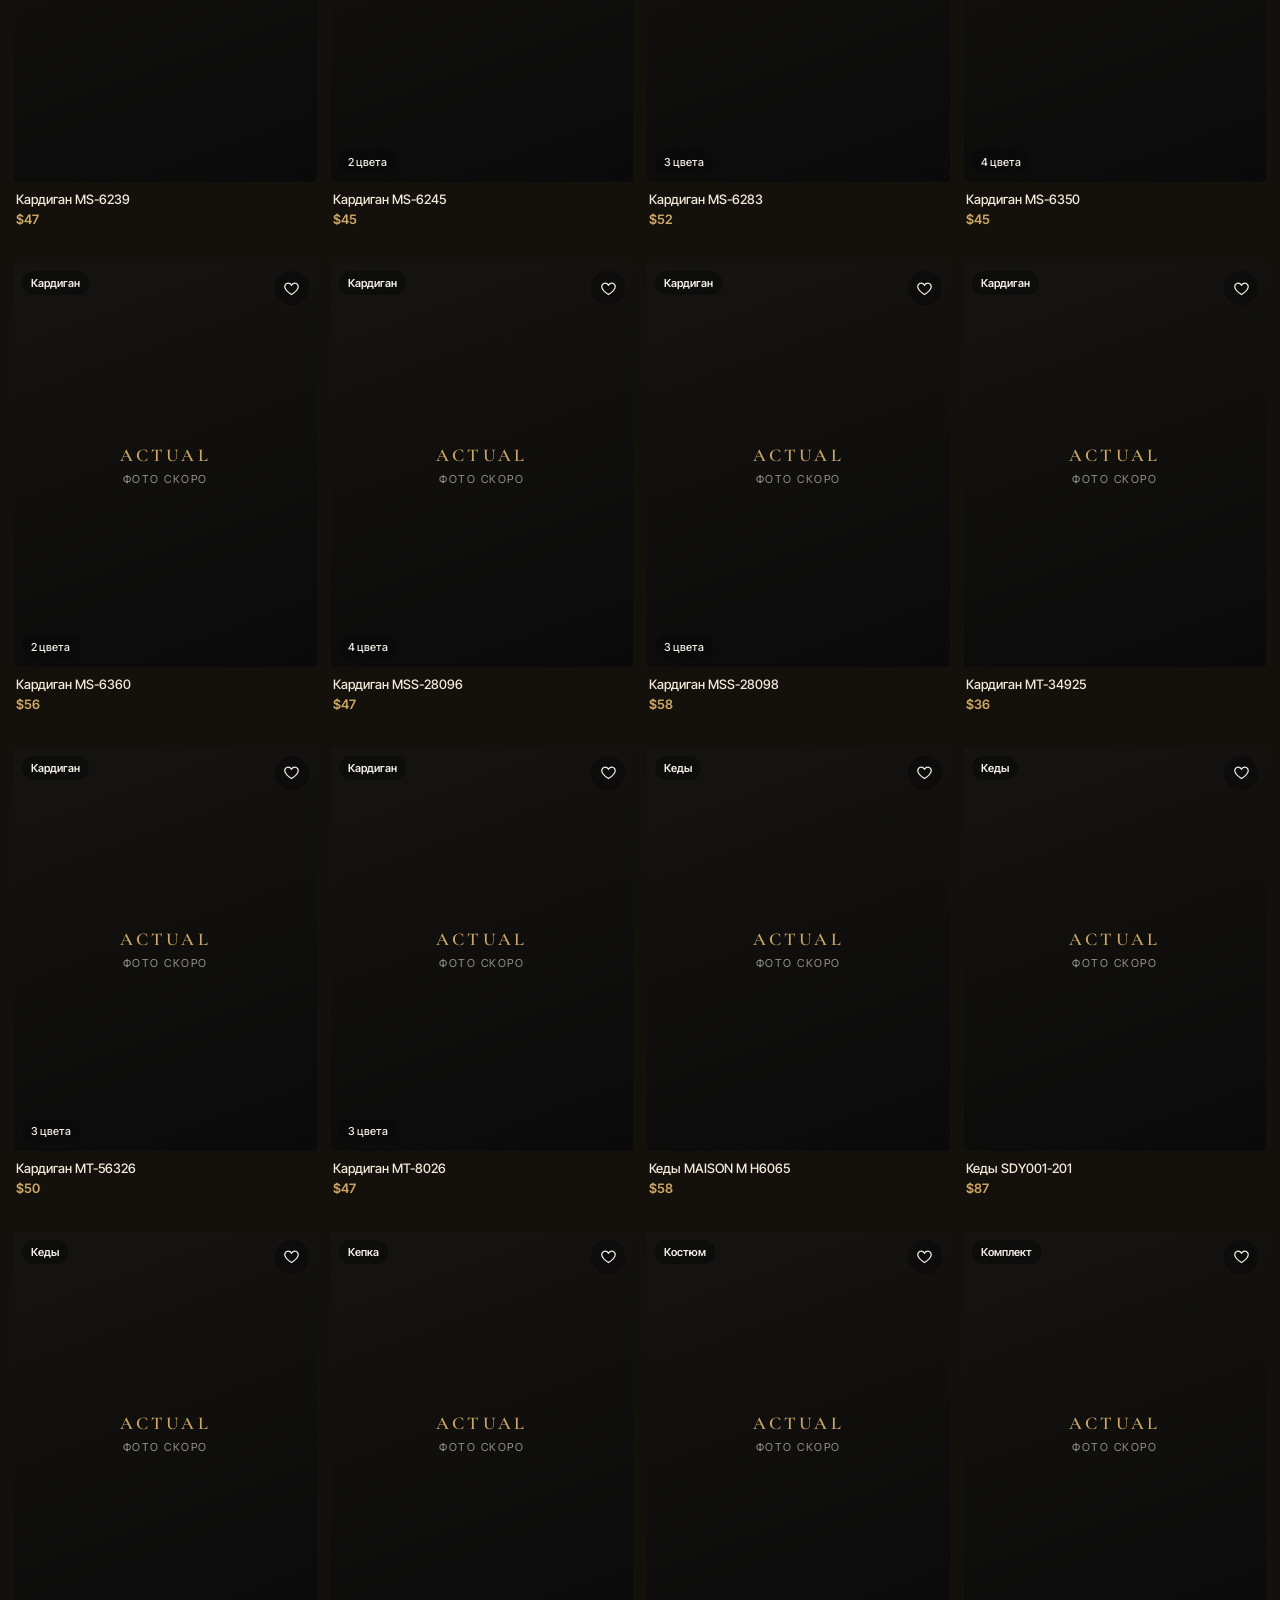
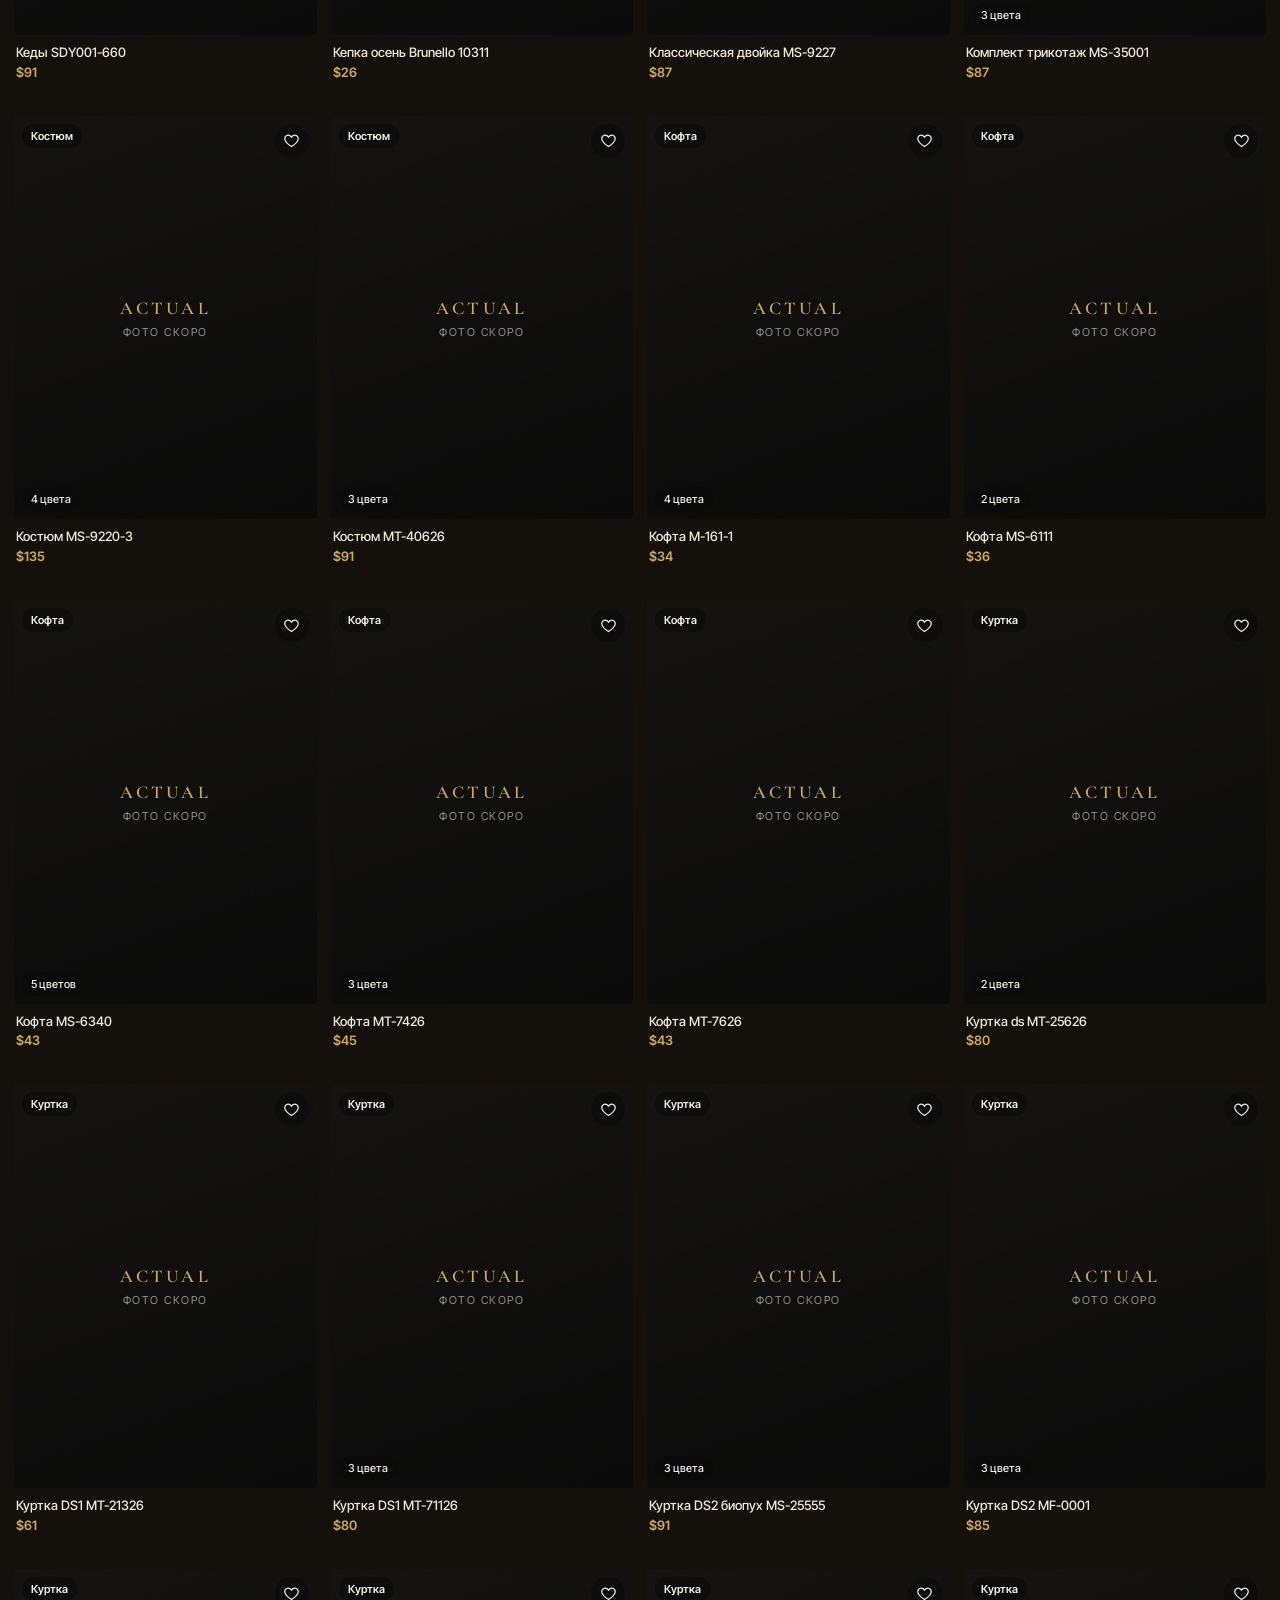
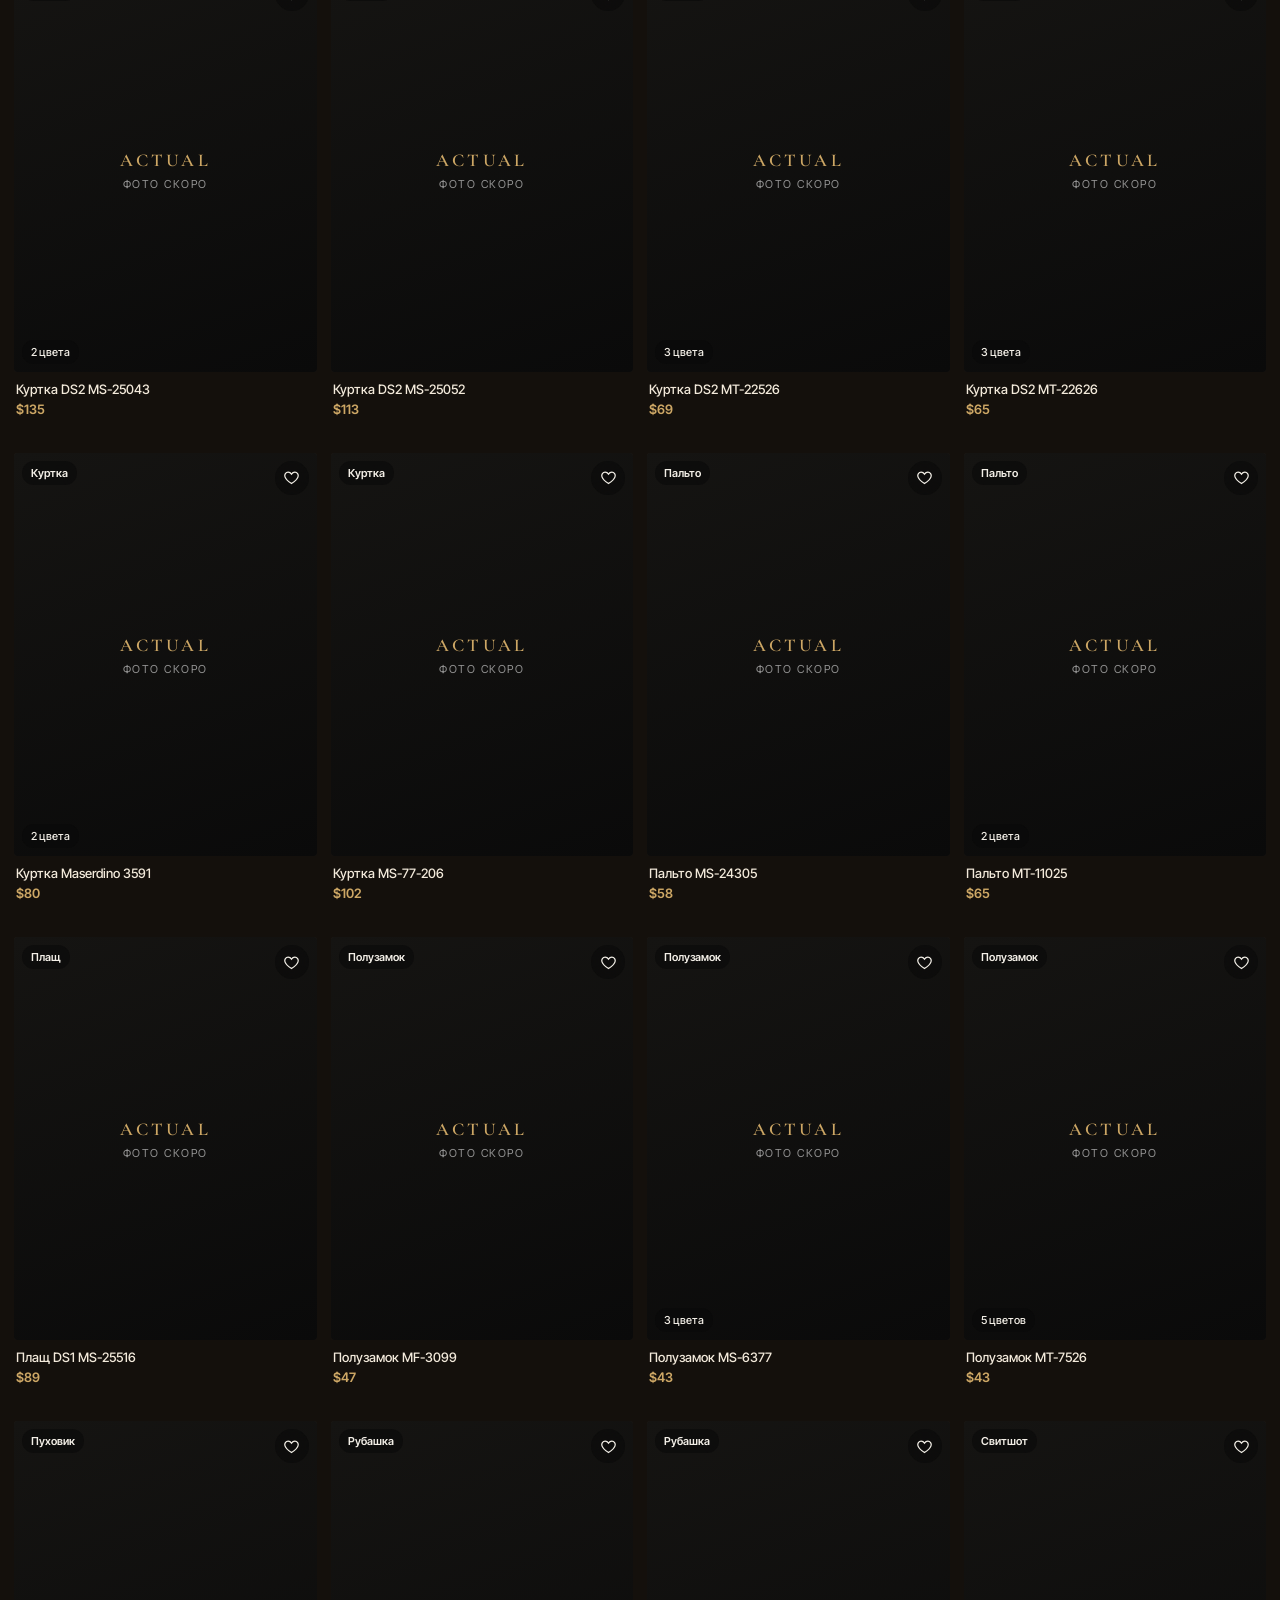
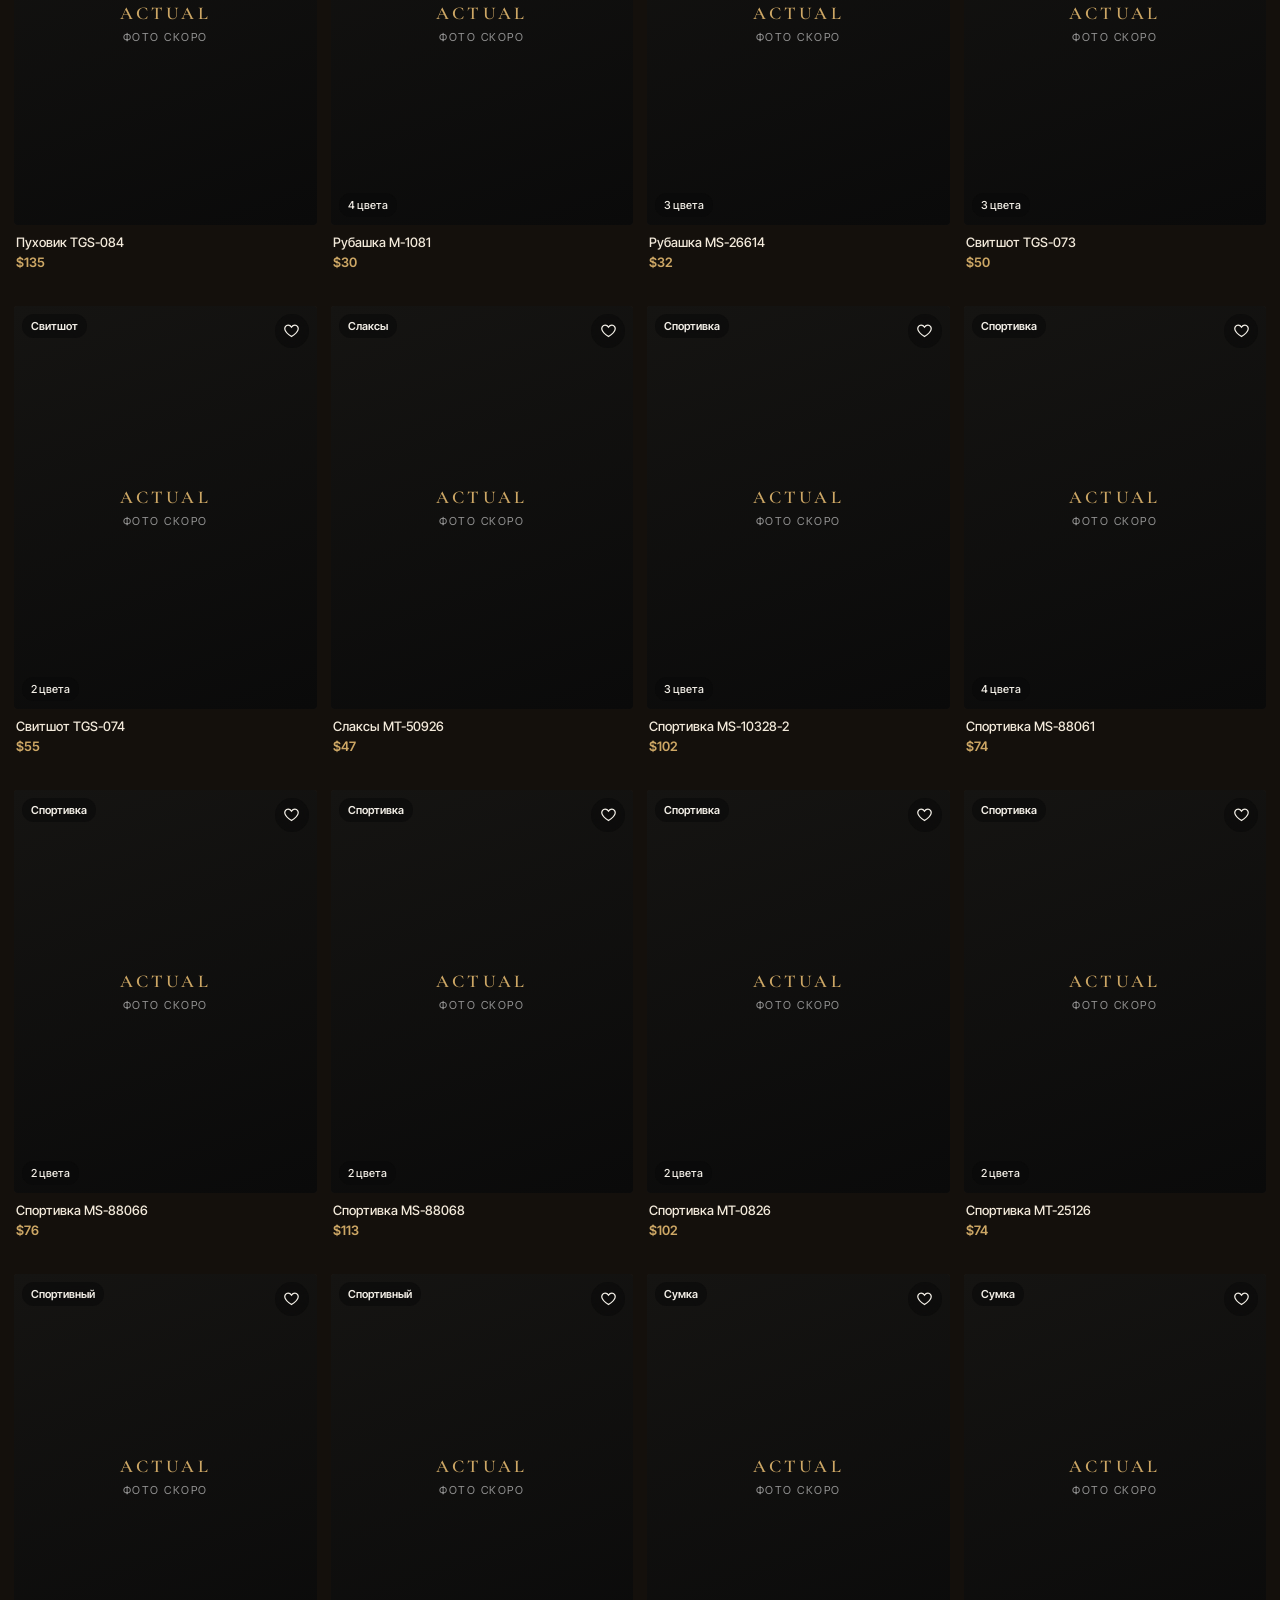
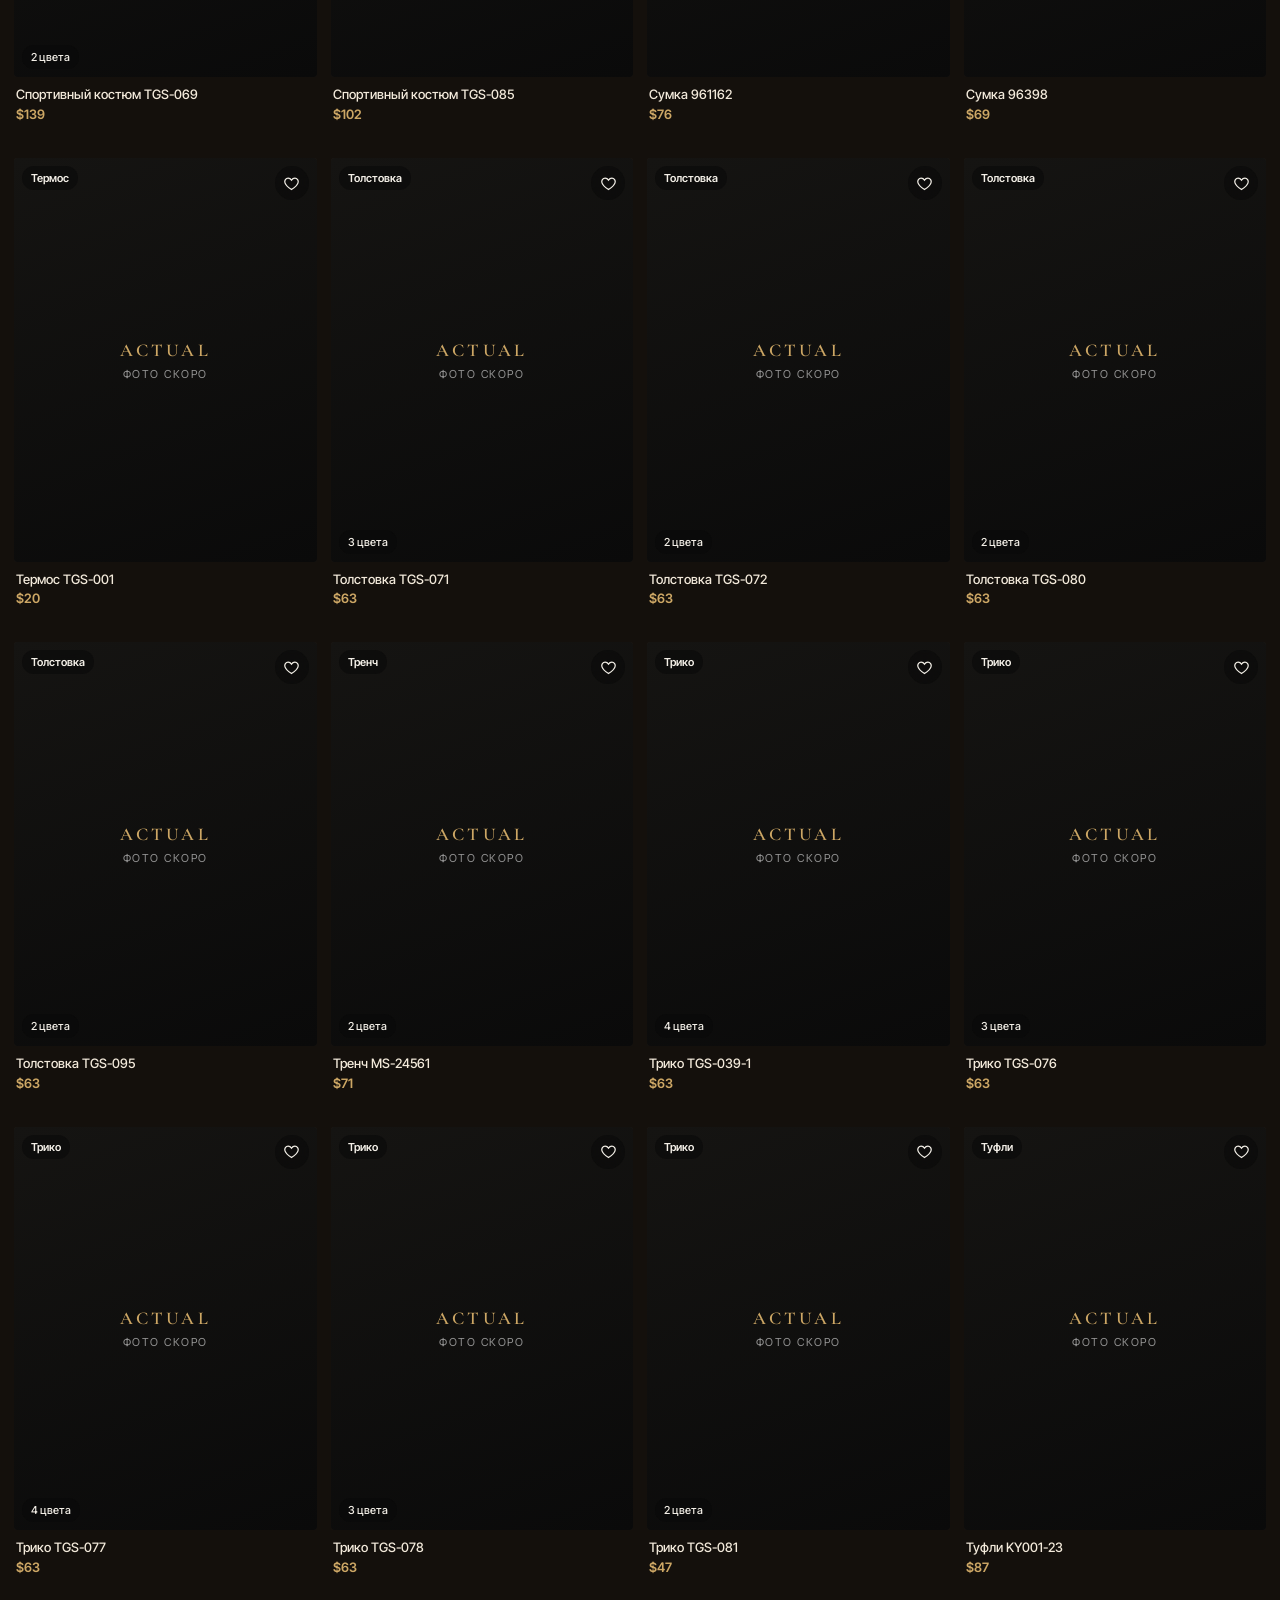
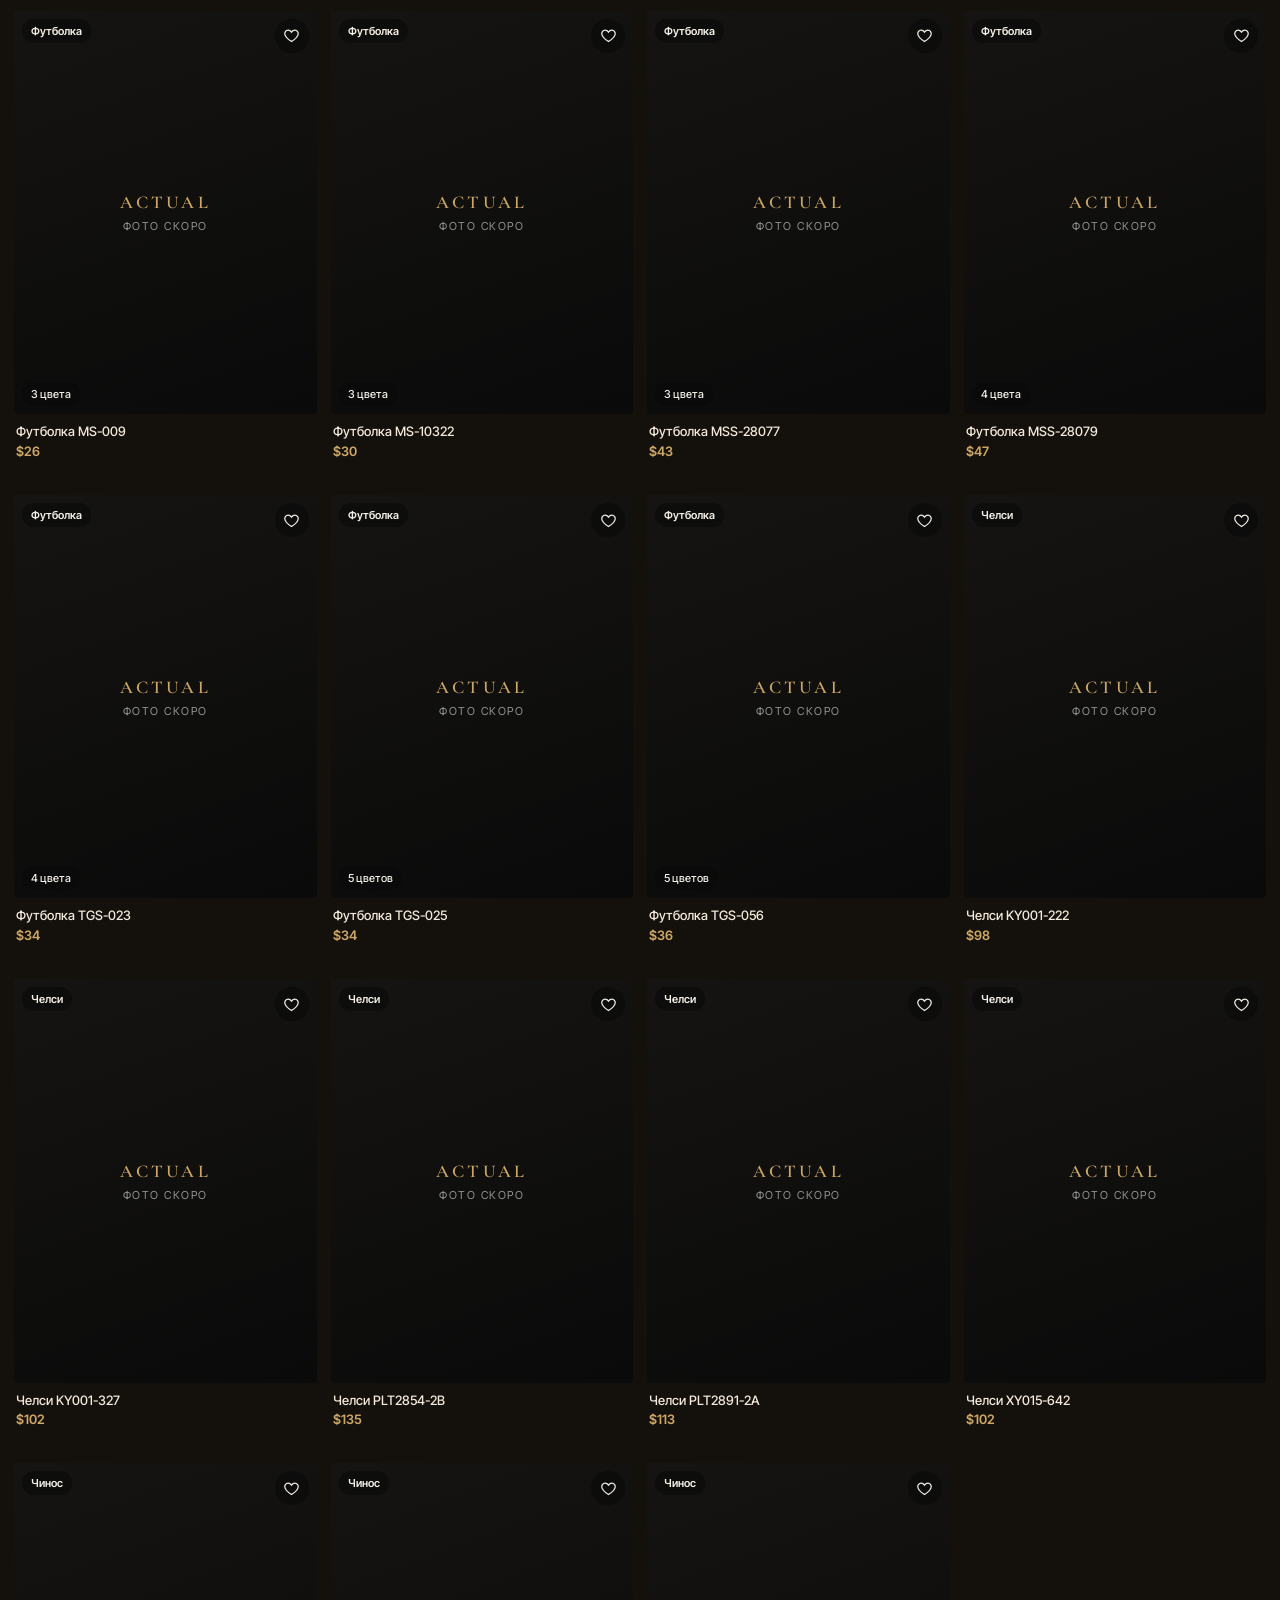
==== commit 3f2accab: "Обновление каталога 2026-11-28 20:00" ====
--- a/index.html
+++ b/index.html
@@ -715,7 +715,7 @@
 /* Новогодний снег: лёгкий, не мешает нажатиям, пауза в фоне */
 if (NY_ON) { document.body.classList.add("ny"); if (!matchMedia("(prefers-reduced-motion: reduce)").matches) { const cv = document.createElement("canvas"); cv.id = "snow"; document.body.appendChild(cv); const cx = cv.getContext("2d"); let W, H, F = []; const rs = () => { const d = Math.min(devicePixelRatio || 1, 2); W = innerWidth; H = innerHeight; cv.width = W * d; cv.height = H * d; cx.setTransform(d, 0, 0, d, 0, 0); const n = Math.round(Math.min(28, W * H / 30000)); F = Array.from({ length: n }, () => ({ x: Math.random() * W, y: Math.random() * H, r: .6 + Math.random() * 1.9, v: .25 + Math.random() * .7, w: Math.random() * 6.28, o: .35 + Math.random() * .5 })); }; rs(); addEventListener("resize", rs); const tick = () => { if (!document.hidden) { cx.clearRect(0, 0, W, H); for (const f of F) { f.y += f.v; f.w += .012; f.x += Math.sin(f.w) * .35; if (f.y > H + 4) { f.y = -4; f.x = Math.random() * W; } cx.globalAlpha = f.o; cx.fillStyle = "#E9D3A6"; cx.beginPath(); cx.arc(f.x, f.y, f.r, 0, 6.283); cx.fill(); } } requestAnimationFrame(tick); }; tick(); } }
 /* ПОДАРОЧНЫЕ БОКСЫ: составы и цены из каталога бутика (этикетки + Paloma, 18.11.2026). Оформление 2 000 ₸, при сумме товаров от 45 000 ₸ — в подарок. */
-const BOXSTOCK = (() => { try { return {"ok":true,"date":"2026-11-28 19:45","items":{"hatN":{"q":5,"price":6990,"sizes":{}},"scarf":{"q":2,"price":9990,"sizes":{}},"socks":{"q":5,"price":2990,"sizes":{}},"jmpG":{"q":5,"price":19990,"sizes":{"M":1,"L":1,"XL":2,"XXL":1}},"poloB":{"q":4,"price":14990,"sizes":{"M":1,"L":1,"XL":2}},"glov":{"q":6,"price":8990,"sizes":{"M":2,"M-L":1,"XL-2XL":3}},"poloO":{"q":9,"price":15990,"sizes":{"M":2,"L":2,"XL":3,"XXL":2}},"capN":{"q":4,"price":8990,"sizes":{}},"capBr":{"q":4,"price":8990,"sizes":{}},"capO":{"q":4,"price":8990,"sizes":{}},"shirt":{"q":3,"price":12990,"sizes":{"M":2,"L":0,"XL":0,"XXL":1}},"bagS":{"q":7,"price":10990,"sizes":{}},"hatB":{"q":0,"price":9990,"sizes":{}},"turtle":{"q":4,"price":16990,"sizes":{"M":1,"L":1,"XL":2}},"card":{"q":8,"price":17990,"sizes":{"M":1,"L":4,"XL":2,"XXL":1}},"hatG":{"q":3,"price":6990,"sizes":{}},"poloZ":{"q":6,"price":19990,"sizes":{"M":2,"L":1,"XL":2,"XXL":1}},"bagF":{"q":1,"price":25990,"sizes":{}},"jmpZ":{"q":6,"price":20990,"sizes":{"M":0,"L":4,"XL":2}},"jkt":{"q":9,"price":49990,"sizes":{"M":3,"L":1,"XL":2,"XXL":3}},"bagT":{"q":6,"price":15990,"sizes":{}},"bagT2":{"q":2,"price":11990,"sizes":{}},"tieR":{"q":2,"price":5990,"sizes":{}},"tieG":{"q":2,"price":5990,"sizes":{}}}}; } catch (e) { return { ok: false }; } })();
+const BOXSTOCK = (() => { try { return {"ok":true,"date":"2026-11-28 20:00","items":{"hatN":{"q":5,"price":6990,"sizes":{}},"scarf":{"q":2,"price":9990,"sizes":{}},"socks":{"q":5,"price":2990,"sizes":{}},"jmpG":{"q":5,"price":19990,"sizes":{"M":1,"L":1,"XL":2,"XXL":1}},"poloB":{"q":4,"price":14990,"sizes":{"M":1,"L":1,"XL":2}},"glov":{"q":6,"price":8990,"sizes":{"M":2,"M-L":1,"XL-2XL":3}},"poloO":{"q":9,"price":15990,"sizes":{"M":2,"L":2,"XL":3,"XXL":2}},"capN":{"q":4,"price":8990,"sizes":{}},"capBr":{"q":4,"price":8990,"sizes":{}},"capO":{"q":4,"price":8990,"sizes":{}},"shirt":{"q":3,"price":12990,"sizes":{"M":2,"L":0,"XL":0,"XXL":1}},"bagS":{"q":7,"price":10990,"sizes":{}},"hatB":{"q":0,"price":9990,"sizes":{}},"turtle":{"q":4,"price":16990,"sizes":{"M":1,"L":1,"XL":2}},"card":{"q":8,"price":17990,"sizes":{"M":1,"L":4,"XL":2,"XXL":1}},"hatG":{"q":3,"price":6990,"sizes":{}},"poloZ":{"q":6,"price":19990,"sizes":{"M":2,"L":1,"XL":2,"XXL":1}},"bagF":{"q":1,"price":25990,"sizes":{}},"jmpZ":{"q":6,"price":20990,"sizes":{"M":0,"L":4,"XL":2}},"jkt":{"q":9,"price":49990,"sizes":{"M":3,"L":1,"XL":2,"XXL":3}},"bagT":{"q":6,"price":15990,"sizes":{}},"bagT2":{"q":2,"price":11990,"sizes":{}},"tieR":{"q":2,"price":5990,"sizes":{}},"tieG":{"q":2,"price":5990,"sizes":{}}}}; } catch (e) { return { ok: false }; } })();
 const GB_FEE = 2000, GB_FREE = 45000;
 const GB_TIERS = { B: "До 27 000 ₸", M: "Средние", P: "Премиум", O: "В офис", V: "VIP қазақ" };
 const GB_IT = {
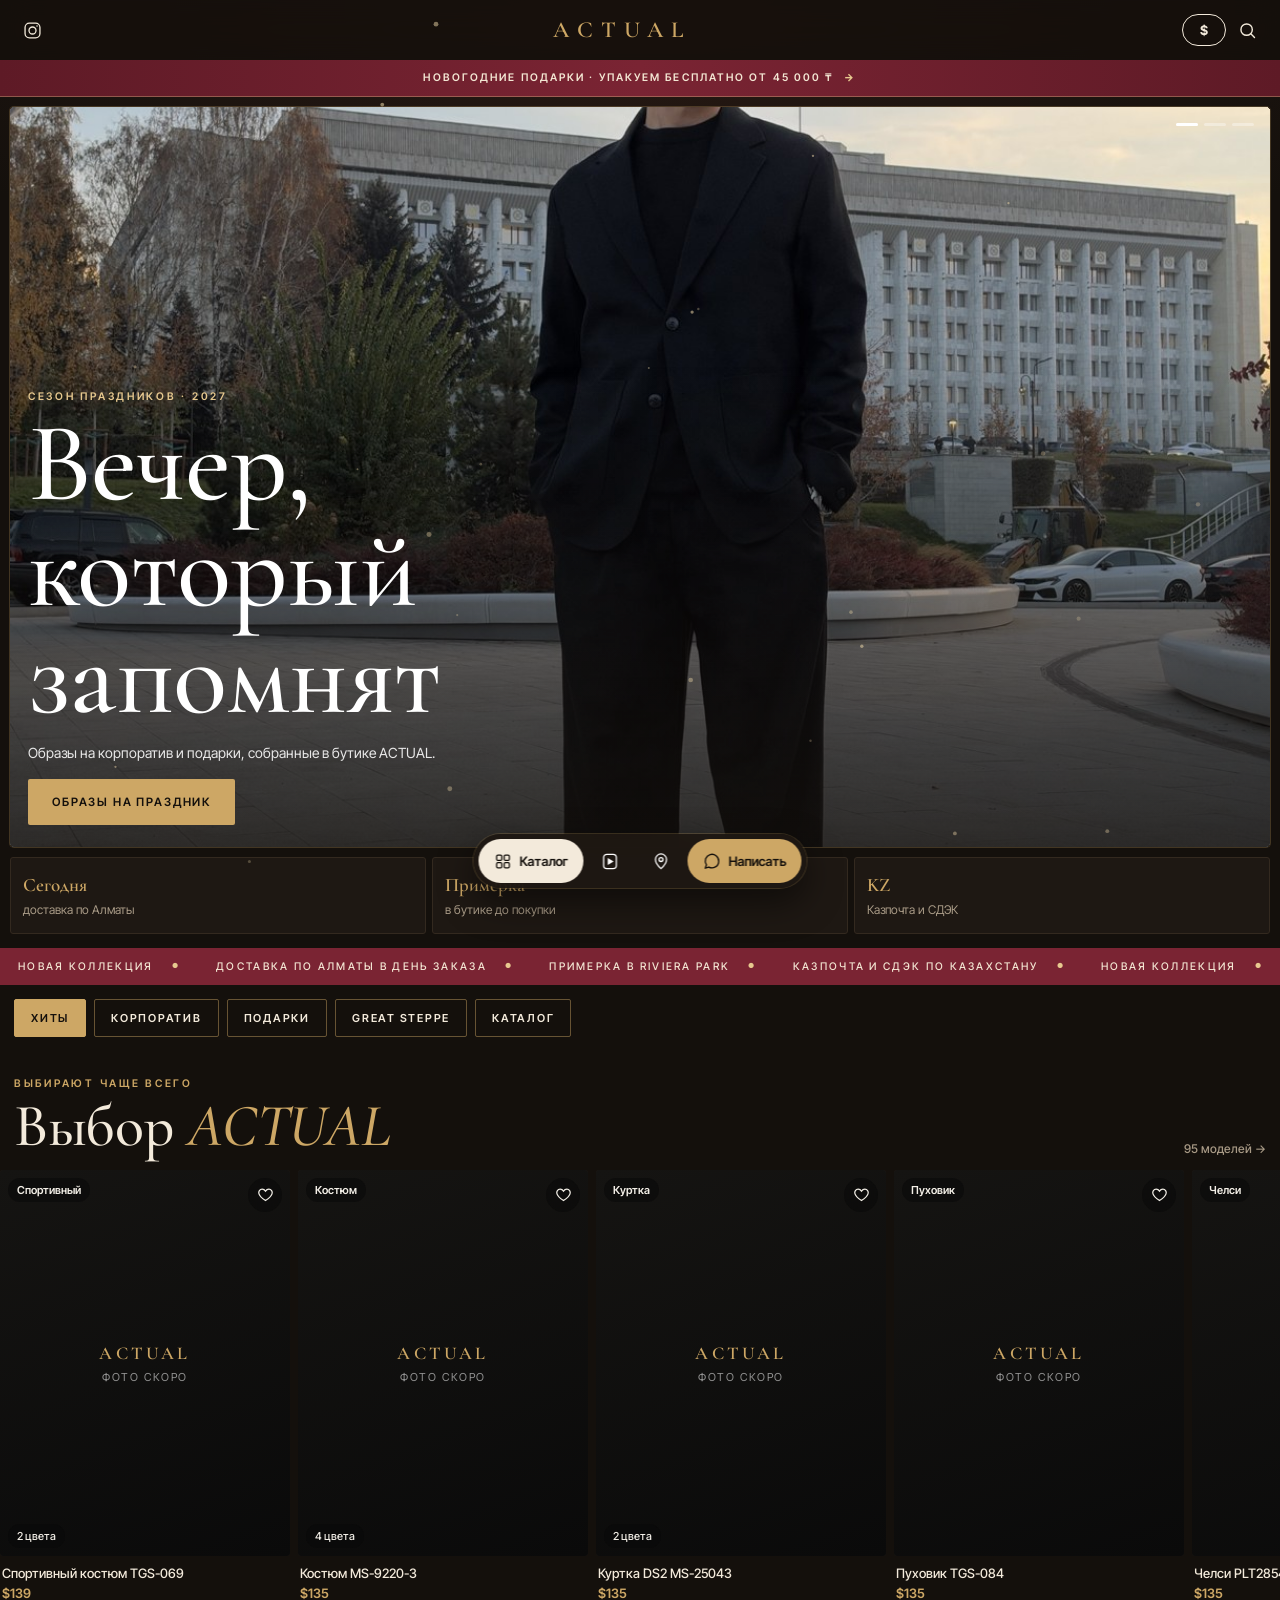
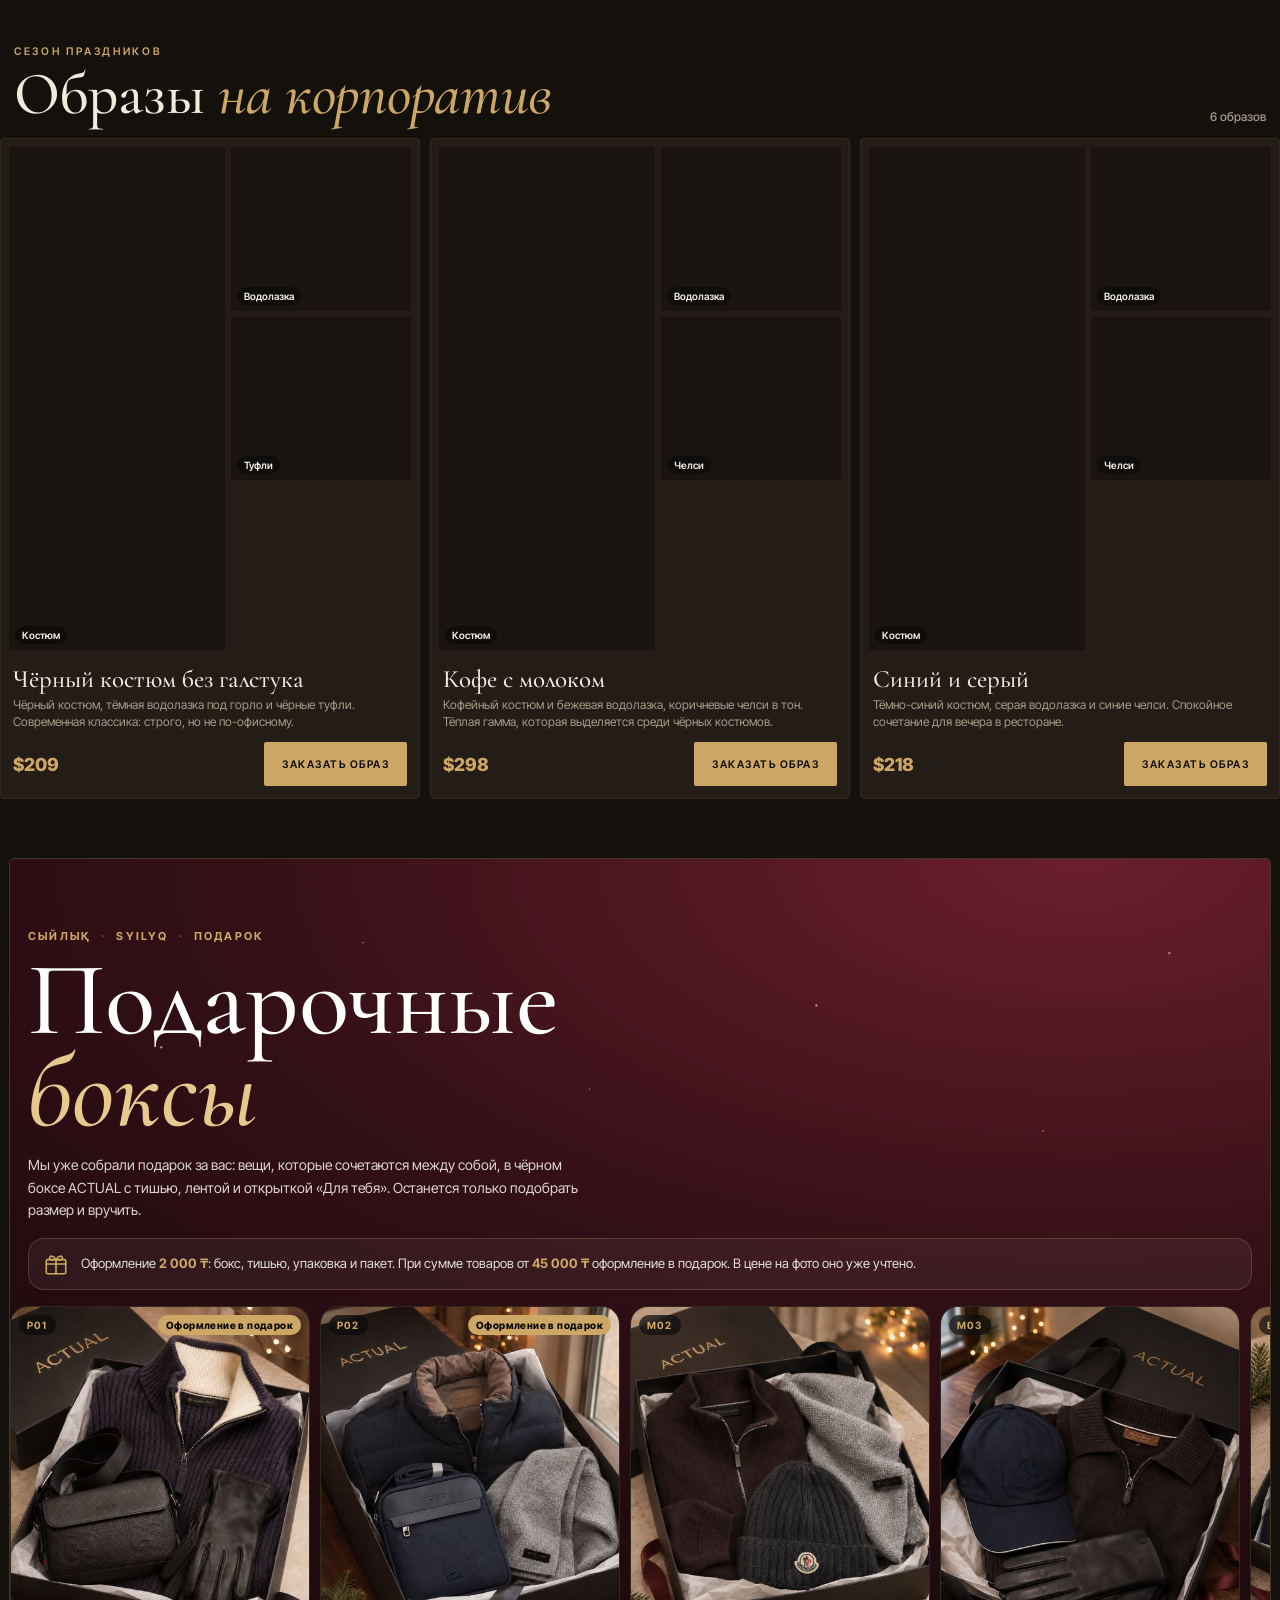
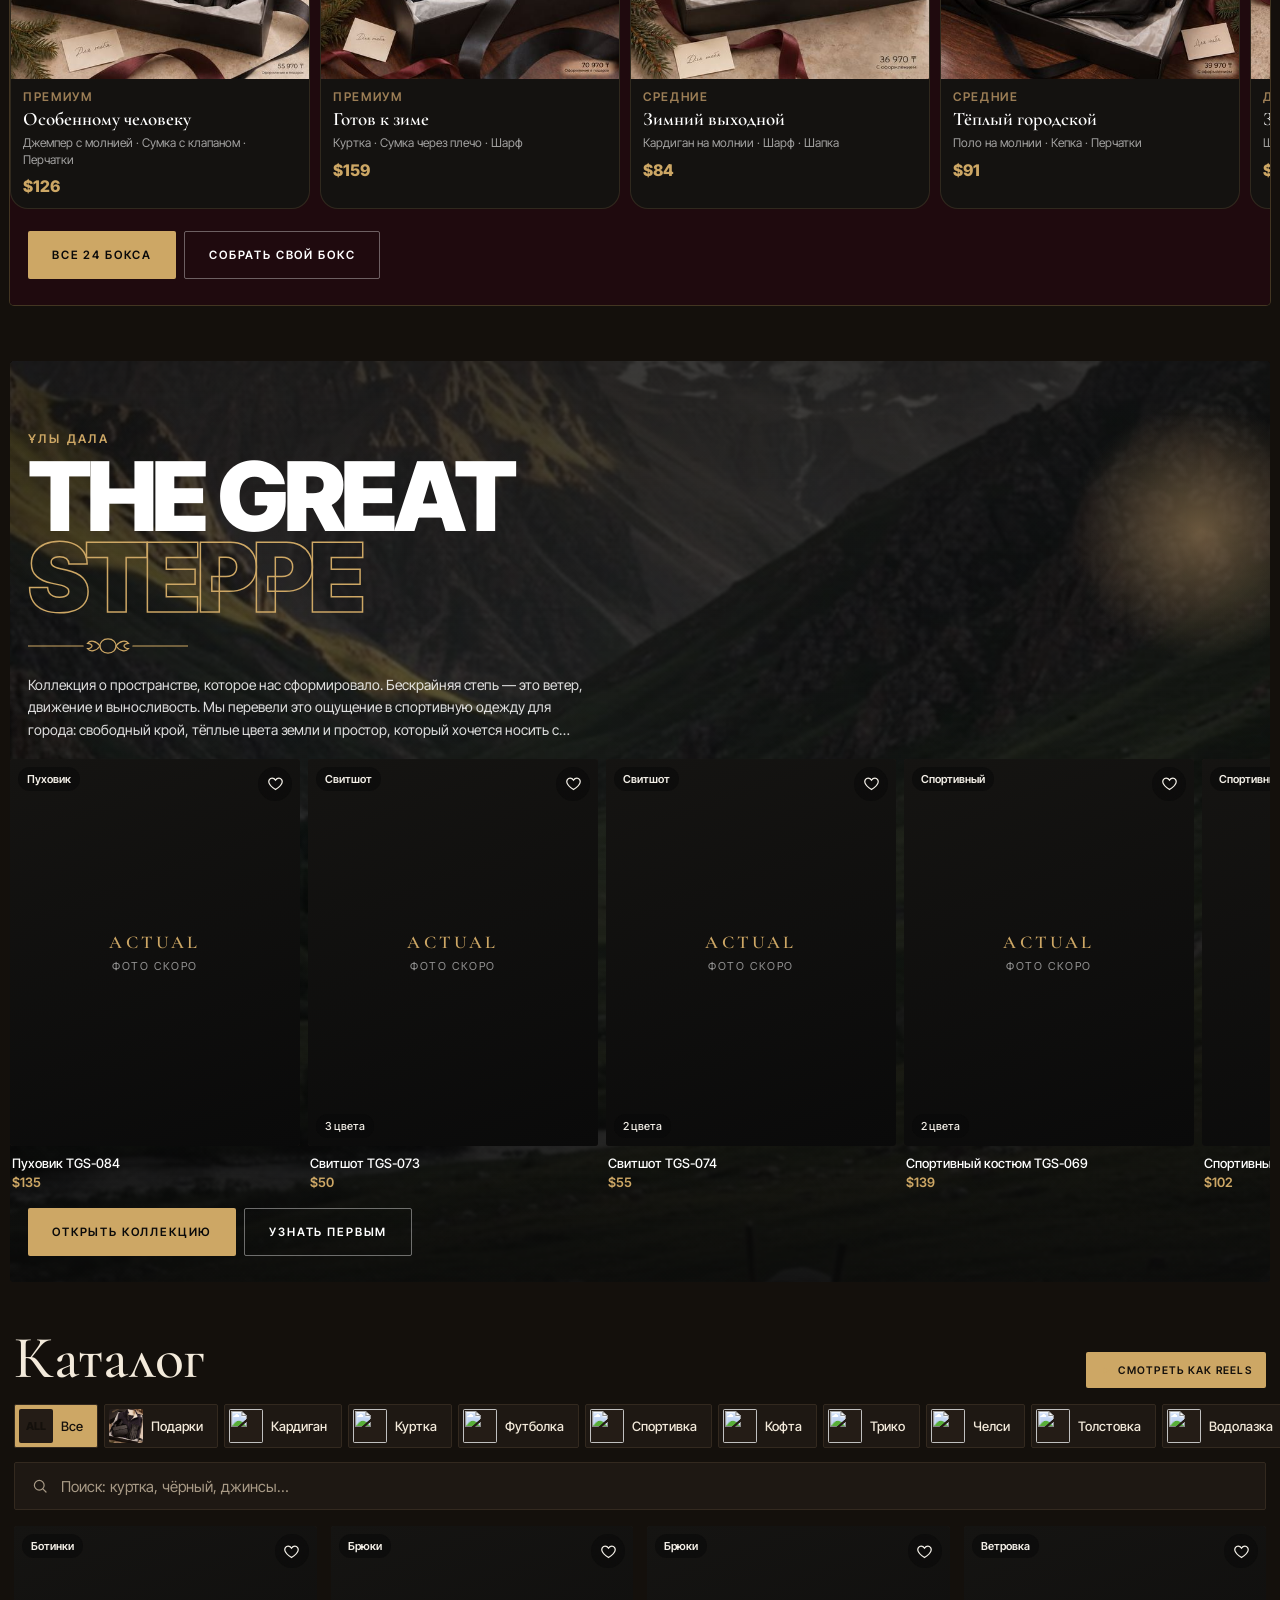
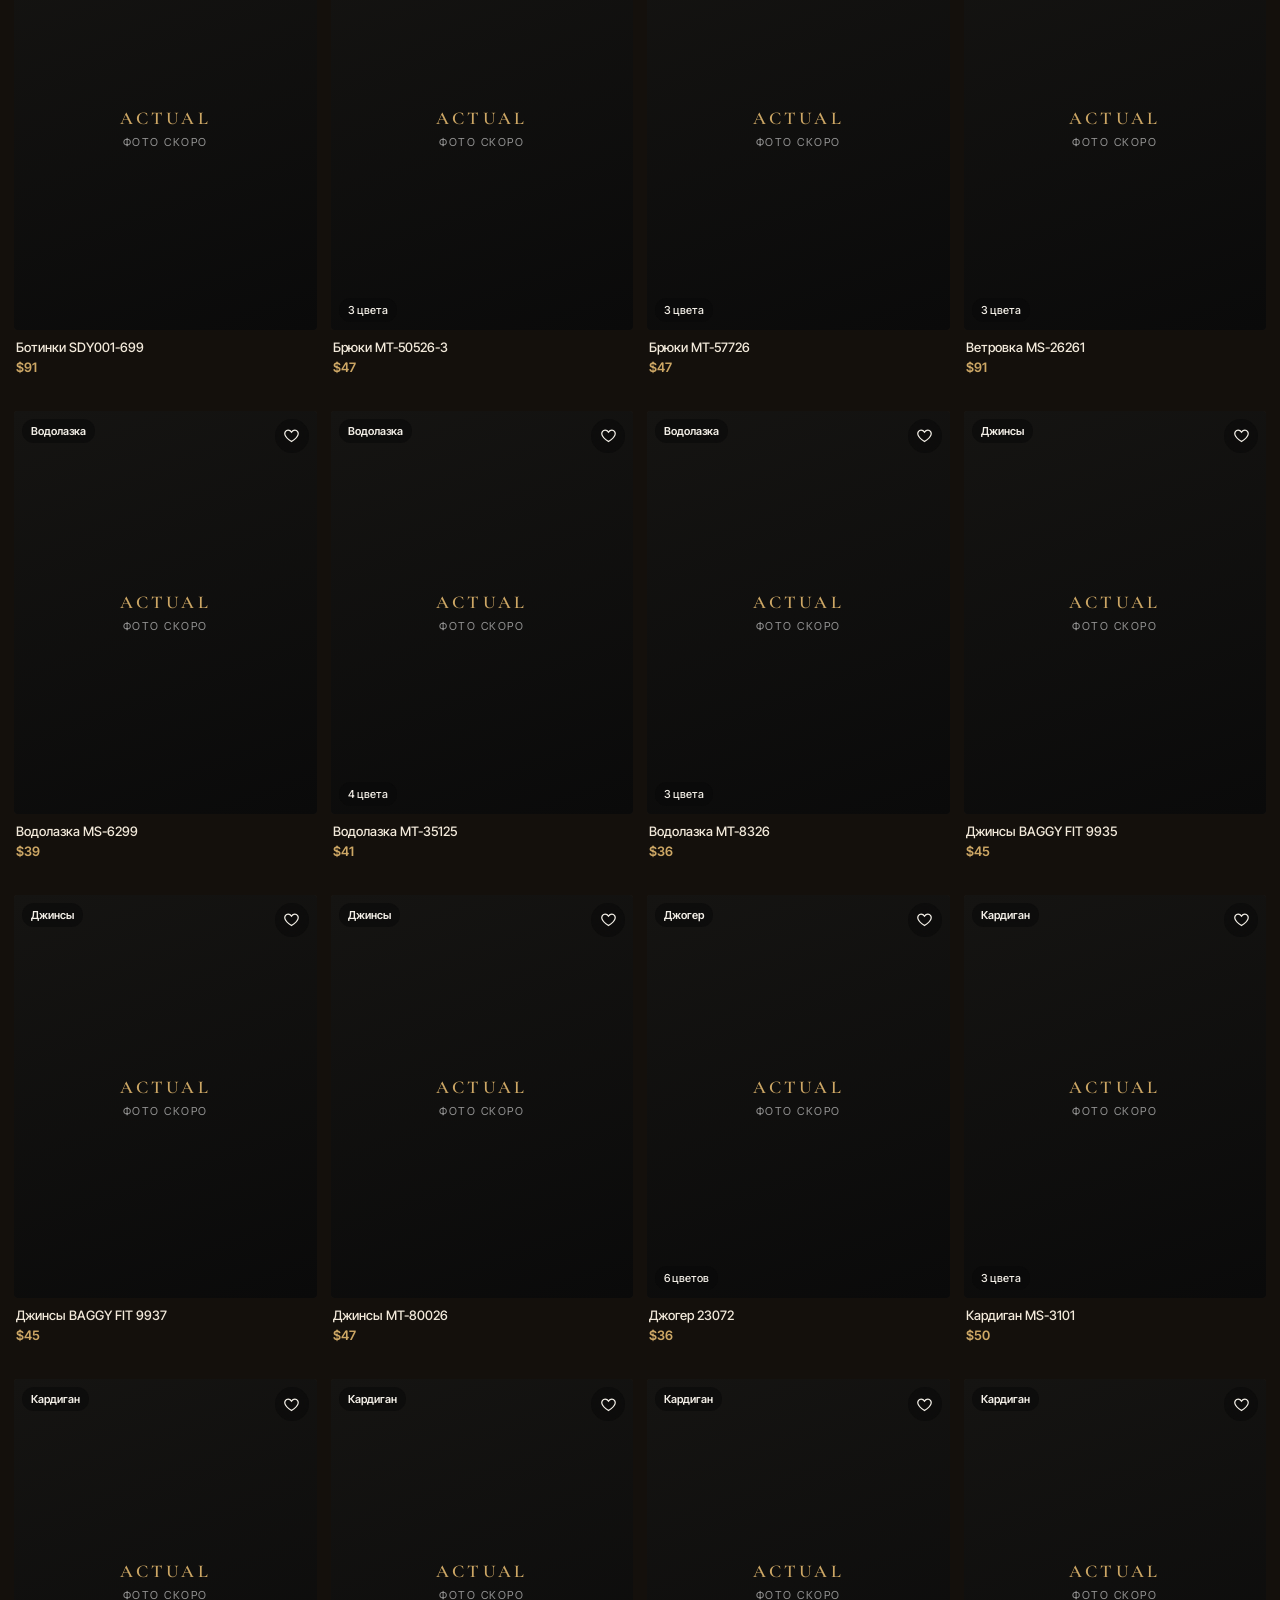
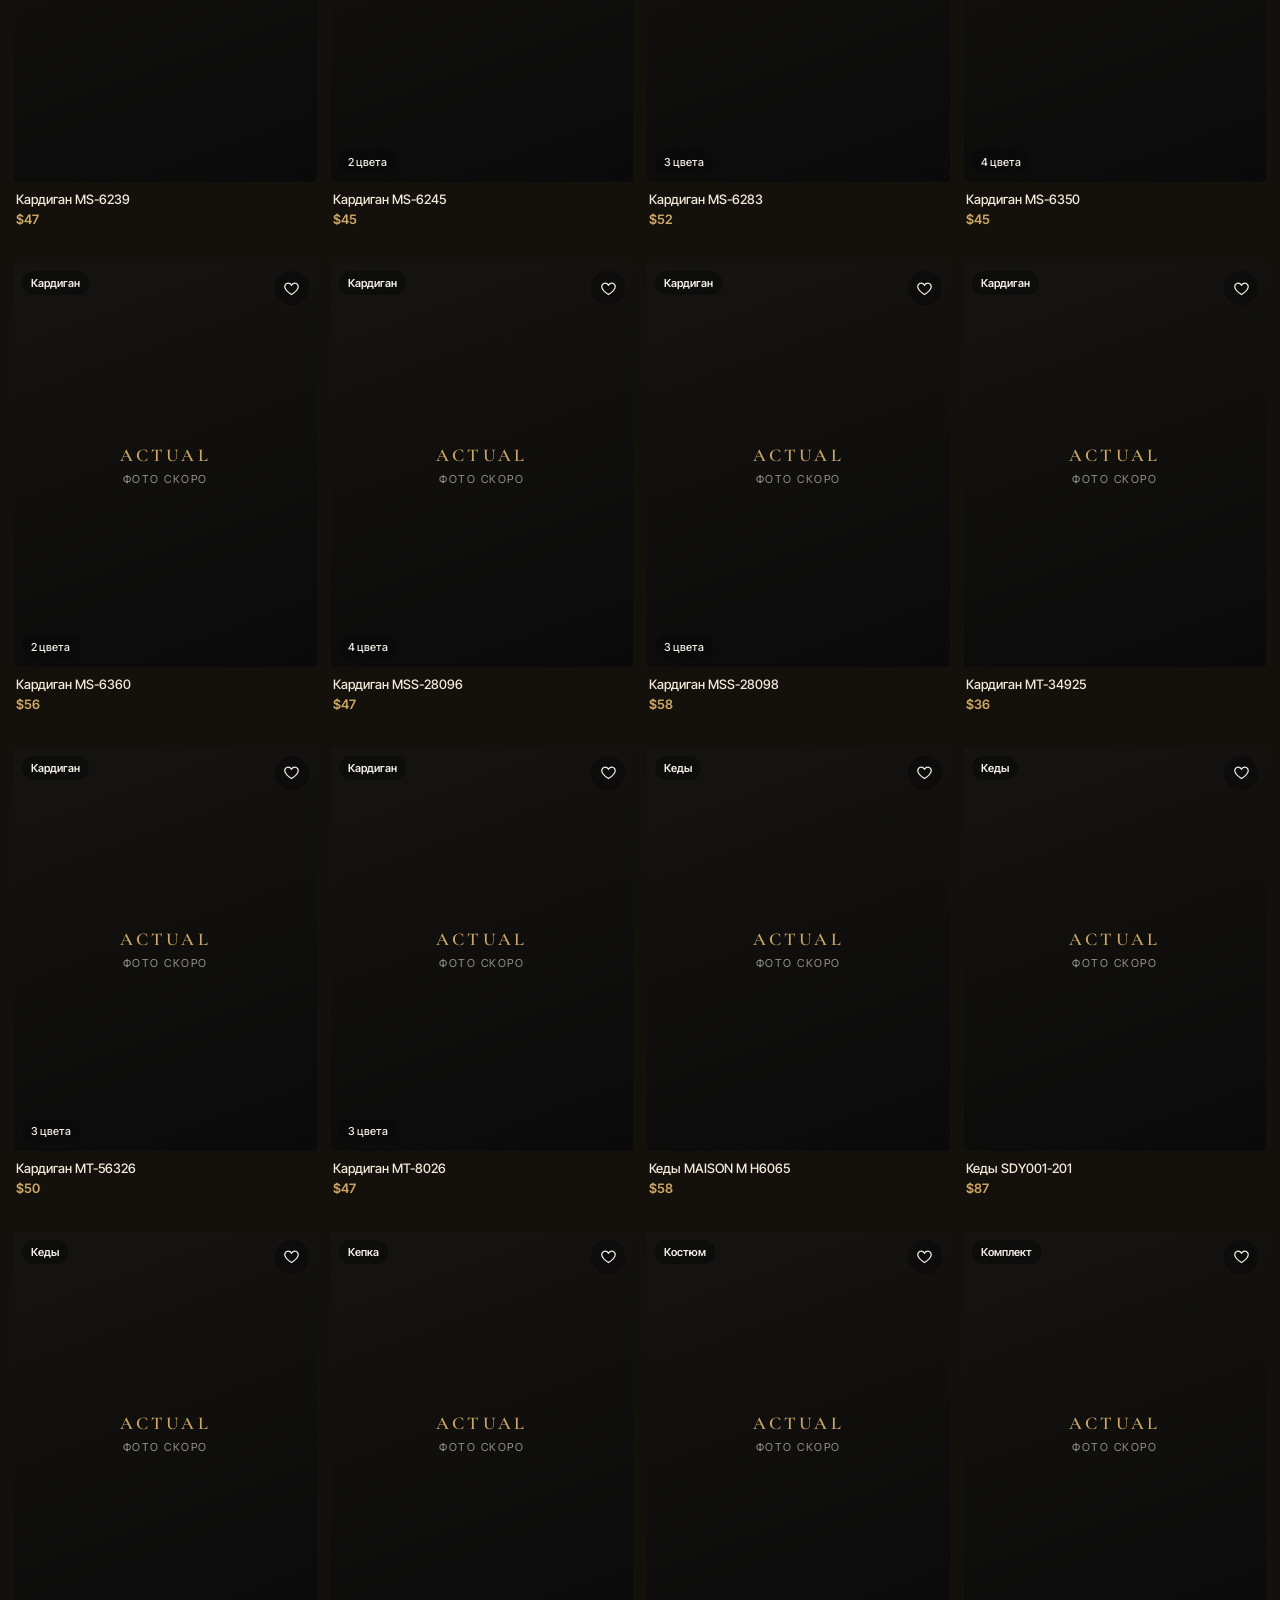
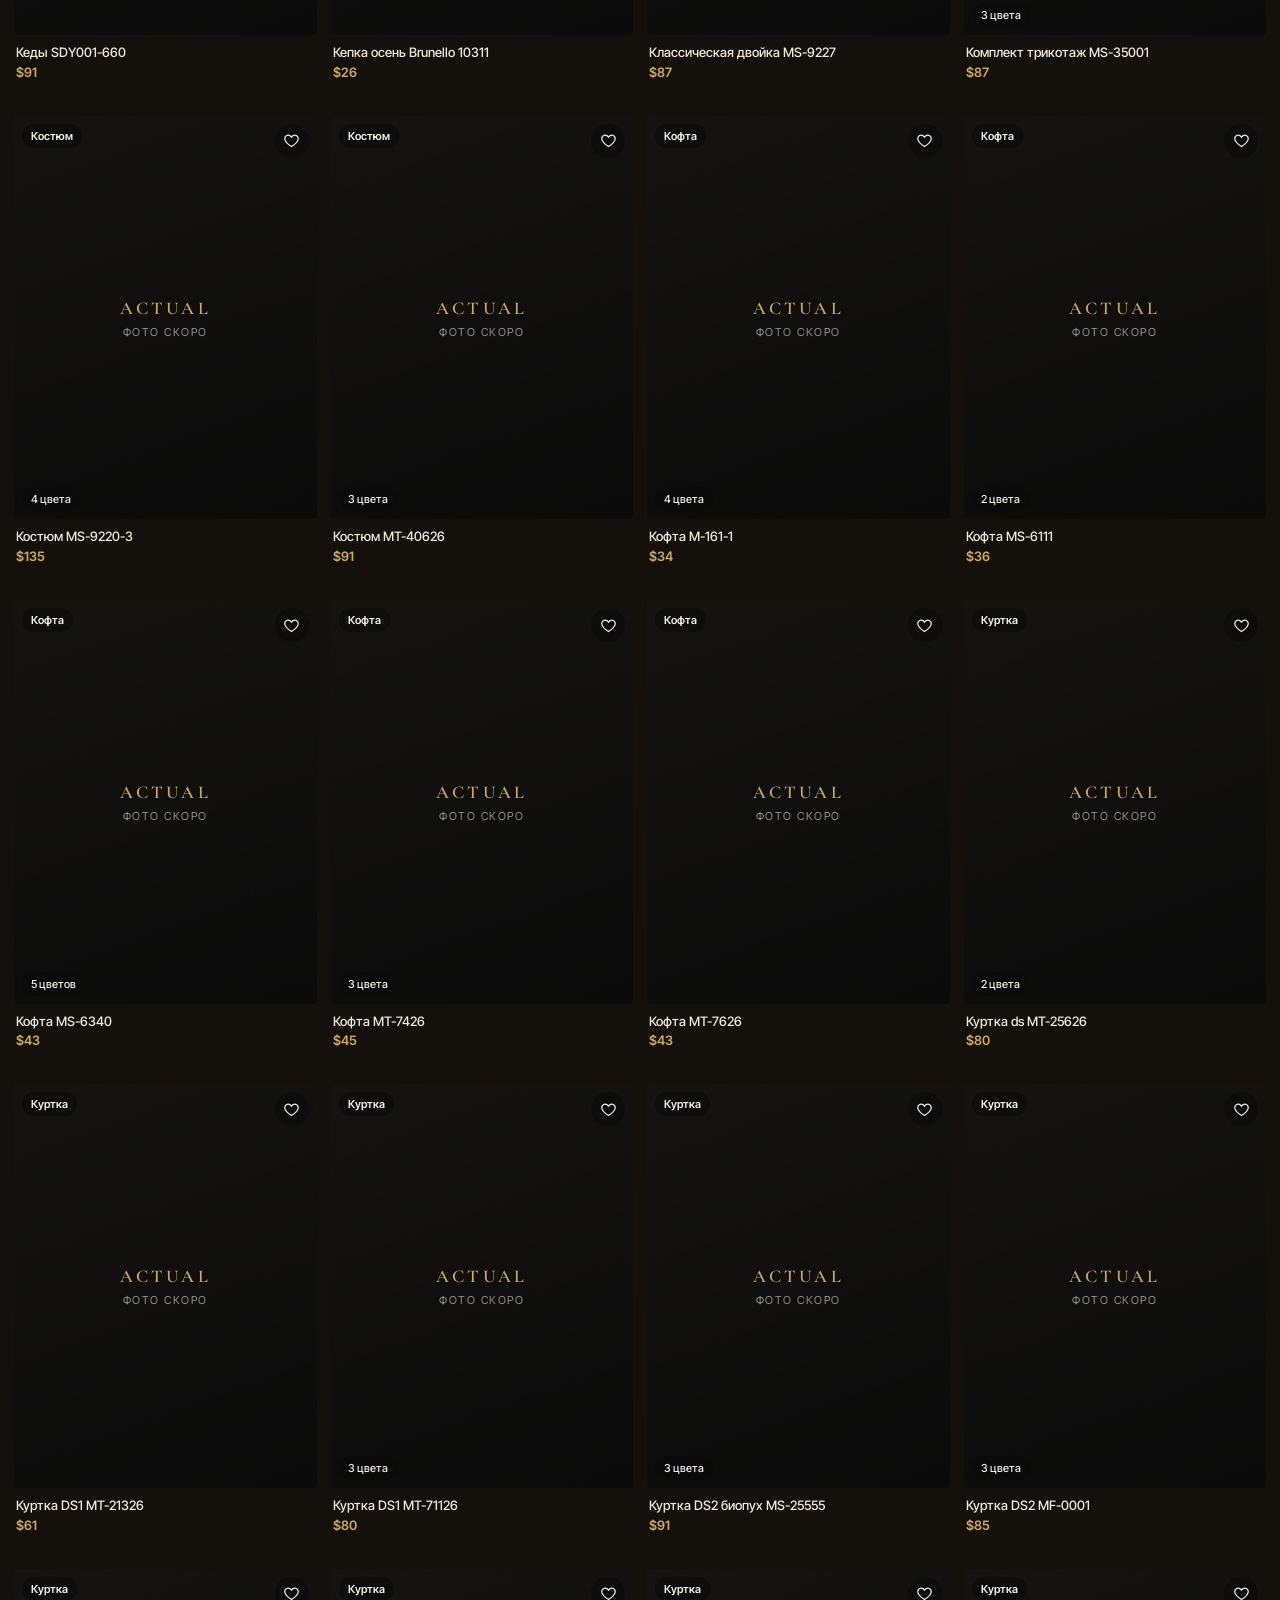
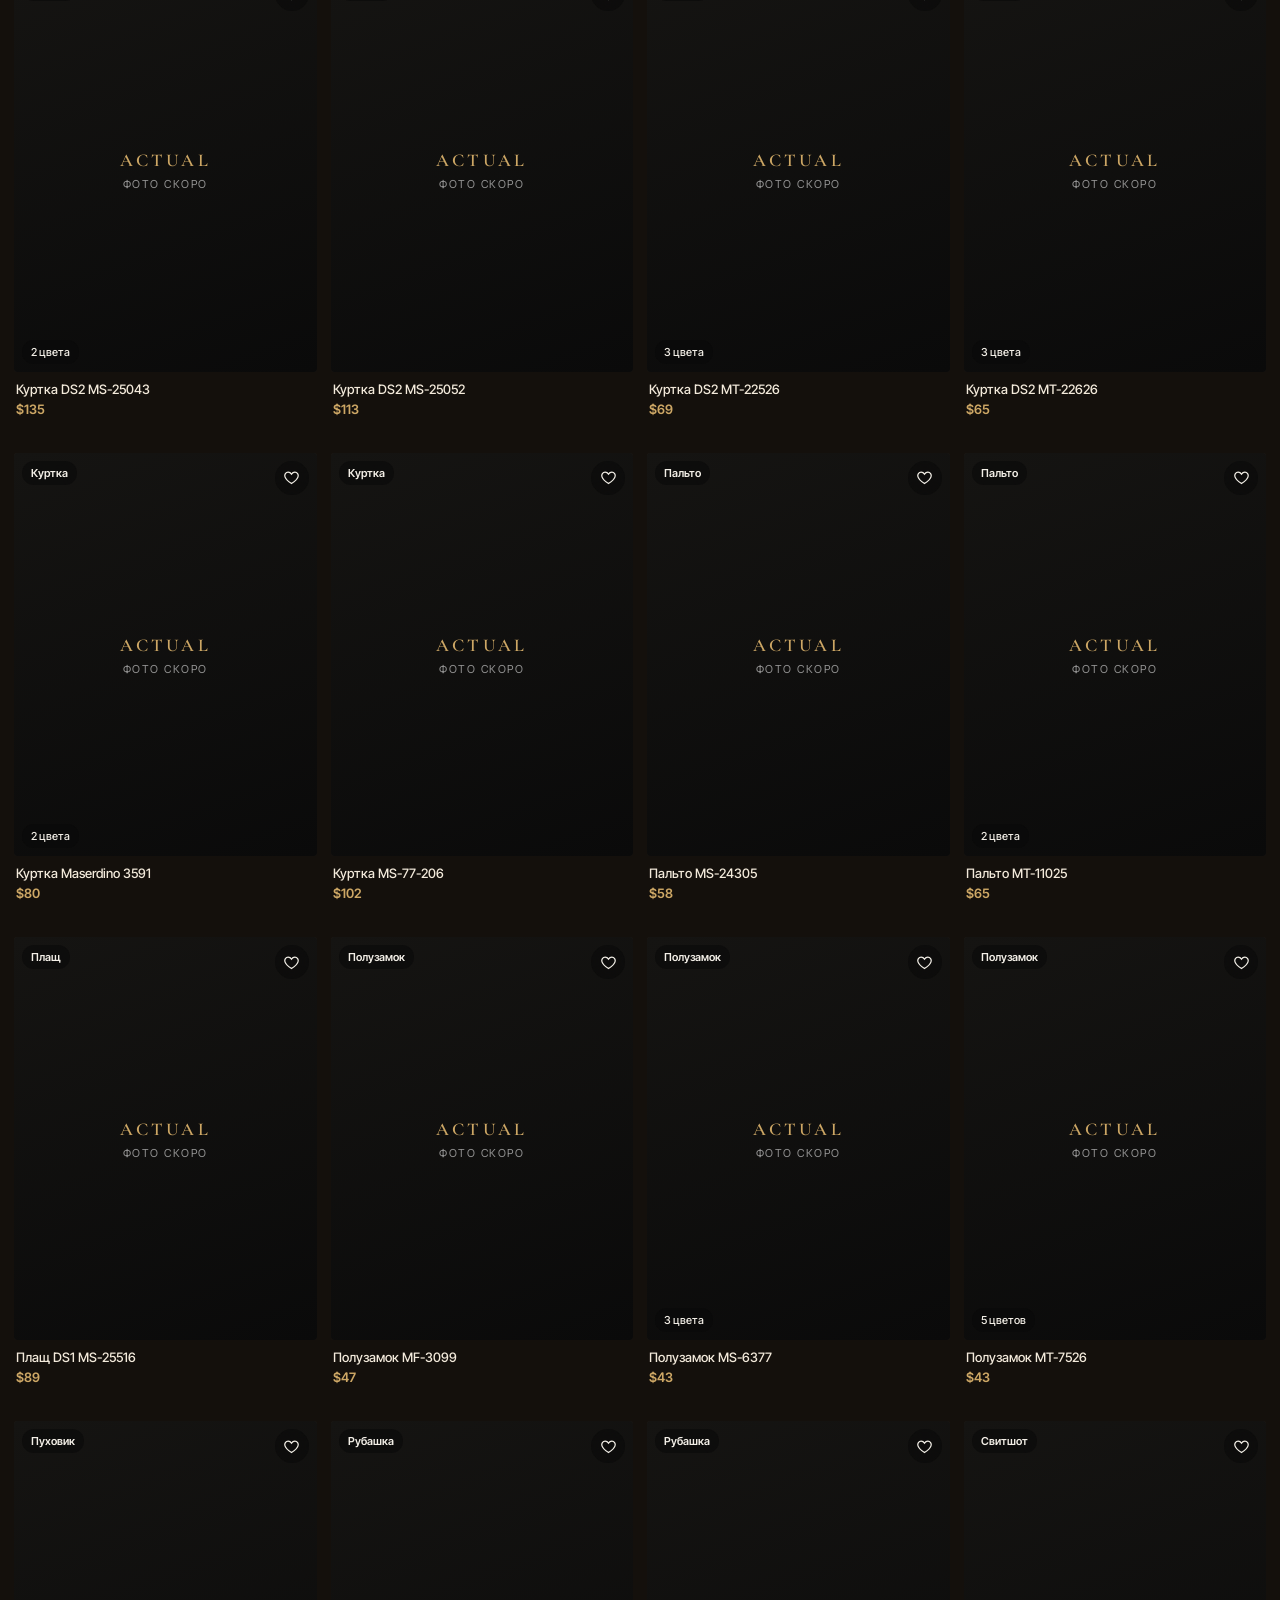
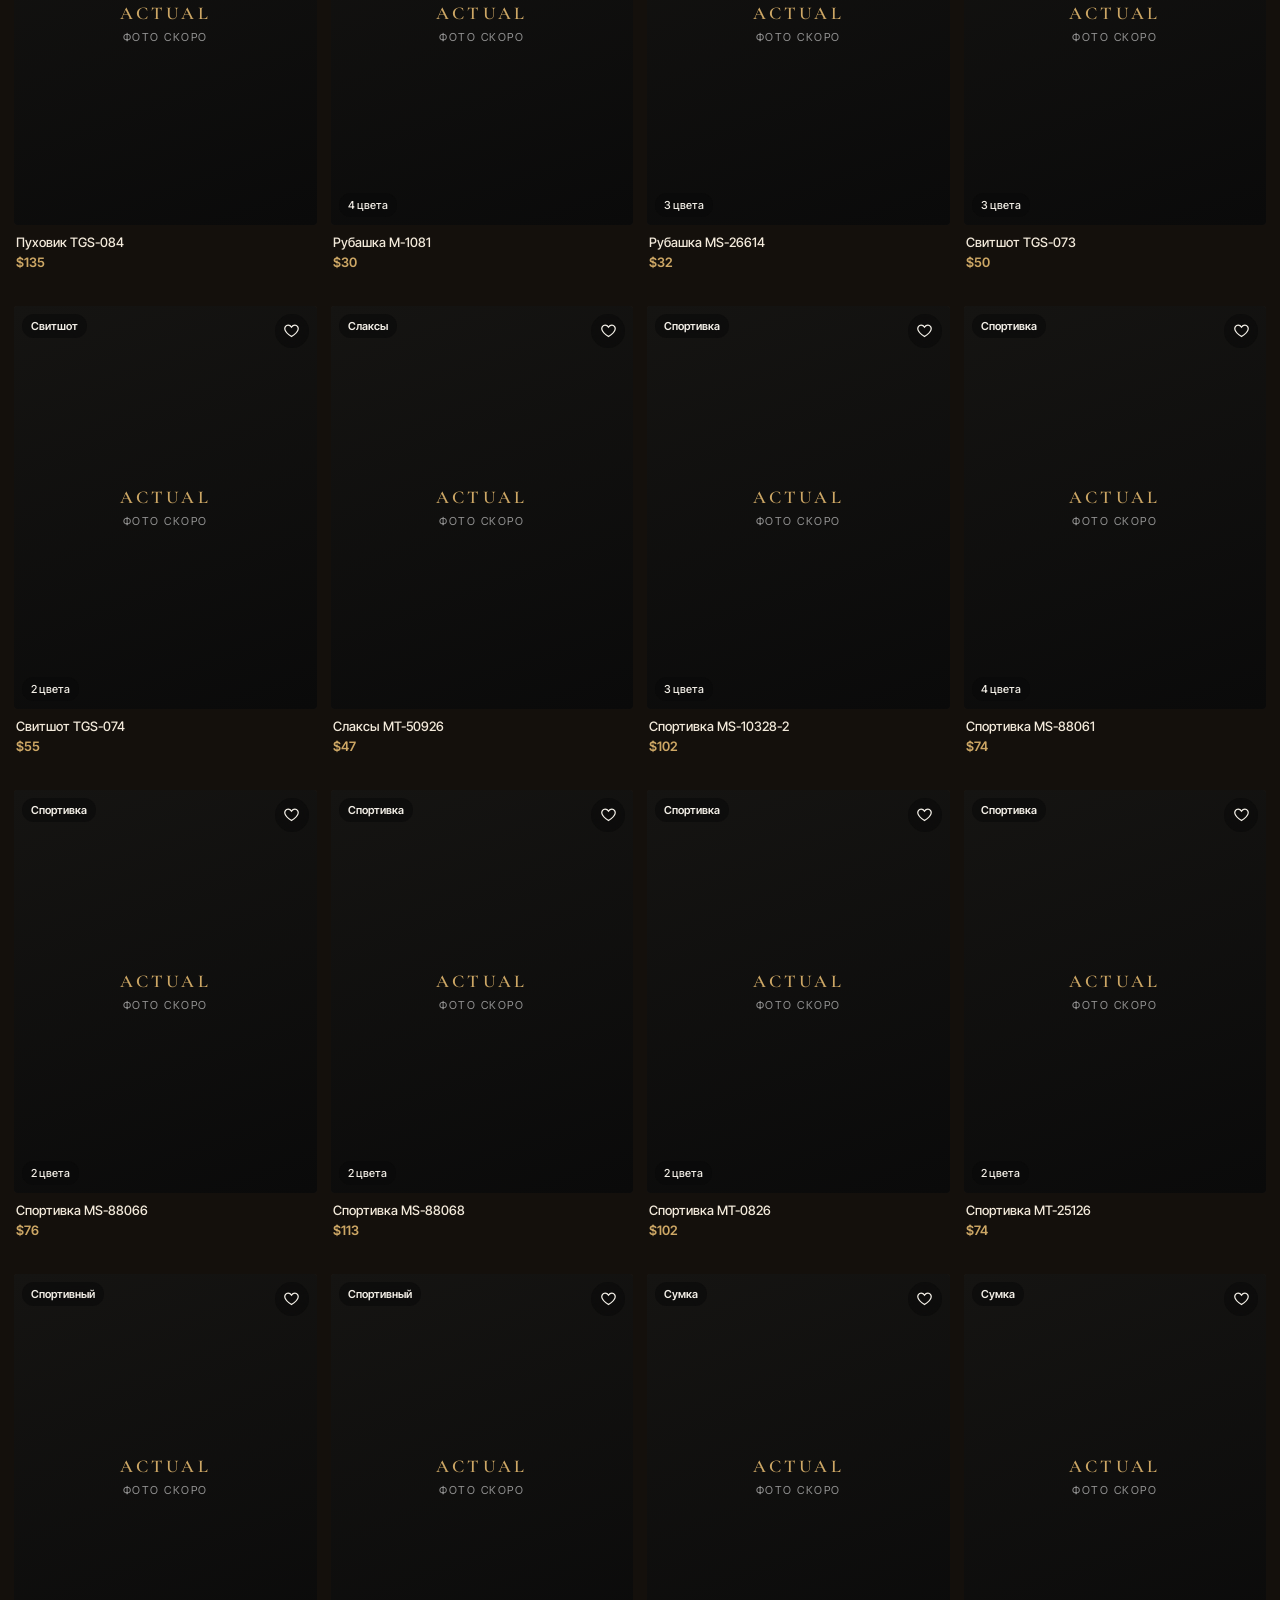
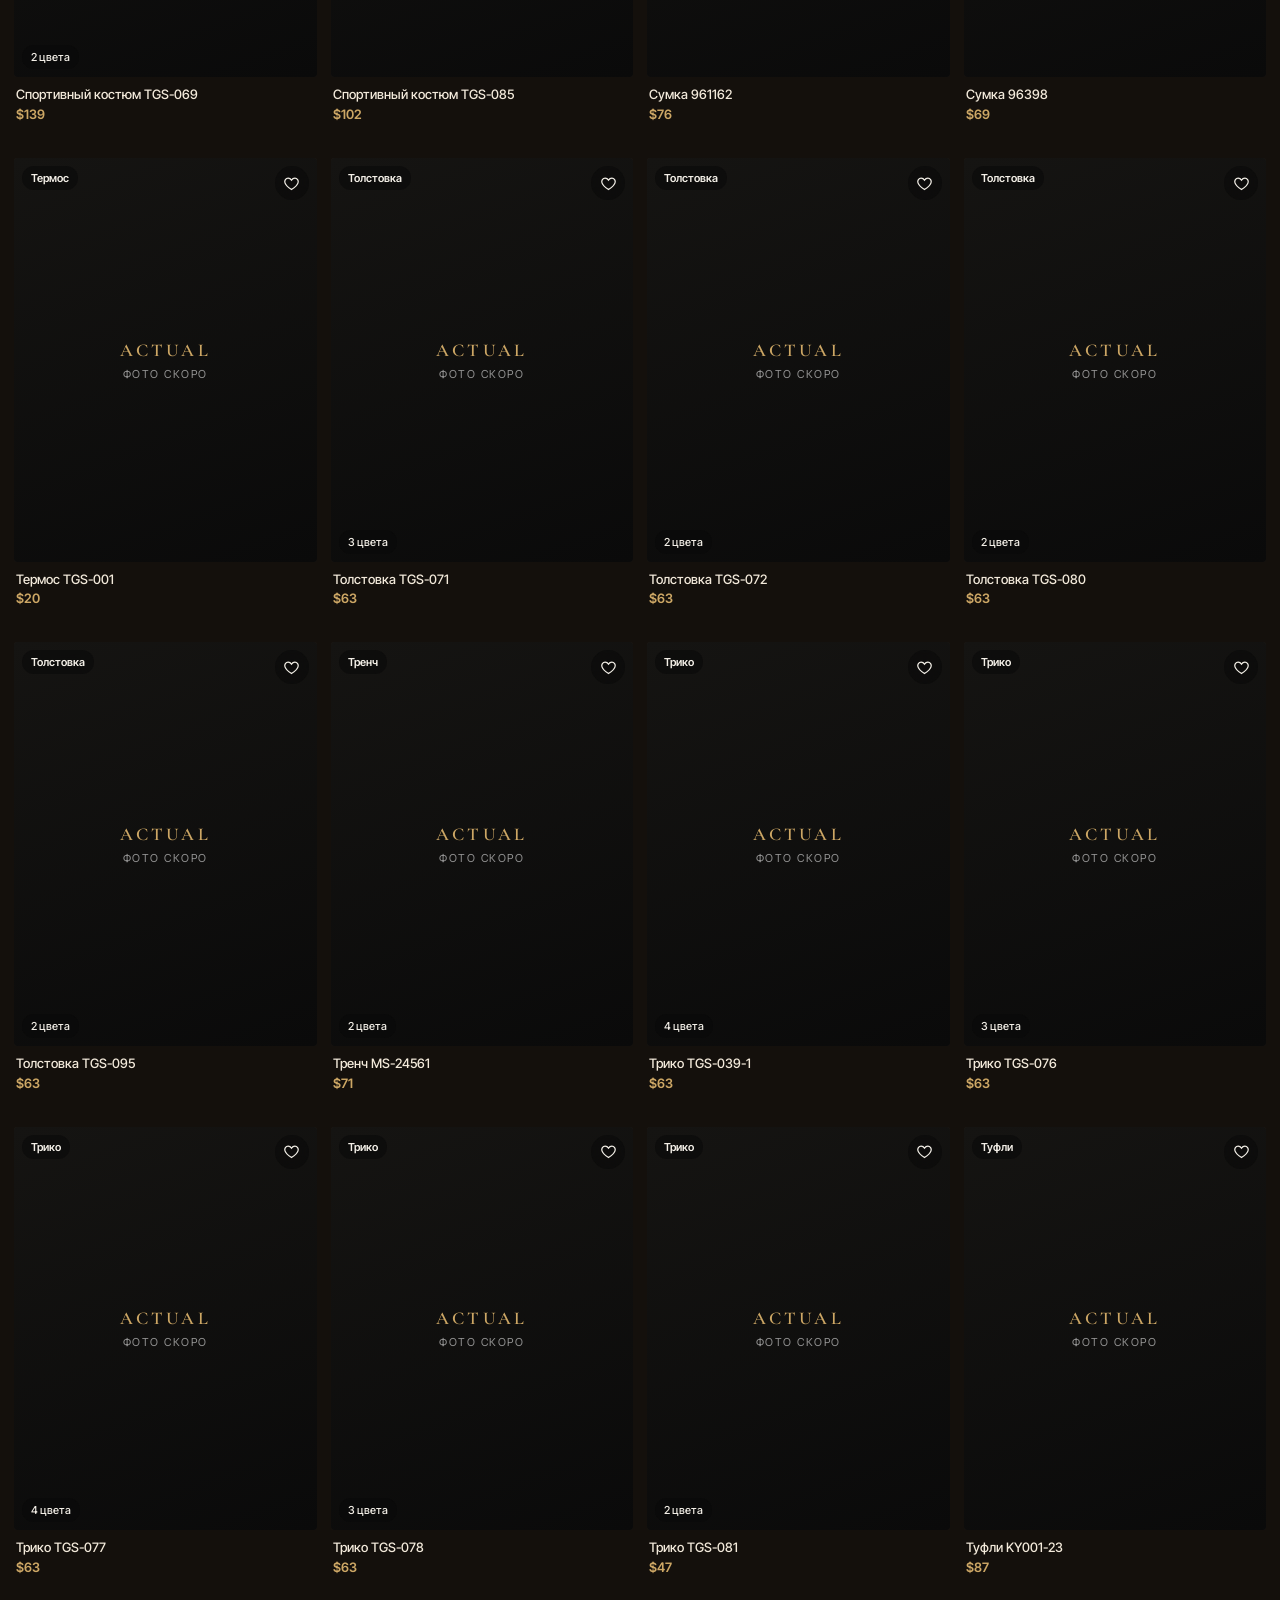
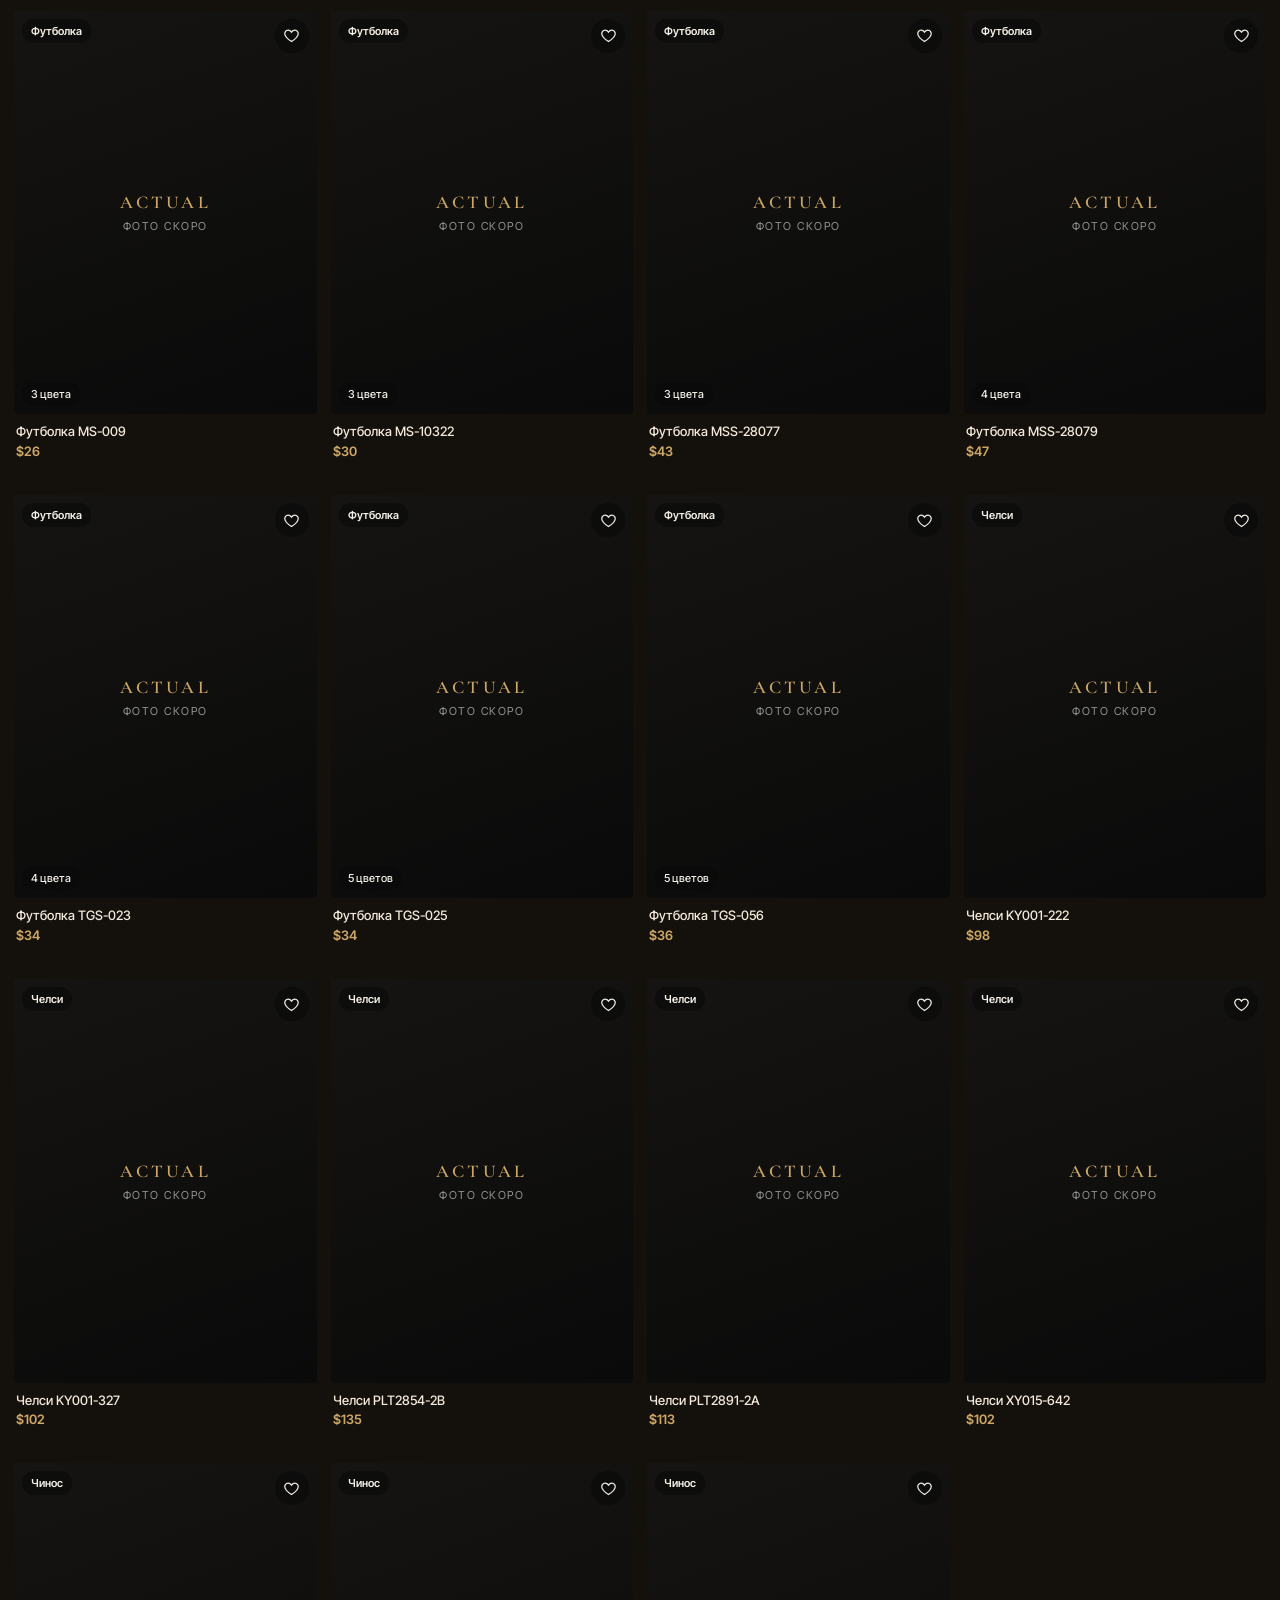
==== commit 18d26b21: "Обновление каталога 2026-11-28 20:15" ====
--- a/index.html
+++ b/index.html
@@ -715,7 +715,7 @@
 /* Новогодний снег: лёгкий, не мешает нажатиям, пауза в фоне */
 if (NY_ON) { document.body.classList.add("ny"); if (!matchMedia("(prefers-reduced-motion: reduce)").matches) { const cv = document.createElement("canvas"); cv.id = "snow"; document.body.appendChild(cv); const cx = cv.getContext("2d"); let W, H, F = []; const rs = () => { const d = Math.min(devicePixelRatio || 1, 2); W = innerWidth; H = innerHeight; cv.width = W * d; cv.height = H * d; cx.setTransform(d, 0, 0, d, 0, 0); const n = Math.round(Math.min(28, W * H / 30000)); F = Array.from({ length: n }, () => ({ x: Math.random() * W, y: Math.random() * H, r: .6 + Math.random() * 1.9, v: .25 + Math.random() * .7, w: Math.random() * 6.28, o: .35 + Math.random() * .5 })); }; rs(); addEventListener("resize", rs); const tick = () => { if (!document.hidden) { cx.clearRect(0, 0, W, H); for (const f of F) { f.y += f.v; f.w += .012; f.x += Math.sin(f.w) * .35; if (f.y > H + 4) { f.y = -4; f.x = Math.random() * W; } cx.globalAlpha = f.o; cx.fillStyle = "#E9D3A6"; cx.beginPath(); cx.arc(f.x, f.y, f.r, 0, 6.283); cx.fill(); } } requestAnimationFrame(tick); }; tick(); } }
 /* ПОДАРОЧНЫЕ БОКСЫ: составы и цены из каталога бутика (этикетки + Paloma, 18.11.2026). Оформление 2 000 ₸, при сумме товаров от 45 000 ₸ — в подарок. */
-const BOXSTOCK = (() => { try { return {"ok":true,"date":"2026-11-28 20:00","items":{"hatN":{"q":5,"price":6990,"sizes":{}},"scarf":{"q":2,"price":9990,"sizes":{}},"socks":{"q":5,"price":2990,"sizes":{}},"jmpG":{"q":5,"price":19990,"sizes":{"M":1,"L":1,"XL":2,"XXL":1}},"poloB":{"q":4,"price":14990,"sizes":{"M":1,"L":1,"XL":2}},"glov":{"q":6,"price":8990,"sizes":{"M":2,"M-L":1,"XL-2XL":3}},"poloO":{"q":9,"price":15990,"sizes":{"M":2,"L":2,"XL":3,"XXL":2}},"capN":{"q":4,"price":8990,"sizes":{}},"capBr":{"q":4,"price":8990,"sizes":{}},"capO":{"q":4,"price":8990,"sizes":{}},"shirt":{"q":3,"price":12990,"sizes":{"M":2,"L":0,"XL":0,"XXL":1}},"bagS":{"q":7,"price":10990,"sizes":{}},"hatB":{"q":0,"price":9990,"sizes":{}},"turtle":{"q":4,"price":16990,"sizes":{"M":1,"L":1,"XL":2}},"card":{"q":8,"price":17990,"sizes":{"M":1,"L":4,"XL":2,"XXL":1}},"hatG":{"q":3,"price":6990,"sizes":{}},"poloZ":{"q":6,"price":19990,"sizes":{"M":2,"L":1,"XL":2,"XXL":1}},"bagF":{"q":1,"price":25990,"sizes":{}},"jmpZ":{"q":6,"price":20990,"sizes":{"M":0,"L":4,"XL":2}},"jkt":{"q":9,"price":49990,"sizes":{"M":3,"L":1,"XL":2,"XXL":3}},"bagT":{"q":6,"price":15990,"sizes":{}},"bagT2":{"q":2,"price":11990,"sizes":{}},"tieR":{"q":2,"price":5990,"sizes":{}},"tieG":{"q":2,"price":5990,"sizes":{}}}}; } catch (e) { return { ok: false }; } })();
+const BOXSTOCK = (() => { try { return {"ok":true,"date":"2026-11-28 20:15","items":{"hatN":{"q":5,"price":6990,"sizes":{}},"scarf":{"q":2,"price":9990,"sizes":{}},"socks":{"q":5,"price":2990,"sizes":{}},"jmpG":{"q":5,"price":19990,"sizes":{"M":1,"L":1,"XL":2,"XXL":1}},"poloB":{"q":4,"price":14990,"sizes":{"M":1,"L":1,"XL":2}},"glov":{"q":6,"price":8990,"sizes":{"M":2,"M-L":1,"XL-2XL":3}},"poloO":{"q":9,"price":15990,"sizes":{"M":2,"L":2,"XL":3,"XXL":2}},"capN":{"q":4,"price":8990,"sizes":{}},"capBr":{"q":4,"price":8990,"sizes":{}},"capO":{"q":4,"price":8990,"sizes":{}},"shirt":{"q":3,"price":12990,"sizes":{"M":2,"L":0,"XL":0,"XXL":1}},"bagS":{"q":7,"price":10990,"sizes":{}},"hatB":{"q":0,"price":9990,"sizes":{}},"turtle":{"q":4,"price":16990,"sizes":{"M":1,"L":1,"XL":2}},"card":{"q":8,"price":17990,"sizes":{"M":1,"L":4,"XL":2,"XXL":1}},"hatG":{"q":3,"price":6990,"sizes":{}},"poloZ":{"q":6,"price":19990,"sizes":{"M":2,"L":1,"XL":2,"XXL":1}},"bagF":{"q":1,"price":25990,"sizes":{}},"jmpZ":{"q":6,"price":20990,"sizes":{"M":0,"L":4,"XL":2}},"jkt":{"q":9,"price":49990,"sizes":{"M":3,"L":1,"XL":2,"XXL":3}},"bagT":{"q":6,"price":15990,"sizes":{}},"bagT2":{"q":2,"price":11990,"sizes":{}},"tieR":{"q":2,"price":5990,"sizes":{}},"tieG":{"q":2,"price":5990,"sizes":{}}}}; } catch (e) { return { ok: false }; } })();
 const GB_FEE = 2000, GB_FREE = 45000;
 const GB_TIERS = { B: "До 27 000 ₸", M: "Средние", P: "Премиум", O: "В офис", V: "VIP қазақ" };
 const GB_IT = {
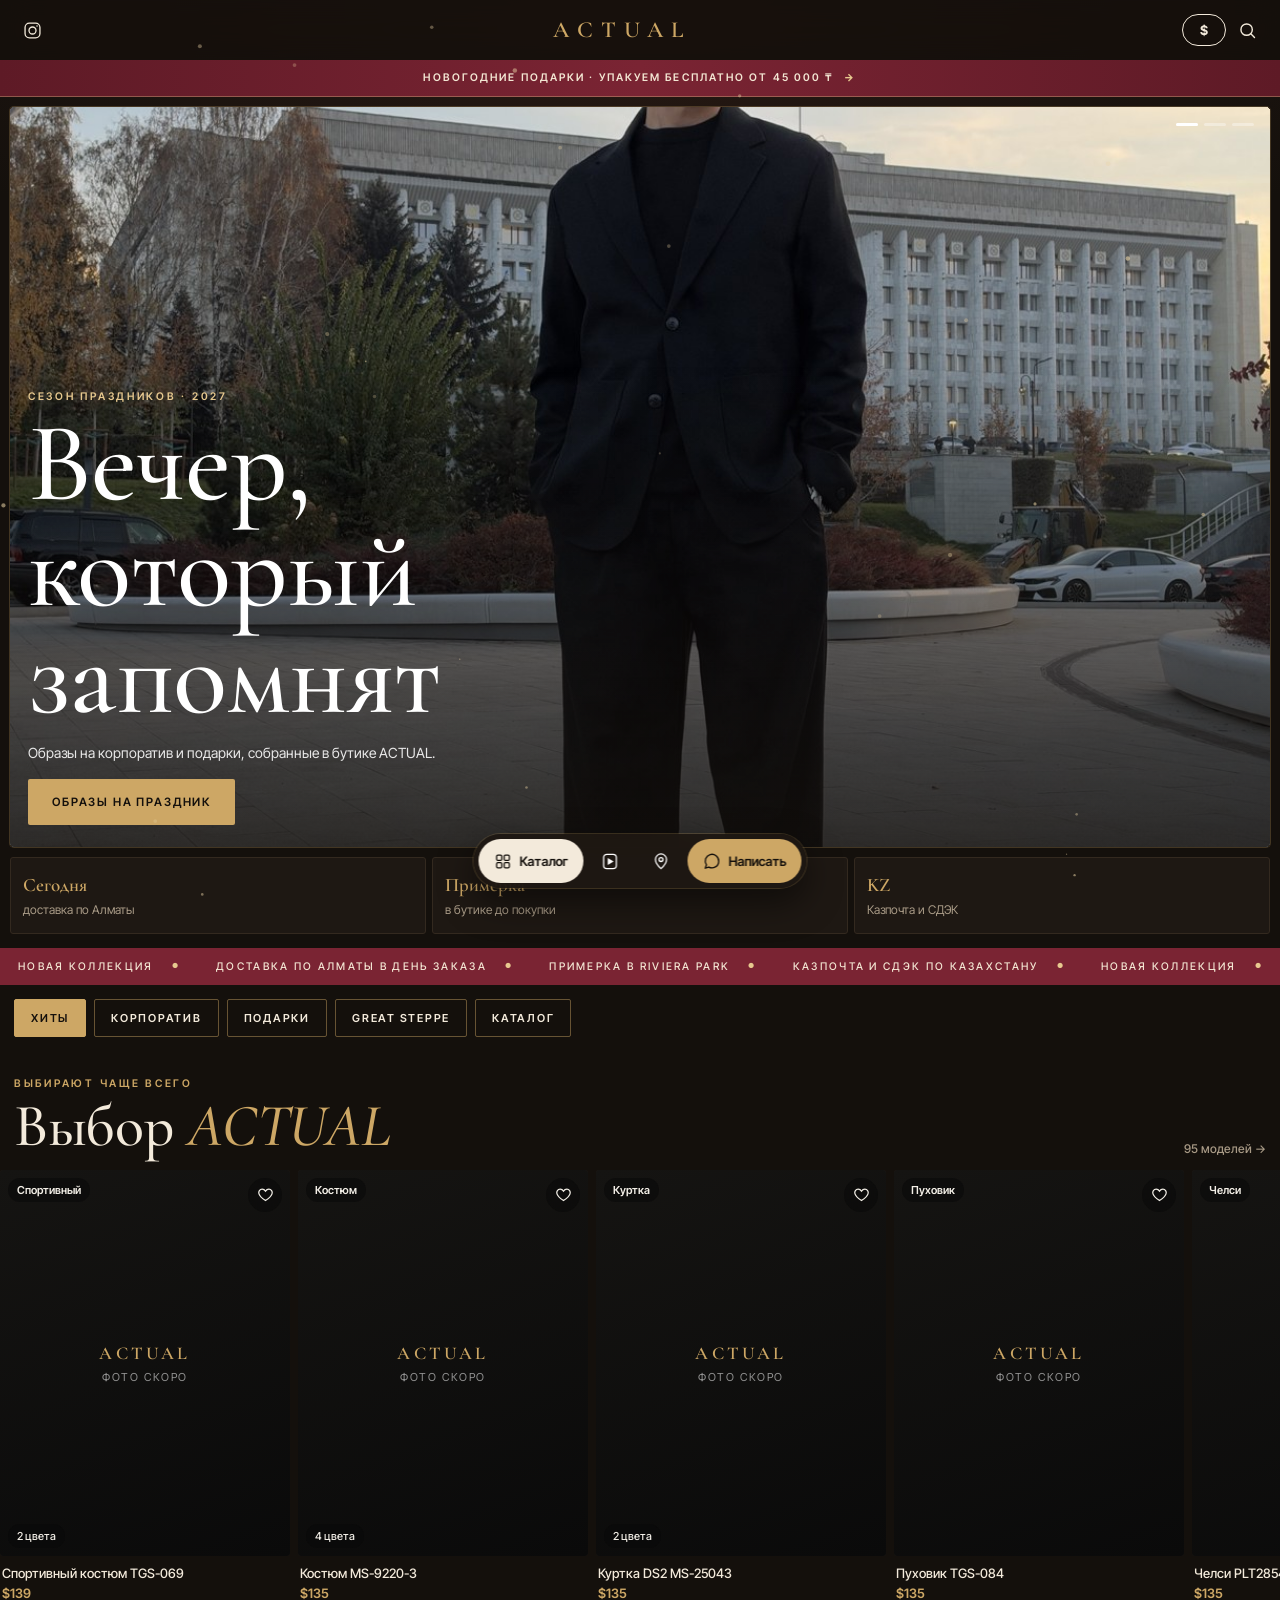
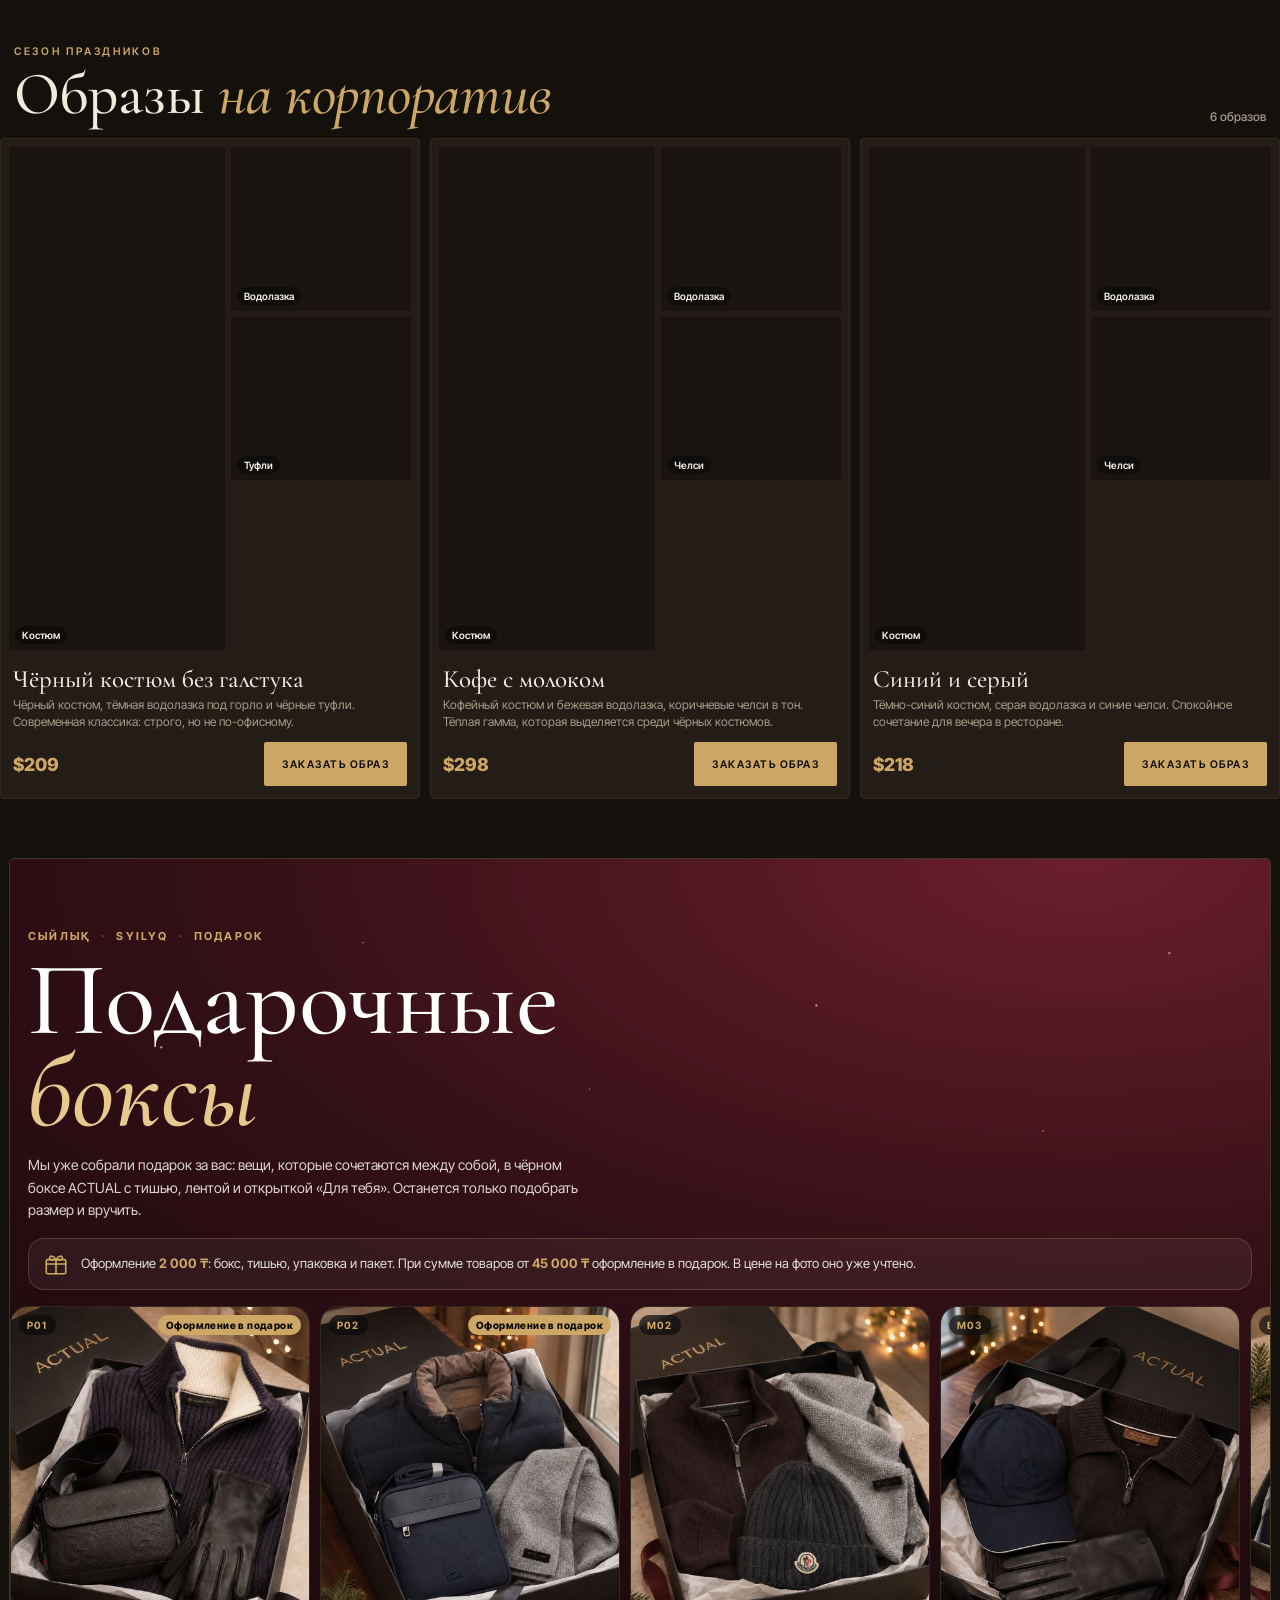
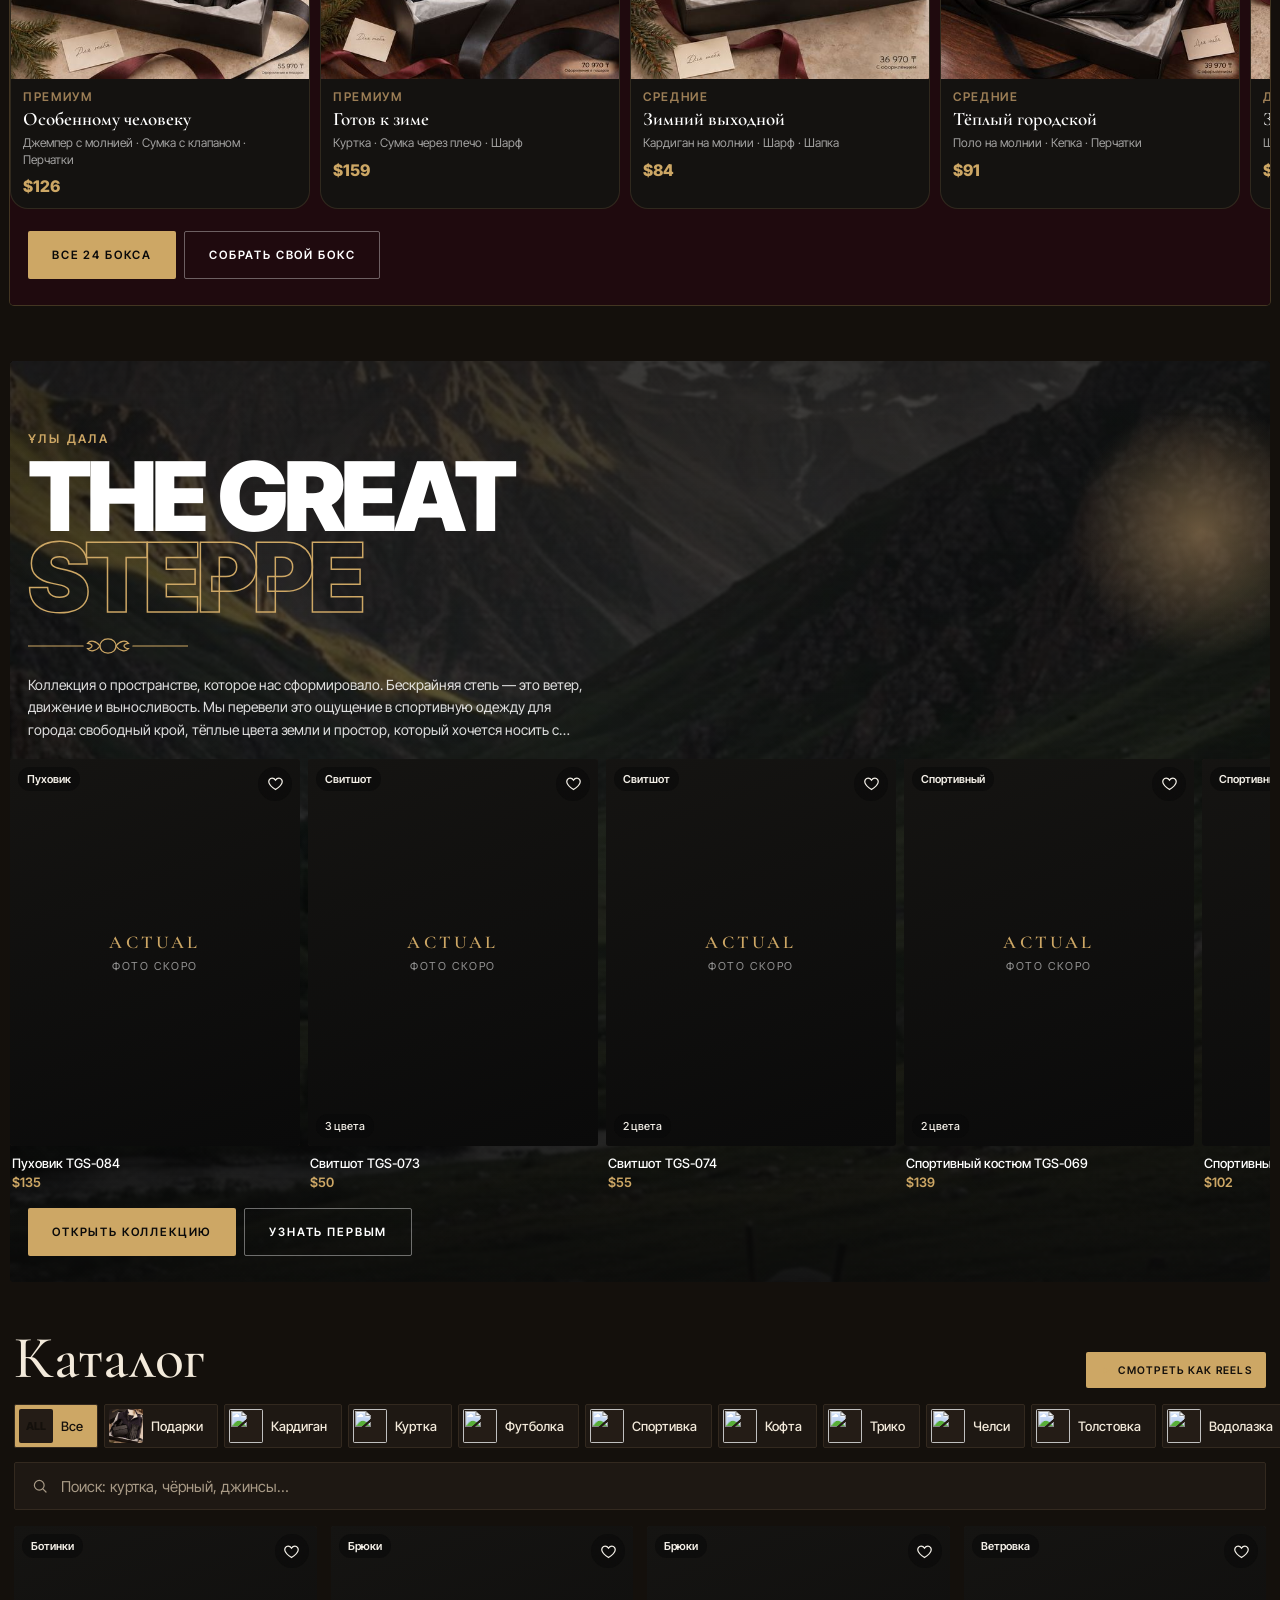
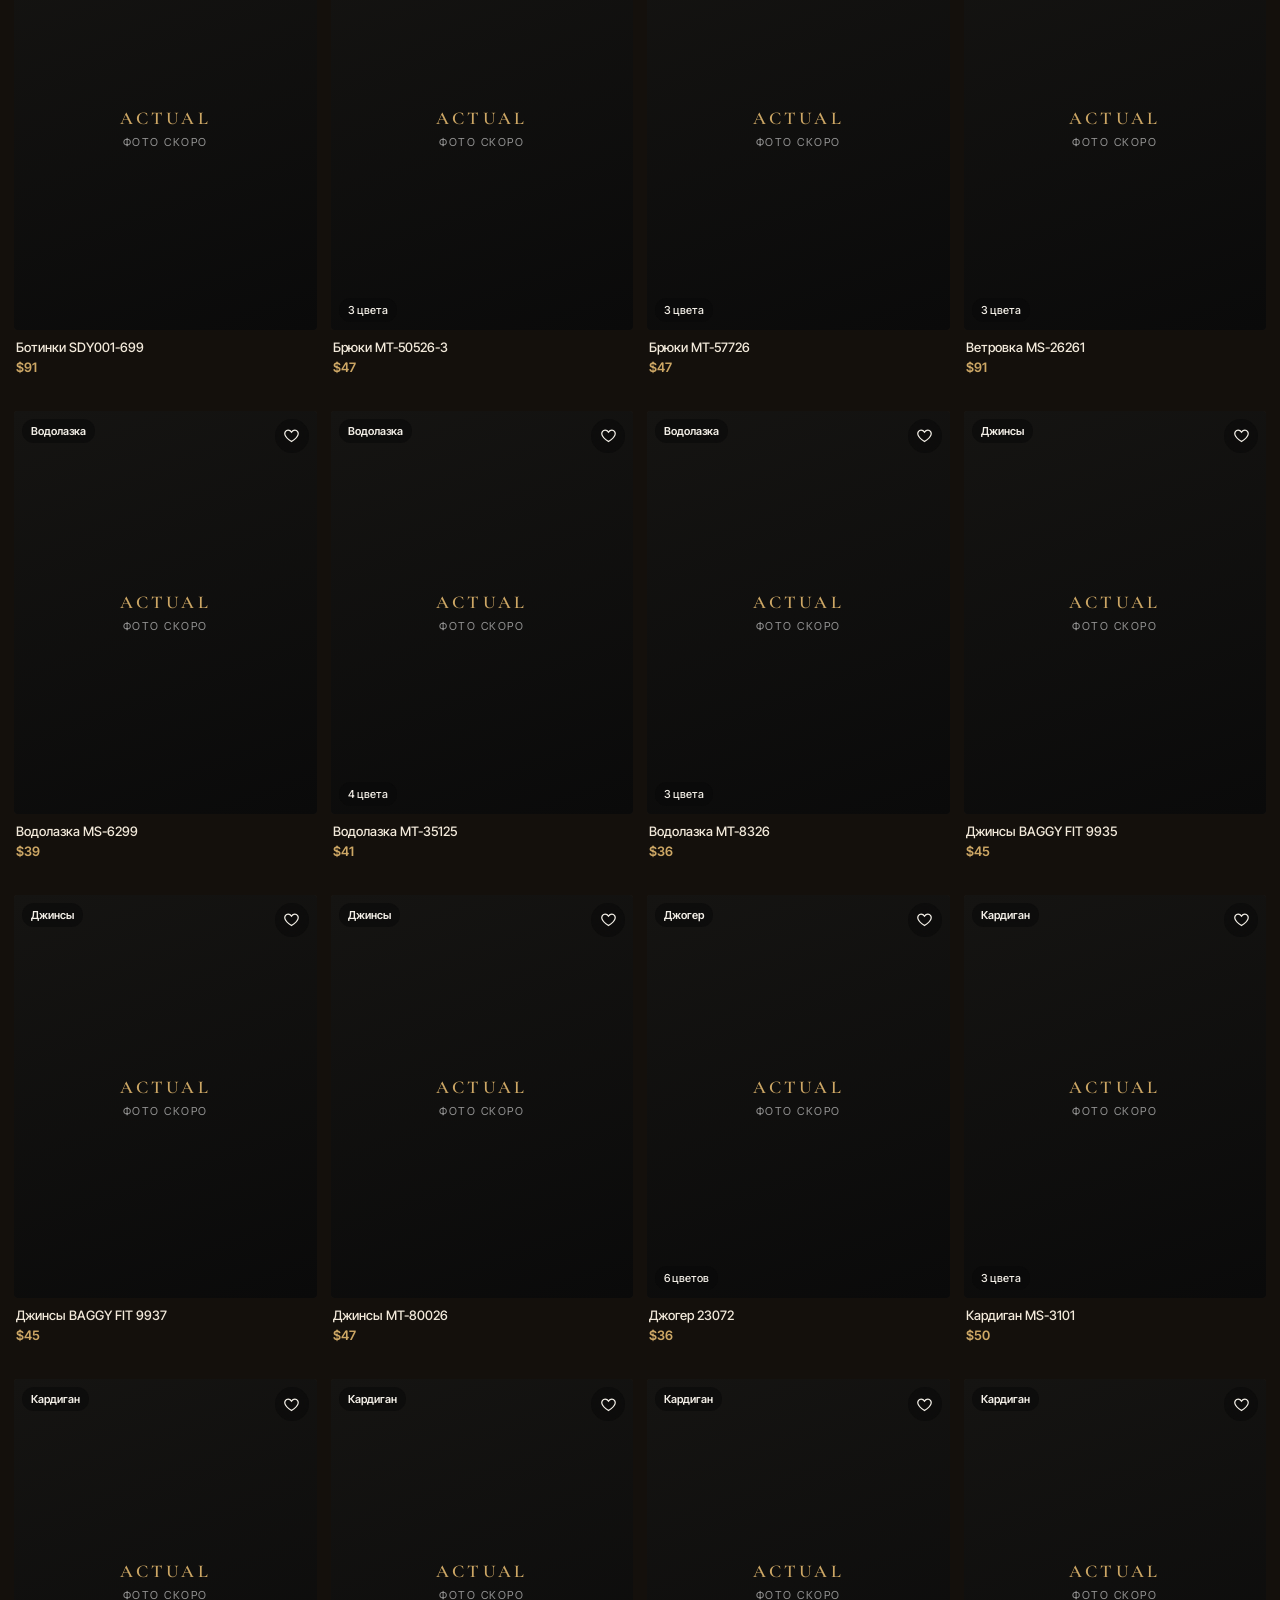
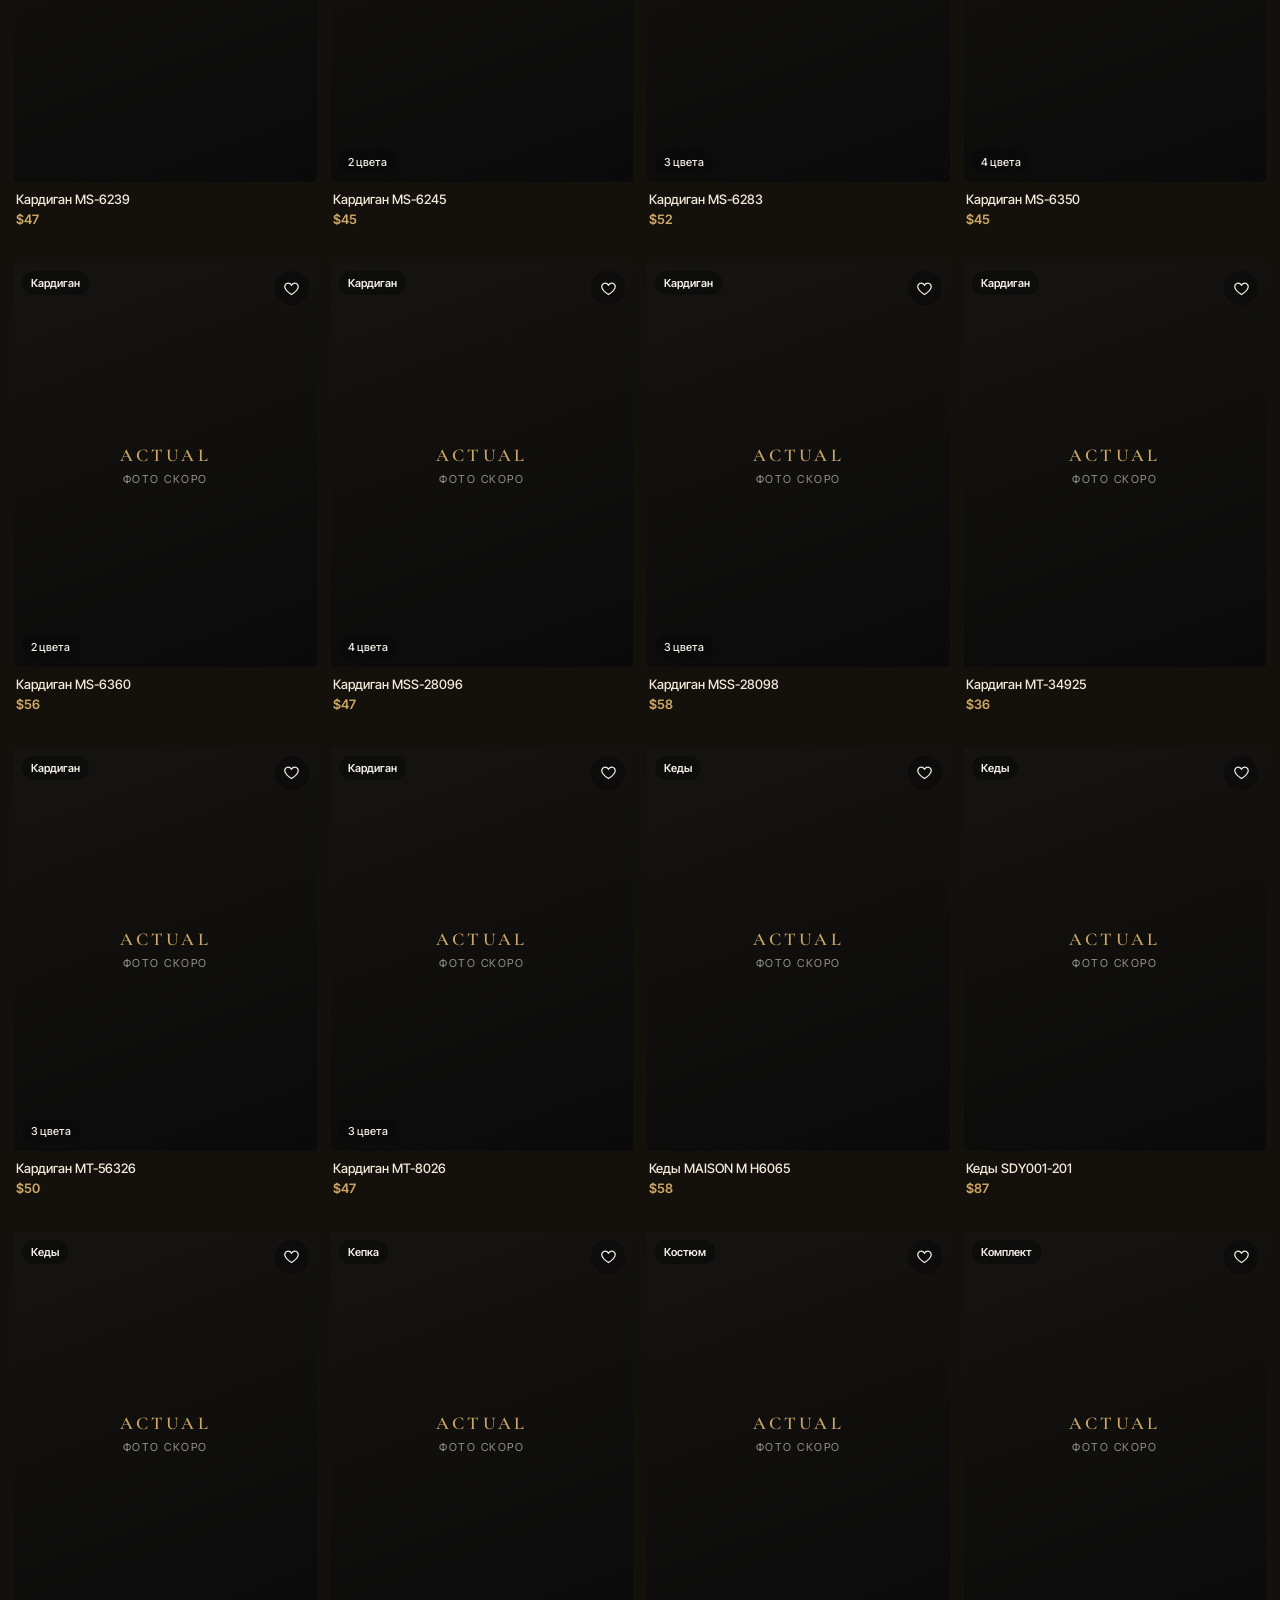
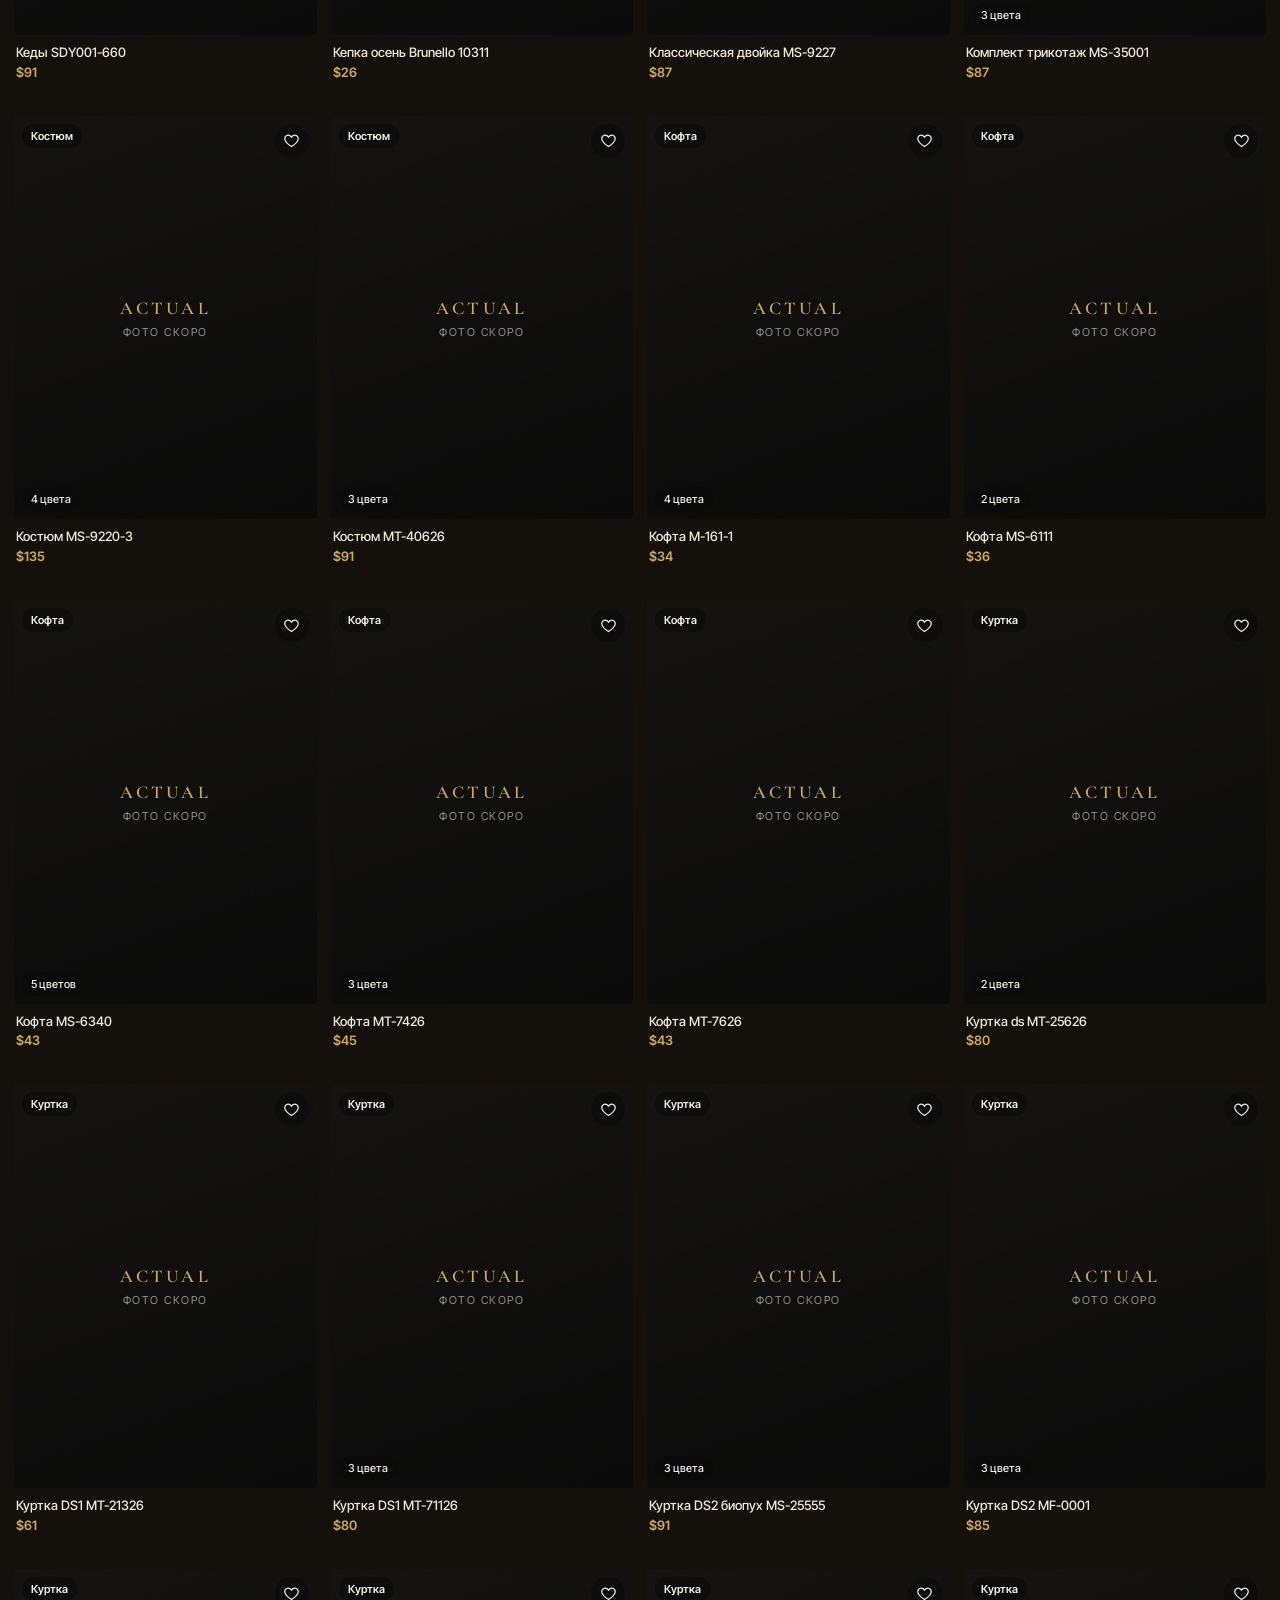
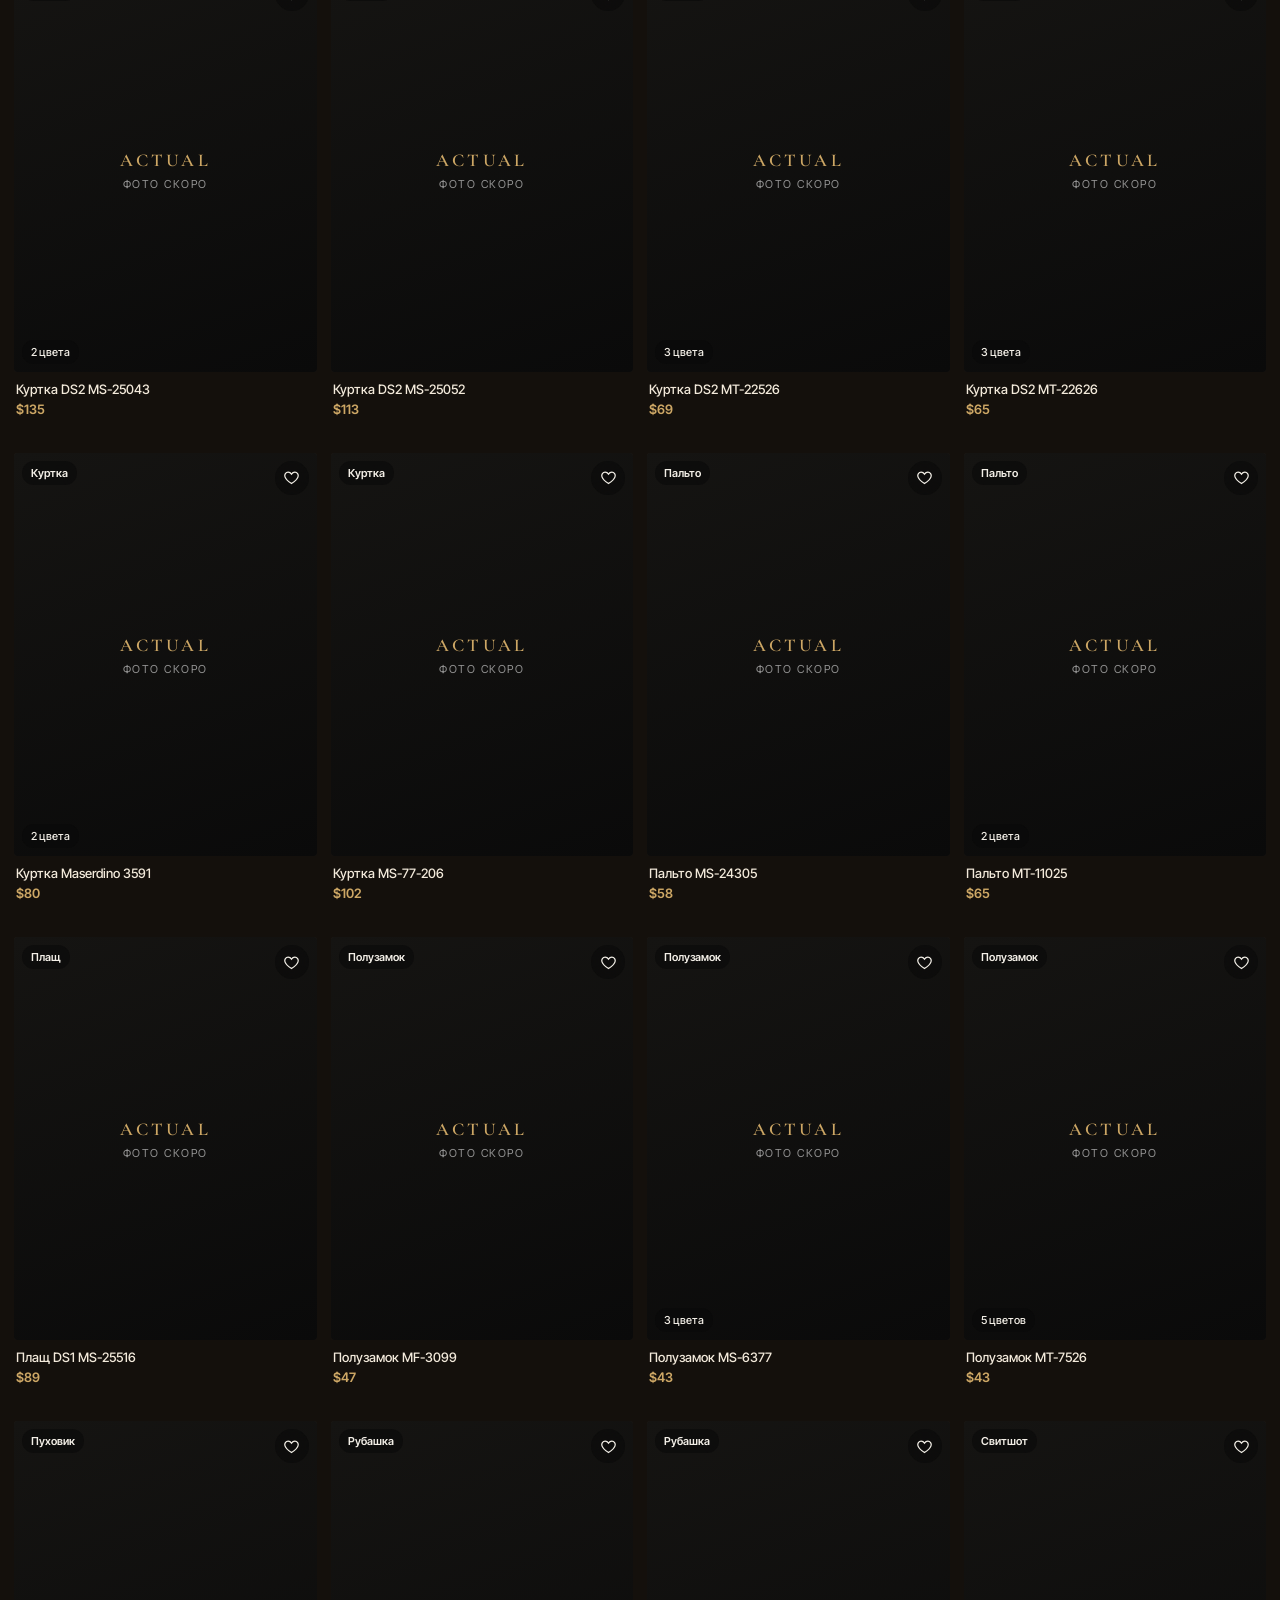
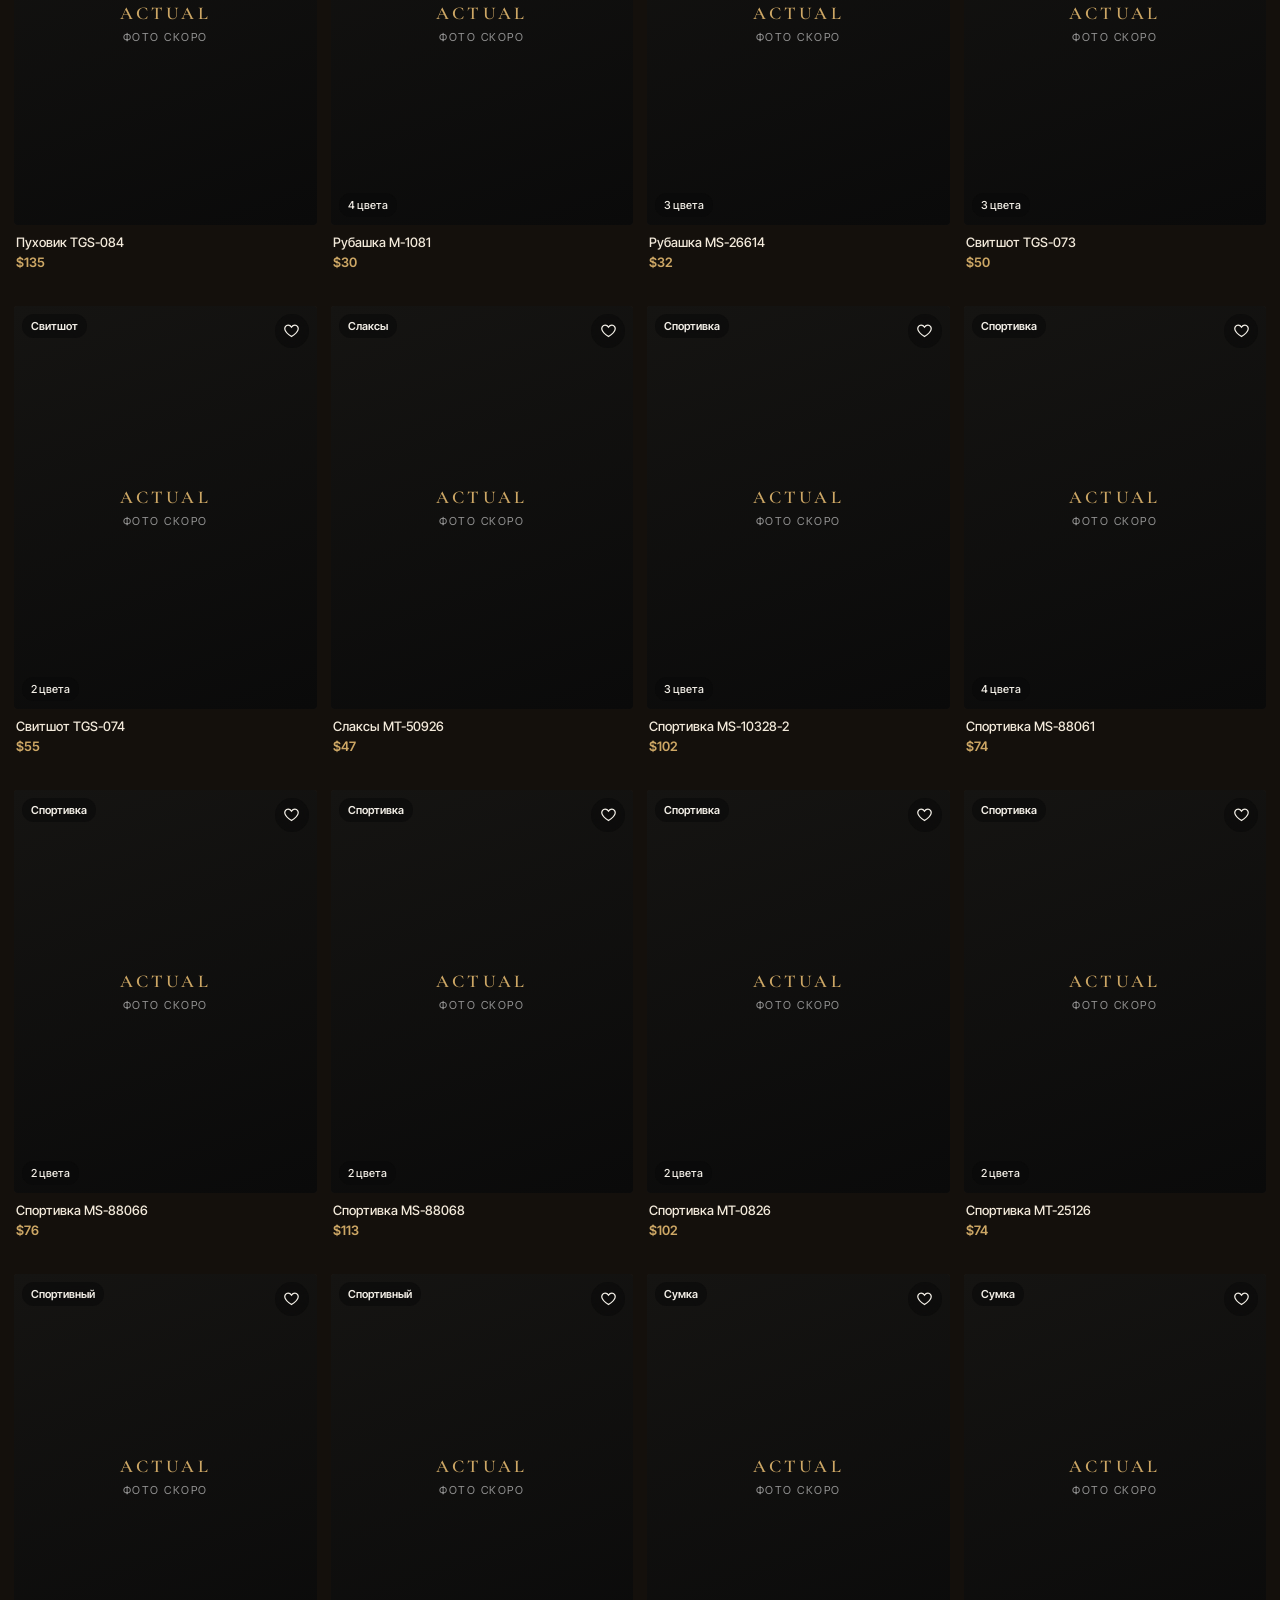
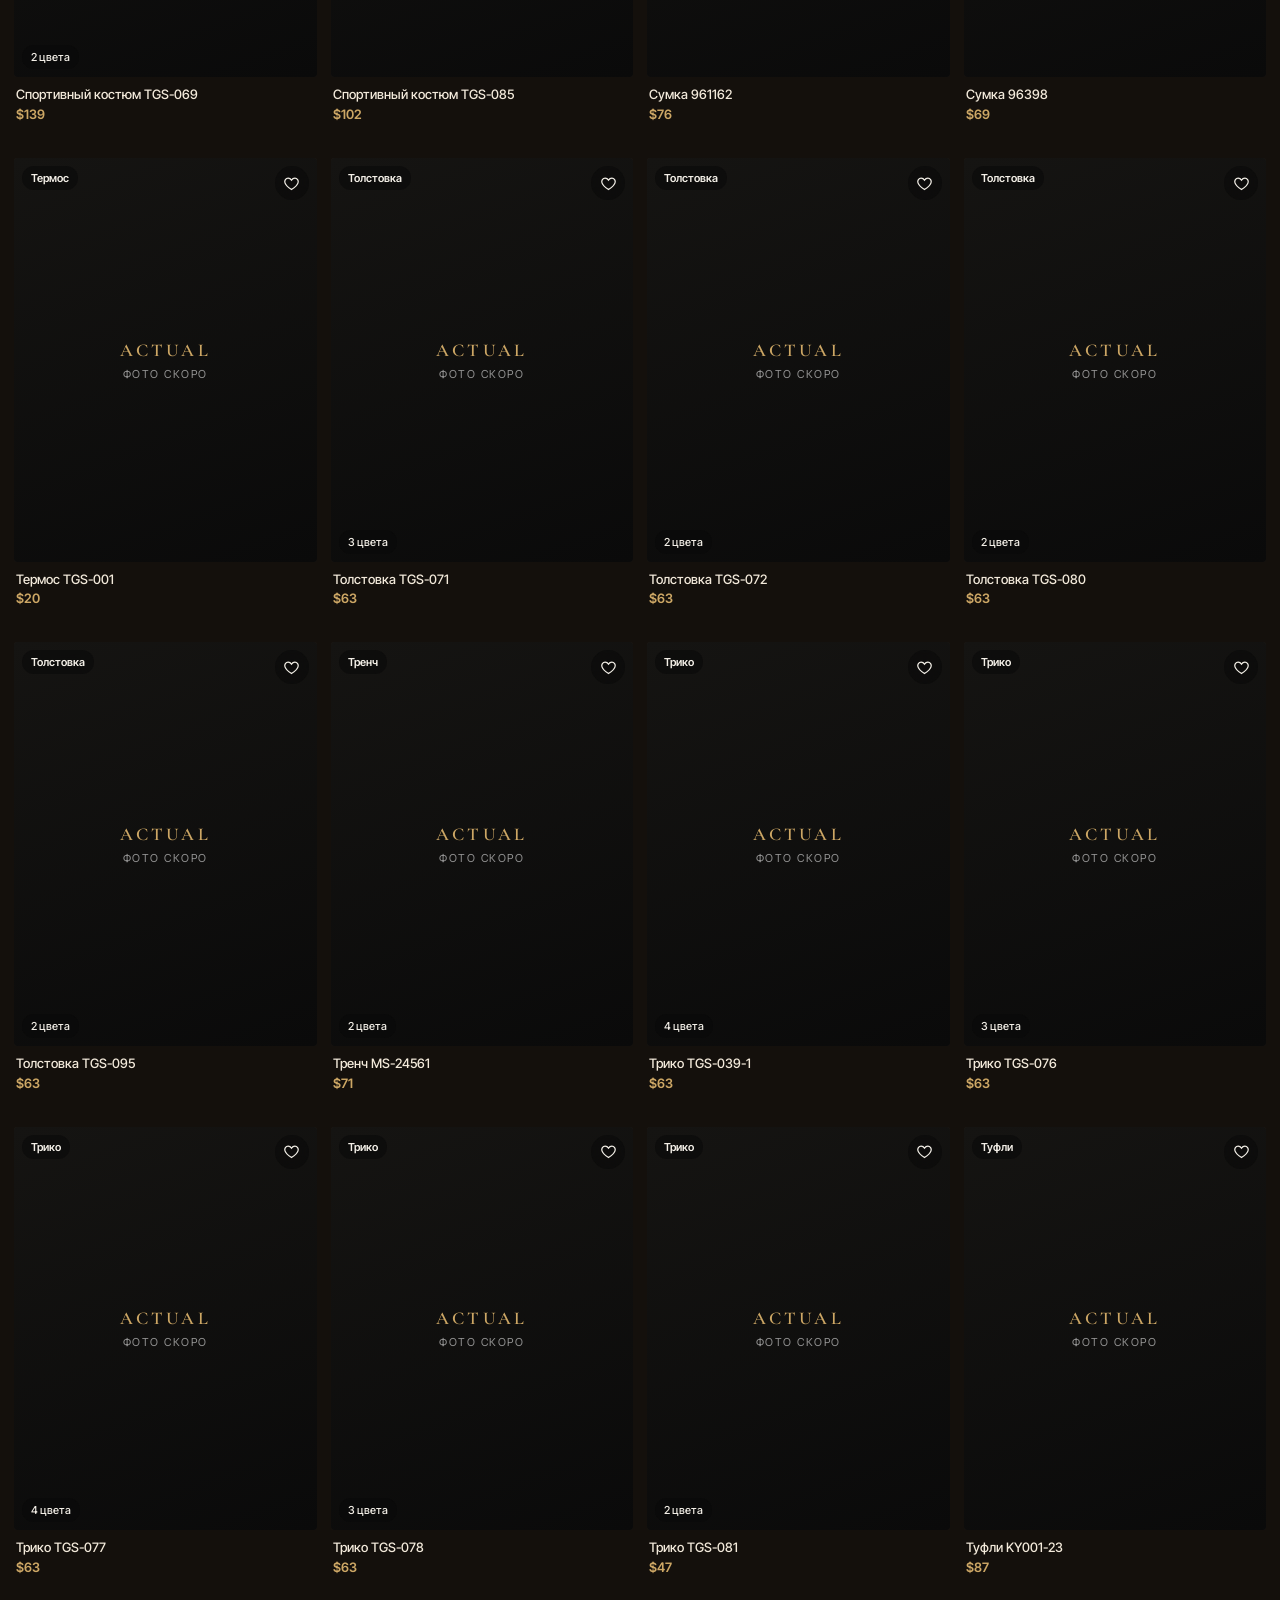
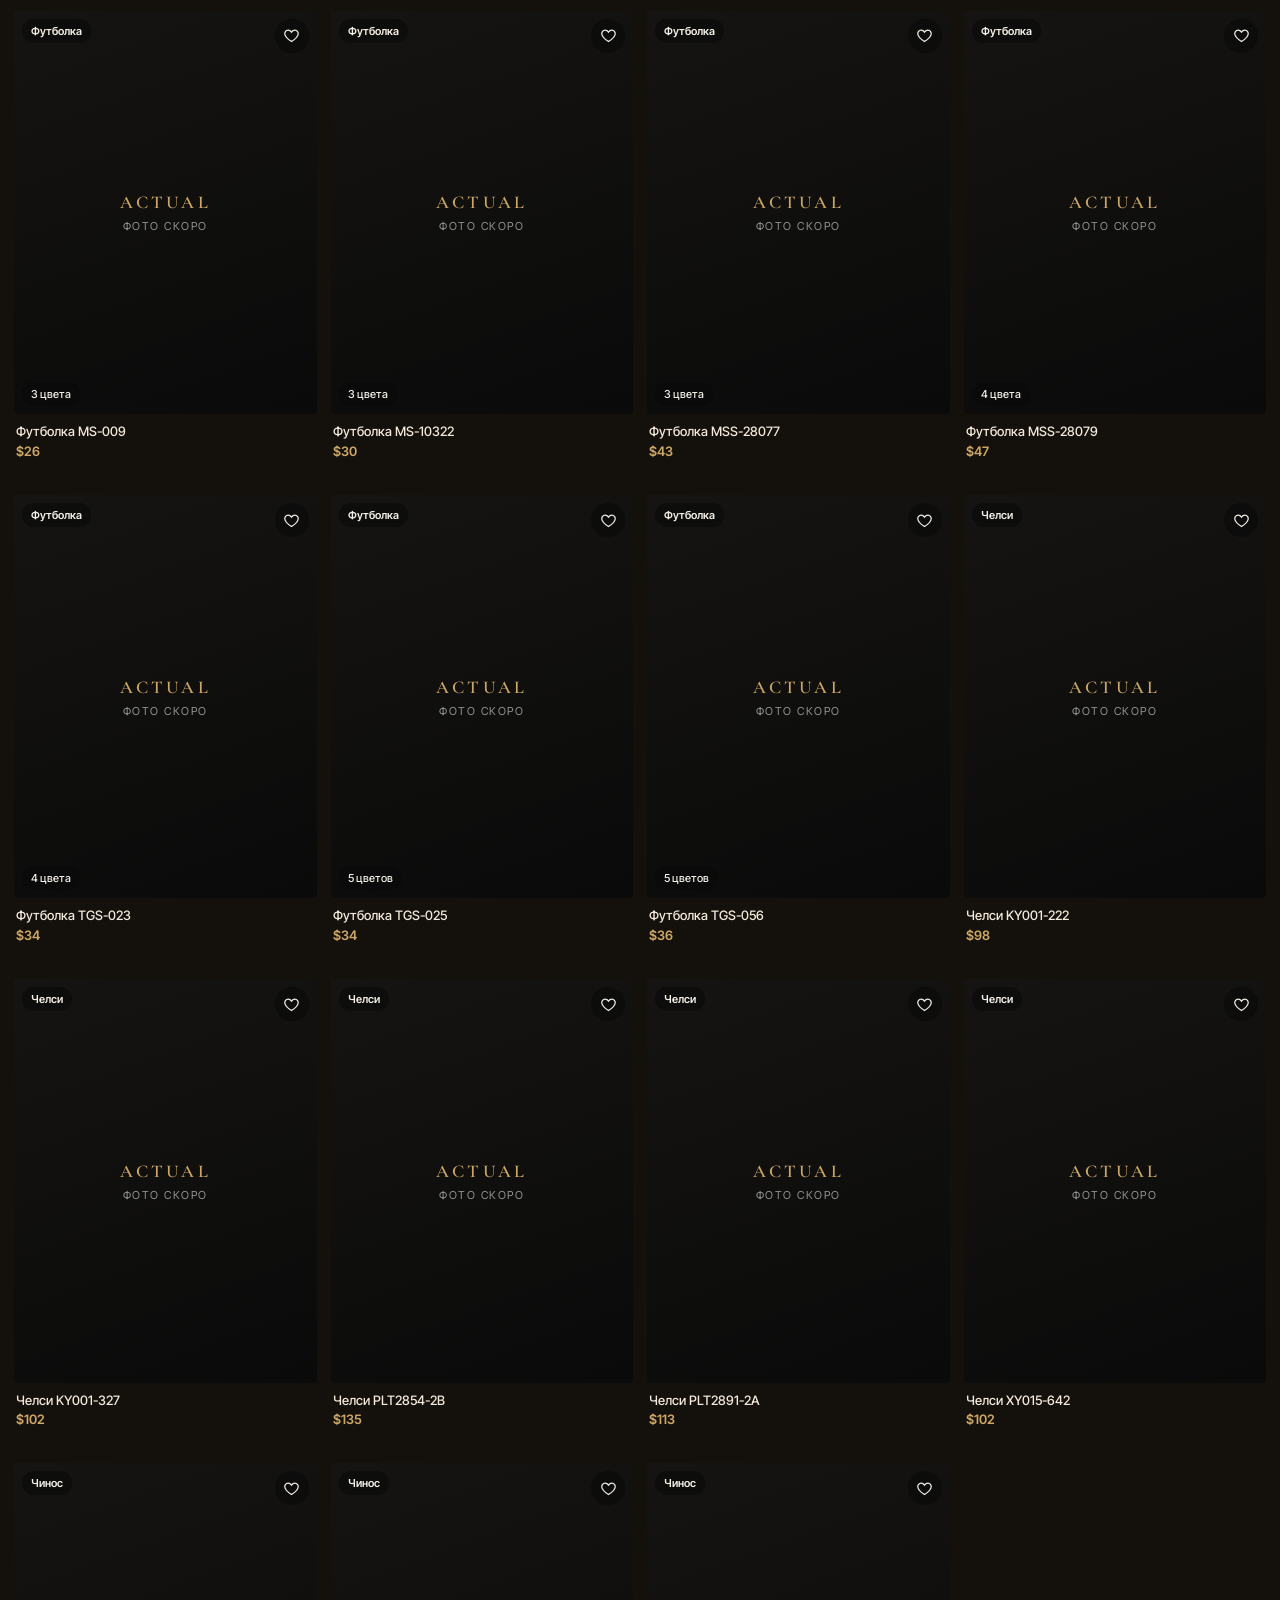
==== commit 12d3f61c: "Обновление каталога 2026-11-28 20:30" ====
--- a/index.html
+++ b/index.html
@@ -715,7 +715,7 @@
 /* Новогодний снег: лёгкий, не мешает нажатиям, пауза в фоне */
 if (NY_ON) { document.body.classList.add("ny"); if (!matchMedia("(prefers-reduced-motion: reduce)").matches) { const cv = document.createElement("canvas"); cv.id = "snow"; document.body.appendChild(cv); const cx = cv.getContext("2d"); let W, H, F = []; const rs = () => { const d = Math.min(devicePixelRatio || 1, 2); W = innerWidth; H = innerHeight; cv.width = W * d; cv.height = H * d; cx.setTransform(d, 0, 0, d, 0, 0); const n = Math.round(Math.min(28, W * H / 30000)); F = Array.from({ length: n }, () => ({ x: Math.random() * W, y: Math.random() * H, r: .6 + Math.random() * 1.9, v: .25 + Math.random() * .7, w: Math.random() * 6.28, o: .35 + Math.random() * .5 })); }; rs(); addEventListener("resize", rs); const tick = () => { if (!document.hidden) { cx.clearRect(0, 0, W, H); for (const f of F) { f.y += f.v; f.w += .012; f.x += Math.sin(f.w) * .35; if (f.y > H + 4) { f.y = -4; f.x = Math.random() * W; } cx.globalAlpha = f.o; cx.fillStyle = "#E9D3A6"; cx.beginPath(); cx.arc(f.x, f.y, f.r, 0, 6.283); cx.fill(); } } requestAnimationFrame(tick); }; tick(); } }
 /* ПОДАРОЧНЫЕ БОКСЫ: составы и цены из каталога бутика (этикетки + Paloma, 18.11.2026). Оформление 2 000 ₸, при сумме товаров от 45 000 ₸ — в подарок. */
-const BOXSTOCK = (() => { try { return {"ok":true,"date":"2026-11-28 20:15","items":{"hatN":{"q":5,"price":6990,"sizes":{}},"scarf":{"q":2,"price":9990,"sizes":{}},"socks":{"q":5,"price":2990,"sizes":{}},"jmpG":{"q":5,"price":19990,"sizes":{"M":1,"L":1,"XL":2,"XXL":1}},"poloB":{"q":4,"price":14990,"sizes":{"M":1,"L":1,"XL":2}},"glov":{"q":6,"price":8990,"sizes":{"M":2,"M-L":1,"XL-2XL":3}},"poloO":{"q":9,"price":15990,"sizes":{"M":2,"L":2,"XL":3,"XXL":2}},"capN":{"q":4,"price":8990,"sizes":{}},"capBr":{"q":4,"price":8990,"sizes":{}},"capO":{"q":4,"price":8990,"sizes":{}},"shirt":{"q":3,"price":12990,"sizes":{"M":2,"L":0,"XL":0,"XXL":1}},"bagS":{"q":7,"price":10990,"sizes":{}},"hatB":{"q":0,"price":9990,"sizes":{}},"turtle":{"q":4,"price":16990,"sizes":{"M":1,"L":1,"XL":2}},"card":{"q":8,"price":17990,"sizes":{"M":1,"L":4,"XL":2,"XXL":1}},"hatG":{"q":3,"price":6990,"sizes":{}},"poloZ":{"q":6,"price":19990,"sizes":{"M":2,"L":1,"XL":2,"XXL":1}},"bagF":{"q":1,"price":25990,"sizes":{}},"jmpZ":{"q":6,"price":20990,"sizes":{"M":0,"L":4,"XL":2}},"jkt":{"q":9,"price":49990,"sizes":{"M":3,"L":1,"XL":2,"XXL":3}},"bagT":{"q":6,"price":15990,"sizes":{}},"bagT2":{"q":2,"price":11990,"sizes":{}},"tieR":{"q":2,"price":5990,"sizes":{}},"tieG":{"q":2,"price":5990,"sizes":{}}}}; } catch (e) { return { ok: false }; } })();
+const BOXSTOCK = (() => { try { return {"ok":true,"date":"2026-11-28 20:30","items":{"hatN":{"q":5,"price":6990,"sizes":{}},"scarf":{"q":2,"price":9990,"sizes":{}},"socks":{"q":5,"price":2990,"sizes":{}},"jmpG":{"q":5,"price":19990,"sizes":{"M":1,"L":1,"XL":2,"XXL":1}},"poloB":{"q":4,"price":14990,"sizes":{"M":1,"L":1,"XL":2}},"glov":{"q":6,"price":8990,"sizes":{"M":2,"M-L":1,"XL-2XL":3}},"poloO":{"q":9,"price":15990,"sizes":{"M":2,"L":2,"XL":3,"XXL":2}},"capN":{"q":4,"price":8990,"sizes":{}},"capBr":{"q":4,"price":8990,"sizes":{}},"capO":{"q":4,"price":8990,"sizes":{}},"shirt":{"q":3,"price":12990,"sizes":{"M":2,"L":0,"XL":0,"XXL":1}},"bagS":{"q":7,"price":10990,"sizes":{}},"hatB":{"q":0,"price":9990,"sizes":{}},"turtle":{"q":4,"price":16990,"sizes":{"M":1,"L":1,"XL":2}},"card":{"q":8,"price":17990,"sizes":{"M":1,"L":4,"XL":2,"XXL":1}},"hatG":{"q":3,"price":6990,"sizes":{}},"poloZ":{"q":6,"price":19990,"sizes":{"M":2,"L":1,"XL":2,"XXL":1}},"bagF":{"q":1,"price":25990,"sizes":{}},"jmpZ":{"q":6,"price":20990,"sizes":{"M":0,"L":4,"XL":2}},"jkt":{"q":9,"price":49990,"sizes":{"M":3,"L":1,"XL":2,"XXL":3}},"bagT":{"q":6,"price":15990,"sizes":{}},"bagT2":{"q":2,"price":11990,"sizes":{}},"tieR":{"q":2,"price":5990,"sizes":{}},"tieG":{"q":2,"price":5990,"sizes":{}}}}; } catch (e) { return { ok: false }; } })();
 const GB_FEE = 2000, GB_FREE = 45000;
 const GB_TIERS = { B: "До 27 000 ₸", M: "Средние", P: "Премиум", O: "В офис", V: "VIP қазақ" };
 const GB_IT = {
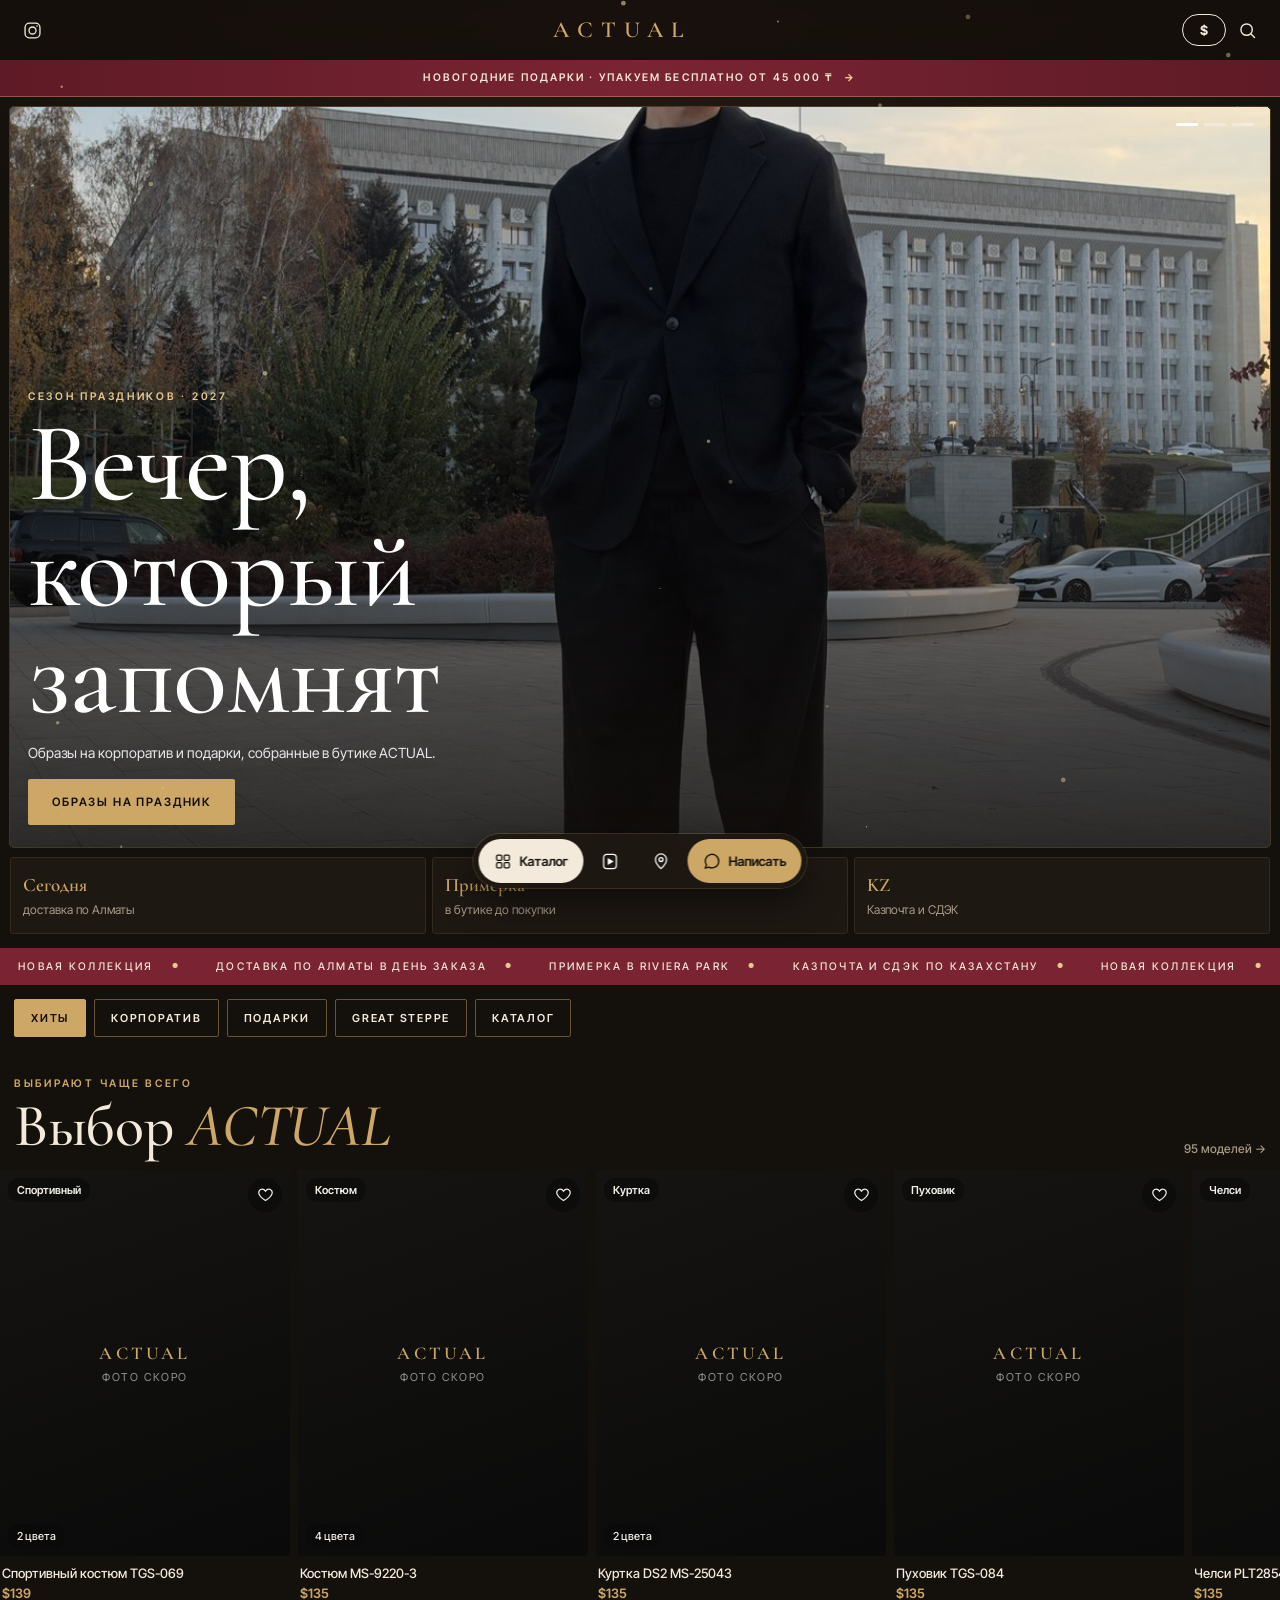
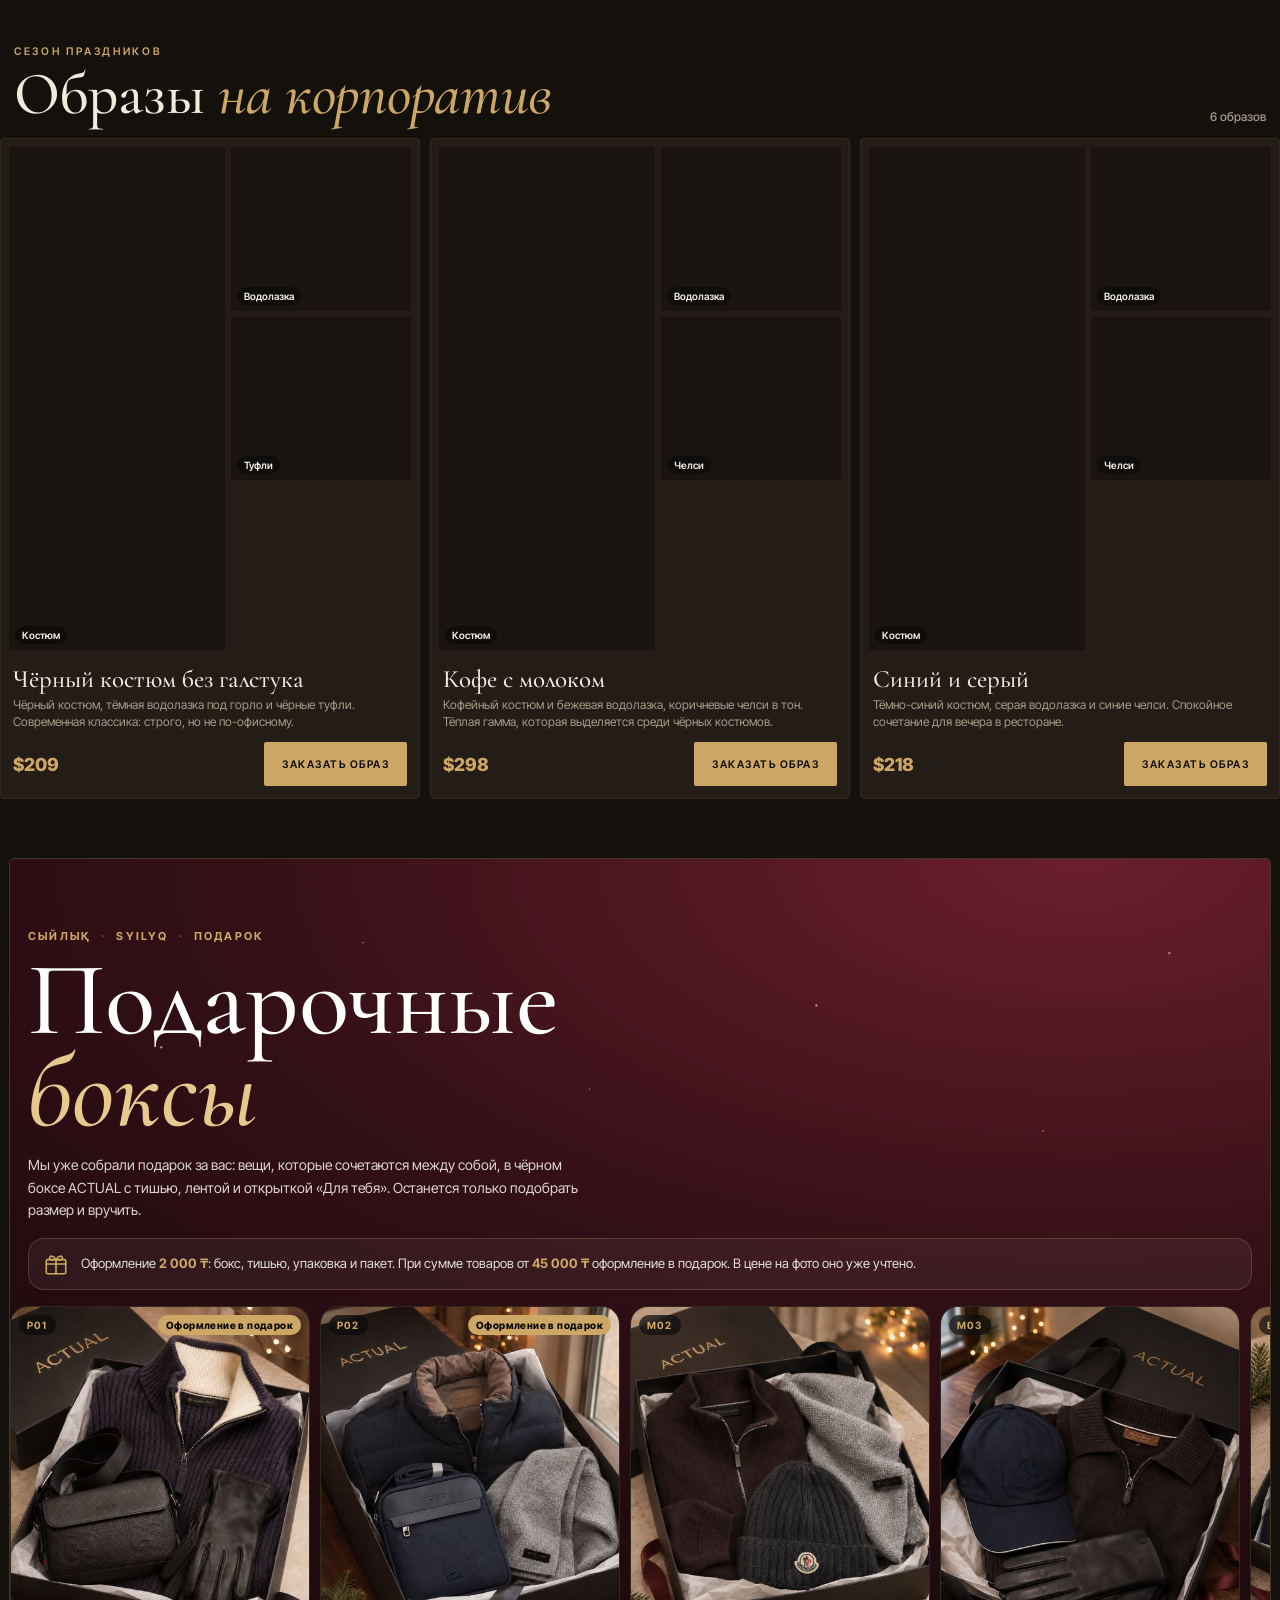
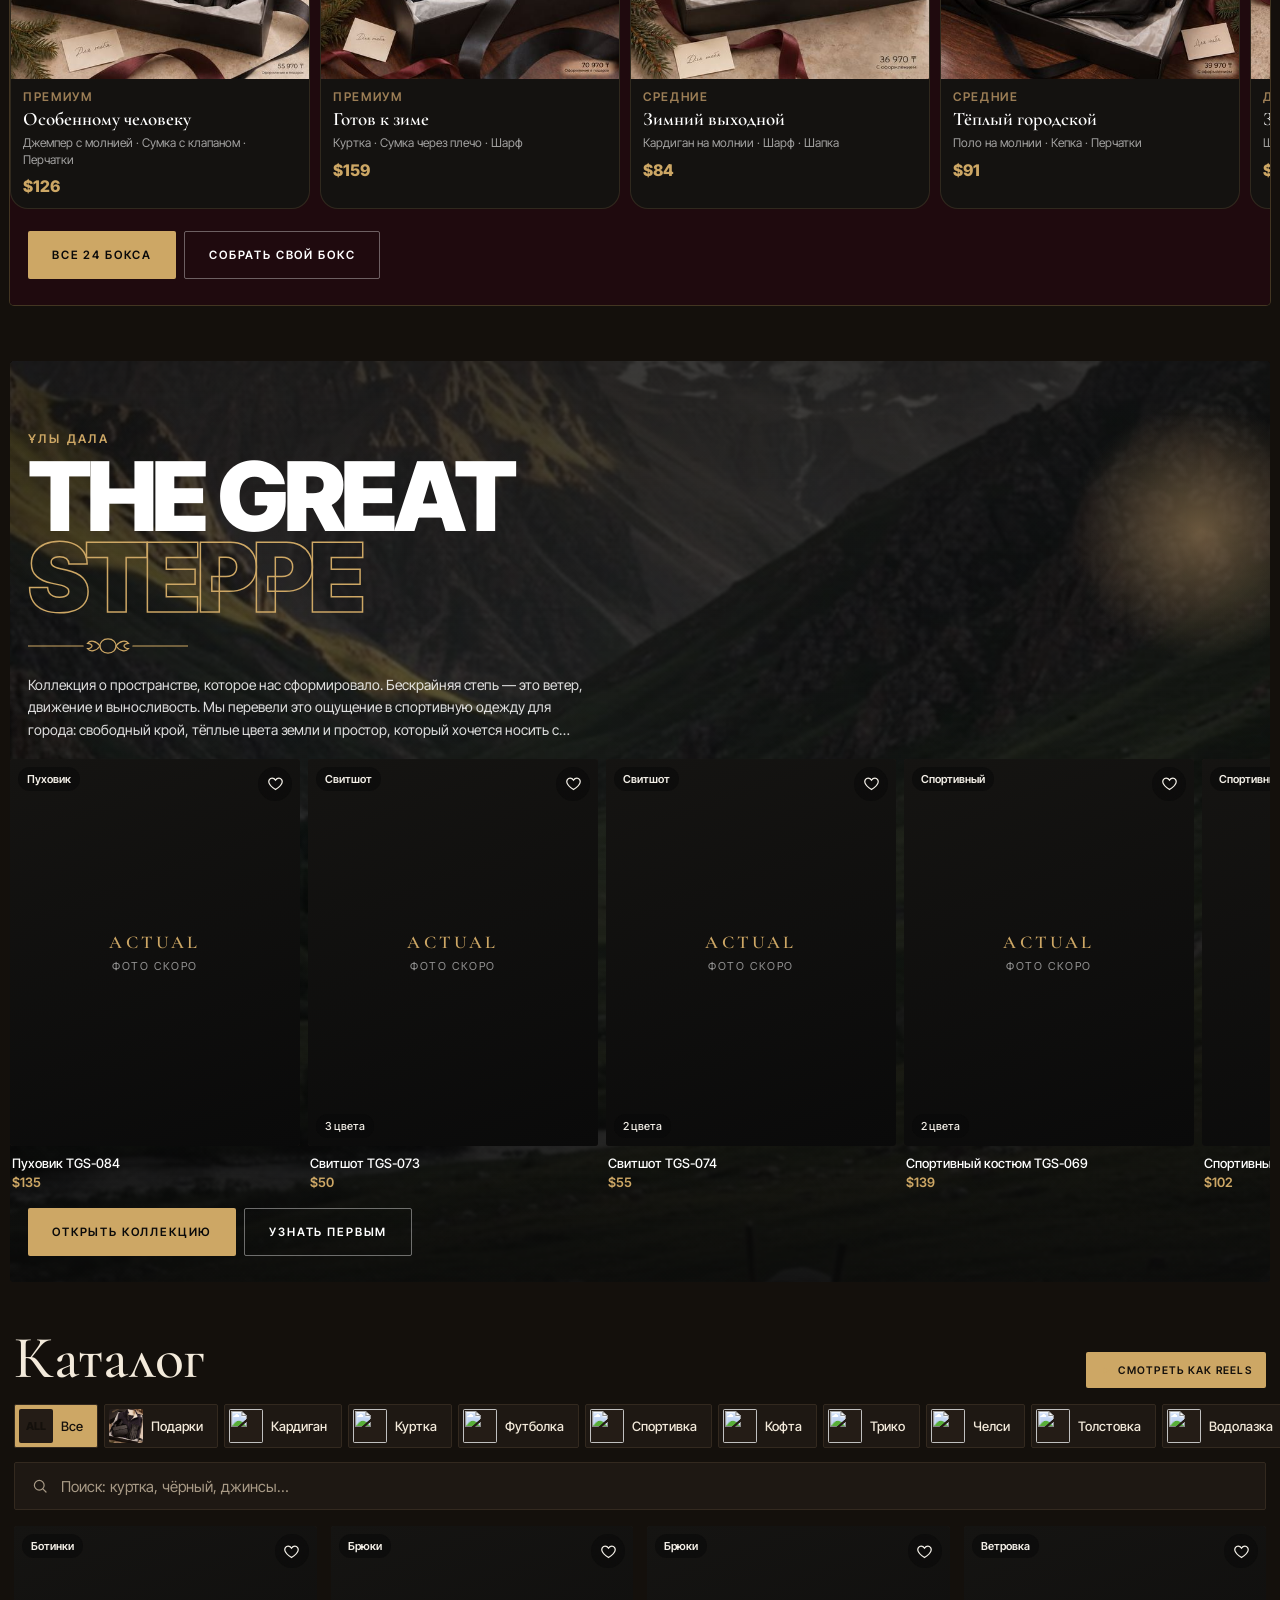
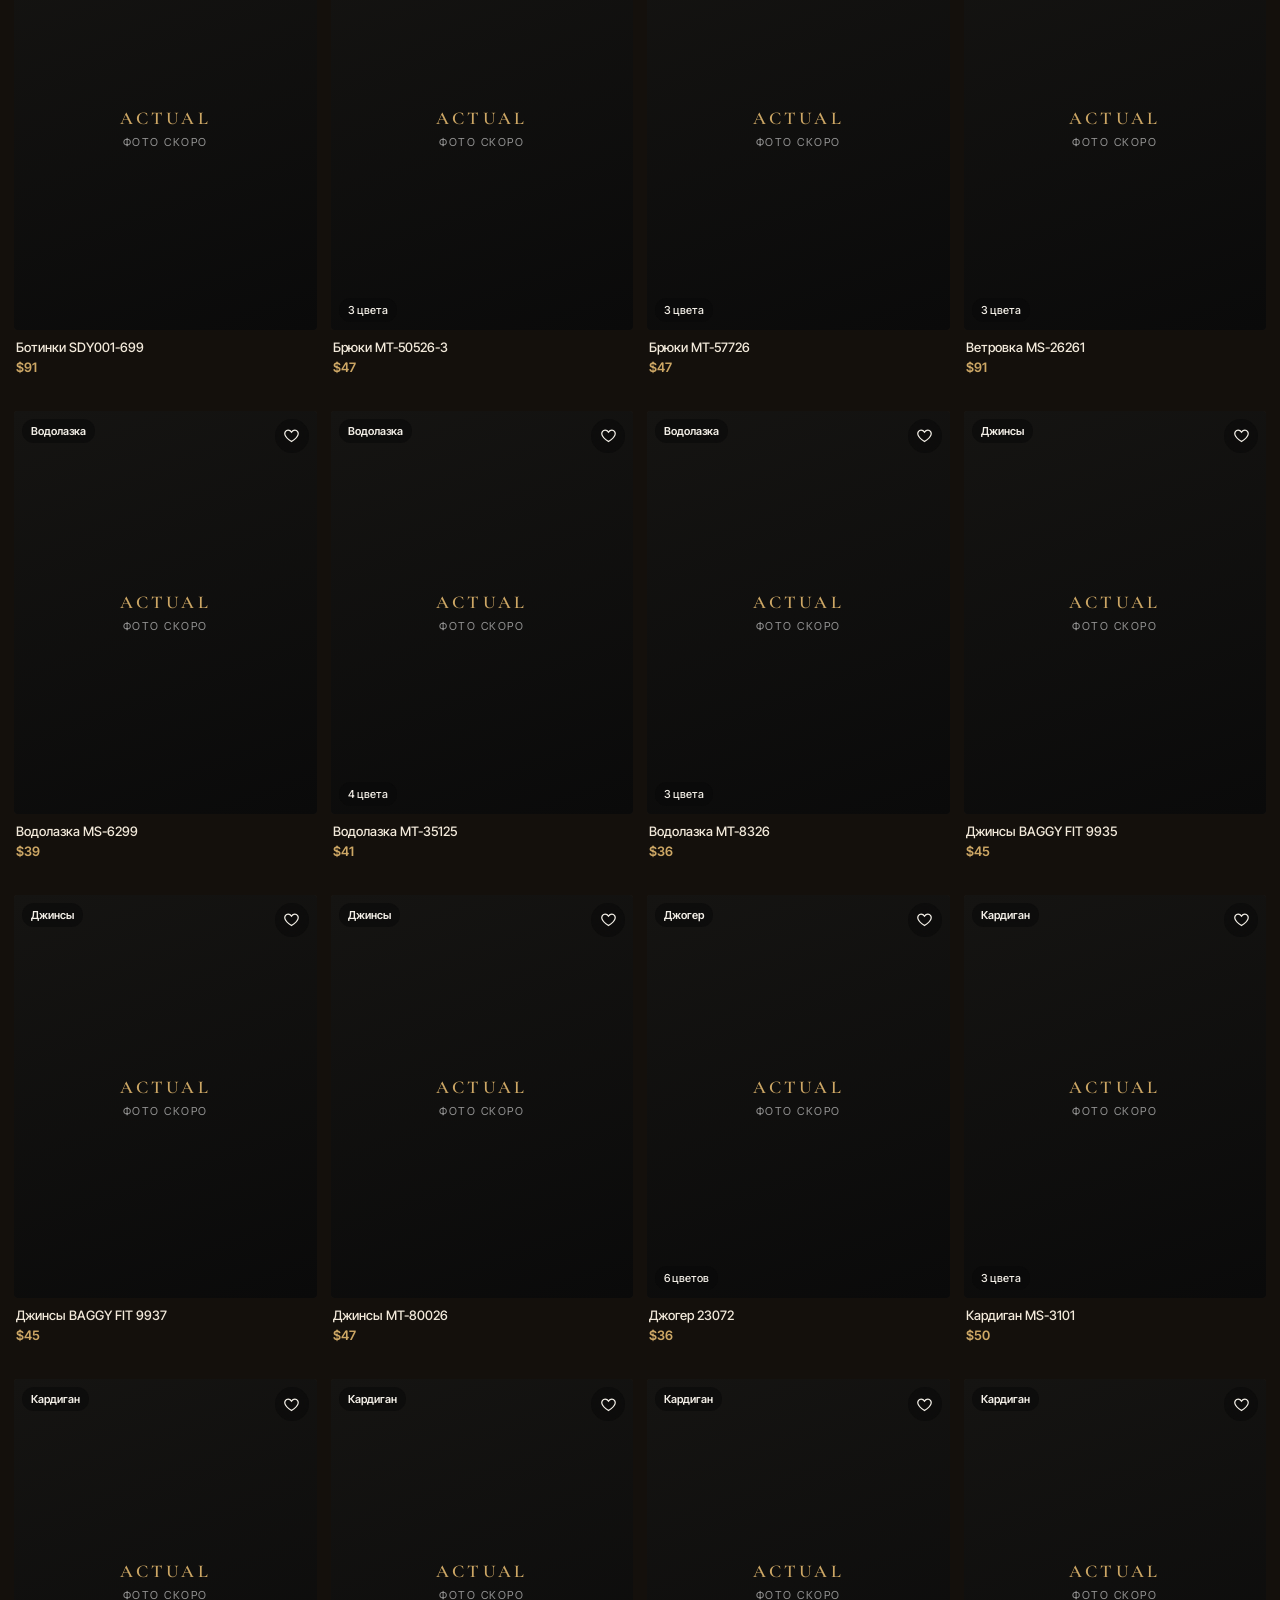
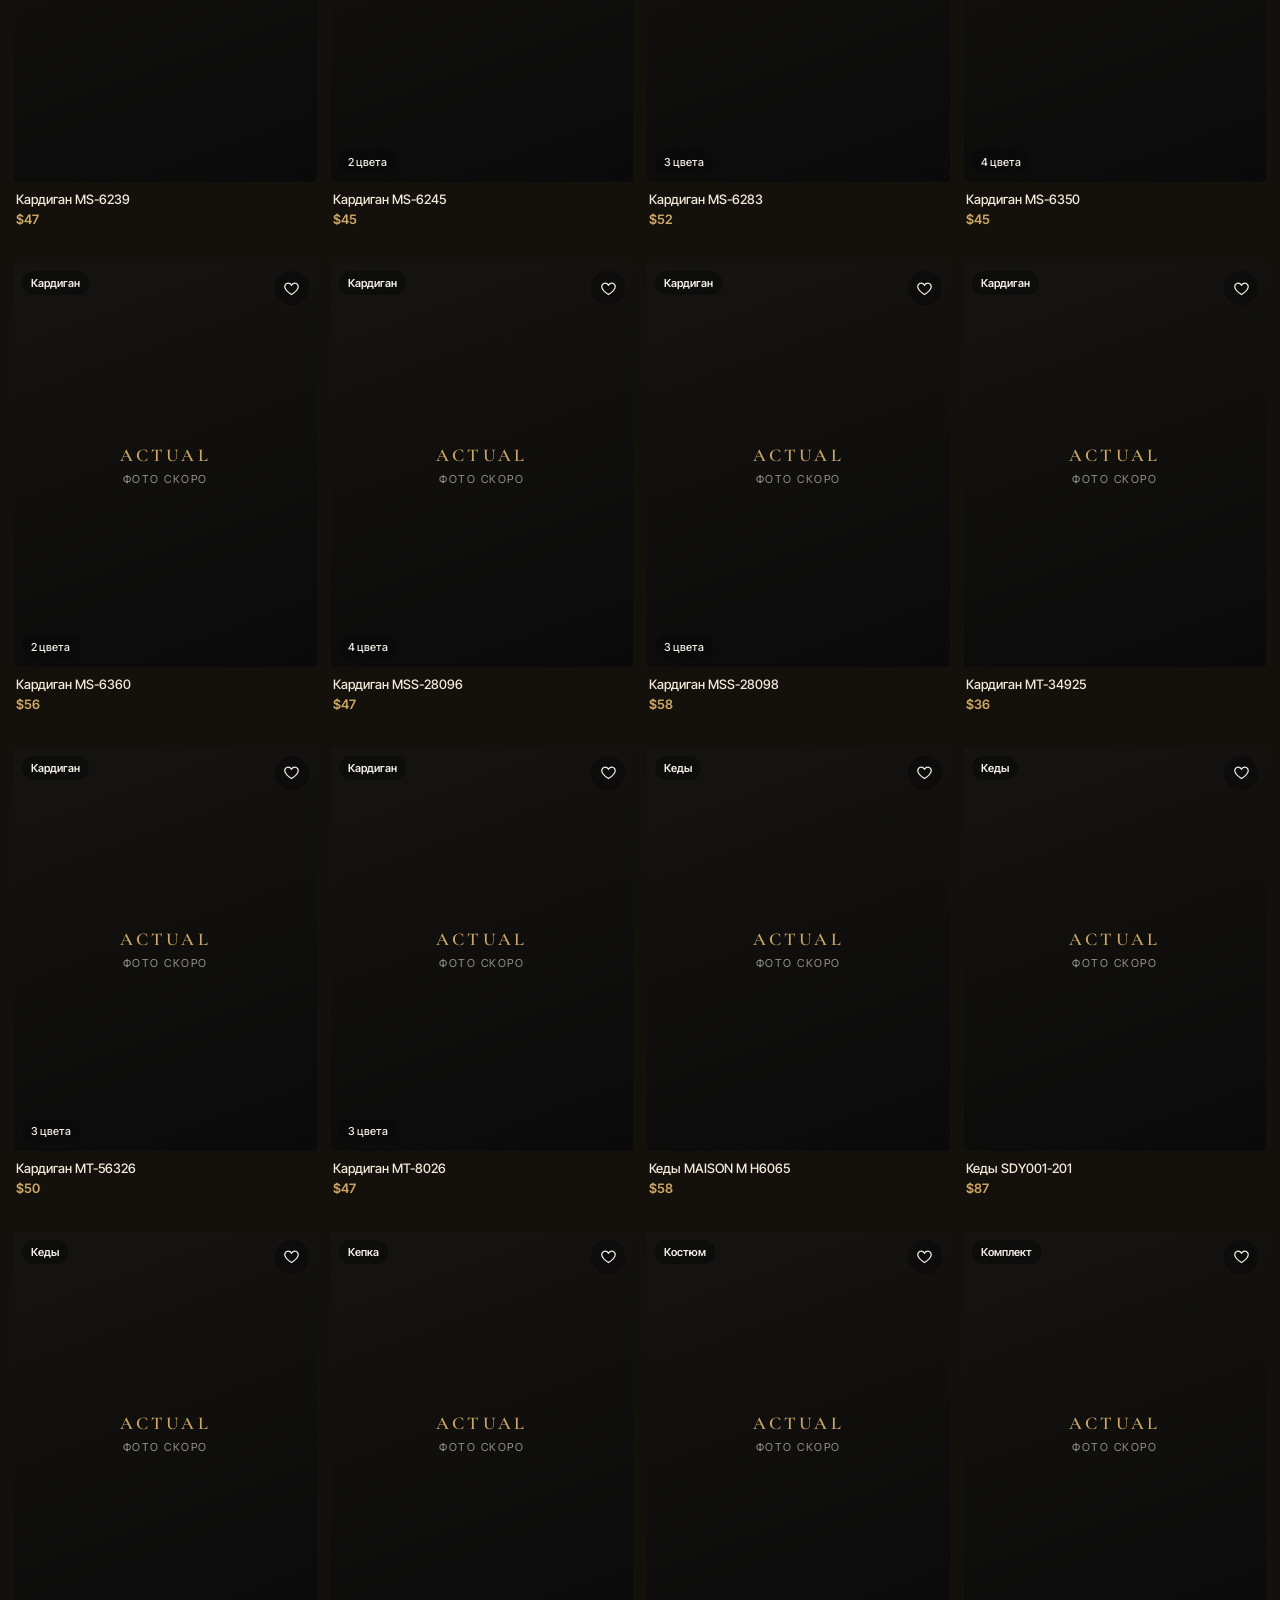
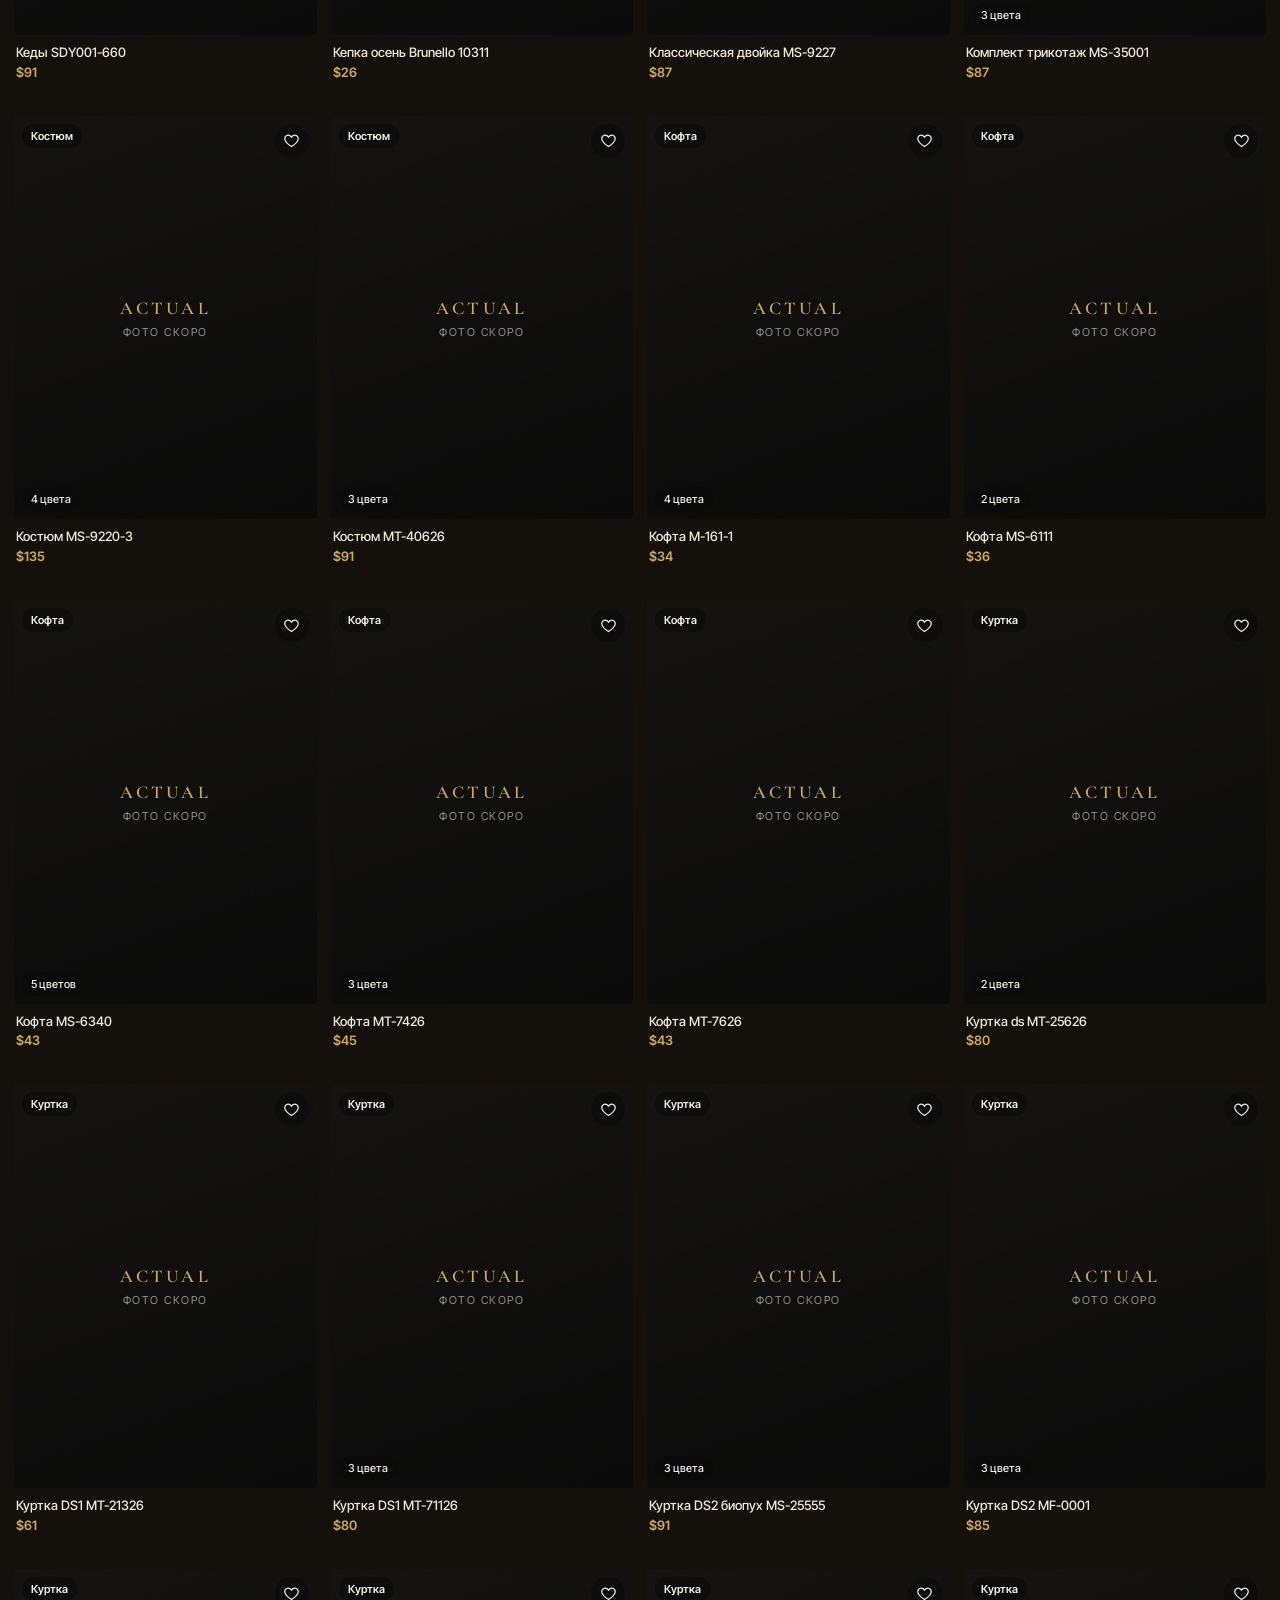
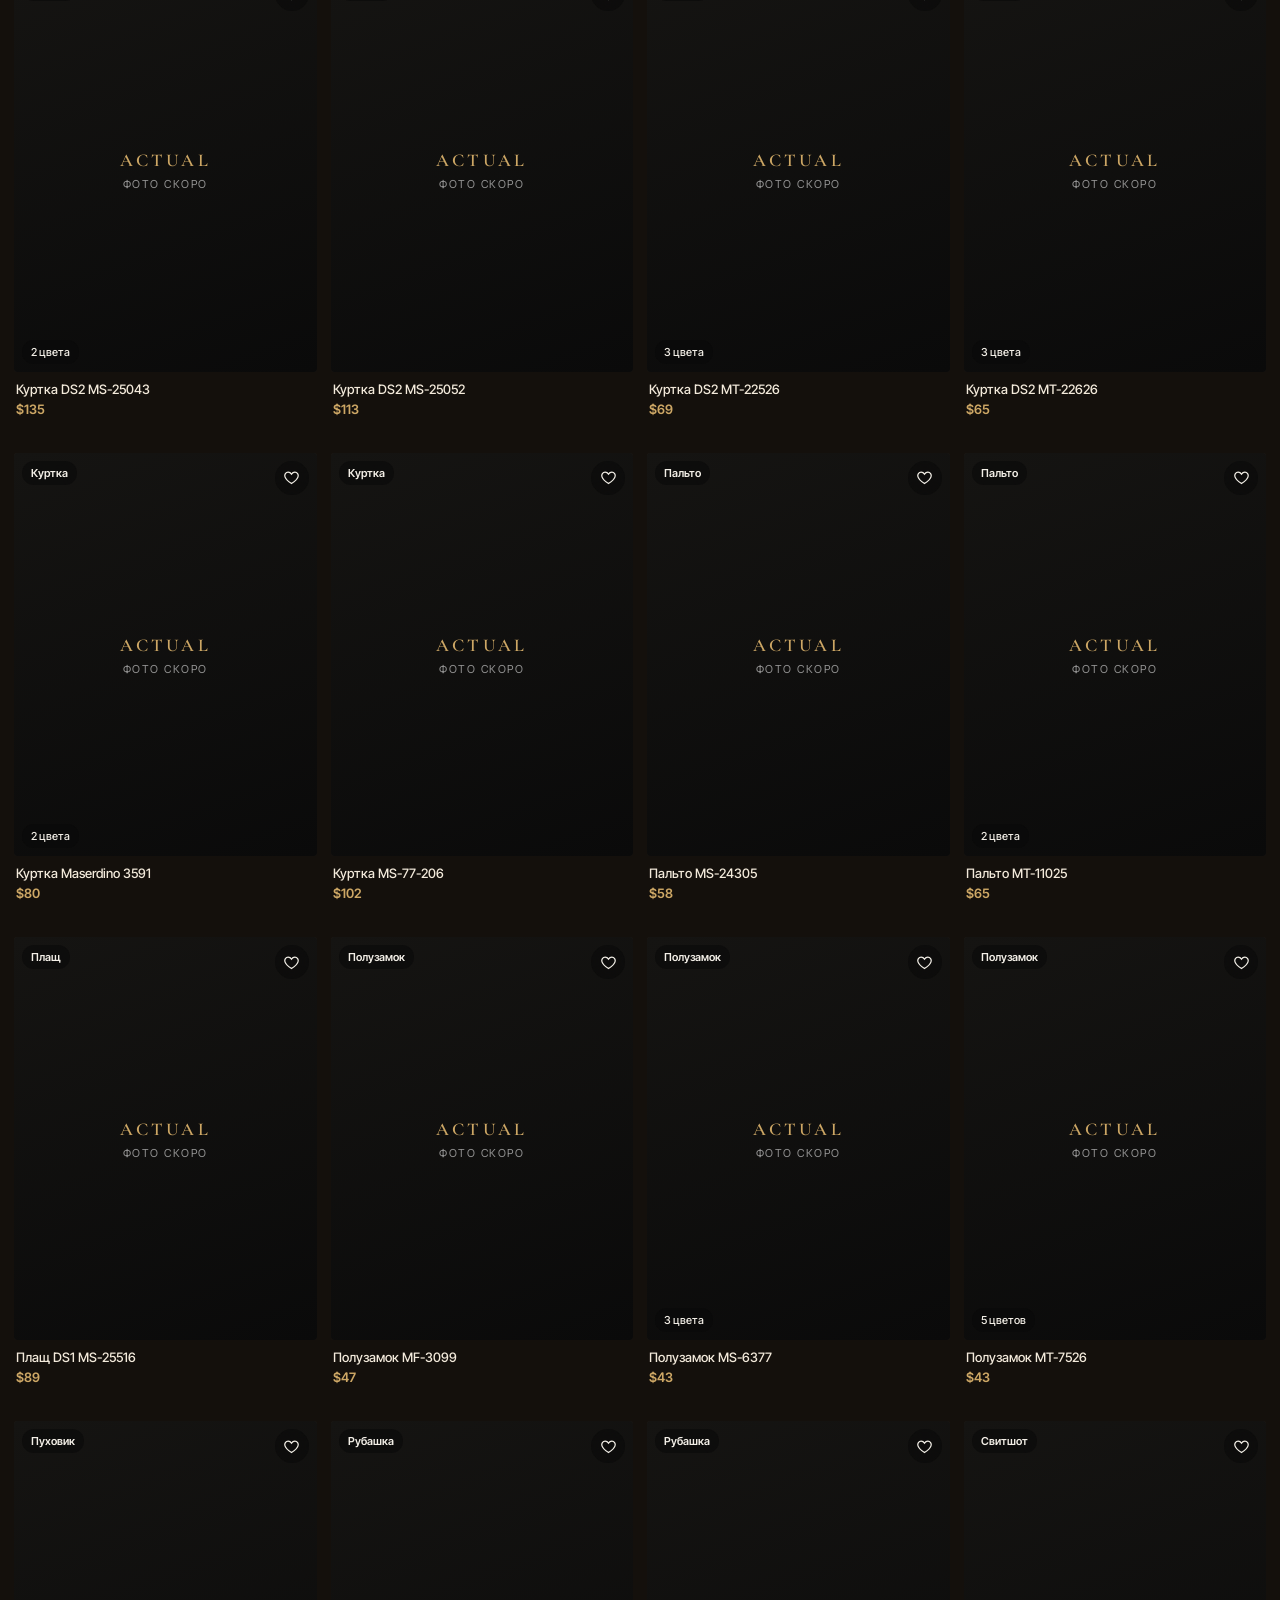
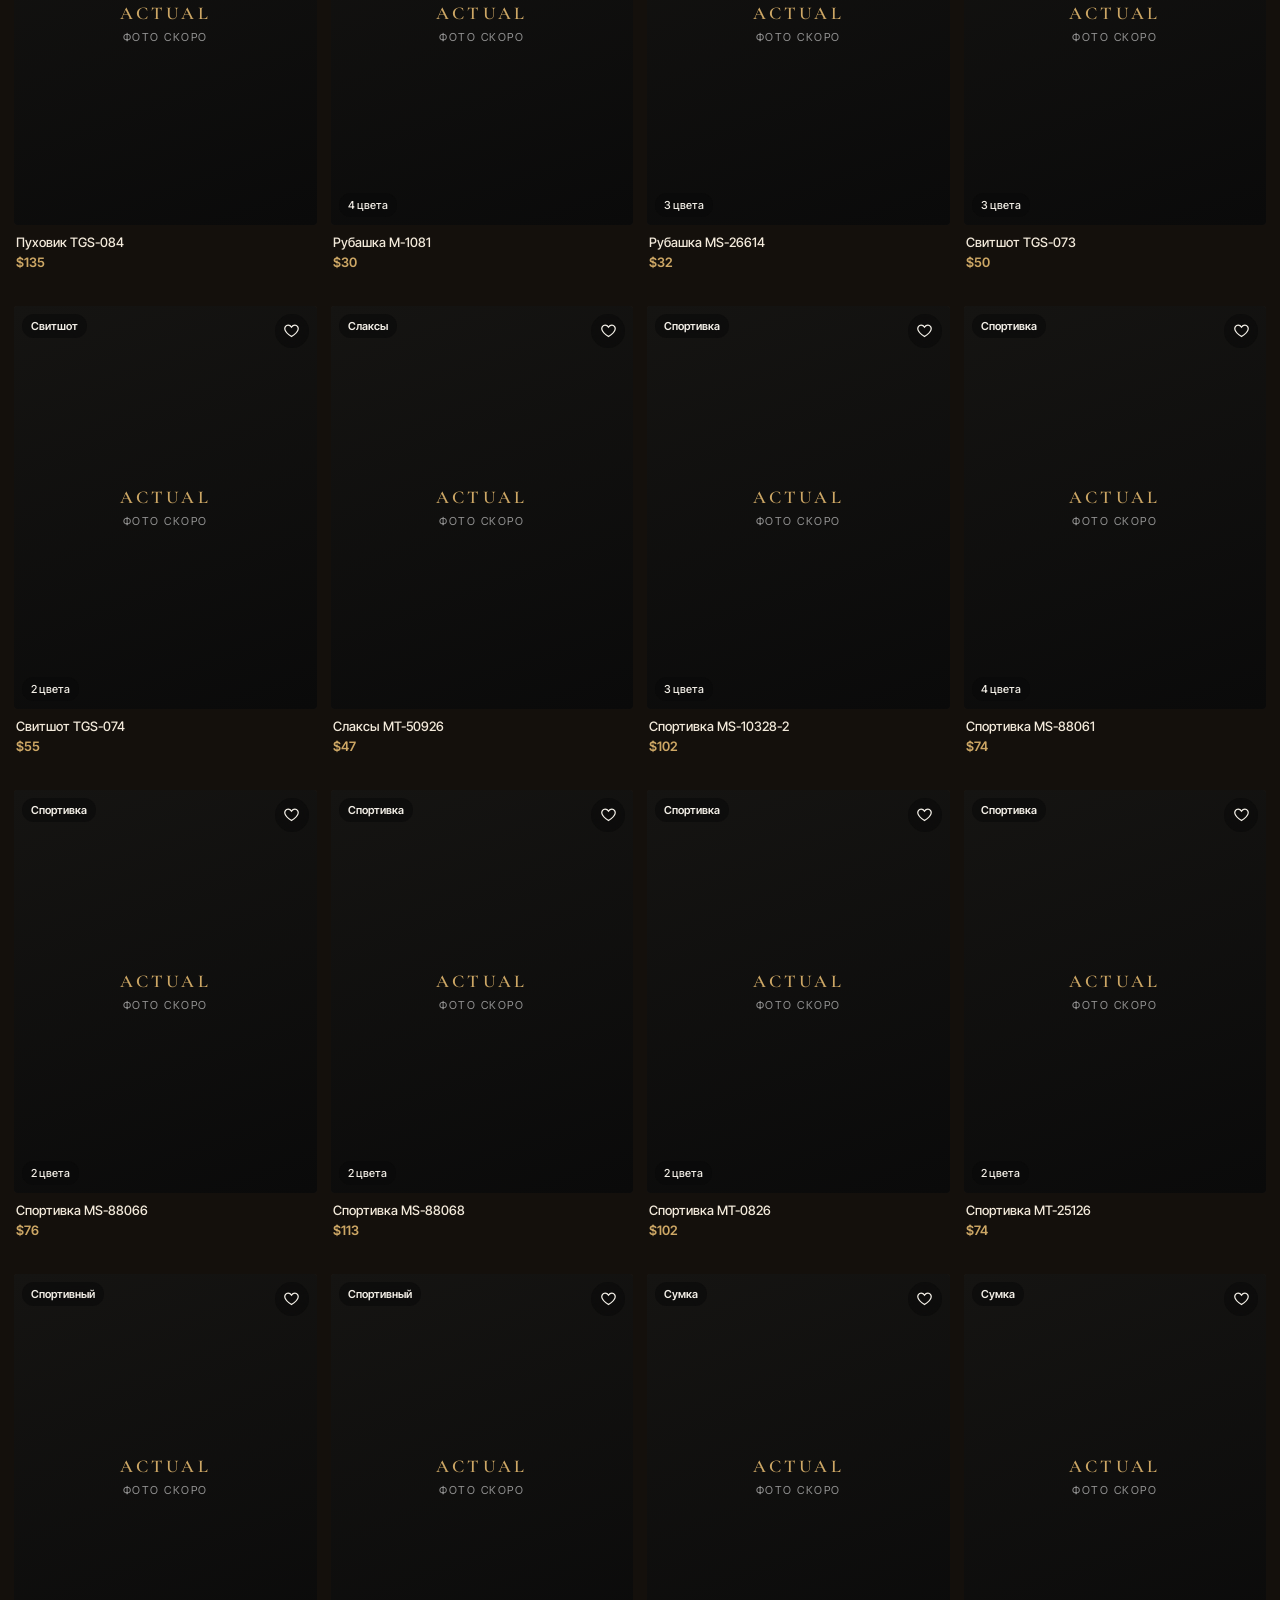
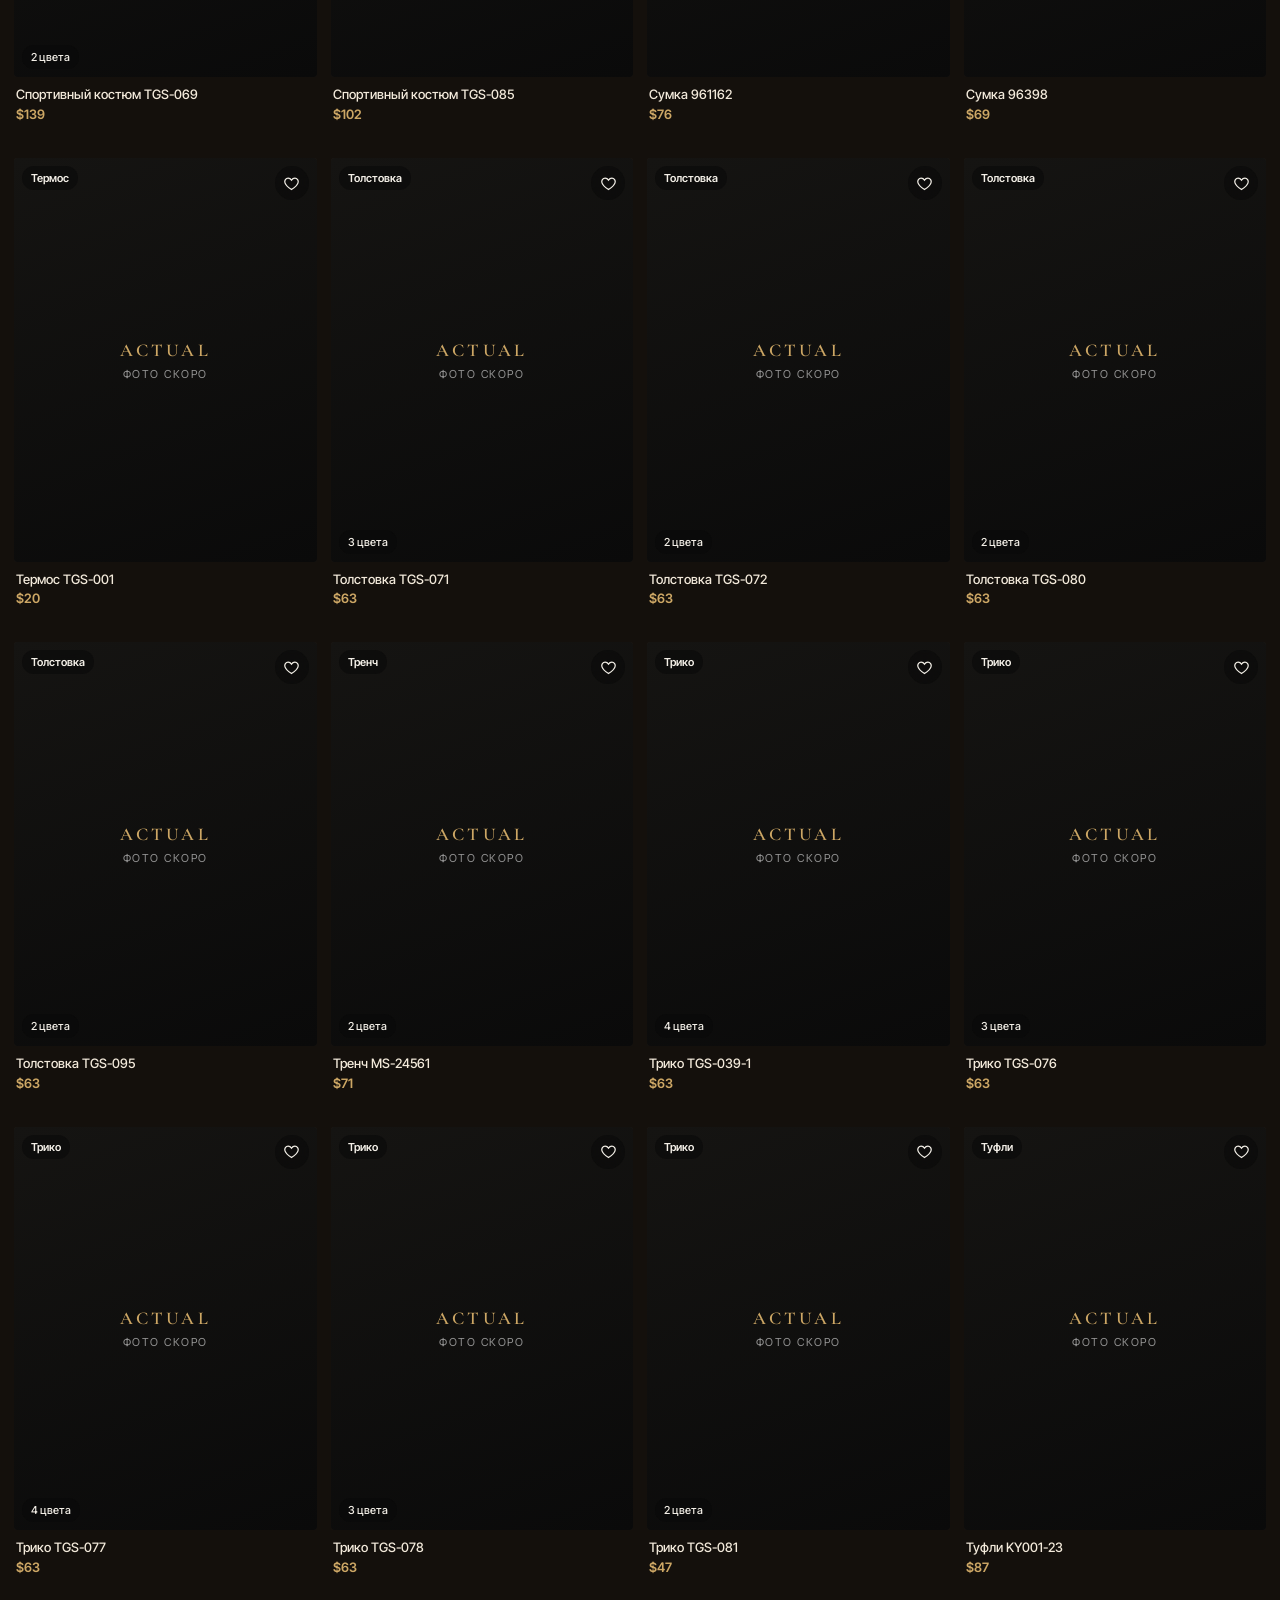
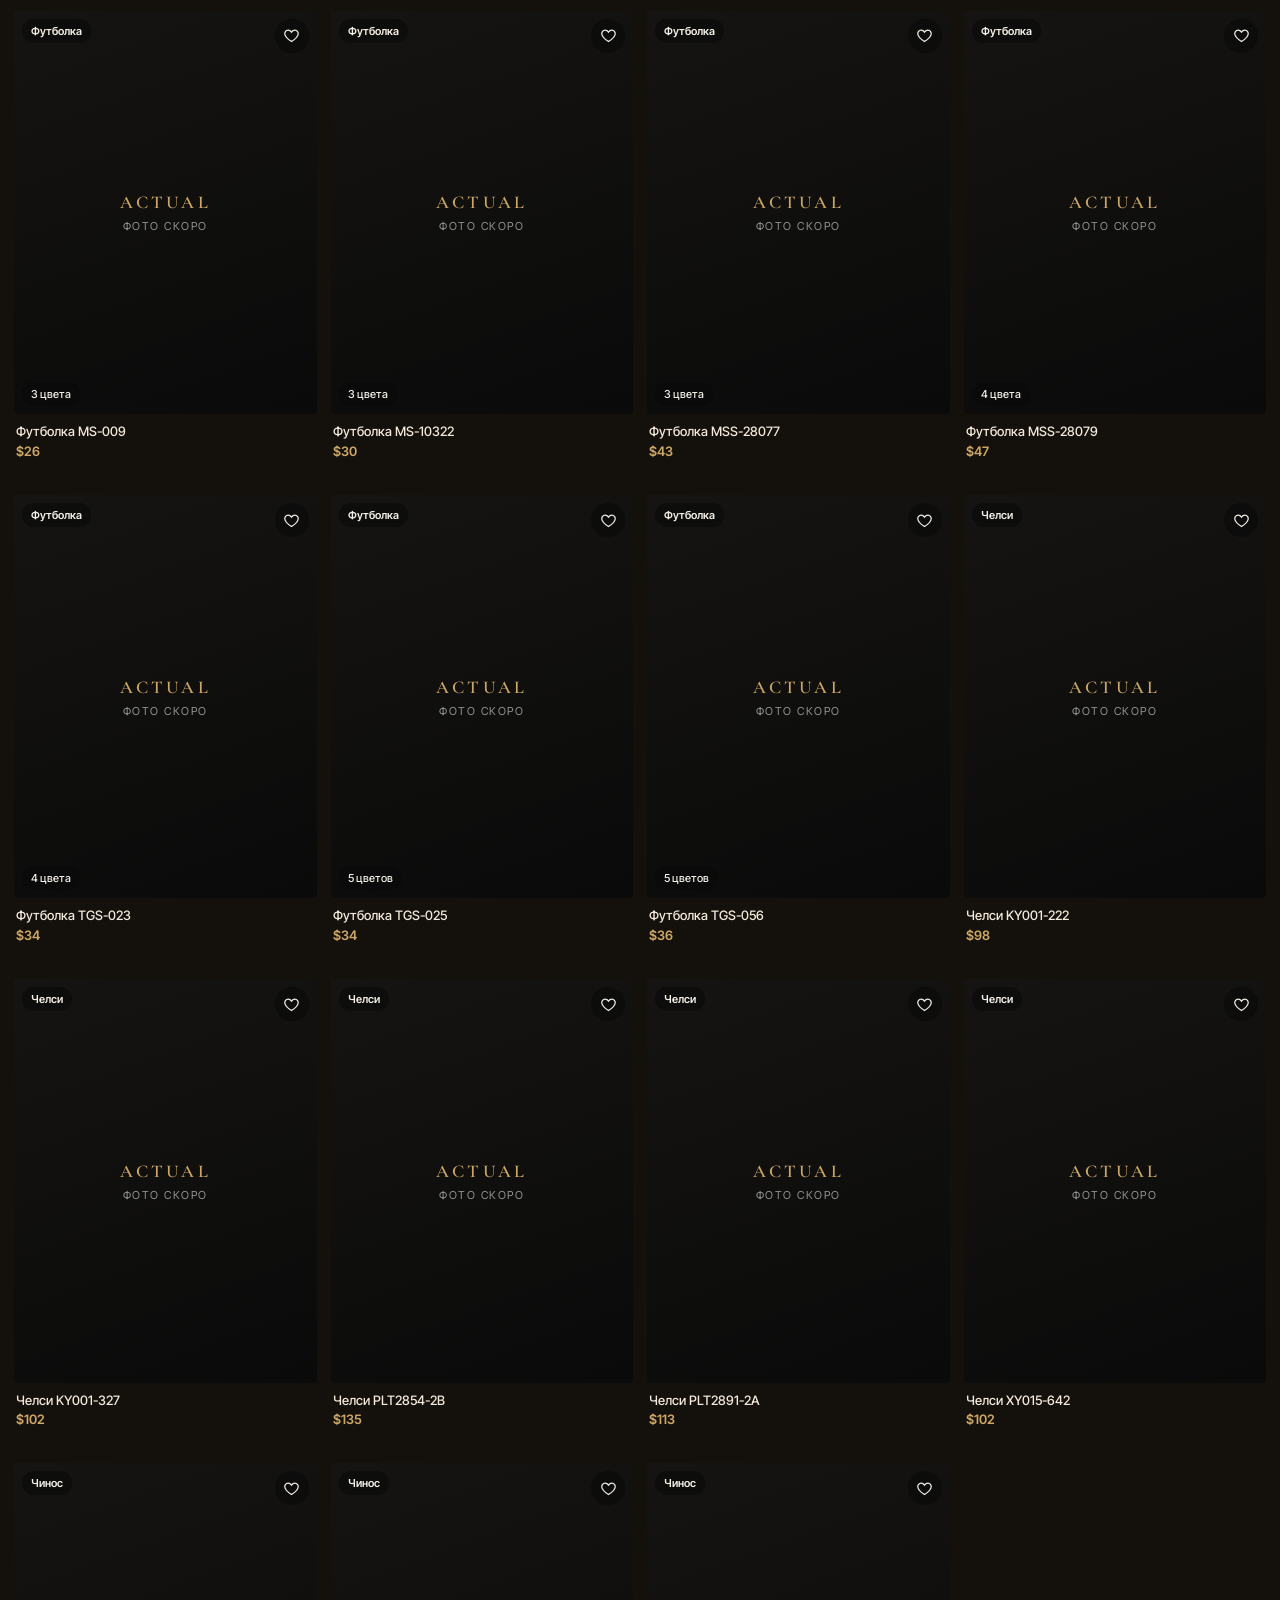
==== commit 20fc24b0: "Обновление каталога 2026-11-28 20:45" ====
--- a/index.html
+++ b/index.html
@@ -715,7 +715,7 @@
 /* Новогодний снег: лёгкий, не мешает нажатиям, пауза в фоне */
 if (NY_ON) { document.body.classList.add("ny"); if (!matchMedia("(prefers-reduced-motion: reduce)").matches) { const cv = document.createElement("canvas"); cv.id = "snow"; document.body.appendChild(cv); const cx = cv.getContext("2d"); let W, H, F = []; const rs = () => { const d = Math.min(devicePixelRatio || 1, 2); W = innerWidth; H = innerHeight; cv.width = W * d; cv.height = H * d; cx.setTransform(d, 0, 0, d, 0, 0); const n = Math.round(Math.min(28, W * H / 30000)); F = Array.from({ length: n }, () => ({ x: Math.random() * W, y: Math.random() * H, r: .6 + Math.random() * 1.9, v: .25 + Math.random() * .7, w: Math.random() * 6.28, o: .35 + Math.random() * .5 })); }; rs(); addEventListener("resize", rs); const tick = () => { if (!document.hidden) { cx.clearRect(0, 0, W, H); for (const f of F) { f.y += f.v; f.w += .012; f.x += Math.sin(f.w) * .35; if (f.y > H + 4) { f.y = -4; f.x = Math.random() * W; } cx.globalAlpha = f.o; cx.fillStyle = "#E9D3A6"; cx.beginPath(); cx.arc(f.x, f.y, f.r, 0, 6.283); cx.fill(); } } requestAnimationFrame(tick); }; tick(); } }
 /* ПОДАРОЧНЫЕ БОКСЫ: составы и цены из каталога бутика (этикетки + Paloma, 18.11.2026). Оформление 2 000 ₸, при сумме товаров от 45 000 ₸ — в подарок. */
-const BOXSTOCK = (() => { try { return {"ok":true,"date":"2026-11-28 20:30","items":{"hatN":{"q":5,"price":6990,"sizes":{}},"scarf":{"q":2,"price":9990,"sizes":{}},"socks":{"q":5,"price":2990,"sizes":{}},"jmpG":{"q":5,"price":19990,"sizes":{"M":1,"L":1,"XL":2,"XXL":1}},"poloB":{"q":4,"price":14990,"sizes":{"M":1,"L":1,"XL":2}},"glov":{"q":6,"price":8990,"sizes":{"M":2,"M-L":1,"XL-2XL":3}},"poloO":{"q":9,"price":15990,"sizes":{"M":2,"L":2,"XL":3,"XXL":2}},"capN":{"q":4,"price":8990,"sizes":{}},"capBr":{"q":4,"price":8990,"sizes":{}},"capO":{"q":4,"price":8990,"sizes":{}},"shirt":{"q":3,"price":12990,"sizes":{"M":2,"L":0,"XL":0,"XXL":1}},"bagS":{"q":7,"price":10990,"sizes":{}},"hatB":{"q":0,"price":9990,"sizes":{}},"turtle":{"q":4,"price":16990,"sizes":{"M":1,"L":1,"XL":2}},"card":{"q":8,"price":17990,"sizes":{"M":1,"L":4,"XL":2,"XXL":1}},"hatG":{"q":3,"price":6990,"sizes":{}},"poloZ":{"q":6,"price":19990,"sizes":{"M":2,"L":1,"XL":2,"XXL":1}},"bagF":{"q":1,"price":25990,"sizes":{}},"jmpZ":{"q":6,"price":20990,"sizes":{"M":0,"L":4,"XL":2}},"jkt":{"q":9,"price":49990,"sizes":{"M":3,"L":1,"XL":2,"XXL":3}},"bagT":{"q":6,"price":15990,"sizes":{}},"bagT2":{"q":2,"price":11990,"sizes":{}},"tieR":{"q":2,"price":5990,"sizes":{}},"tieG":{"q":2,"price":5990,"sizes":{}}}}; } catch (e) { return { ok: false }; } })();
+const BOXSTOCK = (() => { try { return {"ok":true,"date":"2026-11-28 20:45","items":{"hatN":{"q":5,"price":6990,"sizes":{}},"scarf":{"q":2,"price":9990,"sizes":{}},"socks":{"q":5,"price":2990,"sizes":{}},"jmpG":{"q":5,"price":19990,"sizes":{"M":1,"L":1,"XL":2,"XXL":1}},"poloB":{"q":4,"price":14990,"sizes":{"M":1,"L":1,"XL":2}},"glov":{"q":6,"price":8990,"sizes":{"M":2,"M-L":1,"XL-2XL":3}},"poloO":{"q":9,"price":15990,"sizes":{"M":2,"L":2,"XL":3,"XXL":2}},"capN":{"q":4,"price":8990,"sizes":{}},"capBr":{"q":4,"price":8990,"sizes":{}},"capO":{"q":4,"price":8990,"sizes":{}},"shirt":{"q":3,"price":12990,"sizes":{"M":2,"L":0,"XL":0,"XXL":1}},"bagS":{"q":7,"price":10990,"sizes":{}},"hatB":{"q":0,"price":9990,"sizes":{}},"turtle":{"q":4,"price":16990,"sizes":{"M":1,"L":1,"XL":2}},"card":{"q":8,"price":17990,"sizes":{"M":1,"L":4,"XL":2,"XXL":1}},"hatG":{"q":3,"price":6990,"sizes":{}},"poloZ":{"q":6,"price":19990,"sizes":{"M":2,"L":1,"XL":2,"XXL":1}},"bagF":{"q":1,"price":25990,"sizes":{}},"jmpZ":{"q":6,"price":20990,"sizes":{"M":0,"L":4,"XL":2}},"jkt":{"q":9,"price":49990,"sizes":{"M":3,"L":1,"XL":2,"XXL":3}},"bagT":{"q":6,"price":15990,"sizes":{}},"bagT2":{"q":2,"price":11990,"sizes":{}},"tieR":{"q":2,"price":5990,"sizes":{}},"tieG":{"q":2,"price":5990,"sizes":{}}}}; } catch (e) { return { ok: false }; } })();
 const GB_FEE = 2000, GB_FREE = 45000;
 const GB_TIERS = { B: "До 27 000 ₸", M: "Средние", P: "Премиум", O: "В офис", V: "VIP қазақ" };
 const GB_IT = {
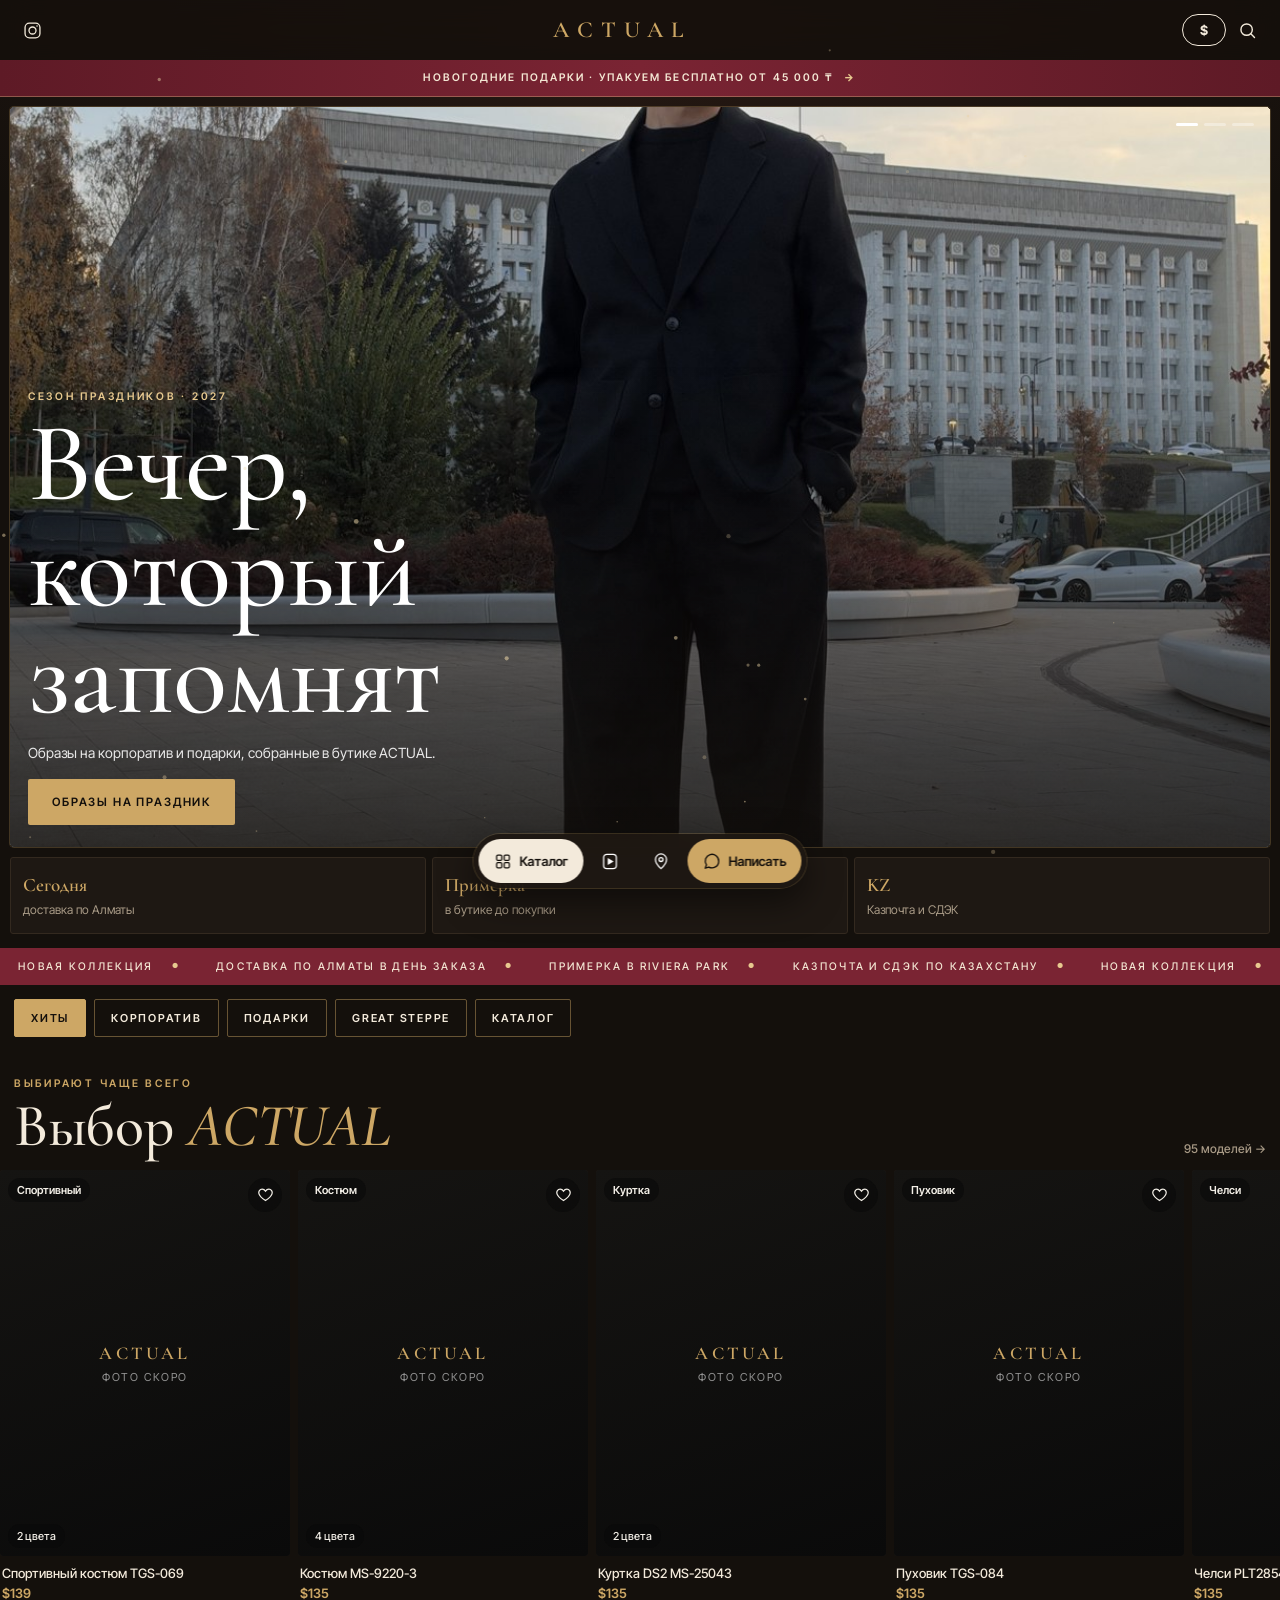
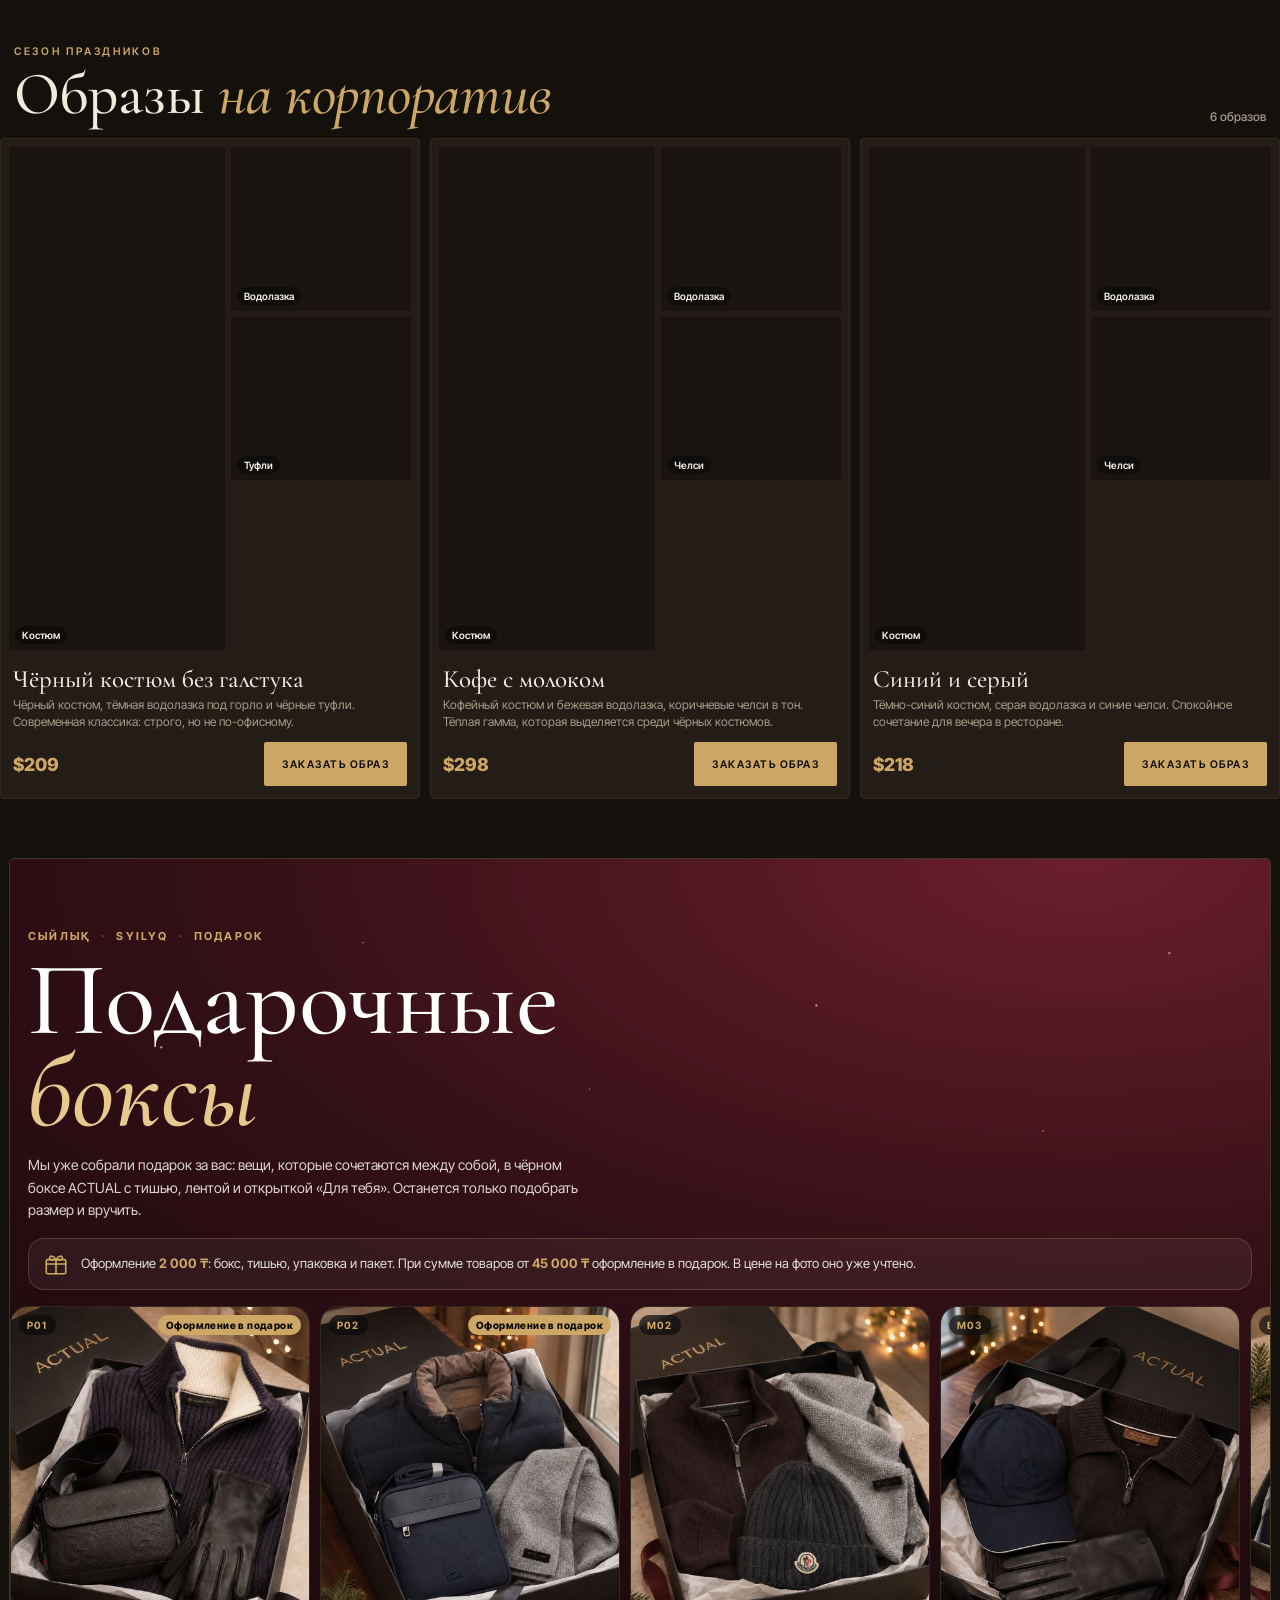
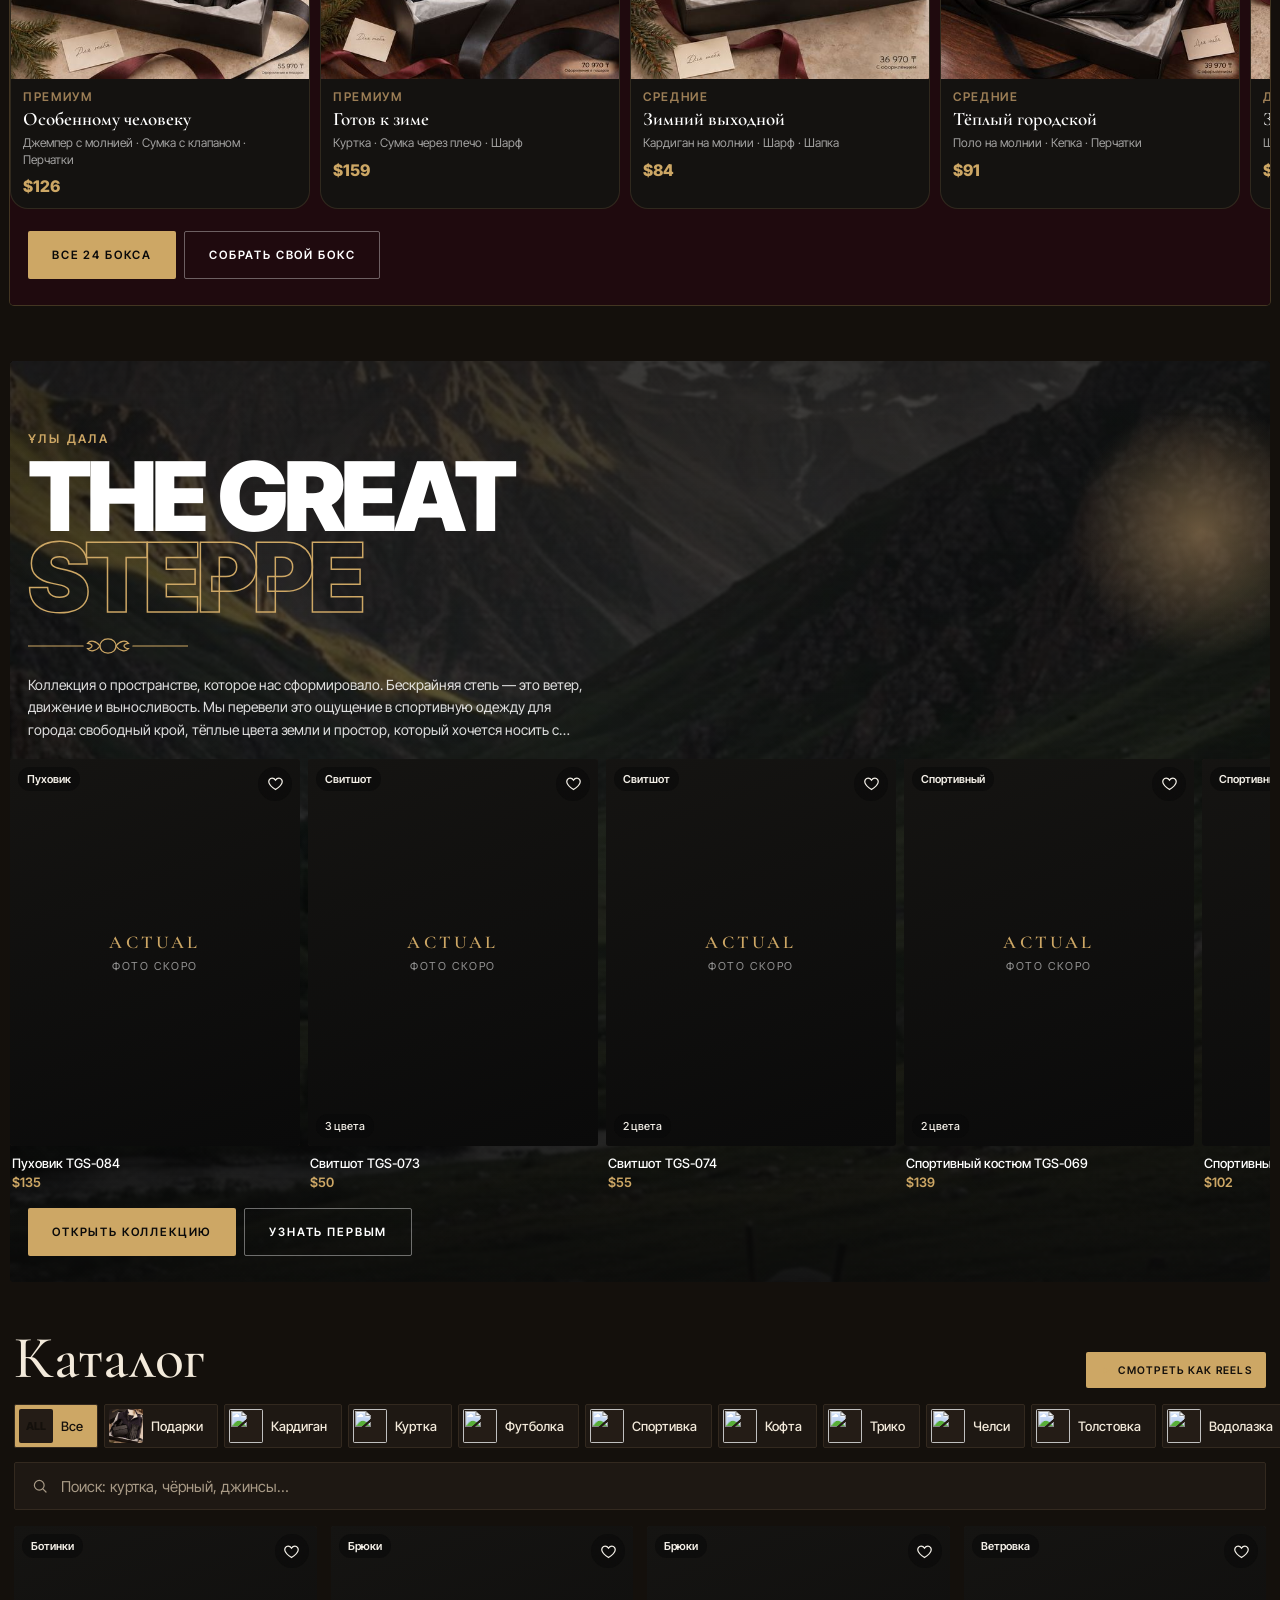
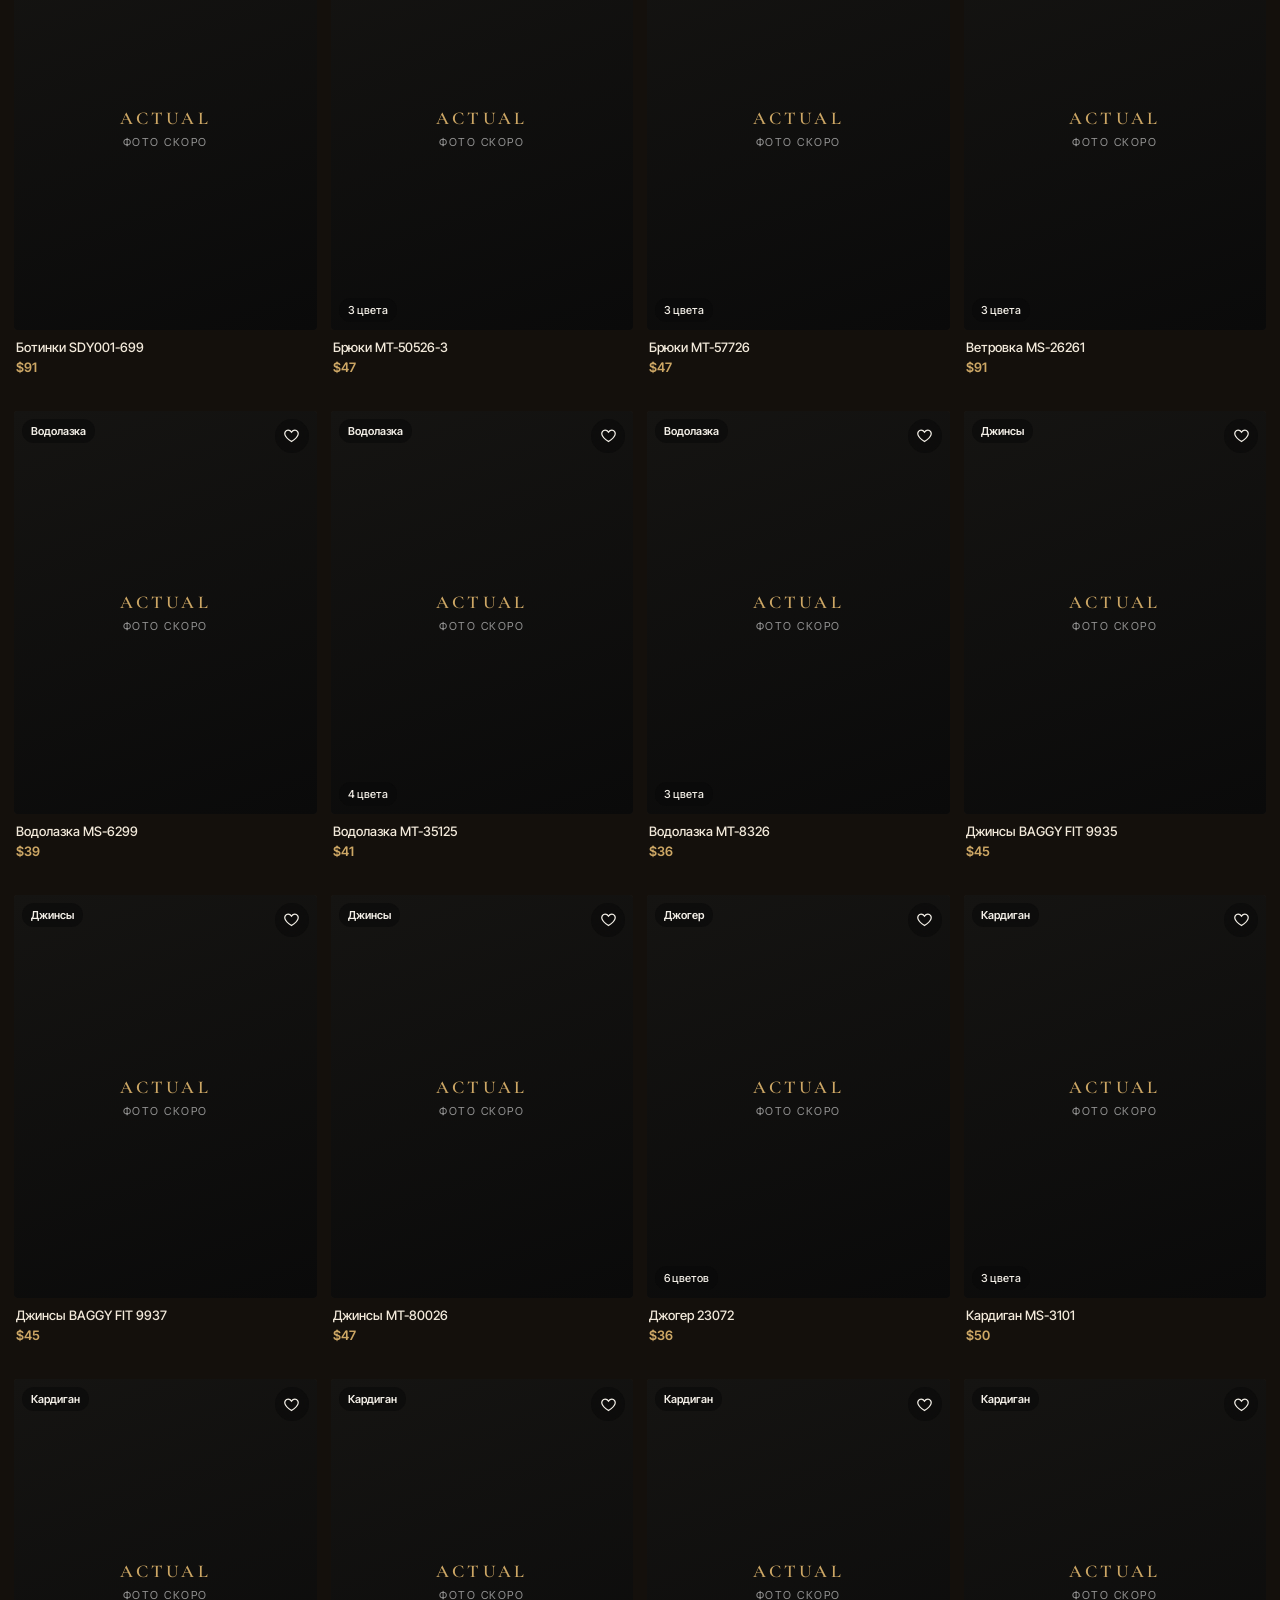
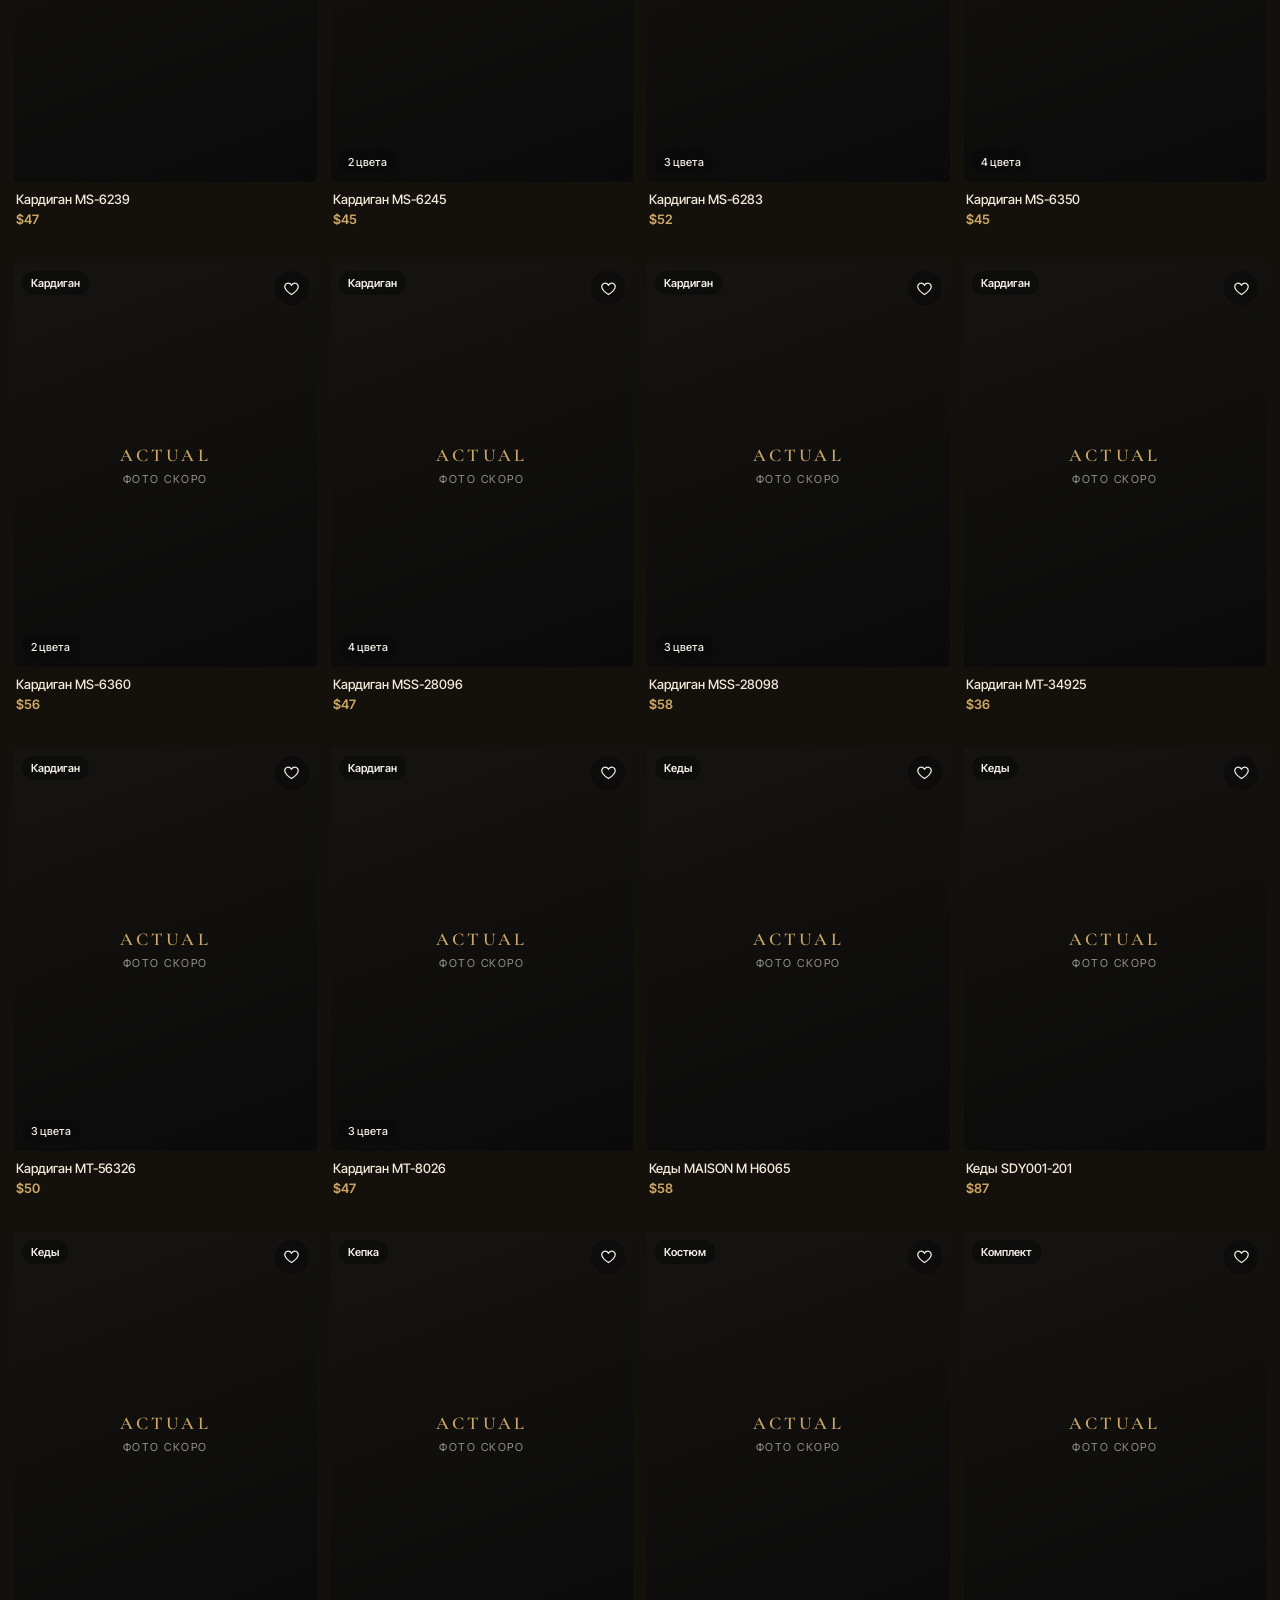
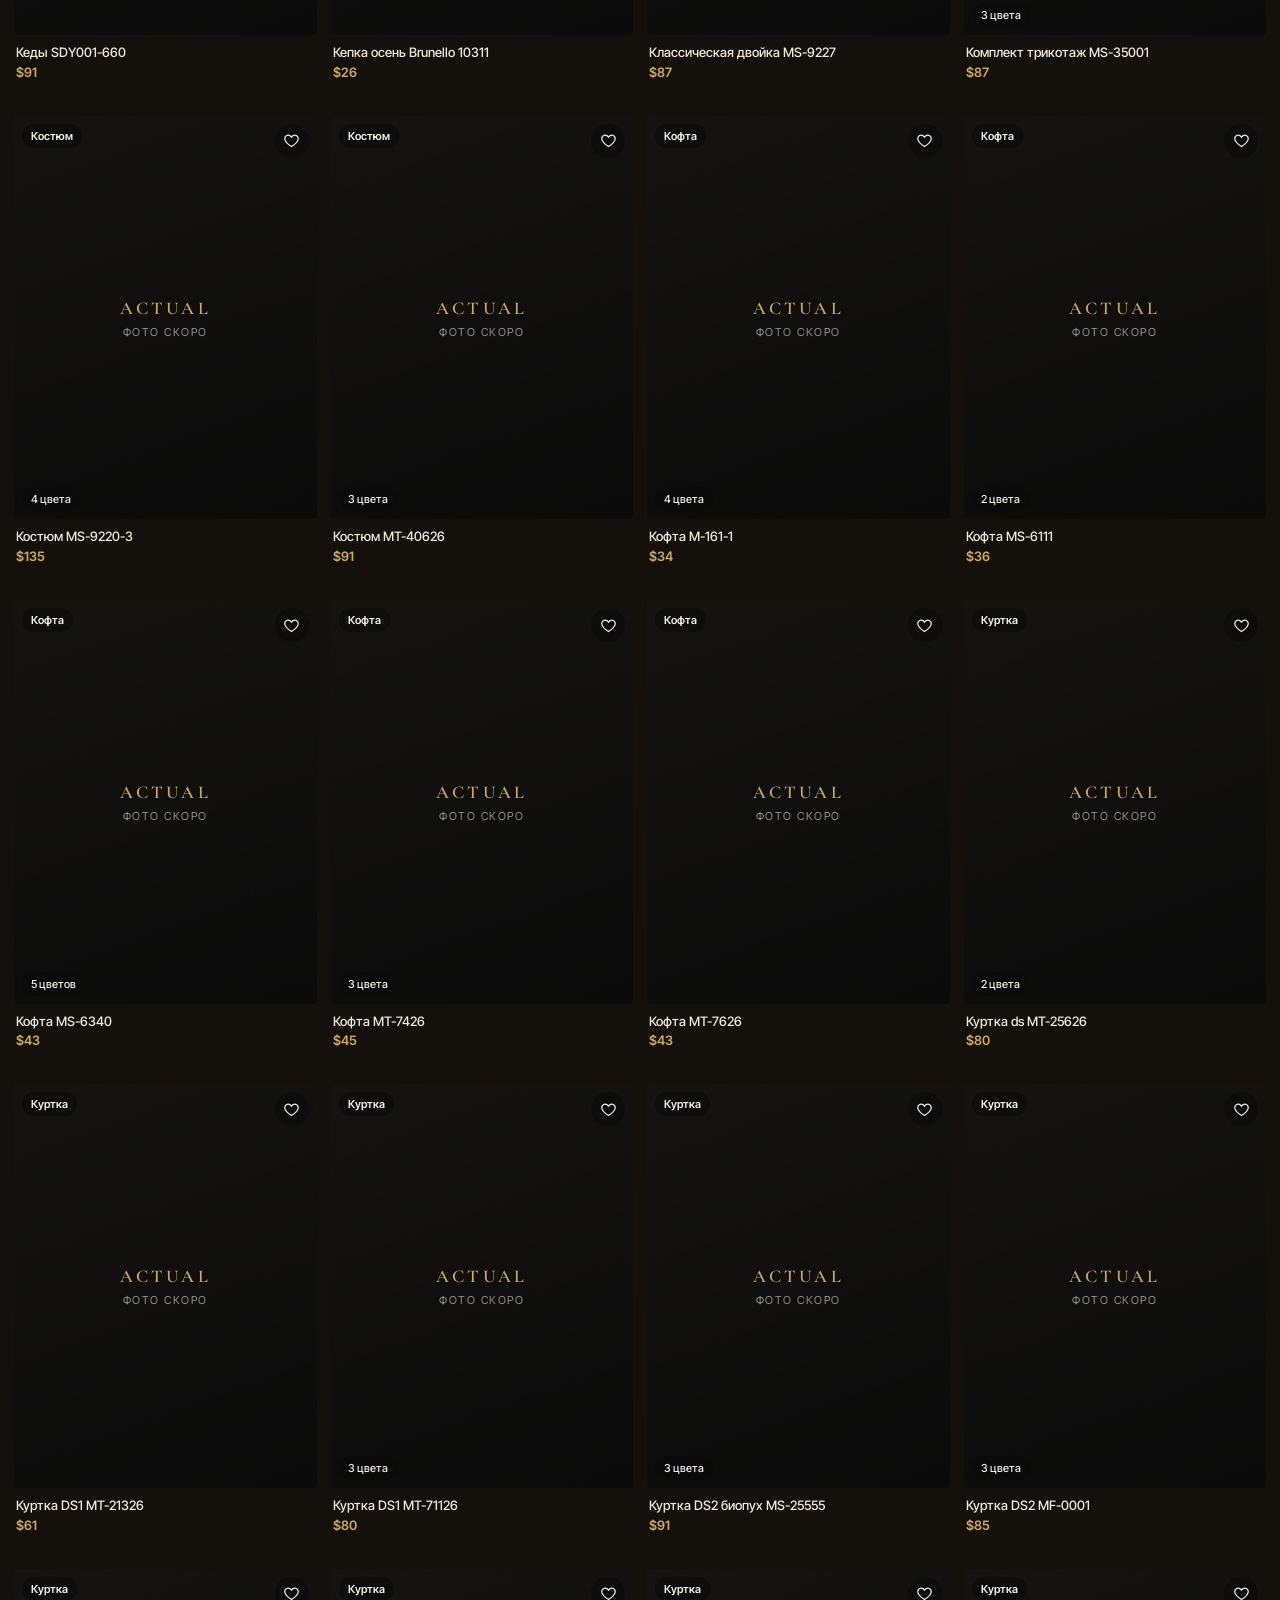
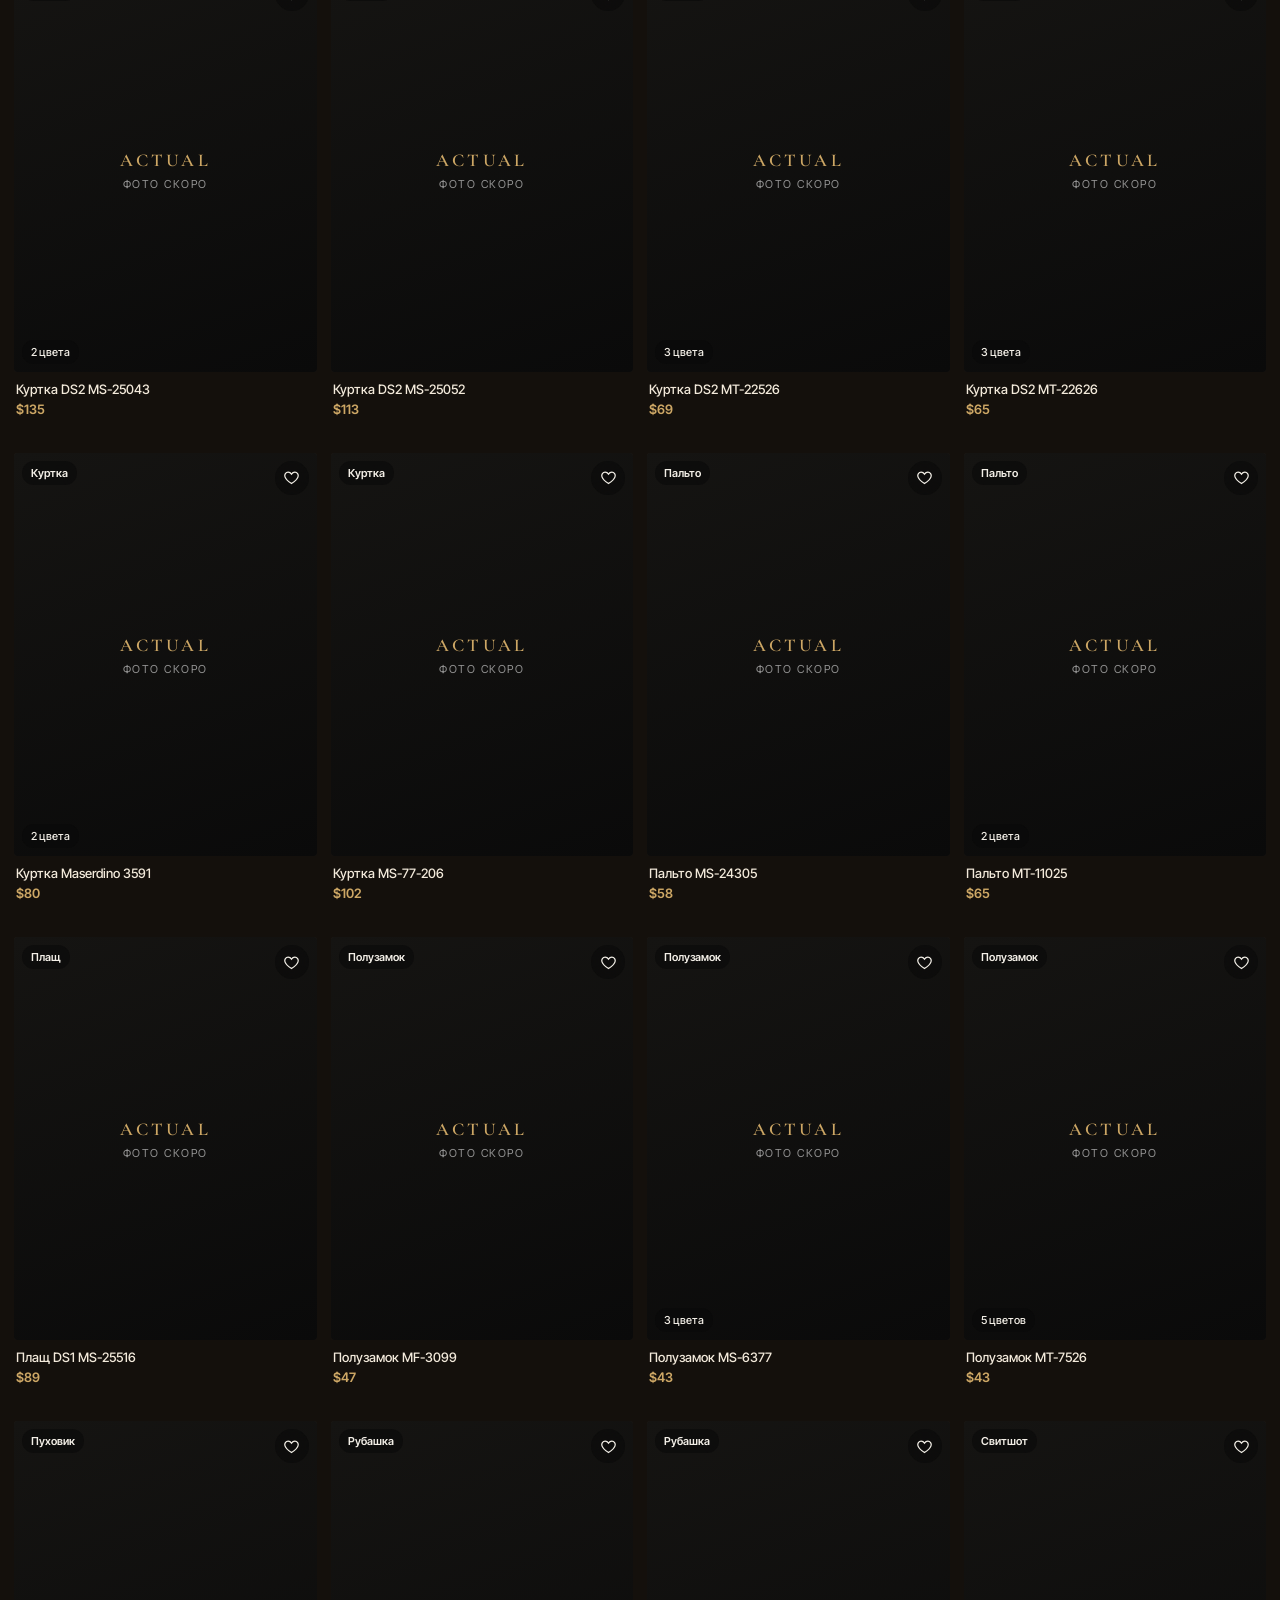
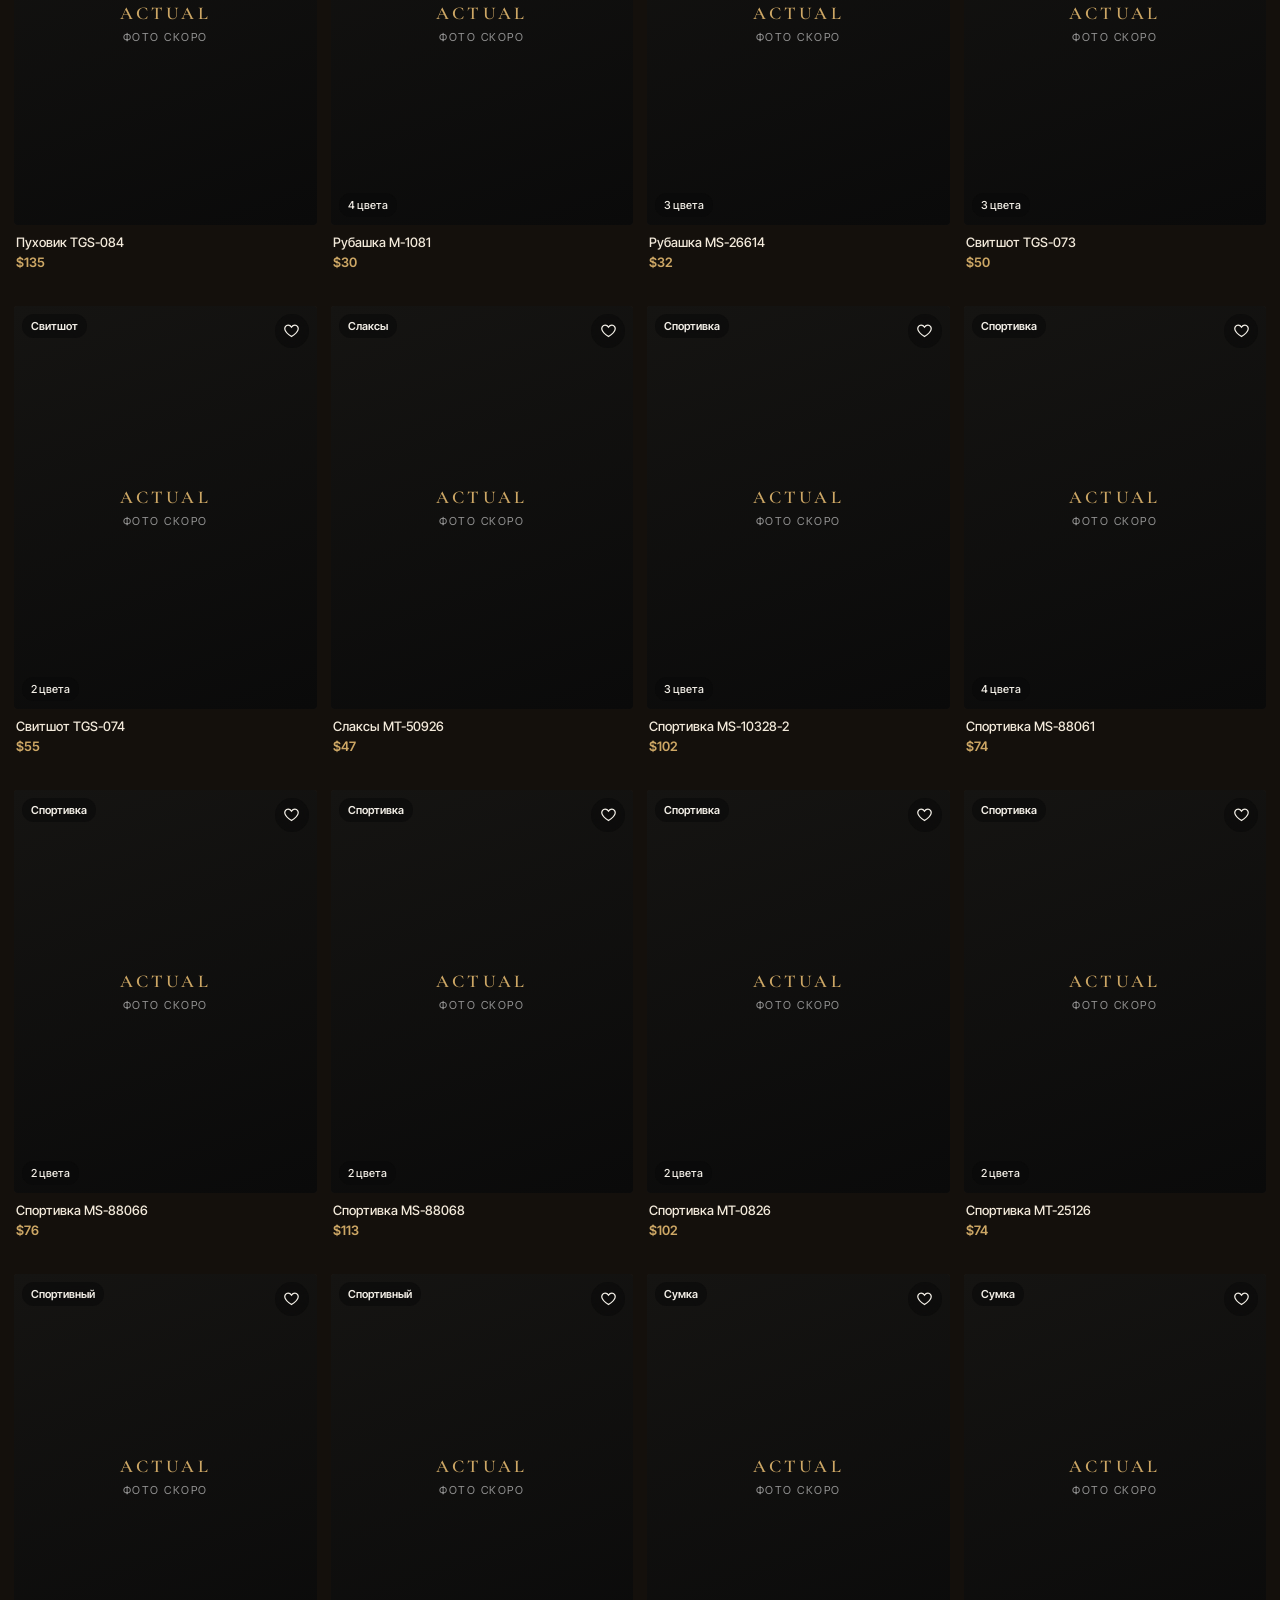
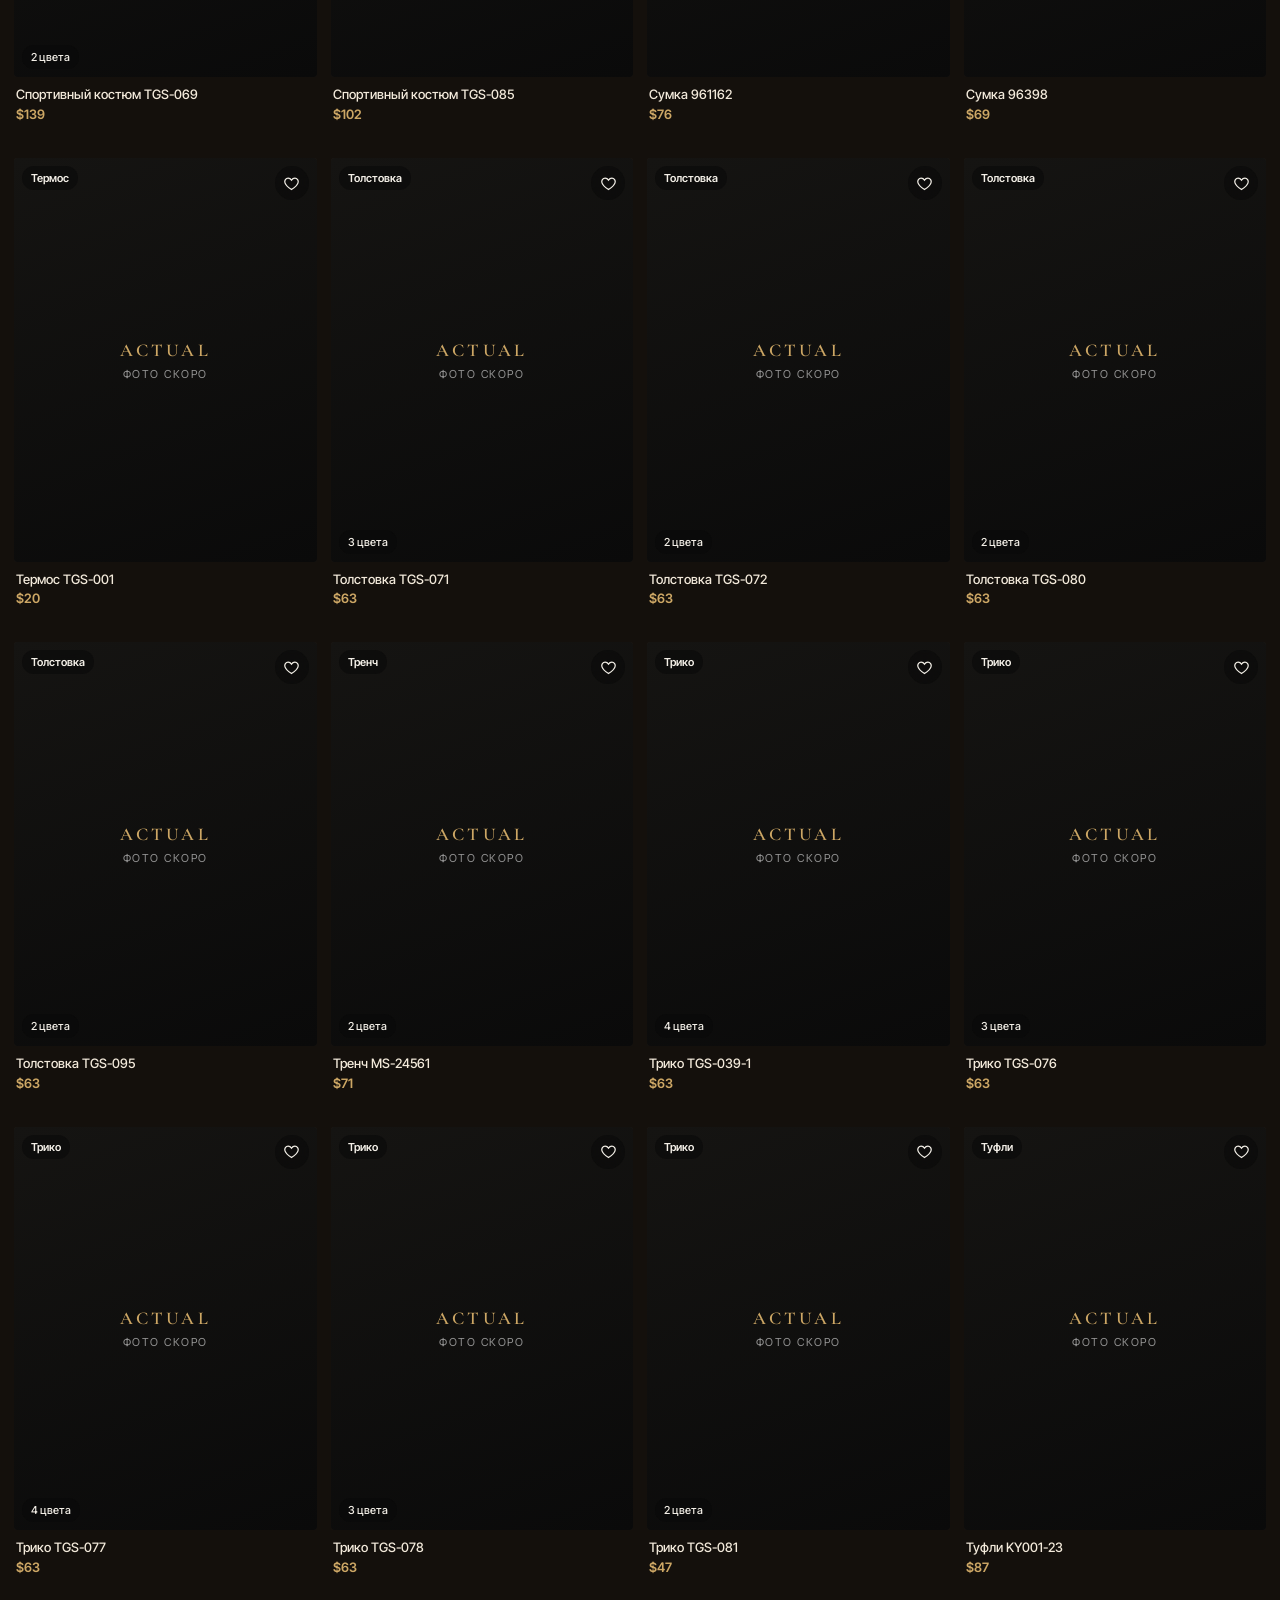
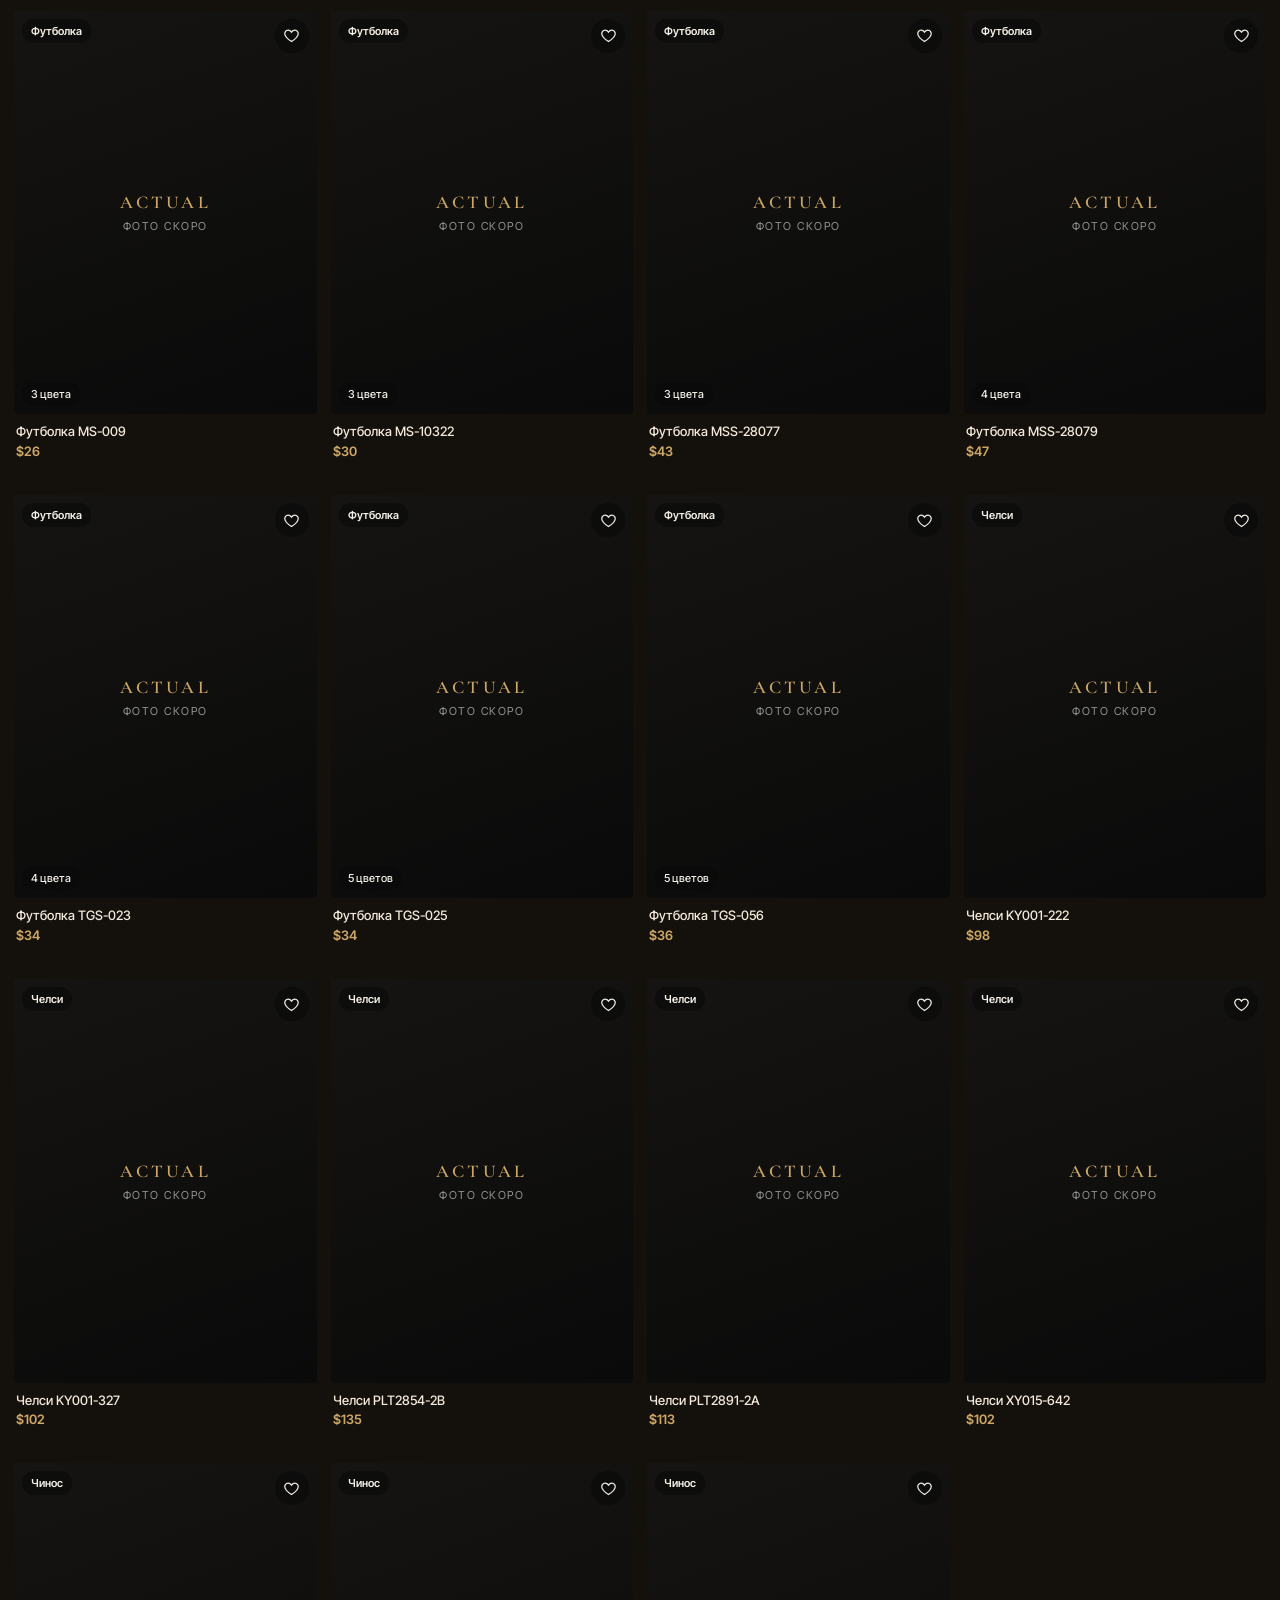
==== commit f9ae840a: "Обновление каталога 2026-11-28 21:00" ====
--- a/index.html
+++ b/index.html
@@ -715,7 +715,7 @@
 /* Новогодний снег: лёгкий, не мешает нажатиям, пауза в фоне */
 if (NY_ON) { document.body.classList.add("ny"); if (!matchMedia("(prefers-reduced-motion: reduce)").matches) { const cv = document.createElement("canvas"); cv.id = "snow"; document.body.appendChild(cv); const cx = cv.getContext("2d"); let W, H, F = []; const rs = () => { const d = Math.min(devicePixelRatio || 1, 2); W = innerWidth; H = innerHeight; cv.width = W * d; cv.height = H * d; cx.setTransform(d, 0, 0, d, 0, 0); const n = Math.round(Math.min(28, W * H / 30000)); F = Array.from({ length: n }, () => ({ x: Math.random() * W, y: Math.random() * H, r: .6 + Math.random() * 1.9, v: .25 + Math.random() * .7, w: Math.random() * 6.28, o: .35 + Math.random() * .5 })); }; rs(); addEventListener("resize", rs); const tick = () => { if (!document.hidden) { cx.clearRect(0, 0, W, H); for (const f of F) { f.y += f.v; f.w += .012; f.x += Math.sin(f.w) * .35; if (f.y > H + 4) { f.y = -4; f.x = Math.random() * W; } cx.globalAlpha = f.o; cx.fillStyle = "#E9D3A6"; cx.beginPath(); cx.arc(f.x, f.y, f.r, 0, 6.283); cx.fill(); } } requestAnimationFrame(tick); }; tick(); } }
 /* ПОДАРОЧНЫЕ БОКСЫ: составы и цены из каталога бутика (этикетки + Paloma, 18.11.2026). Оформление 2 000 ₸, при сумме товаров от 45 000 ₸ — в подарок. */
-const BOXSTOCK = (() => { try { return {"ok":true,"date":"2026-11-28 20:45","items":{"hatN":{"q":5,"price":6990,"sizes":{}},"scarf":{"q":2,"price":9990,"sizes":{}},"socks":{"q":5,"price":2990,"sizes":{}},"jmpG":{"q":5,"price":19990,"sizes":{"M":1,"L":1,"XL":2,"XXL":1}},"poloB":{"q":4,"price":14990,"sizes":{"M":1,"L":1,"XL":2}},"glov":{"q":6,"price":8990,"sizes":{"M":2,"M-L":1,"XL-2XL":3}},"poloO":{"q":9,"price":15990,"sizes":{"M":2,"L":2,"XL":3,"XXL":2}},"capN":{"q":4,"price":8990,"sizes":{}},"capBr":{"q":4,"price":8990,"sizes":{}},"capO":{"q":4,"price":8990,"sizes":{}},"shirt":{"q":3,"price":12990,"sizes":{"M":2,"L":0,"XL":0,"XXL":1}},"bagS":{"q":7,"price":10990,"sizes":{}},"hatB":{"q":0,"price":9990,"sizes":{}},"turtle":{"q":4,"price":16990,"sizes":{"M":1,"L":1,"XL":2}},"card":{"q":8,"price":17990,"sizes":{"M":1,"L":4,"XL":2,"XXL":1}},"hatG":{"q":3,"price":6990,"sizes":{}},"poloZ":{"q":6,"price":19990,"sizes":{"M":2,"L":1,"XL":2,"XXL":1}},"bagF":{"q":1,"price":25990,"sizes":{}},"jmpZ":{"q":6,"price":20990,"sizes":{"M":0,"L":4,"XL":2}},"jkt":{"q":9,"price":49990,"sizes":{"M":3,"L":1,"XL":2,"XXL":3}},"bagT":{"q":6,"price":15990,"sizes":{}},"bagT2":{"q":2,"price":11990,"sizes":{}},"tieR":{"q":2,"price":5990,"sizes":{}},"tieG":{"q":2,"price":5990,"sizes":{}}}}; } catch (e) { return { ok: false }; } })();
+const BOXSTOCK = (() => { try { return {"ok":true,"date":"2026-11-28 21:00","items":{"hatN":{"q":5,"price":6990,"sizes":{}},"scarf":{"q":2,"price":9990,"sizes":{}},"socks":{"q":5,"price":2990,"sizes":{}},"jmpG":{"q":5,"price":19990,"sizes":{"M":1,"L":1,"XL":2,"XXL":1}},"poloB":{"q":4,"price":14990,"sizes":{"M":1,"L":1,"XL":2}},"glov":{"q":6,"price":8990,"sizes":{"M":2,"M-L":1,"XL-2XL":3}},"poloO":{"q":9,"price":15990,"sizes":{"M":2,"L":2,"XL":3,"XXL":2}},"capN":{"q":4,"price":8990,"sizes":{}},"capBr":{"q":4,"price":8990,"sizes":{}},"capO":{"q":4,"price":8990,"sizes":{}},"shirt":{"q":3,"price":12990,"sizes":{"M":2,"L":0,"XL":0,"XXL":1}},"bagS":{"q":7,"price":10990,"sizes":{}},"hatB":{"q":0,"price":9990,"sizes":{}},"turtle":{"q":4,"price":16990,"sizes":{"M":1,"L":1,"XL":2}},"card":{"q":8,"price":17990,"sizes":{"M":1,"L":4,"XL":2,"XXL":1}},"hatG":{"q":3,"price":6990,"sizes":{}},"poloZ":{"q":6,"price":19990,"sizes":{"M":2,"L":1,"XL":2,"XXL":1}},"bagF":{"q":1,"price":25990,"sizes":{}},"jmpZ":{"q":6,"price":20990,"sizes":{"M":0,"L":4,"XL":2}},"jkt":{"q":9,"price":49990,"sizes":{"M":3,"L":1,"XL":2,"XXL":3}},"bagT":{"q":6,"price":15990,"sizes":{}},"bagT2":{"q":2,"price":11990,"sizes":{}},"tieR":{"q":2,"price":5990,"sizes":{}},"tieG":{"q":2,"price":5990,"sizes":{}}}}; } catch (e) { return { ok: false }; } })();
 const GB_FEE = 2000, GB_FREE = 45000;
 const GB_TIERS = { B: "До 27 000 ₸", M: "Средние", P: "Премиум", O: "В офис", V: "VIP қазақ" };
 const GB_IT = {
